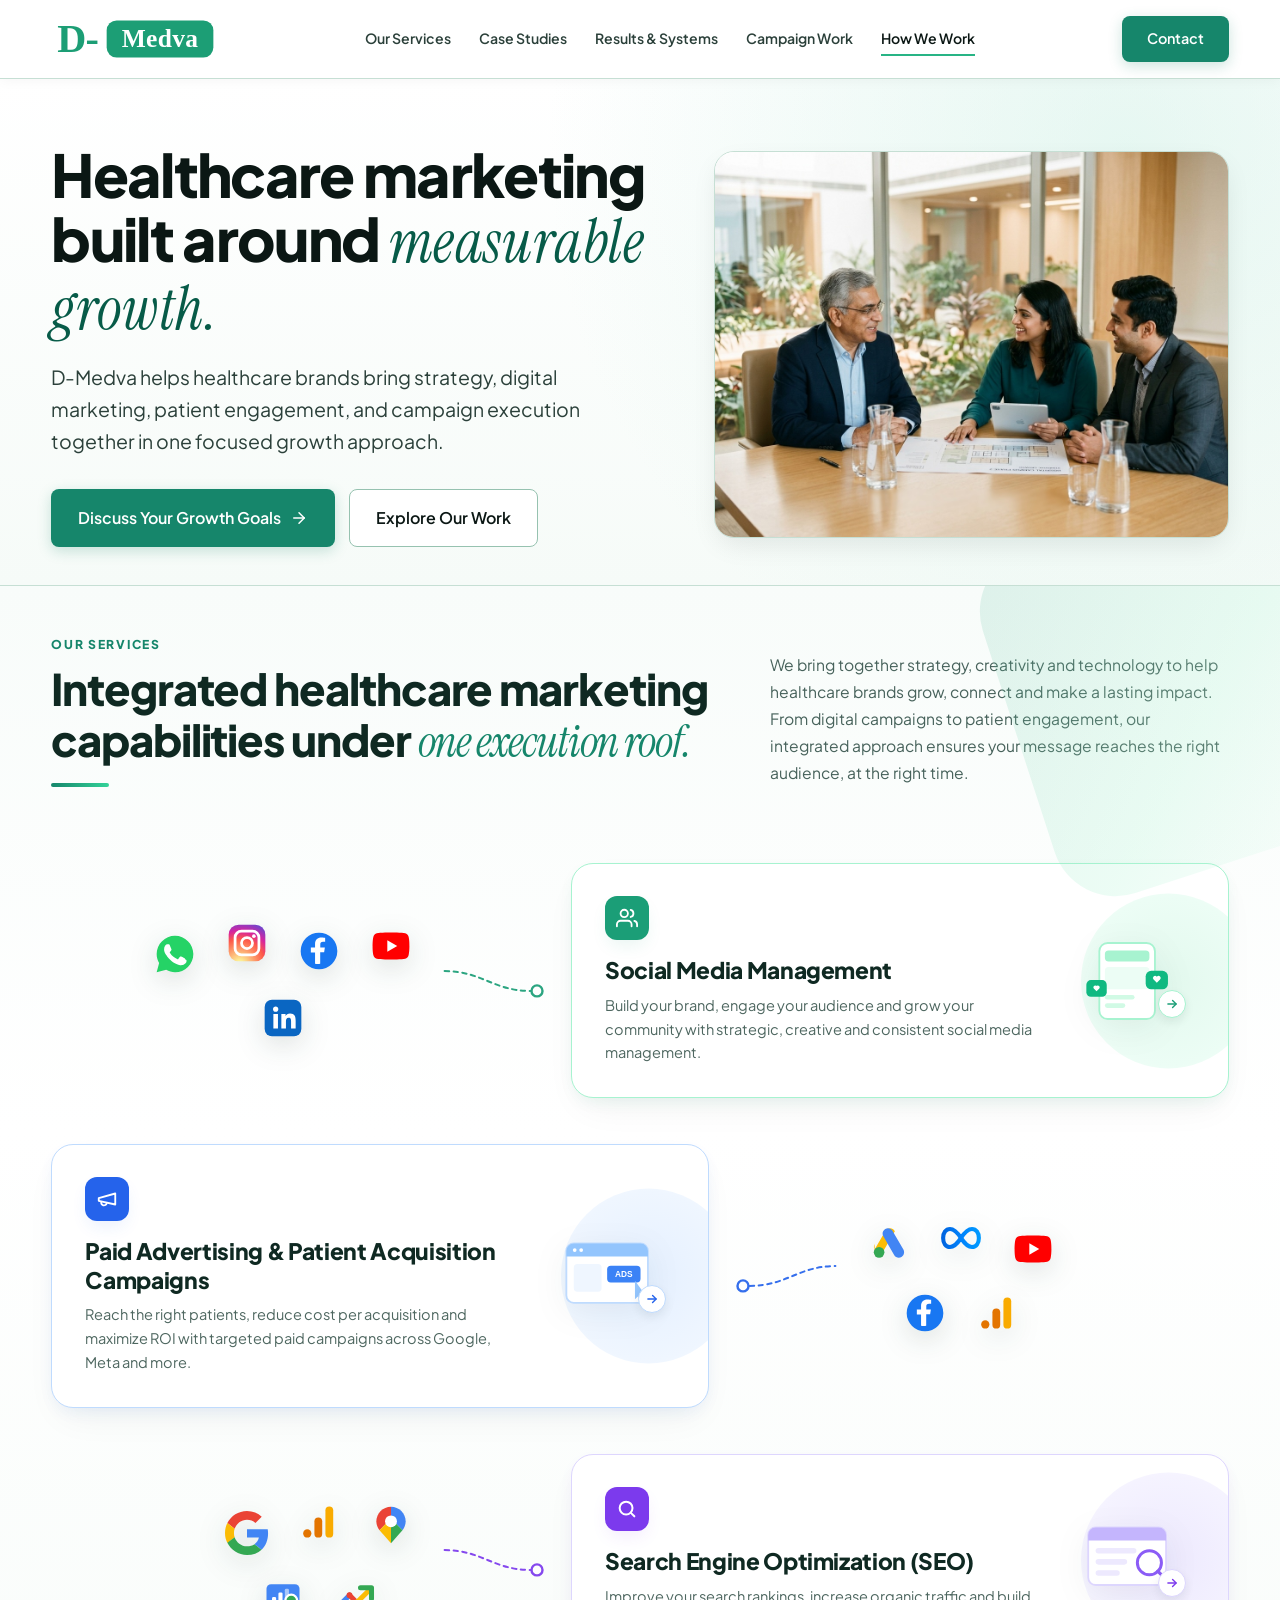
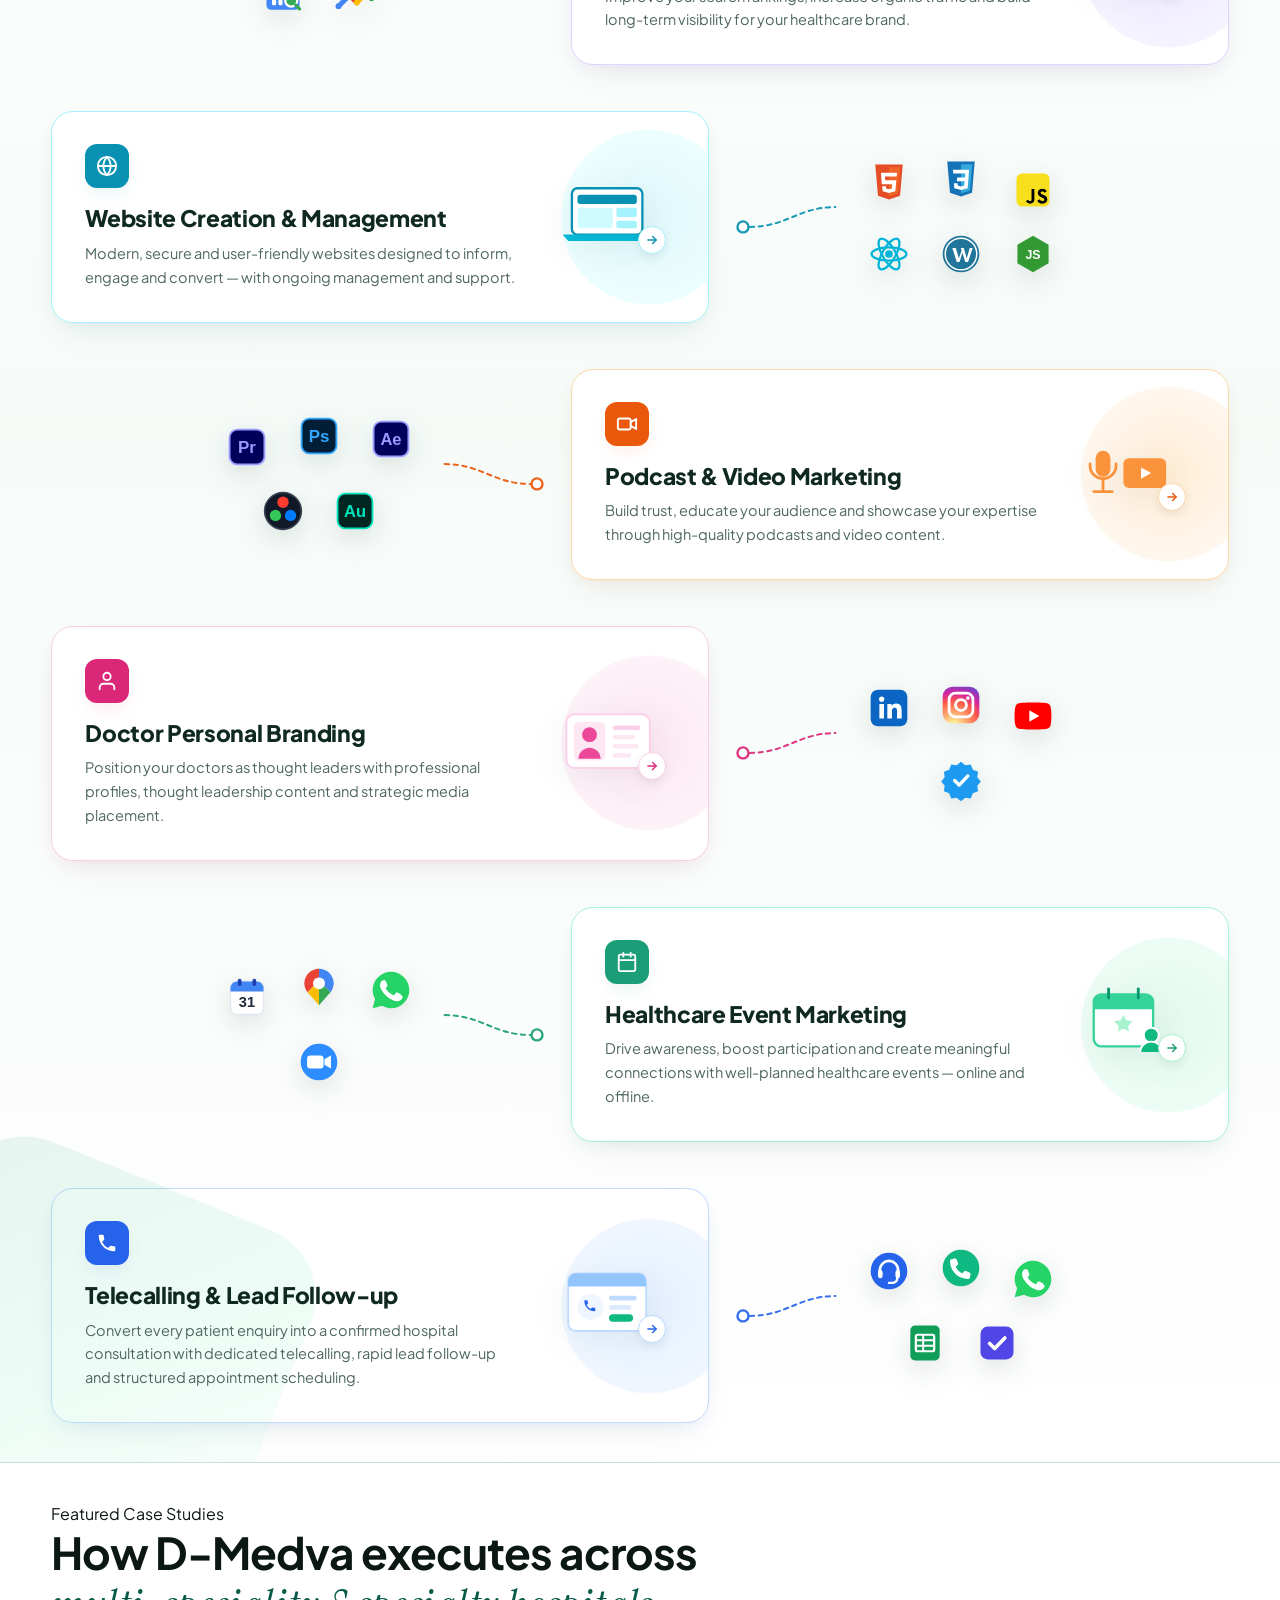
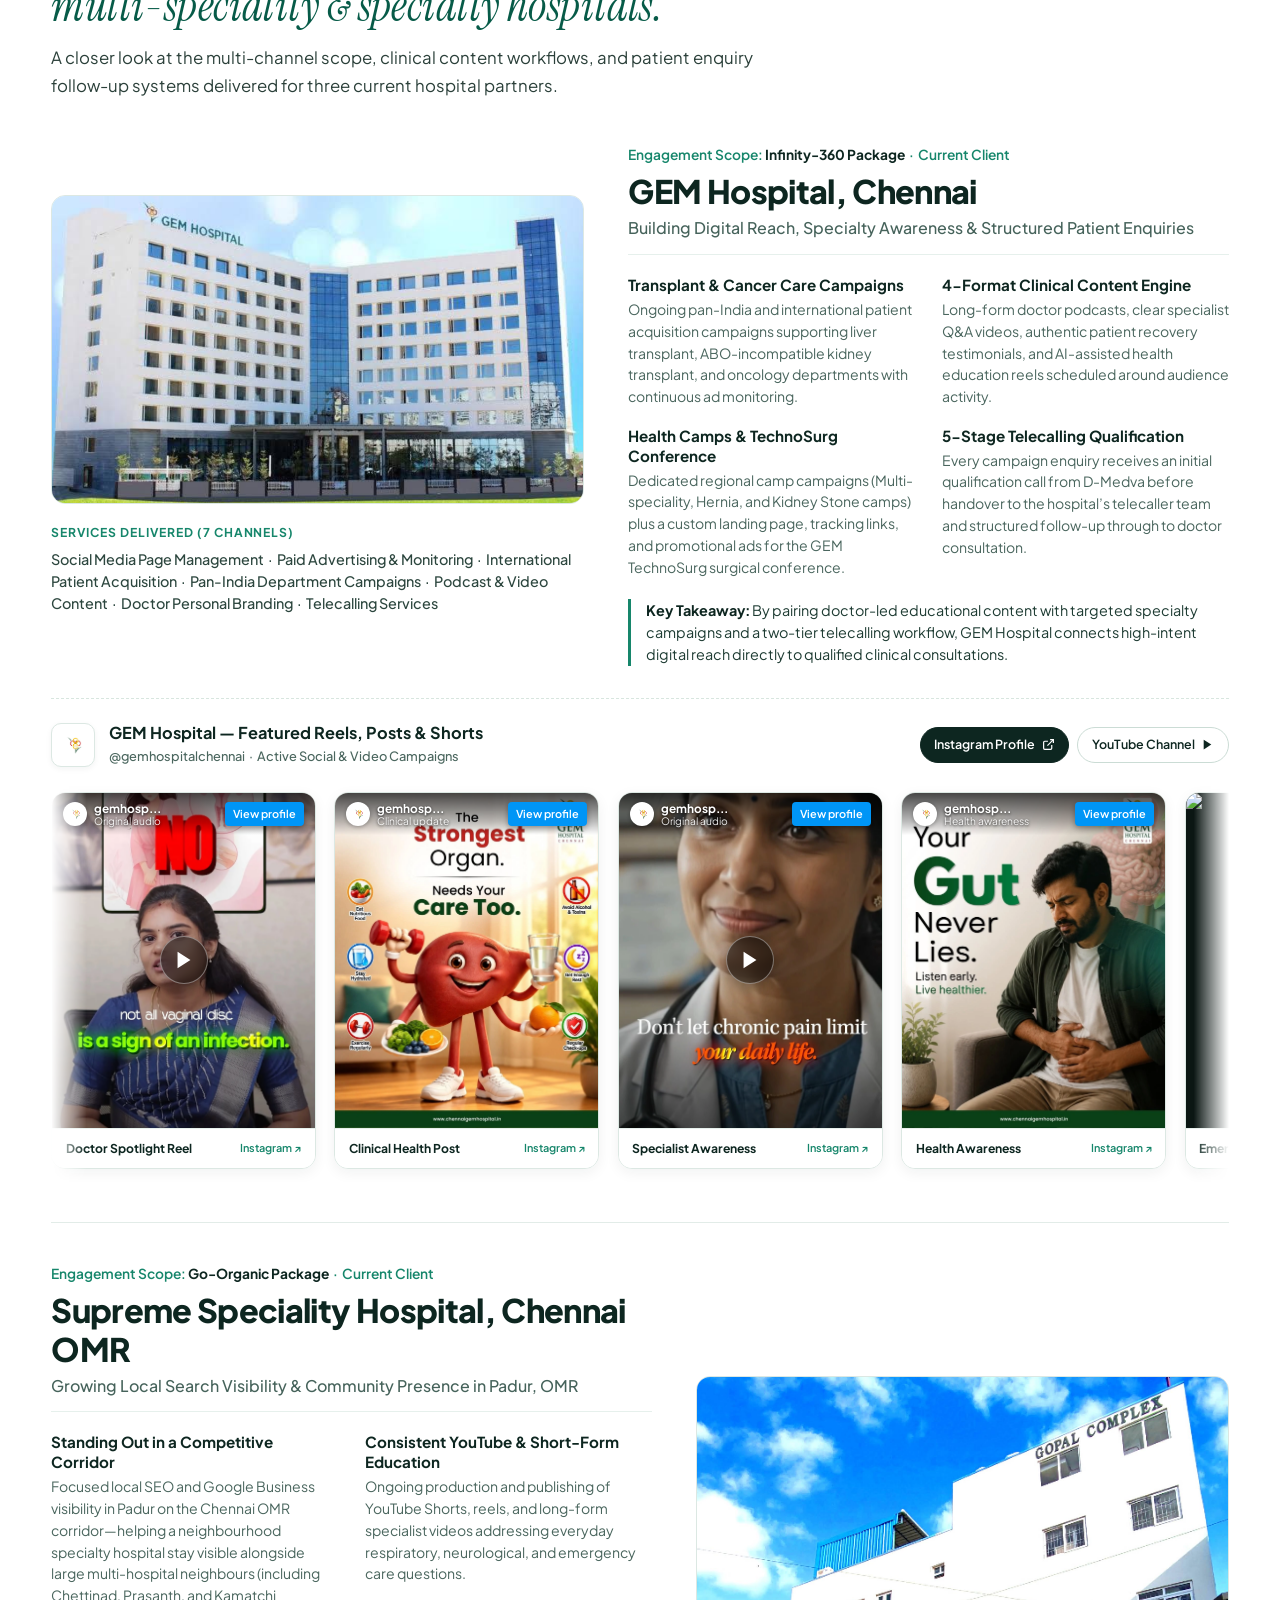
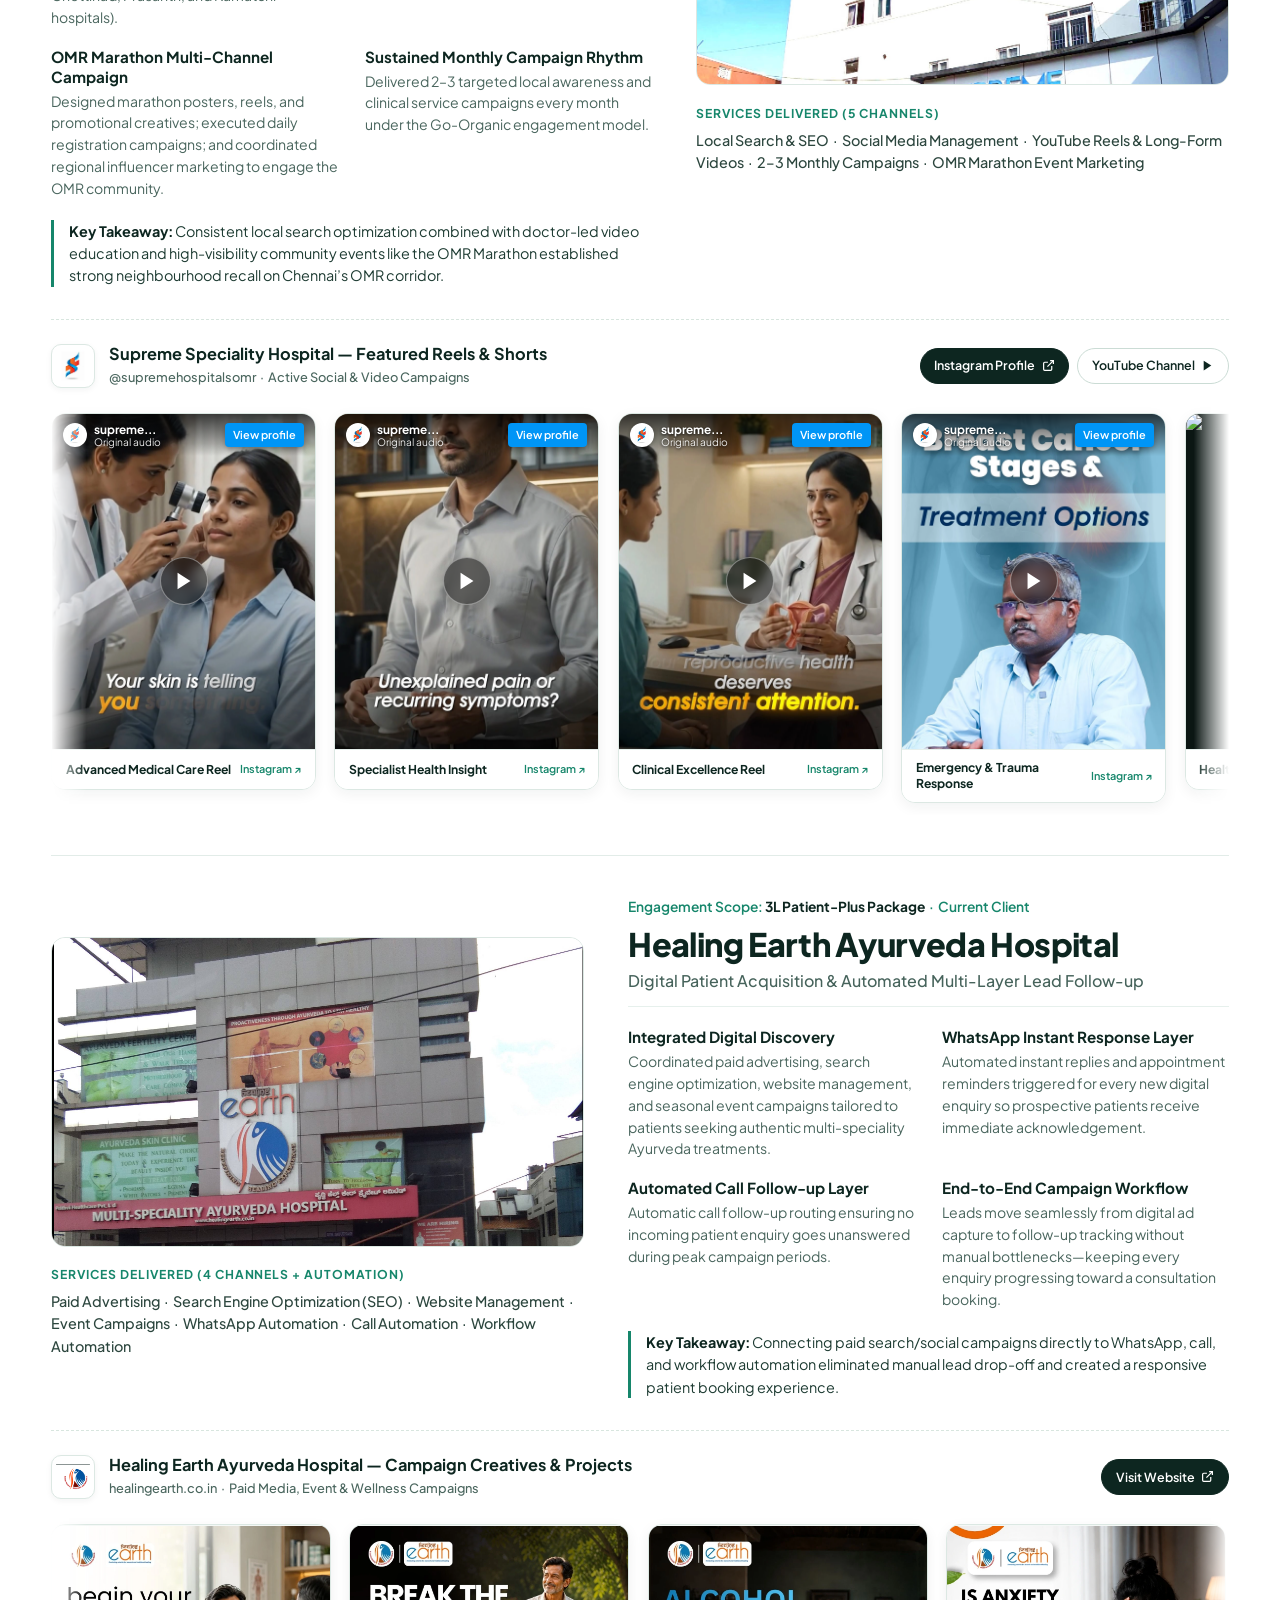
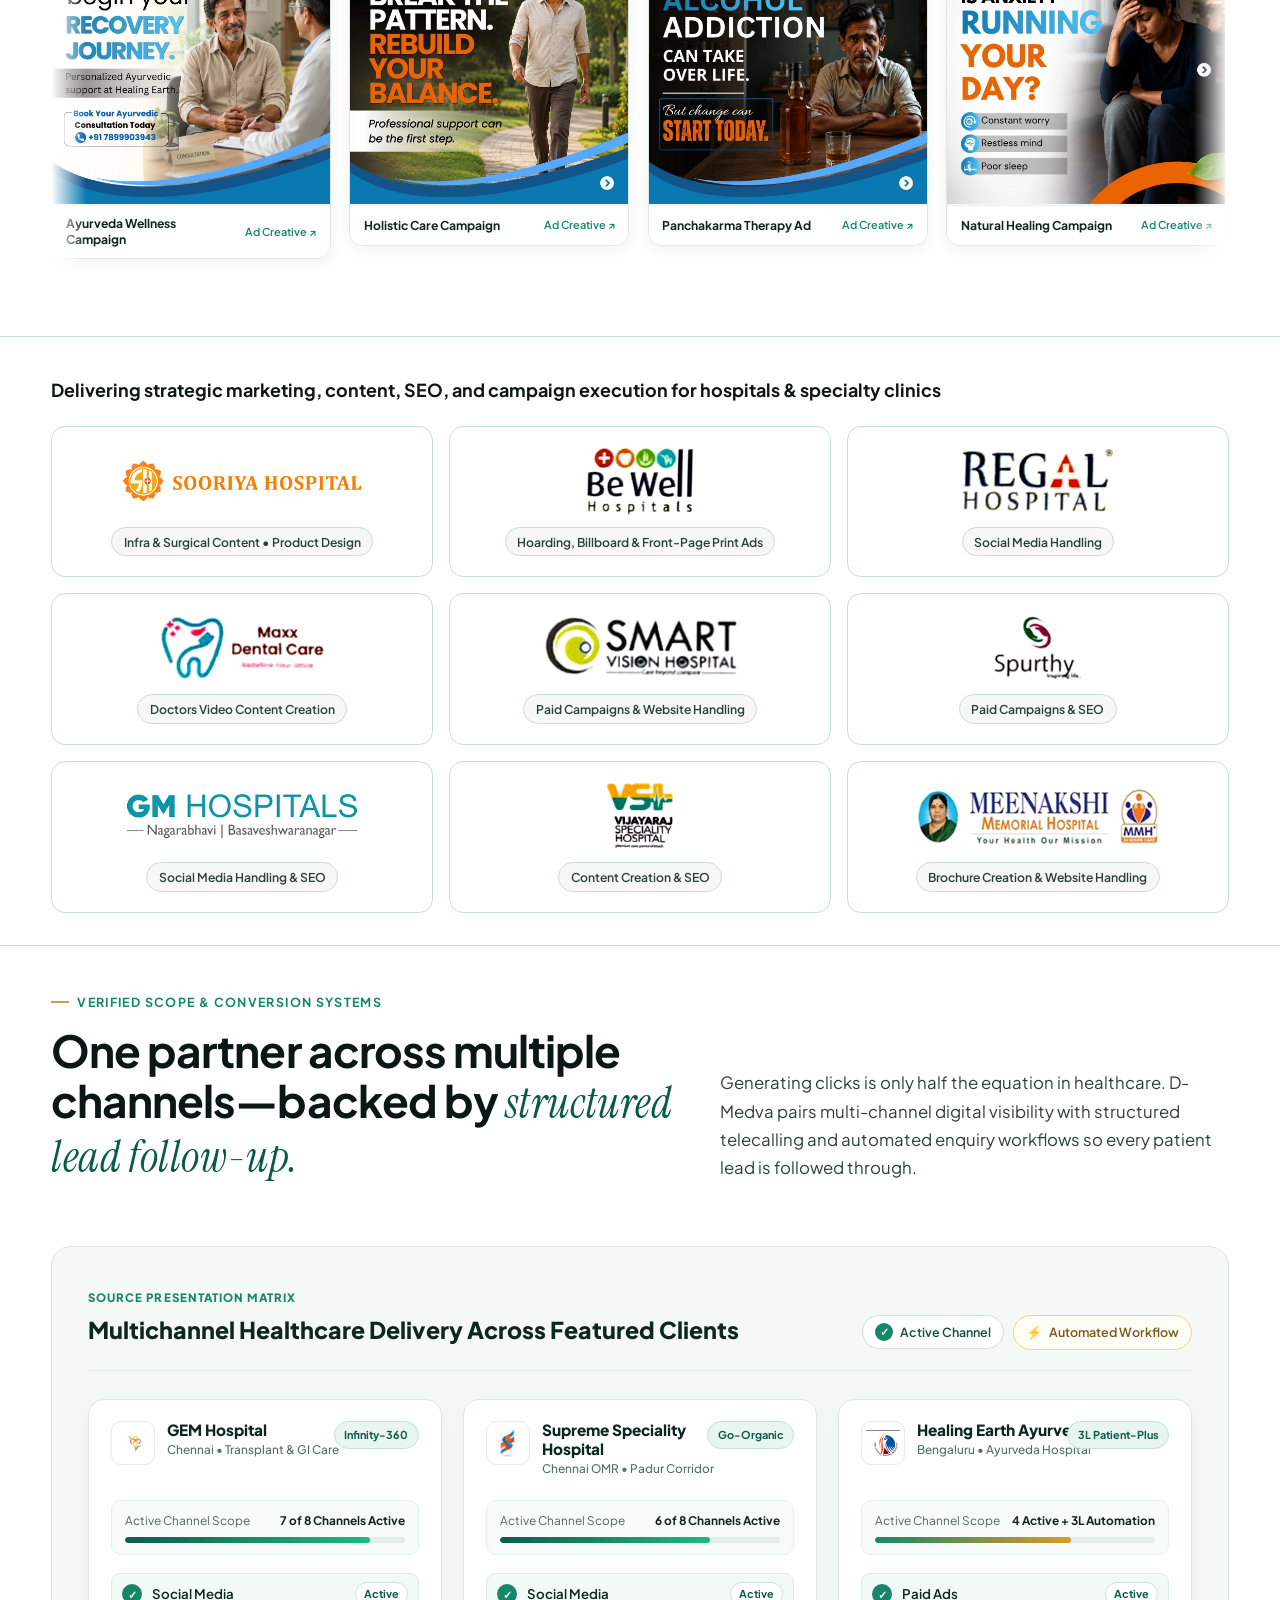
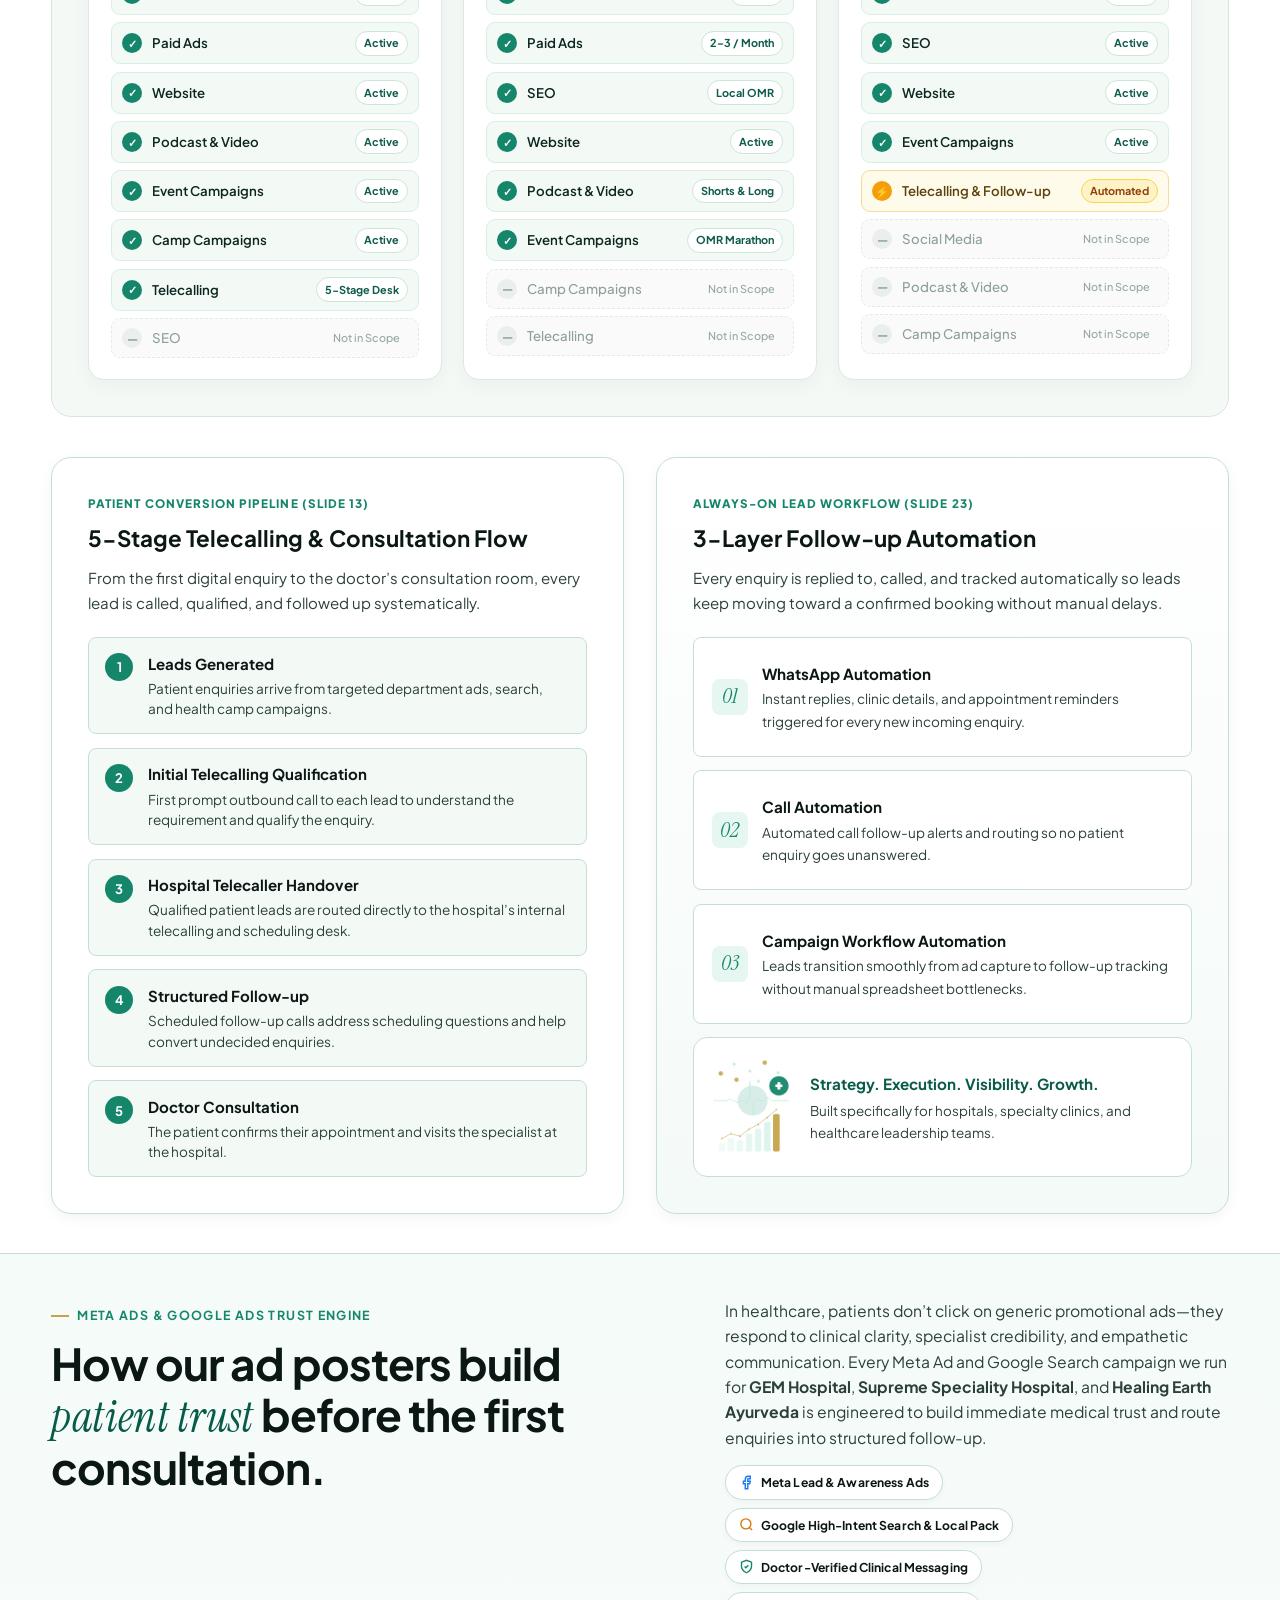
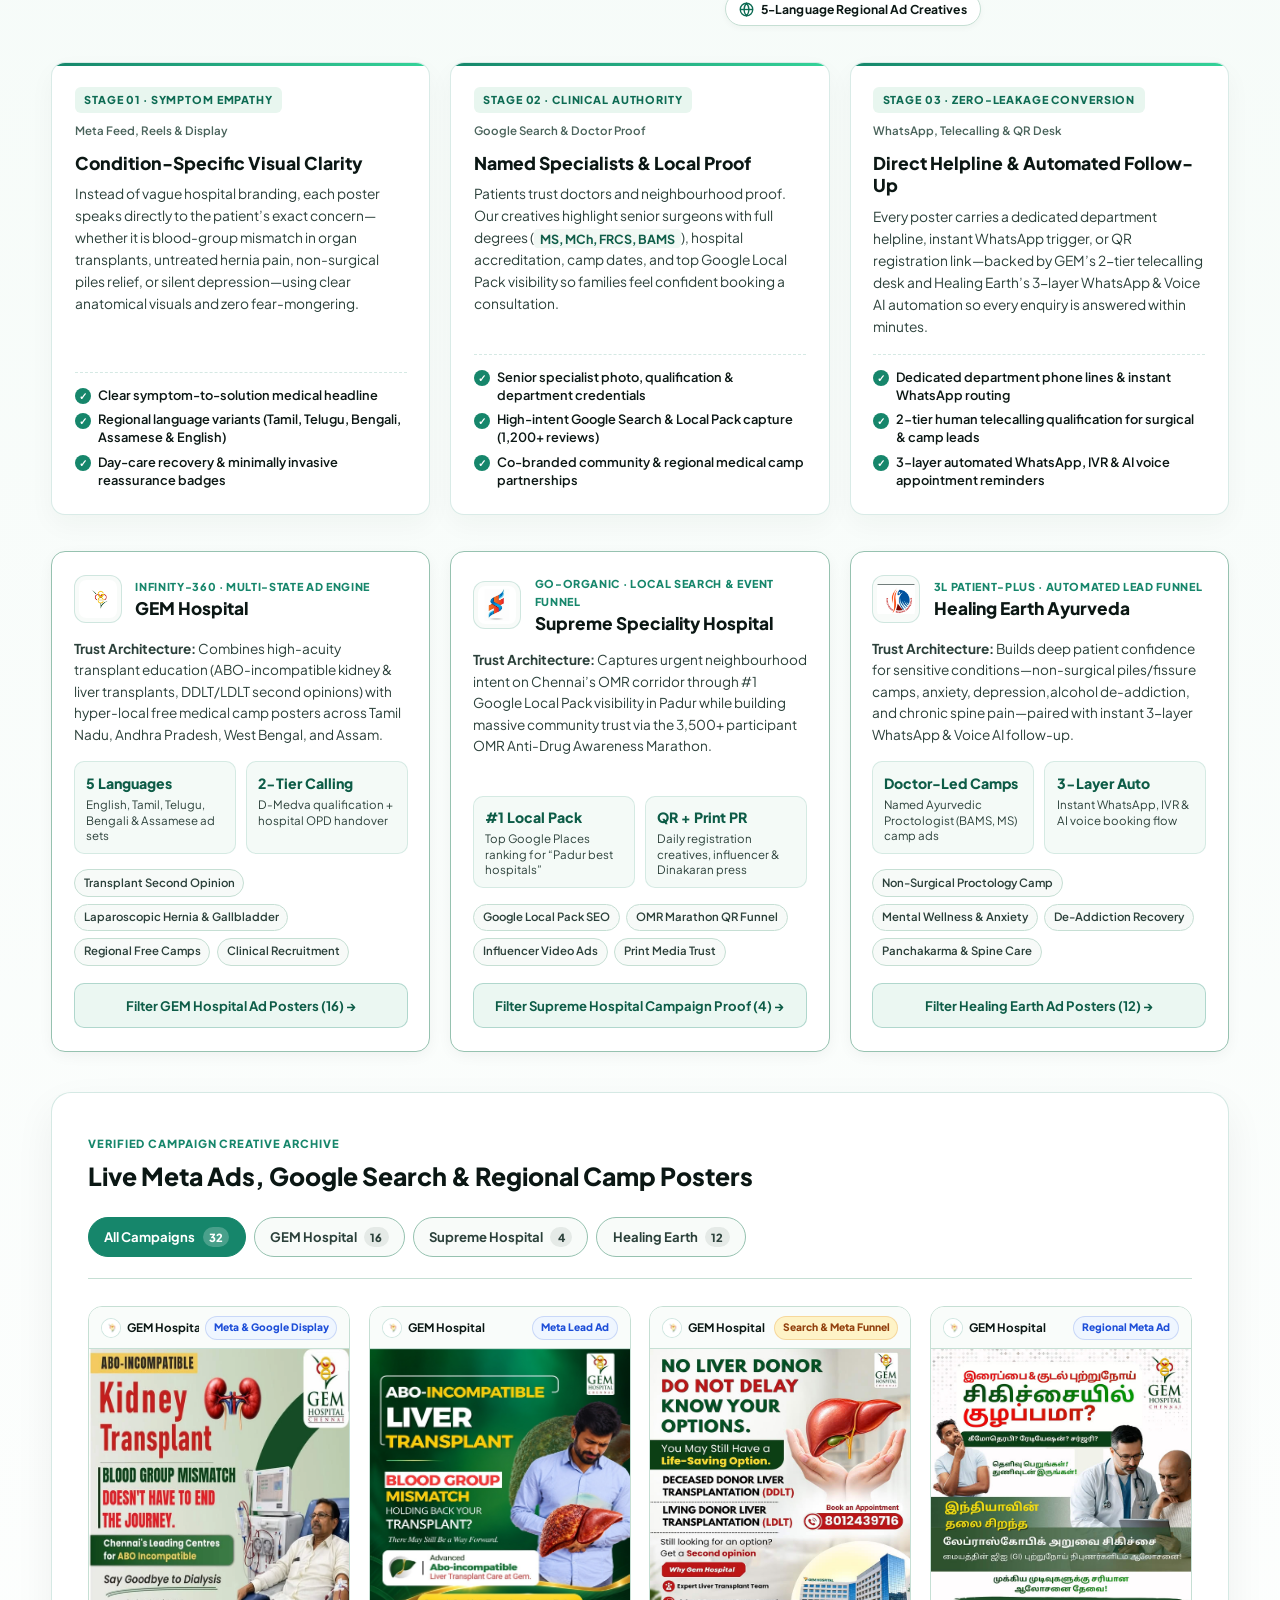
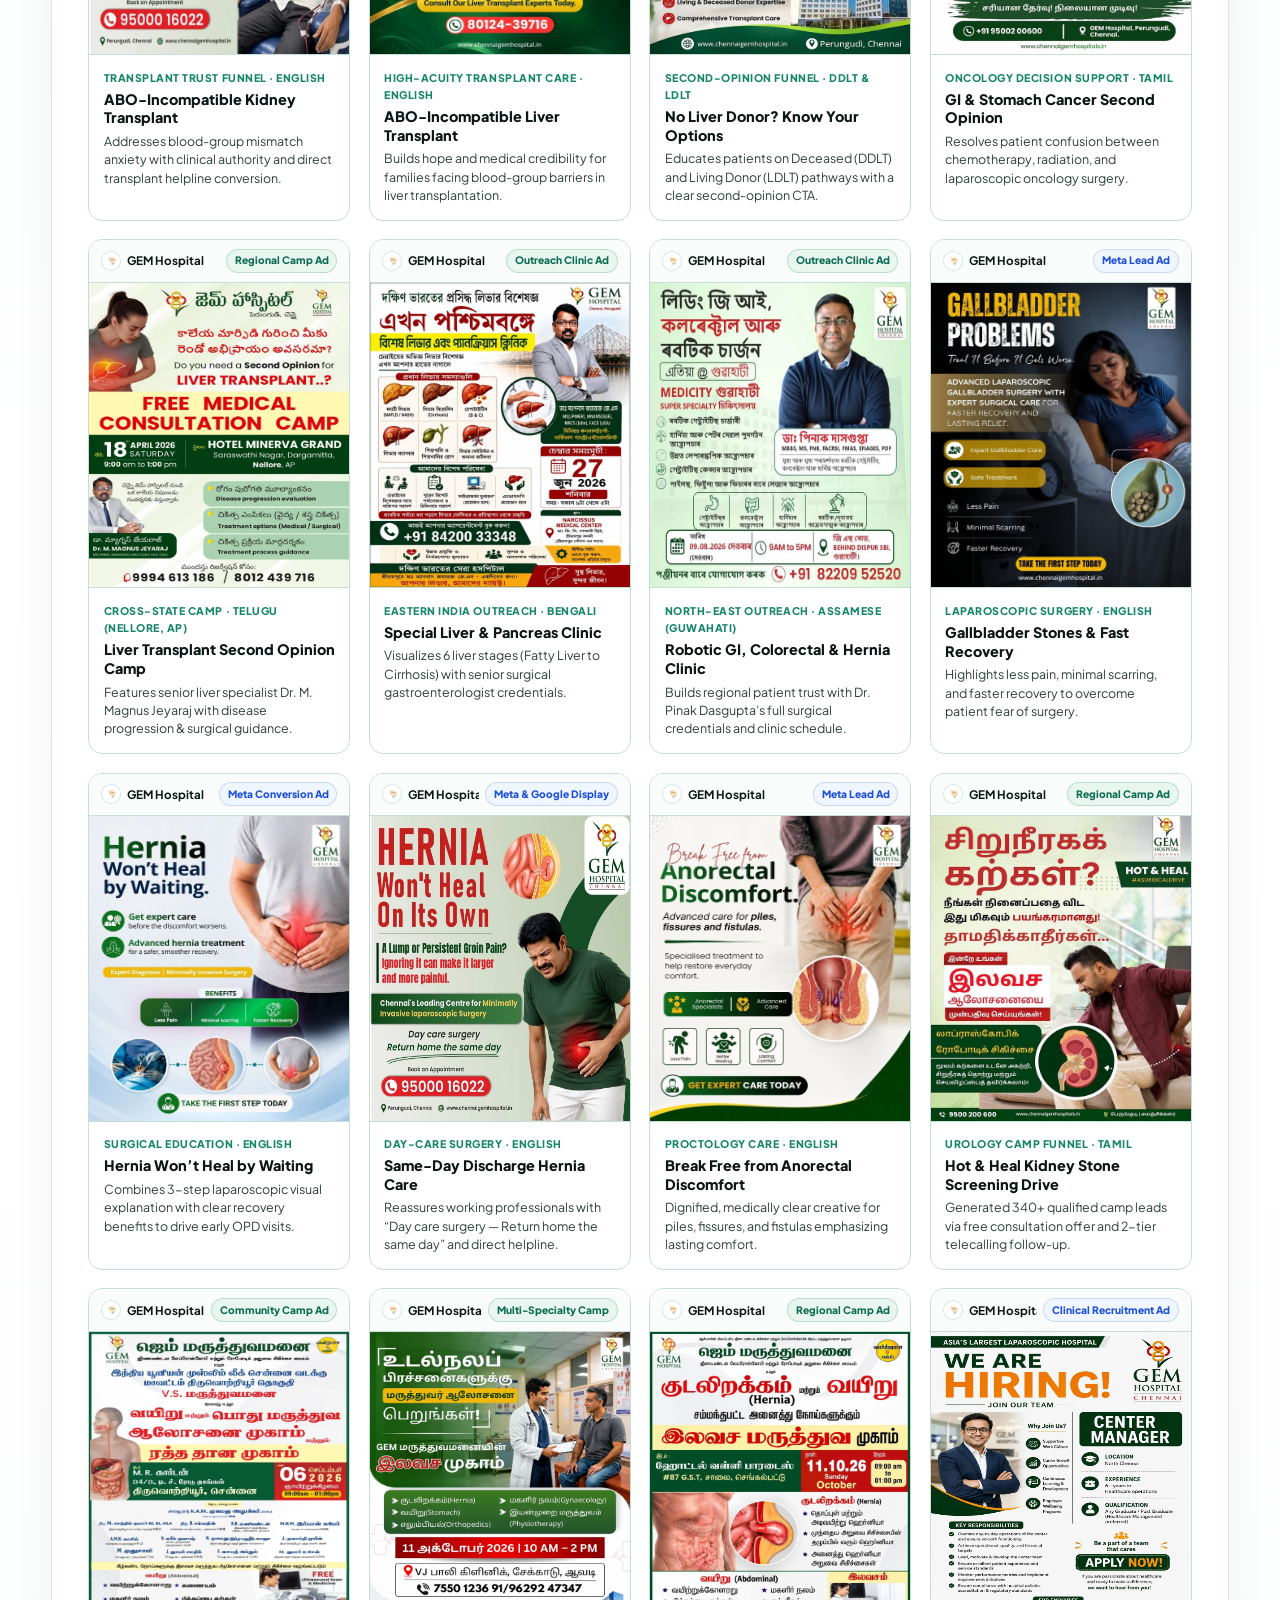
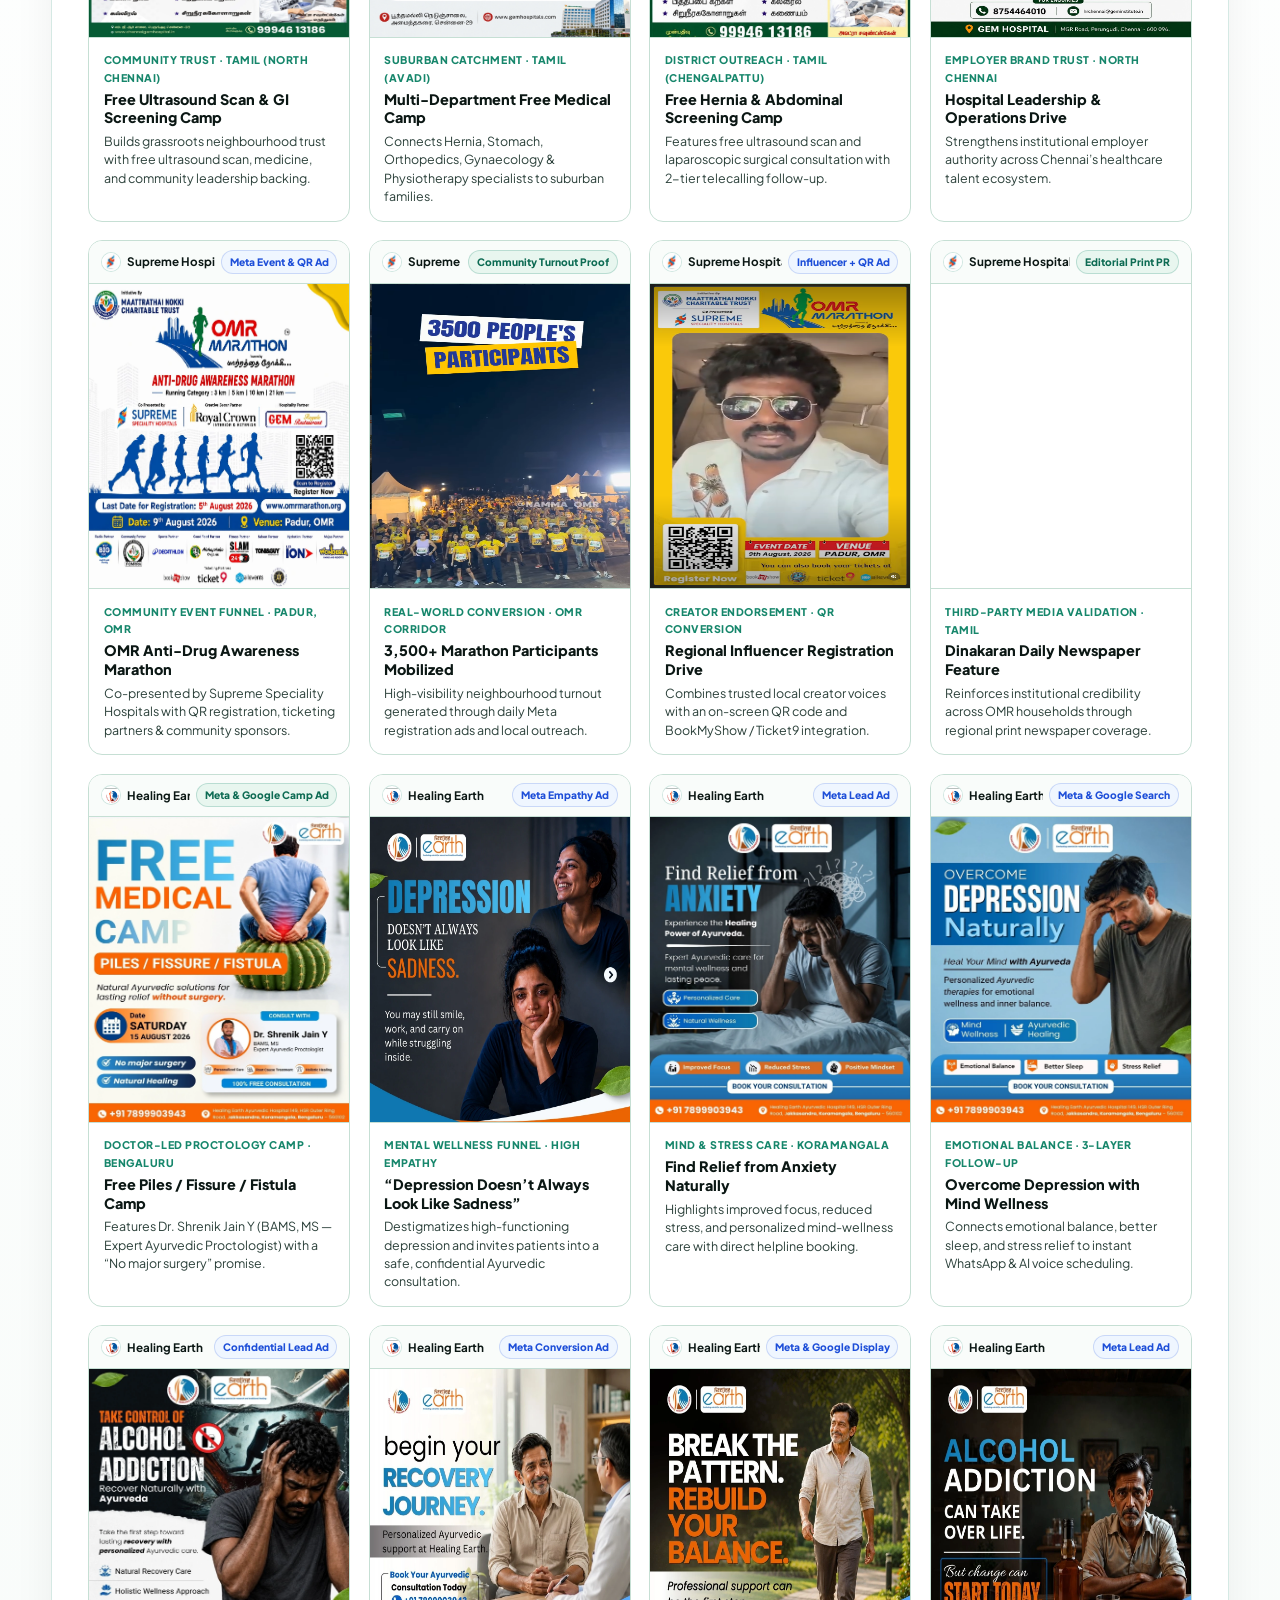
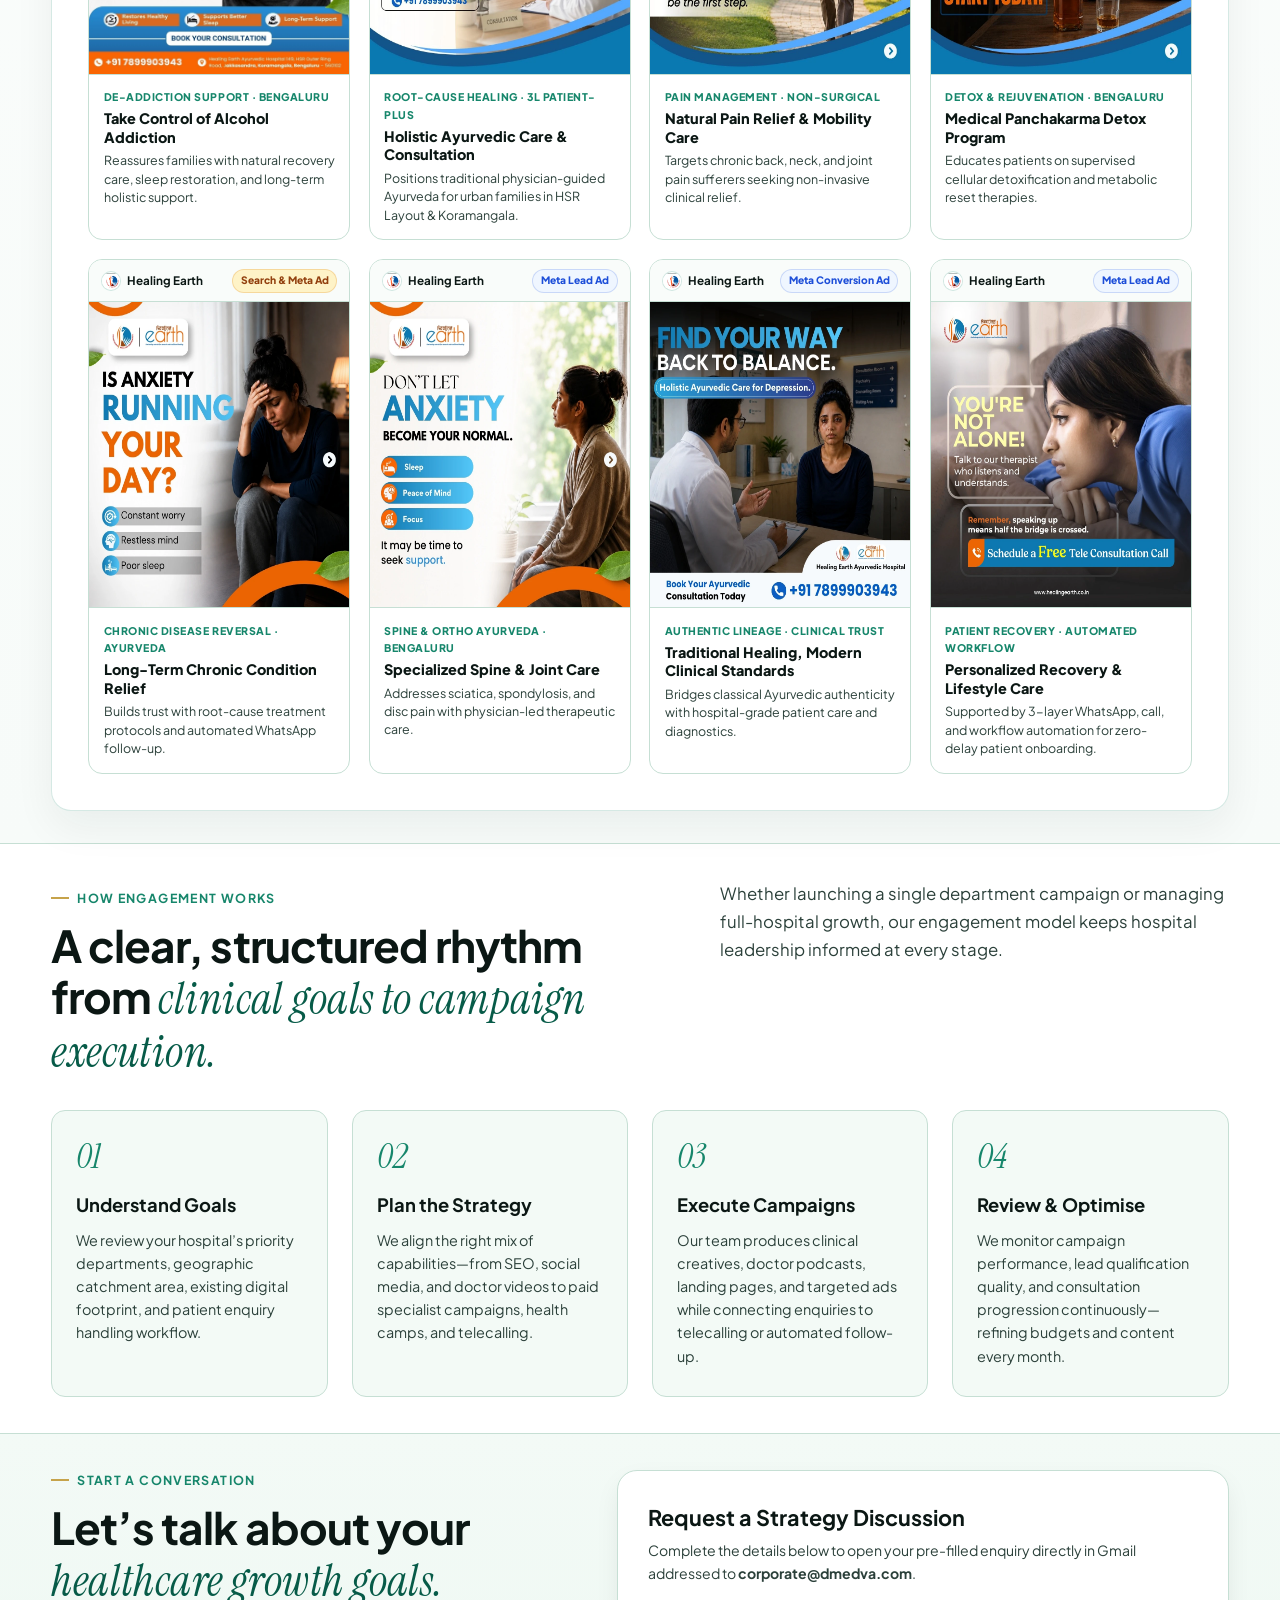
==== index.html @ 404adf03 "Initial commit: D-Medva Healthcare Marketing Portfolio" ====
<!DOCTYPE html>
<html lang="en">
<head>
  <meta charset="UTF-8">
  <meta name="viewport" content="width=device-width, initial-scale=1.0">
  <title>D-Medva | Healthcare Marketing, Performance Campaigns, SEO &amp; Patient Acquisition</title>
  <meta name="description" content="D-Medva is a healthcare marketing execution partner helping hospitals and healthcare brands bring strategy, performance campaigns, SEO, content, and patient acquisition together.">
  <meta name="robots" content="index, follow">
  <!-- Update canonical URL once live domain is confirmed by owner -->
  <link rel="canonical" href="https://www.dmedva.com/">

  <!-- Open Graph / Social Preview Metadata -->
  <meta property="og:type" content="website">
  <meta property="og:site_name" content="D-Medva">
  <meta property="og:title" content="D-Medva — Healthcare Marketing Built Around Measurable Growth">
  <meta property="og:description" content="Strategic marketing, performance campaigns, SEO, doctor branding, healthcare event marketing, and telecalling-led patient acquisition for hospitals.">
  <meta property="og:image" content="assets/images/hero-portfolio-showcase.png">
  <meta property="og:locale" content="en_IN">
  <meta name="twitter:card" content="summary_large_image">
  <meta name="twitter:title" content="D-Medva | Healthcare Marketing &amp; Patient Acquisition">
  <meta name="twitter:description" content="D-Medva helps healthcare brands bring strategy, digital marketing, patient engagement, and campaign execution together.">
  <meta name="twitter:image" content="assets/images/hero-portfolio-showcase.png">
  <meta name="theme-color" content="#16866B">

  <link rel="icon" type="image/svg+xml" href="assets/logo/dmedva-logo.svg">

  <!-- Editorial Typography -->
  <link rel="preconnect" href="https://fonts.googleapis.com">
  <link rel="preconnect" href="https://fonts.gstatic.com" crossorigin>
  <link href="https://fonts.googleapis.com/css2?family=Instrument+Serif:ital@0;1&amp;family=Plus+Jakarta+Sans:wght@400;500;600;700;800&amp;display=swap" rel="stylesheet">

  <link rel="stylesheet" href="css/styles.css?v=20261017-matrixmob">

  <!-- Structured Data (Matches visible, verified content only) -->
  <script type="application/ld+json">
  {
    "@context": "https://schema.org",
    "@type": "ProfessionalService",
    "name": "D-Medva",
    "description": "Healthcare marketing execution partner specialising in strategic marketing, performance campaigns, SEO, doctor personal branding, healthcare event marketing, telecalling, and patient acquisition.",
    "email": "corporate@dmedva.com",
    "telephone": "+91-90252-08405",
    "areaServed": ["IN", "International"],
    "knowsAbout": [
      "Social Media Management",
      "Paid Advertising & Lead Generation",
      "Search Engine Optimization",
      "Website Creation & Management",
      "Podcast & Video Marketing",
      "Doctor Personal Branding",
      "Healthcare Event Marketing",
      "Telecalling & Lead Follow-up",
      "Patient Acquisition Campaigns"
    ]
  }
  </script>
</head>
<body>
  <a class="skip-link" href="#main-content">Skip to main content</a>

  <!-- =====================================================================
       1. HEADER & NAVIGATION
       ===================================================================== -->
  <header class="site-header" id="top">
    <div class="container header-inner">
      <a href="#hero" class="brand-logo" aria-label="D-Medva — Home">
        <img
          src="assets/logo/dmedva-logo.svg"
          alt="D-Medva logo"
          width="168"
          height="48"
          class="brand-logo-img"
        >
      </a>

      <button
        type="button"
        class="nav-toggle"
        id="navToggle"
        aria-expanded="false"
        aria-controls="primaryNav"
        aria-label="Open navigation menu"
      >
        <span class="nav-toggle-bar"></span>
        <span class="nav-toggle-bar"></span>
        <span class="nav-toggle-bar"></span>
      </button>

      <nav class="primary-nav" id="primaryNav" aria-label="Primary navigation">
        <ul class="nav-list">
          <li><a href="#capabilities" class="nav-link">Our Services</a></li>
          <li><a href="#case-studies" class="nav-link">Case Studies</a></li>
          <li><a href="#results" class="nav-link">Results &amp; Systems</a></li>
          <li><a href="#gallery" class="nav-link">Campaign Work</a></li>
          <li><a href="#process" class="nav-link">How We Work</a></li>
        </ul>
        <div class="nav-cta-wrap">
          <a href="#contact" class="btn btn-primary btn-sm">Contact</a>
        </div>
      </nav>
    </div>
  </header>

  <main id="main-content">
    <!-- =====================================================================
         2. HERO SECTION
         ===================================================================== -->
    <section class="hero-section" id="hero" aria-labelledby="hero-heading">
      <div class="container hero-grid">
        <div class="hero-copy">
          <h1 id="hero-heading" class="hero-title">
            Healthcare marketing built around <span class="serif-accent">measurable growth.</span>
          </h1>

          <p class="hero-lead">
            D-Medva helps healthcare brands bring strategy, digital marketing, patient engagement, and campaign execution together in one focused growth approach.
          </p>

          <div class="hero-actions">
            <a href="#contact" class="btn btn-primary btn-lg">
              <span>Discuss Your Growth Goals</span>
              <svg width="18" height="18" viewBox="0 0 24 24" fill="none" stroke="currentColor" stroke-width="2" stroke-linecap="round" stroke-linejoin="round" aria-hidden="true">
                <path d="M5 12h14"></path>
                <path d="m12 5 7 7-7 7"></path>
              </svg>
            </a>
            <a href="#case-studies" class="btn btn-secondary btn-lg">Explore Our Work</a>
          </div>
        </div>

        <div class="hero-visual">
          <figure class="hero-editorial-frame">
            <img
              src="assets/images/hero-healthcare-editorial.jpg"
              alt="Hospital leadership and D-Medva healthcare marketing strategists discussing patient growth strategy"
              width="1200"
              height="896"
              fetchpriority="high"
              class="hero-editorial-img"
            >
          </figure>
        </div>
      </div>
    </section>

    <!-- =====================================================================
         3. OUR SERVICES / CAPABILITIES SECTION
         ===================================================================== -->
    <section class="capabilities-section section-padding" id="capabilities" aria-labelledby="capabilities-heading">
      <!-- Subtle decorative corner gradient shapes -->
      <div class="cap-bg-decor cap-bg-decor-top" aria-hidden="true"></div>
      <div class="cap-bg-decor cap-bg-decor-bottom" aria-hidden="true"></div>

      <div class="container">
        <div class="cap-header-split">
          <div class="cap-header-left">
            <span class="cap-eyebrow">OUR SERVICES</span>
            <h2 id="capabilities-heading" class="cap-main-title">
              Integrated healthcare marketing capabilities under <span class="cap-serif-accent">one execution roof.</span>
            </h2>
            <span class="cap-title-underline" aria-hidden="true"></span>
          </div>
          <p class="cap-header-desc">
            We bring together strategy, creativity and technology to help healthcare brands grow, connect and make a lasting impact. From digital campaigns to patient engagement, our integrated approach ensures your message reaches the right audience, at the right time.
          </p>
        </div>

        <div class="cap-zigzag-list">
          <!-- Shared SVG Gradients for Official Brand Logos -->
          <svg width="0" height="0" style="position:absolute;width:0;height:0;overflow:hidden;" aria-hidden="true">
            <defs>
              <radialGradient id="igOfficialGrad" cx="30%" cy="107%" r="150%">
                <stop offset="0%" stop-color="#FDF497"/>
                <stop offset="5%" stop-color="#FDF497"/>
                <stop offset="45%" stop-color="#FD5949"/>
                <stop offset="60%" stop-color="#D6249F"/>
                <stop offset="90%" stop-color="#285AEB"/>
              </radialGradient>
              <linearGradient id="metaOfficialGrad" x1="0%" y1="50%" x2="100%" y2="50%">
                <stop offset="0%" stop-color="#0064E0"/>
                <stop offset="50%" stop-color="#0082FB"/>
                <stop offset="100%" stop-color="#0099FF"/>
              </linearGradient>
              <linearGradient id="applePodGrad" x1="0%" y1="0%" x2="0%" y2="100%">
                <stop offset="0%" stop-color="#D562FF"/>
                <stop offset="100%" stop-color="#872EC4"/>
              </linearGradient>
            </defs>
          </svg>

          <!-- =========================================================
               ROW 1: Social Media Management (Icons LEFT | Card RIGHT)
               ========================================================= -->
          <article class="cap-row cap-row-right cap-theme-mint">
            <!-- Left: High-Quality Official Logos + Dotted Arrow Connector -->
            <div class="cap-float-side" aria-label="WhatsApp, Instagram, Facebook, YouTube, LinkedIn">
              <div class="cap-icon-blob cap-arrow-cluster-right">
                <div class="cap-icons-row">
                  <!-- WhatsApp Official Logo -->
                  <span class="cap-float-tile cap-pos-down" style="--d: 0s;" title="WhatsApp">
                    <svg viewBox="0 0 48 48" width="44" height="44" aria-hidden="true">
                      <path fill="#25D366" d="M24 4C13 4 4 13 4 24c0 3.6 1 7 2.7 9.9L4 44l10.4-2.7C17.3 43 20.6 44 24 44c11 0 20-9 20-20S35 4 24 4z"/>
                      <path fill="#FFFFFF" d="M34.6 28.7c-.6-.3-3.4-1.7-3.9-1.9-.5-.2-.9-.3-1.3.3-.4.6-1.5 1.9-1.8 2.3-.3.4-.7.4-1.3.1-3.4-1.7-5.6-3-7.9-6.8-.6-1 .6-.9 1.7-3.1.2-.4.1-.7-.1-1-.2-.3-1.3-3.1-1.8-4.3-.5-1.1-1-.9-1.3-1-.3 0-.7 0-1.1 0-.4 0-1 .1-1.6.7-.6.6-2.1 2.1-2.1 5.1s2.2 5.9 2.5 6.3c.3.4 4.3 6.6 10.4 9.2 3.9 1.7 5.4 1.8 7.3 1.5 1.2-.2 3.4-1.4 3.9-2.7.5-1.3.5-2.5.3-2.7-.2-.2-.6-.4-1.2-.7z"/>
                    </svg>
                  </span>
                  <!-- Instagram Official Logo -->
                  <span class="cap-float-tile cap-pos-up" style="--d: 0.35s;" title="Instagram">
                    <svg viewBox="0 0 48 48" width="44" height="44" aria-hidden="true">
                      <rect x="4" y="4" width="40" height="40" rx="11" fill="url(#igOfficialGrad)"/>
                      <rect x="11" y="11" width="26" height="26" rx="7" fill="none" stroke="#FFFFFF" stroke-width="3"/>
                      <circle cx="24" cy="24" r="6" fill="none" stroke="#FFFFFF" stroke-width="3"/>
                      <circle cx="31.5" cy="16.5" r="2" fill="#FFFFFF"/>
                    </svg>
                  </span>
                  <!-- Facebook Official Logo -->
                  <span class="cap-float-tile cap-pos-mid" style="--d: 0.7s;" title="Facebook">
                    <svg viewBox="0 0 48 48" width="44" height="44" aria-hidden="true">
                      <circle cx="24" cy="24" r="20" fill="#1877F2"/>
                      <path fill="#FFFFFF" d="M29.6 25.4l.8-5.2h-5V16.8c0-1.4.7-2.8 3-2.8h2.3V9.6s-2.1-.4-4.1-.4c-4.2 0-6.9 2.5-6.9 7.1v4h-4.6v5.2h4.6V38c.9.1 1.9.2 2.8.2s1.9-.1 2.8-.2V25.4h4.3z"/>
                    </svg>
                  </span>
                  <!-- YouTube Official Logo -->
                  <span class="cap-float-tile cap-pos-tip" style="--d: 1.05s;" title="YouTube">
                    <svg viewBox="0 0 48 48" width="44" height="44" aria-hidden="true">
                      <path fill="#FF0000" d="M43.2 13.9c-.5-1.8-1.9-3.2-3.7-3.7C36.2 9.3 24 9.3 24 9.3s-12.2 0-15.5.9c-1.8.5-3.2 1.9-3.7 3.7-.9 3.3-.9 10.1-.9 10.1s0 6.8.9 10.1c.5 1.8 1.9 3.2 3.7 3.7 3.3.9 15.5.9 15.5.9s12.2 0 15.5-.9c1.8-.5 3.2-1.9 3.7-3.7.9-3.3.9-10.1.9-10.1s0-6.8-.9-10.1z"/>
                      <polygon fill="#FFFFFF" points="20,30.2 30.8,24 20,17.8"/>
                    </svg>
                  </span>
                </div>
                <div class="cap-icons-row">
                  <!-- LinkedIn Official Logo -->
                  <span class="cap-float-tile" style="--d: 1.4s;" title="LinkedIn">
                    <svg viewBox="0 0 48 48" width="44" height="44" aria-hidden="true">
                      <rect x="4" y="4" width="40" height="40" rx="8" fill="#0A66C2"/>
                      <path fill="#FFFFFF" d="M13.5 19.5h5v16h-5v-16zm2.5-8c1.6 0 2.9 1.3 2.9 2.9s-1.3 2.9-2.9 2.9-2.9-1.3-2.9-2.9 1.3-2.9 2.9-2.9zm6 8h4.8v2.2h.1c.7-1.3 2.3-2.6 4.8-2.6 5.1 0 6.1 3.4 6.1 7.8v8.6h-5v-7.6c0-1.8 0-4.2-2.6-4.2-2.6 0-3 2-3 4v7.8h-5v-16z"/>
                    </svg>
                  </span>
                </div>
              </div>
              <svg class="cap-connector cap-connector-to-right" viewBox="0 0 100 38" fill="none" aria-hidden="true">
                <path d="M6 10 C 40 10, 50 28, 84 28" stroke="currentColor" stroke-width="1.8" stroke-dasharray="4 4" stroke-linecap="round"/>
                <circle cx="90" cy="28" r="5" stroke="currentColor" stroke-width="2.2" fill="#FFFFFF"/>
              </svg>
            </div>

            <!-- Right: Service Card -->
            <div class="cap-service-card">
              <div class="cap-card-text">
                <div class="cap-card-badge" aria-hidden="true">
                  <svg viewBox="0 0 24 24" width="22" height="22" fill="none" stroke="#FFFFFF" stroke-width="2" stroke-linecap="round" stroke-linejoin="round">
                    <path d="M17 21v-2a4 4 0 0 0-4-4H5a4 4 0 0 0-4 4v2"/>
                    <circle cx="9" cy="7" r="4"/>
                    <path d="M23 21v-2a4 4 0 0 0-3-3.87"/>
                    <path d="M16 3.13a4 4 0 0 1 0 7.75"/>
                  </svg>
                </div>
                <h3 class="cap-card-title">Social Media Management</h3>
                <p class="cap-card-desc">
                  Build your brand, engage your audience and grow your community with strategic, creative and consistent social media management.
                </p>
              </div>
              <div class="cap-card-illus" aria-hidden="true">
                <svg class="cap-illus-svg" viewBox="0 0 120 110" fill="none">
                  <rect x="28" y="14" width="60" height="82" rx="9" fill="#FFFFFF" stroke="#A7F3D0" stroke-width="2"/>
                  <rect x="34" y="22" width="48" height="12" rx="4" fill="#A7F3D0"/>
                  <rect x="34" y="40" width="48" height="24" rx="4" fill="#ECFDF5"/>
                  <rect x="34" y="70" width="32" height="5" rx="2.5" fill="#D1FAE5"/>
                  <rect x="34" y="79" width="22" height="5" rx="2.5" fill="#D1FAE5"/>
                  <rect x="14" y="54" width="22" height="18" rx="5" fill="#10B981"/>
                  <path d="M25 66l-3-3a2 2 0 0 1 2.8-2.8l.2.2.2-.2a2 2 0 0 1 2.8 2.8l-3 3z" fill="#FFFFFF"/>
                  <rect x="78" y="44" width="24" height="20" rx="6" fill="#10B981"/>
                  <path d="M90 57l-3.5-3.5a2.3 2.3 0 0 1 3.3-3.3l.2.2.2-.2a2.3 2.3 0 0 1 3.3 3.3L90 57z" fill="#FFFFFF"/>
                </svg>
                <a href="#contact" class="cap-card-arrow" aria-label="Enquire about Social Media Management">
                  <svg viewBox="0 0 24 24" fill="none" stroke="currentColor" stroke-width="2.4" stroke-linecap="round" stroke-linejoin="round"><line x1="5" y1="12" x2="19" y2="12"/><polyline points="13 6 19 12 13 18"/></svg>
                </a>
              </div>
            </div>
          </article>

          <!-- =========================================================
               ROW 2: Paid Advertising & Patient Acquisition Campaigns (Card LEFT | Icons RIGHT)
               ========================================================= -->
          <article class="cap-row cap-row-left cap-theme-blue">
            <!-- Left: Service Card -->
            <div class="cap-service-card">
              <div class="cap-card-text">
                <div class="cap-card-badge" aria-hidden="true">
                  <svg viewBox="0 0 24 24" width="22" height="22" fill="none" stroke="#FFFFFF" stroke-width="2" stroke-linecap="round" stroke-linejoin="round">
                    <path d="m3 11 18-5v12L3 14v-3z"/>
                    <path d="M11.6 16.8a3 3 0 1 1-5.8-1.6"/>
                  </svg>
                </div>
                <h3 class="cap-card-title">Paid Advertising &amp; Patient Acquisition Campaigns</h3>
                <p class="cap-card-desc">
                  Reach the right patients, reduce cost per acquisition and maximize ROI with targeted paid campaigns across Google, Meta and more.
                </p>
              </div>
              <div class="cap-card-illus" aria-hidden="true">
                <svg class="cap-illus-svg" viewBox="0 0 120 110" fill="none">
                  <rect x="14" y="20" width="88" height="64" rx="8" fill="#FFFFFF" stroke="#BFDBFE" stroke-width="2"/>
                  <path d="M14 28a8 8 0 0 1 8-8h72a8 8 0 0 1 8 8v6H14v-6z" fill="#93C5FD"/>
                  <circle cx="23" cy="27" r="2" fill="#FFFFFF"/>
                  <circle cx="30" cy="27" r="2" fill="#FFFFFF"/>
                  <rect x="22" y="42" width="30" height="30" rx="4" fill="#EFF6FF"/>
                  <rect x="58" y="44" width="36" height="18" rx="4" fill="#3B82F6"/>
                  <text x="76" y="56" text-anchor="middle" fill="#FFFFFF" font-size="9" font-weight="800" font-family="sans-serif">ADS</text>
                  <path d="M88 60l10 14-4 1.5 2.5 6-3 1.5-2.5-6-3 3V60z" fill="#93C5FD"/>
                </svg>
                <a href="#contact" class="cap-card-arrow" aria-label="Enquire about Paid Advertising &amp; Patient Acquisition Campaigns">
                  <svg viewBox="0 0 24 24" fill="none" stroke="currentColor" stroke-width="2.4" stroke-linecap="round" stroke-linejoin="round"><line x1="5" y1="12" x2="19" y2="12"/><polyline points="13 6 19 12 13 18"/></svg>
                </a>
              </div>
            </div>

            <!-- Right: Dotted Connector + High-Quality Official Logos -->
            <div class="cap-float-side" aria-label="Google Ads, Meta Ads, YouTube, Facebook, Google Analytics">
              <svg class="cap-connector cap-connector-to-left" viewBox="0 0 100 38" fill="none" aria-hidden="true">
                <circle cx="10" cy="28" r="5" stroke="currentColor" stroke-width="2.2" fill="#FFFFFF"/>
                <path d="M16 28 C 50 28, 60 10, 94 10" stroke="currentColor" stroke-width="1.8" stroke-dasharray="4 4" stroke-linecap="round"/>
              </svg>
              <div class="cap-icon-blob cap-arrow-cluster-left">
                <div class="cap-icons-row">
                  <!-- Google Ads Official Logo -->
                  <span class="cap-float-tile cap-pos-tip" style="--d: 0.1s;" title="Google Ads">
                    <svg viewBox="0 0 48 48" width="44" height="44" aria-hidden="true">
                      <path fill="#FBBC04" d="M8.3 33.4L20.1 13c1.6-2.8 5.2-3.7 8-2.1 1 .6 1.8 1.4 2.3 2.4L18.5 33.8c-1.6 2.8-5.2 3.7-8 2.1-2.8-1.6-3.8-5.2-2.2-8.5z"/>
                      <path fill="#4285F4" d="M39.7 33.4L27.9 13c-1.6-2.8-5.2-3.7-8-2.1-2.8 1.6-3.7 5.2-2.1 8l11.8 20.4c1.6 2.8 5.2 3.7 8 2.1 2.8-1.6 3.7-5.2 2.1-8z"/>
                      <circle cx="13.2" cy="36.4" r="5.8" fill="#34A853"/>
                    </svg>
                  </span>
                  <!-- Meta Official Logo -->
                  <span class="cap-float-tile cap-pos-up" style="--d: 0.45s;" title="Meta Ads">
                    <svg viewBox="0 0 48 48" width="44" height="44" aria-hidden="true">
                      <path fill="none" stroke="url(#metaOfficialGrad)" stroke-width="4.5" stroke-linecap="round" stroke-linejoin="round" d="M24 24c-4.2-6.4-8-9.8-12-9.8-4.6 0-7.5 4.1-7.5 9.8s2.9 9.8 7.5 9.8c4 0 7.8-3.4 12-9.8zm0 0c4.2 6.4 8 9.8 12 9.8 4.6 0 7.5-4.1 7.5-9.8s-2.9-9.8-7.5-9.8c-4 0-7.8 3.4-12 9.8z"/>
                    </svg>
                  </span>
                  <!-- YouTube Ads Official Logo -->
                  <span class="cap-float-tile cap-pos-down" style="--d: 0.8s;" title="YouTube Ads">
                    <svg viewBox="0 0 48 48" width="44" height="44" aria-hidden="true">
                      <path fill="#FF0000" d="M43.2 13.9c-.5-1.8-1.9-3.2-3.7-3.7C36.2 9.3 24 9.3 24 9.3s-12.2 0-15.5.9c-1.8.5-3.2 1.9-3.7 3.7-.9 3.3-.9 10.1-.9 10.1s0 6.8.9 10.1c.5 1.8 1.9 3.2 3.7 3.7 3.3.9 15.5.9 15.5.9s12.2 0 15.5-.9c1.8-.5 3.2-1.9 3.7-3.7.9-3.3.9-10.1.9-10.1s0-6.8-.9-10.1z"/>
                      <polygon fill="#FFFFFF" points="20,30.2 30.8,24 20,17.8"/>
                    </svg>
                  </span>
                </div>
                <div class="cap-icons-row">
                  <!-- Facebook Ads Official Logo -->
                  <span class="cap-float-tile" style="--d: 1.15s;" title="Facebook Ads">
                    <svg viewBox="0 0 48 48" width="44" height="44" aria-hidden="true">
                      <circle cx="24" cy="24" r="20" fill="#1877F2"/>
                      <path fill="#FFFFFF" d="M29.6 25.4l.8-5.2h-5V16.8c0-1.4.7-2.8 3-2.8h2.3V9.6s-2.1-.4-4.1-.4c-4.2 0-6.9 2.5-6.9 7.1v4h-4.6v5.2h4.6V38c.9.1 1.9.2 2.8.2s1.9-.1 2.8-.2V25.4h4.3z"/>
                    </svg>
                  </span>
                  <!-- Google Analytics Official GA4 Logo -->
                  <span class="cap-float-tile" style="--d: 1.5s;" title="Google Analytics">
                    <svg viewBox="0 0 48 48" width="44" height="44" aria-hidden="true">
                      <rect x="31" y="7" width="8.5" height="34" rx="4.25" fill="#F9AB00"/>
                      <rect x="19" y="19" width="8.5" height="22" rx="4.25" fill="#E37400"/>
                      <circle cx="11.2" cy="36.5" r="4.5" fill="#E37400"/>
                    </svg>
                  </span>
                </div>
              </div>
            </div>
          </article>

          <!-- =========================================================
               ROW 3: Search Engine Optimization (SEO) (Icons LEFT | Card RIGHT)
               ========================================================= -->
          <article class="cap-row cap-row-right cap-theme-violet">
            <!-- Left: High-Quality Official Logos (with Google Trends) + Dotted Connector -->
            <div class="cap-float-side" aria-label="Google Search, Google Analytics, Google Business Maps, Search Console, Google Trends">
              <div class="cap-icon-blob cap-arrow-cluster-right">
                <div class="cap-icons-row">
                  <!-- Google Official 'G' Logo -->
                  <span class="cap-float-tile cap-pos-down" style="--d: 0.1s;" title="Google Search">
                    <svg viewBox="0 0 48 48" width="44" height="44" aria-hidden="true">
                      <path fill="#EA4335" d="M24 9.5c3.54 0 6.71 1.22 9.21 3.6l6.85-6.85C35.9 2.38 30.47 0 24 0 14.62 0 6.51 5.38 2.56 13.22l7.98 6.19C12.43 13.72 17.74 9.5 24 9.5z"/>
                      <path fill="#4285F4" d="M46.98 24.55c0-1.57-.15-3.09-.38-4.55H24v9.02h12.94c-.58 2.96-2.26 5.48-4.78 7.18l7.73 6c4.51-4.18 7.09-10.36 7.09-17.65z"/>
                      <path fill="#FBBC05" d="M10.53 28.59c-.48-1.45-.76-2.99-.76-4.59s.27-3.14.76-4.59l-7.98-6.19C.92 16.46 0 20.12 0 24c0 3.88.92 7.54 2.56 10.78l7.97-6.19z"/>
                      <path fill="#34A853" d="M24 48c6.48 0 11.93-2.13 15.89-5.81l-7.73-6c-2.15 1.45-4.92 2.3-8.16 2.3-6.26 0-11.57-4.22-13.47-9.91l-7.98 6.19C6.51 42.62 14.62 48 24 48z"/>
                    </svg>
                  </span>
                  <!-- Google Analytics Official Logo -->
                  <span class="cap-float-tile cap-pos-up" style="--d: 0.45s;" title="Google Analytics">
                    <svg viewBox="0 0 48 48" width="44" height="44" aria-hidden="true">
                      <rect x="31" y="7" width="8.5" height="34" rx="4.25" fill="#F9AB00"/>
                      <rect x="19" y="19" width="8.5" height="22" rx="4.25" fill="#E37400"/>
                      <circle cx="11.2" cy="36.5" r="4.5" fill="#E37400"/>
                    </svg>
                  </span>
                  <!-- Google Maps Official Multi-Color Pin Logo -->
                  <span class="cap-float-tile cap-pos-tip" style="--d: 0.8s;" title="Google Business Profile &amp; Maps">
                    <svg viewBox="0 0 48 48" width="44" height="44" aria-hidden="true">
                      <path fill="#EA4335" d="M24 4C15.2 4 8 11.2 8 20c0 3.7 1.3 7.1 3.5 9.8L24 17V4z"/>
                      <path fill="#4285F4" d="M40 20c0-8.8-7.2-16-16-16v13l12.5 12.8c2.2-2.7 3.5-6.1 3.5-9.8z"/>
                      <path fill="#FBBC04" d="M11.5 29.8L24 44V17L11.5 29.8z"/>
                      <path fill="#34A853" d="M36.5 29.8L24 17v27l12.5-14.2z"/>
                      <circle cx="24" cy="20" r="6.5" fill="#FFFFFF"/>
                    </svg>
                  </span>
                </div>
                <div class="cap-icons-row">
                  <!-- Google Search Console Official Icon -->
                  <span class="cap-float-tile" style="--d: 1.15s;" title="Google Search Console">
                    <svg viewBox="0 0 48 48" width="44" height="44" aria-hidden="true">
                      <rect x="6" y="10" width="36" height="28" rx="5" fill="#4285F4"/>
                      <rect x="12" y="24" width="4.5" height="9" rx="1.5" fill="#FFFFFF"/>
                      <rect x="19" y="19" width="4.5" height="14" rx="1.5" fill="#FFFFFF"/>
                      <rect x="26" y="15" width="4.5" height="18" rx="1.5" fill="#A8C7FA"/>
                      <circle cx="33" cy="28" r="6.5" fill="#34A853" stroke="#FFFFFF" stroke-width="2.5"/>
                      <line x1="37.8" y1="32.8" x2="42" y2="37" stroke="#34A853" stroke-width="3.5" stroke-linecap="round"/>
                    </svg>
                  </span>
                  <!-- Google Trends Official 4-Color Rising Trend Logo -->
                  <span class="cap-float-tile" style="--d: 1.5s;" title="Google Trends">
                    <svg viewBox="0 0 48 48" width="44" height="44" aria-hidden="true">
                      <!-- Blue rising segment -->
                      <line x1="6" y1="34" x2="18" y2="22" stroke="#4285F4" stroke-width="5.5" stroke-linecap="round"/>
                      <!-- Red dip segment -->
                      <line x1="18" y1="22" x2="26" y2="30" stroke="#EA4335" stroke-width="5.5" stroke-linecap="round"/>
                      <!-- Yellow rising segment -->
                      <line x1="26" y1="30" x2="40" y2="16" stroke="#FBBC04" stroke-width="5.5" stroke-linecap="round"/>
                      <!-- Green arrowhead + trend peak -->
                      <polyline points="30 14 42 14 42 26" fill="none" stroke="#34A853" stroke-width="5.5" stroke-linecap="round" stroke-linejoin="round"/>
                      <circle cx="6" cy="34" r="3.2" fill="#4285F4"/>
                      <circle cx="18" cy="22" r="3.2" fill="#EA4335"/>
                      <circle cx="26" cy="30" r="3.2" fill="#FBBC04"/>
                    </svg>
                  </span>
                </div>
              </div>
              <svg class="cap-connector cap-connector-to-right" viewBox="0 0 100 38" fill="none" aria-hidden="true">
                <path d="M6 10 C 40 10, 50 28, 84 28" stroke="currentColor" stroke-width="1.8" stroke-dasharray="4 4" stroke-linecap="round"/>
                <circle cx="90" cy="28" r="5" stroke="currentColor" stroke-width="2.2" fill="#FFFFFF"/>
              </svg>
            </div>

            <!-- Right: Service Card -->
            <div class="cap-service-card">
              <div class="cap-card-text">
                <div class="cap-card-badge" aria-hidden="true">
                  <svg viewBox="0 0 24 24" width="22" height="22" fill="none" stroke="#FFFFFF" stroke-width="2.2" stroke-linecap="round" stroke-linejoin="round">
                    <circle cx="11" cy="11" r="7"/>
                    <path d="m20 20-3.5-3.5"/>
                  </svg>
                </div>
                <h3 class="cap-card-title">Search Engine Optimization (SEO)</h3>
                <p class="cap-card-desc">
                  Improve your search rankings, increase organic traffic and build long-term visibility for your healthcare brand.
                </p>
              </div>
              <div class="cap-card-illus" aria-hidden="true">
                <svg class="cap-illus-svg" viewBox="0 0 120 110" fill="none">
                  <rect x="16" y="20" width="84" height="62" rx="8" fill="#FFFFFF" stroke="#DDD6FE" stroke-width="2"/>
                  <path d="M16 28a8 8 0 0 1 8-8h68a8 8 0 0 1 8 8v6H16v-6z" fill="#C4B5FD"/>
                  <rect x="24" y="42" width="44" height="6" rx="3" fill="#EDE9FE"/>
                  <rect x="24" y="54" width="34" height="6" rx="3" fill="#EDE9FE"/>
                  <rect x="24" y="66" width="26" height="6" rx="3" fill="#EDE9FE"/>
                  <circle cx="82" cy="58" r="13" fill="#FFFFFF" stroke="#8B5CF6" stroke-width="3.2"/>
                  <line x1="91" y1="67" x2="102" y2="78" stroke="#8B5CF6" stroke-width="3.5" stroke-linecap="round"/>
                </svg>
                <a href="#contact" class="cap-card-arrow" aria-label="Enquire about Search Engine Optimization">
                  <svg viewBox="0 0 24 24" fill="none" stroke="currentColor" stroke-width="2.4" stroke-linecap="round" stroke-linejoin="round"><line x1="5" y1="12" x2="19" y2="12"/><polyline points="13 6 19 12 13 18"/></svg>
                </a>
              </div>
            </div>
          </article>

          <!-- =========================================================
               ROW 4: Website Creation & Management (Card LEFT | Icons RIGHT)
               ========================================================= -->
          <article class="cap-row cap-row-left cap-theme-cyan">
            <!-- Left: Service Card -->
            <div class="cap-service-card">
              <div class="cap-card-text">
                <div class="cap-card-badge" aria-hidden="true">
                  <svg viewBox="0 0 24 24" width="22" height="22" fill="none" stroke="#FFFFFF" stroke-width="2" stroke-linecap="round" stroke-linejoin="round">
                    <circle cx="12" cy="12" r="10"/>
                    <line x1="2" y1="12" x2="22" y2="12"/>
                    <path d="M12 2a15.3 15.3 0 0 1 4 10 15.3 15.3 0 0 1-4 10 15.3 15.3 0 0 1-4-10 15.3 15.3 0 0 1 4-10z"/>
                  </svg>
                </div>
                <h3 class="cap-card-title">Website Creation &amp; Management</h3>
                <p class="cap-card-desc">
                  Modern, secure and user-friendly websites designed to inform, engage and convert — with ongoing management and support.
                </p>
              </div>
              <div class="cap-card-illus" aria-hidden="true">
                <svg class="cap-illus-svg" viewBox="0 0 120 110" fill="none">
                  <rect x="20" y="24" width="76" height="50" rx="6" fill="#FFFFFF" stroke="#0891B2" stroke-width="2.5"/>
                  <rect x="26" y="31" width="64" height="10" rx="3" fill="#0891B2"/>
                  <rect x="26" y="45" width="38" height="22" rx="3" fill="#CFFAFE"/>
                  <rect x="68" y="45" width="22" height="10" rx="2" fill="#A5F3FC"/>
                  <rect x="68" y="59" width="22" height="8" rx="2" fill="#A5F3FC"/>
                  <path d="M10 74h96l-6 7H16l-6-7z" fill="#06B6D4"/>
                </svg>
                <a href="#contact" class="cap-card-arrow" aria-label="Enquire about Website Creation &amp; Management">
                  <svg viewBox="0 0 24 24" fill="none" stroke="currentColor" stroke-width="2.4" stroke-linecap="round" stroke-linejoin="round"><line x1="5" y1="12" x2="19" y2="12"/><polyline points="13 6 19 12 13 18"/></svg>
                </a>
              </div>
            </div>

            <!-- Right: Dotted Connector + Crisp Official Web Development Stack Logos -->
            <div class="cap-float-side" aria-label="HTML5, CSS3, JavaScript, React, WordPress, Node.js">
              <svg class="cap-connector cap-connector-to-left" viewBox="0 0 100 38" fill="none" aria-hidden="true">
                <circle cx="10" cy="28" r="5" stroke="currentColor" stroke-width="2.2" fill="#FFFFFF"/>
                <path d="M16 28 C 50 28, 60 10, 94 10" stroke="currentColor" stroke-width="1.8" stroke-dasharray="4 4" stroke-linecap="round"/>
              </svg>
              <div class="cap-icon-blob cap-arrow-cluster-left">
                <div class="cap-icons-row">
                  <!-- HTML5 Official Shield Logo (Clean '5') -->
                  <span class="cap-float-tile cap-pos-tip" style="--d: 0.1s;" title="HTML5">
                    <svg viewBox="0 0 48 48" width="44" height="44" aria-hidden="true">
                      <path fill="#E44D26" d="M9 5l3 34 12 4 12-4 3-34H9z"/>
                      <path fill="#F16529" d="M24 8v31.9l9.8-3.3L36.3 8H24z"/>
                      <path fill="#FFFFFF" d="M15.2 14h17.6l-.4 4H19.6l.3 4.2h12.1l-1.1 11.8-6.9 2.1-6.9-2.1-.5-5.4h4l.3 2.5 3.1.9 3.1-.9.4-4.7H16.1L15.2 14z"/>
                    </svg>
                  </span>
                  <!-- CSS3 Official Shield Logo (Clean '3') -->
                  <span class="cap-float-tile cap-pos-up" style="--d: 0.45s;" title="CSS3">
                    <svg viewBox="0 0 48 48" width="44" height="44" aria-hidden="true">
                      <path fill="#1572B6" d="M9 5l3 34 12 4 12-4 3-34H9z"/>
                      <path fill="#33A9DC" d="M24 8v31.9l9.8-3.3L36.3 8H24z"/>
                      <path fill="#FFFFFF" d="M15.2 14h17.6l-1.5 20-7.3 2.1-7.3-2.1-.5-5.4h4l.3 2.5 3.5 1 3.5-1 .4-4.7H19.4l.4-4h8.5l.4-4.4H15.6l-.4-4z"/>
                    </svg>
                  </span>
                  <!-- JavaScript (JS) Official Logo -->
                  <span class="cap-float-tile cap-pos-down" style="--d: 0.8s;" title="JavaScript">
                    <svg viewBox="0 0 48 48" width="44" height="44" aria-hidden="true">
                      <rect x="6" y="6" width="36" height="36" rx="6" fill="#F7DF1E"/>
                      <path fill="#000000" d="M25.5 34.2c0 3.2-1.9 4.7-4.6 4.7-2.5 0-3.9-1.3-4.6-2.8l2.5-1.5c.5.9 1 1.6 2 1.6 1 0 1.6-.4 1.6-2V23h3.1v11.2zm8.8 4.7c-2.9 0-4.8-1.4-5.7-3.2l2.5-1.5c.7 1.1 1.6 1.9 3.1 1.9 1.3 0 2.2-.7 2.2-1.6 0-1.1-.9-1.5-2.4-2.1l-.8-.4c-2.4-1-4-2.3-4-5 0-2.5 1.9-4.4 4.9-4.4 2.1 0 3.7.7 4.8 2.7l-2.4 1.6c-.5-1-1.1-1.4-2.4-1.4-1.1 0-1.8.7-1.8 1.4 0 1 .7 1.4 2.1 2l.8.3c2.8 1.2 4.4 2.4 4.4 5.2 0 3-2.3 4.5-5.3 4.5z"/>
                    </svg>
                  </span>
                </div>
                <div class="cap-icons-row">
                  <!-- React Official Atom Logo -->
                  <span class="cap-float-tile" style="--d: 1.15s;" title="React">
                    <svg viewBox="0 0 48 48" width="44" height="44" aria-hidden="true">
                      <circle cx="24" cy="24" r="4.2" fill="#00B4D8"/>
                      <g fill="none" stroke="#00B4D8" stroke-width="2.5">
                        <ellipse cx="24" cy="24" rx="19" ry="7.2"/>
                        <ellipse cx="24" cy="24" rx="19" ry="7.2" transform="rotate(60 24 24)"/>
                        <ellipse cx="24" cy="24" rx="19" ry="7.2" transform="rotate(120 24 24)"/>
                      </g>
                    </svg>
                  </span>
                  <!-- WordPress Official Emblem -->
                  <span class="cap-float-tile" style="--d: 1.5s;" title="WordPress">
                    <svg viewBox="0 0 48 48" width="44" height="44" aria-hidden="true">
                      <circle cx="24" cy="24" r="20" fill="#21759B"/>
                      <circle cx="24" cy="24" r="17.2" fill="none" stroke="#FFFFFF" stroke-width="1.6"/>
                      <path fill="#FFFFFF" d="M14.5 17.5h3.8l3.4 11.2 3.1-9.2-1.2-2h3.4l3.3 11.2 3.2-11.2h3.2l-5 15.2h-3l-3.2-10.2-3.1 10.2h-3l-4.9-15.2z"/>
                    </svg>
                  </span>
                  <!-- Node.js Official Hexagon Logo -->
                  <span class="cap-float-tile" style="--d: 1.85s;" title="Node.js">
                    <svg viewBox="0 0 48 48" width="44" height="44" aria-hidden="true">
                      <polygon points="24,4 41,14 41,34 24,44 7,34 7,14" fill="#339933"/>
                      <text x="24" y="29" text-anchor="middle" fill="#FFFFFF" font-size="13.5" font-weight="800" font-family="sans-serif">JS</text>
                    </svg>
                  </span>
                </div>
              </div>
            </div>
          </article>

          <!-- =========================================================
               ROW 5: Podcast & Video Marketing (Icons LEFT | Card RIGHT)
               ========================================================= -->
          <article class="cap-row cap-row-right cap-theme-orange">
            <!-- Left: High-End Video, Audio & Creative Editing Suite Logos + Dotted Connector -->
            <div class="cap-float-side" aria-label="Adobe Premiere Pro, Adobe Photoshop, Adobe After Effects, DaVinci Resolve, Adobe Audition">
              <div class="cap-icon-blob cap-arrow-cluster-right">
                <div class="cap-icons-row">
                  <!-- Adobe Premiere Pro (Pr) Official Badge -->
                  <span class="cap-float-tile cap-pos-down" style="--d: 0.1s;" title="Adobe Premiere Pro">
                    <svg viewBox="0 0 48 48" width="44" height="44" aria-hidden="true">
                      <rect x="5" y="5" width="38" height="38" rx="8.5" fill="#00005B" stroke="#9999FF" stroke-width="2"/>
                      <text x="24" y="30.5" text-anchor="middle" fill="#9999FF" font-size="18.5" font-weight="800" font-family="sans-serif">Pr</text>
                    </svg>
                  </span>
                  <!-- Adobe Photoshop (Ps) Official Badge -->
                  <span class="cap-float-tile cap-pos-up" style="--d: 0.45s;" title="Adobe Photoshop">
                    <svg viewBox="0 0 48 48" width="44" height="44" aria-hidden="true">
                      <rect x="5" y="5" width="38" height="38" rx="8.5" fill="#001E36" stroke="#31A8FF" stroke-width="2"/>
                      <text x="24" y="30.5" text-anchor="middle" fill="#31A8FF" font-size="18.5" font-weight="800" font-family="sans-serif">Ps</text>
                    </svg>
                  </span>
                  <!-- Adobe After Effects (Ae) Official Badge -->
                  <span class="cap-float-tile cap-pos-tip" style="--d: 0.8s;" title="Adobe After Effects">
                    <svg viewBox="0 0 48 48" width="44" height="44" aria-hidden="true">
                      <rect x="5" y="5" width="38" height="38" rx="8.5" fill="#00005B" stroke="#9999FF" stroke-width="2"/>
                      <text x="24" y="30.5" text-anchor="middle" fill="#9999FF" font-size="18" font-weight="800" font-family="sans-serif">Ae</text>
                    </svg>
                  </span>
                </div>
                <div class="cap-icons-row">
                  <!-- DaVinci Resolve Color Grading & Editing Official Emblem -->
                  <span class="cap-float-tile" style="--d: 1.15s;" title="DaVinci Resolve Studio">
                    <svg viewBox="0 0 48 48" width="44" height="44" aria-hidden="true">
                      <circle cx="24" cy="24" r="20" fill="#111827" stroke="#374151" stroke-width="1.8"/>
                      <circle cx="24" cy="14.5" r="6.2" fill="#FF3B30"/>
                      <circle cx="15.8" cy="28.8" r="6.2" fill="#34C759"/>
                      <circle cx="32.2" cy="28.8" r="6.2" fill="#007AFF"/>
                      <circle cx="24" cy="24" r="3.4" fill="#111827"/>
                    </svg>
                  </span>
                  <!-- Adobe Audition (Au) Podcast Audio Mastering Official Badge -->
                  <span class="cap-float-tile" style="--d: 1.5s;" title="Adobe Audition Audio Mastering">
                    <svg viewBox="0 0 48 48" width="44" height="44" aria-hidden="true">
                      <rect x="5" y="5" width="38" height="38" rx="8.5" fill="#002621" stroke="#00E4BB" stroke-width="2"/>
                      <text x="24" y="30.5" text-anchor="middle" fill="#00E4BB" font-size="18" font-weight="800" font-family="sans-serif">Au</text>
                    </svg>
                  </span>
                </div>
              </div>
              <svg class="cap-connector cap-connector-to-right" viewBox="0 0 100 38" fill="none" aria-hidden="true">
                <path d="M6 10 C 40 10, 50 28, 84 28" stroke="currentColor" stroke-width="1.8" stroke-dasharray="4 4" stroke-linecap="round"/>
                <circle cx="90" cy="28" r="5" stroke="currentColor" stroke-width="2.2" fill="#FFFFFF"/>
              </svg>
            </div>

            <!-- Right: Service Card -->
            <div class="cap-service-card">
              <div class="cap-card-text">
                <div class="cap-card-badge" aria-hidden="true">
                  <svg viewBox="0 0 24 24" width="22" height="22" fill="none" stroke="#FFFFFF" stroke-width="2" stroke-linecap="round" stroke-linejoin="round">
                    <rect x="2" y="6" width="14" height="12" rx="2.5"/>
                    <polygon points="16 10 22 6.5 22 17.5 16 14"/>
                  </svg>
                </div>
                <h3 class="cap-card-title">Podcast &amp; Video Marketing</h3>
                <p class="cap-card-desc">
                  Build trust, educate your audience and showcase your expertise through high-quality podcasts and video content.
                </p>
              </div>
              <div class="cap-card-illus" aria-hidden="true">
                <svg class="cap-illus-svg" viewBox="0 0 120 110" fill="none">
                  <rect x="24" y="30" width="16" height="28" rx="8" fill="#FB923C"/>
                  <path d="M18 44v2a14 14 0 0 0 28 0v-2" stroke="#FB923C" stroke-width="3" stroke-linecap="round"/>
                  <line x1="32" y1="60" x2="32" y2="74" stroke="#FB923C" stroke-width="3" stroke-linecap="round"/>
                  <line x1="22" y1="74" x2="42" y2="74" stroke="#FB923C" stroke-width="3" stroke-linecap="round"/>
                  <rect x="54" y="38" width="46" height="32" rx="6" fill="#FB923C"/>
                  <polygon points="73,48 84,54 73,60" fill="#FFFFFF"/>
                </svg>
                <a href="#contact" class="cap-card-arrow" aria-label="Enquire about Podcast &amp; Video Marketing">
                  <svg viewBox="0 0 24 24" fill="none" stroke="currentColor" stroke-width="2.4" stroke-linecap="round" stroke-linejoin="round"><line x1="5" y1="12" x2="19" y2="12"/><polyline points="13 6 19 12 13 18"/></svg>
                </a>
              </div>
            </div>
          </article>

          <!-- =========================================================
               ROW 6: Doctor Personal Branding (Card LEFT | Icons RIGHT)
               ========================================================= -->
          <article class="cap-row cap-row-left cap-theme-pink">
            <!-- Left: Service Card -->
            <div class="cap-service-card">
              <div class="cap-card-text">
                <div class="cap-card-badge" aria-hidden="true">
                  <svg viewBox="0 0 24 24" width="22" height="22" fill="none" stroke="#FFFFFF" stroke-width="2" stroke-linecap="round" stroke-linejoin="round">
                    <path d="M20 21v-2a4 4 0 0 0-4-4H8a4 4 0 0 0-4 4v2"/>
                    <circle cx="12" cy="7" r="4"/>
                  </svg>
                </div>
                <h3 class="cap-card-title">Doctor Personal Branding</h3>
                <p class="cap-card-desc">
                  Position your doctors as thought leaders with professional profiles, thought leadership content and strategic media placement.
                </p>
              </div>
              <div class="cap-card-illus" aria-hidden="true">
                <svg class="cap-illus-svg" viewBox="0 0 120 110" fill="none">
                  <rect x="14" y="24" width="90" height="58" rx="9" fill="#FFFFFF" stroke="#FBCFE8" stroke-width="2"/>
                  <rect x="22" y="32" width="34" height="42" rx="6" fill="#FCE7F3"/>
                  <circle cx="39" cy="46" r="8" fill="#EC4899"/>
                  <path d="M27 72c0-6.6 5.4-12 12-12s12 5.4 12 12" fill="#EC4899"/>
                  <rect x="64" y="36" width="30" height="5" rx="2.5" fill="#FBCFE8"/>
                  <rect x="64" y="46" width="24" height="5" rx="2.5" fill="#FCE7F3"/>
                  <rect x="64" y="56" width="28" height="5" rx="2.5" fill="#FCE7F3"/>
                  <rect x="64" y="66" width="20" height="5" rx="2.5" fill="#FCE7F3"/>
                </svg>
                <a href="#contact" class="cap-card-arrow" aria-label="Enquire about Doctor Personal Branding">
                  <svg viewBox="0 0 24 24" fill="none" stroke="currentColor" stroke-width="2.4" stroke-linecap="round" stroke-linejoin="round"><line x1="5" y1="12" x2="19" y2="12"/><polyline points="13 6 19 12 13 18"/></svg>
                </a>
              </div>
            </div>

            <!-- Right: Dotted Connector + High-Quality Official Logos -->
            <div class="cap-float-side" aria-label="LinkedIn, Instagram, YouTube, Verified Medical Authority">
              <svg class="cap-connector cap-connector-to-left" viewBox="0 0 100 38" fill="none" aria-hidden="true">
                <circle cx="10" cy="28" r="5" stroke="currentColor" stroke-width="2.2" fill="#FFFFFF"/>
                <path d="M16 28 C 50 28, 60 10, 94 10" stroke="currentColor" stroke-width="1.8" stroke-dasharray="4 4" stroke-linecap="round"/>
              </svg>
              <div class="cap-icon-blob cap-arrow-cluster-left">
                <div class="cap-icons-row">
                  <!-- LinkedIn Official Logo -->
                  <span class="cap-float-tile cap-pos-tip" style="--d: 0.1s;" title="LinkedIn Thought Leadership">
                    <svg viewBox="0 0 48 48" width="44" height="44" aria-hidden="true">
                      <rect x="4" y="4" width="40" height="40" rx="8" fill="#0A66C2"/>
                      <path fill="#FFFFFF" d="M13.5 19.5h5v16h-5v-16zm2.5-8c1.6 0 2.9 1.3 2.9 2.9s-1.3 2.9-2.9 2.9-2.9-1.3-2.9-2.9 1.3-2.9 2.9-2.9zm6 8h4.8v2.2h.1c.7-1.3 2.3-2.6 4.8-2.6 5.1 0 6.1 3.4 6.1 7.8v8.6h-5v-7.6c0-1.8 0-4.2-2.6-4.2-2.6 0-3 2-3 4v7.8h-5v-16z"/>
                    </svg>
                  </span>
                  <!-- Instagram Official Logo -->
                  <span class="cap-float-tile cap-pos-up" style="--d: 0.45s;" title="Instagram Doctor Reels">
                    <svg viewBox="0 0 48 48" width="44" height="44" aria-hidden="true">
                      <rect x="4" y="4" width="40" height="40" rx="11" fill="url(#igOfficialGrad)"/>
                      <rect x="11" y="11" width="26" height="26" rx="7" fill="none" stroke="#FFFFFF" stroke-width="3"/>
                      <circle cx="24" cy="24" r="6" fill="none" stroke="#FFFFFF" stroke-width="3"/>
                      <circle cx="31.5" cy="16.5" r="2" fill="#FFFFFF"/>
                    </svg>
                  </span>
                  <!-- YouTube Official Logo -->
                  <span class="cap-float-tile cap-pos-down" style="--d: 0.8s;" title="YouTube Doctor Channel">
                    <svg viewBox="0 0 48 48" width="44" height="44" aria-hidden="true">
                      <path fill="#FF0000" d="M43.2 13.9c-.5-1.8-1.9-3.2-3.7-3.7C36.2 9.3 24 9.3 24 9.3s-12.2 0-15.5.9c-1.8.5-3.2 1.9-3.7 3.7-.9 3.3-.9 10.1-.9 10.1s0 6.8.9 10.1c.5 1.8 1.9 3.2 3.7 3.7 3.3.9 15.5.9 15.5.9s12.2 0 15.5-.9c1.8-.5 3.2-1.9 3.7-3.7.9-3.3.9-10.1.9-10.1s0-6.8-.9-10.1z"/>
                      <polygon fill="#FFFFFF" points="20,30.2 30.8,24 20,17.8"/>
                    </svg>
                  </span>
                </div>
                <div class="cap-icons-row">
                  <!-- Verified Digital Authority Badge -->
                  <span class="cap-float-tile" style="--d: 1.15s;" title="Verified Medical Authority &amp; PR">
                    <svg viewBox="0 0 48 48" width="44" height="44" aria-hidden="true">
                      <path fill="#1D9BF0" d="M24 4l4.7 3.8 6-.8 2.2 5.7 5.7 2.2-.8 6L45.6 25.6l-3.8 4.7.8 6-5.7 2.2-2.2 5.7-6-.8L24 47.2l-4.7-3.8-6 .8-2.2-5.7-5.7-2.2.8-6L2.4 25.6l3.8-4.7-.8-6 5.7-2.2 2.2-5.7 6 .8L24 4z"/>
                      <polyline points="17 24.5 22 29.5 31.5 19.5" fill="none" stroke="#FFFFFF" stroke-width="3.6" stroke-linecap="round" stroke-linejoin="round"/>
                    </svg>
                  </span>
                </div>
              </div>
            </div>
          </article>

          <!-- =========================================================
               ROW 7: Healthcare Event Marketing (Icons LEFT | Card RIGHT)
               ========================================================= -->
          <article class="cap-row cap-row-right cap-theme-mint">
            <!-- Left: High-Quality Official Logos + Dotted Connector -->
            <div class="cap-float-side" aria-label="Google Calendar, Google Maps Venue, WhatsApp Broadcast, Live Webinar">
              <div class="cap-icon-blob cap-arrow-cluster-right">
                <div class="cap-icons-row">
                  <!-- Google Calendar Official 4-Color Icon -->
                  <span class="cap-float-tile cap-pos-down" style="--d: 0.15s;" title="Google Calendar Event Scheduling">
                    <svg viewBox="0 0 48 48" width="44" height="44" aria-hidden="true">
                      <rect x="6" y="6" width="36" height="36" rx="7" fill="#FFFFFF" stroke="#E2E8F0" stroke-width="1.5"/>
                      <path fill="#4285F4" d="M6 13a7 7 0 0 1 7-7h22a7 7 0 0 1 7 7v4H6v-4z"/>
                      <rect x="14" y="3" width="4" height="8" rx="2" fill="#1E40AF"/>
                      <rect x="30" y="3" width="4" height="8" rx="2" fill="#1E40AF"/>
                      <text x="24" y="34" text-anchor="middle" fill="#1E293B" font-size="16" font-weight="800" font-family="sans-serif">31</text>
                    </svg>
                  </span>
                  <!-- Google Maps Official Multi-Color Pin -->
                  <span class="cap-float-tile cap-pos-up" style="--d: 0.5s;" title="Google Maps Event Venue">
                    <svg viewBox="0 0 48 48" width="44" height="44" aria-hidden="true">
                      <path fill="#EA4335" d="M24 4C15.2 4 8 11.2 8 20c0 3.7 1.3 7.1 3.5 9.8L24 17V4z"/>
                      <path fill="#4285F4" d="M40 20c0-8.8-7.2-16-16-16v13l12.5 12.8c2.2-2.7 3.5-6.1 3.5-9.8z"/>
                      <path fill="#FBBC04" d="M11.5 29.8L24 44V17L11.5 29.8z"/>
                      <path fill="#34A853" d="M36.5 29.8L24 17v27l12.5-14.2z"/>
                      <circle cx="24" cy="20" r="6.5" fill="#FFFFFF"/>
                    </svg>
                  </span>
                  <!-- WhatsApp Official Logo -->
                  <span class="cap-float-tile cap-pos-tip" style="--d: 0.85s;" title="WhatsApp Event Invites">
                    <svg viewBox="0 0 48 48" width="44" height="44" aria-hidden="true">
                      <path fill="#25D366" d="M24 4C13 4 4 13 4 24c0 3.6 1 7 2.7 9.9L4 44l10.4-2.7C17.3 43 20.6 44 24 44c11 0 20-9 20-20S35 4 24 4z"/>
                      <path fill="#FFFFFF" d="M34.6 28.7c-.6-.3-3.4-1.7-3.9-1.9-.5-.2-.9-.3-1.3.3-.4.6-1.5 1.9-1.8 2.3-.3.4-.7.4-1.3.1-3.4-1.7-5.6-3-7.9-6.8-.6-1 .6-.9 1.7-3.1.2-.4.1-.7-.1-1-.2-.3-1.3-3.1-1.8-4.3-.5-1.1-1-.9-1.3-1-.3 0-.7 0-1.1 0-.4 0-1 .1-1.6.7-.6.6-2.1 2.1-2.1 5.1s2.2 5.9 2.5 6.3c.3.4 4.3 6.6 10.4 9.2 3.9 1.7 5.4 1.8 7.3 1.5 1.2-.2 3.4-1.4 3.9-2.7.5-1.3.5-2.5.3-2.7-.2-.2-.6-.4-1.2-.7z"/>
                    </svg>
                  </span>
                </div>
                <div class="cap-icons-row">
                  <!-- Zoom / Live Webinar Official Camera Icon -->
                  <span class="cap-float-tile" style="--d: 1.2s;" title="Live Healthcare Webinars">
                    <svg viewBox="0 0 48 48" width="44" height="44" aria-hidden="true">
                      <circle cx="24" cy="24" r="20" fill="#2D8CFF"/>
                      <rect x="11" y="17" width="18" height="14" rx="3.5" fill="#FFFFFF"/>
                      <polygon points="30,21 37,17 37,31 30,27" fill="#FFFFFF"/>
                    </svg>
                  </span>
                </div>
              </div>
              <svg class="cap-connector cap-connector-to-right" viewBox="0 0 100 38" fill="none" aria-hidden="true">
                <path d="M6 10 C 40 10, 50 28, 84 28" stroke="currentColor" stroke-width="1.8" stroke-dasharray="4 4" stroke-linecap="round"/>
                <circle cx="90" cy="28" r="5" stroke="currentColor" stroke-width="2.2" fill="#FFFFFF"/>
              </svg>
            </div>

            <!-- Right: Service Card -->
            <div class="cap-service-card">
              <div class="cap-card-text">
                <div class="cap-card-badge" aria-hidden="true">
                  <svg viewBox="0 0 24 24" width="22" height="22" fill="none" stroke="#FFFFFF" stroke-width="2" stroke-linecap="round" stroke-linejoin="round">
                    <rect x="3" y="4" width="18" height="18" rx="2"/>
                    <line x1="16" y1="2" x2="16" y2="6"/>
                    <line x1="8" y1="2" x2="8" y2="6"/>
                    <line x1="3" y1="10" x2="21" y2="10"/>
                  </svg>
                </div>
                <h3 class="cap-card-title">Healthcare Event Marketing</h3>
                <p class="cap-card-desc">
                  Drive awareness, boost participation and create meaningful connections with well-planned healthcare events — online and offline.
                </p>
              </div>
              <div class="cap-card-illus" aria-hidden="true">
                <svg class="cap-illus-svg" viewBox="0 0 120 110" fill="none">
                  <rect x="22" y="22" width="64" height="56" rx="8" fill="#FFFFFF" stroke="#34D399" stroke-width="2.5"/>
                  <path d="M22 30a8 8 0 0 1 8-8h48a8 8 0 0 1 8 8v8H22v-8z" fill="#34D399"/>
                  <line x1="38" y1="16" x2="38" y2="26" stroke="#059669" stroke-width="3" stroke-linecap="round"/>
                  <line x1="70" y1="16" x2="70" y2="26" stroke="#059669" stroke-width="3" stroke-linecap="round"/>
                  <polygon points="54,44 57,50 64,51 59,56 60,62 54,59 48,62 49,56 44,51 51,50" fill="#A7F3D0"/>
                  <circle cx="84" cy="66" r="8" fill="#10B981" stroke="#FFFFFF" stroke-width="2"/>
                  <path d="M72 84c0-6 5.4-11 12-11s12 5 12 11" fill="#10B981" stroke="#FFFFFF" stroke-width="2"/>
                </svg>
                <a href="#contact" class="cap-card-arrow" aria-label="Enquire about Healthcare Event Marketing">
                  <svg viewBox="0 0 24 24" fill="none" stroke="currentColor" stroke-width="2.4" stroke-linecap="round" stroke-linejoin="round"><line x1="5" y1="12" x2="19" y2="12"/><polyline points="13 6 19 12 13 18"/></svg>
                </a>
              </div>
            </div>
          </article>

          <!-- =========================================================
               ROW 8: Telecalling & Lead Follow-up (Card LEFT | Icons RIGHT)
               ========================================================= -->
          <article class="cap-row cap-row-left cap-theme-blue">
            <!-- Left: Service Card -->
            <div class="cap-service-card">
              <div class="cap-card-text">
                <div class="cap-card-badge" aria-hidden="true">
                  <svg viewBox="0 0 24 24" width="22" height="22" fill="#FFFFFF" aria-hidden="true">
                    <path d="M6.62 10.79a15.05 15.05 0 0 0 6.59 6.59l2.2-2.2a1 1 0 0 1 1.01-.24c1.12.37 2.33.57 3.58.57a1 1 0 0 1 1 1V20a1 1 0 0 1-1 1C10.61 21 3 13.39 3 4a1 1 0 0 1 1-1h3.5a1 1 0 0 1 1 1c0 1.25.2 2.46.57 3.58a1 1 0 0 1-.25 1.01l-2.2 2.2z"/>
                  </svg>
                </div>
                <h3 class="cap-card-title">Telecalling &amp; Lead Follow-up</h3>
                <p class="cap-card-desc">
                  Convert every patient enquiry into a confirmed hospital consultation with dedicated telecalling, rapid lead follow-up and structured appointment scheduling.
                </p>
              </div>
              <div class="cap-card-illus" aria-hidden="true">
                <svg class="cap-illus-svg" viewBox="0 0 120 110" fill="none">
                  <rect x="16" y="20" width="84" height="62" rx="8" fill="#FFFFFF" stroke="#BFDBFE" stroke-width="2"/>
                  <path d="M16 28a8 8 0 0 1 8-8h68a8 8 0 0 1 8 8v6H16v-6z" fill="#93C5FD"/>
                  <!-- Phone Call & Lead Follow-up UI -->
                  <circle cx="40" cy="56" r="14" fill="#EFF6FF"/>
                  <path fill="#2563EB" d="M35.8 53.9a9.5 9.5 0 0 0 4.3 4.3l1.4-1.4a.7.7 0 0 1 .7-.15c.7.24 1.5.37 2.3.37a.7.7 0 0 1 .7.7v2.2a.7.7 0 0 1-.7.7C38.4 60.6 33.4 55.6 33.4 49.5a.7.7 0 0 1 .7-.7h2.2a.7.7 0 0 1 .7.7c0 .8.13 1.6.37 2.3a.7.7 0 0 1-.15.7l-1.42 1.4z"/>
                  <rect x="60" y="44" width="30" height="5" rx="2.5" fill="#BFDBFE"/>
                  <rect x="60" y="54" width="24" height="5" rx="2.5" fill="#DBEAFE"/>
                  <rect x="60" y="64" width="26" height="8" rx="4" fill="#10B981"/>
                </svg>
                <a href="#contact" class="cap-card-arrow" aria-label="Enquire about Telecalling &amp; Lead Follow-up">
                  <svg viewBox="0 0 24 24" fill="none" stroke="currentColor" stroke-width="2.4" stroke-linecap="round" stroke-linejoin="round"><line x1="5" y1="12" x2="19" y2="12"/><polyline points="13 6 19 12 13 18"/></svg>
                </a>
              </div>
            </div>

            <!-- Right: Dotted Connector + High-Quality Telecalling & Patient CRM Logos -->
            <div class="cap-float-side" aria-label="Telecalling Headset, Inbound &amp; Outbound Calls, WhatsApp Follow-Up, Lead Sheet CRM, Appointment Conversion">
              <svg class="cap-connector cap-connector-to-left" viewBox="0 0 100 38" fill="none" aria-hidden="true">
                <circle cx="10" cy="28" r="5" stroke="currentColor" stroke-width="2.2" fill="#FFFFFF"/>
                <path d="M16 28 C 50 28, 60 10, 94 10" stroke="currentColor" stroke-width="1.8" stroke-dasharray="4 4" stroke-linecap="round"/>
              </svg>
              <div class="cap-icon-blob cap-arrow-cluster-left">
                <div class="cap-icons-row">
                  <!-- Telecalling Headset Official Emblem -->
                  <span class="cap-float-tile cap-pos-tip" style="--d: 0.1s;" title="Telecalling Desk Headset">
                    <svg viewBox="0 0 48 48" width="44" height="44" aria-hidden="true">
                      <circle cx="24" cy="24" r="20" fill="#2563EB"/>
                      <path d="M14 25v-2a10 10 0 0 1 20 0v2" fill="none" stroke="#FFFFFF" stroke-width="3" stroke-linecap="round"/>
                      <rect x="12" y="23" width="5" height="9" rx="2.5" fill="#FFFFFF"/>
                      <rect x="31" y="23" width="5" height="9" rx="2.5" fill="#FFFFFF"/>
                      <path d="M33 32c0 3-2.5 5-6 5h-3" fill="none" stroke="#FFFFFF" stroke-width="2.6" stroke-linecap="round"/>
                    </svg>
                  </span>
                  <!-- Direct Patient Phone Call Official Emblem -->
                  <span class="cap-float-tile cap-pos-up" style="--d: 0.45s;" title="Inbound &amp; Outbound Patient Calls">
                    <svg viewBox="0 0 48 48" width="44" height="44" aria-hidden="true">
                      <circle cx="24" cy="24" r="20" fill="#10B981"/>
                      <path fill="#FFFFFF" d="M33.2 28.8l-3.8-1.6a2 2 0 0 0-2.1.5l-1.8 2.2c-3.2-1.6-5.8-4.2-7.4-7.4l2.2-1.8a2 2 0 0 0 .5-2.1l-1.6-3.8a2 2 0 0 0-2.2-1.2l-3.5.8a2 2 0 0 0-1.5 2c0 10.8 8.8 19.6 19.6 19.6a2 2 0 0 0 2-1.5l.8-3.5a2 2 0 0 0-1.2-2.2z"/>
                    </svg>
                  </span>
                  <!-- WhatsApp Patient Follow-Up Official Logo -->
                  <span class="cap-float-tile cap-pos-down" style="--d: 0.8s;" title="WhatsApp Appointment Follow-Up">
                    <svg viewBox="0 0 48 48" width="44" height="44" aria-hidden="true">
                      <path fill="#25D366" d="M24 4C13 4 4 13 4 24c0 3.6 1 7 2.7 9.9L4 44l10.4-2.7C17.3 43 20.6 44 24 44c11 0 20-9 20-20S35 4 24 4z"/>
                      <path fill="#FFFFFF" d="M34.6 28.7c-.6-.3-3.4-1.7-3.9-1.9-.5-.2-.9-.3-1.3.3-.4.6-1.5 1.9-1.8 2.3-.3.4-.7.4-1.3.1-3.4-1.7-5.6-3-7.9-6.8-.6-1 .6-.9 1.7-3.1.2-.4.1-.7-.1-1-.2-.3-1.3-3.1-1.8-4.3-.5-1.1-1-.9-1.3-1-.3 0-.7 0-1.1 0-.4 0-1 .1-1.6.7-.6.6-2.1 2.1-2.1 5.1s2.2 5.9 2.5 6.3c.3.4 4.3 6.6 10.4 9.2 3.9 1.7 5.4 1.8 7.3 1.5 1.2-.2 3.4-1.4 3.9-2.7.5-1.3.5-2.5.3-2.7-.2-.2-.6-.4-1.2-.7z"/>
                    </svg>
                  </span>
                </div>
                <div class="cap-icons-row">
                  <!-- Google Sheets / CRM Lead Tracker Official Icon -->
                  <span class="cap-float-tile" style="--d: 1.15s;" title="Patient Lead CRM &amp; Tracking">
                    <svg viewBox="0 0 48 48" width="44" height="44" aria-hidden="true">
                      <rect x="8" y="5" width="32" height="38" rx="5" fill="#0F9D58"/>
                      <rect x="14" y="15" width="20" height="18" rx="2" fill="none" stroke="#FFFFFF" stroke-width="2.4"/>
                      <line x1="14" y1="21" x2="34" y2="21" stroke="#FFFFFF" stroke-width="2.2"/>
                      <line x1="14" y1="27" x2="34" y2="27" stroke="#FFFFFF" stroke-width="2.2"/>
                      <line x1="22" y1="15" x2="22" y2="33" stroke="#FFFFFF" stroke-width="2.2"/>
                    </svg>
                  </span>
                  <!-- Confirmed Appointment Conversion Badge -->
                  <span class="cap-float-tile" style="--d: 1.5s;" title="OPD Appointment Conversion">
                    <svg viewBox="0 0 48 48" width="44" height="44" aria-hidden="true">
                      <rect x="6" y="6" width="36" height="36" rx="8" fill="#4F46E5"/>
                      <polyline points="16 24.5 21.5 30 32.5 18.5" fill="none" stroke="#FFFFFF" stroke-width="4" stroke-linecap="round" stroke-linejoin="round"/>
                    </svg>
                  </span>
                </div>
              </div>
            </div>
          </article>
        </div>
      </div>
    </section>

    <!-- =====================================================================
         5. FEATURED CASE STUDIES
         ===================================================================== -->
    <section class="case-studies-section section-padding" id="case-studies" aria-labelledby="cases-heading">
      <div class="container">
        <!-- Section Header -->
        <div class="cs-header">
          <span class="eyebrow">Featured Case Studies</span>
          <h2 id="cases-heading" class="section-title">
            How D-Medva executes across <span class="serif-accent">multi-speciality &amp; specialty hospitals.</span>
          </h2>
          <p class="section-intro">
            A closer look at the multi-channel scope, clinical content workflows, and patient enquiry follow-up systems delivered for three current hospital partners.
          </p>
        </div>

        <div class="cs-list">
          <!-- =================================================================
               1. GEM HOSPITAL, CHENNAI
               ================================================================= -->
          <article class="cs-item" id="case-gem" aria-labelledby="case-gem-title">
            <div class="cs-item-grid">
              <!-- Hospital Photo Only (No Overlays, No Badges, No Caption Bar) -->
              <div class="cs-visual-col">
                <div class="cs-image-frame">
                  <img
                    src="assets/images/gem-hospital-chennai.png"
                    alt="GEM Hospital, Chennai"
                    width="822"
                    height="458"
                    loading="lazy"
                    decoding="async"
                  >
                </div>

                <div class="cs-services-summary">
                  <h4 class="cs-subhead">Services Delivered (7 Channels)</h4>
                  <p class="cs-services-inline">
                    Social Media Page Management &nbsp;·&nbsp; Paid Advertising &amp; Monitoring &nbsp;·&nbsp; International Patient Acquisition &nbsp;·&nbsp; Pan-India Department Campaigns &nbsp;·&nbsp; Podcast &amp; Video Content &nbsp;·&nbsp; Doctor Personal Branding &nbsp;·&nbsp; Telecalling Services
                  </p>
                </div>
              </div>

              <!-- Content Column (Starts with Package Mention) -->
              <div class="cs-text-col">
                <p class="cs-package-line">
                  Engagement Scope: <strong>Infinity-360 Package</strong> &nbsp;·&nbsp; Current Client
                </p>
                <h3 id="case-gem-title" class="cs-title">GEM Hospital, Chennai</h3>
                <p class="cs-lead">
                  Building Digital Reach, Specialty Awareness &amp; Structured Patient Enquiries
                </p>

                <div class="cs-execution-list">
                  <div class="cs-execution-entry">
                    <h4>Transplant &amp; Cancer Care Campaigns</h4>
                    <p>Ongoing pan-India and international patient acquisition campaigns supporting liver transplant, ABO-incompatible kidney transplant, and oncology departments with continuous ad monitoring.</p>
                  </div>

                  <div class="cs-execution-entry">
                    <h4>4-Format Clinical Content Engine</h4>
                    <p>Long-form doctor podcasts, clear specialist Q&amp;A videos, authentic patient recovery testimonials, and AI-assisted health education reels scheduled around audience activity.</p>
                  </div>

                  <div class="cs-execution-entry">
                    <h4>Health Camps &amp; TechnoSurg Conference</h4>
                    <p>Dedicated regional camp campaigns (Multi-speciality, Hernia, and Kidney Stone camps) plus a custom landing page, tracking links, and promotional ads for the GEM TechnoSurg surgical conference.</p>
                  </div>

                  <div class="cs-execution-entry">
                    <h4>5-Stage Telecalling Qualification</h4>
                    <p>Every campaign enquiry receives an initial qualification call from D-Medva before handover to the hospital’s telecaller team and structured follow-up through to doctor consultation.</p>
                  </div>
                </div>

                <!--
                  TODO [OWNER VERIFICATION REQUIRED — GEM HOSPITAL NUMERICAL METRICS]:
                  Per 06_CONTENT_VALIDATION.md, hold the following PPT numbers until exact measurement periods and conflicting values are verified by the owner:
                  1. Instagram growth: 300 -> 11,000 followers (36.7x / ~3,567%) — Slide 5 notes state "reporting period not confirmed".
                  2. YouTube growth: 150 -> 16.3K subscribers (108.7x / ~10,767%) — Slide 6 notes state "reporting period not confirmed".
                  3. Monthly campaign spend & reported leads (Slide 7): Jan-Mar ₹50-60K/mo -> Aug ₹4-5L/mo (up to 4,500 leads/mo) — confirm calendar year and permission to publish client spend.
                  4. Transplant patients treated (Slide 9 vs Note 9): Slide 9 shows 8 patients; Note 9 shows 5 (and mentions an earlier line of 3).
                  5. Camp campaign figures (Slide 11 vs Note 11): Hernia camp (500 leads / 15,12,005 reach) & Kidney stone camp (340 leads / 65,368 reach) — confirm dates and client approval.
                -->

                <p class="cs-summary-note">
                  <strong>Key Takeaway:</strong> By pairing doctor-led educational content with targeted specialty campaigns and a two-tier telecalling workflow, GEM Hospital connects high-intent digital reach directly to qualified clinical consultations.
                </p>
              </div>
            </div>

            <!-- GEM Hospital Projects Marquee (Reels, Posts & Shorts from portfolio.reachskyline.com) -->
            <div class="cs-marquee-block" data-client="gem">
              <div class="cs-marquee-header">
                <div class="cs-marquee-brand">
                  <img src="assets/portfolio/logo_gem_avatar.png" alt="GEM Hospital" class="cs-marquee-avatar" loading="lazy" decoding="async">
                  <div>
                    <h4 class="cs-marquee-title">GEM Hospital — Featured Reels, Posts &amp; Shorts</h4>
                    <span class="cs-marquee-sub">@gemhospitalchennai &nbsp;·&nbsp; Active Social &amp; Video Campaigns</span>
                  </div>
                </div>
                <div class="cs-marquee-links">
                  <a href="https://www.instagram.com/gemhospitalchennai/" target="_blank" rel="noopener noreferrer" class="cs-channel-pill cs-pill-ig">
                    <span>Instagram Profile</span>
                    <svg width="13" height="13" viewBox="0 0 24 24" fill="none" stroke="currentColor" stroke-width="2.2"><path d="M18 13v6a2 2 0 0 1-2 2H5a2 2 0 0 1-2-2V8a2 2 0 0 1 2-2h6"/><polyline points="15 3 21 3 21 9"/><line x1="10" y1="14" x2="21" y2="3"/></svg>
                  </a>
                  <a href="https://www.youtube.com/@gemhospitalchennai7419" target="_blank" rel="noopener noreferrer" class="cs-channel-pill cs-pill-yt">
                    <span>YouTube Channel</span>
                    <svg width="13" height="13" viewBox="0 0 24 24" fill="currentColor"><polygon points="5 3 19 12 5 21 5 3"/></svg>
                  </a>
                </div>
              </div>

              <div class="brand-carousel-marquee-wrapper">
                <div class="brand-carousel-marquee-track">
                  <!-- Item 1: IG Reel DbqOptbCYyC -->
                  <div class="brand-unified-media-card" onclick="window.open('https://www.instagram.com/reel/DbqOptbCYyC/', '_blank')">
                    <div class="brand-short-thumb-container">
                      <div class="brand-ig-top-bar">
                        <div class="brand-ig-user">
                          <img src="assets/portfolio/logo_gem_avatar.png" alt="GEM" class="brand-ig-mini-avatar">
                          <div class="brand-ig-meta">
                            <span class="brand-ig-name">gemhosp...</span>
                            <span class="brand-ig-sub">Original audio</span>
                          </div>
                        </div>
                        <span class="brand-ig-view-btn">View profile</span>
                      </div>
                      <img src="assets/portfolio/gem_thumb_1.webp" alt="Doctor Spotlight Reel" loading="lazy" decoding="async">
                      <div class="brand-short-play-btn is-ig-play">
                        <svg width="22" height="22" viewBox="0 0 24 24" fill="#ffffff"><polygon points="5 3 19 12 5 21 5 3"/></svg>
                      </div>
                    </div>
                    <div class="brand-unified-info-bar">
                      <h5>Doctor Spotlight Reel</h5>
                      <a href="https://www.instagram.com/reel/DbqOptbCYyC/" target="_blank" rel="noopener" onclick="event.stopPropagation()">Instagram ↗</a>
                    </div>
                  </div>

                  <!-- Item 2: IG Post DcOOlgyDzUU -->
                  <div class="brand-unified-media-card" onclick="window.open('https://www.instagram.com/p/DcOOlgyDzUU/', '_blank')">
                    <div class="brand-short-thumb-container">
                      <div class="brand-ig-top-bar">
                        <div class="brand-ig-user">
                          <img src="assets/portfolio/logo_gem_avatar.png" alt="GEM" class="brand-ig-mini-avatar">
                          <div class="brand-ig-meta">
                            <span class="brand-ig-name">gemhosp...</span>
                            <span class="brand-ig-sub">Clinical update</span>
                          </div>
                        </div>
                        <span class="brand-ig-view-btn">View profile</span>
                      </div>
                      <img src="assets/portfolio/gem_thumb_2.webp" alt="Clinical Health Post" loading="lazy" decoding="async">
                    </div>
                    <div class="brand-unified-info-bar">
                      <h5>Clinical Health Post</h5>
                      <a href="https://www.instagram.com/p/DcOOlgyDzUU/" target="_blank" rel="noopener" onclick="event.stopPropagation()">Instagram ↗</a>
                    </div>
                  </div>

                  <!-- Item 3: IG Reel Da2s_VmiSR5 -->
                  <div class="brand-unified-media-card" onclick="window.open('https://www.instagram.com/reel/Da2s_VmiSR5/', '_blank')">
                    <div class="brand-short-thumb-container">
                      <div class="brand-ig-top-bar">
                        <div class="brand-ig-user">
                          <img src="assets/portfolio/logo_gem_avatar.png" alt="GEM" class="brand-ig-mini-avatar">
                          <div class="brand-ig-meta">
                            <span class="brand-ig-name">gemhosp...</span>
                            <span class="brand-ig-sub">Original audio</span>
                          </div>
                        </div>
                        <span class="brand-ig-view-btn">View profile</span>
                      </div>
                      <img src="assets/portfolio/gem_thumb_3.webp" alt="Specialist Awareness" loading="lazy" decoding="async">
                      <div class="brand-short-play-btn is-ig-play">
                        <svg width="22" height="22" viewBox="0 0 24 24" fill="#ffffff"><polygon points="5 3 19 12 5 21 5 3"/></svg>
                      </div>
                    </div>
                    <div class="brand-unified-info-bar">
                      <h5>Specialist Awareness</h5>
                      <a href="https://www.instagram.com/reel/Da2s_VmiSR5/" target="_blank" rel="noopener" onclick="event.stopPropagation()">Instagram ↗</a>
                    </div>
                  </div>

                  <!-- Item 4: IG Post DcLl8_vj7LJ -->
                  <div class="brand-unified-media-card" onclick="window.open('https://www.instagram.com/p/DcLl8_vj7LJ/', '_blank')">
                    <div class="brand-short-thumb-container">
                      <div class="brand-ig-top-bar">
                        <div class="brand-ig-user">
                          <img src="assets/portfolio/logo_gem_avatar.png" alt="GEM" class="brand-ig-mini-avatar">
                          <div class="brand-ig-meta">
                            <span class="brand-ig-name">gemhosp...</span>
                            <span class="brand-ig-sub">Health awareness</span>
                          </div>
                        </div>
                        <span class="brand-ig-view-btn">View profile</span>
                      </div>
                      <img src="assets/portfolio/gem_thumb_4.webp" alt="Health Awareness" loading="lazy" decoding="async">
                    </div>
                    <div class="brand-unified-info-bar">
                      <h5>Health Awareness</h5>
                      <a href="https://www.instagram.com/p/DcLl8_vj7LJ/" target="_blank" rel="noopener" onclick="event.stopPropagation()">Instagram ↗</a>
                    </div>
                  </div>

                  <!-- Item 5: YouTube Short fSHdCyf7T8U -->
                  <div class="brand-unified-media-card" onclick="window.open('https://youtube.com/shorts/fSHdCyf7T8U', '_blank')">
                    <div class="brand-short-thumb-container">
                      <img src="https://i.ytimg.com/vi/fSHdCyf7T8U/hqdefault.jpg" alt="Emergency Care Short" loading="lazy" decoding="async">
                      <div class="brand-short-play-btn">
                        <svg width="22" height="22" viewBox="0 0 24 24" fill="#ffffff"><polygon points="5 3 19 12 5 21 5 3"/></svg>
                      </div>
                    </div>
                    <div class="brand-unified-info-bar">
                      <h5>Emergency Care Short</h5>
                      <a href="https://youtube.com/shorts/fSHdCyf7T8U" target="_blank" rel="noopener" onclick="event.stopPropagation()">YouTube ↗</a>
                    </div>
                  </div>

                  <!-- Item 6: YouTube Short 5FfltMBGuX4 -->
                  <div class="brand-unified-media-card" onclick="window.open('https://youtube.com/shorts/5FfltMBGuX4', '_blank')">
                    <div class="brand-short-thumb-container">
                      <img src="https://i.ytimg.com/vi/5FfltMBGuX4/hqdefault.jpg" alt="Robotic Surgery Short" loading="lazy" decoding="async">
                      <div class="brand-short-play-btn">
                        <svg width="22" height="22" viewBox="0 0 24 24" fill="#ffffff"><polygon points="5 3 19 12 5 21 5 3"/></svg>
                      </div>
                    </div>
                    <div class="brand-unified-info-bar">
                      <h5>Robotic Surgery Short</h5>
                      <a href="https://youtube.com/shorts/5FfltMBGuX4" target="_blank" rel="noopener" onclick="event.stopPropagation()">YouTube ↗</a>
                    </div>
                  </div>

                  <!-- Item 7: YouTube Short xvWvowcxUW4 -->
                  <div class="brand-unified-media-card" onclick="window.open('https://youtube.com/shorts/xvWvowcxUW4', '_blank')">
                    <div class="brand-short-thumb-container">
                      <img src="https://i.ytimg.com/vi/xvWvowcxUW4/hqdefault.jpg" alt="Gastroenterology Insight" loading="lazy" decoding="async">
                      <div class="brand-short-play-btn">
                        <svg width="22" height="22" viewBox="0 0 24 24" fill="#ffffff"><polygon points="5 3 19 12 5 21 5 3"/></svg>
                      </div>
                    </div>
                    <div class="brand-unified-info-bar">
                      <h5>Gastroenterology Insight</h5>
                      <a href="https://youtube.com/shorts/xvWvowcxUW4" target="_blank" rel="noopener" onclick="event.stopPropagation()">YouTube ↗</a>
                    </div>
                  </div>

                  <!-- Item 8: YouTube Short pQJHW4Qc240 -->
                  <div class="brand-unified-media-card" onclick="window.open('https://youtube.com/shorts/pQJHW4Qc240', '_blank')">
                    <div class="brand-short-thumb-container">
                      <img src="https://i.ytimg.com/vi/pQJHW4Qc240/hqdefault.jpg" alt="Patient Recovery Short" loading="lazy" decoding="async">
                      <div class="brand-short-play-btn">
                        <svg width="22" height="22" viewBox="0 0 24 24" fill="#ffffff"><polygon points="5 3 19 12 5 21 5 3"/></svg>
                      </div>
                    </div>
                    <div class="brand-unified-info-bar">
                      <h5>Patient Recovery Short</h5>
                      <a href="https://youtube.com/shorts/pQJHW4Qc240" target="_blank" rel="noopener" onclick="event.stopPropagation()">YouTube ↗</a>
                    </div>
                  </div>

                  <!-- DUPLICATE SET FOR SEAMLESS 60FPS INFINITE LOOP -->
                  <div class="brand-unified-media-card" onclick="window.open('https://www.instagram.com/reel/DbqOptbCYyC/', '_blank')" aria-hidden="true">
                    <div class="brand-short-thumb-container">
                      <div class="brand-ig-top-bar">
                        <div class="brand-ig-user">
                          <img src="assets/portfolio/logo_gem_avatar.png" alt="GEM" class="brand-ig-mini-avatar">
                          <div class="brand-ig-meta">
                            <span class="brand-ig-name">gemhosp...</span>
                            <span class="brand-ig-sub">Original audio</span>
                          </div>
                        </div>
                        <span class="brand-ig-view-btn">View profile</span>
                      </div>
                      <img src="assets/portfolio/gem_thumb_1.webp" alt="Doctor Spotlight Reel" loading="lazy" decoding="async">
                      <div class="brand-short-play-btn is-ig-play">
                        <svg width="22" height="22" viewBox="0 0 24 24" fill="#ffffff"><polygon points="5 3 19 12 5 21 5 3"/></svg>
                      </div>
                    </div>
                    <div class="brand-unified-info-bar">
                      <h5>Doctor Spotlight Reel</h5>
                      <a href="https://www.instagram.com/reel/DbqOptbCYyC/" target="_blank" rel="noopener" onclick="event.stopPropagation()">Instagram ↗</a>
                    </div>
                  </div>

                  <div class="brand-unified-media-card" onclick="window.open('https://www.instagram.com/p/DcOOlgyDzUU/', '_blank')" aria-hidden="true">
                    <div class="brand-short-thumb-container">
                      <div class="brand-ig-top-bar">
                        <div class="brand-ig-user">
                          <img src="assets/portfolio/logo_gem_avatar.png" alt="GEM" class="brand-ig-mini-avatar">
                          <div class="brand-ig-meta">
                            <span class="brand-ig-name">gemhosp...</span>
                            <span class="brand-ig-sub">Clinical update</span>
                          </div>
                        </div>
                        <span class="brand-ig-view-btn">View profile</span>
                      </div>
                      <img src="assets/portfolio/gem_thumb_2.webp" alt="Clinical Health Post" loading="lazy" decoding="async">
                    </div>
                    <div class="brand-unified-info-bar">
                      <h5>Clinical Health Post</h5>
                      <a href="https://www.instagram.com/p/DcOOlgyDzUU/" target="_blank" rel="noopener" onclick="event.stopPropagation()">Instagram ↗</a>
                    </div>
                  </div>

                  <div class="brand-unified-media-card" onclick="window.open('https://www.instagram.com/reel/Da2s_VmiSR5/', '_blank')" aria-hidden="true">
                    <div class="brand-short-thumb-container">
                      <div class="brand-ig-top-bar">
                        <div class="brand-ig-user">
                          <img src="assets/portfolio/logo_gem_avatar.png" alt="GEM" class="brand-ig-mini-avatar">
                          <div class="brand-ig-meta">
                            <span class="brand-ig-name">gemhosp...</span>
                            <span class="brand-ig-sub">Original audio</span>
                          </div>
                        </div>
                        <span class="brand-ig-view-btn">View profile</span>
                      </div>
                      <img src="assets/portfolio/gem_thumb_3.webp" alt="Specialist Awareness" loading="lazy" decoding="async">
                      <div class="brand-short-play-btn is-ig-play">
                        <svg width="22" height="22" viewBox="0 0 24 24" fill="#ffffff"><polygon points="5 3 19 12 5 21 5 3"/></svg>
                      </div>
                    </div>
                    <div class="brand-unified-info-bar">
                      <h5>Specialist Awareness</h5>
                      <a href="https://www.instagram.com/reel/Da2s_VmiSR5/" target="_blank" rel="noopener" onclick="event.stopPropagation()">Instagram ↗</a>
                    </div>
                  </div>

                  <div class="brand-unified-media-card" onclick="window.open('https://www.instagram.com/p/DcLl8_vj7LJ/', '_blank')" aria-hidden="true">
                    <div class="brand-short-thumb-container">
                      <div class="brand-ig-top-bar">
                        <div class="brand-ig-user">
                          <img src="assets/portfolio/logo_gem_avatar.png" alt="GEM" class="brand-ig-mini-avatar">
                          <div class="brand-ig-meta">
                            <span class="brand-ig-name">gemhosp...</span>
                            <span class="brand-ig-sub">Health awareness</span>
                          </div>
                        </div>
                        <span class="brand-ig-view-btn">View profile</span>
                      </div>
                      <img src="assets/portfolio/gem_thumb_4.webp" alt="Health Awareness" loading="lazy" decoding="async">
                    </div>
                    <div class="brand-unified-info-bar">
                      <h5>Health Awareness</h5>
                      <a href="https://www.instagram.com/p/DcLl8_vj7LJ/" target="_blank" rel="noopener" onclick="event.stopPropagation()">Instagram ↗</a>
                    </div>
                  </div>

                  <div class="brand-unified-media-card" onclick="window.open('https://youtube.com/shorts/fSHdCyf7T8U', '_blank')" aria-hidden="true">
                    <div class="brand-short-thumb-container">
                      <img src="https://i.ytimg.com/vi/fSHdCyf7T8U/hqdefault.jpg" alt="Emergency Care Short" loading="lazy" decoding="async">
                      <div class="brand-short-play-btn">
                        <svg width="22" height="22" viewBox="0 0 24 24" fill="#ffffff"><polygon points="5 3 19 12 5 21 5 3"/></svg>
                      </div>
                    </div>
                    <div class="brand-unified-info-bar">
                      <h5>Emergency Care Short</h5>
                      <a href="https://youtube.com/shorts/fSHdCyf7T8U" target="_blank" rel="noopener" onclick="event.stopPropagation()">YouTube ↗</a>
                    </div>
                  </div>

                  <div class="brand-unified-media-card" onclick="window.open('https://youtube.com/shorts/5FfltMBGuX4', '_blank')" aria-hidden="true">
                    <div class="brand-short-thumb-container">
                      <img src="https://i.ytimg.com/vi/5FfltMBGuX4/hqdefault.jpg" alt="Robotic Surgery Short" loading="lazy" decoding="async">
                      <div class="brand-short-play-btn">
                        <svg width="22" height="22" viewBox="0 0 24 24" fill="#ffffff"><polygon points="5 3 19 12 5 21 5 3"/></svg>
                      </div>
                    </div>
                    <div class="brand-unified-info-bar">
                      <h5>Robotic Surgery Short</h5>
                      <a href="https://youtube.com/shorts/5FfltMBGuX4" target="_blank" rel="noopener" onclick="event.stopPropagation()">YouTube ↗</a>
                    </div>
                  </div>

                  <div class="brand-unified-media-card" onclick="window.open('https://youtube.com/shorts/xvWvowcxUW4', '_blank')" aria-hidden="true">
                    <div class="brand-short-thumb-container">
                      <img src="https://i.ytimg.com/vi/xvWvowcxUW4/hqdefault.jpg" alt="Gastroenterology Insight" loading="lazy" decoding="async">
                      <div class="brand-short-play-btn">
                        <svg width="22" height="22" viewBox="0 0 24 24" fill="#ffffff"><polygon points="5 3 19 12 5 21 5 3"/></svg>
                      </div>
                    </div>
                    <div class="brand-unified-info-bar">
                      <h5>Gastroenterology Insight</h5>
                      <a href="https://youtube.com/shorts/xvWvowcxUW4" target="_blank" rel="noopener" onclick="event.stopPropagation()">YouTube ↗</a>
                    </div>
                  </div>

                  <div class="brand-unified-media-card" onclick="window.open('https://youtube.com/shorts/pQJHW4Qc240', '_blank')" aria-hidden="true">
                    <div class="brand-short-thumb-container">
                      <img src="https://i.ytimg.com/vi/pQJHW4Qc240/hqdefault.jpg" alt="Patient Recovery Short" loading="lazy" decoding="async">
                      <div class="brand-short-play-btn">
                        <svg width="22" height="22" viewBox="0 0 24 24" fill="#ffffff"><polygon points="5 3 19 12 5 21 5 3"/></svg>
                      </div>
                    </div>
                    <div class="brand-unified-info-bar">
                      <h5>Patient Recovery Short</h5>
                      <a href="https://youtube.com/shorts/pQJHW4Qc240" target="_blank" rel="noopener" onclick="event.stopPropagation()">YouTube ↗</a>
                    </div>
                  </div>
                </div>
              </div>
            </div>
          </article>

          <!-- =================================================================
               2. SUPREME SPECIALITY HOSPITAL, CHENNAI OMR
               ================================================================= -->
          <article class="cs-item cs-item-reverse" id="case-supreme" aria-labelledby="case-supreme-title">
            <div class="cs-item-grid">
              <!-- Hospital Photo Only (No Overlays, No Badges, No Caption Bar) -->
              <div class="cs-visual-col">
                <div class="cs-image-frame">
                  <img
                    src="assets/images/supreme-speciality-hospital-omr.png"
                    alt="Supreme Speciality Hospital, Padur, Chennai OMR"
                    width="602"
                    height="516"
                    loading="lazy"
                    decoding="async"
                  >
                </div>

                <div class="cs-services-summary">
                  <h4 class="cs-subhead">Services Delivered (5 Channels)</h4>
                  <p class="cs-services-inline">
                    Local Search &amp; SEO &nbsp;·&nbsp; Social Media Management &nbsp;·&nbsp; YouTube Reels &amp; Long-Form Videos &nbsp;·&nbsp; 2–3 Monthly Campaigns &nbsp;·&nbsp; OMR Marathon Event Marketing
                  </p>
                </div>
              </div>

              <!-- Content Column (Starts with Package Mention) -->
              <div class="cs-text-col">
                <p class="cs-package-line">
                  Engagement Scope: <strong>Go-Organic Package</strong> &nbsp;·&nbsp; Current Client
                </p>
                <h3 id="case-supreme-title" class="cs-title">Supreme Speciality Hospital, Chennai OMR</h3>
                <p class="cs-lead">
                  Growing Local Search Visibility &amp; Community Presence in Padur, OMR
                </p>

                <div class="cs-execution-list">
                  <div class="cs-execution-entry">
                    <h4>Standing Out in a Competitive Corridor</h4>
                    <p>Focused local SEO and Google Business visibility in Padur on the Chennai OMR corridor—helping a neighbourhood specialty hospital stay visible alongside large multi-hospital neighbours (including Chettinad, Prasanth, and Kamatchi hospitals).</p>
                  </div>

                  <div class="cs-execution-entry">
                    <h4>Consistent YouTube &amp; Short-Form Education</h4>
                    <p>Ongoing production and publishing of YouTube Shorts, reels, and long-form specialist videos addressing everyday respiratory, neurological, and emergency care questions.</p>
                  </div>

                  <div class="cs-execution-entry">
                    <h4>OMR Marathon Multi-Channel Campaign</h4>
                    <p>Designed marathon posters, reels, and promotional creatives; executed daily registration campaigns; and coordinated regional influencer marketing to engage the OMR community.</p>
                  </div>

                  <div class="cs-execution-entry">
                    <h4>Sustained Monthly Campaign Rhythm</h4>
                    <p>Delivered 2–3 targeted local awareness and clinical service campaigns every month under the Go-Organic engagement model.</p>
                  </div>
                </div>

                <!--
                  TODO [OWNER VERIFICATION REQUIRED — SUPREME HOSPITAL MARATHON METRICS]:
                  Per 06_CONTENT_VALIDATION.md & Speaker Notes 16-19:
                  1. Slide 18 lists "5,235 Landing-page figure supplied", while Note 17 says "5,235 is labelled 'landing page reviews' in the source: confirm whether it is reviews, views or visits before publishing."
                  2. Slide 18 lists "₹5,00,000 Marathon advertising spend supplied", while Note 17/18 says "Spend ₹12,041.71 as supplied."
                  3. Slide 18 lists "3,500 Participated in the marathon" — confirm attribution and client approval before displaying numerical tiles.
                -->

                <p class="cs-summary-note">
                  <strong>Key Takeaway:</strong> Consistent local search optimization combined with doctor-led video education and high-visibility community events like the OMR Marathon established strong neighbourhood recall on Chennai’s OMR corridor.
                </p>
              </div>
            </div>

            <!-- Supreme Speciality Hospital Projects Marquee (Reels & Shorts from portfolio.reachskyline.com) -->
            <div class="cs-marquee-block" data-client="supreme">
              <div class="cs-marquee-header">
                <div class="cs-marquee-brand">
                  <img src="assets/portfolio/logo_supreme_avatar.png" alt="Supreme Speciality Hospital" class="cs-marquee-avatar" loading="lazy" decoding="async">
                  <div>
                    <h4 class="cs-marquee-title">Supreme Speciality Hospital — Featured Reels &amp; Shorts</h4>
                    <span class="cs-marquee-sub">@supremehospitalsomr &nbsp;·&nbsp; Active Social &amp; Video Campaigns</span>
                  </div>
                </div>
                <div class="cs-marquee-links">
                  <a href="https://www.instagram.com/supremehospitalsomr/" target="_blank" rel="noopener noreferrer" class="cs-channel-pill cs-pill-ig">
                    <span>Instagram Profile</span>
                    <svg width="13" height="13" viewBox="0 0 24 24" fill="none" stroke="currentColor" stroke-width="2.2"><path d="M18 13v6a2 2 0 0 1-2 2H5a2 2 0 0 1-2-2V8a2 2 0 0 1 2-2h6"/><polyline points="15 3 21 3 21 9"/><line x1="10" y1="14" x2="21" y2="3"/></svg>
                  </a>
                  <a href="https://www.youtube.com/@supremehospitals" target="_blank" rel="noopener noreferrer" class="cs-channel-pill cs-pill-yt">
                    <span>YouTube Channel</span>
                    <svg width="13" height="13" viewBox="0 0 24 24" fill="currentColor"><polygon points="5 3 19 12 5 21 5 3"/></svg>
                  </a>
                </div>
              </div>

              <div class="brand-carousel-marquee-wrapper">
                <div class="brand-carousel-marquee-track">
                  <!-- Item 1: Instagram Reel DbVmNdvlWOM -->
                  <div class="brand-unified-media-card" onclick="window.open('https://www.instagram.com/reel/DbVmNdvlWOM/', '_blank')">
                    <div class="brand-short-thumb-container">
                      <div class="brand-ig-top-bar">
                        <div class="brand-ig-user">
                          <img src="assets/portfolio/logo_supreme_avatar.png" alt="Supreme" class="brand-ig-mini-avatar">
                          <div class="brand-ig-meta">
                            <span class="brand-ig-name">supreme...</span>
                            <span class="brand-ig-sub">Original audio</span>
                          </div>
                        </div>
                        <span class="brand-ig-view-btn">View profile</span>
                      </div>
                      <img src="assets/portfolio/supreme_thumb_1.webp" alt="Advanced Medical Care Reel" loading="lazy" decoding="async">
                      <div class="brand-short-play-btn is-ig-play">
                        <svg width="22" height="22" viewBox="0 0 24 24" fill="#ffffff"><polygon points="5 3 19 12 5 21 5 3"/></svg>
                      </div>
                    </div>
                    <div class="brand-unified-info-bar">
                      <h5>Advanced Medical Care Reel</h5>
                      <a href="https://www.instagram.com/reel/DbVmNdvlWOM/" target="_blank" rel="noopener" onclick="event.stopPropagation()">Instagram ↗</a>
                    </div>
                  </div>

                  <!-- Item 2: Instagram Reel DbS-wIgilbp -->
                  <div class="brand-unified-media-card" onclick="window.open('https://www.instagram.com/reel/DbS-wIgilbp/', '_blank')">
                    <div class="brand-short-thumb-container">
                      <div class="brand-ig-top-bar">
                        <div class="brand-ig-user">
                          <img src="assets/portfolio/logo_supreme_avatar.png" alt="Supreme" class="brand-ig-mini-avatar">
                          <div class="brand-ig-meta">
                            <span class="brand-ig-name">supreme...</span>
                            <span class="brand-ig-sub">Original audio</span>
                          </div>
                        </div>
                        <span class="brand-ig-view-btn">View profile</span>
                      </div>
                      <img src="assets/portfolio/supreme_thumb_2.webp" alt="Specialist Health Insight" loading="lazy" decoding="async">
                      <div class="brand-short-play-btn is-ig-play">
                        <svg width="22" height="22" viewBox="0 0 24 24" fill="#ffffff"><polygon points="5 3 19 12 5 21 5 3"/></svg>
                      </div>
                    </div>
                    <div class="brand-unified-info-bar">
                      <h5>Specialist Health Insight</h5>
                      <a href="https://www.instagram.com/reel/DbS-wIgilbp/" target="_blank" rel="noopener" onclick="event.stopPropagation()">Instagram ↗</a>
                    </div>
                  </div>

                  <!-- Item 3: Instagram Reel Da0FfP3CvOu -->
                  <div class="brand-unified-media-card" onclick="window.open('https://www.instagram.com/reel/Da0FfP3CvOu/', '_blank')">
                    <div class="brand-short-thumb-container">
                      <div class="brand-ig-top-bar">
                        <div class="brand-ig-user">
                          <img src="assets/portfolio/logo_supreme_avatar.png" alt="Supreme" class="brand-ig-mini-avatar">
                          <div class="brand-ig-meta">
                            <span class="brand-ig-name">supreme...</span>
                            <span class="brand-ig-sub">Original audio</span>
                          </div>
                        </div>
                        <span class="brand-ig-view-btn">View profile</span>
                      </div>
                      <img src="assets/portfolio/supreme_thumb_3.webp" alt="Clinical Excellence Reel" loading="lazy" decoding="async">
                      <div class="brand-short-play-btn is-ig-play">
                        <svg width="22" height="22" viewBox="0 0 24 24" fill="#ffffff"><polygon points="5 3 19 12 5 21 5 3"/></svg>
                      </div>
                    </div>
                    <div class="brand-unified-info-bar">
                      <h5>Clinical Excellence Reel</h5>
                      <a href="https://www.instagram.com/reel/Da0FfP3CvOu/" target="_blank" rel="noopener" onclick="event.stopPropagation()">Instagram ↗</a>
                    </div>
                  </div>

                  <!-- Item 4: Instagram Reel DZfFh64AM3f -->
                  <div class="brand-unified-media-card" onclick="window.open('https://www.instagram.com/reel/DZfFh64AM3f/', '_blank')">
                    <div class="brand-short-thumb-container">
                      <div class="brand-ig-top-bar">
                        <div class="brand-ig-user">
                          <img src="assets/portfolio/logo_supreme_avatar.png" alt="Supreme" class="brand-ig-mini-avatar">
                          <div class="brand-ig-meta">
                            <span class="brand-ig-name">supreme...</span>
                            <span class="brand-ig-sub">Original audio</span>
                          </div>
                        </div>
                        <span class="brand-ig-view-btn">View profile</span>
                      </div>
                      <img src="assets/portfolio/supreme_thumb_4.webp" alt="Emergency &amp; Trauma Response" loading="lazy" decoding="async">
                      <div class="brand-short-play-btn is-ig-play">
                        <svg width="22" height="22" viewBox="0 0 24 24" fill="#ffffff"><polygon points="5 3 19 12 5 21 5 3"/></svg>
                      </div>
                    </div>
                    <div class="brand-unified-info-bar">
                      <h5>Emergency &amp; Trauma Response</h5>
                      <a href="https://www.instagram.com/reel/DZfFh64AM3f/" target="_blank" rel="noopener" onclick="event.stopPropagation()">Instagram ↗</a>
                    </div>
                  </div>

                  <!-- Item 5: YouTube Short TTI3XM_657k -->
                  <div class="brand-unified-media-card" onclick="window.open('https://youtube.com/shorts/TTI3XM_657k', '_blank')">
                    <div class="brand-short-thumb-container">
                      <img src="https://i.ytimg.com/vi/TTI3XM_657k/hqdefault.jpg" alt="Healthcare Patient Short" loading="lazy" decoding="async">
                      <div class="brand-short-play-btn">
                        <svg width="22" height="22" viewBox="0 0 24 24" fill="#ffffff"><polygon points="5 3 19 12 5 21 5 3"/></svg>
                      </div>
                    </div>
                    <div class="brand-unified-info-bar">
                      <h5>Healthcare Patient Short</h5>
                      <a href="https://youtube.com/shorts/TTI3XM_657k" target="_blank" rel="noopener" onclick="event.stopPropagation()">YouTube ↗</a>
                    </div>
                  </div>

                  <!-- Item 6: YouTube Short aGbgrJYcXGQ -->
                  <div class="brand-unified-media-card" onclick="window.open('https://youtube.com/shorts/aGbgrJYcXGQ', '_blank')">
                    <div class="brand-short-thumb-container">
                      <img src="https://i.ytimg.com/vi/aGbgrJYcXGQ/hqdefault.jpg" alt="Specialist Spotlight Short" loading="lazy" decoding="async">
                      <div class="brand-short-play-btn">
                        <svg width="22" height="22" viewBox="0 0 24 24" fill="#ffffff"><polygon points="5 3 19 12 5 21 5 3"/></svg>
                      </div>
                    </div>
                    <div class="brand-unified-info-bar">
                      <h5>Specialist Spotlight Short</h5>
                      <a href="https://youtube.com/shorts/aGbgrJYcXGQ" target="_blank" rel="noopener" onclick="event.stopPropagation()">YouTube ↗</a>
                    </div>
                  </div>

                  <!-- Item 7: YouTube Short RxuNshJo8WI -->
                  <div class="brand-unified-media-card" onclick="window.open('https://youtube.com/shorts/RxuNshJo8WI', '_blank')">
                    <div class="brand-short-thumb-container">
                      <img src="https://i.ytimg.com/vi/RxuNshJo8WI/hqdefault.jpg" alt="Surgical Facility Short" loading="lazy" decoding="async">
                      <div class="brand-short-play-btn">
                        <svg width="22" height="22" viewBox="0 0 24 24" fill="#ffffff"><polygon points="5 3 19 12 5 21 5 3"/></svg>
                      </div>
                    </div>
                    <div class="brand-unified-info-bar">
                      <h5>Surgical Facility Short</h5>
                      <a href="https://youtube.com/shorts/RxuNshJo8WI" target="_blank" rel="noopener" onclick="event.stopPropagation()">YouTube ↗</a>
                    </div>
                  </div>

                  <!-- Item 8: YouTube Short ny3GF-fw11o -->
                  <div class="brand-unified-media-card" onclick="window.open('https://youtube.com/shorts/ny3GF-fw11o', '_blank')">
                    <div class="brand-short-thumb-container">
                      <img src="https://i.ytimg.com/vi/ny3GF-fw11o/hqdefault.jpg" alt="Hospital Care Tour Short" loading="lazy" decoding="async">
                      <div class="brand-short-play-btn">
                        <svg width="22" height="22" viewBox="0 0 24 24" fill="#ffffff"><polygon points="5 3 19 12 5 21 5 3"/></svg>
                      </div>
                    </div>
                    <div class="brand-unified-info-bar">
                      <h5>Hospital Care Tour Short</h5>
                      <a href="https://youtube.com/shorts/ny3GF-fw11o" target="_blank" rel="noopener" onclick="event.stopPropagation()">YouTube ↗</a>
                    </div>
                  </div>

                  <!-- DUPLICATE SET FOR SEAMLESS 60FPS INFINITE LOOP -->
                  <div class="brand-unified-media-card" onclick="window.open('https://www.instagram.com/reel/DbVmNdvlWOM/', '_blank')" aria-hidden="true">
                    <div class="brand-short-thumb-container">
                      <div class="brand-ig-top-bar">
                        <div class="brand-ig-user">
                          <img src="assets/portfolio/logo_supreme_avatar.png" alt="Supreme" class="brand-ig-mini-avatar">
                          <div class="brand-ig-meta">
                            <span class="brand-ig-name">supreme...</span>
                            <span class="brand-ig-sub">Original audio</span>
                          </div>
                        </div>
                        <span class="brand-ig-view-btn">View profile</span>
                      </div>
                      <img src="assets/portfolio/supreme_thumb_1.webp" alt="Advanced Medical Care Reel" loading="lazy" decoding="async">
                      <div class="brand-short-play-btn is-ig-play">
                        <svg width="22" height="22" viewBox="0 0 24 24" fill="#ffffff"><polygon points="5 3 19 12 5 21 5 3"/></svg>
                      </div>
                    </div>
                    <div class="brand-unified-info-bar">
                      <h5>Advanced Medical Care Reel</h5>
                      <a href="https://www.instagram.com/reel/DbVmNdvlWOM/" target="_blank" rel="noopener" onclick="event.stopPropagation()">Instagram ↗</a>
                    </div>
                  </div>

                  <div class="brand-unified-media-card" onclick="window.open('https://www.instagram.com/reel/DbS-wIgilbp/', '_blank')" aria-hidden="true">
                    <div class="brand-short-thumb-container">
                      <div class="brand-ig-top-bar">
                        <div class="brand-ig-user">
                          <img src="assets/portfolio/logo_supreme_avatar.png" alt="Supreme" class="brand-ig-mini-avatar">
                          <div class="brand-ig-meta">
                            <span class="brand-ig-name">supreme...</span>
                            <span class="brand-ig-sub">Original audio</span>
                          </div>
                        </div>
                        <span class="brand-ig-view-btn">View profile</span>
                      </div>
                      <img src="assets/portfolio/supreme_thumb_2.webp" alt="Specialist Health Insight" loading="lazy" decoding="async">
                      <div class="brand-short-play-btn is-ig-play">
                        <svg width="22" height="22" viewBox="0 0 24 24" fill="#ffffff"><polygon points="5 3 19 12 5 21 5 3"/></svg>
                      </div>
                    </div>
                    <div class="brand-unified-info-bar">
                      <h5>Specialist Health Insight</h5>
                      <a href="https://www.instagram.com/reel/DbS-wIgilbp/" target="_blank" rel="noopener" onclick="event.stopPropagation()">Instagram ↗</a>
                    </div>
                  </div>

                  <div class="brand-unified-media-card" onclick="window.open('https://www.instagram.com/reel/Da0FfP3CvOu/', '_blank')" aria-hidden="true">
                    <div class="brand-short-thumb-container">
                      <div class="brand-ig-top-bar">
                        <div class="brand-ig-user">
                          <img src="assets/portfolio/logo_supreme_avatar.png" alt="Supreme" class="brand-ig-mini-avatar">
                          <div class="brand-ig-meta">
                            <span class="brand-ig-name">supreme...</span>
                            <span class="brand-ig-sub">Original audio</span>
                          </div>
                        </div>
                        <span class="brand-ig-view-btn">View profile</span>
                      </div>
                      <img src="assets/portfolio/supreme_thumb_3.webp" alt="Clinical Excellence Reel" loading="lazy" decoding="async">
                      <div class="brand-short-play-btn is-ig-play">
                        <svg width="22" height="22" viewBox="0 0 24 24" fill="#ffffff"><polygon points="5 3 19 12 5 21 5 3"/></svg>
                      </div>
                    </div>
                    <div class="brand-unified-info-bar">
                      <h5>Clinical Excellence Reel</h5>
                      <a href="https://www.instagram.com/reel/Da0FfP3CvOu/" target="_blank" rel="noopener" onclick="event.stopPropagation()">Instagram ↗</a>
                    </div>
                  </div>

                  <div class="brand-unified-media-card" onclick="window.open('https://www.instagram.com/reel/DZfFh64AM3f/', '_blank')" aria-hidden="true">
                    <div class="brand-short-thumb-container">
                      <div class="brand-ig-top-bar">
                        <div class="brand-ig-user">
                          <img src="assets/portfolio/logo_supreme_avatar.png" alt="Supreme" class="brand-ig-mini-avatar">
                          <div class="brand-ig-meta">
                            <span class="brand-ig-name">supreme...</span>
                            <span class="brand-ig-sub">Original audio</span>
                          </div>
                        </div>
                        <span class="brand-ig-view-btn">View profile</span>
                      </div>
                      <img src="assets/portfolio/supreme_thumb_4.webp" alt="Emergency &amp; Trauma Response" loading="lazy" decoding="async">
                      <div class="brand-short-play-btn is-ig-play">
                        <svg width="22" height="22" viewBox="0 0 24 24" fill="#ffffff"><polygon points="5 3 19 12 5 21 5 3"/></svg>
                      </div>
                    </div>
                    <div class="brand-unified-info-bar">
                      <h5>Emergency &amp; Trauma Response</h5>
                      <a href="https://www.instagram.com/reel/DZfFh64AM3f/" target="_blank" rel="noopener" onclick="event.stopPropagation()">Instagram ↗</a>
                    </div>
                  </div>

                  <div class="brand-unified-media-card" onclick="window.open('https://youtube.com/shorts/TTI3XM_657k', '_blank')" aria-hidden="true">
                    <div class="brand-short-thumb-container">
                      <img src="https://i.ytimg.com/vi/TTI3XM_657k/hqdefault.jpg" alt="Healthcare Patient Short" loading="lazy" decoding="async">
                      <div class="brand-short-play-btn">
                        <svg width="22" height="22" viewBox="0 0 24 24" fill="#ffffff"><polygon points="5 3 19 12 5 21 5 3"/></svg>
                      </div>
                    </div>
                    <div class="brand-unified-info-bar">
                      <h5>Healthcare Patient Short</h5>
                      <a href="https://youtube.com/shorts/TTI3XM_657k" target="_blank" rel="noopener" onclick="event.stopPropagation()">YouTube ↗</a>
                    </div>
                  </div>

                  <div class="brand-unified-media-card" onclick="window.open('https://youtube.com/shorts/aGbgrJYcXGQ', '_blank')" aria-hidden="true">
                    <div class="brand-short-thumb-container">
                      <img src="https://i.ytimg.com/vi/aGbgrJYcXGQ/hqdefault.jpg" alt="Specialist Spotlight Short" loading="lazy" decoding="async">
                      <div class="brand-short-play-btn">
                        <svg width="22" height="22" viewBox="0 0 24 24" fill="#ffffff"><polygon points="5 3 19 12 5 21 5 3"/></svg>
                      </div>
                    </div>
                    <div class="brand-unified-info-bar">
                      <h5>Specialist Spotlight Short</h5>
                      <a href="https://youtube.com/shorts/aGbgrJYcXGQ" target="_blank" rel="noopener" onclick="event.stopPropagation()">YouTube ↗</a>
                    </div>
                  </div>

                  <div class="brand-unified-media-card" onclick="window.open('https://youtube.com/shorts/RxuNshJo8WI', '_blank')" aria-hidden="true">
                    <div class="brand-short-thumb-container">
                      <img src="https://i.ytimg.com/vi/RxuNshJo8WI/hqdefault.jpg" alt="Surgical Facility Short" loading="lazy" decoding="async">
                      <div class="brand-short-play-btn">
                        <svg width="22" height="22" viewBox="0 0 24 24" fill="#ffffff"><polygon points="5 3 19 12 5 21 5 3"/></svg>
                      </div>
                    </div>
                    <div class="brand-unified-info-bar">
                      <h5>Surgical Facility Short</h5>
                      <a href="https://youtube.com/shorts/RxuNshJo8WI" target="_blank" rel="noopener" onclick="event.stopPropagation()">YouTube ↗</a>
                    </div>
                  </div>

                  <div class="brand-unified-media-card" onclick="window.open('https://youtube.com/shorts/ny3GF-fw11o', '_blank')" aria-hidden="true">
                    <div class="brand-short-thumb-container">
                      <img src="https://i.ytimg.com/vi/ny3GF-fw11o/hqdefault.jpg" alt="Hospital Care Tour Short" loading="lazy" decoding="async">
                      <div class="brand-short-play-btn">
                        <svg width="22" height="22" viewBox="0 0 24 24" fill="#ffffff"><polygon points="5 3 19 12 5 21 5 3"/></svg>
                      </div>
                    </div>
                    <div class="brand-unified-info-bar">
                      <h5>Hospital Care Tour Short</h5>
                      <a href="https://youtube.com/shorts/ny3GF-fw11o" target="_blank" rel="noopener" onclick="event.stopPropagation()">YouTube ↗</a>
                    </div>
                  </div>
                </div>
              </div>
            </div>
          </article>

          <!-- =================================================================
               3. HEALING EARTH AYURVEDA HOSPITAL
               ================================================================= -->
          <article class="cs-item" id="case-healing-earth" aria-labelledby="case-healing-title">
            <div class="cs-item-grid">
              <!-- Hospital Photo Only (No Overlays, No Badges, No Caption Bar) -->
              <div class="cs-visual-col">
                <div class="cs-image-frame">
                  <img
                    src="assets/images/healing-earth-ayurveda-hospital.png"
                    alt="Healing Earth Ayurveda Hospital"
                    width="1052"
                    height="872"
                    loading="lazy"
                    decoding="async"
                  >
                </div>

                <div class="cs-services-summary">
                  <h4 class="cs-subhead">Services Delivered (4 Channels + Automation)</h4>
                  <p class="cs-services-inline">
                    Paid Advertising &nbsp;·&nbsp; Search Engine Optimization (SEO) &nbsp;·&nbsp; Website Management &nbsp;·&nbsp; Event Campaigns &nbsp;·&nbsp; WhatsApp Automation &nbsp;·&nbsp; Call Automation &nbsp;·&nbsp; Workflow Automation
                  </p>
                </div>
              </div>

              <!-- Content Column (Starts with Package Mention) -->
              <div class="cs-text-col">
                <p class="cs-package-line">
                  Engagement Scope: <strong>3L Patient-Plus Package</strong> &nbsp;·&nbsp; Current Client
                </p>
                <h3 id="case-healing-title" class="cs-title">Healing Earth Ayurveda Hospital</h3>
                <p class="cs-lead">
                  Digital Patient Acquisition &amp; Automated Multi-Layer Lead Follow-up
                </p>

                <div class="cs-execution-list">
                  <div class="cs-execution-entry">
                    <h4>Integrated Digital Discovery</h4>
                    <p>Coordinated paid advertising, search engine optimization, website management, and seasonal event campaigns tailored to patients seeking authentic multi-speciality Ayurveda treatments.</p>
                  </div>

                  <div class="cs-execution-entry">
                    <h4>WhatsApp Instant Response Layer</h4>
                    <p>Automated instant replies and appointment reminders triggered for every new digital enquiry so prospective patients receive immediate acknowledgement.</p>
                  </div>

                  <div class="cs-execution-entry">
                    <h4>Automated Call Follow-up Layer</h4>
                    <p>Automatic call follow-up routing ensuring no incoming patient enquiry goes unanswered during peak campaign periods.</p>
                  </div>

                  <div class="cs-execution-entry">
                    <h4>End-to-End Campaign Workflow</h4>
                    <p>Leads move seamlessly from digital ad capture to follow-up tracking without manual bottlenecks—keeping every enquiry progressing toward a consultation booking.</p>
                  </div>
                </div>

                <!--
                  TODO [OWNER VERIFICATION REQUIRED — HEALING EARTH NUMERICAL METRICS]:
                  Per 06_CONTENT_VALIDATION.md & Slide 22 / Speaker Note 22:
                  - Slide 22 lists: "₹20–25 L revenue per month", "100 OP Outpatient / consultation volume", and "16x revenue (As reported by the team; baseline and reporting period to be confirmed)".
                  - Speaker Note 22 lists: "8x revenue. Confirm: the baseline for 8x, whether 100 OP is per day or per month, and the period."
                  Once confirmed by the owner, enable the verified metric callouts here.
                -->

                <p class="cs-summary-note">
                  <strong>Key Takeaway:</strong> Connecting paid search/social campaigns directly to WhatsApp, call, and workflow automation eliminated manual lead drop-off and created a responsive patient booking experience.
                </p>
              </div>
            </div>

            <!-- Healing Earth Ayurveda Hospital Projects Marquee (Campaign Creatives from portfolio.reachskyline.com) -->
            <div class="cs-marquee-block" data-client="healing">
              <div class="cs-marquee-header">
                <div class="cs-marquee-brand">
                  <img src="assets/portfolio/logo_healing_avatar.png" alt="Healing Earth Ayurveda Hospital" class="cs-marquee-avatar" loading="lazy" decoding="async">
                  <div>
                    <h4 class="cs-marquee-title">Healing Earth Ayurveda Hospital — Campaign Creatives &amp; Projects</h4>
                    <span class="cs-marquee-sub">healingearth.co.in &nbsp;·&nbsp; Paid Media, Event &amp; Wellness Campaigns</span>
                  </div>
                </div>
                <div class="cs-marquee-links">
                  <a href="https://healingearth.co.in/" target="_blank" rel="noopener noreferrer" class="cs-channel-pill cs-pill-ig">
                    <span>Visit Website</span>
                    <svg width="13" height="13" viewBox="0 0 24 24" fill="none" stroke="currentColor" stroke-width="2.2"><path d="M18 13v6a2 2 0 0 1-2 2H5a2 2 0 0 1-2-2V8a2 2 0 0 1 2-2h6"/><polyline points="15 3 21 3 21 9"/><line x1="10" y1="14" x2="21" y2="3"/></svg>
                  </a>
                </div>
              </div>

              <div class="brand-carousel-marquee-wrapper">
                <div class="brand-carousel-marquee-track">
                  <div class="brand-unified-media-card" onclick="window.open('assets/portfolio/ad_creative_29.webp', '_blank')">
                    <div class="brand-short-thumb-container">
                      <img src="assets/portfolio/ad_creative_29.webp" alt="Healing Earth Campaign Creative 1" loading="lazy" decoding="async">
                    </div>
                    <div class="brand-unified-info-bar">
                      <h5>Ayurveda Wellness Campaign</h5>
                      <span>Ad Creative ↗</span>
                    </div>
                  </div>

                  <div class="brand-unified-media-card" onclick="window.open('assets/portfolio/ad_creative_30.webp', '_blank')">
                    <div class="brand-short-thumb-container">
                      <img src="assets/portfolio/ad_creative_30.webp" alt="Healing Earth Campaign Creative 2" loading="lazy" decoding="async">
                    </div>
                    <div class="brand-unified-info-bar">
                      <h5>Holistic Care Campaign</h5>
                      <span>Ad Creative ↗</span>
                    </div>
                  </div>

                  <div class="brand-unified-media-card" onclick="window.open('assets/portfolio/ad_creative_31.webp', '_blank')">
                    <div class="brand-short-thumb-container">
                      <img src="assets/portfolio/ad_creative_31.webp" alt="Healing Earth Campaign Creative 3" loading="lazy" decoding="async">
                    </div>
                    <div class="brand-unified-info-bar">
                      <h5>Panchakarma Therapy Ad</h5>
                      <span>Ad Creative ↗</span>
                    </div>
                  </div>

                  <div class="brand-unified-media-card" onclick="window.open('assets/portfolio/ad_creative_32.webp', '_blank')">
                    <div class="brand-short-thumb-container">
                      <img src="assets/portfolio/ad_creative_32.webp" alt="Healing Earth Campaign Creative 4" loading="lazy" decoding="async">
                    </div>
                    <div class="brand-unified-info-bar">
                      <h5>Natural Healing Campaign</h5>
                      <span>Ad Creative ↗</span>
                    </div>
                  </div>

                  <div class="brand-unified-media-card" onclick="window.open('assets/portfolio/ad_creative_33.webp', '_blank')">
                    <div class="brand-short-thumb-container">
                      <img src="assets/portfolio/ad_creative_33.webp" alt="Healing Earth Campaign Creative 5" loading="lazy" decoding="async">
                    </div>
                    <div class="brand-unified-info-bar">
                      <h5>Specialty Consultation Ad</h5>
                      <span>Ad Creative ↗</span>
                    </div>
                  </div>

                  <div class="brand-unified-media-card" onclick="window.open('assets/portfolio/ad_creative_34.webp', '_blank')">
                    <div class="brand-short-thumb-container">
                      <img src="assets/portfolio/ad_creative_34.webp" alt="Healing Earth Campaign Creative 6" loading="lazy" decoding="async">
                    </div>
                    <div class="brand-unified-info-bar">
                      <h5>Seasonal Wellness Camp</h5>
                      <span>Ad Creative ↗</span>
                    </div>
                  </div>

                  <div class="brand-unified-media-card" onclick="window.open('assets/portfolio/ad_creative_35.webp', '_blank')">
                    <div class="brand-short-thumb-container">
                      <img src="assets/portfolio/ad_creative_35.webp" alt="Healing Earth Campaign Creative 7" loading="lazy" decoding="async">
                    </div>
                    <div class="brand-unified-info-bar">
                      <h5>Authentic Ayurveda Care</h5>
                      <span>Ad Creative ↗</span>
                    </div>
                  </div>

                  <div class="brand-unified-media-card" onclick="window.open('assets/portfolio/ad_creative_36.webp', '_blank')">
                    <div class="brand-short-thumb-container">
                      <img src="assets/portfolio/ad_creative_36.webp" alt="Healing Earth Campaign Creative 8" loading="lazy" decoding="async">
                    </div>
                    <div class="brand-unified-info-bar">
                      <h5>Patient Recovery Program</h5>
                      <span>Ad Creative ↗</span>
                    </div>
                  </div>

                  <!-- DUPLICATE SET FOR SEAMLESS 60FPS INFINITE LOOP -->
                  <div class="brand-unified-media-card" onclick="window.open('assets/portfolio/ad_creative_29.webp', '_blank')" aria-hidden="true">
                    <div class="brand-short-thumb-container">
                      <img src="assets/portfolio/ad_creative_29.webp" alt="Healing Earth Campaign Creative 1" loading="lazy" decoding="async">
                    </div>
                    <div class="brand-unified-info-bar">
                      <h5>Ayurveda Wellness Campaign</h5>
                      <span>Ad Creative ↗</span>
                    </div>
                  </div>

                  <div class="brand-unified-media-card" onclick="window.open('assets/portfolio/ad_creative_30.webp', '_blank')" aria-hidden="true">
                    <div class="brand-short-thumb-container">
                      <img src="assets/portfolio/ad_creative_30.webp" alt="Healing Earth Campaign Creative 2" loading="lazy" decoding="async">
                    </div>
                    <div class="brand-unified-info-bar">
                      <h5>Holistic Care Campaign</h5>
                      <span>Ad Creative ↗</span>
                    </div>
                  </div>

                  <div class="brand-unified-media-card" onclick="window.open('assets/portfolio/ad_creative_31.webp', '_blank')" aria-hidden="true">
                    <div class="brand-short-thumb-container">
                      <img src="assets/portfolio/ad_creative_31.webp" alt="Healing Earth Campaign Creative 3" loading="lazy" decoding="async">
                    </div>
                    <div class="brand-unified-info-bar">
                      <h5>Panchakarma Therapy Ad</h5>
                      <span>Ad Creative ↗</span>
                    </div>
                  </div>

                  <div class="brand-unified-media-card" onclick="window.open('assets/portfolio/ad_creative_32.webp', '_blank')" aria-hidden="true">
                    <div class="brand-short-thumb-container">
                      <img src="assets/portfolio/ad_creative_32.webp" alt="Healing Earth Campaign Creative 4" loading="lazy" decoding="async">
                    </div>
                    <div class="brand-unified-info-bar">
                      <h5>Natural Healing Campaign</h5>
                      <span>Ad Creative ↗</span>
                    </div>
                  </div>

                  <div class="brand-unified-media-card" onclick="window.open('assets/portfolio/ad_creative_33.webp', '_blank')" aria-hidden="true">
                    <div class="brand-short-thumb-container">
                      <img src="assets/portfolio/ad_creative_33.webp" alt="Healing Earth Campaign Creative 5" loading="lazy" decoding="async">
                    </div>
                    <div class="brand-unified-info-bar">
                      <h5>Specialty Consultation Ad</h5>
                      <span>Ad Creative ↗</span>
                    </div>
                  </div>

                  <div class="brand-unified-media-card" onclick="window.open('assets/portfolio/ad_creative_34.webp', '_blank')" aria-hidden="true">
                    <div class="brand-short-thumb-container">
                      <img src="assets/portfolio/ad_creative_34.webp" alt="Healing Earth Campaign Creative 6" loading="lazy" decoding="async">
                    </div>
                    <div class="brand-unified-info-bar">
                      <h5>Seasonal Wellness Camp</h5>
                      <span>Ad Creative ↗</span>
                    </div>
                  </div>

                  <div class="brand-unified-media-card" onclick="window.open('assets/portfolio/ad_creative_35.webp', '_blank')" aria-hidden="true">
                    <div class="brand-short-thumb-container">
                      <img src="assets/portfolio/ad_creative_35.webp" alt="Healing Earth Campaign Creative 7" loading="lazy" decoding="async">
                    </div>
                    <div class="brand-unified-info-bar">
                      <h5>Authentic Ayurveda Care</h5>
                      <span>Ad Creative ↗</span>
                    </div>
                  </div>

                  <div class="brand-unified-media-card" onclick="window.open('assets/portfolio/ad_creative_36.webp', '_blank')" aria-hidden="true">
                    <div class="brand-short-thumb-container">
                      <img src="assets/portfolio/ad_creative_36.webp" alt="Healing Earth Campaign Creative 8" loading="lazy" decoding="async">
                    </div>
                    <div class="brand-unified-info-bar">
                      <h5>Patient Recovery Program</h5>
                      <span>Ad Creative ↗</span>
                    </div>
                  </div>
                </div>
              </div>
            </div>
          </article>
        </div>
      </div>
    </section>

    <!-- =====================================================================
         5. APPROVED CLIENT TRUST STRIP (BELOW THREE HOSPITALS)
         ===================================================================== -->
    <section class="trust-strip" id="clients" aria-labelledby="trust-heading">
      <div class="container">
        <div class="trust-header">
          <h3 id="trust-heading" class="trust-eyebrow">
            Delivering strategic marketing, content, SEO, and campaign execution for hospitals &amp; specialty clinics
          </h3>
        </div>

        <div class="logo-strip-grid" aria-label="Additional healthcare clients from presentation portfolio">
          <div class="logo-card">
            <img src="assets/images/client-sooriya-hospital.png?v=4" alt="Sooriya Hospital" width="260" height="92" loading="lazy" decoding="async">
            <span class="logo-scope-tag">Infra &amp; Surgical Content • Product Design</span>
          </div>
          <div class="logo-card">
            <img src="assets/images/client-be-well-hospitals.png?v=3" alt="Be Well Hospitals" width="260" height="92" loading="lazy" decoding="async">
            <span class="logo-scope-tag">Hoarding, Billboard &amp; Front-Page Print Ads</span>
          </div>
          <div class="logo-card">
            <img src="assets/images/client-regal-hospital.png?v=3" alt="Regal Hospital" width="260" height="92" loading="lazy" decoding="async">
            <span class="logo-scope-tag">Social Media Handling</span>
          </div>
          <div class="logo-card">
            <img src="assets/images/client-maxx-dental-care.png?v=4" alt="Maxx Dental Care" width="260" height="92" loading="lazy" decoding="async">
            <span class="logo-scope-tag">Doctors Video Content Creation</span>
          </div>
          <div class="logo-card">
            <img src="assets/images/client-smart-vision-hospital.png?v=4" alt="Smart Vision Hospital" width="260" height="92" loading="lazy" decoding="async">
            <span class="logo-scope-tag">Paid Campaigns &amp; Website Handling</span>
          </div>
          <div class="logo-card">
            <img src="assets/images/client-spurthy-hospital.png?v=4" alt="Spurthy Hospital" width="260" height="92" loading="lazy" decoding="async">
            <span class="logo-scope-tag">Paid Campaigns &amp; SEO</span>
          </div>
          <div class="logo-card">
            <img src="assets/images/client-gm-hospitals.png?v=5" alt="GM Hospitals — Nagarabhavi &amp; Basaveshwaranagar" width="260" height="92" loading="lazy" decoding="async">
            <span class="logo-scope-tag">Social Media Handling &amp; SEO</span>
          </div>
          <div class="logo-card">
            <img src="assets/images/client-vijayaraj-speciality-hospital.png?v=3" alt="Vijayaraj Speciality Hospital" width="260" height="92" loading="lazy" decoding="async">
            <span class="logo-scope-tag">Content Creation &amp; SEO</span>
          </div>
          <div class="logo-card">
            <img src="assets/images/client-meenakshi-memorial-hospital.png?v=4" alt="Meenakshi Memorial Hospital" width="260" height="92" loading="lazy" decoding="async">
            <span class="logo-scope-tag">Brochure Creation &amp; Website Handling</span>
          </div>
          <!-- TODO [OWNER VERIFICATION REQUIRED]: Slide 25 includes a 10th client card (image56.png, eye mark with 'e', scope: Content creation & Video editing) without a hospital name. Add here once the hospital name and permission are confirmed. -->
        </div>
      </div>
    </section>

    <!-- =====================================================================
         6. VERIFIED IMPACT & EXECUTION SYSTEMS
         ===================================================================== -->
    <section class="results-section section-padding" id="results" aria-labelledby="results-heading">
      <div class="container">
        <div class="section-header-split">
          <div>
            <span class="section-eyebrow">VERIFIED SCOPE &amp; CONVERSION SYSTEMS</span>
            <h2 id="results-heading" class="section-title">
              One partner across multiple channels—backed by <span class="serif-accent">structured lead follow-up.</span>
            </h2>
          </div>
          <p class="section-intro">
            Generating clicks is only half the equation in healthcare. D-Medva pairs multi-channel digital visibility with structured telecalling and automated enquiry workflows so every patient lead is followed through.
          </p>
        </div>

        <!-- Multichannel Delivery Matrix (From PPT Slide 24) -->
        <div class="matrix-card" aria-labelledby="matrix-title">
          <div class="matrix-card-header">
            <div>
              <span class="matrix-badge">SOURCE PRESENTATION MATRIX</span>
              <h3 id="matrix-title" class="matrix-title">Multichannel Healthcare Delivery Across Featured Clients</h3>
            </div>
            <div class="matrix-legend-group">
              <span class="matrix-legend-pill"><span class="matrix-dot-check" aria-hidden="true">✓</span> Active Channel</span>
              <span class="matrix-legend-pill is-auto"><span class="matrix-dot-auto" aria-hidden="true">⚡</span> Automated Workflow</span>
            </div>
          </div>

          <div class="matrix-cards-grid" role="region" aria-labelledby="matrix-title">
            <!-- 1. GEM Hospital -->
            <article class="matrix-client-card">
              <div class="matrix-client-top">
                <div class="matrix-client-identity">
                  <img src="assets/portfolio/logo_gem_avatar.png" alt="GEM Hospital" class="matrix-client-logo" width="46" height="46" loading="lazy" decoding="async">
                  <div>
                    <h4 class="matrix-client-name">GEM Hospital</h4>
                    <span class="matrix-client-loc">Chennai • Transplant &amp; GI Care</span>
                  </div>
                </div>
                <span class="matrix-pkg-badge">Infinity-360</span>
              </div>

              <div class="matrix-coverage-bar">
                <div class="matrix-coverage-meta">
                  <span>Active Channel Scope</span>
                  <strong>7 of 8 Channels Active</strong>
                </div>
                <div class="matrix-progress-track" aria-hidden="true">
                  <div class="matrix-progress-fill" style="width: 87.5%;"></div>
                </div>
              </div>

              <ul class="matrix-channel-list" aria-label="GEM Hospital channel delivery">
                <li class="is-delivered">
                  <span class="ch-status-icon" aria-hidden="true">✓</span>
                  <span class="ch-name">Social Media</span>
                  <span class="ch-tag">Active</span>
                </li>
                <li class="is-delivered">
                  <span class="ch-status-icon" aria-hidden="true">✓</span>
                  <span class="ch-name">Paid Ads</span>
                  <span class="ch-tag">Active</span>
                </li>
                <li class="is-delivered">
                  <span class="ch-status-icon" aria-hidden="true">✓</span>
                  <span class="ch-name">Website</span>
                  <span class="ch-tag">Active</span>
                </li>
                <li class="is-delivered">
                  <span class="ch-status-icon" aria-hidden="true">✓</span>
                  <span class="ch-name">Podcast &amp; Video</span>
                  <span class="ch-tag">Active</span>
                </li>
                <li class="is-delivered">
                  <span class="ch-status-icon" aria-hidden="true">✓</span>
                  <span class="ch-name">Event Campaigns</span>
                  <span class="ch-tag">Active</span>
                </li>
                <li class="is-delivered">
                  <span class="ch-status-icon" aria-hidden="true">✓</span>
                  <span class="ch-name">Camp Campaigns</span>
                  <span class="ch-tag">Active</span>
                </li>
                <li class="is-delivered">
                  <span class="ch-status-icon" aria-hidden="true">✓</span>
                  <span class="ch-name">Telecalling</span>
                  <span class="ch-tag">5-Stage Desk</span>
                </li>
                <li class="is-excluded">
                  <span class="ch-status-icon" aria-hidden="true">—</span>
                  <span class="ch-name">SEO</span>
                  <span class="ch-tag">Not in Scope</span>
                </li>
              </ul>
            </article>

            <!-- 2. Supreme Speciality Hospital -->
            <article class="matrix-client-card">
              <div class="matrix-client-top">
                <div class="matrix-client-identity">
                  <img src="assets/portfolio/logo_supreme_avatar.png" alt="Supreme Speciality Hospital" class="matrix-client-logo" width="46" height="46" loading="lazy" decoding="async">
                  <div>
                    <h4 class="matrix-client-name">Supreme Speciality Hospital</h4>
                    <span class="matrix-client-loc">Chennai OMR • Padur Corridor</span>
                  </div>
                </div>
                <span class="matrix-pkg-badge">Go-Organic</span>
              </div>

              <div class="matrix-coverage-bar">
                <div class="matrix-coverage-meta">
                  <span>Active Channel Scope</span>
                  <strong>6 of 8 Channels Active</strong>
                </div>
                <div class="matrix-progress-track" aria-hidden="true">
                  <div class="matrix-progress-fill" style="width: 75%;"></div>
                </div>
              </div>

              <ul class="matrix-channel-list" aria-label="Supreme Speciality Hospital channel delivery">
                <li class="is-delivered">
                  <span class="ch-status-icon" aria-hidden="true">✓</span>
                  <span class="ch-name">Social Media</span>
                  <span class="ch-tag">Active</span>
                </li>
                <li class="is-delivered">
                  <span class="ch-status-icon" aria-hidden="true">✓</span>
                  <span class="ch-name">Paid Ads</span>
                  <span class="ch-tag">2–3 / Month</span>
                </li>
                <li class="is-delivered">
                  <span class="ch-status-icon" aria-hidden="true">✓</span>
                  <span class="ch-name">SEO</span>
                  <span class="ch-tag">Local OMR</span>
                </li>
                <li class="is-delivered">
                  <span class="ch-status-icon" aria-hidden="true">✓</span>
                  <span class="ch-name">Website</span>
                  <span class="ch-tag">Active</span>
                </li>
                <li class="is-delivered">
                  <span class="ch-status-icon" aria-hidden="true">✓</span>
                  <span class="ch-name">Podcast &amp; Video</span>
                  <span class="ch-tag">Shorts &amp; Long</span>
                </li>
                <li class="is-delivered">
                  <span class="ch-status-icon" aria-hidden="true">✓</span>
                  <span class="ch-name">Event Campaigns</span>
                  <span class="ch-tag">OMR Marathon</span>
                </li>
                <li class="is-excluded">
                  <span class="ch-status-icon" aria-hidden="true">—</span>
                  <span class="ch-name">Camp Campaigns</span>
                  <span class="ch-tag">Not in Scope</span>
                </li>
                <li class="is-excluded">
                  <span class="ch-status-icon" aria-hidden="true">—</span>
                  <span class="ch-name">Telecalling</span>
                  <span class="ch-tag">Not in Scope</span>
                </li>
              </ul>
            </article>

            <!-- 3. Healing Earth Ayurveda -->
            <article class="matrix-client-card">
              <div class="matrix-client-top">
                <div class="matrix-client-identity">
                  <img src="assets/portfolio/logo_healing_avatar.png" alt="Healing Earth Ayurveda" class="matrix-client-logo" width="46" height="46" loading="lazy" decoding="async">
                  <div>
                    <h4 class="matrix-client-name">Healing Earth Ayurveda</h4>
                    <span class="matrix-client-loc">Bengaluru • Ayurveda Hospital</span>
                  </div>
                </div>
                <span class="matrix-pkg-badge">3L Patient-Plus</span>
              </div>

              <div class="matrix-coverage-bar">
                <div class="matrix-coverage-meta">
                  <span>Active Channel Scope</span>
                  <strong>4 Active + 3L Automation</strong>
                </div>
                <div class="matrix-progress-track" aria-hidden="true">
                  <div class="matrix-progress-fill is-auto-bar" style="width: 70%;"></div>
                </div>
              </div>

              <ul class="matrix-channel-list" aria-label="Healing Earth Ayurveda channel delivery">
                <li class="is-delivered">
                  <span class="ch-status-icon" aria-hidden="true">✓</span>
                  <span class="ch-name">Paid Ads</span>
                  <span class="ch-tag">Active</span>
                </li>
                <li class="is-delivered">
                  <span class="ch-status-icon" aria-hidden="true">✓</span>
                  <span class="ch-name">SEO</span>
                  <span class="ch-tag">Active</span>
                </li>
                <li class="is-delivered">
                  <span class="ch-status-icon" aria-hidden="true">✓</span>
                  <span class="ch-name">Website</span>
                  <span class="ch-tag">Active</span>
                </li>
                <li class="is-delivered">
                  <span class="ch-status-icon" aria-hidden="true">✓</span>
                  <span class="ch-name">Event Campaigns</span>
                  <span class="ch-tag">Active</span>
                </li>
                <li class="is-automated">
                  <span class="ch-status-icon" aria-hidden="true">⚡</span>
                  <span class="ch-name">Telecalling &amp; Follow-up</span>
                  <span class="ch-tag">Automated</span>
                </li>
                <li class="is-excluded">
                  <span class="ch-status-icon" aria-hidden="true">—</span>
                  <span class="ch-name">Social Media</span>
                  <span class="ch-tag">Not in Scope</span>
                </li>
                <li class="is-excluded">
                  <span class="ch-status-icon" aria-hidden="true">—</span>
                  <span class="ch-name">Podcast &amp; Video</span>
                  <span class="ch-tag">Not in Scope</span>
                </li>
                <li class="is-excluded">
                  <span class="ch-status-icon" aria-hidden="true">—</span>
                  <span class="ch-name">Camp Campaigns</span>
                  <span class="ch-tag">Not in Scope</span>
                </li>
              </ul>
            </article>
          </div>
        </div>

        <!-- Two-Column Conversion Systems: 5-Stage Telecalling (Slide 13) + 3-Layer Automation (Slide 23) -->
        <div class="systems-split-grid">
          <div class="system-panel">
            <span class="system-eyebrow">PATIENT CONVERSION PIPELINE (SLIDE 13)</span>
            <h3 class="system-title">5-Stage Telecalling &amp; Consultation Flow</h3>
            <p class="system-desc">
              From the first digital enquiry to the doctor’s consultation room, every lead is called, qualified, and followed up systematically.
            </p>
            <ol class="telecalling-steps">
              <li>
                <span class="step-badge">1</span>
                <div>
                  <strong>Leads Generated</strong>
                  <p>Patient enquiries arrive from targeted department ads, search, and health camp campaigns.</p>
                </div>
              </li>
              <li>
                <span class="step-badge">2</span>
                <div>
                  <strong>Initial Telecalling Qualification</strong>
                  <p>First prompt outbound call to each lead to understand the requirement and qualify the enquiry.</p>
                </div>
              </li>
              <li>
                <span class="step-badge">3</span>
                <div>
                  <strong>Hospital Telecaller Handover</strong>
                  <p>Qualified patient leads are routed directly to the hospital’s internal telecalling and scheduling desk.</p>
                </div>
              </li>
              <li>
                <span class="step-badge">4</span>
                <div>
                  <strong>Structured Follow-up</strong>
                  <p>Scheduled follow-up calls address scheduling questions and help convert undecided enquiries.</p>
                </div>
              </li>
              <li>
                <span class="step-badge">5</span>
                <div>
                  <strong>Doctor Consultation</strong>
                  <p>The patient confirms their appointment and visits the specialist at the hospital.</p>
                </div>
              </li>
            </ol>
          </div>

          <div class="system-panel system-panel-accent">
            <span class="system-eyebrow">ALWAYS-ON LEAD WORKFLOW (SLIDE 23)</span>
            <h3 class="system-title">3-Layer Follow-up Automation</h3>
            <p class="system-desc">
              Every enquiry is replied to, called, and tracked automatically so leads keep moving toward a confirmed booking without manual delays.
            </p>

            <div class="automation-cards">
              <div class="automation-card">
                <div class="auto-icon" aria-hidden="true">01</div>
                <div>
                  <h4>WhatsApp Automation</h4>
                  <p>Instant replies, clinic details, and appointment reminders triggered for every new incoming enquiry.</p>
                </div>
              </div>
              <div class="automation-card">
                <div class="auto-icon" aria-hidden="true">02</div>
                <div>
                  <h4>Call Automation</h4>
                  <p>Automated call follow-up alerts and routing so no patient enquiry goes unanswered.</p>
                </div>
              </div>
              <div class="automation-card">
                <div class="auto-icon" aria-hidden="true">03</div>
                <div>
                  <h4>Campaign Workflow Automation</h4>
                  <p>Leads transition smoothly from ad capture to follow-up tracking without manual spreadsheet bottlenecks.</p>
                </div>
              </div>
            </div>

            <div class="system-graphic-wrap">
              <img
                src="assets/images/healthcare-growth-editorial.png"
                alt="D-Medva healthcare growth graphic combining clinical care and upward campaign progression"
                width="315"
                height="408"
                loading="lazy"
                decoding="async"
                class="system-graphic-img"
              >
              <div class="system-graphic-copy">
                <strong>Strategy. Execution. Visibility. Growth.</strong>
                <p>Built specifically for hospitals, specialty clinics, and healthcare leadership teams.</p>
              </div>
            </div>
          </div>
        </div>
      </div>
    </section>

    <!-- =====================================================================
         7. META ADS & GOOGLE ADS CAMPAIGN & TRUST SHOWCASE (CAMPAIGN WORK)
         ===================================================================== -->
    <section class="paid-campaigns-section section-padding" id="gallery" aria-labelledby="paid-campaigns-heading">
      <div class="container">
        <!-- Section Header + Platform Trust Badges -->
        <div class="section-header-split">
          <div>
            <span class="section-eyebrow">META ADS &amp; GOOGLE ADS TRUST ENGINE</span>
            <h2 id="paid-campaigns-heading" class="section-title">
              How our ad posters build <span class="serif-accent">patient trust</span> before the first consultation.
            </h2>
          </div>
          <div>
            <p class="section-intro">
              In healthcare, patients don’t click on generic promotional ads—they respond to clinical clarity, specialist credibility, and empathetic communication. Every Meta Ad and Google Search campaign we run for <strong>GEM Hospital</strong>, <strong>Supreme Speciality Hospital</strong>, and <strong>Healing Earth Ayurveda</strong> is engineered to build immediate medical trust and route enquiries into structured follow-up.
            </p>
            <div class="ad-platform-trust-pills" aria-label="Advertising platforms and clinical trust standards">
              <span class="ad-platform-pill is-meta">
                <svg width="15" height="15" viewBox="0 0 24 24" fill="none" stroke="currentColor" stroke-width="2.2"><path d="M18 2h-3a5 5 0 0 0-5 5v3H7v4h3v8h4v-8h3l1-4h-4V7a1 1 0 0 1 1-1h3z"/></svg>
                Meta Lead &amp; Awareness Ads
              </span>
              <span class="ad-platform-pill is-google">
                <svg width="15" height="15" viewBox="0 0 24 24" fill="none" stroke="currentColor" stroke-width="2.2"><circle cx="11" cy="11" r="8"/><line x1="21" y1="21" x2="16.65" y2="16.65"/></svg>
                Google High-Intent Search &amp; Local Pack
              </span>
              <span class="ad-platform-pill is-verified">
                <svg width="15" height="15" viewBox="0 0 24 24" fill="none" stroke="currentColor" stroke-width="2.2"><path d="M12 22s8-4 8-10V5l-8-3-8 3v7c0 6 8 10 8 10z"/><polyline points="9 12 11 14 15 10"/></svg>
                Doctor-Verified Clinical Messaging
              </span>
              <span class="ad-platform-pill is-regional">
                <svg width="15" height="15" viewBox="0 0 24 24" fill="none" stroke="currentColor" stroke-width="2.2"><circle cx="12" cy="12" r="10"/><line x1="2" y1="12" x2="22" y2="12"/><path d="M12 2a15.3 15.3 0 0 1 4 10 15.3 15.3 0 0 1-4 10 15.3 15.3 0 0 1-4-10 15.3 15.3 0 0 1 4-10z"/></svg>
                5-Language Regional Ad Creatives
              </span>
            </div>
          </div>
        </div>

        <!-- 3-Stage Patient Trust & Conversion Funnel Breakdown -->
        <div class="ad-funnel-grid" aria-label="3-Stage Healthcare Ad Conversion Funnel">
          <article class="ad-funnel-card">
            <div class="ad-funnel-top">
              <span class="ad-funnel-step">STAGE 01 · SYMPTOM EMPATHY</span>
              <span class="ad-funnel-channel">Meta Feed, Reels &amp; Display</span>
            </div>
            <h3 class="ad-funnel-title">Condition-Specific Visual Clarity</h3>
            <p class="ad-funnel-desc">
              Instead of vague hospital branding, each poster speaks directly to the patient’s exact concern—whether it is blood-group mismatch in organ transplants, untreated hernia pain, non-surgical piles relief, or silent depression—using clear anatomical visuals and zero fear-mongering.
            </p>
            <ul class="ad-funnel-checks">
              <li>Clear symptom-to-solution medical headline</li>
              <li>Regional language variants (Tamil, Telugu, Bengali, Assamese &amp; English)</li>
              <li>Day-care recovery &amp; minimally invasive reassurance badges</li>
            </ul>
          </article>

          <article class="ad-funnel-card">
            <div class="ad-funnel-top">
              <span class="ad-funnel-step">STAGE 02 · CLINICAL AUTHORITY</span>
              <span class="ad-funnel-channel">Google Search &amp; Doctor Proof</span>
            </div>
            <h3 class="ad-funnel-title">Named Specialists &amp; Local Proof</h3>
            <p class="ad-funnel-desc">
              Patients trust doctors and neighbourhood proof. Our creatives highlight senior surgeons with full degrees (<code>MS, MCh, FRCS, BAMS</code>), hospital accreditation, camp dates, and top Google Local Pack visibility so families feel confident booking a consultation.
            </p>
            <ul class="ad-funnel-checks">
              <li>Senior specialist photo, qualification &amp; department credentials</li>
              <li>High-intent Google Search &amp; Local Pack capture (1,200+ reviews)</li>
              <li>Co-branded community &amp; regional medical camp partnerships</li>
            </ul>
          </article>

          <article class="ad-funnel-card">
            <div class="ad-funnel-top">
              <span class="ad-funnel-step">STAGE 03 · ZERO-LEAKAGE CONVERSION</span>
              <span class="ad-funnel-channel">WhatsApp, Telecalling &amp; QR Desk</span>
            </div>
            <h3 class="ad-funnel-title">Direct Helpline &amp; Automated Follow-Up</h3>
            <p class="ad-funnel-desc">
              Every poster carries a dedicated department helpline, instant WhatsApp trigger, or QR registration link—backed by GEM’s 2-tier telecalling desk and Healing Earth’s 3-layer WhatsApp &amp; Voice AI automation so every enquiry is answered within minutes.
            </p>
            <ul class="ad-funnel-checks">
              <li>Dedicated department phone lines &amp; instant WhatsApp routing</li>
              <li>2-tier human telecalling qualification for surgical &amp; camp leads</li>
              <li>3-layer automated WhatsApp, IVR &amp; AI voice appointment reminders</li>
            </ul>
          </article>
        </div>

        <!-- 3 Hospital-Specific Campaign Trust Cards -->
        <div class="ad-hospital-strategy-grid" aria-label="Hospital-specific Meta and Google Ads trust strategies">
          <!-- 1. GEM Hospital -->
          <article class="ad-hosp-card">
            <div class="ad-hosp-header">
              <img src="assets/portfolio/logo_gem_avatar.png" alt="GEM Hospital" class="ad-hosp-logo" loading="lazy" decoding="async">
              <div>
                <span class="ad-hosp-pkg">Infinity-360 · Multi-State Ad Engine</span>
                <h3 class="ad-hosp-name">GEM Hospital</h3>
              </div>
            </div>
            <p class="ad-hosp-summary">
              <strong>Trust Architecture:</strong> Combines high-acuity transplant education (ABO-incompatible kidney &amp; liver transplants, DDLT/LDLT second opinions) with hyper-local free medical camp posters across Tamil Nadu, Andhra Pradesh, West Bengal, and Assam.
            </p>
            <div class="ad-hosp-highlights">
              <div class="ad-hosp-metric">
                <strong>5 Languages</strong>
                <span>English, Tamil, Telugu, Bengali &amp; Assamese ad sets</span>
              </div>
              <div class="ad-hosp-metric">
                <strong>2-Tier Calling</strong>
                <span>D-Medva qualification + hospital OPD handover</span>
              </div>
            </div>
            <div class="ad-hosp-tags">
              <span>Transplant Second Opinion</span>
              <span>Laparoscopic Hernia &amp; Gallbladder</span>
              <span>Regional Free Camps</span>
              <span>Clinical Recruitment</span>
            </div>
            <button type="button" class="ad-hosp-filter-trigger" data-ad-filter-trigger="gem">
              Filter GEM Hospital Ad Posters (16) &rarr;
            </button>
          </article>

          <!-- 2. Supreme Speciality Hospital -->
          <article class="ad-hosp-card">
            <div class="ad-hosp-header">
              <img src="assets/portfolio/logo_supreme_avatar.png" alt="Supreme Speciality Hospital" class="ad-hosp-logo" loading="lazy" decoding="async">
              <div>
                <span class="ad-hosp-pkg">Go-Organic · Local Search &amp; Event Funnel</span>
                <h3 class="ad-hosp-name">Supreme Speciality Hospital</h3>
              </div>
            </div>
            <p class="ad-hosp-summary">
              <strong>Trust Architecture:</strong> Captures urgent neighbourhood intent on Chennai’s OMR corridor through #1 Google Local Pack visibility in Padur while building massive community trust via the 3,500+ participant OMR Anti-Drug Awareness Marathon.
            </p>
            <div class="ad-hosp-highlights">
              <div class="ad-hosp-metric">
                <strong>#1 Local Pack</strong>
                <span>Top Google Places ranking for “Padur best hospitals”</span>
              </div>
              <div class="ad-hosp-metric">
                <strong>QR + Print PR</strong>
                <span>Daily registration creatives, influencer &amp; Dinakaran press</span>
              </div>
            </div>
            <div class="ad-hosp-tags">
              <span>Google Local Pack SEO</span>
              <span>OMR Marathon QR Funnel</span>
              <span>Influencer Video Ads</span>
              <span>Print Media Trust</span>
            </div>
            <button type="button" class="ad-hosp-filter-trigger" data-ad-filter-trigger="supreme">
              Filter Supreme Hospital Campaign Proof (4) &rarr;
            </button>
          </article>

          <!-- 3. Healing Earth Ayurveda -->
          <article class="ad-hosp-card">
            <div class="ad-hosp-header">
              <img src="assets/portfolio/logo_healing_avatar.png" alt="Healing Earth Ayurveda Hospital" class="ad-hosp-logo" loading="lazy" decoding="async">
              <div>
                <span class="ad-hosp-pkg">3L Patient-Plus · Automated Lead Funnel</span>
                <h3 class="ad-hosp-name">Healing Earth Ayurveda</h3>
              </div>
            </div>
            <p class="ad-hosp-summary">
              <strong>Trust Architecture:</strong> Builds deep patient confidence for sensitive conditions—non-surgical piles/fissure camps, anxiety, depression,alcohol de-addiction, and chronic spine pain—paired with instant 3-layer WhatsApp &amp; Voice AI follow-up.
            </p>
            <div class="ad-hosp-highlights">
              <div class="ad-hosp-metric">
                <strong>Doctor-Led Camps</strong>
                <span>Named Ayurvedic Proctologist (BAMS, MS) camp ads</span>
              </div>
              <div class="ad-hosp-metric">
                <strong>3-Layer Auto</strong>
                <span>Instant WhatsApp, IVR &amp; AI voice booking flow</span>
              </div>
            </div>
            <div class="ad-hosp-tags">
              <span>Non-Surgical Proctology Camp</span>
              <span>Mental Wellness &amp; Anxiety</span>
              <span>De-Addiction Recovery</span>
              <span>Panchakarma &amp; Spine Care</span>
            </div>
            <button type="button" class="ad-hosp-filter-trigger" data-ad-filter-trigger="healing">
              Filter Healing Earth Ad Posters (12) &rarr;
            </button>
          </article>
        </div>

        <!-- Interactive Ad Poster Showcase Board -->
        <div class="ad-showcase-board">
          <div class="ad-showcase-toolbar">
            <div>
              <span class="ad-board-eyebrow">VERIFIED CAMPAIGN CREATIVE ARCHIVE</span>
              <h3 class="ad-board-title">Live Meta Ads, Google Search &amp; Regional Camp Posters</h3>
            </div>
            <div class="ad-filter-bar" role="toolbar" aria-label="Filter campaign posters by hospital">
              <button type="button" class="ad-filter-btn is-active" data-ad-filter="all" aria-pressed="true">
                All Campaigns <span class="ad-count-pill">32</span>
              </button>
              <button type="button" class="ad-filter-btn" data-ad-filter="gem" aria-pressed="false">
                GEM Hospital <span class="ad-count-pill">16</span>
              </button>
              <button type="button" class="ad-filter-btn" data-ad-filter="supreme" aria-pressed="false">
                Supreme Hospital <span class="ad-count-pill">4</span>
              </button>
              <button type="button" class="ad-filter-btn" data-ad-filter="healing" aria-pressed="false">
                Healing Earth <span class="ad-count-pill">12</span>
              </button>
            </div>
          </div>

          <div class="ad-posters-grid" id="adPostersShowcaseGrid">
            <!-- ==================== GEM HOSPITAL CREATIVES (16) ==================== -->
            <!-- GEM 1 -->
            <figure class="ad-poster-card" data-ad-hospital="gem">
              <div class="ad-poster-top">
                <span class="ad-poster-client"><img src="assets/portfolio/logo_gem_avatar.png" alt=""> GEM Hospital</span>
                <span class="ad-poster-platform is-meta">Meta &amp; Google Display</span>
              </div>
              <div class="ad-poster-img-box">
                <img src="assets/portfolio/ad_creative_07.webp" alt="GEM Hospital ABO-Incompatible Kidney Transplant Campaign Poster" loading="lazy" decoding="async">
                <span class="ad-poster-zoom-hint">Click to Inspect Full Ad</span>
              </div>
              <figcaption class="ad-poster-body">
                <span class="ad-poster-kicker">Transplant Trust Funnel · English</span>
                <strong>ABO-Incompatible Kidney Transplant</strong>
                <p>Addresses blood-group mismatch anxiety with clinical authority and direct transplant helpline conversion.</p>
              </figcaption>
            </figure>

            <!-- GEM 2 -->
            <figure class="ad-poster-card" data-ad-hospital="gem">
              <div class="ad-poster-top">
                <span class="ad-poster-client"><img src="assets/portfolio/logo_gem_avatar.png" alt=""> GEM Hospital</span>
                <span class="ad-poster-platform is-meta">Meta Lead Ad</span>
              </div>
              <div class="ad-poster-img-box">
                <img src="assets/images/gem-liver-transplant-campaign.png" alt="GEM Hospital ABO-Incompatible Liver Transplant Campaign Poster" loading="lazy" decoding="async">
                <span class="ad-poster-zoom-hint">Click to Inspect Full Ad</span>
              </div>
              <figcaption class="ad-poster-body">
                <span class="ad-poster-kicker">High-Acuity Transplant Care · English</span>
                <strong>ABO-Incompatible Liver Transplant</strong>
                <p>Builds hope and medical credibility for families facing blood-group barriers in liver transplantation.</p>
              </figcaption>
            </figure>

            <!-- GEM 3 -->
            <figure class="ad-poster-card" data-ad-hospital="gem">
              <div class="ad-poster-top">
                <span class="ad-poster-client"><img src="assets/portfolio/logo_gem_avatar.png" alt=""> GEM Hospital</span>
                <span class="ad-poster-platform is-google">Search &amp; Meta Funnel</span>
              </div>
              <div class="ad-poster-img-box">
                <img src="assets/images/gem-living-donor-campaign.png" alt="GEM Hospital Deceased and Living Donor Liver Transplant Second Opinion Poster" loading="lazy" decoding="async">
                <span class="ad-poster-zoom-hint">Click to Inspect Full Ad</span>
              </div>
              <figcaption class="ad-poster-body">
                <span class="ad-poster-kicker">Second-Opinion Funnel · DDLT &amp; LDLT</span>
                <strong>No Liver Donor? Know Your Options</strong>
                <p>Educates patients on Deceased (DDLT) and Living Donor (LDLT) pathways with a clear second-opinion CTA.</p>
              </figcaption>
            </figure>

            <!-- GEM 4 -->
            <figure class="ad-poster-card" data-ad-hospital="gem">
              <div class="ad-poster-top">
                <span class="ad-poster-client"><img src="assets/portfolio/logo_gem_avatar.png" alt=""> GEM Hospital</span>
                <span class="ad-poster-platform is-meta">Regional Meta Ad</span>
              </div>
              <div class="ad-poster-img-box">
                <img src="assets/images/gem-cancer-care-campaign.png" alt="GEM Hospital GI and Stomach Cancer Treatment Clarity Campaign in Tamil" loading="lazy" decoding="async">
                <span class="ad-poster-zoom-hint">Click to Inspect Full Ad</span>
              </div>
              <figcaption class="ad-poster-body">
                <span class="ad-poster-kicker">Oncology Decision Support · Tamil</span>
                <strong>GI &amp; Stomach Cancer Second Opinion</strong>
                <p>Resolves patient confusion between chemotherapy, radiation, and laparoscopic oncology surgery.</p>
              </figcaption>
            </figure>

            <!-- GEM 5 -->
            <figure class="ad-poster-card" data-ad-hospital="gem">
              <div class="ad-poster-top">
                <span class="ad-poster-client"><img src="assets/portfolio/logo_gem_avatar.png" alt=""> GEM Hospital</span>
                <span class="ad-poster-platform is-camp">Regional Camp Ad</span>
              </div>
              <div class="ad-poster-img-box">
                <img src="assets/portfolio/ad_creative_17.webp" alt="GEM Hospital Liver Transplant Free Consultation Camp in Nellore AP (Telugu)" loading="lazy" decoding="async">
                <span class="ad-poster-zoom-hint">Click to Inspect Full Ad</span>
              </div>
              <figcaption class="ad-poster-body">
                <span class="ad-poster-kicker">Cross-State Camp · Telugu (Nellore, AP)</span>
                <strong>Liver Transplant Second Opinion Camp</strong>
                <p>Features senior liver specialist Dr. M. Magnus Jeyaraj with disease progression &amp; surgical guidance.</p>
              </figcaption>
            </figure>

            <!-- GEM 6 -->
            <figure class="ad-poster-card" data-ad-hospital="gem">
              <div class="ad-poster-top">
                <span class="ad-poster-client"><img src="assets/portfolio/logo_gem_avatar.png" alt=""> GEM Hospital</span>
                <span class="ad-poster-platform is-camp">Outreach Clinic Ad</span>
              </div>
              <div class="ad-poster-img-box">
                <img src="assets/portfolio/ad_creative_15.webp" alt="GEM Hospital Special Liver and Pancreas Clinic in West Bengal (Bengali)" loading="lazy" decoding="async">
                <span class="ad-poster-zoom-hint">Click to Inspect Full Ad</span>
              </div>
              <figcaption class="ad-poster-body">
                <span class="ad-poster-kicker">Eastern India Outreach · Bengali</span>
                <strong>Special Liver &amp; Pancreas Clinic</strong>
                <p>Visualizes 6 liver stages (Fatty Liver to Cirrhosis) with senior surgical gastroenterologist credentials.</p>
              </figcaption>
            </figure>

            <!-- GEM 7 -->
            <figure class="ad-poster-card" data-ad-hospital="gem">
              <div class="ad-poster-top">
                <span class="ad-poster-client"><img src="assets/portfolio/logo_gem_avatar.png" alt=""> GEM Hospital</span>
                <span class="ad-poster-platform is-camp">Outreach Clinic Ad</span>
              </div>
              <div class="ad-poster-img-box">
                <img src="assets/portfolio/ad_creative_16.webp" alt="GEM Hospital Robotic GI and Colorectal Surgeon Outreach in Guwahati (Assamese)" loading="lazy" decoding="async">
                <span class="ad-poster-zoom-hint">Click to Inspect Full Ad</span>
              </div>
              <figcaption class="ad-poster-body">
                <span class="ad-poster-kicker">North-East Outreach · Assamese (Guwahati)</span>
                <strong>Robotic GI, Colorectal &amp; Hernia Clinic</strong>
                <p>Builds regional patient trust with Dr. Pinak Dasgupta’s full surgical credentials and clinic schedule.</p>
              </figcaption>
            </figure>

            <!-- GEM 8 -->
            <figure class="ad-poster-card" data-ad-hospital="gem">
              <div class="ad-poster-top">
                <span class="ad-poster-client"><img src="assets/portfolio/logo_gem_avatar.png" alt=""> GEM Hospital</span>
                <span class="ad-poster-platform is-meta">Meta Lead Ad</span>
              </div>
              <div class="ad-poster-img-box">
                <img src="assets/portfolio/ad_creative_09.webp" alt="GEM Hospital Advanced Laparoscopic Gallbladder Surgery Campaign" loading="lazy" decoding="async">
                <span class="ad-poster-zoom-hint">Click to Inspect Full Ad</span>
              </div>
              <figcaption class="ad-poster-body">
                <span class="ad-poster-kicker">Laparoscopic Surgery · English</span>
                <strong>Gallbladder Stones &amp; Fast Recovery</strong>
                <p>Highlights less pain, minimal scarring, and faster recovery to overcome patient fear of surgery.</p>
              </figcaption>
            </figure>

            <!-- GEM 9 -->
            <figure class="ad-poster-card" data-ad-hospital="gem">
              <div class="ad-poster-top">
                <span class="ad-poster-client"><img src="assets/portfolio/logo_gem_avatar.png" alt=""> GEM Hospital</span>
                <span class="ad-poster-platform is-meta">Meta Conversion Ad</span>
              </div>
              <div class="ad-poster-img-box">
                <img src="assets/portfolio/ad_creative_23.webp" alt="GEM Hospital Minimally Invasive Hernia Treatment Campaign" loading="lazy" decoding="async">
                <span class="ad-poster-zoom-hint">Click to Inspect Full Ad</span>
              </div>
              <figcaption class="ad-poster-body">
                <span class="ad-poster-kicker">Surgical Education · English</span>
                <strong>Hernia Won’t Heal by Waiting</strong>
                <p>Combines 3-step laparoscopic visual explanation with clear recovery benefits to drive early OPD visits.</p>
              </figcaption>
            </figure>

            <!-- GEM 10 -->
            <figure class="ad-poster-card" data-ad-hospital="gem">
              <div class="ad-poster-top">
                <span class="ad-poster-client"><img src="assets/portfolio/logo_gem_avatar.png" alt=""> GEM Hospital</span>
                <span class="ad-poster-platform is-meta">Meta &amp; Google Display</span>
              </div>
              <div class="ad-poster-img-box">
                <img src="assets/portfolio/ad_creative_24.webp" alt="GEM Hospital Day-Care Hernia Laparoscopic Surgery Poster" loading="lazy" decoding="async">
                <span class="ad-poster-zoom-hint">Click to Inspect Full Ad</span>
              </div>
              <figcaption class="ad-poster-body">
                <span class="ad-poster-kicker">Day-Care Surgery · English</span>
                <strong>Same-Day Discharge Hernia Care</strong>
                <p>Reassures working professionals with “Day care surgery — Return home the same day” and direct helpline.</p>
              </figcaption>
            </figure>

            <!-- GEM 11 -->
            <figure class="ad-poster-card" data-ad-hospital="gem">
              <div class="ad-poster-top">
                <span class="ad-poster-client"><img src="assets/portfolio/logo_gem_avatar.png" alt=""> GEM Hospital</span>
                <span class="ad-poster-platform is-meta">Meta Lead Ad</span>
              </div>
              <div class="ad-poster-img-box">
                <img src="assets/portfolio/ad_creative_21.webp" alt="GEM Hospital Anorectal Discomfort Piles Fissures and Fistulas Ad" loading="lazy" decoding="async">
                <span class="ad-poster-zoom-hint">Click to Inspect Full Ad</span>
              </div>
              <figcaption class="ad-poster-body">
                <span class="ad-poster-kicker">Proctology Care · English</span>
                <strong>Break Free from Anorectal Discomfort</strong>
                <p>Dignified, medically clear creative for piles, fissures, and fistulas emphasizing lasting comfort.</p>
              </figcaption>
            </figure>

            <!-- GEM 12 -->
            <figure class="ad-poster-card" data-ad-hospital="gem">
              <div class="ad-poster-top">
                <span class="ad-poster-client"><img src="assets/portfolio/logo_gem_avatar.png" alt=""> GEM Hospital</span>
                <span class="ad-poster-platform is-camp">Regional Camp Ad</span>
              </div>
              <div class="ad-poster-img-box">
                <img src="assets/images/gem-kidney-stone-camp.png" alt="GEM Hospital Kidney Stone Robotic and Laparoscopic Screening Camp (Tamil)" loading="lazy" decoding="async">
                <span class="ad-poster-zoom-hint">Click to Inspect Full Ad</span>
              </div>
              <figcaption class="ad-poster-body">
                <span class="ad-poster-kicker">Urology Camp Funnel · Tamil</span>
                <strong>Hot &amp; Heal Kidney Stone Screening Drive</strong>
                <p>Generated 340+ qualified camp leads via free consultation offer and 2-tier telecalling follow-up.</p>
              </figcaption>
            </figure>

            <!-- GEM 13 -->
            <figure class="ad-poster-card" data-ad-hospital="gem">
              <div class="ad-poster-top">
                <span class="ad-poster-client"><img src="assets/portfolio/logo_gem_avatar.png" alt=""> GEM Hospital</span>
                <span class="ad-poster-platform is-camp">Community Camp Ad</span>
              </div>
              <div class="ad-poster-img-box">
                <img src="assets/portfolio/ad_creative_08.webp" alt="GEM Hospital Thiruvottiyur Free Abdominal Camp and Blood Donation Drive (Tamil)" loading="lazy" decoding="async">
                <span class="ad-poster-zoom-hint">Click to Inspect Full Ad</span>
              </div>
              <figcaption class="ad-poster-body">
                <span class="ad-poster-kicker">Community Trust · Tamil (North Chennai)</span>
                <strong>Free Ultrasound Scan &amp; GI Screening Camp</strong>
                <p>Builds grassroots neighbourhood trust with free ultrasound scan, medicine, and community leadership backing.</p>
              </figcaption>
            </figure>

            <!-- GEM 14 -->
            <figure class="ad-poster-card" data-ad-hospital="gem">
              <div class="ad-poster-top">
                <span class="ad-poster-client"><img src="assets/portfolio/logo_gem_avatar.png" alt=""> GEM Hospital</span>
                <span class="ad-poster-platform is-camp">Multi-Specialty Camp</span>
              </div>
              <div class="ad-poster-img-box">
                <img src="assets/images/gem-multispeciality-camp.png" alt="GEM Hospital Avadi Free Multi-Specialty Consultation Camp (Tamil)" loading="lazy" decoding="async">
                <span class="ad-poster-zoom-hint">Click to Inspect Full Ad</span>
              </div>
              <figcaption class="ad-poster-body">
                <span class="ad-poster-kicker">Suburban Catchment · Tamil (Avadi)</span>
                <strong>Multi-Department Free Medical Camp</strong>
                <p>Connects Hernia, Stomach, Orthopedics, Gynaecology &amp; Physiotherapy specialists to suburban families.</p>
              </figcaption>
            </figure>

            <!-- GEM 15 -->
            <figure class="ad-poster-card" data-ad-hospital="gem">
              <div class="ad-poster-top">
                <span class="ad-poster-client"><img src="assets/portfolio/logo_gem_avatar.png" alt=""> GEM Hospital</span>
                <span class="ad-poster-platform is-camp">Regional Camp Ad</span>
              </div>
              <div class="ad-poster-img-box">
                <img src="assets/images/gem-hernia-camp-campaign.png" alt="GEM Hospital Chengalpattu Free Hernia and Abdominal Medical Camp Poster (Tamil)" loading="lazy" decoding="async">
                <span class="ad-poster-zoom-hint">Click to Inspect Full Ad</span>
              </div>
              <figcaption class="ad-poster-body">
                <span class="ad-poster-kicker">District Outreach · Tamil (Chengalpattu)</span>
                <strong>Free Hernia &amp; Abdominal Screening Camp</strong>
                <p>Features free ultrasound scan and laparoscopic surgical consultation with 2-tier telecalling follow-up.</p>
              </figcaption>
            </figure>

            <!-- GEM 16 -->
            <figure class="ad-poster-card" data-ad-hospital="gem">
              <div class="ad-poster-top">
                <span class="ad-poster-client"><img src="assets/portfolio/logo_gem_avatar.png" alt=""> GEM Hospital</span>
                <span class="ad-poster-platform is-meta">Clinical Recruitment Ad</span>
              </div>
              <div class="ad-poster-img-box">
                <img src="assets/portfolio/ad_creative_18.webp" alt="GEM Hospital North Chennai Center Manager Healthcare Operations Recruitment Poster" loading="lazy" decoding="async">
                <span class="ad-poster-zoom-hint">Click to Inspect Full Ad</span>
              </div>
              <figcaption class="ad-poster-body">
                <span class="ad-poster-kicker">Employer Brand Trust · North Chennai</span>
                <strong>Hospital Leadership &amp; Operations Drive</strong>
                <p>Strengthens institutional employer authority across Chennai’s healthcare talent ecosystem.</p>
              </figcaption>
            </figure>

            <!-- ==================== SUPREME SPECIALITY HOSPITAL CREATIVES (4) ==================== -->
            <!-- SUPREME 1 -->
            <figure class="ad-poster-card" data-ad-hospital="supreme">
              <div class="ad-poster-top">
                <span class="ad-poster-client"><img src="assets/portfolio/logo_supreme_avatar.png" alt=""> Supreme Hospital</span>
                <span class="ad-poster-platform is-meta">Meta Event &amp; QR Ad</span>
              </div>
              <div class="ad-poster-img-box">
                <img src="assets/portfolio/ad_creative_48.webp" alt="Supreme Speciality Hospital OMR Anti-Drug Awareness Marathon Campaign Poster" loading="lazy" decoding="async">
                <span class="ad-poster-zoom-hint">Click to Inspect Full Ad</span>
              </div>
              <figcaption class="ad-poster-body">
                <span class="ad-poster-kicker">Community Event Funnel · Padur, OMR</span>
                <strong>OMR Anti-Drug Awareness Marathon</strong>
                <p>Co-presented by Supreme Speciality Hospitals with QR registration, ticketing partners &amp; community sponsors.</p>
              </figcaption>
            </figure>

            <!-- SUPREME 3 -->
            <figure class="ad-poster-card" data-ad-hospital="supreme">
              <div class="ad-poster-top">
                <span class="ad-poster-client"><img src="assets/portfolio/logo_supreme_avatar.png" alt=""> Supreme Hospital</span>
                <span class="ad-poster-platform is-camp">Community Turnout Proof</span>
              </div>
              <div class="ad-poster-img-box">
                <img src="assets/images/supreme-omr-marathon-event.png" alt="3,500+ Participants at Supreme Speciality Hospital OMR Marathon" loading="lazy" decoding="async">
                <span class="ad-poster-zoom-hint">Click to Inspect Full Ad</span>
              </div>
              <figcaption class="ad-poster-body">
                <span class="ad-poster-kicker">Real-World Conversion · OMR Corridor</span>
                <strong>3,500+ Marathon Participants Mobilized</strong>
                <p>High-visibility neighbourhood turnout generated through daily Meta registration ads and local outreach.</p>
              </figcaption>
            </figure>

            <!-- SUPREME 4 -->
            <figure class="ad-poster-card" data-ad-hospital="supreme">
              <div class="ad-poster-top">
                <span class="ad-poster-client"><img src="assets/portfolio/logo_supreme_avatar.png" alt=""> Supreme Hospital</span>
                <span class="ad-poster-platform is-meta">Influencer + QR Ad</span>
              </div>
              <div class="ad-poster-img-box">
                <img src="assets/images/supreme-omr-marathon-influencer.png" alt="Supreme Speciality Hospital Regional Influencer QR Registration Reel" loading="lazy" decoding="async">
                <span class="ad-poster-zoom-hint">Click to Inspect Full Ad</span>
              </div>
              <figcaption class="ad-poster-body">
                <span class="ad-poster-kicker">Creator Endorsement · QR Conversion</span>
                <strong>Regional Influencer Registration Drive</strong>
                <p>Combines trusted local creator voices with an on-screen QR code and BookMyShow / Ticket9 integration.</p>
              </figcaption>
            </figure>

            <!-- SUPREME 5 -->
            <figure class="ad-poster-card" data-ad-hospital="supreme">
              <div class="ad-poster-top">
                <span class="ad-poster-client"><img src="assets/portfolio/logo_supreme_avatar.png" alt=""> Supreme Hospital</span>
                <span class="ad-poster-platform is-camp">Editorial Print PR</span>
              </div>
              <div class="ad-poster-img-box">
                <img src="assets/images/supreme-omr-marathon-press.png" alt="Dinakaran Newspaper Coverage of Supreme Speciality Hospital OMR Marathon" loading="lazy" decoding="async">
                <span class="ad-poster-zoom-hint">Click to Inspect Full Ad</span>
              </div>
              <figcaption class="ad-poster-body">
                <span class="ad-poster-kicker">Third-Party Media Validation · Tamil</span>
                <strong>Dinakaran Daily Newspaper Feature</strong>
                <p>Reinforces institutional credibility across OMR households through regional print newspaper coverage.</p>
              </figcaption>
            </figure>

            <!-- ==================== HEALING EARTH AYURVEDA CREATIVES (12) ==================== -->
            <!-- HEALING 1 -->
            <figure class="ad-poster-card" data-ad-hospital="healing">
              <div class="ad-poster-top">
                <span class="ad-poster-client"><img src="assets/portfolio/logo_healing_avatar.png" alt=""> Healing Earth</span>
                <span class="ad-poster-platform is-camp">Meta &amp; Google Camp Ad</span>
              </div>
              <div class="ad-poster-img-box">
                <img src="assets/portfolio/ad_creative_38.webp" alt="Healing Earth Free Medical Camp for Piles Fissure and Fistula Without Surgery" loading="lazy" decoding="async">
                <span class="ad-poster-zoom-hint">Click to Inspect Full Ad</span>
              </div>
              <figcaption class="ad-poster-body">
                <span class="ad-poster-kicker">Doctor-Led Proctology Camp · Bengaluru</span>
                <strong>Free Piles / Fissure / Fistula Camp</strong>
                <p>Features Dr. Shrenik Jain Y (BAMS, MS — Expert Ayurvedic Proctologist) with a “No major surgery” promise.</p>
              </figcaption>
            </figure>

            <!-- HEALING 2 -->
            <figure class="ad-poster-card" data-ad-hospital="healing">
              <div class="ad-poster-top">
                <span class="ad-poster-client"><img src="assets/portfolio/logo_healing_avatar.png" alt=""> Healing Earth</span>
                <span class="ad-poster-platform is-meta">Meta Empathy Ad</span>
              </div>
              <div class="ad-poster-img-box">
                <img src="assets/portfolio/ad_creative_37.webp" alt="Healing Earth Depression Doesn't Always Look Like Sadness Campaign" loading="lazy" decoding="async">
                <span class="ad-poster-zoom-hint">Click to Inspect Full Ad</span>
              </div>
              <figcaption class="ad-poster-body">
                <span class="ad-poster-kicker">Mental Wellness Funnel · High Empathy</span>
                <strong>“Depression Doesn’t Always Look Like Sadness”</strong>
                <p>Destigmatizes high-functioning depression and invites patients into a safe, confidential Ayurvedic consultation.</p>
              </figcaption>
            </figure>

            <!-- HEALING 3 -->
            <figure class="ad-poster-card" data-ad-hospital="healing">
              <div class="ad-poster-top">
                <span class="ad-poster-client"><img src="assets/portfolio/logo_healing_avatar.png" alt=""> Healing Earth</span>
                <span class="ad-poster-platform is-meta">Meta Lead Ad</span>
              </div>
              <div class="ad-poster-img-box">
                <img src="assets/portfolio/ad_creative_39.webp" alt="Healing Earth Find Relief from Anxiety Ayurvedic Campaign" loading="lazy" decoding="async">
                <span class="ad-poster-zoom-hint">Click to Inspect Full Ad</span>
              </div>
              <figcaption class="ad-poster-body">
                <span class="ad-poster-kicker">Mind &amp; Stress Care · Koramangala</span>
                <strong>Find Relief from Anxiety Naturally</strong>
                <p>Highlights improved focus, reduced stress, and personalized mind-wellness care with direct helpline booking.</p>
              </figcaption>
            </figure>

            <!-- HEALING 4 -->
            <figure class="ad-poster-card" data-ad-hospital="healing">
              <div class="ad-poster-top">
                <span class="ad-poster-client"><img src="assets/portfolio/logo_healing_avatar.png" alt=""> Healing Earth</span>
                <span class="ad-poster-platform is-meta">Meta &amp; Google Search</span>
              </div>
              <div class="ad-poster-img-box">
                <img src="assets/portfolio/ad_creative_40.webp" alt="Healing Earth Overcome Depression Naturally Campaign" loading="lazy" decoding="async">
                <span class="ad-poster-zoom-hint">Click to Inspect Full Ad</span>
              </div>
              <figcaption class="ad-poster-body">
                <span class="ad-poster-kicker">Emotional Balance · 3-Layer Follow-Up</span>
                <strong>Overcome Depression with Mind Wellness</strong>
                <p>Connects emotional balance, better sleep, and stress relief to instant WhatsApp &amp; AI voice scheduling.</p>
              </figcaption>
            </figure>

            <!-- HEALING 5 -->
            <figure class="ad-poster-card" data-ad-hospital="healing">
              <div class="ad-poster-top">
                <span class="ad-poster-client"><img src="assets/portfolio/logo_healing_avatar.png" alt=""> Healing Earth</span>
                <span class="ad-poster-platform is-meta">Confidential Lead Ad</span>
              </div>
              <div class="ad-poster-img-box">
                <img src="assets/portfolio/ad_creative_41.webp" alt="Healing Earth Take Control of Alcohol Addiction Naturally Campaign" loading="lazy" decoding="async">
                <span class="ad-poster-zoom-hint">Click to Inspect Full Ad</span>
              </div>
              <figcaption class="ad-poster-body">
                <span class="ad-poster-kicker">De-Addiction Support · Bengaluru</span>
                <strong>Take Control of Alcohol Addiction</strong>
                <p>Reassures families with natural recovery care, sleep restoration, and long-term holistic support.</p>
              </figcaption>
            </figure>

            <!-- HEALING 6 -->
            <figure class="ad-poster-card" data-ad-hospital="healing">
              <div class="ad-poster-top">
                <span class="ad-poster-client"><img src="assets/portfolio/logo_healing_avatar.png" alt=""> Healing Earth</span>
                <span class="ad-poster-platform is-meta">Meta Conversion Ad</span>
              </div>
              <div class="ad-poster-img-box">
                <img src="assets/portfolio/ad_creative_29.webp" alt="Healing Earth Holistic Ayurvedic Care Campaign Creative" loading="lazy" decoding="async">
                <span class="ad-poster-zoom-hint">Click to Inspect Full Ad</span>
              </div>
              <figcaption class="ad-poster-body">
                <span class="ad-poster-kicker">Root-Cause Healing · 3L Patient-Plus</span>
                <strong>Holistic Ayurvedic Care &amp; Consultation</strong>
                <p>Positions traditional physician-guided Ayurveda for urban families in HSR Layout &amp; Koramangala.</p>
              </figcaption>
            </figure>

            <!-- HEALING 7 -->
            <figure class="ad-poster-card" data-ad-hospital="healing">
              <div class="ad-poster-top">
                <span class="ad-poster-client"><img src="assets/portfolio/logo_healing_avatar.png" alt=""> Healing Earth</span>
                <span class="ad-poster-platform is-meta">Meta &amp; Google Display</span>
              </div>
              <div class="ad-poster-img-box">
                <img src="assets/portfolio/ad_creative_30.webp" alt="Healing Earth Natural Pain Relief Campaign Creative" loading="lazy" decoding="async">
                <span class="ad-poster-zoom-hint">Click to Inspect Full Ad</span>
              </div>
              <figcaption class="ad-poster-body">
                <span class="ad-poster-kicker">Pain Management · Non-Surgical</span>
                <strong>Natural Pain Relief &amp; Mobility Care</strong>
                <p>Targets chronic back, neck, and joint pain sufferers seeking non-invasive clinical relief.</p>
              </figcaption>
            </figure>

            <!-- HEALING 8 -->
            <figure class="ad-poster-card" data-ad-hospital="healing">
              <div class="ad-poster-top">
                <span class="ad-poster-client"><img src="assets/portfolio/logo_healing_avatar.png" alt=""> Healing Earth</span>
                <span class="ad-poster-platform is-meta">Meta Lead Ad</span>
              </div>
              <div class="ad-poster-img-box">
                <img src="assets/portfolio/ad_creative_31.webp" alt="Healing Earth Panchakarma Detox Therapy Campaign Creative" loading="lazy" decoding="async">
                <span class="ad-poster-zoom-hint">Click to Inspect Full Ad</span>
              </div>
              <figcaption class="ad-poster-body">
                <span class="ad-poster-kicker">Detox &amp; Rejuvenation · Bengaluru</span>
                <strong>Medical Panchakarma Detox Program</strong>
                <p>Educates patients on supervised cellular detoxification and metabolic reset therapies.</p>
              </figcaption>
            </figure>

            <!-- HEALING 9 -->
            <figure class="ad-poster-card" data-ad-hospital="healing">
              <div class="ad-poster-top">
                <span class="ad-poster-client"><img src="assets/portfolio/logo_healing_avatar.png" alt=""> Healing Earth</span>
                <span class="ad-poster-platform is-google">Search &amp; Meta Ad</span>
              </div>
              <div class="ad-poster-img-box">
                <img src="assets/portfolio/ad_creative_32.webp" alt="Healing Earth Chronic Relief Care Campaign Creative" loading="lazy" decoding="async">
                <span class="ad-poster-zoom-hint">Click to Inspect Full Ad</span>
              </div>
              <figcaption class="ad-poster-body">
                <span class="ad-poster-kicker">Chronic Disease Reversal · Ayurveda</span>
                <strong>Long-Term Chronic Condition Relief</strong>
                <p>Builds trust with root-cause treatment protocols and automated WhatsApp follow-up.</p>
              </figcaption>
            </figure>

            <!-- HEALING 10 -->
            <figure class="ad-poster-card" data-ad-hospital="healing">
              <div class="ad-poster-top">
                <span class="ad-poster-client"><img src="assets/portfolio/logo_healing_avatar.png" alt=""> Healing Earth</span>
                <span class="ad-poster-platform is-meta">Meta Lead Ad</span>
              </div>
              <div class="ad-poster-img-box">
                <img src="assets/portfolio/ad_creative_33.webp" alt="Healing Earth Spine and Joint Care Campaign Creative" loading="lazy" decoding="async">
                <span class="ad-poster-zoom-hint">Click to Inspect Full Ad</span>
              </div>
              <figcaption class="ad-poster-body">
                <span class="ad-poster-kicker">Spine &amp; Ortho Ayurveda · Bengaluru</span>
                <strong>Specialized Spine &amp; Joint Care</strong>
                <p>Addresses sciatica, spondylosis, and disc pain with physician-led therapeutic care.</p>
              </figcaption>
            </figure>

            <!-- HEALING 11 -->
            <figure class="ad-poster-card" data-ad-hospital="healing">
              <div class="ad-poster-top">
                <span class="ad-poster-client"><img src="assets/portfolio/logo_healing_avatar.png" alt=""> Healing Earth</span>
                <span class="ad-poster-platform is-meta">Meta Conversion Ad</span>
              </div>
              <div class="ad-poster-img-box">
                <img src="assets/portfolio/ad_creative_35.webp" alt="Healing Earth Traditional Kerala Healing Campaign Creative" loading="lazy" decoding="async">
                <span class="ad-poster-zoom-hint">Click to Inspect Full Ad</span>
              </div>
              <figcaption class="ad-poster-body">
                <span class="ad-poster-kicker">Authentic Lineage · Clinical Trust</span>
                <strong>Traditional Healing, Modern Clinical Standards</strong>
                <p>Bridges classical Ayurvedic authenticity with hospital-grade patient care and diagnostics.</p>
              </figcaption>
            </figure>

            <!-- HEALING 12 -->
            <figure class="ad-poster-card" data-ad-hospital="healing">
              <div class="ad-poster-top">
                <span class="ad-poster-client"><img src="assets/portfolio/logo_healing_avatar.png" alt=""> Healing Earth</span>
                <span class="ad-poster-platform is-meta">Meta Lead Ad</span>
              </div>
              <div class="ad-poster-img-box">
                <img src="assets/portfolio/ad_creative_42.webp" alt="Healing Earth Holistic Wellness and Recovery Campaign Creative" loading="lazy" decoding="async">
                <span class="ad-poster-zoom-hint">Click to Inspect Full Ad</span>
              </div>
              <figcaption class="ad-poster-body">
                <span class="ad-poster-kicker">Patient Recovery · Automated Workflow</span>
                <strong>Personalized Recovery &amp; Lifestyle Care</strong>
                <p>Supported by 3-layer WhatsApp, call, and workflow automation for zero-delay patient onboarding.</p>
              </figcaption>
            </figure>
          </div>
        </div>
      </div>
    </section>

    <!-- =====================================================================
         8. HOW ENGAGEMENT WORKS
         ===================================================================== -->
    <section class="process-section section-padding" id="process" aria-labelledby="process-heading">
      <div class="container">
        <div class="section-header-split">
          <div>
            <span class="section-eyebrow">HOW ENGAGEMENT WORKS</span>
            <h2 id="process-heading" class="section-title">
              A clear, structured rhythm from <span class="serif-accent">clinical goals to campaign execution.</span>
            </h2>
          </div>
          <p class="section-intro">
            Whether launching a single department campaign or managing full-hospital growth, our engagement model keeps hospital leadership informed at every stage.
          </p>
        </div>

        <div class="process-grid">
          <article class="process-step-card">
            <div class="process-step-num">01</div>
            <h3 class="process-step-title">Understand Goals</h3>
            <p class="process-step-text">
              We review your hospital’s priority departments, geographic catchment area, existing digital footprint, and patient enquiry handling workflow.
            </p>
          </article>

          <article class="process-step-card">
            <div class="process-step-num">02</div>
            <h3 class="process-step-title">Plan the Strategy</h3>
            <p class="process-step-text">
              We align the right mix of capabilities—from SEO, social media, and doctor videos to paid specialist campaigns, health camps, and telecalling.
            </p>
          </article>

          <article class="process-step-card">
            <div class="process-step-num">03</div>
            <h3 class="process-step-title">Execute Campaigns</h3>
            <p class="process-step-text">
              Our team produces clinical creatives, doctor podcasts, landing pages, and targeted ads while connecting enquiries to telecalling or automated follow-up.
            </p>
          </article>

          <article class="process-step-card">
            <div class="process-step-num">04</div>
            <h3 class="process-step-title">Review &amp; Optimise</h3>
            <p class="process-step-text">
              We monitor campaign performance, lead qualification quality, and consultation progression continuously—refining budgets and content every month.
            </p>
          </article>
        </div>
      </div>
    </section>

    <!-- =====================================================================
         9. ENQUIRY CTA & LEAD GENERATION FORM
         ===================================================================== -->
    <section class="contact-section section-padding" id="contact" aria-labelledby="contact-heading">
      <div class="container">
        <div class="contact-wrapper">
          <div class="contact-info-col">
            <span class="section-eyebrow">START A CONVERSATION</span>
            <h2 id="contact-heading" class="section-title">
              Let’s talk about your <span class="serif-accent">healthcare growth goals.</span>
            </h2>
            <p class="contact-lead">
              Looking to strengthen department visibility, launch patient acquisition campaigns, or streamline lead-to-consultation follow-up? Connect with the D-Medva team.
            </p>

            <div class="contact-direct-cards">
              <a href="https://mail.google.com/mail/?view=cm&amp;fs=1&amp;to=corporate%40dmedva.com&amp;su=Healthcare%20Marketing%20Enquiry%20%E2%80%94%20D-Medva&amp;body=Hello%20D-Medva%20Team%2C%0A%0AWe%20would%20like%20to%20discuss%20healthcare%20marketing%20and%20patient%20growth%20goals.%0A%0A%E2%80%A2%20Full%20Name%3A%20%0A%E2%80%A2%20Hospital%20%2F%20Organisation%3A%20%0A%E2%80%A2%20Phone%20Number%3A%20%0A%E2%80%A2%20Primary%20Service%20of%20Interest%3A%20%0A%E2%80%A2%20Growth%20Goals%3A%20" target="_blank" rel="noopener noreferrer" class="contact-card-link">
                <span class="contact-card-icon" aria-hidden="true">
                  <svg width="22" height="22" viewBox="0 0 24 24" fill="none" stroke="currentColor" stroke-width="2">
                    <rect x="2" y="4" width="20" height="16" rx="2"></rect>
                    <path d="m22 7-8.97 5.7a1.94 1.94 0 0 1-2.06 0L2 7"></path>
                  </svg>
                </span>
                <div>
                  <span class="contact-card-label">Email Our Corporate Team</span>
                  <strong class="contact-card-value">corporate@dmedva.com</strong>
                </div>
              </a>

              <a href="tel:+919025208405" class="contact-card-link">
                <span class="contact-card-icon" aria-hidden="true">
                  <svg width="22" height="22" viewBox="0 0 24 24" fill="none" stroke="currentColor" stroke-width="2">
                    <path d="M22 16.92v3a2 2 0 0 1-2.18 2 19.79 19.79 0 0 1-8.63-3.07 19.5 19.5 0 0 1-6-6 19.79 19.79 0 0 1-3.07-8.67A2 2 0 0 1 4.11 2h3a2 2 0 0 1 2 1.72 12.84 12.84 0 0 0 .7 2.81 2 2 0 0 1-.45 2.11L8.09 9.91a16 16 0 0 0 6 6l1.27-1.27a2 2 0 0 1 2.11-.45 12.84 12.84 0 0 0 2.81.7A2 2 0 0 1 22 16.92z"></path>
                  </svg>
                </span>
                <div>
                  <span class="contact-card-label">Call Our Team Directly</span>
                  <strong class="contact-card-value">+91 90252 08405</strong>
                </div>
              </a>
            </div>

            <div class="contact-assurance-box">
              <strong>For Hospital &amp; Healthcare Decision-Makers</strong>
              <p>
                We partner with multi-speciality hospitals, specialty centres, fertility &amp; Ayurveda hospitals, dental &amp; vision clinics, and medical conference organisers across India and international markets.
              </p>
            </div>
          </div>

          <div class="contact-form-col">
            <form class="enquiry-form" id="enquiryForm" novalidate>
              <h3 class="form-heading">Request a Strategy Discussion</h3>
              <p class="form-subheading">Complete the details below to open your pre-filled enquiry directly in Gmail addressed to <strong>corporate@dmedva.com</strong>.</p>

              <!-- Honeypot field for spam protection -->
              <div class="hp-field" aria-hidden="true">
                <label for="website_url">Company Website (Leave blank)</label>
                <input type="text" id="website_url" name="website_url" tabindex="-1" autocomplete="off">
              </div>

              <div class="form-row-two">
                <div class="form-group">
                  <label for="fullName">Your Name <span class="req-star" aria-hidden="true">*</span></label>
                  <input
                    type="text"
                    id="fullName"
                    name="fullName"
                    required
                    autocomplete="name"
                    placeholder="Dr. / Mr. / Ms. Full Name"
                    aria-describedby="fullNameError"
                  >
                  <span class="field-error" id="fullNameError" role="alert"></span>
                </div>

                <div class="form-group">
                  <label for="workEmail">Work Email <span class="req-star" aria-hidden="true">*</span></label>
                  <input
                    type="email"
                    id="workEmail"
                    name="workEmail"
                    required
                    autocomplete="email"
                    placeholder="name@hospital.com"
                    aria-describedby="workEmailError"
                  >
                  <span class="field-error" id="workEmailError" role="alert"></span>
                </div>
              </div>

              <div class="form-row-two">
                <div class="form-group">
                  <label for="organisation">Hospital / Organisation <span class="req-star" aria-hidden="true">*</span></label>
                  <input
                    type="text"
                    id="organisation"
                    name="organisation"
                    required
                    autocomplete="organization"
                    placeholder="Hospital or Clinic Name, City"
                    aria-describedby="organisationError"
                  >
                  <span class="field-error" id="organisationError" role="alert"></span>
                </div>

                <div class="form-group">
                  <label for="phone">Phone Number <span class="optional-tag">(Optional)</span></label>
                  <input
                    type="tel"
                    id="phone"
                    name="phone"
                    autocomplete="tel"
                    placeholder="+91 98765 43210"
                    aria-describedby="phoneError"
                  >
                  <span class="field-error" id="phoneError" role="alert"></span>
                </div>
              </div>

              <div class="form-group">
                <label for="serviceInterest">Primary Capability / Package of Interest <span class="req-star" aria-hidden="true">*</span></label>
                <select id="serviceInterest" name="serviceInterest" autocomplete="off" required aria-describedby="serviceInterestError">
                  <option value="" selected disabled>Select a focus area...</option>
                  <option value="Full-Hospital Growth (Multi-Channel)">Full-Hospital Growth (Multi-Channel Strategy &amp; Execution)</option>
                  <option value="Paid Advertising & Lead Generation">Paid Advertising &amp; Lead Generation</option>
                  <option value="Patient Acquisition Campaigns">Patient Acquisition Campaigns (Domestic / International)</option>
                  <option value="Search Engine Optimization (SEO)">Search Engine Optimization (Local &amp; Organic SEO)</option>
                  <option value="Social Media Management">Social Media Management</option>
                  <option value="Podcast & Video Marketing / Doctor Branding">Podcast &amp; Video Marketing / Doctor Personal Branding</option>
                  <option value="Healthcare Event & Camp Marketing">Healthcare Event &amp; Health Camp Marketing</option>
                  <option value="Telecalling & Lead Follow-up Automation">Telecalling &amp; Lead Follow-up Automation</option>
                  <option value="Website Creation & Management">Website Creation &amp; Management</option>
                </select>
                <span class="field-error" id="serviceInterestError" role="alert"></span>
              </div>

              <div class="form-group">
                <label for="message">Growth Goals or Department Focus <span class="req-star" aria-hidden="true">*</span></label>
                <textarea
                  id="message"
                  name="message"
                  rows="3"
                  autocomplete="off"
                  required
                  placeholder="Share your hospital's key departments, location, or marketing priorities..."
                  aria-describedby="messageError"
                ></textarea>
                <span class="field-error" id="messageError" role="alert"></span>
              </div>

              <p class="medical-privacy-note">
                <strong>Important Notice:</strong> This form is strictly for business and hospital marketing enquiries. Please do not submit personal medical records or confidential patient health information.
              </p>

              <a
                href="https://mail.google.com/mail/?view=cm&amp;fs=1&amp;to=corporate%40dmedva.com&amp;su=Healthcare%20Marketing%20Enquiry%20%E2%80%94%20D-Medva%20Strategy%20Discussion&amp;body=Hello%20D-Medva%20Team%2C%0D%0A%0D%0AWe%20would%20like%20to%20discuss%20healthcare%20marketing%20and%20patient%20growth%20goals%20with%20D-Medva.%0D%0A%0D%0A--------------------------------------------------%0D%0AHOSPITAL%20%2F%20ENQUIRY%20DETAILS%0D%0A--------------------------------------------------%0D%0A%E2%80%A2%20Full%20Name%3A%20%5BEnter%20Your%20Full%20Name%5D%0D%0A%E2%80%A2%20Work%20Email%3A%20%5BEnter%20Your%20Work%20Email%5D%0D%0A%E2%80%A2%20Hospital%20%2F%20Organisation%3A%20%5BEnter%20Hospital%20%2F%20Organisation%20Name%5D%0D%0A%E2%80%A2%20Phone%20Number%3A%20%5BEnter%20Phone%20Number%5D%0D%0A%E2%80%A2%20Primary%20Service%20%2F%20Package%3A%20Full-Hospital%20Growth%20(Multi-Channel)%0D%0A%0D%0A--------------------------------------------------%0D%0AGROWTH%20GOALS%20%26%20DEPARTMENT%20FOCUS%0D%0A--------------------------------------------------%0D%0AHello%20D-Medva%20Team%2C%20We%20would%20like%20to%20discuss%20healthcare%20marketing%2C%20department%20visibility%2C%20and%20patient%20acquisition%20campaigns%20for%20our%20hospital.%0D%0A%0D%0A--------------------------------------------------%0D%0ARegards%2C%0D%0AHospital%20Leadership%20Team"
                target="_blank"
                rel="noopener noreferrer"
                class="btn btn-primary btn-block"
                id="submitBtn"
              >
                <span>Send Enquiry via Gmail</span>
                <svg width="18" height="18" viewBox="0 0 24 24" fill="none" stroke="currentColor" stroke-width="2" aria-hidden="true">
                  <path d="M5 12h14"></path>
                  <path d="m12 5 7 7-7 7"></path>
                </svg>
              </a>

              <div class="form-status-box" id="formStatusBox" role="status" aria-live="polite" hidden></div>
            </form>
          </div>
        </div>
      </div>
    </section>
  </main>

  <!-- =====================================================================
       10. FOOTER
       ===================================================================== -->
  <footer class="site-footer">
    <div class="container">
      <div class="footer-grid">
        <div class="footer-brand-col">
          <a href="#hero" class="footer-logo-link" aria-label="D-Medva — Back to Hero section">
            <img
              src="assets/logo/dmedva-logo.svg"
              alt="D-Medva logo"
              width="156"
              height="45"
              loading="lazy"
            >
          </a>
          <p class="footer-tagline">
            <strong>Strategy. Execution. Visibility. Growth.</strong><br>
            Healthcare marketing execution partner specialising in strategic marketing, performance campaigns, SEO, content, and patient acquisition.
          </p>
          <div class="footer-socials" aria-label="D-Medva Social Media">
            <a
              href="https://www.instagram.com/dmedva/"
              target="_blank"
              rel="noopener noreferrer"
              class="footer-social-link"
              aria-label="Follow D-Medva on Instagram"
            >
              <svg width="18" height="18" viewBox="0 0 24 24" fill="none" stroke="currentColor" stroke-width="2" stroke-linecap="round" stroke-linejoin="round" aria-hidden="true">
                <rect x="2" y="2" width="20" height="20" rx="5" ry="5"></rect>
                <path d="M16 11.37A4 4 0 1 1 12.63 8 4 4 0 0 1 16 11.37z"></path>
                <line x1="17.5" y1="6.5" x2="17.51" y2="6.5"></line>
              </svg>
              <span>Instagram</span>
            </a>
            <a
              href="https://www.youtube.com/@DMedva"
              target="_blank"
              rel="noopener noreferrer"
              class="footer-social-link"
              aria-label="Subscribe to D-Medva on YouTube"
            >
              <svg width="18" height="18" viewBox="0 0 24 24" fill="none" stroke="currentColor" stroke-width="2" stroke-linecap="round" stroke-linejoin="round" aria-hidden="true">
                <path d="M22.54 6.42a2.78 2.78 0 0 0-1.94-2C18.88 4 12 4 12 4s-6.88 0-8.6.46a2.78 2.78 0 0 0-1.94 2A29 29 0 0 0 1 11.75a29 29 0 0 0 .46 5.33A2.78 2.78 0 0 0 3.4 19c1.72.46 8.6.46 8.6.46s6.88 0 8.6-.46a2.78 2.78 0 0 0 1.94-2 29 29 0 0 0 .46-5.25 29 29 0 0 0-.46-5.33z"></path>
                <polygon points="9.75 15.02 15.5 11.75 9.75 8.48 9.75 15.02"></polygon>
              </svg>
              <span>YouTube</span>
            </a>
          </div>
        </div>

        <div class="footer-links-col">
          <h3 class="footer-col-title">Navigation</h3>
          <ul class="footer-nav-list">
            <li><a href="#capabilities">Our Services</a></li>
            <li><a href="#case-studies">Featured Case Studies</a></li>
            <li><a href="#results">Multichannel Matrix</a></li>
            <li><a href="#gallery">Campaign &amp; Event Gallery</a></li>
            <li><a href="#process">How Engagement Works</a></li>
            <li><a href="#contact">Discuss Growth Goals</a></li>
          </ul>
        </div>

        <div class="footer-links-col">
          <h3 class="footer-col-title">Featured Case Studies</h3>
          <ul class="footer-nav-list">
            <li><a href="#case-gem">GEM Hospital, Chennai</a></li>
            <li><a href="#case-supreme">Supreme Speciality Hospital, OMR</a></li>
            <li><a href="#case-healing-earth">Healing Earth Ayurveda Hospital</a></li>
          </ul>
        </div>

        <div class="footer-contact-col">
          <h3 class="footer-col-title">Contact D-Medva</h3>
          <ul class="footer-contact-list">
            <li>
              <span>Email:</span>
              <a href="https://mail.google.com/mail/?view=cm&amp;fs=1&amp;to=corporate%40dmedva.com&amp;su=Healthcare%20Marketing%20Enquiry%20%E2%80%94%20D-Medva&amp;body=Hello%20D-Medva%20Team%2C%0A%0AWe%20would%20like%20to%20discuss%20healthcare%20marketing%20and%20patient%20growth%20goals.%0A%0A%E2%80%A2%20Full%20Name%3A%20%0A%E2%80%A2%20Hospital%20%2F%20Organisation%3A%20%0A%E2%80%A2%20Phone%20Number%3A%20%0A%E2%80%A2%20Primary%20Service%20of%20Interest%3A%20%0A%E2%80%A2%20Growth%20Goals%3A%20" target="_blank" rel="noopener noreferrer">corporate@dmedva.com</a>
            </li>
            <li>
              <span>Phone:</span>
              <a href="tel:+919025208405">+91 90252 08405</a>
            </li>
          </ul>
        </div>
      </div>

      <div class="footer-bottom">
        <p>&copy; <span id="currentYear">2026</span> D-Medva. All rights reserved. Client trademarks and hospital names belong to their respective owners.</p>
        <!-- TODO [OWNER VERIFICATION REQUIRED]: Add Privacy Policy and Terms of Service links here once genuine approved pages/URLs are provided by the owner. -->
      </div>
    </div>
  </footer>

  <!-- Accessible Lightbox Modal for Campaign Gallery -->
  <div class="lightbox-modal" id="lightboxModal" role="dialog" aria-modal="true" aria-labelledby="lightboxCaption" hidden>
    <div class="lightbox-backdrop" id="lightboxBackdrop"></div>
    <div class="lightbox-content">
      <button type="button" class="lightbox-close" id="lightboxClose" aria-label="Close image preview">&times;</button>
      <img src="" alt="" id="lightboxImg" class="lightbox-img">
      <p id="lightboxCaption" class="lightbox-caption"></p>
    </div>
  </div>

  <script src="js/main.js?v=20261017-gmail4" defer></script>
</body>
</html>
---- css/styles.css ----
/* ==========================================================================
   D-Medva Portfolio — "Bright Healthcare Growth Editorial" Design System
   Colours sampled directly from DMedva_sales_presentation_updated.pptx
   (ppt/media/image2.png, ppt/media/image57.png, and ppt/theme/theme1.xml)
   ========================================================================== */

:root {
  /* Sampled Brand Palette */
  --brand-logo-emerald: #28B485;   /* Sampled from image2.png D-Medva logo mark */
  --brand-primary: #16866B;        /* Sampled from image57.png & theme1.xml (WCAG AA on white) */
  --brand-primary-dark: #075B48;   /* Sampled from theme1.xml deep forest teal */
  --brand-mint: #BFEBDD;           /* Sampled from theme1.xml & image57.png soft mint */
  --brand-mint-soft: #E6F6F0;      /* Light mint tint for tags & icon badges */
  --brand-accent: #C6A34A;         /* Sampled from image57.png & Slide 26 warm gold (used sparingly) */
  --brand-accent-soft: #FAF5E6;

  /* Surfaces & Backgrounds (Bright / Light Base) */
  --surface: #FFFFFF;
  --surface-soft: #F3FAF6;         /* Very light brand-tinted section background */
  --surface-warm: #F7F8F5;         /* Sampled from theme1.xml light neutral */
  --surface-elevated: #FFFFFF;

  /* Text Hierarchy (High-Contrast Dark Neutrals) */
  --text-primary: #0B1714;         /* High-clarity deep pine-black */
  --text-secondary: #2B403A;       /* Crisp readable editorial slate */
  --text-muted: #4A635B;

  /* Borders & Dividers */
  --border-subtle: #C6DFD4;
  --border-strong: #96C2B0;

  /* Status Colours */
  --success: #0F766E;
  --success-bg: #ECFDF5;
  --error: #B91C1C;
  --error-bg: #FEF2F2;

  /* Typography */
  --font-sans: 'Plus Jakarta Sans', -apple-system, BlinkMacSystemFont, 'Segoe UI', Roboto, sans-serif;
  --font-serif: 'Instrument Serif', Georgia, 'Times New Roman', serif;

  /* Layout & Spacing Scale (8px increment base) */
  --container-max: 100%;
  --space-1: 0.5rem;   /* 8px */
  --space-2: 1rem;     /* 16px */
  --space-3: 1.5rem;   /* 24px */
  --space-4: 2rem;     /* 32px */
  --space-5: 2.5rem;   /* 40px */
  --space-6: 3rem;     /* 48px */
  --space-8: 4rem;     /* 64px */
  --space-10: 5rem;    /* 80px */

  /* Radii & Shadows */
  --radius-sm: 8px;
  --radius-md: 14px;
  --radius-lg: 20px;
  --radius-pill: 999px;
  --shadow-subtle: 0 4px 16px -2px rgba(11, 23, 20, 0.06);
  --shadow-card: 0 10px 28px -6px rgba(11, 23, 20, 0.1);
  --shadow-hover: 0 16px 36px -8px rgba(22, 134, 107, 0.18);

  /* Transitions */
  --ease-out: cubic-bezier(0.22, 1, 0.36, 1);
}

/* ==========================================================================
   1. RESET & BASE ELEMENTS
   ========================================================================== */
*,
*::before,
*::after {
  box-sizing: border-box;
  margin: 0;
  padding: 0;
}

html {
  scroll-behavior: smooth;
  scroll-padding-top: 88px;
  font-size: 16px;
  -webkit-text-size-adjust: 100%;
}

body {
  font-family: var(--font-sans);
  color: var(--text-primary);
  background-color: var(--surface);
  line-height: 1.65;
  font-weight: 400;
  overflow-x: hidden;
  -webkit-font-smoothing: antialiased;
}

img {
  max-width: 100%;
  height: auto;
  display: block;
}

a {
  color: var(--brand-primary);
  text-decoration: none;
  transition: color 0.2s ease, background-color 0.2s ease, border-color 0.2s ease, transform 0.2s ease;
}

ul,
ol {
  list-style: none;
}

button,
input,
select,
textarea {
  font: inherit;
  color: inherit;
}

/* Accessible Focus Ring */
:focus-visible {
  outline: 3px solid var(--brand-logo-emerald);
  outline-offset: 3px;
}

/* Skip Link */
.skip-link {
  position: absolute;
  top: -100px;
  left: 1rem;
  z-index: 1000;
  background: var(--brand-primary-dark);
  color: #FFFFFF;
  padding: 0.75rem 1.25rem;
  border-radius: var(--radius-sm);
  font-weight: 600;
}

.skip-link:focus {
  top: 1rem;
}

/* ==========================================================================
   2. LAYOUT & EDITORIAL TYPOGRAPHY HELPERS
   ========================================================================== */
.container {
  width: 100%;
  max-width: var(--container-max);
  margin-inline: auto;
  padding-inline: clamp(1.5rem, 4vw, 3.75rem);
}

.section-padding {
  padding-block: clamp(4rem, 7vw, 6.5rem);
}

.bg-soft {
  background-color: var(--surface-soft);
  border-top: 1px solid var(--border-subtle);
  border-bottom: 1px solid var(--border-subtle);
}

.serif-accent {
  font-family: var(--font-serif);
  font-weight: 400;
  font-style: italic;
  color: var(--brand-primary-dark);
  letter-spacing: 0.01em;
}

.section-eyebrow {
  display: inline-flex;
  align-items: center;
  gap: 0.5rem;
  font-size: 0.78rem;
  font-weight: 700;
  letter-spacing: 0.11em;
  text-transform: uppercase;
  color: var(--brand-primary);
  margin-bottom: 0.75rem;
}

.section-eyebrow::before {
  content: "";
  display: inline-block;
  width: 18px;
  height: 2px;
  background-color: var(--brand-accent);
}

.section-title {
  font-size: clamp(1.85rem, 2.6vw + 0.85rem, 2.75rem);
  font-weight: 700;
  line-height: 1.15;
  letter-spacing: -0.022em;
  color: var(--text-primary);
}

.section-header-split {
  display: grid;
  grid-template-columns: 1.25fr 1fr;
  gap: var(--space-4);
  align-items: end;
  margin-bottom: clamp(2.5rem, 5vw, 4rem);
}

.section-intro {
  font-size: 1.05rem;
  color: var(--text-secondary);
  line-height: 1.68;
}

/* ==========================================================================
   3. BUTTONS
   ========================================================================== */
.btn {
  display: inline-flex;
  align-items: center;
  justify-content: center;
  gap: 0.6rem;
  font-weight: 600;
  border-radius: var(--radius-sm);
  border: 1.5px solid transparent;
  cursor: pointer;
  text-align: center;
  white-space: nowrap;
  transition: background-color 0.2s var(--ease-out), border-color 0.2s var(--ease-out), transform 0.2s var(--ease-out), box-shadow 0.2s var(--ease-out);
}

.btn-sm {
  padding: 0.62rem 1.15rem;
  font-size: 0.9rem;
}

.btn-lg {
  padding: 0.9rem 1.6rem;
  font-size: 1rem;
}

.btn-block {
  width: 100%;
  padding: 0.95rem 1.5rem;
  font-size: 1rem;
}

.btn-primary {
  background-color: var(--brand-primary);
  color: #FFFFFF;
  box-shadow: 0 4px 14px rgba(22, 134, 107, 0.22);
}

.btn-primary:hover {
  background-color: var(--brand-primary-dark);
  color: #FFFFFF;
  transform: translateY(-1px);
  box-shadow: 0 6px 20px rgba(7, 91, 72, 0.28);
}

.btn-secondary {
  background-color: var(--surface);
  color: var(--text-primary);
  border-color: var(--border-strong);
}

.btn-secondary:hover {
  background-color: var(--surface-soft);
  border-color: var(--brand-primary);
  color: var(--brand-primary-dark);
}

/* ==========================================================================
   4. HEADER & NAVIGATION
   ========================================================================== */
.site-header {
  position: sticky;
  top: 0;
  z-index: 100;
  background-color: #FFFFFF;
  border-bottom: 1px solid var(--border-subtle);
  box-shadow: 0 2px 12px rgba(11, 23, 20, 0.04);
}

.header-inner {
  display: flex;
  align-items: center;
  justify-content: space-between;
  min-height: 78px;
  gap: clamp(1rem, 2.2vw, 2.5rem);
  max-width: 100%;
}

.brand-logo {
  display: inline-flex;
  align-items: center;
  flex-shrink: 0;
}

.brand-logo-img {
  height: 48px;
  width: auto;
  display: block;
}

.primary-nav {
  display: flex;
  align-items: center;
  justify-content: space-between;
  gap: clamp(1.15rem, 2.2vw, 2.25rem);
  flex: 1;
  min-width: 0;
}

.nav-list {
  display: flex;
  align-items: center;
  justify-content: center;
  gap: clamp(1.25rem, 2.2vw, 2.35rem);
  flex-wrap: nowrap;
  margin-inline: auto;
}

.nav-list li {
  flex-shrink: 0;
}

.nav-link {
  display: inline-block;
  font-size: clamp(0.88rem, 0.92vw, 0.96rem);
  font-weight: 600;
  color: var(--text-secondary);
  padding-block: 0.35rem;
  position: relative;
  white-space: nowrap;
}

.nav-cta-wrap {
  flex-shrink: 0;
  display: flex;
  align-items: center;
}

.nav-cta-wrap .btn {
  padding-inline: 1.5rem;
}

.nav-link::after {
  content: "";
  position: absolute;
  left: 0;
  bottom: 0;
  width: 0;
  height: 2px;
  background-color: var(--brand-logo-emerald);
  transition: width 0.22s var(--ease-out);
}

.nav-link:hover,
.nav-link.is-active {
  color: var(--text-primary);
}

.nav-link:hover::after,
.nav-link.is-active::after {
  width: 100%;
}

.nav-toggle {
  display: none;
  background: transparent;
  border: 1px solid var(--border-strong);
  border-radius: var(--radius-sm);
  width: 44px;
  height: 44px;
  align-items: center;
  justify-content: center;
  flex-direction: column;
  gap: 5px;
  cursor: pointer;
}

.nav-toggle-bar {
  display: block;
  width: 20px;
  height: 2px;
  background-color: var(--text-primary);
  transition: transform 0.2s ease, opacity 0.2s ease;
}

.nav-toggle[aria-expanded="true"] .nav-toggle-bar:nth-child(1) {
  transform: translateY(7px) rotate(45deg);
}

.nav-toggle[aria-expanded="true"] .nav-toggle-bar:nth-child(2) {
  opacity: 0;
}

.nav-toggle[aria-expanded="true"] .nav-toggle-bar:nth-child(3) {
  transform: translateY(-7px) rotate(-45deg);
}

/* ==========================================================================
   5. HERO SECTION
   ========================================================================== */
.hero-section {
  position: relative;
  padding-top: clamp(2.75rem, 5vw, 4.25rem);
  padding-bottom: clamp(1.75rem, 3vw, 2.5rem);
  background:
    radial-gradient(circle at 88% 14%, rgba(191, 235, 221, 0.38) 0%, rgba(191, 235, 221, 0) 48%),
    linear-gradient(180deg, #FFFFFF 0%, #F6FBF8 100%);
  border-bottom: 1px solid var(--border-subtle);
}

.hero-grid {
  display: grid;
  grid-template-columns: 1.08fr 0.92fr;
  gap: clamp(2rem, 4.5vw, 4rem);
  align-items: center;
}

.eyebrow-badge {
  display: inline-flex;
  align-items: center;
  gap: 0.55rem;
  background-color: var(--brand-mint-soft);
  border: 1px solid var(--brand-mint);
  color: var(--brand-primary-dark);
  padding: 0.38rem 0.85rem;
  border-radius: var(--radius-pill);
  font-size: 0.76rem;
  font-weight: 700;
  letter-spacing: 0.08em;
  margin-bottom: 1.35rem;
}

.eyebrow-dot {
  width: 8px;
  height: 8px;
  border-radius: 50%;
  background-color: var(--brand-logo-emerald);
}

.hero-title {
  font-size: clamp(2.35rem, 4vw + 0.85rem, 3.7rem);
  font-weight: 800;
  line-height: 1.08;
  letter-spacing: -0.028em;
  color: var(--text-primary);
  margin-bottom: 1.25rem;
}

.hero-lead {
  font-size: clamp(1.06rem, 0.45vw + 0.95rem, 1.22rem);
  color: var(--text-secondary);
  max-width: 58ch;
  margin-bottom: 2rem;
}

.hero-actions {
  display: flex;
  flex-wrap: wrap;
  gap: 0.9rem;
  margin-bottom: 0;
}

.hero-pillars {
  display: grid;
  grid-template-columns: repeat(2, minmax(0, 1fr));
  gap: 0.65rem 1.25rem;
  padding-top: 1.5rem;
  border-top: 1px solid var(--border-subtle);
}

.hero-pillar-item {
  display: flex;
  align-items: center;
  gap: 0.55rem;
  font-size: 0.92rem;
  font-weight: 600;
  color: var(--text-primary);
}

.pillar-check {
  display: inline-flex;
  align-items: center;
  justify-content: center;
  width: 20px;
  height: 20px;
  border-radius: 50%;
  background-color: var(--brand-mint-soft);
  color: var(--brand-primary-dark);
  font-size: 0.72rem;
  font-weight: 800;
  flex-shrink: 0;
}

.hero-editorial-frame {
  position: relative;
  background-color: var(--surface);
  border: 1px solid var(--border-subtle);
  border-radius: var(--radius-lg);
  overflow: hidden;
  box-shadow: var(--shadow-card);
}

.hero-editorial-img {
  width: 100%;
  height: auto;
  aspect-ratio: 4 / 3;
  object-fit: cover;
  display: block;
}

/* ==========================================================================
   6. APPROVED CLIENT TRUST STRIP
   ========================================================================== */
.trust-strip {
  padding-top: 2.5rem;
  padding-bottom: clamp(1.5rem, 2.5vw, 2rem);
  background-color: var(--surface);
  border-bottom: 1px solid var(--border-subtle);
}

.trust-header {
  margin-bottom: 1.5rem;
}

.trust-eyebrow {
  font-size: clamp(1.05rem, 1.4vw, 1.25rem);
  font-weight: 700;
  color: var(--text-primary);
  line-height: 1.4;
  margin: 0;
}

.featured-client-pills {
  display: flex;
  flex-wrap: wrap;
  gap: 0.6rem;
}

.client-pill {
  display: inline-flex;
  align-items: center;
  gap: 0.45rem;
  padding: 0.4rem 0.85rem;
  background-color: var(--surface-soft);
  border: 1px solid var(--border-strong);
  border-radius: var(--radius-pill);
  font-size: 0.83rem;
  font-weight: 700;
  color: var(--text-primary);
}

.client-pill:hover {
  background-color: var(--brand-mint-soft);
  border-color: var(--brand-primary);
  color: var(--brand-primary-dark);
}

.client-pill-dot {
  width: 7px;
  height: 7px;
  border-radius: 50%;
  background-color: var(--brand-logo-emerald);
}

.logo-strip-grid {
  display: grid;
  grid-template-columns: repeat(3, minmax(0, 1fr));
  gap: 1rem;
}

.logo-card {
  display: flex;
  flex-direction: column;
  align-items: center;
  justify-content: space-between;
  padding: 1.25rem 1.35rem;
  background-color: var(--surface);
  border: 1px solid var(--border-subtle);
  border-radius: var(--radius-md);
  transition: border-color 0.2s ease, box-shadow 0.2s ease;
}

.logo-card:hover {
  border-color: var(--brand-primary);
  box-shadow: var(--shadow-subtle);
}

.logo-card img {
  height: 68px;
  width: auto;
  max-width: 240px;
  object-fit: contain;
  margin-bottom: 0.75rem;
  filter: contrast(1.06);
}

.logo-scope-tag {
  font-size: 0.76rem;
  font-weight: 600;
  color: var(--text-secondary);
  text-align: center;
  background-color: var(--surface-warm);
  border: 1px solid var(--border-subtle);
  padding: 0.24rem 0.7rem;
  border-radius: var(--radius-pill);
}

/* ==========================================================================
   7. CAPABILITIES SECTION (MODERN SAAS ALTERNATING ZIGZAG + ICON BLOBS)
   ========================================================================== */
.capabilities-section {
  position: relative;
  overflow: hidden;
  background: linear-gradient(180deg, #F8FCFA 0%, #FFFFFF 22%, #F6FBF8 58%, #FFFFFF 100%);
  padding-top: clamp(2rem, 3.5vw, 2.75rem);
  padding-bottom: clamp(1.75rem, 3vw, 2.5rem);
}

.capabilities-container {
  position: relative;
  z-index: 2;
  max-width: 100%;
}

/* Subtle corner mint gradient shapes inspired by reference */
.cap-bg-decor {
  position: absolute;
  pointer-events: none;
  z-index: 1;
}

.cap-bg-decor-top {
  top: -80px;
  right: -90px;
  width: 360px;
  height: 360px;
  border-radius: 64px;
  transform: rotate(-18deg);
  background: linear-gradient(135deg, rgba(27, 158, 119, 0.12) 0%, rgba(167, 243, 208, 0.22) 55%, rgba(255, 255, 255, 0) 100%);
}

.cap-bg-decor-bottom {
  bottom: -90px;
  left: -100px;
  width: 380px;
  height: 380px;
  border-radius: 72px;
  transform: rotate(22deg);
  background: linear-gradient(135deg, rgba(27, 158, 119, 0.10) 0%, rgba(167, 243, 208, 0.20) 55%, rgba(255, 255, 255, 0) 100%);
}

/* Split Header: Bold Heading Left + Supporting Paragraph Right */
.cap-header-split {
  display: grid;
  grid-template-columns: 1.18fr 0.82fr;
  align-items: end;
  gap: clamp(2rem, 4.5vw, 4.25rem);
  margin-bottom: clamp(3.25rem, 6vw, 4.75rem);
}

.cap-eyebrow {
  display: inline-block;
  font-size: 0.76rem;
  font-weight: 800;
  letter-spacing: 0.14em;
  text-transform: uppercase;
  color: #16866B;
  margin-bottom: 0.65rem;
}

.cap-main-title {
  font-size: clamp(2rem, 3.4vw, 2.75rem);
  font-weight: 800;
  color: #0F2922;
  line-height: 1.16;
  letter-spacing: -0.025em;
  margin-bottom: 1rem;
}

.cap-serif-accent {
  font-family: var(--font-serif);
  font-style: italic;
  font-weight: 500;
  color: #16866B;
}

.cap-title-underline {
  display: block;
  width: 58px;
  height: 4px;
  border-radius: 999px;
  background: linear-gradient(90deg, #16866B 0%, #34D399 100%);
}

.cap-header-right {
  padding-bottom: 0.35rem;
}

.cap-header-desc {
  font-size: 0.98rem;
  line-height: 1.72;
  color: #47625B;
  margin: 0;
}

/* Coordinated Pastel Color Themes per Service Row */
.cap-theme-mint {
  --cap-accent: #1B9E77;
  --cap-border: #A7F3D0;
  --cap-soft: #ECFDF5;
  --cap-blob: #E3F9EE;
  --cap-shadow: rgba(27, 158, 119, 0.11);
}

.cap-theme-blue {
  --cap-accent: #2563EB;
  --cap-border: #BFDBFE;
  --cap-soft: #EFF6FF;
  --cap-blob: #E5F0FF;
  --cap-shadow: rgba(37, 99, 235, 0.11);
}

.cap-theme-violet {
  --cap-accent: #7C3AED;
  --cap-border: #DDD6FE;
  --cap-soft: #F5F3FF;
  --cap-blob: #EDE9FE;
  --cap-shadow: rgba(124, 58, 237, 0.11);
}

.cap-theme-cyan {
  --cap-accent: #0891B2;
  --cap-border: #A5F3FC;
  --cap-soft: #ECFEFF;
  --cap-blob: #E0F7FA;
  --cap-shadow: rgba(8, 145, 178, 0.11);
}

.cap-theme-orange {
  --cap-accent: #EA580C;
  --cap-border: #FED7AA;
  --cap-soft: #FFF7ED;
  --cap-blob: #FFEDD5;
  --cap-shadow: rgba(234, 88, 12, 0.11);
}

.cap-theme-pink {
  --cap-accent: #DB2777;
  --cap-border: #FBCFE8;
  --cap-soft: #FDF2F8;
  --cap-blob: #FCE7F3;
  --cap-shadow: rgba(219, 39, 119, 0.11);
}

/* Alternating Zigzag Stack */
.cap-zigzag-list {
  display: flex;
  flex-direction: column;
  gap: clamp(2rem, 3.6vw, 3rem);
}

.cap-row {
  display: grid;
  align-items: center;
  gap: clamp(0.75rem, 1.8vw, 1.5rem);
}

/* Odd rows (1, 3, 5, 7): Floating icons LEFT | Service card RIGHT */
.cap-row-right {
  grid-template-columns: 0.86fr 1.14fr;
}

/* Even rows (2, 4, 6): Service card LEFT | Floating icons RIGHT */
.cap-row-left {
  grid-template-columns: 1.14fr 0.86fr;
}

/* White Service Card with Rounded Corners, Thin Pastel Border & Subtle Shadow */
.cap-service-card {
  position: relative;
  overflow: hidden;
  background-color: #FFFFFF;
  border: 1.5px solid var(--cap-border);
  border-radius: 22px;
  padding: clamp(1.5rem, 2.5vw, 2rem) clamp(1.4rem, 2.2vw, 1.85rem) clamp(1.5rem, 2.5vw, 2rem) clamp(1.6rem, 2.6vw, 2.15rem);
  display: grid;
  grid-template-columns: 1fr 142px;
  align-items: center;
  gap: 1.15rem;
  box-shadow:
    0 16px 38px -12px rgba(15, 41, 34, 0.07),
    0 6px 18px -6px var(--cap-shadow);
  transition: transform 0.32s cubic-bezier(0.22, 1, 0.36, 1), box-shadow 0.32s ease, border-color 0.32s ease;
}

/* Soft pastel semicircle blob inside the right side of the card behind the mini illustration */
.cap-service-card::before {
  content: "";
  position: absolute;
  right: -28px;
  top: 50%;
  transform: translateY(-50%);
  width: 175px;
  height: 175px;
  border-radius: 50%;
  background: radial-gradient(circle, var(--cap-blob) 0%, var(--cap-soft) 68%, rgba(255, 255, 255, 0) 100%);
  pointer-events: none;
  z-index: 0;
}

.cap-service-card:hover {
  transform: translateY(-5px);
  border-color: var(--cap-accent);
  box-shadow:
    0 24px 48px -12px rgba(15, 41, 34, 0.11),
    0 10px 24px -6px var(--cap-shadow);
}

.cap-card-text {
  position: relative;
  z-index: 1;
}

.cap-card-badge {
  width: 44px;
  height: 44px;
  border-radius: 12px;
  background-color: var(--cap-accent);
  box-shadow: 0 8px 18px -4px var(--cap-shadow);
  display: inline-flex;
  align-items: center;
  justify-content: center;
  margin-bottom: 1rem;
}

.cap-card-badge svg {
  width: 22px;
  height: 22px;
  display: block;
}

.cap-card-title {
  font-size: clamp(1.22rem, 1.8vw, 1.42rem);
  font-weight: 800;
  color: #0F2922;
  line-height: 1.26;
  letter-spacing: -0.015em;
  margin-bottom: 0.55rem;
}

.cap-card-desc {
  font-size: 0.91rem;
  line-height: 1.64;
  color: #4E6760;
  margin: 0;
}

/* Mini UI Illustration on the Right of Each Card */
.cap-card-illus {
  position: relative;
  z-index: 1;
  display: flex;
  align-items: center;
  justify-content: center;
}

.cap-illus-svg {
  width: 132px;
  height: 102px;
  display: block;
  filter: drop-shadow(0 8px 16px rgba(15, 41, 34, 0.06));
  transition: transform 0.32s cubic-bezier(0.22, 1, 0.36, 1);
}

.cap-service-card:hover .cap-illus-svg {
  transform: scale(1.05) translateY(-2px);
}

/* Small Circular Arrow Accent at Bottom-Right of Card */
.cap-card-arrow {
  position: absolute;
  right: 14px;
  bottom: 14px;
  z-index: 2;
  width: 28px;
  height: 28px;
  border-radius: 50%;
  background-color: #FFFFFF;
  border: 1px solid var(--cap-border);
  color: var(--cap-accent);
  display: inline-flex;
  align-items: center;
  justify-content: center;
  box-shadow: 0 4px 10px rgba(15, 41, 34, 0.08);
  transition: background-color 0.25s ease, color 0.25s ease, transform 0.25s ease;
}

.cap-card-arrow svg {
  width: 14px;
  height: 14px;
}

.cap-service-card:hover .cap-card-arrow {
  background-color: var(--cap-accent);
  border-color: var(--cap-accent);
  color: #FFFFFF;
  transform: translateX(2px);
}

/* Floating Platform Icons Side + Decorative Blob + Dotted Connector */
.cap-float-side {
  display: flex;
  align-items: center;
  justify-content: center;
  gap: 0.5rem;
}

.cap-row-right .cap-float-side {
  justify-content: flex-end;
}

.cap-row-left .cap-float-side {
  justify-content: flex-start;
}

/* Clean Open Grouping for Floating Icons (No Blob / Box Background) */
.cap-icon-blob {
  position: relative;
  background: transparent;
  padding: 0.75rem 0.9rem;
  display: flex;
  flex-direction: column;
  align-items: center;
  justify-content: center;
  gap: 0.95rem;
}

.cap-icons-row {
  display: flex;
  align-items: center;
  justify-content: center;
  gap: 1.45rem;
}

/* Directional Arrow / Arch Stagger for Floating Logos */
.cap-pos-up {
  margin-top: -12px;
}

.cap-pos-down {
  margin-top: 10px;
}

.cap-pos-mid {
  margin-top: 4px;
}

.cap-pos-tip {
  margin-top: -6px;
}

/* Pure High-Quality Floating Platform Logo (No Box / Tile Background) */
.cap-float-tile {
  width: auto;
  height: auto;
  padding: 0.15rem;
  border-radius: 0;
  background: transparent;
  border: none;
  box-shadow: none;
  display: inline-flex;
  align-items: center;
  justify-content: center;
  flex-shrink: 0;
  animation: capTileFloat 3.4s ease-in-out infinite;
  animation-delay: var(--d, 0s);
  transition: transform 0.28s cubic-bezier(0.22, 1, 0.36, 1), filter 0.28s ease;
}

.cap-float-tile svg {
  width: 44px;
  height: 44px;
  display: block;
  filter: drop-shadow(0 8px 14px rgba(15, 41, 34, 0.14));
}

.cap-float-tile:hover {
  transform: translateY(-7px) scale(1.15);
}

.cap-float-tile:hover svg {
  filter: drop-shadow(0 12px 20px rgba(15, 41, 34, 0.22));
}

/* Dotted Curved SVG Arrow Connector Between Logos and Card */
.cap-connector {
  width: 110px;
  height: 42px;
  color: var(--cap-accent);
  flex-shrink: 0;
  opacity: 0.92;
}

@keyframes capTileFloat {
  0%, 100% {
    transform: translate3d(0, 0px, 0);
  }
  50% {
    transform: translate3d(0, -8px, 0);
  }
}

/* Responsive Tablet & Mobile Layout (Preserves Desktop Side-by-Side Structure at Scaled Sizes) */
@media (max-width: 960px) {
  .cap-header-split {
    grid-template-columns: minmax(0, 1fr);
    gap: 1.15rem;
    margin-bottom: 2.25rem;
  }

  .cap-row-right {
    grid-template-columns: 0.82fr 1.18fr;
    gap: 0.65rem;
  }

  .cap-row-left {
    grid-template-columns: 1.18fr 0.82fr;
    gap: 0.65rem;
  }

  .cap-service-card {
    grid-template-columns: minmax(0, 1fr) 88px;
    padding: 0.9rem 0.8rem 0.95rem 1rem;
    gap: 0.55rem;
    border-radius: 16px;
    align-items: center;
  }

  .cap-card-text,
  .cap-card-illus {
    position: static;
  }

  .cap-card-badge {
    position: absolute;
    top: 0.65rem;
    right: 1.45rem;
    width: 28px;
    height: 28px;
    border-radius: 8px;
    margin-bottom: 0;
    z-index: 3;
  }

  .cap-card-badge svg {
    width: 15px;
    height: 15px;
  }

  .cap-card-title {
    font-size: 0.92rem;
    line-height: 1.2;
    letter-spacing: -0.02em;
  }

  .cap-card-illus {
    align-self: end;
    padding-top: 2rem;
    padding-bottom: 0;
  }

  .cap-illus-svg {
    width: 72px;
    height: 56px;
  }

  .cap-card-arrow {
    display: none;
  }

  .cap-icon-blob {
    padding: 0.35rem 0.4rem;
    gap: 0.55rem;
  }

  .cap-icons-row {
    gap: 0.75rem;
  }

  .cap-float-tile svg {
    width: 30px;
    height: 30px;
  }

  .cap-connector {
    width: 52px;
    height: 22px;
  }
}

@media (max-width: 640px) {
  .capabilities-section {
    padding-block: 2.5rem;
  }

  .cap-main-title {
    font-size: clamp(1.5rem, 6vw, 1.9rem);
    line-height: 1.18;
    overflow-wrap: break-word;
  }

  .cap-header-desc {
    font-size: 0.86rem;
    line-height: 1.58;
  }

  .cap-zigzag-list {
    gap: 1.15rem;
  }

  /* Keep exact desktop alternating side-by-side layout on mobile, scaled down */
  .cap-row-right {
    grid-template-columns: 0.72fr 1.28fr;
    gap: 0.35rem;
  }

  .cap-row-left {
    grid-template-columns: 1.28fr 0.72fr;
    gap: 0.35rem;
  }

  .cap-service-card {
    grid-template-columns: minmax(0, 1fr) 52px;
    padding: 0.6rem 0.5rem 0.6rem 0.65rem;
    gap: 0.3rem;
    border-radius: 13px;
    align-items: center;
  }

  .cap-service-card::before {
    width: 72px;
    height: 72px;
    right: -14px;
    top: 62%;
  }

  .cap-card-text,
  .cap-card-illus {
    position: static;
  }

  .cap-card-badge {
    position: absolute;
    top: 0.5rem;
    right: 1.05rem;
    width: 24px;
    height: 24px;
    border-radius: 6px;
    margin-bottom: 0;
    z-index: 3;
  }

  .cap-card-badge svg {
    width: 13px;
    height: 13px;
  }

  .cap-card-title {
    font-size: 0.65rem;
    line-height: 1.22;
    letter-spacing: -0.025em;
    margin-bottom: 0.22rem;
    overflow-wrap: break-word;
  }

  .cap-card-desc {
    font-size: 0.62rem;
    line-height: 1.36;
  }

  .cap-card-illus {
    align-self: end;
    padding-top: 1.65rem;
    padding-bottom: 0;
  }

  .cap-illus-svg {
    width: 48px;
    height: 38px;
  }

  .cap-card-arrow {
    display: none;
  }

  .cap-float-side {
    gap: 0.2rem;
  }

  .cap-icon-blob {
    padding: 0.15rem;
    gap: 0.35rem;
  }

  .cap-icons-row {
    gap: 0.32rem;
  }

  .cap-pos-up {
    margin-top: -5px;
  }

  .cap-pos-down {
    margin-top: 4px;
  }

  .cap-pos-mid {
    margin-top: 2px;
  }

  .cap-pos-tip {
    margin-top: -3px;
  }

  .cap-float-tile {
    padding: 0.05rem;
  }

  .cap-float-tile svg {
    width: 19px;
    height: 19px;
  }

  .cap-connector {
    width: 24px;
    height: 12px;
  }
}

/* ==========================================================================
   8. FEATURED CASE STUDIES
   ========================================================================== */
.case-studies-section {
  background-color: #FFFFFF;
  border-top: 1px solid var(--border-subtle, #E2ECE8);
  border-bottom: 1px solid var(--border-subtle, #E2ECE8);
  padding-top: clamp(1.75rem, 3vw, 2.5rem);
  padding-bottom: clamp(3rem, 5vw, 4.5rem);
}

.cs-header {
  max-width: 760px;
  margin-bottom: clamp(2rem, 3.5vw, 2.75rem);
}

.cs-header .section-title {
  margin-bottom: 0.75rem;
}

.cs-header .section-intro {
  margin: 0;
}

.cs-list {
  display: flex;
  flex-direction: column;
}

.cs-item {
  padding: clamp(1.85rem, 3.2vw, 2.5rem) 0;
  border-top: 1px solid #E2ECE8;
}

.cs-item:first-child {
  padding-top: 0;
  border-top: none;
}

.cs-item:last-child {
  padding-bottom: 0;
}

.cs-item-grid {
  display: grid;
  grid-template-columns: 0.94fr 1.06fr;
  gap: clamp(1.75rem, 3.5vw, 3rem);
  align-items: center;
}

@media (min-width: 1025px) {
  .cs-item-reverse .cs-item-grid {
    grid-template-columns: 1.06fr 0.94fr;
  }

  .cs-item-reverse .cs-text-col {
    order: 1;
  }

  .cs-item-reverse .cs-visual-col {
    order: 2;
  }
}

/* Clean Hospital Image Column (Zero Overlays) */
.cs-visual-col {
  display: flex;
  flex-direction: column;
  gap: 1rem;
}

.cs-image-frame {
  border-radius: 14px;
  overflow: hidden;
  background-color: #F4F8F6;
  border: 1px solid #DCE8E3;
}

.cs-image-frame img {
  width: 100%;
  height: clamp(250px, 24vw, 310px);
  object-fit: cover;
  display: block;
}

.cs-services-summary {
  padding-top: 0.1rem;
}

.cs-subhead {
  font-size: 0.76rem;
  font-weight: 700;
  text-transform: uppercase;
  letter-spacing: 0.08em;
  color: #16866B;
  margin-bottom: 0.35rem;
}

.cs-services-inline {
  font-size: 0.9rem;
  font-weight: 500;
  color: #2C463E;
  line-height: 1.55;
  margin: 0;
}

/* Clean Editorial Content Column */
.cs-text-col {
  display: flex;
  flex-direction: column;
}

.cs-package-line {
  font-size: 0.86rem;
  font-weight: 600;
  color: #16866B;
  margin: 0 0 0.35rem 0;
}

.cs-package-line strong {
  font-weight: 700;
  color: #0D2620;
}

.cs-title {
  font-size: clamp(1.65rem, 2.1vw + 0.35rem, 2.15rem);
  font-weight: 800;
  color: #0D2620;
  line-height: 1.18;
  letter-spacing: -0.02em;
  margin: 0 0 0.35rem 0;
}

.cs-lead {
  font-size: 1rem;
  font-weight: 500;
  color: #46635B;
  line-height: 1.45;
  margin: 0 0 1.25rem 0;
  padding-bottom: 0.9rem;
  border-bottom: 1px solid #E6F0EC;
}

.cs-execution-list {
  display: grid;
  grid-template-columns: repeat(2, minmax(0, 1fr));
  gap: 1.1rem 1.65rem;
  margin-bottom: 1.25rem;
}

.cs-execution-entry h4 {
  font-size: 0.95rem;
  font-weight: 700;
  color: #0D2620;
  line-height: 1.32;
  margin: 0 0 0.25rem 0;
}

.cs-execution-entry p {
  font-size: 0.88rem;
  color: #4A665E;
  line-height: 1.55;
  margin: 0;
}

.cs-summary-note {
  font-size: 0.9rem;
  color: #1D3B32;
  line-height: 1.55;
  margin: 0;
  padding-left: 0.9rem;
  border-left: 3px solid #16866B;
}

.cs-summary-note strong {
  color: #0D2620;
}

/* ==========================================================================
   CASE STUDY PROJECT MARQUEES (Matching portfolio.reachskyline.com)
   ========================================================================== */
.cs-marquee-block {
  margin-top: 2rem;
  padding-top: 1.5rem;
  border-top: 1px dashed #D8E6DF;
}

.cs-marquee-header {
  display: flex;
  align-items: center;
  justify-content: space-between;
  gap: 1rem;
  flex-wrap: wrap;
  margin-bottom: 0.75rem;
}

.cs-marquee-brand {
  display: flex;
  align-items: center;
  gap: 0.85rem;
}

.cs-marquee-avatar {
  width: 44px;
  height: 44px;
  border-radius: 10px;
  background: #FFFFFF;
  border: 1px solid #DCE8E3;
  object-fit: contain;
  padding: 4px;
  flex-shrink: 0;
  box-shadow: 0 2px 6px rgba(13, 38, 32, 0.05);
}

.cs-marquee-avatar-text {
  display: flex;
  align-items: center;
  justify-content: center;
  background: #0F5C4A;
  color: #FFFFFF;
  font-weight: 800;
  font-size: 0.9rem;
  letter-spacing: 0.04em;
}

.cs-marquee-title {
  font-size: 1.02rem;
  font-weight: 700;
  color: #0D2620;
  margin: 0 0 0.15rem 0;
  line-height: 1.25;
}

.cs-marquee-sub {
  font-size: 0.8rem;
  font-weight: 500;
  color: #4A665E;
  display: block;
}

.cs-marquee-links {
  display: flex;
  align-items: center;
  gap: 0.5rem;
  flex-wrap: wrap;
}

.cs-channel-pill {
  display: inline-flex;
  align-items: center;
  gap: 0.4rem;
  font-size: 0.78rem;
  font-weight: 600;
  padding: 0.42rem 0.85rem;
  border-radius: 999px;
  text-decoration: none;
  transition: transform 0.2s ease, box-shadow 0.2s ease, background-color 0.2s ease;
}

.cs-pill-ig {
  background: #0D2620;
  color: #FFFFFF;
  border: 1px solid #0D2620;
}

.cs-pill-ig:hover {
  background: #16866B;
  border-color: #16866B;
  transform: translateY(-1px);
}

.cs-pill-yt {
  background: #FFFFFF;
  color: #0D2620;
  border: 1px solid #CBDCD5;
}

.cs-pill-yt:hover {
  border-color: #0D2620;
  transform: translateY(-1px);
}

@-webkit-keyframes autoScrollMarquee {
  0% {
    -webkit-transform: translate3d(0, 0, 0);
    transform: translate3d(0, 0, 0);
  }
  100% {
    -webkit-transform: translate3d(-50%, 0, 0);
    transform: translate3d(-50%, 0, 0);
  }
}

@keyframes autoScrollMarquee {
  0% {
    -webkit-transform: translate3d(0, 0, 0);
    transform: translate3d(0, 0, 0);
  }
  100% {
    -webkit-transform: translate3d(-50%, 0, 0);
    transform: translate3d(-50%, 0, 0);
  }
}

.brand-carousel-marquee-wrapper {
  position: relative;
  width: 100%;
  overflow: hidden;
  padding: 0.45rem 0;
  mask-image: linear-gradient(to right, transparent, black 3%, black 97%, transparent);
  -webkit-mask-image: linear-gradient(to right, transparent, black 3%, black 97%, transparent);
}

.brand-carousel-marquee-track {
  display: flex;
  flex-direction: row;
  flex-wrap: nowrap;
  align-items: flex-start;
  gap: 1.15rem;
  width: max-content;
  animation: autoScrollMarquee 45s linear infinite;
  -webkit-animation: autoScrollMarquee 45s linear infinite;
  padding: 0.35rem 0;
  will-change: transform;
}

.brand-carousel-marquee-wrapper.is-paused .brand-carousel-marquee-track {
  animation-play-state: paused !important;
  -webkit-animation-play-state: paused !important;
}

@media (hover: hover) and (pointer: fine) {
  .brand-carousel-marquee-wrapper:hover .brand-carousel-marquee-track,
  .brand-carousel-marquee-track:hover {
    animation-play-state: paused !important;
    -webkit-animation-play-state: paused !important;
  }
}

.brand-unified-media-card {
  flex: 0 0 265px;
  width: 265px;
  min-width: 265px;
  max-width: 265px;
  background: #FFFFFF;
  border: 1px solid #DCE8E3;
  border-radius: 14px;
  overflow: hidden;
  display: flex;
  flex-direction: column;
  box-shadow: 0 4px 14px rgba(13, 38, 32, 0.06);
  cursor: pointer;
  transition: transform 0.22s ease, box-shadow 0.22s ease;
}

.brand-unified-media-card:hover {
  transform: translateY(-4px);
  box-shadow: 0 10px 24px rgba(13, 38, 32, 0.11);
}

.brand-short-thumb-container {
  position: relative;
  width: 100%;
  height: 335px;
  background: #0B1613;
  overflow: hidden;
  display: flex;
  align-items: center;
  justify-content: center;
}

.brand-short-thumb-container img {
  width: 100%;
  height: 100%;
  object-fit: cover;
  transition: transform 0.35s ease;
}

/* Healing Earth 1:1 square campaign posters fit 100% edge-to-edge without any side cropping */
.cs-marquee-block[data-client="healing"] .brand-unified-media-card {
  flex: 0 0 280px;
  width: 280px;
  min-width: 280px;
  max-width: 280px;
}

.cs-marquee-block[data-client="healing"] .brand-short-thumb-container {
  height: 280px;
  background: #F4F8F6;
}

.cs-marquee-block[data-client="healing"] .brand-short-thumb-container img {
  object-fit: contain;
}

.brand-unified-media-card:hover .brand-short-thumb-container img {
  transform: scale(1.03);
}

.brand-short-play-btn {
  position: absolute;
  top: 50%;
  left: 50%;
  transform: translate(-50%, -50%);
  width: 48px;
  height: 48px;
  border-radius: 50%;
  background: #FF0000;
  display: flex;
  align-items: center;
  justify-content: center;
  box-shadow: 0 6px 18px rgba(255, 0, 0, 0.45);
  transition: transform 0.2s ease, background-color 0.2s ease;
  z-index: 2;
}

.brand-short-play-btn.is-ig-play {
  background: rgba(0, 0, 0, 0.52);
  backdrop-filter: blur(6px);
  -webkit-backdrop-filter: blur(6px);
  border: 1px solid rgba(255, 255, 255, 0.38);
  box-shadow: 0 4px 16px rgba(0, 0, 0, 0.4);
}

.brand-unified-media-card:hover .brand-short-play-btn {
  transform: translate(-50%, -50%) scale(1.1);
}

.brand-ig-top-bar {
  position: absolute;
  top: 0;
  left: 0;
  right: 0;
  padding: 9px 11px;
  display: flex;
  align-items: center;
  justify-content: space-between;
  background: linear-gradient(to bottom, rgba(0, 0, 0, 0.72) 0%, rgba(0, 0, 0, 0.25) 70%, transparent 100%);
  z-index: 3;
}

.brand-ig-user {
  display: flex;
  align-items: center;
  gap: 7px;
}

.brand-ig-mini-avatar {
  width: 24px !important;
  height: 24px !important;
  border-radius: 50% !important;
  object-fit: contain !important;
  background: #FFFFFF;
  padding: 2px;
  box-shadow: 0 1px 4px rgba(0, 0, 0, 0.3);
}

.brand-ig-meta {
  display: flex;
  flex-direction: column;
}

.brand-ig-name {
  font-size: 0.74rem;
  font-weight: 700;
  color: #FFFFFF;
  line-height: 1.15;
  text-shadow: 0 1px 3px rgba(0, 0, 0, 0.9);
}

.brand-ig-sub {
  font-size: 0.64rem;
  color: rgba(255, 255, 255, 0.9);
  line-height: 1.1;
  text-shadow: 0 1px 3px rgba(0, 0, 0, 0.9);
}

.brand-ig-view-btn {
  background: #0095F6;
  color: #FFFFFF;
  font-size: 0.68rem;
  font-weight: 600;
  padding: 3px 8px;
  border-radius: 4px;
  box-shadow: 0 2px 6px rgba(0, 0, 0, 0.35);
  white-space: nowrap;
}

.brand-unified-info-bar {
  padding: 0.68rem 0.85rem;
  background: #FFFFFF;
  border-top: 1px solid #E6F0EC;
  display: flex;
  align-items: center;
  justify-content: space-between;
  gap: 0.5rem;
}

.brand-unified-info-bar h5 {
  font-size: 0.76rem;
  font-weight: 700;
  color: #0D2620;
  margin: 0;
  line-height: 1.25;
}

.brand-unified-info-bar a,
.brand-unified-info-bar span {
  font-size: 0.68rem;
  font-weight: 600;
  color: #16866B;
  text-decoration: none;
  white-space: nowrap;
  flex-shrink: 0;
}

/* Responsive Breakpoints */
@media (max-width: 1024px) {
  .cs-item-grid {
    grid-template-columns: minmax(0, 1fr);
    gap: 1.5rem;
  }

  .cs-image-frame img {
    height: auto;
    max-height: 320px;
  }
}

@media (max-width: 640px) {
  .case-studies-section {
    padding-block: 2.25rem;
  }

  .cs-item {
    padding: 1.5rem 0;
  }

  .cs-execution-list {
    grid-template-columns: minmax(0, 1fr);
    gap: 1rem;
  }

  .cs-marquee-block {
    margin-top: 1.35rem;
    padding-top: 1.15rem;
  }

  .cs-marquee-title {
    font-size: 0.9rem;
  }

  .cs-marquee-sub {
    font-size: 0.72rem;
  }

  .brand-carousel-marquee-track {
    gap: 0.75rem;
    animation-duration: 32s;
    -webkit-animation-duration: 32s;
  }

  .brand-unified-media-card {
    flex: 0 0 210px;
    width: 210px;
    min-width: 210px;
    max-width: 210px;
  }

  .brand-short-thumb-container {
    height: 265px;
  }

  .cs-marquee-block[data-client="healing"] .brand-unified-media-card {
    flex: 0 0 220px;
    width: 220px;
    min-width: 220px;
    max-width: 220px;
  }

  .cs-marquee-block[data-client="healing"] .brand-short-thumb-container {
    height: 220px;
  }
}


/* ==========================================================================
   9. VERIFIED IMPACT & MULTICHANNEL MATRIX
   ========================================================================== */
.matrix-card {
  background-color: #F4F9F6;
  border: 1px solid #D5E6DF;
  border-radius: 20px;
  padding: clamp(1.5rem, 3vw, 2.25rem);
  margin-bottom: 2.5rem;
}

.matrix-card-header {
  display: flex;
  flex-wrap: wrap;
  align-items: flex-end;
  justify-content: space-between;
  gap: 1rem;
  margin-bottom: 1.75rem;
  padding-bottom: 1.25rem;
  border-bottom: 1px solid #DCEBE5;
}

.matrix-badge {
  display: inline-block;
  font-size: 0.72rem;
  font-weight: 800;
  letter-spacing: 0.09em;
  color: #16866B;
  margin-bottom: 0.25rem;
}

.matrix-title {
  font-size: clamp(1.2rem, 2vw, 1.45rem);
  font-weight: 800;
  color: #0D2620;
  margin: 0;
}

.matrix-legend-group {
  display: flex;
  align-items: center;
  gap: 0.6rem;
  flex-wrap: wrap;
}

.matrix-legend-pill {
  display: inline-flex;
  align-items: center;
  gap: 0.4rem;
  font-size: 0.78rem;
  font-weight: 600;
  color: #134E3E;
  background: #FFFFFF;
  border: 1px solid #CDE2DA;
  padding: 0.35rem 0.75rem;
  border-radius: 999px;
}

.matrix-legend-pill.is-auto {
  color: #785B1A;
  border-color: #EBD494;
  background: #FFFDF5;
}

.matrix-dot-check {
  display: inline-flex;
  align-items: center;
  justify-content: center;
  width: 18px;
  height: 18px;
  border-radius: 50%;
  background: #16866B;
  color: #FFFFFF;
  font-size: 0.68rem;
  font-weight: 800;
}

.matrix-dot-auto {
  font-size: 0.82rem;
}

.matrix-cards-grid {
  display: grid;
  grid-template-columns: repeat(3, minmax(0, 1fr));
  gap: 1.35rem;
}

.matrix-client-card {
  background: #FFFFFF;
  border: 1px solid #DCE8E3;
  border-radius: 16px;
  padding: 1.35rem;
  box-shadow: 0 6px 20px rgba(13, 38, 32, 0.04);
  display: flex;
  flex-direction: column;
  gap: 1.15rem;
  transition: transform 0.22s ease, box-shadow 0.22s ease, border-color 0.22s ease;
}

.matrix-client-card:hover {
  transform: translateY(-3px);
  box-shadow: 0 12px 28px rgba(13, 38, 32, 0.08);
  border-color: #B8D6CA;
}

.matrix-client-top {
  display: flex;
  align-items: flex-start;
  justify-content: space-between;
  gap: 0.65rem;
  min-height: 60px;
}

.matrix-client-identity {
  display: flex;
  align-items: flex-start;
  gap: 0.75rem;
  min-width: 0;
}

.matrix-client-logo {
  width: 44px;
  height: 44px;
  border-radius: 10px;
  border: 1px solid #E2ECE8;
  background: #FFFFFF;
  object-fit: contain;
  padding: 4px;
  flex-shrink: 0;
}

.matrix-client-name {
  font-size: 0.96rem;
  font-weight: 800;
  color: #0D2620;
  margin: 0 0 0.15rem 0;
  line-height: 1.22;
}

.matrix-client-loc {
  display: block;
  font-size: 0.74rem;
  font-weight: 500;
  color: #527067;
  line-height: 1.3;
  white-space: nowrap;
}

.matrix-pkg-badge {
  display: inline-block;
  font-size: 0.68rem;
  font-weight: 700;
  color: #0F5C4A;
  background: #E8F5F0;
  border: 1px solid #C5E4D8;
  padding: 0.25rem 0.6rem;
  border-radius: 999px;
  white-space: nowrap;
  flex-shrink: 0;
}

.matrix-coverage-bar {
  background: #F7FBF9;
  border: 1px solid #E5F0EC;
  border-radius: 10px;
  padding: 0.65rem 0.8rem;
}

.matrix-coverage-meta {
  display: flex;
  align-items: center;
  justify-content: space-between;
  gap: 0.5rem;
  font-size: 0.74rem;
  color: #4A665E;
  margin-bottom: 0.42rem;
  white-space: nowrap;
}

.matrix-coverage-meta strong {
  color: #0D2620;
  font-weight: 700;
  white-space: nowrap;
}

.matrix-progress-track {
  width: 100%;
  height: 6px;
  background: #E2ECE8;
  border-radius: 999px;
  overflow: hidden;
}

.matrix-progress-fill {
  height: 100%;
  background: linear-gradient(90deg, #0F5C4A 0%, #1EB980 100%);
  border-radius: 999px;
}

.matrix-progress-fill.is-auto-bar {
  background: linear-gradient(90deg, #16866B 0%, #D99B26 100%);
}

.matrix-channel-list {
  list-style: none;
  padding: 0;
  margin: 0;
  display: flex;
  flex-direction: column;
  gap: 0.45rem;
}

.matrix-channel-list li {
  display: flex;
  align-items: center;
  gap: 0.6rem;
  padding: 0.48rem 0.65rem;
  border-radius: 9px;
  font-size: 0.83rem;
}

.matrix-channel-list li.is-delivered {
  background: #F3FAF6;
  border: 1px solid #D9EFE5;
  color: #0D2620;
}

.matrix-channel-list li.is-automated {
  background: #FFFBEB;
  border: 1px solid #F3DC99;
  color: #5C430E;
}

.matrix-channel-list li.is-excluded {
  background: #FAFAFA;
  border: 1px dashed #E4EAE7;
  color: #8CA099;
}

.ch-status-icon {
  display: inline-flex;
  align-items: center;
  justify-content: center;
  width: 20px;
  height: 20px;
  border-radius: 50%;
  font-size: 0.7rem;
  font-weight: 800;
  flex-shrink: 0;
}

.is-delivered .ch-status-icon {
  background: #16866B;
  color: #FFFFFF;
}

.is-automated .ch-status-icon {
  background: #F59E0B;
  color: #FFFFFF;
}

.is-excluded .ch-status-icon {
  background: #EAEEEC;
  color: #8CA099;
}

.ch-name {
  font-weight: 600;
  flex: 1;
  min-width: 0;
}

.is-excluded .ch-name {
  font-weight: 500;
}

.ch-tag {
  font-size: 0.68rem;
  font-weight: 700;
  padding: 0.15rem 0.5rem;
  border-radius: 999px;
  white-space: nowrap;
}

.is-delivered .ch-tag {
  background: #FFFFFF;
  color: #0F5C4A;
  border: 1px solid #CBE5DA;
}

.is-automated .ch-tag {
  background: #FEF3C7;
  color: #92400E;
  border: 1px solid #FCD34D;
}

.is-excluded .ch-tag {
  color: #94A8A1;
  font-weight: 500;
}

@media (max-width: 1024px) {
  .matrix-cards-grid {
    grid-template-columns: minmax(0, 1fr);
    gap: 1.15rem;
  }
}

@media (max-width: 640px) {
  .matrix-card {
    padding: 1rem;
    border-radius: 16px;
  }

  .matrix-client-card {
    padding: 1rem;
  }

  .matrix-client-top {
    gap: 0.65rem;
    min-height: auto;
    align-items: flex-start;
  }

  .matrix-client-identity {
    flex: 1;
    min-width: 0;
    gap: 0.6rem;
  }

  .matrix-client-logo {
    width: 40px;
    height: 40px;
  }

  .matrix-client-name {
    font-size: 0.92rem;
  }

  .matrix-client-loc {
    white-space: normal;
    font-size: 0.71rem;
    line-height: 1.35;
    padding-right: 0.25rem;
  }

  .matrix-pkg-badge {
    font-size: 0.65rem;
    padding: 0.22rem 0.52rem;
    margin-left: 0.25rem;
  }
}

/* Conversion Systems Split Grid */
.systems-split-grid {
  display: grid;
  grid-template-columns: repeat(2, minmax(0, 1fr));
  gap: 2rem;
  align-items: stretch;
}

.system-panel {
  background-color: var(--surface);
  border: 1px solid var(--border-subtle);
  border-radius: var(--radius-lg);
  padding: clamp(1.5rem, 3vw, 2.25rem);
  box-shadow: var(--shadow-subtle);
  display: flex;
  flex-direction: column;
  height: 100%;
}

.system-panel-accent {
  background: linear-gradient(180deg, #FFFFFF 0%, #F4FAF7 100%);
}

.system-eyebrow {
  display: inline-block;
  font-size: 0.73rem;
  font-weight: 800;
  letter-spacing: 0.09em;
  color: var(--brand-primary);
  margin-bottom: 0.4rem;
}

.system-title {
  font-size: 1.4rem;
  font-weight: 700;
  margin-bottom: 0.55rem;
}

.system-desc {
  font-size: 0.94rem;
  color: var(--text-secondary);
  margin-bottom: 1.35rem;
  min-height: 2.85rem;
}

.telecalling-steps {
  display: flex;
  flex-direction: column;
  justify-content: space-between;
  gap: 0.85rem;
  flex: 1;
}

.telecalling-steps li {
  display: flex;
  align-items: flex-start;
  gap: 0.95rem;
  padding: 0.85rem 1rem;
  background-color: var(--surface-soft);
  border: 1px solid var(--border-subtle);
  border-radius: var(--radius-sm);
}

.step-badge {
  display: inline-flex;
  align-items: center;
  justify-content: center;
  width: 28px;
  height: 28px;
  border-radius: 50%;
  background-color: var(--brand-primary);
  color: #FFFFFF;
  font-size: 0.82rem;
  font-weight: 700;
  flex-shrink: 0;
  margin-top: 0.1rem;
}

.telecalling-steps strong {
  display: block;
  font-size: 0.94rem;
  color: var(--text-primary);
  margin-bottom: 0.15rem;
}

.telecalling-steps p {
  font-size: 0.85rem;
  color: var(--text-secondary);
  line-height: 1.5;
}

.automation-cards {
  display: flex;
  flex-direction: column;
  justify-content: space-between;
  gap: 0.85rem;
  margin-bottom: 0.85rem;
  flex: 1;
}

.automation-card {
  display: flex;
  align-items: center;
  gap: 0.9rem;
  padding: 0.95rem 1.1rem;
  background-color: var(--surface);
  border: 1px solid var(--border-subtle);
  border-radius: var(--radius-sm);
  flex: 1;
}

.auto-icon {
  font-family: var(--font-serif);
  font-size: 1.35rem;
  font-style: italic;
  color: var(--brand-primary);
  background-color: var(--brand-mint-soft);
  width: 36px;
  height: 36px;
  border-radius: var(--radius-sm);
  display: inline-flex;
  align-items: center;
  justify-content: center;
  flex-shrink: 0;
}

.automation-card h4 {
  font-size: 0.95rem;
  font-weight: 700;
  margin-bottom: 0.15rem;
}

.automation-card p {
  font-size: 0.85rem;
  color: var(--text-secondary);
}

.system-graphic-wrap {
  display: flex;
  align-items: center;
  gap: 1.15rem;
  padding: 1rem;
  background-color: var(--surface);
  border: 1px solid var(--border-subtle);
  border-radius: var(--radius-md);
  margin-top: auto;
}

.system-graphic-img {
  width: 82px;
  height: 106px;
  object-fit: contain;
  flex-shrink: 0;
}

.system-graphic-copy strong {
  display: block;
  font-size: 0.95rem;
  color: var(--brand-primary-dark);
  margin-bottom: 0.25rem;
}

.system-graphic-copy p {
  font-size: 0.84rem;
  color: var(--text-secondary);
}

/* ==========================================================================
   10. CONTENT, CAMPAIGNS & EVENTS GALLERY
   ========================================================================== */
.results-section.section-padding {
  padding-top: clamp(1.75rem, 3vw, 2.5rem);
  padding-bottom: clamp(1.75rem, 3vw, 2.5rem);
}

.gallery-section.section-padding {
  padding-top: clamp(1.75rem, 3vw, 2.5rem);
}

.gallery-section .section-header-split {
  margin-bottom: 1.4rem;
}

.gallery-filters {
  display: flex;
  flex-wrap: wrap;
  gap: 0.6rem;
  margin-bottom: 1.35rem;
}

.filter-btn {
  padding: 0.55rem 1.15rem;
  background-color: var(--surface);
  border: 1px solid var(--border-strong);
  border-radius: var(--radius-pill);
  font-size: 0.88rem;
  font-weight: 600;
  color: var(--text-secondary);
  cursor: pointer;
  transition: all 0.2s ease;
}

.filter-btn:hover {
  border-color: var(--brand-primary);
  color: var(--brand-primary-dark);
}

.filter-btn.is-active {
  background-color: var(--brand-primary);
  border-color: var(--brand-primary);
  color: #FFFFFF;
}

.gallery-grid {
  display: grid;
  grid-template-columns: repeat(3, minmax(0, 1fr));
  gap: 1.5rem;
}

.gallery-card {
  background-color: var(--surface);
  border: 1px solid var(--border-subtle);
  border-radius: var(--radius-md);
  overflow: hidden;
  box-shadow: var(--shadow-subtle);
  display: flex;
  flex-direction: column;
  cursor: pointer;
  transition: transform 0.22s var(--ease-out), box-shadow 0.22s var(--ease-out);
}

.gallery-card:hover {
  transform: translateY(-3px);
  box-shadow: var(--shadow-hover);
}

.gallery-card[hidden] {
  display: none;
}

.gallery-img-wrap {
  background-color: var(--surface-warm);
  height: 250px;
  overflow: hidden;
  border-bottom: 1px solid var(--border-subtle);
}

.gallery-img-wrap img {
  width: 100%;
  height: 100%;
  object-fit: cover;
  object-position: top center;
  transition: transform 0.35s var(--ease-out);
}

.gallery-card:hover .gallery-img-wrap img {
  transform: scale(1.03);
}

.gallery-caption {
  padding: 1.15rem 1.25rem;
  flex: 1;
}

.gallery-tag {
  display: inline-block;
  font-size: 0.72rem;
  font-weight: 700;
  text-transform: uppercase;
  letter-spacing: 0.06em;
  color: var(--brand-primary);
  margin-bottom: 0.35rem;
}

.gallery-caption strong {
  display: block;
  font-size: 1rem;
  color: var(--text-primary);
  margin-bottom: 0.35rem;
}

.gallery-caption p {
  font-size: 0.86rem;
  color: var(--text-secondary);
  line-height: 1.55;
}

/* ==========================================================================
   11. HOW ENGAGEMENT WORKS
   ========================================================================== */
.process-section.section-padding {
  padding-top: clamp(1.75rem, 3vw, 2.25rem);
  padding-bottom: clamp(1.75rem, 3vw, 2.25rem);
}

.process-section .section-header-split {
  align-items: start;
  margin-bottom: clamp(1.5rem, 2.5vw, 2rem);
}

.process-grid {
  display: grid;
  grid-template-columns: repeat(4, minmax(0, 1fr));
  gap: 1.5rem;
}

.process-step-card {
  background-color: var(--surface-soft);
  border: 1px solid var(--border-subtle);
  border-radius: var(--radius-md);
  padding: 1.75rem 1.5rem;
  position: relative;
}

.process-step-num {
  font-family: var(--font-serif);
  font-size: 2.2rem;
  font-style: italic;
  color: var(--brand-primary);
  line-height: 1;
  margin-bottom: 1rem;
}

.process-step-title {
  font-size: 1.15rem;
  font-weight: 700;
  color: var(--text-primary);
  margin-bottom: 0.55rem;
}

.process-step-text {
  font-size: 0.9rem;
  color: var(--text-secondary);
  line-height: 1.6;
}

/* ==========================================================================
   12. ENQUIRY CTA & FORM SECTION
   ========================================================================== */
.contact-section {
  background: linear-gradient(180deg, #F3FAF6 0%, #E8F6EF 100%);
  border-top: 1px solid var(--border-subtle);
}

.contact-section.section-padding {
  padding-top: clamp(1.75rem, 3vw, 2.25rem);
  padding-bottom: clamp(1.75rem, 3vw, 2.25rem);
}

.contact-wrapper {
  display: grid;
  grid-template-columns: 0.92fr 1.08fr;
  gap: clamp(1.75rem, 3.5vw, 3rem);
  align-items: stretch;
}

.contact-info-col {
  display: flex;
  flex-direction: column;
  justify-content: space-between;
}

.contact-lead {
  font-size: 1rem;
  color: var(--text-secondary);
  margin-top: 0.65rem;
  margin-bottom: 1.15rem;
}

.contact-direct-cards {
  display: flex;
  flex-direction: column;
  gap: 0.85rem;
  margin-bottom: 1.15rem;
}

.contact-card-link {
  display: flex;
  align-items: center;
  gap: 1rem;
  padding: 1rem 1.2rem;
  background-color: var(--surface);
  border: 1px solid var(--border-strong);
  border-radius: var(--radius-md);
  color: var(--text-primary);
  box-shadow: var(--shadow-subtle);
}

.contact-card-link:hover {
  border-color: var(--brand-primary);
  transform: translateY(-2px);
}

.contact-card-icon {
  width: 44px;
  height: 44px;
  border-radius: var(--radius-sm);
  background-color: var(--brand-mint-soft);
  color: var(--brand-primary-dark);
  display: inline-flex;
  align-items: center;
  justify-content: center;
  flex-shrink: 0;
}

.contact-card-label {
  display: block;
  font-size: 0.78rem;
  font-weight: 600;
  color: var(--text-secondary);
}

.contact-card-value {
  font-size: 1.05rem;
  font-weight: 700;
  color: var(--brand-primary-dark);
}

.contact-assurance-box {
  background-color: rgba(255, 255, 255, 0.82);
  border: 1px solid var(--border-subtle);
  border-radius: var(--radius-md);
  padding: 1.1rem 1.25rem;
  margin-top: auto;
}

.contact-assurance-box strong {
  display: block;
  font-size: 0.9rem;
  color: var(--text-primary);
  margin-bottom: 0.3rem;
}

.contact-assurance-box p {
  font-size: 0.85rem;
  color: var(--text-secondary);
}

.contact-form-col {
  display: flex;
  flex-direction: column;
}

/* Enquiry Form Card */
.enquiry-form {
  background-color: var(--surface);
  border: 1px solid var(--border-subtle);
  border-radius: var(--radius-lg);
  padding: clamp(1.35rem, 2.4vw, 1.85rem);
  box-shadow: var(--shadow-card);
  height: 100%;
  display: flex;
  flex-direction: column;
  justify-content: space-between;
}

.form-heading {
  font-size: 1.35rem;
  font-weight: 700;
  color: var(--text-primary);
  margin-bottom: 0.2rem;
}

.form-subheading {
  font-size: 0.88rem;
  color: var(--text-secondary);
  margin-bottom: 1rem;
}

.hp-field {
  position: absolute;
  left: -9999px;
  width: 1px;
  height: 1px;
  overflow: hidden;
}

.form-row-two {
  display: grid;
  grid-template-columns: repeat(2, minmax(0, 1fr));
  gap: 0.9rem;
}

.form-group {
  margin-bottom: 0.8rem;
}

.form-group label {
  display: block;
  font-size: 0.84rem;
  font-weight: 600;
  color: var(--text-primary);
  margin-bottom: 0.32rem;
}

.req-star {
  color: var(--error);
}

.optional-tag {
  font-weight: 400;
  color: var(--text-muted);
  font-size: 0.78rem;
}

.form-group input,
.form-group select,
.form-group textarea {
  width: 100%;
  padding: 0.65rem 0.85rem;
  background-color: var(--surface);
  border: 1.5px solid var(--border-strong);
  border-radius: var(--radius-sm);
  font-size: 0.92rem;
  color: var(--text-primary);
  transition: border-color 0.2s ease, box-shadow 0.2s ease;
}

.form-group input:focus,
.form-group select:focus,
.form-group textarea:focus {
  border-color: var(--brand-primary);
  box-shadow: 0 0 0 3px rgba(40, 180, 133, 0.16);
  outline: none;
}

.form-group input[aria-invalid="true"],
.form-group select[aria-invalid="true"],
.form-group textarea[aria-invalid="true"] {
  border-color: var(--error);
  background-color: var(--error-bg);
}

.field-error {
  display: block;
  font-size: 0.76rem;
  font-weight: 600;
  color: var(--error);
  margin-top: 0.25rem;
}

.field-error:empty {
  display: none;
}

.medical-privacy-note {
  font-size: 0.76rem;
  color: var(--text-secondary);
  background-color: var(--surface-warm);
  border: 1px solid var(--border-subtle);
  border-radius: var(--radius-sm);
  padding: 0.62rem 0.85rem;
  margin-bottom: 0.85rem;
  line-height: 1.45;
}

.form-status-box {
  margin-top: 1rem;
  padding: 1rem 1.15rem;
  border-radius: var(--radius-sm);
  font-size: 0.88rem;
  line-height: 1.55;
}

.form-status-box.is-info {
  background-color: var(--success-bg);
  border: 1px solid var(--brand-logo-emerald);
  color: var(--brand-primary-dark);
}

.form-status-box.is-error {
  background-color: var(--error-bg);
  border: 1px solid var(--error);
  color: var(--error);
}

.copy-summary-btn {
  margin-top: 0.65rem;
  display: inline-flex;
  align-items: center;
  gap: 0.4rem;
  padding: 0.4rem 0.8rem;
  font-size: 0.8rem;
  font-weight: 600;
  background-color: var(--surface);
  border: 1px solid var(--brand-primary);
  color: var(--brand-primary-dark);
  border-radius: var(--radius-sm);
  cursor: pointer;
}

/* ==========================================================================
   13. FOOTER
   ========================================================================== */
.site-footer {
  background-color: #0D1F1A;
  color: #E2F1EC;
  padding-top: 4rem;
  padding-bottom: 2.5rem;
}

.footer-grid {
  display: grid;
  grid-template-columns: 1.4fr 1fr 1fr 1fr;
  gap: 2.5rem;
  padding-bottom: 3rem;
  border-bottom: 1px solid rgba(191, 235, 221, 0.16);
}

.footer-logo-link {
  display: inline-block;
  margin-bottom: 1rem;
}

.footer-logo-link img {
  border-radius: 6px;
}

.footer-tagline {
  font-size: 0.9rem;
  color: #B9D3CA;
  max-width: 38ch;
  line-height: 1.6;
}

.footer-tagline strong {
  color: var(--brand-mint);
}

.footer-socials {
  display: flex;
  align-items: center;
  flex-wrap: wrap;
  gap: 0.65rem;
  margin-top: 1.15rem;
}

.footer-social-link {
  display: inline-flex;
  align-items: center;
  gap: 0.48rem;
  padding: 0.45rem 0.9rem;
  border-radius: 999px;
  background-color: rgba(255, 255, 255, 0.07);
  border: 1px solid rgba(191, 235, 221, 0.22);
  color: #E2F1EC;
  font-size: 0.82rem;
  font-weight: 600;
  text-decoration: none;
  transition: background-color 0.2s ease, border-color 0.2s ease, color 0.2s ease, transform 0.2s ease;
}

.footer-social-link:hover {
  background-color: var(--brand-primary);
  border-color: var(--brand-logo-emerald);
  color: #FFFFFF;
  transform: translateY(-2px);
}

.footer-social-link svg {
  flex-shrink: 0;
}

.footer-col-title {
  font-size: 0.82rem;
  font-weight: 700;
  text-transform: uppercase;
  letter-spacing: 0.09em;
  color: var(--brand-mint);
  margin-bottom: 1rem;
}

.footer-nav-list,
.footer-contact-list {
  display: flex;
  flex-direction: column;
  gap: 0.6rem;
}

.footer-nav-list a,
.footer-contact-list a {
  font-size: 0.9rem;
  color: #D1E7DF;
}

.footer-nav-list a:hover,
.footer-contact-list a:hover {
  color: var(--brand-logo-emerald);
}

.footer-contact-list span {
  display: block;
  font-size: 0.76rem;
  color: #8FB2A6;
}

.footer-bottom {
  padding-top: 1.75rem;
  display: flex;
  flex-wrap: wrap;
  justify-content: space-between;
  gap: 1rem;
  font-size: 0.82rem;
  color: #8FB2A6;
}

/* ==========================================================================
   14. LIGHTBOX MODAL (Frameless Floating Preview — No White Box Background)
   ========================================================================== */
.lightbox-modal {
  position: fixed;
  inset: 0;
  z-index: 9999;
  display: flex;
  align-items: center;
  justify-content: center;
  padding: 1.5rem;
}

.lightbox-modal[hidden] {
  display: none !important;
}

.lightbox-backdrop {
  position: absolute;
  inset: 0;
  background-color: rgba(8, 20, 16, 0.88);
  backdrop-filter: blur(10px);
  -webkit-backdrop-filter: blur(10px);
  cursor: pointer;
}

.lightbox-content {
  position: relative;
  z-index: 1;
  width: fit-content;
  max-width: min(92vw, 760px);
  background: transparent;
  border: none;
  border-radius: 0;
  padding: 0;
  box-shadow: none;
  display: flex;
  flex-direction: column;
  align-items: center;
}

.lightbox-close {
  position: absolute;
  top: -16px;
  right: -16px;
  z-index: 5;
  width: 42px;
  height: 42px;
  border-radius: 50%;
  border: 1.5px solid rgba(255, 255, 255, 0.35);
  background-color: #0D2620;
  color: #FFFFFF;
  font-size: 1.55rem;
  line-height: 1;
  display: inline-flex;
  align-items: center;
  justify-content: center;
  cursor: pointer;
  box-shadow: 0 10px 28px rgba(0, 0, 0, 0.5);
  transition: transform 0.2s ease, background-color 0.2s ease, border-color 0.2s ease;
}

.lightbox-close:hover {
  background-color: var(--brand-primary);
  border-color: #FFFFFF;
  transform: scale(1.08);
}

.lightbox-img {
  display: block;
  max-height: 78vh;
  max-width: min(90vw, 700px);
  width: auto;
  height: auto;
  object-fit: contain;
  margin-inline: auto;
  border-radius: 16px;
  background: transparent;
  border: 1px solid rgba(255, 255, 255, 0.16);
  box-shadow: 0 28px 68px rgba(0, 0, 0, 0.6);
}

.lightbox-caption {
  margin-top: 0.9rem;
  max-width: min(90vw, 620px);
  padding: 0.6rem 1.15rem;
  border-radius: 12px;
  background: rgba(11, 29, 23, 0.86);
  border: 1px solid rgba(255, 255, 255, 0.16);
  backdrop-filter: blur(8px);
  -webkit-backdrop-filter: blur(8px);
  text-align: center;
  font-size: 0.85rem;
  font-weight: 600;
  line-height: 1.45;
  color: #F4FAF7;
  box-shadow: 0 12px 32px rgba(0, 0, 0, 0.35);
}

@media (max-width: 768px) {
  .lightbox-close {
    top: -14px;
    right: -6px;
    width: 38px;
    height: 38px;
    font-size: 1.4rem;
  }

  .lightbox-img {
    max-height: 74vh;
    max-width: 92vw;
    border-radius: 12px;
  }

  .lightbox-caption {
    font-size: 0.78rem;
    padding: 0.5rem 0.85rem;
  }
}

/* ==========================================================================
   15. INTENTIONAL RESPONSIVE DESIGN (TABLET & MOBILE)
   ========================================================================== */
@media (max-width: 1024px) {
  html,
  body {
    overflow-x: hidden;
    max-width: 100%;
    width: 100%;
  }

  .site-header,
  main,
  section,
  footer,
  .container {
    max-width: 100%;
    overflow-x: clip;
  }

  .hero-grid > *,
  .section-header-split > *,
  .cap-header-split > *,
  .cap-row > *,
  .cap-service-card > *,
  .cs-item-grid > *,
  .cs-execution-list > *,
  .logo-strip-grid > *,
  .systems-split-grid > *,
  .gallery-grid > *,
  .process-grid > *,
  .contact-wrapper > *,
  .form-row-two > *,
  .footer-grid > * {
    min-width: 0;
    max-width: 100%;
  }

  .hero-grid,
  .section-header-split,
  .cs-item-grid,
  .systems-split-grid,
  .contact-wrapper {
    grid-template-columns: minmax(0, 1fr);
  }

  .gallery-grid,
  .process-grid,
  .footer-grid {
    grid-template-columns: repeat(2, minmax(0, 1fr));
  }
}

@media (max-width: 960px) {
  .nav-toggle {
    display: inline-flex;
    flex-shrink: 0;
  }

  .primary-nav {
    position: absolute;
    top: 100%;
    left: 0;
    right: 0;
    background-color: var(--surface);
    border-bottom: 1px solid var(--border-strong);
    box-shadow: var(--shadow-card);
    flex-direction: column;
    align-items: stretch;
    padding: 1.25rem clamp(1rem, 4vw, 2rem);
    gap: 1rem;
    display: none;
  }

  .primary-nav.is-open {
    display: flex;
  }

  .nav-list {
    flex-direction: column;
    align-items: flex-start;
    gap: 0.5rem;
    width: 100%;
  }

  .nav-list li {
    width: 100%;
  }

  .nav-link {
    display: block;
    width: 100%;
    padding-block: 0.55rem;
    font-size: 1rem;
  }

  .nav-cta-wrap {
    width: 100%;
  }

  .nav-cta-wrap .btn {
    width: 100%;
    white-space: normal;
  }
}

@media (max-width: 768px) {
  .container {
    padding-inline: 1.15rem;
  }

  .section-padding {
    padding-block: 3.25rem;
  }

  .header-inner {
    min-height: 68px;
  }

  .brand-logo-img {
    height: 40px;
  }

  /* Hero Mobile Fit */
  .hero-section {
    padding-block: 2.25rem 3rem;
  }

  .hero-title {
    font-size: clamp(1.8rem, 7.2vw, 2.3rem);
    line-height: 1.15;
    overflow-wrap: break-word;
    word-break: break-word;
  }

  .hero-lead {
    font-size: 0.98rem;
    line-height: 1.62;
    margin-bottom: 1.5rem;
  }

  .hero-actions {
    flex-direction: column;
    align-items: stretch;
    width: 100%;
    gap: 0.75rem;
    margin-bottom: 1.5rem;
  }

  .hero-actions .btn {
    width: 100%;
    max-width: 100%;
    white-space: normal;
    padding: 0.85rem 1.1rem;
    font-size: 0.95rem;
  }

  .section-title,
  .cs-title {
    font-size: clamp(1.55rem, 6.2vw, 2rem);
    line-height: 1.2;
    overflow-wrap: break-word;
  }

  .section-intro,
  .cs-lead {
    font-size: 0.95rem;
  }

  /* Grids on Mobile */
  .logo-strip-grid {
    grid-template-columns: repeat(2, minmax(0, 1fr));
    gap: 0.85rem;
  }

  .logo-card {
    padding: 1rem 0.85rem;
  }

  .logo-card img {
    max-width: 100%;
    height: 54px;
  }

  .logo-scope-tag {
    font-size: 0.72rem;
    white-space: normal;
    line-height: 1.35;
  }

  .cs-execution-list,
  .gallery-grid,
  .process-grid,
  .form-row-two,
  .footer-grid {
    grid-template-columns: minmax(0, 1fr);
  }

  .matrix-card-header {
    padding: 1.15rem 1.15rem;
  }

  .system-panel,
  .enquiry-form {
    padding: 1.35rem 1.15rem;
  }

  .system-graphic-wrap {
    flex-direction: row;
    align-items: center;
    gap: 0.9rem;
    padding: 0.85rem 0.95rem;
  }

  .system-graphic-img {
    width: 60px;
    height: 76px;
  }

  .contact-card-link {
    padding: 0.95rem 1rem;
  }

  .contact-card-value {
    font-size: 0.94rem;
    word-break: break-word;
    overflow-wrap: anywhere;
  }
}

@media (max-width: 480px) {
  .container {
    padding-inline: 1rem;
  }

  .logo-strip-grid {
    grid-template-columns: minmax(0, 1fr);
  }

  .btn {
    white-space: normal;
  }
}

/* ==========================================================================
   16. REDUCED MOTION PREFERENCE
   ========================================================================== */
@media (prefers-reduced-motion: reduce) {
  html {
    scroll-behavior: auto;
  }

  *:not(.float-badge, .orbit-node, .cap-float-tile, .brand-carousel-marquee-track),
  *::before,
  *::after {
    animation-duration: 0.01ms !important;
    animation-iteration-count: 1 !important;
    transition-duration: 0.01ms !important;
  }
}

/* ==========================================================================
   17. META ADS & GOOGLE ADS CAMPAIGN & TRUST SHOWCASE (#paid-campaigns)
   ========================================================================== */
.paid-campaigns-section {
  background: linear-gradient(180deg, #F5FBF8 0%, #FFFFFF 45%, #F7FBF9 100%);
  border-top: 1px solid var(--border-subtle);
  border-bottom: 1px solid var(--border-subtle);
}

.paid-campaigns-section.section-padding {
  padding-top: clamp(2rem, 3.5vw, 2.75rem);
  padding-bottom: clamp(1.5rem, 2.5vw, 2rem);
}

.paid-campaigns-section .section-header-split {
  align-items: start;
  gap: clamp(1.75rem, 3.5vw, 3rem);
  margin-bottom: clamp(1.65rem, 2.8vw, 2.25rem);
}

.paid-campaigns-section .section-intro {
  font-size: 0.98rem;
  line-height: 1.62;
  margin-bottom: 0;
}

.ad-platform-trust-pills {
  display: flex;
  flex-wrap: wrap;
  gap: 0.5rem;
  margin-top: 0.95rem;
}

.ad-platform-pill {
  display: inline-flex;
  align-items: center;
  gap: 0.42rem;
  padding: 0.38rem 0.8rem;
  border-radius: 999px;
  font-size: 0.76rem;
  font-weight: 700;
  letter-spacing: 0.01em;
  border: 1px solid var(--border-subtle);
  background: #FFFFFF;
  color: var(--text-primary);
  box-shadow: 0 2px 6px rgba(15, 41, 30, 0.04);
}

.ad-platform-pill.is-meta svg {
  color: #1877F2;
}

.ad-platform-pill.is-google svg {
  color: #D97706;
}

.ad-platform-pill.is-verified svg {
  color: var(--brand-primary);
}

.ad-platform-pill.is-regional svg {
  color: #0D6B53;
}

/* 3-Stage Funnel Grid */
.ad-funnel-grid {
  display: grid;
  grid-template-columns: repeat(3, minmax(0, 1fr));
  gap: 1.25rem;
  margin-bottom: 2.25rem;
}

.ad-funnel-card {
  background: #FFFFFF;
  border: 1px solid rgba(22, 134, 107, 0.16);
  border-radius: var(--radius-md);
  padding: 1.5rem 1.4rem;
  box-shadow: 0 10px 26px rgba(15, 41, 30, 0.04);
  display: flex;
  flex-direction: column;
  position: relative;
  overflow: hidden;
}

.ad-funnel-card::before {
  content: "";
  position: absolute;
  top: 0;
  left: 0;
  right: 0;
  height: 3px;
  background: linear-gradient(90deg, #16866B 0%, #34D399 100%);
}

.ad-funnel-top {
  display: flex;
  align-items: center;
  justify-content: space-between;
  gap: 0.5rem;
  flex-wrap: wrap;
  margin-bottom: 0.75rem;
}

.ad-funnel-step {
  font-size: 0.68rem;
  font-weight: 800;
  letter-spacing: 0.08em;
  text-transform: uppercase;
  color: #0D6B53;
  background: #E8F6EF;
  padding: 0.24rem 0.6rem;
  border-radius: 6px;
}

.ad-funnel-channel {
  font-size: 0.72rem;
  font-weight: 600;
  color: var(--text-muted);
}

.ad-funnel-title {
  font-size: 1.1rem;
  font-weight: 800;
  color: var(--text-primary);
  margin-bottom: 0.55rem;
  line-height: 1.3;
}

.ad-funnel-desc {
  font-size: 0.86rem;
  color: var(--text-secondary);
  line-height: 1.6;
  margin-bottom: 1rem;
  flex: 1;
}

.ad-funnel-desc code {
  font-family: var(--font-sans);
  font-size: 0.78rem;
  font-weight: 700;
  background: #F1F8F4;
  color: #0F5D48;
  padding: 0.1rem 0.38rem;
  border-radius: 4px;
}

.ad-funnel-checks {
  list-style: none;
  padding: 0.85rem 0 0;
  margin: 0;
  border-top: 1px dashed rgba(22, 134, 107, 0.18);
  display: flex;
  flex-direction: column;
  gap: 0.42rem;
}

.ad-funnel-checks li {
  font-size: 0.8rem;
  font-weight: 600;
  color: var(--text-primary);
  display: flex;
  align-items: flex-start;
  gap: 0.45rem;
  line-height: 1.4;
}

.ad-funnel-checks li::before {
  content: "✓";
  display: inline-flex;
  align-items: center;
  justify-content: center;
  width: 16px;
  height: 16px;
  border-radius: 50%;
  background: #16866B;
  color: #FFFFFF;
  font-size: 0.64rem;
  font-weight: 800;
  flex-shrink: 0;
  margin-top: 0.1rem;
}

/* 3 Hospital Strategy Cards */
.ad-hospital-strategy-grid {
  display: grid;
  grid-template-columns: repeat(3, minmax(0, 1fr));
  gap: 1.25rem;
  margin-bottom: 2.5rem;
}

.ad-hosp-card {
  background: #FFFFFF;
  border: 1px solid var(--border-strong);
  border-radius: var(--radius-md);
  padding: 1.45rem 1.35rem;
  box-shadow: var(--shadow-subtle);
  display: flex;
  flex-direction: column;
  transition: transform 0.22s ease, box-shadow 0.22s ease, border-color 0.22s ease;
}

.ad-hosp-card:hover {
  transform: translateY(-3px);
  box-shadow: var(--shadow-hover);
  border-color: rgba(22, 134, 107, 0.4);
}

.ad-hosp-header {
  display: flex;
  align-items: center;
  gap: 0.85rem;
  margin-bottom: 0.95rem;
}

.ad-hosp-logo {
  width: 48px;
  height: 48px;
  border-radius: 12px;
  object-fit: contain;
  background: #F8FBF9;
  border: 1px solid rgba(22, 134, 107, 0.18);
  padding: 4px;
  flex-shrink: 0;
}

.ad-hosp-pkg {
  display: block;
  font-size: 0.68rem;
  font-weight: 800;
  text-transform: uppercase;
  letter-spacing: 0.06em;
  color: var(--brand-primary);
  margin-bottom: 0.12rem;
}

.ad-hosp-name {
  font-size: 1.08rem;
  font-weight: 800;
  color: var(--text-primary);
  margin: 0;
  line-height: 1.25;
}

.ad-hosp-summary {
  font-size: 0.85rem;
  color: var(--text-secondary);
  line-height: 1.58;
  margin-bottom: 1rem;
  flex: 1;
}

.ad-hosp-highlights {
  display: grid;
  grid-template-columns: repeat(2, minmax(0, 1fr));
  gap: 0.65rem;
  margin-bottom: 0.95rem;
}

.ad-hosp-metric {
  background: #F4FAF7;
  border: 1px solid rgba(22, 134, 107, 0.14);
  border-radius: 10px;
  padding: 0.6rem 0.7rem;
}

.ad-hosp-metric strong {
  display: block;
  font-size: 0.88rem;
  font-weight: 800;
  color: #0D5C47;
  margin-bottom: 0.12rem;
}

.ad-hosp-metric span {
  display: block;
  font-size: 0.72rem;
  color: var(--text-secondary);
  line-height: 1.35;
}

.ad-hosp-tags {
  display: flex;
  flex-wrap: wrap;
  gap: 0.4rem;
  margin-bottom: 1.1rem;
}

.ad-hosp-tags span {
  font-size: 0.71rem;
  font-weight: 600;
  color: var(--text-secondary);
  background: #F7FAF8;
  border: 1px solid var(--border-subtle);
  padding: 0.22rem 0.55rem;
  border-radius: 999px;
}

.ad-hosp-filter-trigger {
  margin-top: auto;
  width: 100%;
  padding: 0.65rem 0.95rem;
  border-radius: 10px;
  border: 1px solid rgba(22, 134, 107, 0.28);
  background: #EBF7F2;
  color: #0D5C47;
  font-size: 0.82rem;
  font-weight: 700;
  cursor: pointer;
  transition: all 0.2s ease;
  text-align: center;
}

.ad-hosp-filter-trigger:hover {
  background: var(--brand-primary);
  border-color: var(--brand-primary);
  color: #FFFFFF;
}

/* Interactive Ad Poster Showcase Board */
.ad-showcase-board {
  background: #FFFFFF;
  border: 1px solid rgba(22, 134, 107, 0.18);
  border-radius: 20px;
  padding: clamp(1.35rem, 3vw, 2.25rem);
  box-shadow: 0 16px 40px rgba(15, 41, 30, 0.06);
}

.ad-showcase-toolbar {
  display: flex;
  align-items: flex-end;
  justify-content: space-between;
  gap: 1.25rem;
  flex-wrap: wrap;
  padding-bottom: 1.35rem;
  margin-bottom: 1.65rem;
  border-bottom: 1px solid var(--border-subtle);
}

.ad-board-eyebrow {
  display: inline-block;
  font-size: 0.7rem;
  font-weight: 800;
  letter-spacing: 0.08em;
  text-transform: uppercase;
  color: var(--brand-primary);
  margin-bottom: 0.25rem;
}

.ad-board-title {
  font-size: clamp(1.2rem, 2.2vw, 1.55rem);
  font-weight: 800;
  color: var(--text-primary);
  margin: 0;
}

.ad-filter-bar {
  display: flex;
  flex-wrap: wrap;
  gap: 0.5rem;
}

.ad-filter-btn {
  display: inline-flex;
  align-items: center;
  gap: 0.45rem;
  padding: 0.5rem 0.95rem;
  border-radius: 999px;
  border: 1px solid var(--border-strong);
  background: #F8FBF9;
  color: var(--text-secondary);
  font-size: 0.82rem;
  font-weight: 700;
  cursor: pointer;
  transition: all 0.2s ease;
}

.ad-filter-btn:hover {
  border-color: var(--brand-primary);
  color: var(--brand-primary-dark);
}

.ad-filter-btn.is-active {
  background: var(--brand-primary);
  border-color: var(--brand-primary);
  color: #FFFFFF;
}

.ad-count-pill {
  display: inline-flex;
  align-items: center;
  justify-content: center;
  min-width: 22px;
  height: 20px;
  padding: 0 0.4rem;
  border-radius: 999px;
  font-size: 0.7rem;
  font-weight: 800;
  background: rgba(15, 41, 30, 0.08);
  color: inherit;
}

.ad-filter-btn.is-active .ad-count-pill {
  background: rgba(255, 255, 255, 0.22);
  color: #FFFFFF;
}

/* 4-Column Uncropped Poster Grid */
.ad-posters-grid {
  display: grid;
  grid-template-columns: repeat(4, minmax(0, 1fr));
  gap: 1.15rem;
}

.ad-poster-card {
  margin: 0;
  background: #FFFFFF;
  border: 1px solid var(--border-subtle);
  border-radius: 14px;
  overflow: hidden;
  display: flex;
  flex-direction: column;
  cursor: pointer;
  transition: transform 0.22s ease, box-shadow 0.22s ease, border-color 0.22s ease;
}

.ad-poster-card:hover {
  transform: translateY(-4px);
  box-shadow: 0 14px 28px rgba(15, 41, 30, 0.1);
  border-color: rgba(22, 134, 107, 0.38);
}

.ad-poster-card[hidden] {
  display: none !important;
}

.ad-poster-top {
  display: flex;
  align-items: center;
  justify-content: space-between;
  gap: 0.4rem;
  padding: 0.55rem 0.75rem;
  background: #F9FCFA;
  border-bottom: 1px solid var(--border-subtle);
}

.ad-poster-client {
  display: inline-flex;
  align-items: center;
  gap: 0.38rem;
  font-size: 0.73rem;
  font-weight: 700;
  color: var(--text-primary);
  white-space: nowrap;
  overflow: hidden;
  text-overflow: ellipsis;
}

.ad-poster-client img {
  width: 20px;
  height: 20px;
  border-radius: 50%;
  object-fit: contain;
  background: #FFFFFF;
  border: 1px solid rgba(22, 134, 107, 0.2);
  flex-shrink: 0;
}

.ad-poster-platform {
  font-size: 0.64rem;
  font-weight: 800;
  padding: 0.16rem 0.48rem;
  border-radius: 999px;
  white-space: nowrap;
  flex-shrink: 0;
}

.ad-poster-platform.is-meta {
  background: #EFF6FF;
  color: #1D4ED8;
  border: 1px solid rgba(29, 78, 216, 0.18);
}

.ad-poster-platform.is-google {
  background: #FEF3C7;
  color: #92400E;
  border: 1px solid rgba(217, 119, 6, 0.22);
}

.ad-poster-platform.is-camp {
  background: #E8F6EF;
  color: #0D6B53;
  border: 1px solid rgba(22, 134, 107, 0.22);
}

.ad-poster-img-box {
  position: relative;
  width: 100%;
  aspect-ratio: 4 / 4.7;
  background: #FFFFFF;
  display: block;
  padding: 0;
  overflow: hidden;
  border-bottom: 1px solid var(--border-subtle);
}

.ad-poster-img-box img {
  width: 100%;
  height: 100%;
  object-fit: fill;
  border-radius: 0;
  display: block;
  transition: transform 0.3s ease;
}

.ad-poster-card:hover .ad-poster-img-box img {
  transform: scale(1.025);
}

.ad-poster-zoom-hint {
  position: absolute;
  bottom: 0.65rem;
  right: 0.65rem;
  background: rgba(13, 43, 34, 0.86);
  color: #FFFFFF;
  font-size: 0.68rem;
  font-weight: 700;
  padding: 0.28rem 0.6rem;
  border-radius: 999px;
  opacity: 0;
  transform: translateY(4px);
  transition: opacity 0.2s ease, transform 0.2s ease;
  pointer-events: none;
}

.ad-poster-card:hover .ad-poster-zoom-hint {
  opacity: 1;
  transform: translateY(0);
}

.ad-poster-body {
  padding: 0.85rem 0.9rem 0.95rem;
  display: flex;
  flex-direction: column;
  flex: 1;
}

.ad-poster-kicker {
  font-size: 0.66rem;
  font-weight: 800;
  text-transform: uppercase;
  letter-spacing: 0.05em;
  color: var(--brand-primary);
  margin-bottom: 0.22rem;
}

.ad-poster-body strong {
  font-size: 0.9rem;
  font-weight: 800;
  color: var(--text-primary);
  margin-bottom: 0.3rem;
  line-height: 1.3;
}

.ad-poster-body p {
  font-size: 0.78rem;
  color: var(--text-secondary);
  line-height: 1.48;
  margin: 0;
}

@media (max-width: 1120px) {
  .ad-funnel-grid,
  .ad-hospital-strategy-grid {
    grid-template-columns: 1fr;
  }

  .ad-posters-grid {
    grid-template-columns: repeat(2, minmax(0, 1fr));
  }
}

@media (min-width: 769px) {
  .ad-poster-card.is-mobile-clone {
    display: none !important;
  }
}

@media (max-width: 768px) {
  .ad-showcase-board {
    padding: 1.1rem 0.9rem;
    border-radius: 16px;
    overflow: hidden;
  }

  .ad-showcase-toolbar {
    flex-direction: column;
    align-items: stretch;
    gap: 0.85rem;
    padding-bottom: 1rem;
    margin-bottom: 1.1rem;
  }

  .ad-filter-bar {
    display: grid;
    grid-template-columns: repeat(2, minmax(0, 1fr));
    gap: 0.48rem;
    width: 100%;
    overflow: visible;
    padding-bottom: 0;
  }

  .ad-filter-btn {
    width: 100%;
    justify-content: space-between;
    white-space: nowrap;
    font-size: 0.74rem;
    padding: 0.5rem 0.68rem;
    border-radius: 10px;
    gap: 0.35rem;
  }

  .ad-posters-grid {
    display: flex;
    flex-direction: row;
    flex-wrap: nowrap;
    width: max-content;
    overflow: visible;
    gap: 0;
    padding: 0.2rem 0 0.35rem;
    animation: autoScrollMarquee var(--ad-marquee-duration, 64s) linear infinite;
    will-change: transform;
  }

  .ad-posters-grid.is-paused {
    animation-play-state: paused !important;
    -webkit-animation-play-state: paused !important;
  }

  .ad-poster-card,
  .ad-poster-card img,
  .brand-unified-media-card,
  .brand-unified-media-card img {
    -webkit-touch-callout: none;
    -webkit-user-select: none;
    user-select: none;
  }

  .ad-poster-card {
    flex: 0 0 264px;
    width: 264px;
    min-width: 264px;
    max-width: 264px;
    margin-right: 0.95rem;
  }

  .ad-hosp-highlights {
    grid-template-columns: 1fr;
  }
}
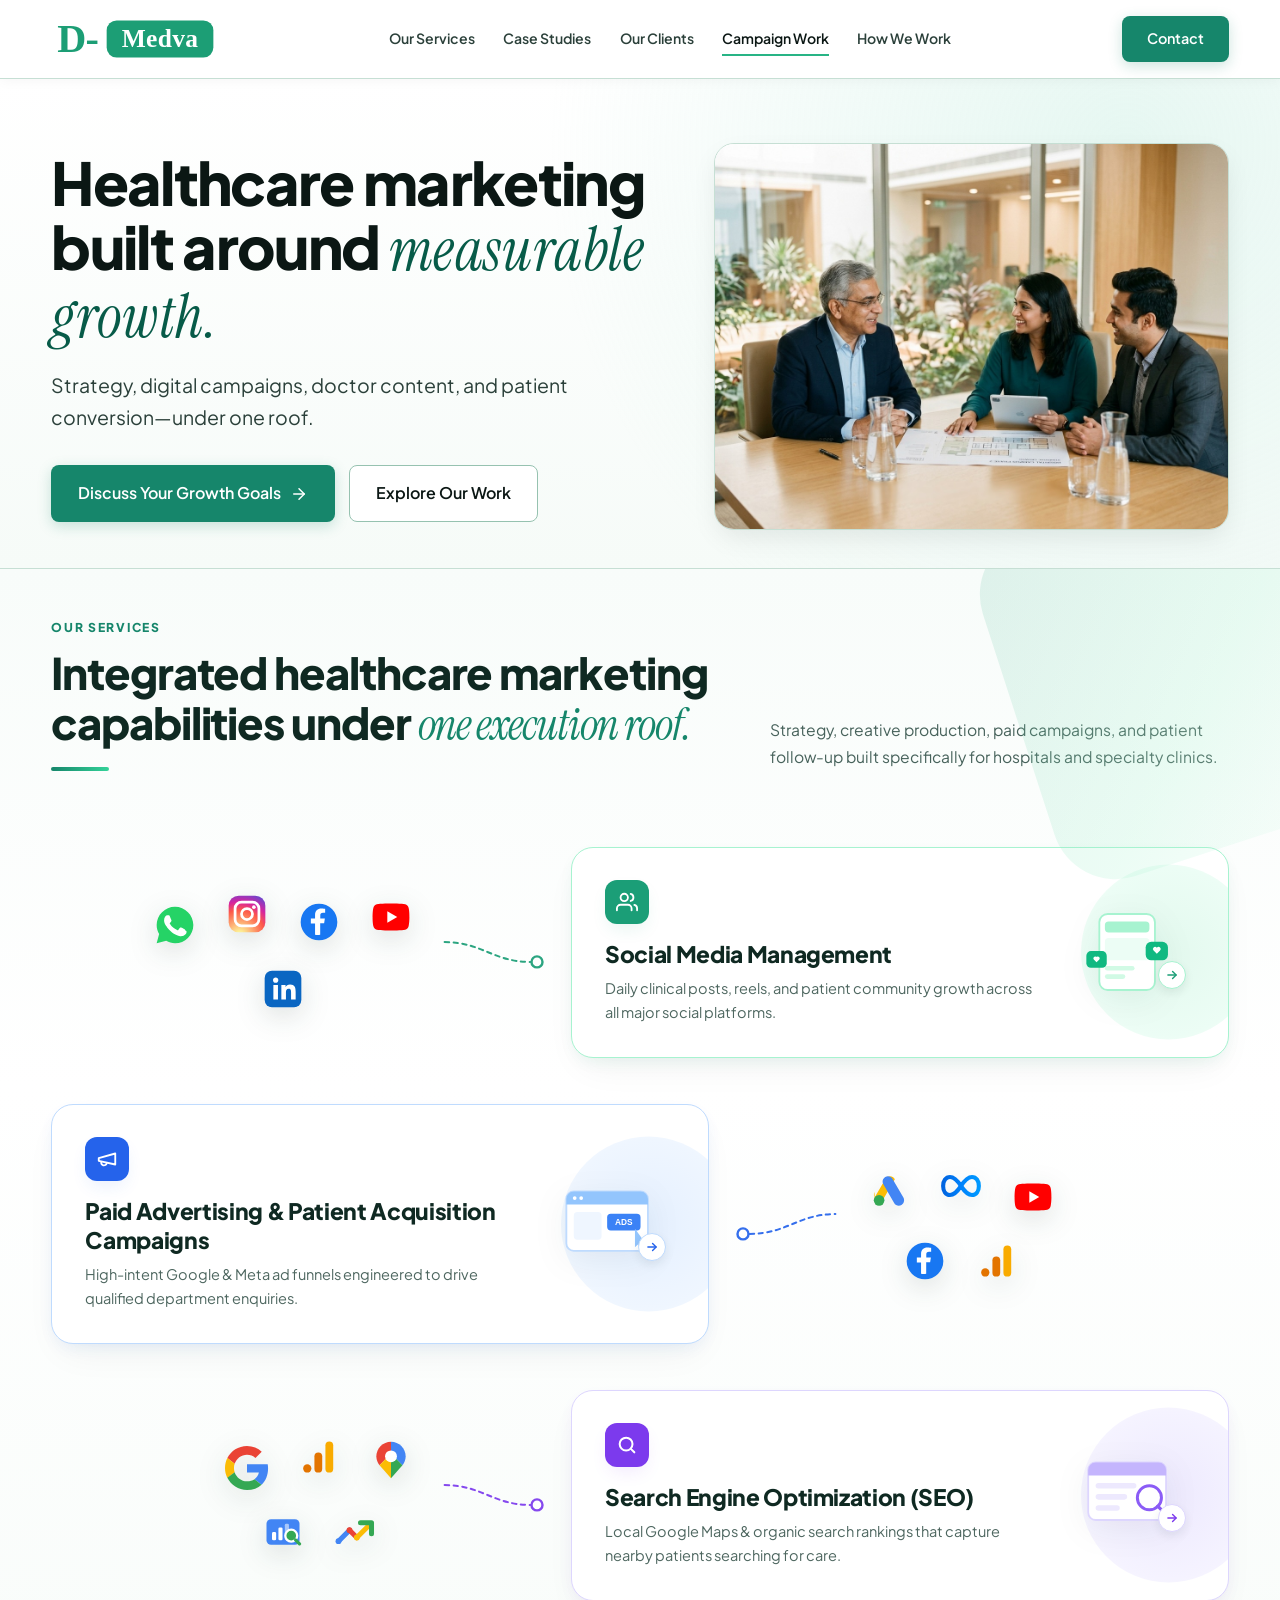
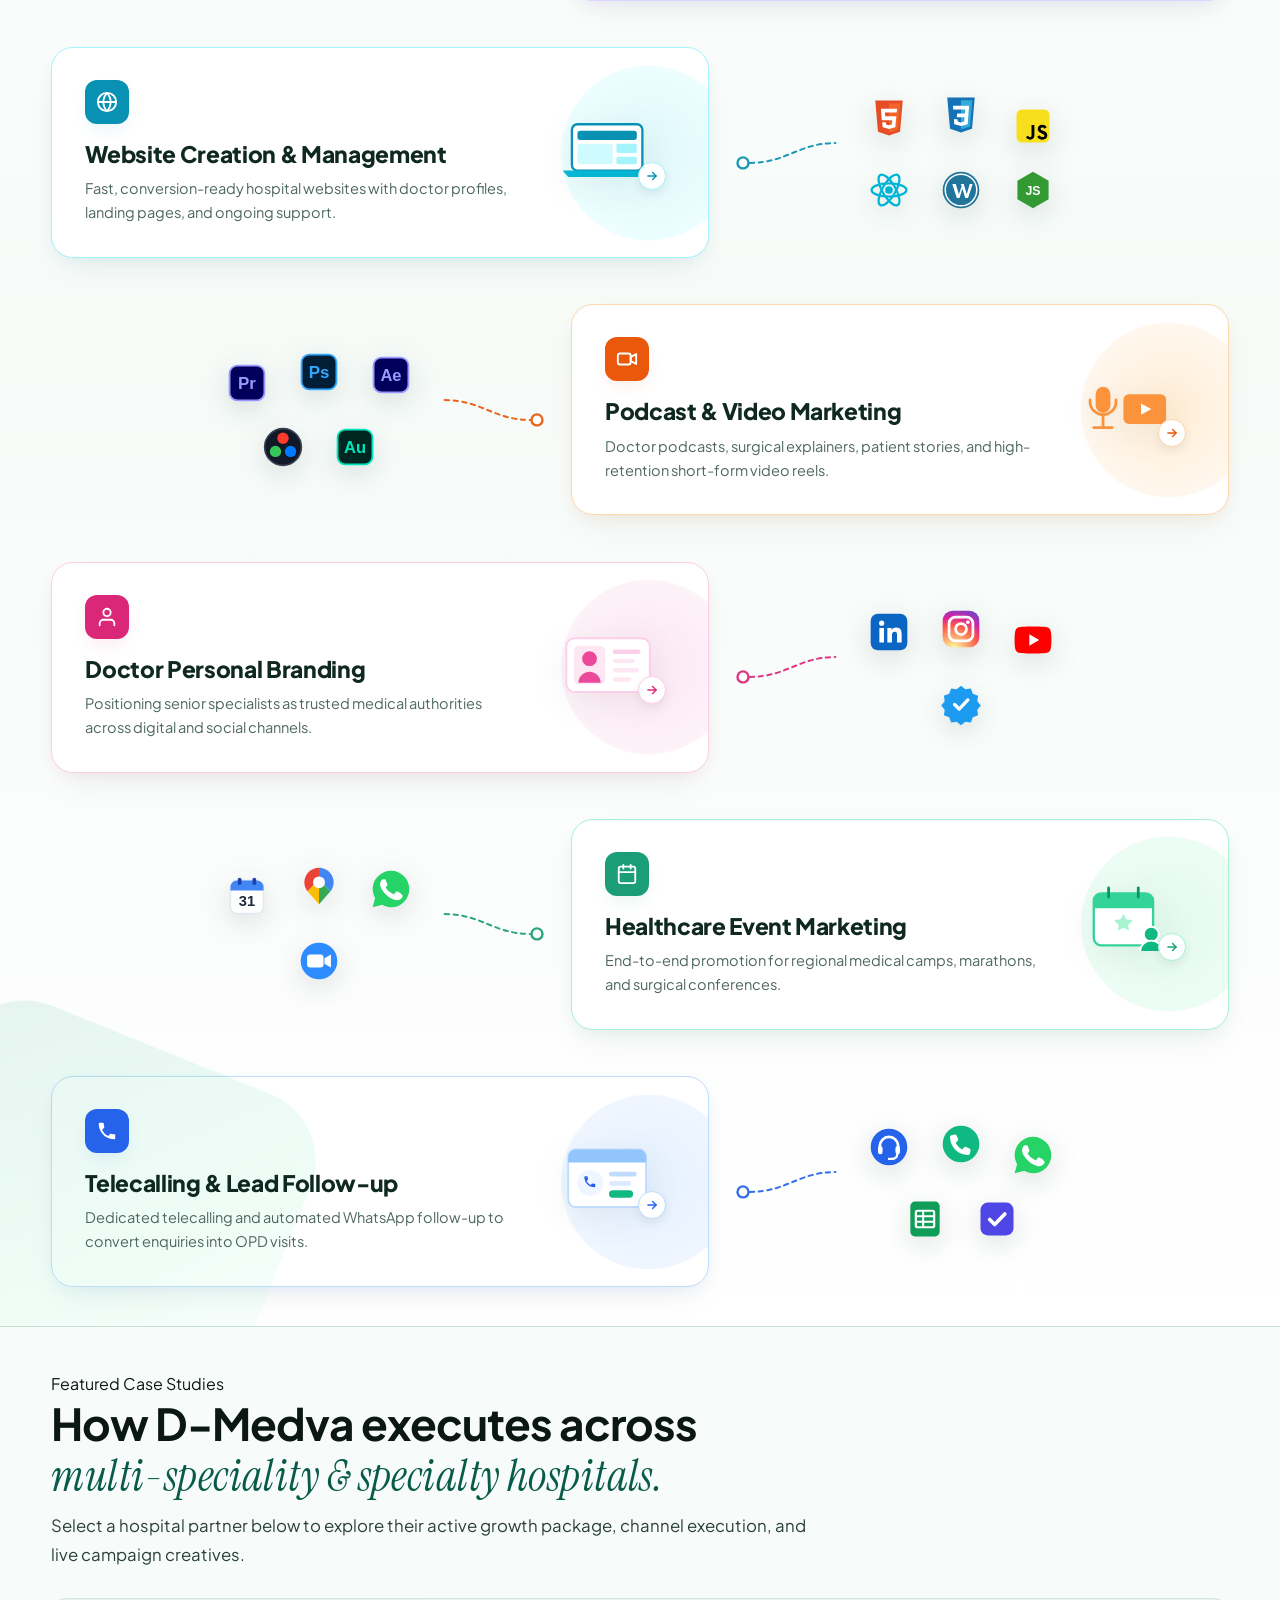
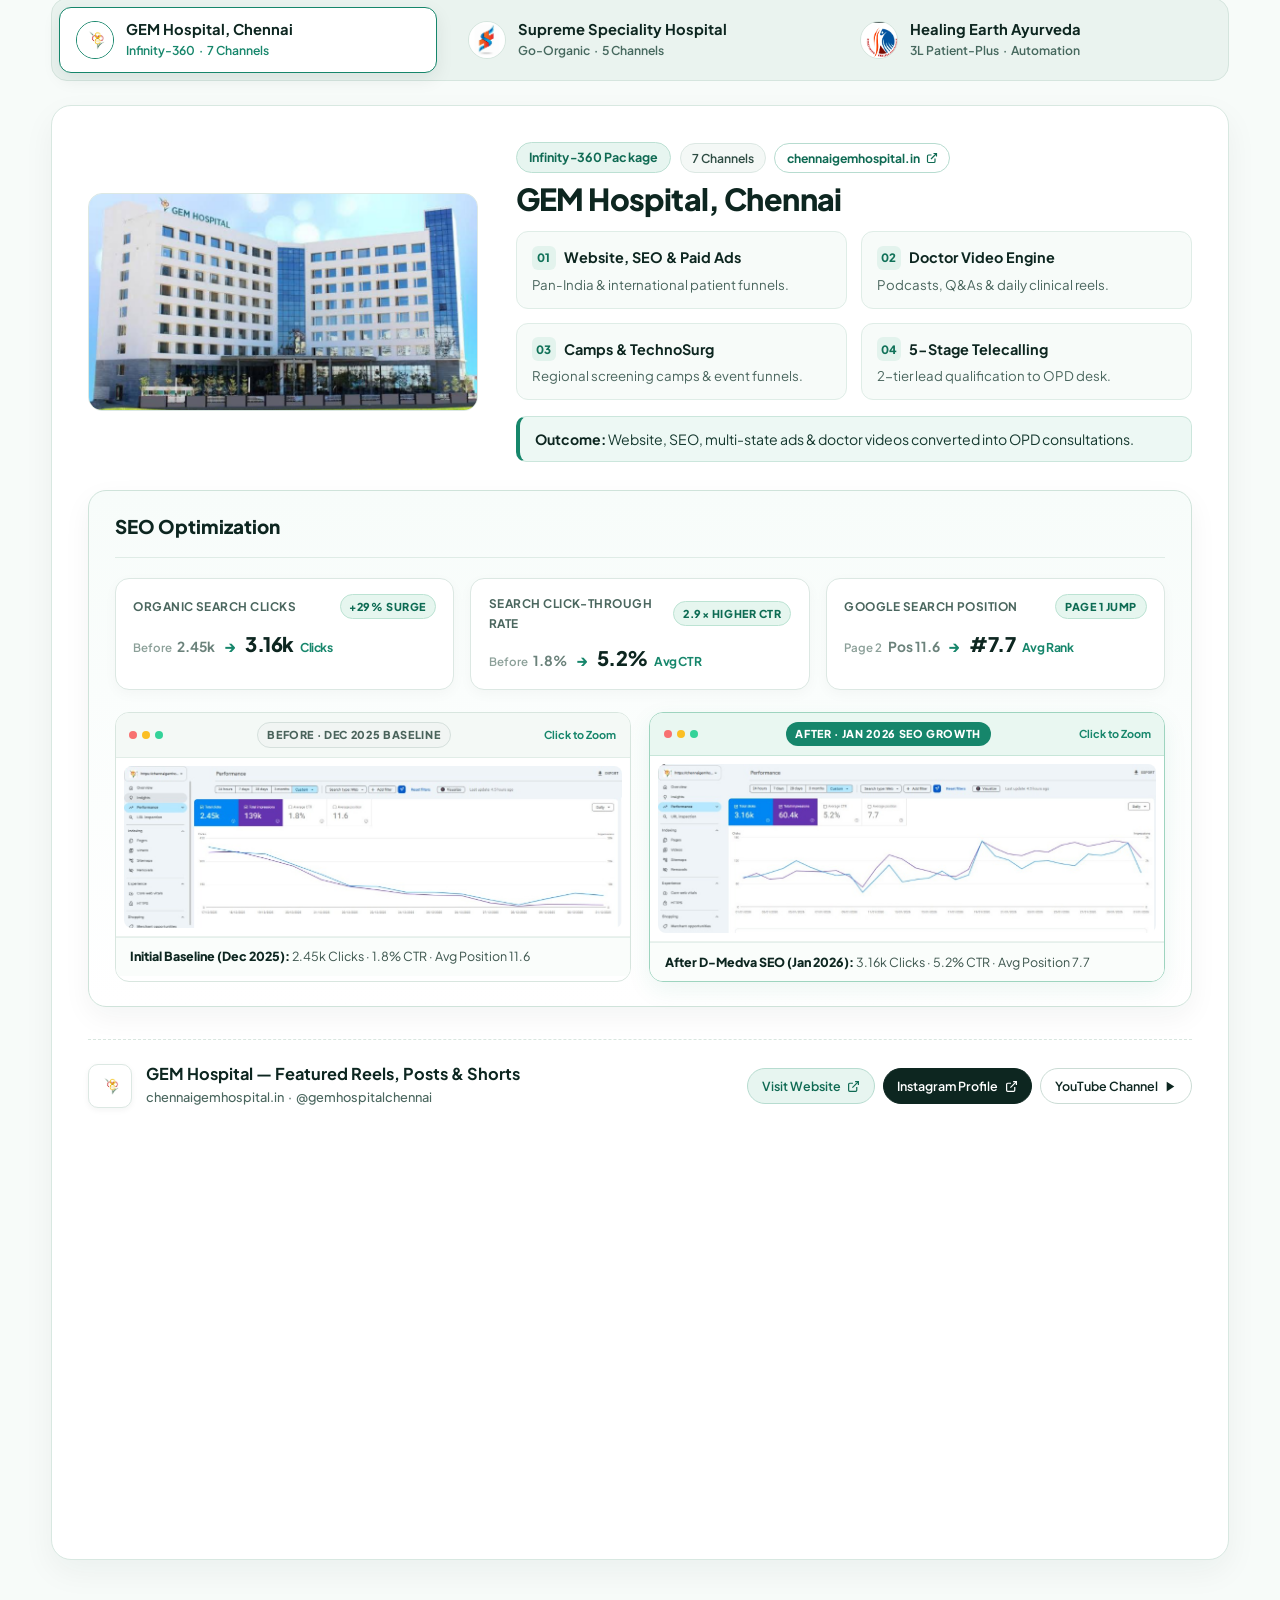
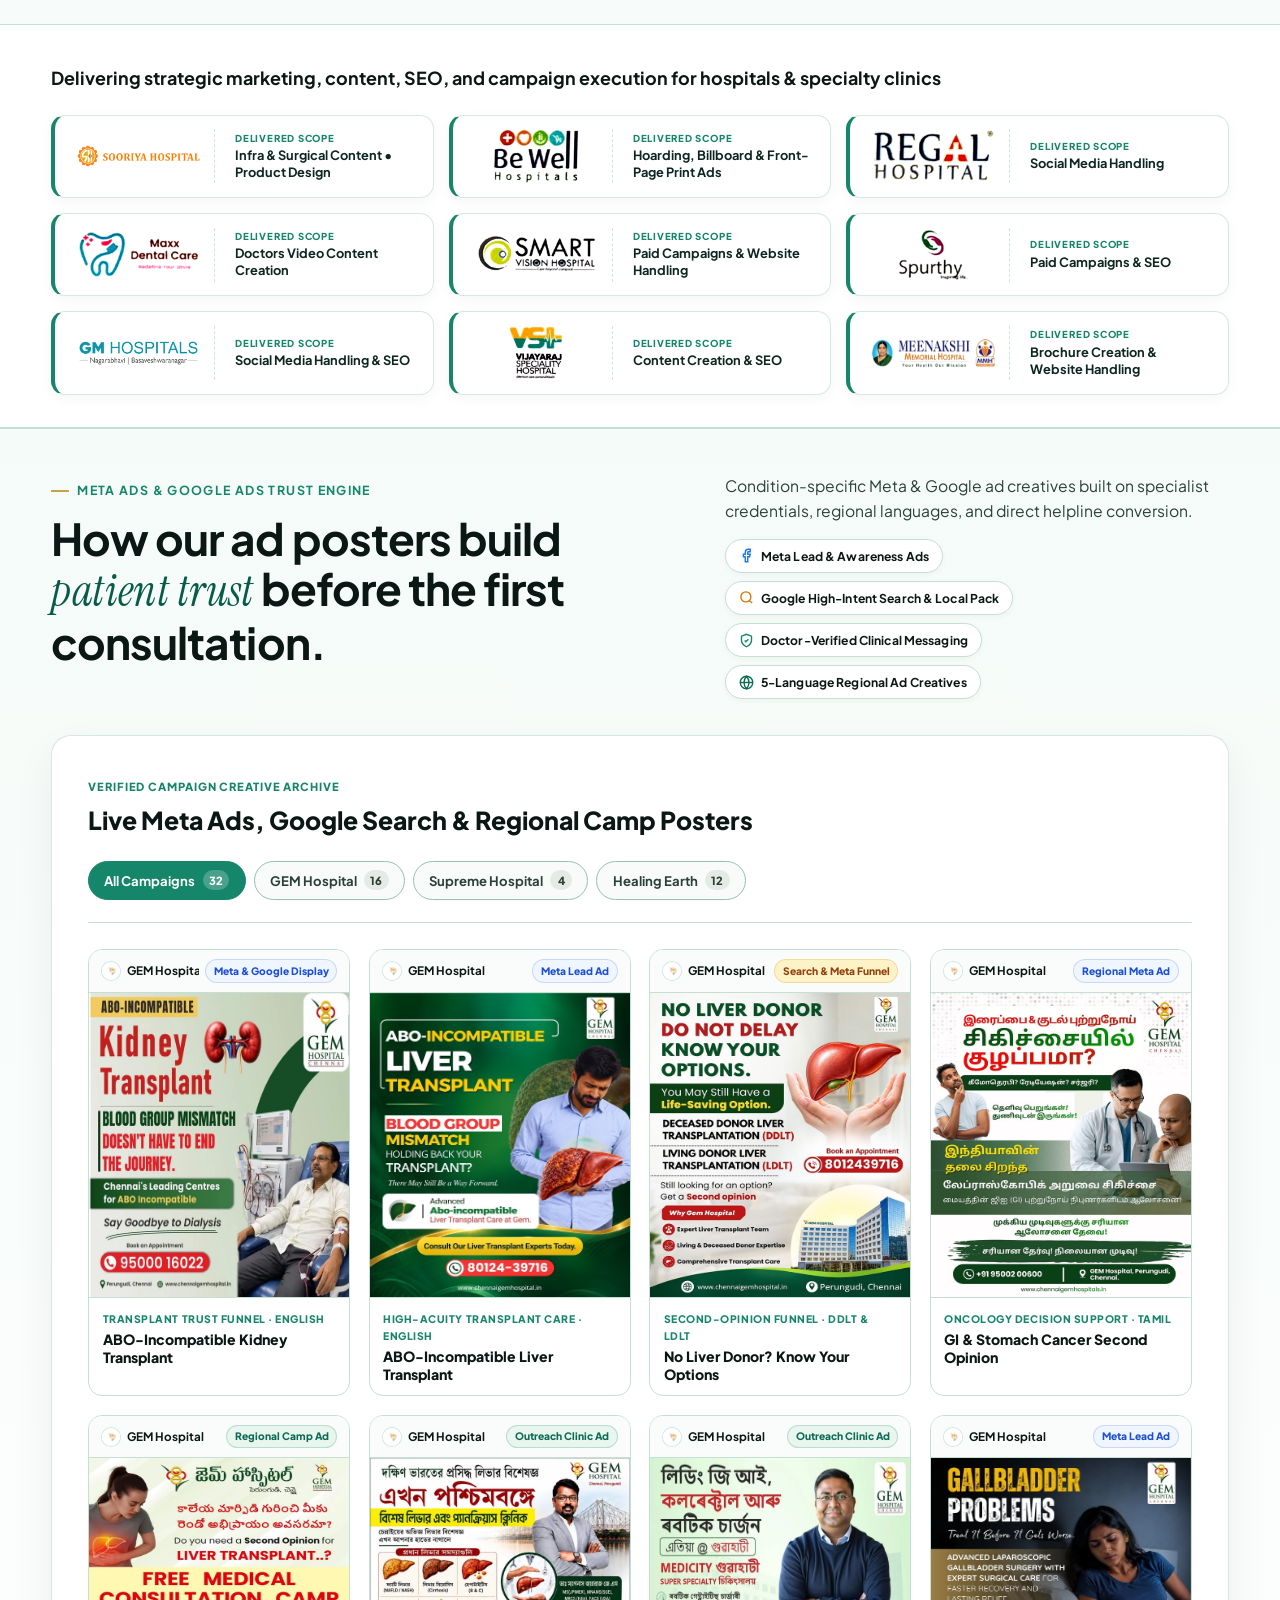
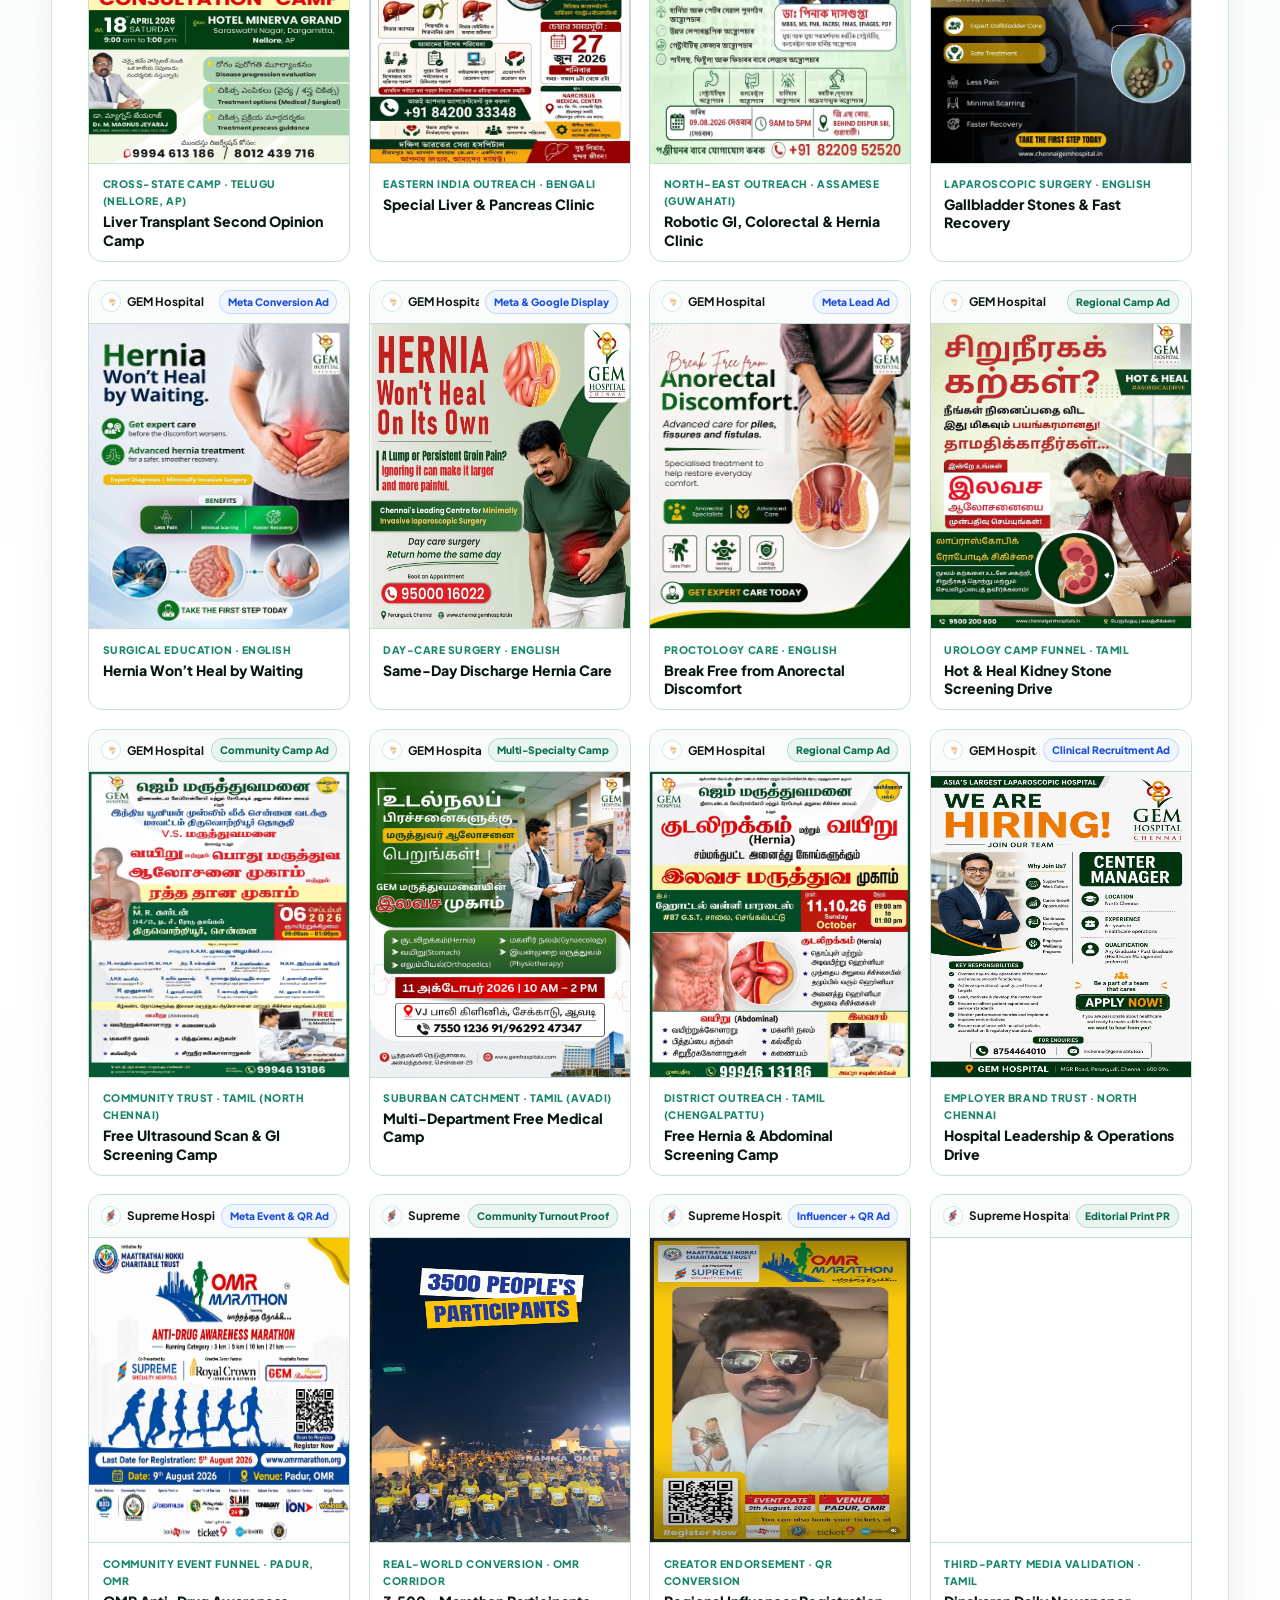
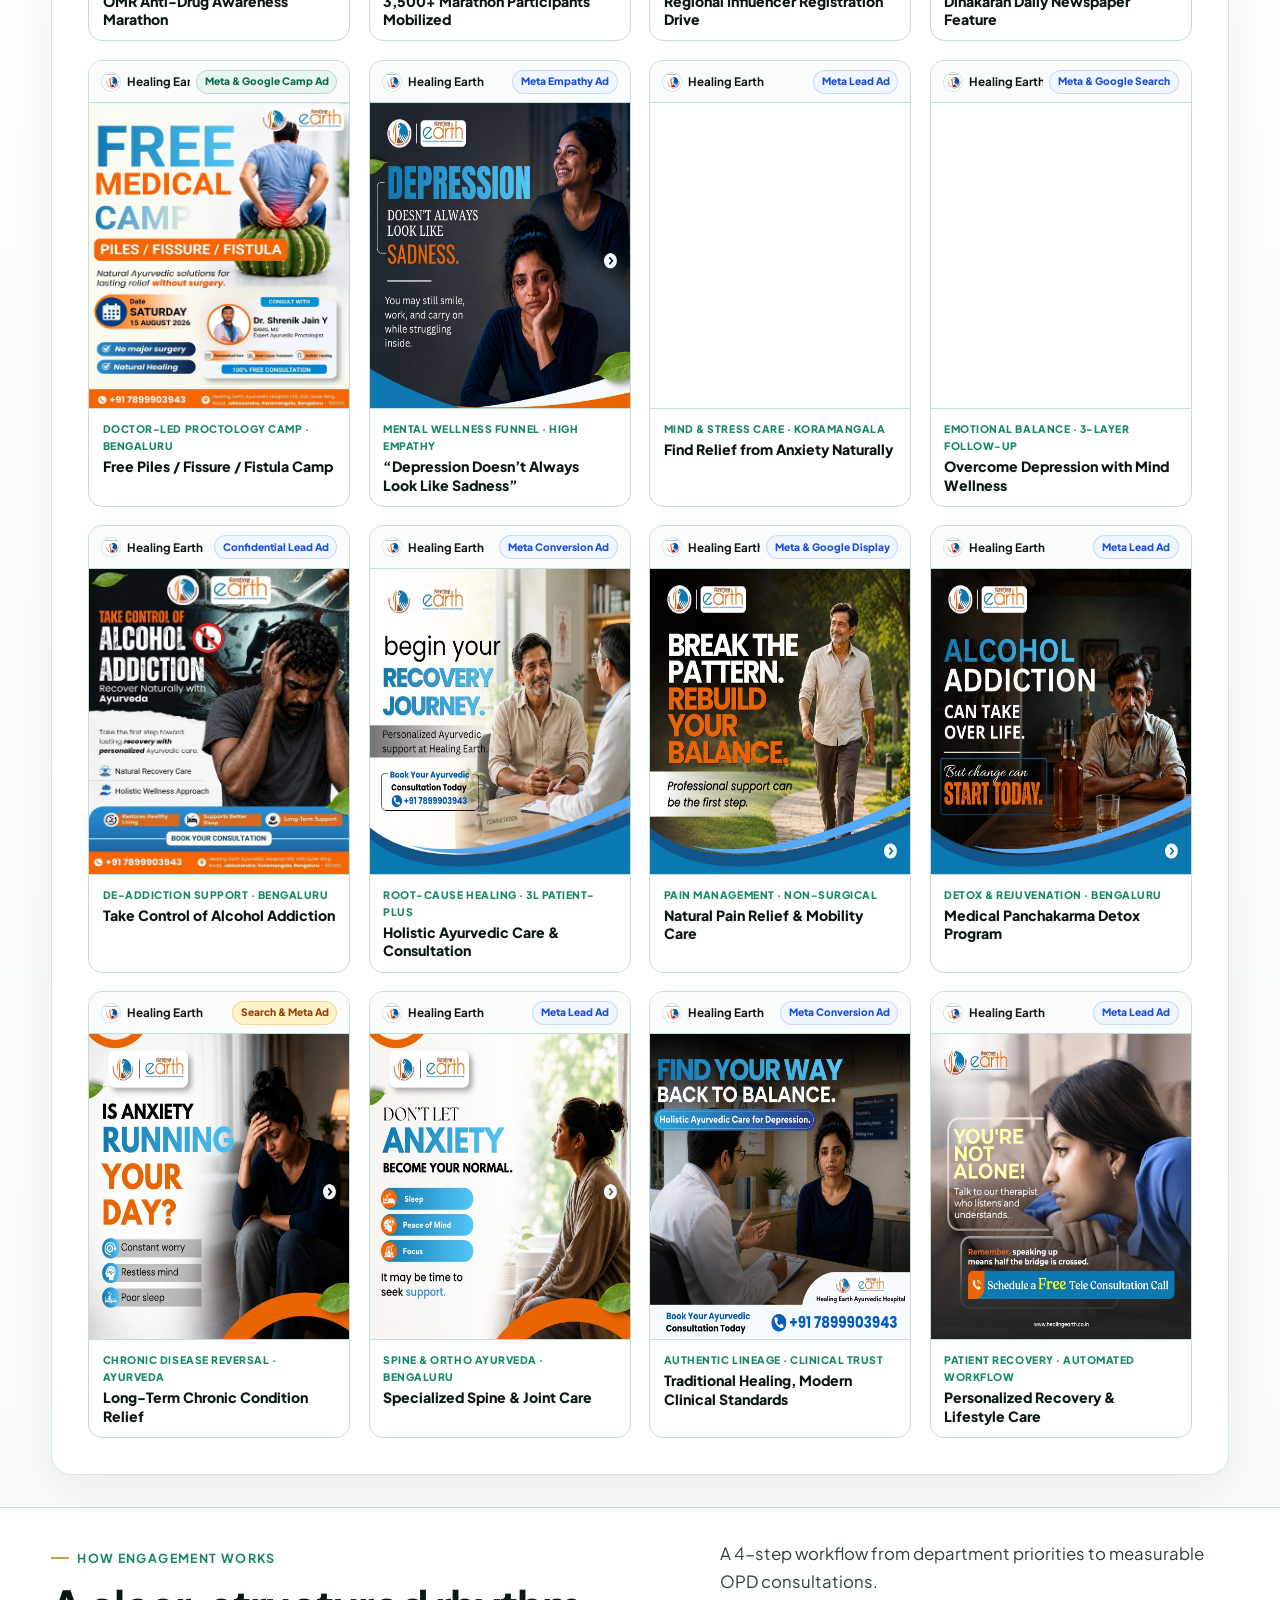
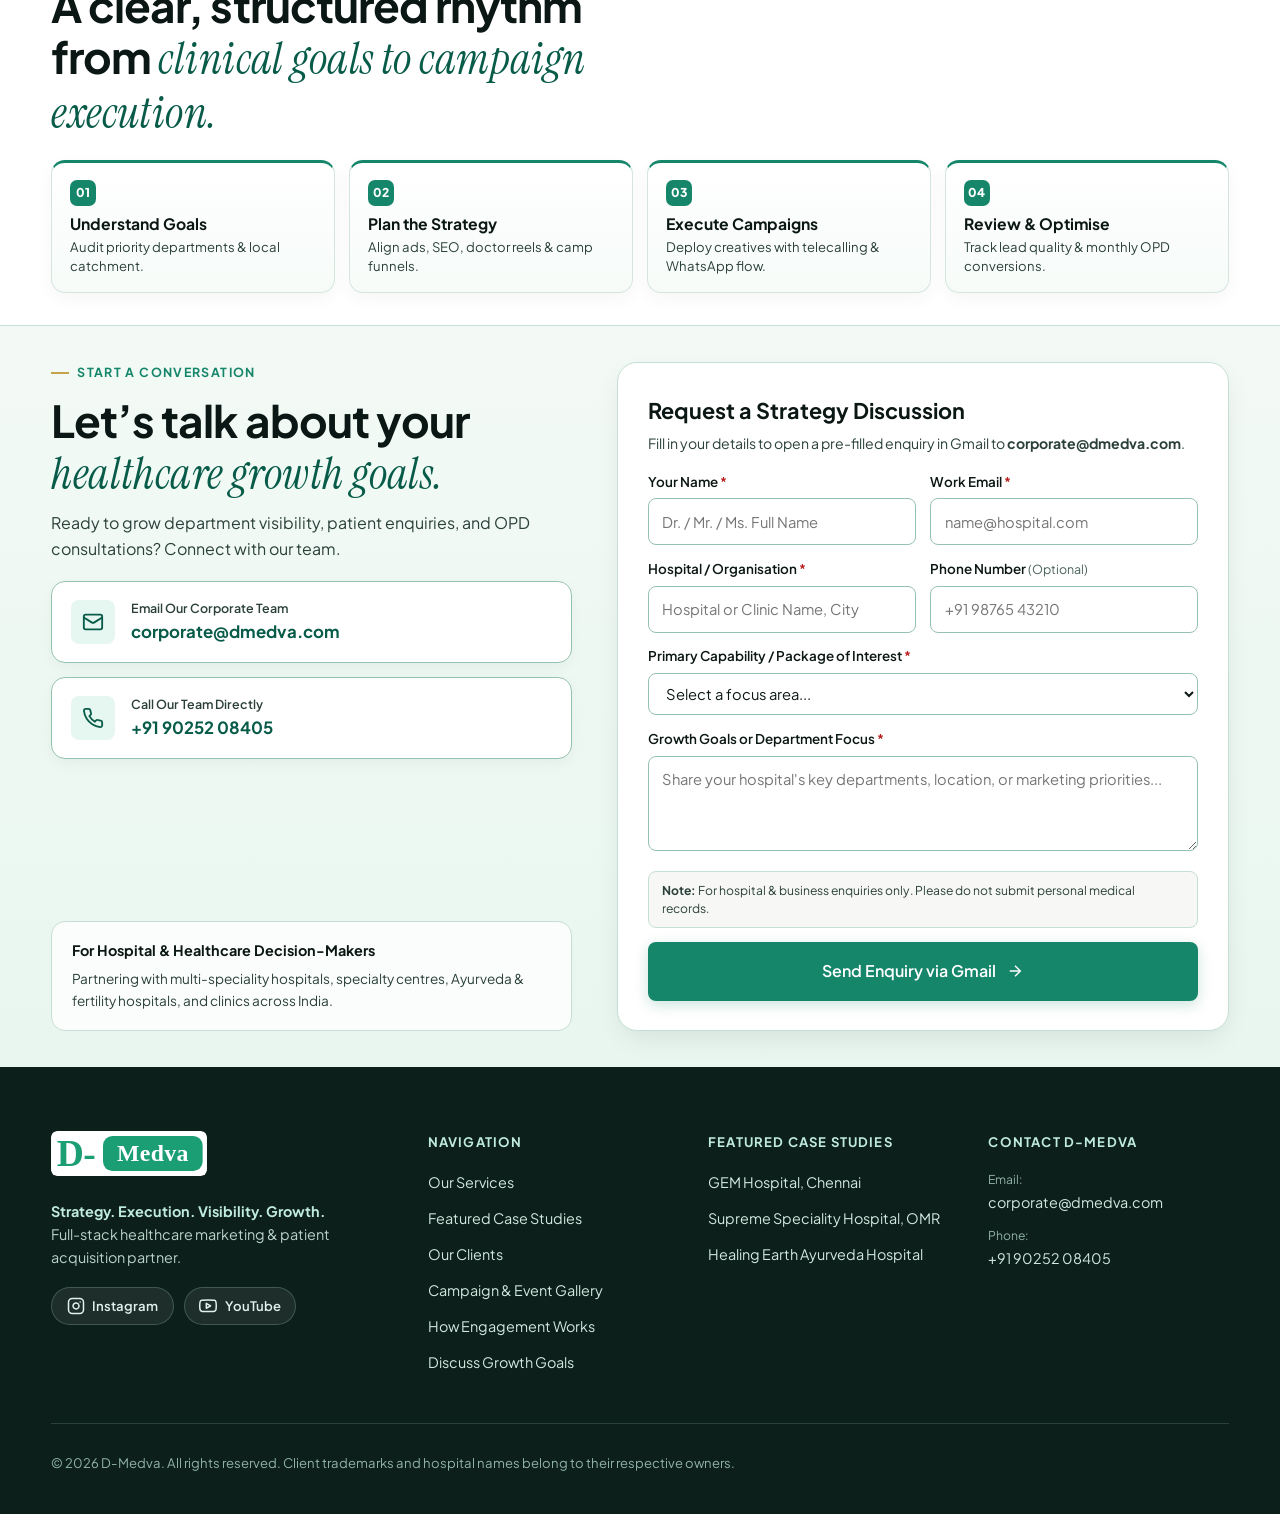
==== commit bcbf2a19: "Update Case Studies SEO proof, client trust strip, and mobile optimizations" ====
--- a/index.html
+++ b/index.html
@@ -29,7 +29,7 @@
   <link rel="preconnect" href="https://fonts.gstatic.com" crossorigin>
   <link href="https://fonts.googleapis.com/css2?family=Instrument+Serif:ital@0;1&amp;family=Plus+Jakarta+Sans:wght@400;500;600;700;800&amp;display=swap" rel="stylesheet">
 
-  <link rel="stylesheet" href="css/styles.css?v=20261017-matrixmob">
+  <link rel="stylesheet" href="css/styles.css?v=20261022-cs-gsc-mobile">
 
   <!-- Structured Data (Matches visible, verified content only) -->
   <script type="application/ld+json">
@@ -90,7 +90,7 @@
         <ul class="nav-list">
           <li><a href="#capabilities" class="nav-link">Our Services</a></li>
           <li><a href="#case-studies" class="nav-link">Case Studies</a></li>
-          <li><a href="#results" class="nav-link">Results &amp; Systems</a></li>
+          <li><a href="#clients" class="nav-link">Our Clients</a></li>
           <li><a href="#gallery" class="nav-link">Campaign Work</a></li>
           <li><a href="#process" class="nav-link">How We Work</a></li>
         </ul>
@@ -113,7 +113,7 @@
           </h1>
 
           <p class="hero-lead">
-            D-Medva helps healthcare brands bring strategy, digital marketing, patient engagement, and campaign execution together in one focused growth approach.
+            Strategy, digital campaigns, doctor content, and patient conversion—under one roof.
           </p>
 
           <div class="hero-actions">
@@ -161,7 +161,7 @@
             <span class="cap-title-underline" aria-hidden="true"></span>
           </div>
           <p class="cap-header-desc">
-            We bring together strategy, creativity and technology to help healthcare brands grow, connect and make a lasting impact. From digital campaigns to patient engagement, our integrated approach ensures your message reaches the right audience, at the right time.
+            Strategy, creative production, paid campaigns, and patient follow-up built specifically for hospitals and specialty clinics.
           </p>
         </div>
 
@@ -256,7 +256,7 @@
                 </div>
                 <h3 class="cap-card-title">Social Media Management</h3>
                 <p class="cap-card-desc">
-                  Build your brand, engage your audience and grow your community with strategic, creative and consistent social media management.
+                  Daily clinical posts, reels, and patient community growth across all major social platforms.
                 </p>
               </div>
               <div class="cap-card-illus" aria-hidden="true">
@@ -293,7 +293,7 @@
                 </div>
                 <h3 class="cap-card-title">Paid Advertising &amp; Patient Acquisition Campaigns</h3>
                 <p class="cap-card-desc">
-                  Reach the right patients, reduce cost per acquisition and maximize ROI with targeted paid campaigns across Google, Meta and more.
+                  High-intent Google &amp; Meta ad funnels engineered to drive qualified department enquiries.
                 </p>
               </div>
               <div class="cap-card-illus" aria-hidden="true">
@@ -447,7 +447,7 @@
                 </div>
                 <h3 class="cap-card-title">Search Engine Optimization (SEO)</h3>
                 <p class="cap-card-desc">
-                  Improve your search rankings, increase organic traffic and build long-term visibility for your healthcare brand.
+                  Local Google Maps &amp; organic search rankings that capture nearby patients searching for care.
                 </p>
               </div>
               <div class="cap-card-illus" aria-hidden="true">
@@ -483,7 +483,7 @@
                 </div>
                 <h3 class="cap-card-title">Website Creation &amp; Management</h3>
                 <p class="cap-card-desc">
-                  Modern, secure and user-friendly websites designed to inform, engage and convert — with ongoing management and support.
+                  Fast, conversion-ready hospital websites with doctor profiles, landing pages, and ongoing support.
                 </p>
               </div>
               <div class="cap-card-illus" aria-hidden="true">
@@ -632,7 +632,7 @@
                 </div>
                 <h3 class="cap-card-title">Podcast &amp; Video Marketing</h3>
                 <p class="cap-card-desc">
-                  Build trust, educate your audience and showcase your expertise through high-quality podcasts and video content.
+                  Doctor podcasts, surgical explainers, patient stories, and high-retention short-form video reels.
                 </p>
               </div>
               <div class="cap-card-illus" aria-hidden="true">
@@ -666,7 +666,7 @@
                 </div>
                 <h3 class="cap-card-title">Doctor Personal Branding</h3>
                 <p class="cap-card-desc">
-                  Position your doctors as thought leaders with professional profiles, thought leadership content and strategic media placement.
+                  Positioning senior specialists as trusted medical authorities across digital and social channels.
                 </p>
               </div>
               <div class="cap-card-illus" aria-hidden="true">
@@ -797,7 +797,7 @@
                 </div>
                 <h3 class="cap-card-title">Healthcare Event Marketing</h3>
                 <p class="cap-card-desc">
-                  Drive awareness, boost participation and create meaningful connections with well-planned healthcare events — online and offline.
+                  End-to-end promotion for regional medical camps, marathons, and surgical conferences.
                 </p>
               </div>
               <div class="cap-card-illus" aria-hidden="true">
@@ -831,7 +831,7 @@
                 </div>
                 <h3 class="cap-card-title">Telecalling &amp; Lead Follow-up</h3>
                 <p class="cap-card-desc">
-                  Convert every patient enquiry into a confirmed hospital consultation with dedicated telecalling, rapid lead follow-up and structured appointment scheduling.
+                  Dedicated telecalling and automated WhatsApp follow-up to convert enquiries into OPD visits.
                 </p>
               </div>
               <div class="cap-card-illus" aria-hidden="true">
@@ -922,17 +922,65 @@
             How D-Medva executes across <span class="serif-accent">multi-speciality &amp; specialty hospitals.</span>
           </h2>
           <p class="section-intro">
-            A closer look at the multi-channel scope, clinical content workflows, and patient enquiry follow-up systems delivered for three current hospital partners.
+            Select a hospital partner below to explore their active growth package, channel execution, and live campaign creatives.
           </p>
+        </div>
+
+        <!-- Interactive Hospital Switcher Tabs -->
+        <div class="cs-tabs-bar" role="tablist" aria-label="Featured Hospital Case Studies">
+          <button
+            type="button"
+            class="cs-tab-btn is-active"
+            role="tab"
+            aria-selected="true"
+            aria-controls="case-gem"
+            data-cs-tab="case-gem"
+          >
+            <img src="assets/portfolio/logo_gem_avatar.png" alt="" class="cs-tab-avatar" width="38" height="38" loading="lazy" decoding="async">
+            <span class="cs-tab-copy">
+              <strong>GEM Hospital, Chennai</strong>
+              <span>Infinity-360 &nbsp;·&nbsp; 7 Channels</span>
+            </span>
+          </button>
+
+          <button
+            type="button"
+            class="cs-tab-btn"
+            role="tab"
+            aria-selected="false"
+            aria-controls="case-supreme"
+            data-cs-tab="case-supreme"
+          >
+            <img src="assets/portfolio/logo_supreme_avatar.png" alt="" class="cs-tab-avatar" width="38" height="38" loading="lazy" decoding="async">
+            <span class="cs-tab-copy">
+              <strong>Supreme Speciality Hospital</strong>
+              <span>Go-Organic &nbsp;·&nbsp; 5 Channels</span>
+            </span>
+          </button>
+
+          <button
+            type="button"
+            class="cs-tab-btn"
+            role="tab"
+            aria-selected="false"
+            aria-controls="case-healing-earth"
+            data-cs-tab="case-healing-earth"
+          >
+            <img src="assets/portfolio/logo_healing_avatar.png" alt="" class="cs-tab-avatar" width="38" height="38" loading="lazy" decoding="async">
+            <span class="cs-tab-copy">
+              <strong>Healing Earth Ayurveda</strong>
+              <span>3L Patient-Plus &nbsp;·&nbsp; Automation</span>
+            </span>
+          </button>
         </div>
 
         <div class="cs-list">
           <!-- =================================================================
                1. GEM HOSPITAL, CHENNAI
                ================================================================= -->
-          <article class="cs-item" id="case-gem" aria-labelledby="case-gem-title">
+          <article class="cs-item is-active" id="case-gem" role="tabpanel" aria-labelledby="case-gem-title">
             <div class="cs-item-grid">
-              <!-- Hospital Photo Only (No Overlays, No Badges, No Caption Bar) -->
+              <!-- Clean Hospital Photo Only -->
               <div class="cs-visual-col">
                 <div class="cs-image-frame">
                   <img
@@ -944,60 +992,132 @@
                     decoding="async"
                   >
                 </div>
-
-                <div class="cs-services-summary">
-                  <h4 class="cs-subhead">Services Delivered (7 Channels)</h4>
-                  <p class="cs-services-inline">
-                    Social Media Page Management &nbsp;·&nbsp; Paid Advertising &amp; Monitoring &nbsp;·&nbsp; International Patient Acquisition &nbsp;·&nbsp; Pan-India Department Campaigns &nbsp;·&nbsp; Podcast &amp; Video Content &nbsp;·&nbsp; Doctor Personal Branding &nbsp;·&nbsp; Telecalling Services
-                  </p>
-                </div>
-              </div>
-
-              <!-- Content Column (Starts with Package Mention) -->
+              </div>
+
+              <!-- Crisp Scannable Content Column -->
               <div class="cs-text-col">
-                <p class="cs-package-line">
-                  Engagement Scope: <strong>Infinity-360 Package</strong> &nbsp;·&nbsp; Current Client
-                </p>
+                <div class="cs-meta-row">
+                  <span class="cs-pkg-badge">Infinity-360 Package</span>
+                  <span class="cs-status-pill">7 Channels</span>
+                  <a href="https://chennaigemhospital.in/" target="_blank" rel="noopener noreferrer" class="cs-web-pill">
+                    <span>chennaigemhospital.in</span>
+                    <svg width="12" height="12" viewBox="0 0 24 24" fill="none" stroke="currentColor" stroke-width="2.3"><path d="M18 13v6a2 2 0 0 1-2 2H5a2 2 0 0 1-2-2V8a2 2 0 0 1 2-2h6"/><polyline points="15 3 21 3 21 9"/><line x1="10" y1="14" x2="21" y2="3"/></svg>
+                  </a>
+                </div>
                 <h3 id="case-gem-title" class="cs-title">GEM Hospital, Chennai</h3>
-                <p class="cs-lead">
-                  Building Digital Reach, Specialty Awareness &amp; Structured Patient Enquiries
-                </p>
 
                 <div class="cs-execution-list">
                   <div class="cs-execution-entry">
-                    <h4>Transplant &amp; Cancer Care Campaigns</h4>
-                    <p>Ongoing pan-India and international patient acquisition campaigns supporting liver transplant, ABO-incompatible kidney transplant, and oncology departments with continuous ad monitoring.</p>
+                    <div class="cs-entry-head">
+                      <span class="cs-entry-num">01</span>
+                      <h4>Website, SEO &amp; Paid Ads</h4>
+                    </div>
+                    <p>Pan-India &amp; international patient funnels.</p>
                   </div>
 
                   <div class="cs-execution-entry">
-                    <h4>4-Format Clinical Content Engine</h4>
-                    <p>Long-form doctor podcasts, clear specialist Q&amp;A videos, authentic patient recovery testimonials, and AI-assisted health education reels scheduled around audience activity.</p>
+                    <div class="cs-entry-head">
+                      <span class="cs-entry-num">02</span>
+                      <h4>Doctor Video Engine</h4>
+                    </div>
+                    <p>Podcasts, Q&amp;As &amp; daily clinical reels.</p>
                   </div>
 
                   <div class="cs-execution-entry">
-                    <h4>Health Camps &amp; TechnoSurg Conference</h4>
-                    <p>Dedicated regional camp campaigns (Multi-speciality, Hernia, and Kidney Stone camps) plus a custom landing page, tracking links, and promotional ads for the GEM TechnoSurg surgical conference.</p>
+                    <div class="cs-entry-head">
+                      <span class="cs-entry-num">03</span>
+                      <h4>Camps &amp; TechnoSurg</h4>
+                    </div>
+                    <p>Regional screening camps &amp; event funnels.</p>
                   </div>
 
                   <div class="cs-execution-entry">
-                    <h4>5-Stage Telecalling Qualification</h4>
-                    <p>Every campaign enquiry receives an initial qualification call from D-Medva before handover to the hospital’s telecaller team and structured follow-up through to doctor consultation.</p>
-                  </div>
-                </div>
-
-                <!--
-                  TODO [OWNER VERIFICATION REQUIRED — GEM HOSPITAL NUMERICAL METRICS]:
-                  Per 06_CONTENT_VALIDATION.md, hold the following PPT numbers until exact measurement periods and conflicting values are verified by the owner:
-                  1. Instagram growth: 300 -> 11,000 followers (36.7x / ~3,567%) — Slide 5 notes state "reporting period not confirmed".
-                  2. YouTube growth: 150 -> 16.3K subscribers (108.7x / ~10,767%) — Slide 6 notes state "reporting period not confirmed".
-                  3. Monthly campaign spend & reported leads (Slide 7): Jan-Mar ₹50-60K/mo -> Aug ₹4-5L/mo (up to 4,500 leads/mo) — confirm calendar year and permission to publish client spend.
-                  4. Transplant patients treated (Slide 9 vs Note 9): Slide 9 shows 8 patients; Note 9 shows 5 (and mentions an earlier line of 3).
-                  5. Camp campaign figures (Slide 11 vs Note 11): Hernia camp (500 leads / 15,12,005 reach) & Kidney stone camp (340 leads / 65,368 reach) — confirm dates and client approval.
-                -->
+                    <div class="cs-entry-head">
+                      <span class="cs-entry-num">04</span>
+                      <h4>5-Stage Telecalling</h4>
+                    </div>
+                    <p>2-tier lead qualification to OPD desk.</p>
+                  </div>
+                </div>
 
                 <p class="cs-summary-note">
-                  <strong>Key Takeaway:</strong> By pairing doctor-led educational content with targeted specialty campaigns and a two-tier telecalling workflow, GEM Hospital connects high-intent digital reach directly to qualified clinical consultations.
+                  <strong>Outcome:</strong> Website, SEO, multi-state ads &amp; doctor videos converted into OPD consultations.
                 </p>
+              </div>
+            </div>
+
+            <!-- GEM Hospital Verified Google Search Console Before & After SEO Proof -->
+            <div class="cs-gsc-block">
+              <div class="gsc-hospital-bar">
+                <h4 class="gsc-hosp-title">SEO Optimization</h4>
+              </div>
+
+              <div class="gsc-kpi-strip">
+                <div class="gsc-kpi-card">
+                  <div class="gsc-kpi-top">
+                    <span class="gsc-kpi-label">Organic Search Clicks</span>
+                    <span class="gsc-kpi-growth">+29% Surge</span>
+                  </div>
+                  <div class="gsc-kpi-values">
+                    <span class="gsc-val-before"><em>Before</em> 2.45k</span>
+                    <span class="gsc-val-arrow" aria-hidden="true">→</span>
+                    <strong class="gsc-val-after">3.16k <em>Clicks</em></strong>
+                  </div>
+                </div>
+
+                <div class="gsc-kpi-card">
+                  <div class="gsc-kpi-top">
+                    <span class="gsc-kpi-label">Search Click-Through Rate</span>
+                    <span class="gsc-kpi-growth">2.9× Higher CTR</span>
+                  </div>
+                  <div class="gsc-kpi-values">
+                    <span class="gsc-val-before"><em>Before</em> 1.8%</span>
+                    <span class="gsc-val-arrow" aria-hidden="true">→</span>
+                    <strong class="gsc-val-after">5.2% <em>Avg CTR</em></strong>
+                  </div>
+                </div>
+
+                <div class="gsc-kpi-card">
+                  <div class="gsc-kpi-top">
+                    <span class="gsc-kpi-label">Google Search Position</span>
+                    <span class="gsc-kpi-growth">Page 1 Jump</span>
+                  </div>
+                  <div class="gsc-kpi-values">
+                    <span class="gsc-val-before"><em>Page 2</em> Pos 11.6</span>
+                    <span class="gsc-val-arrow" aria-hidden="true">→</span>
+                    <strong class="gsc-val-after">#7.7 <em>Avg Rank</em></strong>
+                  </div>
+                </div>
+              </div>
+
+              <div class="gsc-screens-grid">
+                <figure class="gsc-screen-card is-before" data-gsc-lightbox>
+                  <div class="gsc-browser-bar">
+                    <div class="gsc-browser-dots" aria-hidden="true"><span></span><span></span><span></span></div>
+                    <span class="gsc-browser-tag is-baseline">BEFORE · DEC 2025 BASELINE</span>
+                    <span class="gsc-zoom-pill">Click to Zoom</span>
+                  </div>
+                  <div class="gsc-img-frame">
+                    <img src="assets/images/gsc-gem-before.jpg" alt="GEM Hospital Chennai Google Search Console Before Report — 2.45k Clicks, 1.8% CTR, Position 11.6" width="1080" height="390" loading="lazy" decoding="async">
+                  </div>
+                  <figcaption class="gsc-screen-caption">
+                    <strong>Initial Baseline (Dec 2025):</strong> 2.45k Clicks · 1.8% CTR · Avg Position 11.6
+                  </figcaption>
+                </figure>
+
+                <figure class="gsc-screen-card is-after" data-gsc-lightbox>
+                  <div class="gsc-browser-bar">
+                    <div class="gsc-browser-dots" aria-hidden="true"><span></span><span></span><span></span></div>
+                    <span class="gsc-browser-tag is-result">AFTER · JAN 2026 SEO GROWTH</span>
+                    <span class="gsc-zoom-pill">Click to Zoom</span>
+                  </div>
+                  <div class="gsc-img-frame">
+                    <img src="assets/images/gsc-gem-after.jpg" alt="GEM Hospital Chennai Google Search Console After Report — 3.16k Clicks, 5.2% CTR, Position 7.7" width="1080" height="390" loading="lazy" decoding="async">
+                  </div>
+                  <figcaption class="gsc-screen-caption">
+                    <strong>After D-Medva SEO (Jan 2026):</strong> 3.16k Clicks · 5.2% CTR · Avg Position 7.7
+                  </figcaption>
+                </figure>
               </div>
             </div>
 
@@ -1008,10 +1128,14 @@
                   <img src="assets/portfolio/logo_gem_avatar.png" alt="GEM Hospital" class="cs-marquee-avatar" loading="lazy" decoding="async">
                   <div>
                     <h4 class="cs-marquee-title">GEM Hospital — Featured Reels, Posts &amp; Shorts</h4>
-                    <span class="cs-marquee-sub">@gemhospitalchennai &nbsp;·&nbsp; Active Social &amp; Video Campaigns</span>
+                    <span class="cs-marquee-sub">chennaigemhospital.in &nbsp;·&nbsp; @gemhospitalchennai</span>
                   </div>
                 </div>
                 <div class="cs-marquee-links">
+                  <a href="https://chennaigemhospital.in/" target="_blank" rel="noopener noreferrer" class="cs-channel-pill cs-pill-web">
+                    <span>Visit Website</span>
+                    <svg width="13" height="13" viewBox="0 0 24 24" fill="none" stroke="currentColor" stroke-width="2.2"><path d="M18 13v6a2 2 0 0 1-2 2H5a2 2 0 0 1-2-2V8a2 2 0 0 1 2-2h6"/><polyline points="15 3 21 3 21 9"/><line x1="10" y1="14" x2="21" y2="3"/></svg>
+                  </a>
                   <a href="https://www.instagram.com/gemhospitalchennai/" target="_blank" rel="noopener noreferrer" class="cs-channel-pill cs-pill-ig">
                     <span>Instagram Profile</span>
                     <svg width="13" height="13" viewBox="0 0 24 24" fill="none" stroke="currentColor" stroke-width="2.2"><path d="M18 13v6a2 2 0 0 1-2 2H5a2 2 0 0 1-2-2V8a2 2 0 0 1 2-2h6"/><polyline points="15 3 21 3 21 9"/><line x1="10" y1="14" x2="21" y2="3"/></svg>
@@ -1025,8 +1149,8 @@
 
               <div class="brand-carousel-marquee-wrapper">
                 <div class="brand-carousel-marquee-track">
-                  <!-- Item 1: IG Reel DbqOptbCYyC -->
-                  <div class="brand-unified-media-card" onclick="window.open('https://www.instagram.com/reel/DbqOptbCYyC/', '_blank')">
+                  <!-- Item 1: IG Reel Deeat4EDwmQ -->
+                  <div class="brand-unified-media-card" onclick="window.open('https://www.instagram.com/reel/Deeat4EDwmQ/?xtok=cW02YW1mY3AwYXI1', '_blank')">
                     <div class="brand-short-thumb-container">
                       <div class="brand-ig-top-bar">
                         <div class="brand-ig-user">
@@ -1038,14 +1162,14 @@
                         </div>
                         <span class="brand-ig-view-btn">View profile</span>
                       </div>
-                      <img src="assets/portfolio/gem_thumb_1.webp" alt="Doctor Spotlight Reel" loading="lazy" decoding="async">
+                      <img src="assets/portfolio/gem_reel_deeat4edwmq.webp" alt="GERD &amp; Gut Health Reel" loading="lazy" decoding="async">
                       <div class="brand-short-play-btn is-ig-play">
                         <svg width="22" height="22" viewBox="0 0 24 24" fill="#ffffff"><polygon points="5 3 19 12 5 21 5 3"/></svg>
                       </div>
                     </div>
                     <div class="brand-unified-info-bar">
-                      <h5>Doctor Spotlight Reel</h5>
-                      <a href="https://www.instagram.com/reel/DbqOptbCYyC/" target="_blank" rel="noopener" onclick="event.stopPropagation()">Instagram ↗</a>
+                      <h5>GERD &amp; Gut Health Reel</h5>
+                      <a href="https://www.instagram.com/reel/Deeat4EDwmQ/?xtok=cW02YW1mY3AwYXI1" target="_blank" rel="noopener" onclick="event.stopPropagation()">Instagram ↗</a>
                     </div>
                   </div>
 
@@ -1157,22 +1281,8 @@
                     </div>
                   </div>
 
-                  <!-- Item 8: YouTube Short pQJHW4Qc240 -->
-                  <div class="brand-unified-media-card" onclick="window.open('https://youtube.com/shorts/pQJHW4Qc240', '_blank')">
-                    <div class="brand-short-thumb-container">
-                      <img src="https://i.ytimg.com/vi/pQJHW4Qc240/hqdefault.jpg" alt="Patient Recovery Short" loading="lazy" decoding="async">
-                      <div class="brand-short-play-btn">
-                        <svg width="22" height="22" viewBox="0 0 24 24" fill="#ffffff"><polygon points="5 3 19 12 5 21 5 3"/></svg>
-                      </div>
-                    </div>
-                    <div class="brand-unified-info-bar">
-                      <h5>Patient Recovery Short</h5>
-                      <a href="https://youtube.com/shorts/pQJHW4Qc240" target="_blank" rel="noopener" onclick="event.stopPropagation()">YouTube ↗</a>
-                    </div>
-                  </div>
-
-                  <!-- DUPLICATE SET FOR SEAMLESS 60FPS INFINITE LOOP -->
-                  <div class="brand-unified-media-card" onclick="window.open('https://www.instagram.com/reel/DbqOptbCYyC/', '_blank')" aria-hidden="true">
+                  <!-- Item 8: IG Reel Dd6hd1ZG2Re -->
+                  <div class="brand-unified-media-card" onclick="window.open('https://www.instagram.com/reel/Dd6hd1ZG2Re/?rpxt=OHdtb2hjNTVneTFh', '_blank')">
                     <div class="brand-short-thumb-container">
                       <div class="brand-ig-top-bar">
                         <div class="brand-ig-user">
@@ -1184,14 +1294,38 @@
                         </div>
                         <span class="brand-ig-view-btn">View profile</span>
                       </div>
-                      <img src="assets/portfolio/gem_thumb_1.webp" alt="Doctor Spotlight Reel" loading="lazy" decoding="async">
+                      <img src="assets/portfolio/gem_reel_dd6hd1zg2re.webp" alt="Dr. GEM Podcast Reel" loading="lazy" decoding="async">
                       <div class="brand-short-play-btn is-ig-play">
                         <svg width="22" height="22" viewBox="0 0 24 24" fill="#ffffff"><polygon points="5 3 19 12 5 21 5 3"/></svg>
                       </div>
                     </div>
                     <div class="brand-unified-info-bar">
-                      <h5>Doctor Spotlight Reel</h5>
-                      <a href="https://www.instagram.com/reel/DbqOptbCYyC/" target="_blank" rel="noopener" onclick="event.stopPropagation()">Instagram ↗</a>
+                      <h5>Dr. GEM Podcast Reel</h5>
+                      <a href="https://www.instagram.com/reel/Dd6hd1ZG2Re/?rpxt=OHdtb2hjNTVneTFh" target="_blank" rel="noopener" onclick="event.stopPropagation()">Instagram ↗</a>
+                    </div>
+                  </div>
+
+                  <!-- DUPLICATE SET FOR SEAMLESS 60FPS INFINITE LOOP -->
+                  <div class="brand-unified-media-card" onclick="window.open('https://www.instagram.com/reel/Deeat4EDwmQ/?xtok=cW02YW1mY3AwYXI1', '_blank')" aria-hidden="true">
+                    <div class="brand-short-thumb-container">
+                      <div class="brand-ig-top-bar">
+                        <div class="brand-ig-user">
+                          <img src="assets/portfolio/logo_gem_avatar.png" alt="GEM" class="brand-ig-mini-avatar">
+                          <div class="brand-ig-meta">
+                            <span class="brand-ig-name">gemhosp...</span>
+                            <span class="brand-ig-sub">Original audio</span>
+                          </div>
+                        </div>
+                        <span class="brand-ig-view-btn">View profile</span>
+                      </div>
+                      <img src="assets/portfolio/gem_reel_deeat4edwmq.webp" alt="GERD &amp; Gut Health Reel" loading="lazy" decoding="async">
+                      <div class="brand-short-play-btn is-ig-play">
+                        <svg width="22" height="22" viewBox="0 0 24 24" fill="#ffffff"><polygon points="5 3 19 12 5 21 5 3"/></svg>
+                      </div>
+                    </div>
+                    <div class="brand-unified-info-bar">
+                      <h5>GERD &amp; Gut Health Reel</h5>
+                      <a href="https://www.instagram.com/reel/Deeat4EDwmQ/?xtok=cW02YW1mY3AwYXI1" target="_blank" rel="noopener" onclick="event.stopPropagation()">Instagram ↗</a>
                     </div>
                   </div>
 
@@ -1297,16 +1431,26 @@
                     </div>
                   </div>
 
-                  <div class="brand-unified-media-card" onclick="window.open('https://youtube.com/shorts/pQJHW4Qc240', '_blank')" aria-hidden="true">
-                    <div class="brand-short-thumb-container">
-                      <img src="https://i.ytimg.com/vi/pQJHW4Qc240/hqdefault.jpg" alt="Patient Recovery Short" loading="lazy" decoding="async">
-                      <div class="brand-short-play-btn">
+                  <div class="brand-unified-media-card" onclick="window.open('https://www.instagram.com/reel/Dd6hd1ZG2Re/?rpxt=OHdtb2hjNTVneTFh', '_blank')" aria-hidden="true">
+                    <div class="brand-short-thumb-container">
+                      <div class="brand-ig-top-bar">
+                        <div class="brand-ig-user">
+                          <img src="assets/portfolio/logo_gem_avatar.png" alt="GEM" class="brand-ig-mini-avatar">
+                          <div class="brand-ig-meta">
+                            <span class="brand-ig-name">gemhosp...</span>
+                            <span class="brand-ig-sub">Original audio</span>
+                          </div>
+                        </div>
+                        <span class="brand-ig-view-btn">View profile</span>
+                      </div>
+                      <img src="assets/portfolio/gem_reel_dd6hd1zg2re.webp" alt="Dr. GEM Podcast Reel" loading="lazy" decoding="async">
+                      <div class="brand-short-play-btn is-ig-play">
                         <svg width="22" height="22" viewBox="0 0 24 24" fill="#ffffff"><polygon points="5 3 19 12 5 21 5 3"/></svg>
                       </div>
                     </div>
                     <div class="brand-unified-info-bar">
-                      <h5>Patient Recovery Short</h5>
-                      <a href="https://youtube.com/shorts/pQJHW4Qc240" target="_blank" rel="noopener" onclick="event.stopPropagation()">YouTube ↗</a>
+                      <h5>Dr. GEM Podcast Reel</h5>
+                      <a href="https://www.instagram.com/reel/Dd6hd1ZG2Re/?rpxt=OHdtb2hjNTVneTFh" target="_blank" rel="noopener" onclick="event.stopPropagation()">Instagram ↗</a>
                     </div>
                   </div>
                 </div>
@@ -1317,9 +1461,9 @@
           <!-- =================================================================
                2. SUPREME SPECIALITY HOSPITAL, CHENNAI OMR
                ================================================================= -->
-          <article class="cs-item cs-item-reverse" id="case-supreme" aria-labelledby="case-supreme-title">
+          <article class="cs-item" id="case-supreme" role="tabpanel" aria-labelledby="case-supreme-title" hidden>
             <div class="cs-item-grid">
-              <!-- Hospital Photo Only (No Overlays, No Badges, No Caption Bar) -->
+              <!-- Clean Hospital Photo Only -->
               <div class="cs-visual-col">
                 <div class="cs-image-frame">
                   <img
@@ -1331,58 +1475,132 @@
                     decoding="async"
                   >
                 </div>
-
-                <div class="cs-services-summary">
-                  <h4 class="cs-subhead">Services Delivered (5 Channels)</h4>
-                  <p class="cs-services-inline">
-                    Local Search &amp; SEO &nbsp;·&nbsp; Social Media Management &nbsp;·&nbsp; YouTube Reels &amp; Long-Form Videos &nbsp;·&nbsp; 2–3 Monthly Campaigns &nbsp;·&nbsp; OMR Marathon Event Marketing
-                  </p>
-                </div>
-              </div>
-
-              <!-- Content Column (Starts with Package Mention) -->
+              </div>
+
+              <!-- Crisp Scannable Content Column -->
               <div class="cs-text-col">
-                <p class="cs-package-line">
-                  Engagement Scope: <strong>Go-Organic Package</strong> &nbsp;·&nbsp; Current Client
-                </p>
+                <div class="cs-meta-row">
+                  <span class="cs-pkg-badge">Go-Organic Package</span>
+                  <span class="cs-status-pill">5 Channels</span>
+                  <a href="https://supremehospitals.in/" target="_blank" rel="noopener noreferrer" class="cs-web-pill">
+                    <span>supremehospitals.in</span>
+                    <svg width="12" height="12" viewBox="0 0 24 24" fill="none" stroke="currentColor" stroke-width="2.3"><path d="M18 13v6a2 2 0 0 1-2 2H5a2 2 0 0 1-2-2V8a2 2 0 0 1 2-2h6"/><polyline points="15 3 21 3 21 9"/><line x1="10" y1="14" x2="21" y2="3"/></svg>
+                  </a>
+                </div>
                 <h3 id="case-supreme-title" class="cs-title">Supreme Speciality Hospital, Chennai OMR</h3>
-                <p class="cs-lead">
-                  Growing Local Search Visibility &amp; Community Presence in Padur, OMR
-                </p>
 
                 <div class="cs-execution-list">
                   <div class="cs-execution-entry">
-                    <h4>Standing Out in a Competitive Corridor</h4>
-                    <p>Focused local SEO and Google Business visibility in Padur on the Chennai OMR corridor—helping a neighbourhood specialty hospital stay visible alongside large multi-hospital neighbours (including Chettinad, Prasanth, and Kamatchi hospitals).</p>
+                    <div class="cs-entry-head">
+                      <span class="cs-entry-num">01</span>
+                      <h4>Website &amp; #1 Local SEO</h4>
+                    </div>
+                    <p>Top Google Maps &amp; web visibility on OMR.</p>
                   </div>
 
                   <div class="cs-execution-entry">
-                    <h4>Consistent YouTube &amp; Short-Form Education</h4>
-                    <p>Ongoing production and publishing of YouTube Shorts, reels, and long-form specialist videos addressing everyday respiratory, neurological, and emergency care questions.</p>
+                    <div class="cs-entry-head">
+                      <span class="cs-entry-num">02</span>
+                      <h4>Doctor Shorts Engine</h4>
+                    </div>
+                    <p>Daily YouTube Shorts &amp; clinical reels.</p>
                   </div>
 
                   <div class="cs-execution-entry">
-                    <h4>OMR Marathon Multi-Channel Campaign</h4>
-                    <p>Designed marathon posters, reels, and promotional creatives; executed daily registration campaigns; and coordinated regional influencer marketing to engage the OMR community.</p>
+                    <div class="cs-entry-head">
+                      <span class="cs-entry-num">03</span>
+                      <h4>OMR Marathon (3,500+)</h4>
+                    </div>
+                    <p>QR ad funnel, influencers &amp; print PR.</p>
                   </div>
 
                   <div class="cs-execution-entry">
-                    <h4>Sustained Monthly Campaign Rhythm</h4>
-                    <p>Delivered 2–3 targeted local awareness and clinical service campaigns every month under the Go-Organic engagement model.</p>
-                  </div>
-                </div>
-
-                <!--
-                  TODO [OWNER VERIFICATION REQUIRED — SUPREME HOSPITAL MARATHON METRICS]:
-                  Per 06_CONTENT_VALIDATION.md & Speaker Notes 16-19:
-                  1. Slide 18 lists "5,235 Landing-page figure supplied", while Note 17 says "5,235 is labelled 'landing page reviews' in the source: confirm whether it is reviews, views or visits before publishing."
-                  2. Slide 18 lists "₹5,00,000 Marathon advertising spend supplied", while Note 17/18 says "Spend ₹12,041.71 as supplied."
-                  3. Slide 18 lists "3,500 Participated in the marathon" — confirm attribution and client approval before displaying numerical tiles.
-                -->
+                    <div class="cs-entry-head">
+                      <span class="cs-entry-num">04</span>
+                      <h4>Monthly Dept Drives</h4>
+                    </div>
+                    <p>2–3 targeted local specialty campaigns.</p>
+                  </div>
+                </div>
 
                 <p class="cs-summary-note">
-                  <strong>Key Takeaway:</strong> Consistent local search optimization combined with doctor-led video education and high-visibility community events like the OMR Marathon established strong neighbourhood recall on Chennai’s OMR corridor.
+                  <strong>Outcome:</strong> Website, #1 local search recall and 3,500+ community participation on OMR.
                 </p>
+              </div>
+            </div>
+
+            <!-- Supreme Speciality Hospital Verified Google Search Console Before & After SEO Proof -->
+            <div class="cs-gsc-block">
+              <div class="gsc-hospital-bar">
+                <h4 class="gsc-hosp-title">SEO Optimization</h4>
+              </div>
+
+              <div class="gsc-kpi-strip">
+                <div class="gsc-kpi-card">
+                  <div class="gsc-kpi-top">
+                    <span class="gsc-kpi-label">Organic Search Clicks</span>
+                    <span class="gsc-kpi-growth">54× Growth</span>
+                  </div>
+                  <div class="gsc-kpi-values">
+                    <span class="gsc-val-before"><em>Before</em> 104</span>
+                    <span class="gsc-val-arrow" aria-hidden="true">→</span>
+                    <strong class="gsc-val-after">5.63k <em>Clicks</em></strong>
+                  </div>
+                </div>
+
+                <div class="gsc-kpi-card">
+                  <div class="gsc-kpi-top">
+                    <span class="gsc-kpi-label">Total Search Impressions</span>
+                    <span class="gsc-kpi-growth">150× Reach</span>
+                  </div>
+                  <div class="gsc-kpi-values">
+                    <span class="gsc-val-before"><em>Before</em> 6.1k</span>
+                    <span class="gsc-val-arrow" aria-hidden="true">→</span>
+                    <strong class="gsc-val-after">919k <em>Impressions</em></strong>
+                  </div>
+                </div>
+
+                <div class="gsc-kpi-card">
+                  <div class="gsc-kpi-top">
+                    <span class="gsc-kpi-label">Google Search Position</span>
+                    <span class="gsc-kpi-growth">Top Page 1</span>
+                  </div>
+                  <div class="gsc-kpi-values">
+                    <span class="gsc-val-before"><em>Page 2</em> Pos 16</span>
+                    <span class="gsc-val-arrow" aria-hidden="true">→</span>
+                    <strong class="gsc-val-after">#3.8 <em>Avg Rank</em></strong>
+                  </div>
+                </div>
+              </div>
+
+              <div class="gsc-screens-grid">
+                <figure class="gsc-screen-card is-before" data-gsc-lightbox>
+                  <div class="gsc-browser-bar">
+                    <div class="gsc-browser-dots" aria-hidden="true"><span></span><span></span><span></span></div>
+                    <span class="gsc-browser-tag is-baseline">BEFORE · DEC 2025 BASELINE</span>
+                    <span class="gsc-zoom-pill">Click to Zoom</span>
+                  </div>
+                  <div class="gsc-img-frame">
+                    <img src="assets/images/gsc-supreme-before.jpg" alt="Supreme Speciality Hospital Google Search Console Before Report — 104 Clicks, 6.1k Impressions, Position 16" width="1080" height="475" loading="lazy" decoding="async">
+                  </div>
+                  <figcaption class="gsc-screen-caption">
+                    <strong>Initial Baseline (Dec 2025):</strong> 104 Clicks · 6.1k Impressions · Avg Position 16
+                  </figcaption>
+                </figure>
+
+                <figure class="gsc-screen-card is-after" data-gsc-lightbox>
+                  <div class="gsc-browser-bar">
+                    <div class="gsc-browser-dots" aria-hidden="true"><span></span><span></span><span></span></div>
+                    <span class="gsc-browser-tag is-result">AFTER · FEB 2026 SEO GROWTH</span>
+                    <span class="gsc-zoom-pill">Click to Zoom</span>
+                  </div>
+                  <div class="gsc-img-frame">
+                    <img src="assets/images/gsc-supreme-after.jpg" alt="Supreme Speciality Hospital Google Search Console After Report — 5.63k Clicks, 919k Impressions, Position 3.8" width="1080" height="475" loading="lazy" decoding="async">
+                  </div>
+                  <figcaption class="gsc-screen-caption">
+                    <strong>After D-Medva SEO (Feb 2026):</strong> 5.63k Clicks · 919k Impressions · Avg Position 3.8
+                  </figcaption>
+                </figure>
               </div>
             </div>
 
@@ -1393,10 +1611,14 @@
                   <img src="assets/portfolio/logo_supreme_avatar.png" alt="Supreme Speciality Hospital" class="cs-marquee-avatar" loading="lazy" decoding="async">
                   <div>
                     <h4 class="cs-marquee-title">Supreme Speciality Hospital — Featured Reels &amp; Shorts</h4>
-                    <span class="cs-marquee-sub">@supremehospitalsomr &nbsp;·&nbsp; Active Social &amp; Video Campaigns</span>
+                    <span class="cs-marquee-sub">supremehospitals.in &nbsp;·&nbsp; @supremehospitalsomr</span>
                   </div>
                 </div>
                 <div class="cs-marquee-links">
+                  <a href="https://supremehospitals.in/" target="_blank" rel="noopener noreferrer" class="cs-channel-pill cs-pill-web">
+                    <span>Visit Website</span>
+                    <svg width="13" height="13" viewBox="0 0 24 24" fill="none" stroke="currentColor" stroke-width="2.2"><path d="M18 13v6a2 2 0 0 1-2 2H5a2 2 0 0 1-2-2V8a2 2 0 0 1 2-2h6"/><polyline points="15 3 21 3 21 9"/><line x1="10" y1="14" x2="21" y2="3"/></svg>
+                  </a>
                   <a href="https://www.instagram.com/supremehospitalsomr/" target="_blank" rel="noopener noreferrer" class="cs-channel-pill cs-pill-ig">
                     <span>Instagram Profile</span>
                     <svg width="13" height="13" viewBox="0 0 24 24" fill="none" stroke="currentColor" stroke-width="2.2"><path d="M18 13v6a2 2 0 0 1-2 2H5a2 2 0 0 1-2-2V8a2 2 0 0 1 2-2h6"/><polyline points="15 3 21 3 21 9"/><line x1="10" y1="14" x2="21" y2="3"/></svg>
@@ -1714,72 +1936,146 @@
           <!-- =================================================================
                3. HEALING EARTH AYURVEDA HOSPITAL
                ================================================================= -->
-          <article class="cs-item" id="case-healing-earth" aria-labelledby="case-healing-title">
+          <article class="cs-item" id="case-healing-earth" role="tabpanel" aria-labelledby="case-healing-title" hidden>
             <div class="cs-item-grid">
-              <!-- Hospital Photo Only (No Overlays, No Badges, No Caption Bar) -->
+              <!-- Clean Hospital Photo Only -->
               <div class="cs-visual-col">
                 <div class="cs-image-frame">
                   <img
-                    src="assets/images/healing-earth-ayurveda-hospital.png"
+                    src="assets/images/healing-earth-ayurveda-hospital.png?v=20261017-nowires"
                     alt="Healing Earth Ayurveda Hospital"
-                    width="1052"
-                    height="872"
+                    width="896"
+                    height="935"
                     loading="lazy"
                     decoding="async"
                   >
                 </div>
-
-                <div class="cs-services-summary">
-                  <h4 class="cs-subhead">Services Delivered (4 Channels + Automation)</h4>
-                  <p class="cs-services-inline">
-                    Paid Advertising &nbsp;·&nbsp; Search Engine Optimization (SEO) &nbsp;·&nbsp; Website Management &nbsp;·&nbsp; Event Campaigns &nbsp;·&nbsp; WhatsApp Automation &nbsp;·&nbsp; Call Automation &nbsp;·&nbsp; Workflow Automation
-                  </p>
-                </div>
-              </div>
-
-              <!-- Content Column (Starts with Package Mention) -->
+              </div>
+
+              <!-- Crisp Scannable Content Column -->
               <div class="cs-text-col">
-                <p class="cs-package-line">
-                  Engagement Scope: <strong>3L Patient-Plus Package</strong> &nbsp;·&nbsp; Current Client
-                </p>
+                <div class="cs-meta-row">
+                  <span class="cs-pkg-badge">3L Patient-Plus Package</span>
+                  <span class="cs-status-pill">4 Channels + Automation</span>
+                  <a href="https://healingearth.co.in/" target="_blank" rel="noopener noreferrer" class="cs-web-pill">
+                    <span>healingearth.co.in</span>
+                    <svg width="12" height="12" viewBox="0 0 24 24" fill="none" stroke="currentColor" stroke-width="2.3"><path d="M18 13v6a2 2 0 0 1-2 2H5a2 2 0 0 1-2-2V8a2 2 0 0 1 2-2h6"/><polyline points="15 3 21 3 21 9"/><line x1="10" y1="14" x2="21" y2="3"/></svg>
+                  </a>
+                </div>
                 <h3 id="case-healing-title" class="cs-title">Healing Earth Ayurveda Hospital</h3>
-                <p class="cs-lead">
-                  Digital Patient Acquisition &amp; Automated Multi-Layer Lead Follow-up
-                </p>
 
                 <div class="cs-execution-list">
                   <div class="cs-execution-entry">
-                    <h4>Integrated Digital Discovery</h4>
-                    <p>Coordinated paid advertising, search engine optimization, website management, and seasonal event campaigns tailored to patients seeking authentic multi-speciality Ayurveda treatments.</p>
+                    <div class="cs-entry-head">
+                      <span class="cs-entry-num">01</span>
+                      <h4>Website, SEO &amp; Paid Ads</h4>
+                    </div>
+                    <p>Search, Meta ads &amp; wellness camps.</p>
                   </div>
 
                   <div class="cs-execution-entry">
-                    <h4>WhatsApp Instant Response Layer</h4>
-                    <p>Automated instant replies and appointment reminders triggered for every new digital enquiry so prospective patients receive immediate acknowledgement.</p>
+                    <div class="cs-entry-head">
+                      <span class="cs-entry-num">02</span>
+                      <h4>Instant WhatsApp Flow</h4>
+                    </div>
+                    <p>Auto-replies, clinic map &amp; reminders.</p>
                   </div>
 
                   <div class="cs-execution-entry">
-                    <h4>Automated Call Follow-up Layer</h4>
-                    <p>Automatic call follow-up routing ensuring no incoming patient enquiry goes unanswered during peak campaign periods.</p>
+                    <div class="cs-entry-head">
+                      <span class="cs-entry-num">03</span>
+                      <h4>Automated Call Routing</h4>
+                    </div>
+                    <p>Instant alerts with zero missed calls.</p>
                   </div>
 
                   <div class="cs-execution-entry">
-                    <h4>End-to-End Campaign Workflow</h4>
-                    <p>Leads move seamlessly from digital ad capture to follow-up tracking without manual bottlenecks—keeping every enquiry progressing toward a consultation booking.</p>
-                  </div>
-                </div>
-
-                <!--
-                  TODO [OWNER VERIFICATION REQUIRED — HEALING EARTH NUMERICAL METRICS]:
-                  Per 06_CONTENT_VALIDATION.md & Slide 22 / Speaker Note 22:
-                  - Slide 22 lists: "₹20–25 L revenue per month", "100 OP Outpatient / consultation volume", and "16x revenue (As reported by the team; baseline and reporting period to be confirmed)".
-                  - Speaker Note 22 lists: "8x revenue. Confirm: the baseline for 8x, whether 100 OP is per day or per month, and the period."
-                  Once confirmed by the owner, enable the verified metric callouts here.
-                -->
+                    <div class="cs-entry-head">
+                      <span class="cs-entry-num">04</span>
+                      <h4>Zero-Delay CRM Sync</h4>
+                    </div>
+                    <p>Ad click to confirmed booking tracking.</p>
+                  </div>
+                </div>
 
                 <p class="cs-summary-note">
-                  <strong>Key Takeaway:</strong> Connecting paid search/social campaigns directly to WhatsApp, call, and workflow automation eliminated manual lead drop-off and created a responsive patient booking experience.
+                  <strong>Outcome:</strong> Website, SEO &amp; zero lead drop-off via instant 3-layer automation.
                 </p>
+              </div>
+            </div>
+
+            <!-- Healing Earth Ayurveda Hospital Verified Google Search Console Before & After SEO Proof -->
+            <div class="cs-gsc-block">
+              <div class="gsc-hospital-bar">
+                <h4 class="gsc-hosp-title">SEO Optimization</h4>
+              </div>
+
+              <div class="gsc-kpi-strip">
+                <div class="gsc-kpi-card">
+                  <div class="gsc-kpi-top">
+                    <span class="gsc-kpi-label">Organic Search Clicks</span>
+                    <span class="gsc-kpi-growth">2× Clicks Doubled</span>
+                  </div>
+                  <div class="gsc-kpi-values">
+                    <span class="gsc-val-before"><em>Before</em> 578</span>
+                    <span class="gsc-val-arrow" aria-hidden="true">→</span>
+                    <strong class="gsc-val-after">1.14k <em>Clicks</em></strong>
+                  </div>
+                </div>
+
+                <div class="gsc-kpi-card">
+                  <div class="gsc-kpi-top">
+                    <span class="gsc-kpi-label">Total Search Impressions</span>
+                    <span class="gsc-kpi-growth">2.3× Reach</span>
+                  </div>
+                  <div class="gsc-kpi-values">
+                    <span class="gsc-val-before"><em>Before</em> 89.6k</span>
+                    <span class="gsc-val-arrow" aria-hidden="true">→</span>
+                    <strong class="gsc-val-after">206k <em>Impressions</em></strong>
+                  </div>
+                </div>
+
+                <div class="gsc-kpi-card">
+                  <div class="gsc-kpi-top">
+                    <span class="gsc-kpi-label">Google Search Position</span>
+                    <span class="gsc-kpi-growth">Top 5 Rank</span>
+                  </div>
+                  <div class="gsc-kpi-values">
+                    <span class="gsc-val-before"><em>Before</em> Pos 6.2</span>
+                    <span class="gsc-val-arrow" aria-hidden="true">→</span>
+                    <strong class="gsc-val-after">#4.5 <em>Avg Rank</em></strong>
+                  </div>
+                </div>
+              </div>
+
+              <div class="gsc-screens-grid">
+                <figure class="gsc-screen-card is-before" data-gsc-lightbox>
+                  <div class="gsc-browser-bar">
+                    <div class="gsc-browser-dots" aria-hidden="true"><span></span><span></span><span></span></div>
+                    <span class="gsc-browser-tag is-baseline">BEFORE · DEC 2025 BASELINE</span>
+                    <span class="gsc-zoom-pill">Click to Zoom</span>
+                  </div>
+                  <div class="gsc-img-frame">
+                    <img src="assets/images/gsc-healing-before.jpg" alt="Healing Earth Ayurveda Hospital Google Search Console Before Report — 578 Clicks, 89.6k Impressions, Position 6.2" width="1080" height="440" loading="lazy" decoding="async">
+                  </div>
+                  <figcaption class="gsc-screen-caption">
+                    <strong>Initial Baseline (Dec 2025):</strong> 578 Clicks · 89.6k Impressions · Avg Position 6.2
+                  </figcaption>
+                </figure>
+
+                <figure class="gsc-screen-card is-after" data-gsc-lightbox>
+                  <div class="gsc-browser-bar">
+                    <div class="gsc-browser-dots" aria-hidden="true"><span></span><span></span><span></span></div>
+                    <span class="gsc-browser-tag is-result">AFTER · MAR 2026 SEO GROWTH</span>
+                    <span class="gsc-zoom-pill">Click to Zoom</span>
+                  </div>
+                  <div class="gsc-img-frame">
+                    <img src="assets/images/gsc-healing-after.jpg" alt="Healing Earth Ayurveda Hospital Google Search Console After Report — 1.14k Clicks, 206k Impressions, Position 4.5" width="1080" height="440" loading="lazy" decoding="async">
+                  </div>
+                  <figcaption class="gsc-screen-caption">
+                    <strong>After D-Medva SEO (Mar 2026):</strong> 1.14k Clicks · 206k Impressions · Avg Position 4.5
+                  </figcaption>
+                </figure>
               </div>
             </div>
 
@@ -1794,7 +2090,7 @@
                   </div>
                 </div>
                 <div class="cs-marquee-links">
-                  <a href="https://healingearth.co.in/" target="_blank" rel="noopener noreferrer" class="cs-channel-pill cs-pill-ig">
+                  <a href="https://healingearth.co.in/" target="_blank" rel="noopener noreferrer" class="cs-channel-pill cs-pill-web">
                     <span>Visit Website</span>
                     <svg width="13" height="13" viewBox="0 0 24 24" fill="none" stroke="currentColor" stroke-width="2.2"><path d="M18 13v6a2 2 0 0 1-2 2H5a2 2 0 0 1-2-2V8a2 2 0 0 1 2-2h6"/><polyline points="15 3 21 3 21 9"/><line x1="10" y1="14" x2="21" y2="3"/></svg>
                   </a>
@@ -2021,334 +2317,91 @@
           </div>
           <!-- TODO [OWNER VERIFICATION REQUIRED]: Slide 25 includes a 10th client card (image56.png, eye mark with 'e', scope: Content creation & Video editing) without a hospital name. Add here once the hospital name and permission are confirmed. -->
         </div>
-      </div>
-    </section>
-
-    <!-- =====================================================================
-         6. VERIFIED IMPACT & EXECUTION SYSTEMS
-         ===================================================================== -->
-    <section class="results-section section-padding" id="results" aria-labelledby="results-heading">
-      <div class="container">
-        <div class="section-header-split">
-          <div>
-            <span class="section-eyebrow">VERIFIED SCOPE &amp; CONVERSION SYSTEMS</span>
-            <h2 id="results-heading" class="section-title">
-              One partner across multiple channels—backed by <span class="serif-accent">structured lead follow-up.</span>
-            </h2>
+
+        <!-- Mobile 2-Row Opposite-Direction Double Marquee -->
+        <div class="logo-double-marquee" aria-label="Healthcare client logos mobile marquee">
+          <!-- Row 1: Scrolls Left -->
+          <div class="logo-marquee-row">
+            <div class="logo-marquee-track is-left">
+              <div class="logo-card">
+                <img src="assets/images/client-sooriya-hospital.png?v=4" alt="Sooriya Hospital" width="260" height="92" loading="lazy" decoding="async">
+                <span class="logo-scope-tag">Infra &amp; Surgical Content • Product Design</span>
+              </div>
+              <div class="logo-card">
+                <img src="assets/images/client-be-well-hospitals.png?v=3" alt="Be Well Hospitals" width="260" height="92" loading="lazy" decoding="async">
+                <span class="logo-scope-tag">Hoarding, Billboard &amp; Front-Page Print Ads</span>
+              </div>
+              <div class="logo-card">
+                <img src="assets/images/client-regal-hospital.png?v=3" alt="Regal Hospital" width="260" height="92" loading="lazy" decoding="async">
+                <span class="logo-scope-tag">Social Media Handling</span>
+              </div>
+              <div class="logo-card">
+                <img src="assets/images/client-maxx-dental-care.png?v=4" alt="Maxx Dental Care" width="260" height="92" loading="lazy" decoding="async">
+                <span class="logo-scope-tag">Doctors Video Content Creation</span>
+              </div>
+              <div class="logo-card">
+                <img src="assets/images/client-smart-vision-hospital.png?v=4" alt="Smart Vision Hospital" width="260" height="92" loading="lazy" decoding="async">
+                <span class="logo-scope-tag">Paid Campaigns &amp; Website Handling</span>
+              </div>
+              <!-- Duplicate Set for Seamless Loop -->
+              <div class="logo-card" aria-hidden="true">
+                <img src="assets/images/client-sooriya-hospital.png?v=4" alt="" width="260" height="92" loading="lazy" decoding="async">
+                <span class="logo-scope-tag">Infra &amp; Surgical Content • Product Design</span>
+              </div>
+              <div class="logo-card" aria-hidden="true">
+                <img src="assets/images/client-be-well-hospitals.png?v=3" alt="" width="260" height="92" loading="lazy" decoding="async">
+                <span class="logo-scope-tag">Hoarding, Billboard &amp; Front-Page Print Ads</span>
+              </div>
+              <div class="logo-card" aria-hidden="true">
+                <img src="assets/images/client-regal-hospital.png?v=3" alt="" width="260" height="92" loading="lazy" decoding="async">
+                <span class="logo-scope-tag">Social Media Handling</span>
+              </div>
+              <div class="logo-card" aria-hidden="true">
+                <img src="assets/images/client-maxx-dental-care.png?v=4" alt="" width="260" height="92" loading="lazy" decoding="async">
+                <span class="logo-scope-tag">Doctors Video Content Creation</span>
+              </div>
+              <div class="logo-card" aria-hidden="true">
+                <img src="assets/images/client-smart-vision-hospital.png?v=4" alt="" width="260" height="92" loading="lazy" decoding="async">
+                <span class="logo-scope-tag">Paid Campaigns &amp; Website Handling</span>
+              </div>
+            </div>
           </div>
-          <p class="section-intro">
-            Generating clicks is only half the equation in healthcare. D-Medva pairs multi-channel digital visibility with structured telecalling and automated enquiry workflows so every patient lead is followed through.
-          </p>
-        </div>
-
-        <!-- Multichannel Delivery Matrix (From PPT Slide 24) -->
-        <div class="matrix-card" aria-labelledby="matrix-title">
-          <div class="matrix-card-header">
-            <div>
-              <span class="matrix-badge">SOURCE PRESENTATION MATRIX</span>
-              <h3 id="matrix-title" class="matrix-title">Multichannel Healthcare Delivery Across Featured Clients</h3>
-            </div>
-            <div class="matrix-legend-group">
-              <span class="matrix-legend-pill"><span class="matrix-dot-check" aria-hidden="true">✓</span> Active Channel</span>
-              <span class="matrix-legend-pill is-auto"><span class="matrix-dot-auto" aria-hidden="true">⚡</span> Automated Workflow</span>
-            </div>
-          </div>
-
-          <div class="matrix-cards-grid" role="region" aria-labelledby="matrix-title">
-            <!-- 1. GEM Hospital -->
-            <article class="matrix-client-card">
-              <div class="matrix-client-top">
-                <div class="matrix-client-identity">
-                  <img src="assets/portfolio/logo_gem_avatar.png" alt="GEM Hospital" class="matrix-client-logo" width="46" height="46" loading="lazy" decoding="async">
-                  <div>
-                    <h4 class="matrix-client-name">GEM Hospital</h4>
-                    <span class="matrix-client-loc">Chennai • Transplant &amp; GI Care</span>
-                  </div>
-                </div>
-                <span class="matrix-pkg-badge">Infinity-360</span>
-              </div>
-
-              <div class="matrix-coverage-bar">
-                <div class="matrix-coverage-meta">
-                  <span>Active Channel Scope</span>
-                  <strong>7 of 8 Channels Active</strong>
-                </div>
-                <div class="matrix-progress-track" aria-hidden="true">
-                  <div class="matrix-progress-fill" style="width: 87.5%;"></div>
-                </div>
-              </div>
-
-              <ul class="matrix-channel-list" aria-label="GEM Hospital channel delivery">
-                <li class="is-delivered">
-                  <span class="ch-status-icon" aria-hidden="true">✓</span>
-                  <span class="ch-name">Social Media</span>
-                  <span class="ch-tag">Active</span>
-                </li>
-                <li class="is-delivered">
-                  <span class="ch-status-icon" aria-hidden="true">✓</span>
-                  <span class="ch-name">Paid Ads</span>
-                  <span class="ch-tag">Active</span>
-                </li>
-                <li class="is-delivered">
-                  <span class="ch-status-icon" aria-hidden="true">✓</span>
-                  <span class="ch-name">Website</span>
-                  <span class="ch-tag">Active</span>
-                </li>
-                <li class="is-delivered">
-                  <span class="ch-status-icon" aria-hidden="true">✓</span>
-                  <span class="ch-name">Podcast &amp; Video</span>
-                  <span class="ch-tag">Active</span>
-                </li>
-                <li class="is-delivered">
-                  <span class="ch-status-icon" aria-hidden="true">✓</span>
-                  <span class="ch-name">Event Campaigns</span>
-                  <span class="ch-tag">Active</span>
-                </li>
-                <li class="is-delivered">
-                  <span class="ch-status-icon" aria-hidden="true">✓</span>
-                  <span class="ch-name">Camp Campaigns</span>
-                  <span class="ch-tag">Active</span>
-                </li>
-                <li class="is-delivered">
-                  <span class="ch-status-icon" aria-hidden="true">✓</span>
-                  <span class="ch-name">Telecalling</span>
-                  <span class="ch-tag">5-Stage Desk</span>
-                </li>
-                <li class="is-excluded">
-                  <span class="ch-status-icon" aria-hidden="true">—</span>
-                  <span class="ch-name">SEO</span>
-                  <span class="ch-tag">Not in Scope</span>
-                </li>
-              </ul>
-            </article>
-
-            <!-- 2. Supreme Speciality Hospital -->
-            <article class="matrix-client-card">
-              <div class="matrix-client-top">
-                <div class="matrix-client-identity">
-                  <img src="assets/portfolio/logo_supreme_avatar.png" alt="Supreme Speciality Hospital" class="matrix-client-logo" width="46" height="46" loading="lazy" decoding="async">
-                  <div>
-                    <h4 class="matrix-client-name">Supreme Speciality Hospital</h4>
-                    <span class="matrix-client-loc">Chennai OMR • Padur Corridor</span>
-                  </div>
-                </div>
-                <span class="matrix-pkg-badge">Go-Organic</span>
-              </div>
-
-              <div class="matrix-coverage-bar">
-                <div class="matrix-coverage-meta">
-                  <span>Active Channel Scope</span>
-                  <strong>6 of 8 Channels Active</strong>
-                </div>
-                <div class="matrix-progress-track" aria-hidden="true">
-                  <div class="matrix-progress-fill" style="width: 75%;"></div>
-                </div>
-              </div>
-
-              <ul class="matrix-channel-list" aria-label="Supreme Speciality Hospital channel delivery">
-                <li class="is-delivered">
-                  <span class="ch-status-icon" aria-hidden="true">✓</span>
-                  <span class="ch-name">Social Media</span>
-                  <span class="ch-tag">Active</span>
-                </li>
-                <li class="is-delivered">
-                  <span class="ch-status-icon" aria-hidden="true">✓</span>
-                  <span class="ch-name">Paid Ads</span>
-                  <span class="ch-tag">2–3 / Month</span>
-                </li>
-                <li class="is-delivered">
-                  <span class="ch-status-icon" aria-hidden="true">✓</span>
-                  <span class="ch-name">SEO</span>
-                  <span class="ch-tag">Local OMR</span>
-                </li>
-                <li class="is-delivered">
-                  <span class="ch-status-icon" aria-hidden="true">✓</span>
-                  <span class="ch-name">Website</span>
-                  <span class="ch-tag">Active</span>
-                </li>
-                <li class="is-delivered">
-                  <span class="ch-status-icon" aria-hidden="true">✓</span>
-                  <span class="ch-name">Podcast &amp; Video</span>
-                  <span class="ch-tag">Shorts &amp; Long</span>
-                </li>
-                <li class="is-delivered">
-                  <span class="ch-status-icon" aria-hidden="true">✓</span>
-                  <span class="ch-name">Event Campaigns</span>
-                  <span class="ch-tag">OMR Marathon</span>
-                </li>
-                <li class="is-excluded">
-                  <span class="ch-status-icon" aria-hidden="true">—</span>
-                  <span class="ch-name">Camp Campaigns</span>
-                  <span class="ch-tag">Not in Scope</span>
-                </li>
-                <li class="is-excluded">
-                  <span class="ch-status-icon" aria-hidden="true">—</span>
-                  <span class="ch-name">Telecalling</span>
-                  <span class="ch-tag">Not in Scope</span>
-                </li>
-              </ul>
-            </article>
-
-            <!-- 3. Healing Earth Ayurveda -->
-            <article class="matrix-client-card">
-              <div class="matrix-client-top">
-                <div class="matrix-client-identity">
-                  <img src="assets/portfolio/logo_healing_avatar.png" alt="Healing Earth Ayurveda" class="matrix-client-logo" width="46" height="46" loading="lazy" decoding="async">
-                  <div>
-                    <h4 class="matrix-client-name">Healing Earth Ayurveda</h4>
-                    <span class="matrix-client-loc">Bengaluru • Ayurveda Hospital</span>
-                  </div>
-                </div>
-                <span class="matrix-pkg-badge">3L Patient-Plus</span>
-              </div>
-
-              <div class="matrix-coverage-bar">
-                <div class="matrix-coverage-meta">
-                  <span>Active Channel Scope</span>
-                  <strong>4 Active + 3L Automation</strong>
-                </div>
-                <div class="matrix-progress-track" aria-hidden="true">
-                  <div class="matrix-progress-fill is-auto-bar" style="width: 70%;"></div>
-                </div>
-              </div>
-
-              <ul class="matrix-channel-list" aria-label="Healing Earth Ayurveda channel delivery">
-                <li class="is-delivered">
-                  <span class="ch-status-icon" aria-hidden="true">✓</span>
-                  <span class="ch-name">Paid Ads</span>
-                  <span class="ch-tag">Active</span>
-                </li>
-                <li class="is-delivered">
-                  <span class="ch-status-icon" aria-hidden="true">✓</span>
-                  <span class="ch-name">SEO</span>
-                  <span class="ch-tag">Active</span>
-                </li>
-                <li class="is-delivered">
-                  <span class="ch-status-icon" aria-hidden="true">✓</span>
-                  <span class="ch-name">Website</span>
-                  <span class="ch-tag">Active</span>
-                </li>
-                <li class="is-delivered">
-                  <span class="ch-status-icon" aria-hidden="true">✓</span>
-                  <span class="ch-name">Event Campaigns</span>
-                  <span class="ch-tag">Active</span>
-                </li>
-                <li class="is-automated">
-                  <span class="ch-status-icon" aria-hidden="true">⚡</span>
-                  <span class="ch-name">Telecalling &amp; Follow-up</span>
-                  <span class="ch-tag">Automated</span>
-                </li>
-                <li class="is-excluded">
-                  <span class="ch-status-icon" aria-hidden="true">—</span>
-                  <span class="ch-name">Social Media</span>
-                  <span class="ch-tag">Not in Scope</span>
-                </li>
-                <li class="is-excluded">
-                  <span class="ch-status-icon" aria-hidden="true">—</span>
-                  <span class="ch-name">Podcast &amp; Video</span>
-                  <span class="ch-tag">Not in Scope</span>
-                </li>
-                <li class="is-excluded">
-                  <span class="ch-status-icon" aria-hidden="true">—</span>
-                  <span class="ch-name">Camp Campaigns</span>
-                  <span class="ch-tag">Not in Scope</span>
-                </li>
-              </ul>
-            </article>
-          </div>
-        </div>
-
-        <!-- Two-Column Conversion Systems: 5-Stage Telecalling (Slide 13) + 3-Layer Automation (Slide 23) -->
-        <div class="systems-split-grid">
-          <div class="system-panel">
-            <span class="system-eyebrow">PATIENT CONVERSION PIPELINE (SLIDE 13)</span>
-            <h3 class="system-title">5-Stage Telecalling &amp; Consultation Flow</h3>
-            <p class="system-desc">
-              From the first digital enquiry to the doctor’s consultation room, every lead is called, qualified, and followed up systematically.
-            </p>
-            <ol class="telecalling-steps">
-              <li>
-                <span class="step-badge">1</span>
-                <div>
-                  <strong>Leads Generated</strong>
-                  <p>Patient enquiries arrive from targeted department ads, search, and health camp campaigns.</p>
-                </div>
-              </li>
-              <li>
-                <span class="step-badge">2</span>
-                <div>
-                  <strong>Initial Telecalling Qualification</strong>
-                  <p>First prompt outbound call to each lead to understand the requirement and qualify the enquiry.</p>
-                </div>
-              </li>
-              <li>
-                <span class="step-badge">3</span>
-                <div>
-                  <strong>Hospital Telecaller Handover</strong>
-                  <p>Qualified patient leads are routed directly to the hospital’s internal telecalling and scheduling desk.</p>
-                </div>
-              </li>
-              <li>
-                <span class="step-badge">4</span>
-                <div>
-                  <strong>Structured Follow-up</strong>
-                  <p>Scheduled follow-up calls address scheduling questions and help convert undecided enquiries.</p>
-                </div>
-              </li>
-              <li>
-                <span class="step-badge">5</span>
-                <div>
-                  <strong>Doctor Consultation</strong>
-                  <p>The patient confirms their appointment and visits the specialist at the hospital.</p>
-                </div>
-              </li>
-            </ol>
-          </div>
-
-          <div class="system-panel system-panel-accent">
-            <span class="system-eyebrow">ALWAYS-ON LEAD WORKFLOW (SLIDE 23)</span>
-            <h3 class="system-title">3-Layer Follow-up Automation</h3>
-            <p class="system-desc">
-              Every enquiry is replied to, called, and tracked automatically so leads keep moving toward a confirmed booking without manual delays.
-            </p>
-
-            <div class="automation-cards">
-              <div class="automation-card">
-                <div class="auto-icon" aria-hidden="true">01</div>
-                <div>
-                  <h4>WhatsApp Automation</h4>
-                  <p>Instant replies, clinic details, and appointment reminders triggered for every new incoming enquiry.</p>
-                </div>
-              </div>
-              <div class="automation-card">
-                <div class="auto-icon" aria-hidden="true">02</div>
-                <div>
-                  <h4>Call Automation</h4>
-                  <p>Automated call follow-up alerts and routing so no patient enquiry goes unanswered.</p>
-                </div>
-              </div>
-              <div class="automation-card">
-                <div class="auto-icon" aria-hidden="true">03</div>
-                <div>
-                  <h4>Campaign Workflow Automation</h4>
-                  <p>Leads transition smoothly from ad capture to follow-up tracking without manual spreadsheet bottlenecks.</p>
-                </div>
-              </div>
-            </div>
-
-            <div class="system-graphic-wrap">
-              <img
-                src="assets/images/healthcare-growth-editorial.png"
-                alt="D-Medva healthcare growth graphic combining clinical care and upward campaign progression"
-                width="315"
-                height="408"
-                loading="lazy"
-                decoding="async"
-                class="system-graphic-img"
-              >
-              <div class="system-graphic-copy">
-                <strong>Strategy. Execution. Visibility. Growth.</strong>
-                <p>Built specifically for hospitals, specialty clinics, and healthcare leadership teams.</p>
+
+          <!-- Row 2: Scrolls Right -->
+          <div class="logo-marquee-row">
+            <div class="logo-marquee-track is-right">
+              <div class="logo-card">
+                <img src="assets/images/client-spurthy-hospital.png?v=4" alt="Spurthy Hospital" width="260" height="92" loading="lazy" decoding="async">
+                <span class="logo-scope-tag">Paid Campaigns &amp; SEO</span>
+              </div>
+              <div class="logo-card">
+                <img src="assets/images/client-gm-hospitals.png?v=5" alt="GM Hospitals — Nagarabhavi &amp; Basaveshwaranagar" width="260" height="92" loading="lazy" decoding="async">
+                <span class="logo-scope-tag">Social Media Handling &amp; SEO</span>
+              </div>
+              <div class="logo-card">
+                <img src="assets/images/client-vijayaraj-speciality-hospital.png?v=3" alt="Vijayaraj Speciality Hospital" width="260" height="92" loading="lazy" decoding="async">
+                <span class="logo-scope-tag">Content Creation &amp; SEO</span>
+              </div>
+              <div class="logo-card">
+                <img src="assets/images/client-meenakshi-memorial-hospital.png?v=4" alt="Meenakshi Memorial Hospital" width="260" height="92" loading="lazy" decoding="async">
+                <span class="logo-scope-tag">Brochure Creation &amp; Website Handling</span>
+              </div>
+              <!-- Duplicate Set for Seamless Loop -->
+              <div class="logo-card" aria-hidden="true">
+                <img src="assets/images/client-spurthy-hospital.png?v=4" alt="" width="260" height="92" loading="lazy" decoding="async">
+                <span class="logo-scope-tag">Paid Campaigns &amp; SEO</span>
+              </div>
+              <div class="logo-card" aria-hidden="true">
+                <img src="assets/images/client-gm-hospitals.png?v=5" alt="" width="260" height="92" loading="lazy" decoding="async">
+                <span class="logo-scope-tag">Social Media Handling &amp; SEO</span>
+              </div>
+              <div class="logo-card" aria-hidden="true">
+                <img src="assets/images/client-vijayaraj-speciality-hospital.png?v=3" alt="" width="260" height="92" loading="lazy" decoding="async">
+                <span class="logo-scope-tag">Content Creation &amp; SEO</span>
+              </div>
+              <div class="logo-card" aria-hidden="true">
+                <img src="assets/images/client-meenakshi-memorial-hospital.png?v=4" alt="" width="260" height="92" loading="lazy" decoding="async">
+                <span class="logo-scope-tag">Brochure Creation &amp; Website Handling</span>
               </div>
             </div>
           </div>
@@ -2369,9 +2422,9 @@
               How our ad posters build <span class="serif-accent">patient trust</span> before the first consultation.
             </h2>
           </div>
-          <div>
+          <div class="ad-header-responsive-hide">
             <p class="section-intro">
-              In healthcare, patients don’t click on generic promotional ads—they respond to clinical clarity, specialist credibility, and empathetic communication. Every Meta Ad and Google Search campaign we run for <strong>GEM Hospital</strong>, <strong>Supreme Speciality Hospital</strong>, and <strong>Healing Earth Ayurveda</strong> is engineered to build immediate medical trust and route enquiries into structured follow-up.
+              Condition-specific Meta &amp; Google ad creatives built on specialist credentials, regional languages, and direct helpline conversion.
             </p>
             <div class="ad-platform-trust-pills" aria-label="Advertising platforms and clinical trust standards">
               <span class="ad-platform-pill is-meta">
@@ -2394,159 +2447,6 @@
           </div>
         </div>
 
-        <!-- 3-Stage Patient Trust & Conversion Funnel Breakdown -->
-        <div class="ad-funnel-grid" aria-label="3-Stage Healthcare Ad Conversion Funnel">
-          <article class="ad-funnel-card">
-            <div class="ad-funnel-top">
-              <span class="ad-funnel-step">STAGE 01 · SYMPTOM EMPATHY</span>
-              <span class="ad-funnel-channel">Meta Feed, Reels &amp; Display</span>
-            </div>
-            <h3 class="ad-funnel-title">Condition-Specific Visual Clarity</h3>
-            <p class="ad-funnel-desc">
-              Instead of vague hospital branding, each poster speaks directly to the patient’s exact concern—whether it is blood-group mismatch in organ transplants, untreated hernia pain, non-surgical piles relief, or silent depression—using clear anatomical visuals and zero fear-mongering.
-            </p>
-            <ul class="ad-funnel-checks">
-              <li>Clear symptom-to-solution medical headline</li>
-              <li>Regional language variants (Tamil, Telugu, Bengali, Assamese &amp; English)</li>
-              <li>Day-care recovery &amp; minimally invasive reassurance badges</li>
-            </ul>
-          </article>
-
-          <article class="ad-funnel-card">
-            <div class="ad-funnel-top">
-              <span class="ad-funnel-step">STAGE 02 · CLINICAL AUTHORITY</span>
-              <span class="ad-funnel-channel">Google Search &amp; Doctor Proof</span>
-            </div>
-            <h3 class="ad-funnel-title">Named Specialists &amp; Local Proof</h3>
-            <p class="ad-funnel-desc">
-              Patients trust doctors and neighbourhood proof. Our creatives highlight senior surgeons with full degrees (<code>MS, MCh, FRCS, BAMS</code>), hospital accreditation, camp dates, and top Google Local Pack visibility so families feel confident booking a consultation.
-            </p>
-            <ul class="ad-funnel-checks">
-              <li>Senior specialist photo, qualification &amp; department credentials</li>
-              <li>High-intent Google Search &amp; Local Pack capture (1,200+ reviews)</li>
-              <li>Co-branded community &amp; regional medical camp partnerships</li>
-            </ul>
-          </article>
-
-          <article class="ad-funnel-card">
-            <div class="ad-funnel-top">
-              <span class="ad-funnel-step">STAGE 03 · ZERO-LEAKAGE CONVERSION</span>
-              <span class="ad-funnel-channel">WhatsApp, Telecalling &amp; QR Desk</span>
-            </div>
-            <h3 class="ad-funnel-title">Direct Helpline &amp; Automated Follow-Up</h3>
-            <p class="ad-funnel-desc">
-              Every poster carries a dedicated department helpline, instant WhatsApp trigger, or QR registration link—backed by GEM’s 2-tier telecalling desk and Healing Earth’s 3-layer WhatsApp &amp; Voice AI automation so every enquiry is answered within minutes.
-            </p>
-            <ul class="ad-funnel-checks">
-              <li>Dedicated department phone lines &amp; instant WhatsApp routing</li>
-              <li>2-tier human telecalling qualification for surgical &amp; camp leads</li>
-              <li>3-layer automated WhatsApp, IVR &amp; AI voice appointment reminders</li>
-            </ul>
-          </article>
-        </div>
-
-        <!-- 3 Hospital-Specific Campaign Trust Cards -->
-        <div class="ad-hospital-strategy-grid" aria-label="Hospital-specific Meta and Google Ads trust strategies">
-          <!-- 1. GEM Hospital -->
-          <article class="ad-hosp-card">
-            <div class="ad-hosp-header">
-              <img src="assets/portfolio/logo_gem_avatar.png" alt="GEM Hospital" class="ad-hosp-logo" loading="lazy" decoding="async">
-              <div>
-                <span class="ad-hosp-pkg">Infinity-360 · Multi-State Ad Engine</span>
-                <h3 class="ad-hosp-name">GEM Hospital</h3>
-              </div>
-            </div>
-            <p class="ad-hosp-summary">
-              <strong>Trust Architecture:</strong> Combines high-acuity transplant education (ABO-incompatible kidney &amp; liver transplants, DDLT/LDLT second opinions) with hyper-local free medical camp posters across Tamil Nadu, Andhra Pradesh, West Bengal, and Assam.
-            </p>
-            <div class="ad-hosp-highlights">
-              <div class="ad-hosp-metric">
-                <strong>5 Languages</strong>
-                <span>English, Tamil, Telugu, Bengali &amp; Assamese ad sets</span>
-              </div>
-              <div class="ad-hosp-metric">
-                <strong>2-Tier Calling</strong>
-                <span>D-Medva qualification + hospital OPD handover</span>
-              </div>
-            </div>
-            <div class="ad-hosp-tags">
-              <span>Transplant Second Opinion</span>
-              <span>Laparoscopic Hernia &amp; Gallbladder</span>
-              <span>Regional Free Camps</span>
-              <span>Clinical Recruitment</span>
-            </div>
-            <button type="button" class="ad-hosp-filter-trigger" data-ad-filter-trigger="gem">
-              Filter GEM Hospital Ad Posters (16) &rarr;
-            </button>
-          </article>
-
-          <!-- 2. Supreme Speciality Hospital -->
-          <article class="ad-hosp-card">
-            <div class="ad-hosp-header">
-              <img src="assets/portfolio/logo_supreme_avatar.png" alt="Supreme Speciality Hospital" class="ad-hosp-logo" loading="lazy" decoding="async">
-              <div>
-                <span class="ad-hosp-pkg">Go-Organic · Local Search &amp; Event Funnel</span>
-                <h3 class="ad-hosp-name">Supreme Speciality Hospital</h3>
-              </div>
-            </div>
-            <p class="ad-hosp-summary">
-              <strong>Trust Architecture:</strong> Captures urgent neighbourhood intent on Chennai’s OMR corridor through #1 Google Local Pack visibility in Padur while building massive community trust via the 3,500+ participant OMR Anti-Drug Awareness Marathon.
-            </p>
-            <div class="ad-hosp-highlights">
-              <div class="ad-hosp-metric">
-                <strong>#1 Local Pack</strong>
-                <span>Top Google Places ranking for “Padur best hospitals”</span>
-              </div>
-              <div class="ad-hosp-metric">
-                <strong>QR + Print PR</strong>
-                <span>Daily registration creatives, influencer &amp; Dinakaran press</span>
-              </div>
-            </div>
-            <div class="ad-hosp-tags">
-              <span>Google Local Pack SEO</span>
-              <span>OMR Marathon QR Funnel</span>
-              <span>Influencer Video Ads</span>
-              <span>Print Media Trust</span>
-            </div>
-            <button type="button" class="ad-hosp-filter-trigger" data-ad-filter-trigger="supreme">
-              Filter Supreme Hospital Campaign Proof (4) &rarr;
-            </button>
-          </article>
-
-          <!-- 3. Healing Earth Ayurveda -->
-          <article class="ad-hosp-card">
-            <div class="ad-hosp-header">
-              <img src="assets/portfolio/logo_healing_avatar.png" alt="Healing Earth Ayurveda Hospital" class="ad-hosp-logo" loading="lazy" decoding="async">
-              <div>
-                <span class="ad-hosp-pkg">3L Patient-Plus · Automated Lead Funnel</span>
-                <h3 class="ad-hosp-name">Healing Earth Ayurveda</h3>
-              </div>
-            </div>
-            <p class="ad-hosp-summary">
-              <strong>Trust Architecture:</strong> Builds deep patient confidence for sensitive conditions—non-surgical piles/fissure camps, anxiety, depression,alcohol de-addiction, and chronic spine pain—paired with instant 3-layer WhatsApp &amp; Voice AI follow-up.
-            </p>
-            <div class="ad-hosp-highlights">
-              <div class="ad-hosp-metric">
-                <strong>Doctor-Led Camps</strong>
-                <span>Named Ayurvedic Proctologist (BAMS, MS) camp ads</span>
-              </div>
-              <div class="ad-hosp-metric">
-                <strong>3-Layer Auto</strong>
-                <span>Instant WhatsApp, IVR &amp; AI voice booking flow</span>
-              </div>
-            </div>
-            <div class="ad-hosp-tags">
-              <span>Non-Surgical Proctology Camp</span>
-              <span>Mental Wellness &amp; Anxiety</span>
-              <span>De-Addiction Recovery</span>
-              <span>Panchakarma &amp; Spine Care</span>
-            </div>
-            <button type="button" class="ad-hosp-filter-trigger" data-ad-filter-trigger="healing">
-              Filter Healing Earth Ad Posters (12) &rarr;
-            </button>
-          </article>
-        </div>
-
         <!-- Interactive Ad Poster Showcase Board -->
         <div class="ad-showcase-board">
           <div class="ad-showcase-toolbar">
@@ -3135,40 +3035,48 @@
             </h2>
           </div>
           <p class="section-intro">
-            Whether launching a single department campaign or managing full-hospital growth, our engagement model keeps hospital leadership informed at every stage.
+            A 4-step workflow from department priorities to measurable OPD consultations.
           </p>
         </div>
 
         <div class="process-grid">
           <article class="process-step-card">
-            <div class="process-step-num">01</div>
+            <div class="process-step-top">
+              <span class="process-step-num">01</span>
+            </div>
             <h3 class="process-step-title">Understand Goals</h3>
             <p class="process-step-text">
-              We review your hospital’s priority departments, geographic catchment area, existing digital footprint, and patient enquiry handling workflow.
+              Audit priority departments &amp; local catchment.
             </p>
           </article>
 
           <article class="process-step-card">
-            <div class="process-step-num">02</div>
+            <div class="process-step-top">
+              <span class="process-step-num">02</span>
+            </div>
             <h3 class="process-step-title">Plan the Strategy</h3>
             <p class="process-step-text">
-              We align the right mix of capabilities—from SEO, social media, and doctor videos to paid specialist campaigns, health camps, and telecalling.
+              Align ads, SEO, doctor reels &amp; camp funnels.
             </p>
           </article>
 
           <article class="process-step-card">
-            <div class="process-step-num">03</div>
+            <div class="process-step-top">
+              <span class="process-step-num">03</span>
+            </div>
             <h3 class="process-step-title">Execute Campaigns</h3>
             <p class="process-step-text">
-              Our team produces clinical creatives, doctor podcasts, landing pages, and targeted ads while connecting enquiries to telecalling or automated follow-up.
+              Deploy creatives with telecalling &amp; WhatsApp flow.
             </p>
           </article>
 
           <article class="process-step-card">
-            <div class="process-step-num">04</div>
+            <div class="process-step-top">
+              <span class="process-step-num">04</span>
+            </div>
             <h3 class="process-step-title">Review &amp; Optimise</h3>
             <p class="process-step-text">
-              We monitor campaign performance, lead qualification quality, and consultation progression continuously—refining budgets and content every month.
+              Track lead quality &amp; monthly OPD conversions.
             </p>
           </article>
         </div>
@@ -3187,7 +3095,7 @@
               Let’s talk about your <span class="serif-accent">healthcare growth goals.</span>
             </h2>
             <p class="contact-lead">
-              Looking to strengthen department visibility, launch patient acquisition campaigns, or streamline lead-to-consultation follow-up? Connect with the D-Medva team.
+              Ready to grow department visibility, patient enquiries, and OPD consultations? Connect with our team.
             </p>
 
             <div class="contact-direct-cards">
@@ -3220,7 +3128,7 @@
             <div class="contact-assurance-box">
               <strong>For Hospital &amp; Healthcare Decision-Makers</strong>
               <p>
-                We partner with multi-speciality hospitals, specialty centres, fertility &amp; Ayurveda hospitals, dental &amp; vision clinics, and medical conference organisers across India and international markets.
+                Partnering with multi-speciality hospitals, specialty centres, Ayurveda &amp; fertility hospitals, and clinics across India.
               </p>
             </div>
           </div>
@@ -3228,7 +3136,7 @@
           <div class="contact-form-col">
             <form class="enquiry-form" id="enquiryForm" novalidate>
               <h3 class="form-heading">Request a Strategy Discussion</h3>
-              <p class="form-subheading">Complete the details below to open your pre-filled enquiry directly in Gmail addressed to <strong>corporate@dmedva.com</strong>.</p>
+              <p class="form-subheading">Fill in your details to open a pre-filled enquiry in Gmail to <strong>corporate@dmedva.com</strong>.</p>
 
               <!-- Honeypot field for spam protection -->
               <div class="hp-field" aria-hidden="true">
@@ -3327,7 +3235,7 @@
               </div>
 
               <p class="medical-privacy-note">
-                <strong>Important Notice:</strong> This form is strictly for business and hospital marketing enquiries. Please do not submit personal medical records or confidential patient health information.
+                <strong>Note:</strong> For hospital &amp; business enquiries only. Please do not submit personal medical records.
               </p>
 
               <a
@@ -3370,7 +3278,7 @@
           </a>
           <p class="footer-tagline">
             <strong>Strategy. Execution. Visibility. Growth.</strong><br>
-            Healthcare marketing execution partner specialising in strategic marketing, performance campaigns, SEO, content, and patient acquisition.
+            Full-stack healthcare marketing &amp; patient acquisition partner.
           </p>
           <div class="footer-socials" aria-label="D-Medva Social Media">
             <a
@@ -3408,7 +3316,7 @@
           <ul class="footer-nav-list">
             <li><a href="#capabilities">Our Services</a></li>
             <li><a href="#case-studies">Featured Case Studies</a></li>
-            <li><a href="#results">Multichannel Matrix</a></li>
+            <li><a href="#clients">Our Clients</a></li>
             <li><a href="#gallery">Campaign &amp; Event Gallery</a></li>
             <li><a href="#process">How Engagement Works</a></li>
             <li><a href="#contact">Discuss Growth Goals</a></li>
@@ -3456,6 +3364,6 @@
     </div>
   </div>
 
-  <script src="js/main.js?v=20261017-gmail4" defer></script>
+  <script src="js/main.js?v=20261022-gsc-proof" defer></script>
 </body>
 </html>
--- a/css/styles.css
+++ b/css/styles.css
@@ -567,7 +567,7 @@
 .logo-strip-grid {
   display: grid;
   grid-template-columns: repeat(3, minmax(0, 1fr));
-  gap: 1rem;
+  gap: 0.95rem;
 }
 
 .logo-card {
@@ -582,9 +582,25 @@
   transition: border-color 0.2s ease, box-shadow 0.2s ease;
 }
 
-.logo-card:hover {
-  border-color: var(--brand-primary);
-  box-shadow: var(--shadow-subtle);
+.logo-strip-grid .logo-card {
+  display: grid;
+  grid-template-columns: 148px minmax(0, 1fr);
+  align-items: center;
+  gap: 0.95rem;
+  padding: 0.85rem 1.05rem;
+  background: #FFFFFF;
+  border: 1px solid #D7E8E1;
+  border-left: 4px solid #16866B;
+  border-radius: 14px;
+  box-shadow: 0 4px 14px rgba(13, 38, 32, 0.04);
+  transition: transform 0.22s ease, border-color 0.22s ease, box-shadow 0.22s ease, background 0.22s ease;
+}
+
+.logo-strip-grid .logo-card:hover {
+  transform: translateY(-2px);
+  border-color: #16866B;
+  background: linear-gradient(90deg, #FFFFFF 0%, #F2FAF6 100%);
+  box-shadow: 0 10px 24px rgba(22, 134, 107, 0.11);
 }
 
 .logo-card img {
@@ -594,6 +610,22 @@
   object-fit: contain;
   margin-bottom: 0.75rem;
   filter: contrast(1.06);
+}
+
+.logo-strip-grid .logo-card img {
+  width: 100%;
+  height: 54px;
+  max-width: 138px;
+  margin-bottom: 0;
+  padding-right: 0.9rem;
+  border-right: 1px dashed #C7E0D6;
+  object-fit: contain;
+  justify-self: center;
+  transition: transform 0.22s ease;
+}
+
+.logo-strip-grid .logo-card:hover img {
+  transform: scale(1.03);
 }
 
 .logo-scope-tag {
@@ -605,6 +637,125 @@
   border: 1px solid var(--border-subtle);
   padding: 0.24rem 0.7rem;
   border-radius: var(--radius-pill);
+}
+
+.logo-strip-grid .logo-scope-tag {
+  display: flex;
+  flex-direction: column;
+  align-items: flex-start;
+  justify-content: center;
+  text-align: left;
+  background: transparent;
+  border: none;
+  padding: 0;
+  border-radius: 0;
+  font-size: 0.8rem;
+  font-weight: 700;
+  color: #0D2620;
+  line-height: 1.32;
+}
+
+.logo-strip-grid .logo-scope-tag::before {
+  content: "DELIVERED SCOPE";
+  display: block;
+  font-size: 0.6rem;
+  font-weight: 800;
+  letter-spacing: 0.08em;
+  color: #16866B;
+  margin-bottom: 0.16rem;
+}
+
+.logo-double-marquee {
+  display: none;
+}
+
+@-webkit-keyframes autoScrollMarqueeReverse {
+  0% {
+    -webkit-transform: translate3d(-50%, 0, 0);
+    transform: translate3d(-50%, 0, 0);
+  }
+  100% {
+    -webkit-transform: translate3d(0, 0, 0);
+    transform: translate3d(0, 0, 0);
+  }
+}
+
+@keyframes autoScrollMarqueeReverse {
+  0% {
+    -webkit-transform: translate3d(-50%, 0, 0);
+    transform: translate3d(-50%, 0, 0);
+  }
+  100% {
+    -webkit-transform: translate3d(0, 0, 0);
+    transform: translate3d(0, 0, 0);
+  }
+}
+
+@media (max-width: 1024px) {
+  .logo-strip-grid {
+    display: none !important;
+  }
+
+  .logo-double-marquee {
+    display: flex;
+    flex-direction: column;
+    gap: 0.7rem;
+    width: 100%;
+    overflow: hidden;
+  }
+
+  .logo-marquee-row {
+    width: 100%;
+    overflow: hidden;
+    mask-image: linear-gradient(to right, transparent, black 4%, black 96%, transparent);
+    -webkit-mask-image: linear-gradient(to right, transparent, black 4%, black 96%, transparent);
+  }
+
+  .logo-marquee-track {
+    display: flex;
+    flex-direction: row;
+    flex-wrap: nowrap;
+    width: max-content;
+    will-change: transform;
+  }
+
+  /* Row 1: Left to Right */
+  .logo-marquee-track.is-left {
+    animation: autoScrollMarqueeReverse 26s linear infinite;
+    -webkit-animation: autoScrollMarqueeReverse 26s linear infinite;
+  }
+
+  /* Row 2: Right to Left */
+  .logo-marquee-track.is-right {
+    animation: autoScrollMarquee 26s linear infinite;
+    -webkit-animation: autoScrollMarquee 26s linear infinite;
+  }
+
+  .logo-double-marquee .logo-card {
+    flex: 0 0 210px;
+    width: 210px;
+    min-width: 210px;
+    max-width: 210px;
+    margin-right: 0.7rem;
+    padding: 0.75rem 0.75rem;
+    border-radius: 12px;
+  }
+
+  .logo-double-marquee .logo-card img {
+    max-width: 100%;
+    height: 46px;
+    margin-bottom: 0.5rem;
+  }
+
+  .logo-double-marquee .logo-scope-tag {
+    font-size: 0.65rem;
+    padding: 0.2rem 0.55rem;
+    white-space: nowrap;
+    overflow: hidden;
+    text-overflow: ellipsis;
+    max-width: 100%;
+    line-height: 1.25;
+  }
 }
 
 /* ==========================================================================
@@ -1243,71 +1394,147 @@
    8. FEATURED CASE STUDIES
    ========================================================================== */
 .case-studies-section {
-  background-color: #FFFFFF;
+  background-color: #F7FBF9;
   border-top: 1px solid var(--border-subtle, #E2ECE8);
   border-bottom: 1px solid var(--border-subtle, #E2ECE8);
-  padding-top: clamp(1.75rem, 3vw, 2.5rem);
-  padding-bottom: clamp(3rem, 5vw, 4.5rem);
+  padding-top: clamp(2rem, 3.5vw, 3rem);
+  padding-bottom: clamp(3rem, 5vw, 4.25rem);
 }
 
 .cs-header {
   max-width: 760px;
-  margin-bottom: clamp(2rem, 3.5vw, 2.75rem);
+  margin-bottom: clamp(1.35rem, 2.5vw, 1.85rem);
 }
 
 .cs-header .section-title {
-  margin-bottom: 0.75rem;
+  margin-bottom: 0.65rem;
 }
 
 .cs-header .section-intro {
   margin: 0;
 }
 
+/* Interactive Hospital Switcher Tabs */
+.cs-tabs-bar {
+  display: grid;
+  grid-template-columns: repeat(3, minmax(0, 1fr));
+  gap: 0.85rem;
+  margin-bottom: 1.5rem;
+  background-color: #EAF3EF;
+  padding: 0.45rem;
+  border-radius: 16px;
+  border: 1px solid #D5E5DE;
+}
+
+.cs-tab-btn {
+  display: flex;
+  align-items: center;
+  gap: 0.75rem;
+  width: 100%;
+  padding: 0.75rem 1rem;
+  border-radius: 12px;
+  border: 1px solid transparent;
+  background-color: transparent;
+  color: #2B473F;
+  text-align: left;
+  cursor: pointer;
+  transition: all 0.22s ease;
+  font-family: inherit;
+}
+
+.cs-tab-btn:hover {
+  background-color: rgba(255, 255, 255, 0.65);
+  color: #0D2620;
+}
+
+.cs-tab-btn.is-active {
+  background-color: #FFFFFF;
+  border-color: #16866B;
+  box-shadow: 0 6px 18px rgba(13, 38, 32, 0.08);
+  color: #0D2620;
+}
+
+.cs-tab-avatar {
+  width: 38px;
+  height: 38px;
+  border-radius: 50%;
+  object-fit: cover;
+  flex-shrink: 0;
+  border: 1.5px solid #D5E5DE;
+  background-color: #FFFFFF;
+}
+
+.cs-tab-btn.is-active .cs-tab-avatar {
+  border-color: #16866B;
+}
+
+.cs-tab-copy {
+  display: flex;
+  flex-direction: column;
+  min-width: 0;
+}
+
+.cs-tab-copy strong {
+  font-size: 0.92rem;
+  font-weight: 700;
+  color: #0D2620;
+  line-height: 1.25;
+  white-space: nowrap;
+  overflow: hidden;
+  text-overflow: ellipsis;
+}
+
+.cs-tab-copy span {
+  font-size: 0.76rem;
+  font-weight: 600;
+  color: #46685E;
+  margin-top: 0.12rem;
+}
+
+.cs-tab-btn.is-active .cs-tab-copy span {
+  color: #16866B;
+}
+
 .cs-list {
   display: flex;
   flex-direction: column;
 }
 
 .cs-item {
-  padding: clamp(1.85rem, 3.2vw, 2.5rem) 0;
-  border-top: 1px solid #E2ECE8;
-}
-
-.cs-item:first-child {
-  padding-top: 0;
-  border-top: none;
-}
-
-.cs-item:last-child {
-  padding-bottom: 0;
+  background-color: #FFFFFF;
+  border: 1px solid #D8E8E1;
+  border-radius: 20px;
+  padding: clamp(1.5rem, 2.8vw, 2.25rem);
+  box-shadow: 0 12px 32px rgba(13, 38, 32, 0.05);
+  animation: csFadeIn 0.28s ease-out;
+}
+
+.cs-item[hidden] {
+  display: none !important;
+}
+
+@keyframes csFadeIn {
+  from {
+    opacity: 0;
+    transform: translateY(6px);
+  }
+  to {
+    opacity: 1;
+    transform: translateY(0);
+  }
 }
 
 .cs-item-grid {
   display: grid;
-  grid-template-columns: 0.94fr 1.06fr;
-  gap: clamp(1.75rem, 3.5vw, 3rem);
-  align-items: center;
-}
-
-@media (min-width: 1025px) {
-  .cs-item-reverse .cs-item-grid {
-    grid-template-columns: 1.06fr 0.94fr;
-  }
-
-  .cs-item-reverse .cs-text-col {
-    order: 1;
-  }
-
-  .cs-item-reverse .cs-visual-col {
-    order: 2;
-  }
-}
-
-/* Clean Hospital Image Column (Zero Overlays) */
+  grid-template-columns: minmax(290px, 390px) minmax(0, 1fr);
+  gap: clamp(1.5rem, 3vw, 2.35rem);
+  align-items: center;
+}
+
+/* Clean Hospital Image Column */
 .cs-visual-col {
   display: flex;
   flex-direction: column;
-  gap: 1rem;
 }
 
 .cs-image-frame {
@@ -1315,102 +1542,159 @@
   overflow: hidden;
   background-color: #F4F8F6;
   border: 1px solid #DCE8E3;
+  line-height: 0;
 }
 
 .cs-image-frame img {
   width: 100%;
-  height: clamp(250px, 24vw, 310px);
-  object-fit: cover;
+  height: auto;
   display: block;
-}
-
-.cs-services-summary {
-  padding-top: 0.1rem;
-}
-
-.cs-subhead {
+  transform: scale(1.012);
+}
+
+/* Clean Editorial Content Column */
+.cs-text-col {
+  display: flex;
+  flex-direction: column;
+}
+
+.cs-meta-row {
+  display: flex;
+  flex-wrap: wrap;
+  align-items: center;
+  gap: 0.55rem;
+  margin-bottom: 0.5rem;
+}
+
+.cs-pkg-badge {
+  display: inline-flex;
+  align-items: center;
+  padding: 0.28rem 0.75rem;
+  border-radius: 999px;
+  background-color: #E7F5F0;
+  border: 1px solid #BCE0D3;
+  color: #0F6A53;
+  font-size: 0.78rem;
+  font-weight: 700;
+  letter-spacing: 0.01em;
+}
+
+.cs-status-pill {
+  display: inline-flex;
+  align-items: center;
+  gap: 0.38rem;
+  padding: 0.26rem 0.68rem;
+  border-radius: 999px;
+  background-color: #F4F8F6;
+  border: 1px solid #DCE8E3;
+  color: #2E4C43;
+  font-size: 0.76rem;
+  font-weight: 600;
+}
+
+.cs-status-dot {
+  width: 7px;
+  height: 7px;
+  border-radius: 50%;
+  background-color: #16866B;
+}
+
+.cs-web-pill {
+  display: inline-flex;
+  align-items: center;
+  gap: 0.35rem;
+  padding: 0.26rem 0.72rem;
+  border-radius: 999px;
+  background-color: #FFFFFF;
+  border: 1px solid #B7DCD0;
+  color: #0F6A53;
   font-size: 0.76rem;
   font-weight: 700;
-  text-transform: uppercase;
-  letter-spacing: 0.08em;
-  color: #16866B;
-  margin-bottom: 0.35rem;
-}
-
-.cs-services-inline {
-  font-size: 0.9rem;
-  font-weight: 500;
-  color: #2C463E;
-  line-height: 1.55;
-  margin: 0;
-}
-
-/* Clean Editorial Content Column */
-.cs-text-col {
-  display: flex;
-  flex-direction: column;
-}
-
-.cs-package-line {
-  font-size: 0.86rem;
-  font-weight: 600;
-  color: #16866B;
-  margin: 0 0 0.35rem 0;
-}
-
-.cs-package-line strong {
-  font-weight: 700;
-  color: #0D2620;
+  text-decoration: none;
+  transition: all 0.2s ease;
+}
+
+.cs-web-pill:hover {
+  background-color: #16866B;
+  border-color: #16866B;
+  color: #FFFFFF;
 }
 
 .cs-title {
-  font-size: clamp(1.65rem, 2.1vw + 0.35rem, 2.15rem);
+  font-size: clamp(1.55rem, 2vw + 0.3rem, 2rem);
   font-weight: 800;
   color: #0D2620;
   line-height: 1.18;
   letter-spacing: -0.02em;
-  margin: 0 0 0.35rem 0;
-}
-
-.cs-lead {
-  font-size: 1rem;
-  font-weight: 500;
-  color: #46635B;
-  line-height: 1.45;
-  margin: 0 0 1.25rem 0;
-  padding-bottom: 0.9rem;
-  border-bottom: 1px solid #E6F0EC;
-}
-
+  margin: 0 0 0.85rem 0;
+}
+
+/* 2x2 Execution Box Cards */
 .cs-execution-list {
   display: grid;
   grid-template-columns: repeat(2, minmax(0, 1fr));
-  gap: 1.1rem 1.65rem;
-  margin-bottom: 1.25rem;
+  gap: 0.85rem;
+  margin-bottom: 1rem;
+}
+
+.cs-execution-entry {
+  background-color: #F7FBF9;
+  border: 1px solid #DFEDE7;
+  border-radius: 12px;
+  padding: 0.85rem 0.95rem;
+  transition: border-color 0.2s ease, transform 0.2s ease;
+}
+
+.cs-execution-entry:hover {
+  border-color: #B7D8CC;
+}
+
+.cs-entry-head {
+  display: flex;
+  align-items: center;
+  gap: 0.5rem;
+  margin-bottom: 0.32rem;
+}
+
+.cs-entry-num {
+  display: inline-flex;
+  align-items: center;
+  justify-content: center;
+  width: 24px;
+  height: 24px;
+  border-radius: 6px;
+  background-color: #E3F3ED;
+  color: #117259;
+  font-size: 0.72rem;
+  font-weight: 800;
+  flex-shrink: 0;
 }
 
 .cs-execution-entry h4 {
-  font-size: 0.95rem;
+  font-size: 0.9rem;
   font-weight: 700;
   color: #0D2620;
-  line-height: 1.32;
-  margin: 0 0 0.25rem 0;
+  line-height: 1.28;
+  margin: 0;
 }
 
 .cs-execution-entry p {
+  font-size: 0.83rem;
+  color: #4A665E;
+  line-height: 1.48;
+  margin: 0;
+}
+
+.cs-summary-note {
   font-size: 0.88rem;
-  color: #4A665E;
-  line-height: 1.55;
+  color: #15382E;
+  line-height: 1.5;
   margin: 0;
-}
-
-.cs-summary-note {
-  font-size: 0.9rem;
-  color: #1D3B32;
-  line-height: 1.55;
-  margin: 0;
-  padding-left: 0.9rem;
-  border-left: 3px solid #16866B;
+  padding: 0.7rem 0.95rem;
+  background-color: #EDF8F4;
+  border: 1px solid #CBE6DC;
+  border-left: 4px solid #16866B;
+  border-radius: 10px;
 }
 
 .cs-summary-note strong {
@@ -1498,6 +1782,19 @@
   transition: transform 0.2s ease, box-shadow 0.2s ease, background-color 0.2s ease;
 }
 
+.cs-pill-web {
+  background: #E7F5F0;
+  color: #0F6A53;
+  border: 1px solid #B7DCD0;
+}
+
+.cs-pill-web:hover {
+  background: #16866B;
+  border-color: #16866B;
+  color: #FFFFFF;
+  transform: translateY(-1px);
+}
+
 .cs-pill-ig {
   background: #0D2620;
   color: #FFFFFF;
@@ -1757,14 +2054,19 @@
 
 /* Responsive Breakpoints */
 @media (max-width: 1024px) {
+  .cs-tabs-bar {
+    grid-template-columns: minmax(0, 1fr);
+    gap: 0.5rem;
+  }
+
   .cs-item-grid {
     grid-template-columns: minmax(0, 1fr);
-    gap: 1.5rem;
+    gap: 1.35rem;
   }
 
   .cs-image-frame img {
+    width: 100%;
     height: auto;
-    max-height: 320px;
   }
 }
 
@@ -1773,13 +2075,18 @@
     padding-block: 2.25rem;
   }
 
+  .cs-tab-btn {
+    padding: 0.65rem 0.8rem;
+  }
+
   .cs-item {
-    padding: 1.5rem 0;
+    padding: 1.15rem 1rem;
+    border-radius: 16px;
   }
 
   .cs-execution-list {
     grid-template-columns: minmax(0, 1fr);
-    gap: 1rem;
+    gap: 0.75rem;
   }
 
   .cs-marquee-block {
@@ -2178,171 +2485,373 @@
   }
 }
 
-/* Conversion Systems Split Grid */
-.systems-split-grid {
+/* ==========================================================================
+   9B. LIVE WEBSITE & GOOGLE SEARCH CONSOLE SEO PROOF (#seo-proof)
+   ========================================================================== */
+.gsc-proof-section {
+  background: linear-gradient(180deg, #FFFFFF 0%, #F4FAF7 100%);
+  border-bottom: 1px solid var(--border-subtle);
+}
+
+.gsc-proof-section.section-padding {
+  padding-top: clamp(2rem, 3.5vw, 2.85rem);
+  padding-bottom: clamp(2rem, 3.5vw, 2.85rem);
+}
+
+.gsc-proof-section .section-header-split {
+  margin-bottom: clamp(1.35rem, 2.5vw, 1.85rem);
+}
+
+/* 3-Hospital Switcher Tabs */
+.gsc-tabs-bar {
+  display: grid;
+  grid-template-columns: repeat(3, minmax(0, 1fr));
+  gap: 0.75rem;
+  margin-bottom: 1.35rem;
+  padding: 0.45rem;
+  background-color: #EAF5F0;
+  border: 1px solid #CBE1D7;
+  border-radius: 16px;
+}
+
+.gsc-tab-btn {
+  display: flex;
+  align-items: center;
+  gap: 0.75rem;
+  padding: 0.7rem 0.95rem;
+  background-color: transparent;
+  border: 1.5px solid transparent;
+  border-radius: 12px;
+  text-align: left;
+  cursor: pointer;
+  transition: all 0.22s ease;
+}
+
+.gsc-tab-btn:hover {
+  background-color: rgba(255, 255, 255, 0.7);
+}
+
+.gsc-tab-btn.is-active {
+  background-color: #FFFFFF;
+  border-color: #16866B;
+  box-shadow: 0 6px 18px rgba(13, 38, 32, 0.08);
+}
+
+.gsc-tab-logo {
+  width: 38px;
+  height: 38px;
+  border-radius: 9px;
+  object-fit: contain;
+  background: #FFFFFF;
+  border: 1px solid #DCEBE4;
+  padding: 3px;
+  flex-shrink: 0;
+}
+
+.gsc-tab-meta {
+  display: flex;
+  flex-direction: column;
+  min-width: 0;
+}
+
+.gsc-tab-name {
+  font-size: 0.9rem;
+  font-weight: 800;
+  color: #0D2620;
+  line-height: 1.22;
+}
+
+.gsc-tab-sub {
+  font-size: 0.73rem;
+  font-weight: 700;
+  color: #16866B;
+  margin-top: 0.12rem;
+}
+
+/* Proof Showcase Panel */
+.gsc-proof-panel {
+  background: #FFFFFF;
+  border: 1px solid #CFE3DA;
+  border-radius: 20px;
+  padding: clamp(1.15rem, 2.2vw, 1.65rem);
+  box-shadow: 0 12px 32px rgba(13, 38, 32, 0.05);
+}
+
+.gsc-proof-panel[hidden] {
+  display: none !important;
+}
+
+.gsc-hospital-bar {
+  display: flex;
+  align-items: center;
+  justify-content: space-between;
+  gap: 1rem;
+  flex-wrap: wrap;
+  padding-bottom: 1rem;
+  margin-bottom: 1.15rem;
+  border-bottom: 1px dashed #D8E9E2;
+}
+
+.gsc-hosp-identity {
+  display: flex;
+  align-items: center;
+  gap: 0.85rem;
+}
+
+.gsc-hosp-logo {
+  width: 44px;
+  height: 44px;
+  border-radius: 10px;
+  object-fit: contain;
+  background: #F8FCFA;
+  border: 1px solid #D8EAE2;
+  padding: 4px;
+  flex-shrink: 0;
+}
+
+.gsc-verified-kicker {
+  display: block;
+  font-size: 0.65rem;
+  font-weight: 800;
+  letter-spacing: 0.08em;
+  color: #16866B;
+  margin-bottom: 0.12rem;
+}
+
+.gsc-hosp-title {
+  font-size: 1.1rem;
+  font-weight: 800;
+  color: #0D2620;
+  margin: 0;
+  line-height: 1.25;
+}
+
+.gsc-live-url-pill {
+  display: inline-flex;
+  align-items: center;
+  gap: 0.48rem;
+  padding: 0.45rem 0.9rem;
+  border-radius: 999px;
+  background: #EDF8F4;
+  border: 1px solid #BCE2D4;
+  color: #0F5C4A;
+  font-size: 0.8rem;
+  font-weight: 700;
+  text-decoration: none;
+  transition: all 0.2s ease;
+}
+
+.gsc-live-url-pill:hover {
+  background: #16866B;
+  border-color: #16866B;
+  color: #FFFFFF;
+  transform: translateY(-1px);
+}
+
+.gsc-url-dot {
+  width: 8px;
+  height: 8px;
+  border-radius: 50%;
+  background: #10B981;
+  box-shadow: 0 0 6px #10B981;
+}
+
+/* 3-KPI Before -> After Comparison Strip */
+.gsc-kpi-strip {
+  display: grid;
+  grid-template-columns: repeat(3, minmax(0, 1fr));
+  gap: 0.85rem;
+  margin-bottom: 1.25rem;
+}
+
+.gsc-kpi-card {
+  background: #F7FBF9;
+  border: 1px solid #D7EAE2;
+  border-left: 4px solid #16866B;
+  border-radius: 13px;
+  padding: 0.8rem 1rem;
+}
+
+.gsc-kpi-top {
+  display: flex;
+  align-items: center;
+  justify-content: space-between;
+  gap: 0.5rem;
+  margin-bottom: 0.35rem;
+}
+
+.gsc-kpi-label {
+  font-size: 0.74rem;
+  font-weight: 700;
+  color: #4A665E;
+}
+
+.gsc-kpi-growth {
+  font-size: 0.65rem;
+  font-weight: 800;
+  text-transform: uppercase;
+  letter-spacing: 0.05em;
+  background: #16866B;
+  color: #FFFFFF;
+  padding: 0.14rem 0.52rem;
+  border-radius: 999px;
+  white-space: nowrap;
+}
+
+.gsc-kpi-values {
+  display: flex;
+  align-items: baseline;
+  gap: 0.55rem;
+  flex-wrap: wrap;
+}
+
+.gsc-val-before {
+  font-size: 0.86rem;
+  font-weight: 700;
+  color: #6B857D;
+}
+
+.gsc-val-before em {
+  font-style: normal;
+  font-size: 0.7rem;
+  font-weight: 600;
+  color: #829B93;
+  margin-right: 0.15rem;
+}
+
+.gsc-val-arrow {
+  font-size: 0.95rem;
+  font-weight: 800;
+  color: #16866B;
+}
+
+.gsc-val-after {
+  font-size: 1.18rem;
+  font-weight: 800;
+  color: #0D2620;
+}
+
+.gsc-val-after em {
+  font-style: normal;
+  font-size: 0.74rem;
+  font-weight: 700;
+  color: #16866B;
+}
+
+/* Side-by-Side Before & After Browser Screenshot Cards */
+.gsc-screens-grid {
   display: grid;
   grid-template-columns: repeat(2, minmax(0, 1fr));
-  gap: 2rem;
-  align-items: stretch;
-}
-
-.system-panel {
-  background-color: var(--surface);
-  border: 1px solid var(--border-subtle);
-  border-radius: var(--radius-lg);
-  padding: clamp(1.5rem, 3vw, 2.25rem);
-  box-shadow: var(--shadow-subtle);
-  display: flex;
-  flex-direction: column;
-  height: 100%;
-}
-
-.system-panel-accent {
-  background: linear-gradient(180deg, #FFFFFF 0%, #F4FAF7 100%);
-}
-
-.system-eyebrow {
-  display: inline-block;
-  font-size: 0.73rem;
+  gap: 1.1rem;
+}
+
+.gsc-screen-card {
+  margin: 0;
+  background: #FFFFFF;
+  border: 1px solid #D5E6DF;
+  border-radius: 14px;
+  overflow: hidden;
+  cursor: pointer;
+  transition: transform 0.22s ease, box-shadow 0.22s ease, border-color 0.22s ease;
+}
+
+.gsc-screen-card:hover {
+  transform: translateY(-3px);
+  border-color: #16866B;
+  box-shadow: 0 12px 26px rgba(13, 38, 32, 0.09);
+}
+
+.gsc-screen-card.is-after {
+  border-color: #9ED5C1;
+  box-shadow: 0 6px 20px rgba(22, 134, 107, 0.08);
+}
+
+.gsc-browser-bar {
+  display: flex;
+  align-items: center;
+  justify-content: space-between;
+  gap: 0.5rem;
+  padding: 0.5rem 0.8rem;
+  background: #F3F8F5;
+  border-bottom: 1px solid #DCEBE4;
+}
+
+.gsc-screen-card.is-after .gsc-browser-bar {
+  background: #E8F6F0;
+  border-bottom-color: #C4E4D8;
+}
+
+.gsc-browser-dots {
+  display: inline-flex;
+  align-items: center;
+  gap: 5px;
+}
+
+.gsc-browser-dots span {
+  width: 8px;
+  height: 8px;
+  border-radius: 50%;
+}
+
+.gsc-browser-dots span:nth-child(1) { background: #F87171; }
+.gsc-browser-dots span:nth-child(2) { background: #FBBF24; }
+.gsc-browser-dots span:nth-child(3) { background: #34D399; }
+
+.gsc-browser-tag {
+  font-size: 0.66rem;
   font-weight: 800;
-  letter-spacing: 0.09em;
-  color: var(--brand-primary);
-  margin-bottom: 0.4rem;
-}
-
-.system-title {
-  font-size: 1.4rem;
+  letter-spacing: 0.06em;
+  text-transform: uppercase;
+  padding: 0.16rem 0.55rem;
+  border-radius: 999px;
+}
+
+.gsc-browser-tag.is-baseline {
+  background: #E2ECE8;
+  color: #3B554D;
+}
+
+.gsc-browser-tag.is-result {
+  background: #16866B;
+  color: #FFFFFF;
+}
+
+.gsc-zoom-pill {
+  font-size: 0.65rem;
   font-weight: 700;
-  margin-bottom: 0.55rem;
-}
-
-.system-desc {
-  font-size: 0.94rem;
-  color: var(--text-secondary);
-  margin-bottom: 1.35rem;
-  min-height: 2.85rem;
-}
-
-.telecalling-steps {
-  display: flex;
-  flex-direction: column;
-  justify-content: space-between;
-  gap: 0.85rem;
-  flex: 1;
-}
-
-.telecalling-steps li {
-  display: flex;
-  align-items: flex-start;
-  gap: 0.95rem;
-  padding: 0.85rem 1rem;
-  background-color: var(--surface-soft);
-  border: 1px solid var(--border-subtle);
-  border-radius: var(--radius-sm);
-}
-
-.step-badge {
-  display: inline-flex;
-  align-items: center;
-  justify-content: center;
-  width: 28px;
-  height: 28px;
-  border-radius: 50%;
-  background-color: var(--brand-primary);
-  color: #FFFFFF;
-  font-size: 0.82rem;
-  font-weight: 700;
-  flex-shrink: 0;
-  margin-top: 0.1rem;
-}
-
-.telecalling-steps strong {
+  color: #16866B;
+}
+
+.gsc-img-frame {
+  width: 100%;
+  background: #FFFFFF;
+  overflow: hidden;
+}
+
+.gsc-img-frame img {
+  width: 100%;
+  height: auto;
   display: block;
-  font-size: 0.94rem;
-  color: var(--text-primary);
-  margin-bottom: 0.15rem;
-}
-
-.telecalling-steps p {
-  font-size: 0.85rem;
-  color: var(--text-secondary);
-  line-height: 1.5;
-}
-
-.automation-cards {
-  display: flex;
-  flex-direction: column;
-  justify-content: space-between;
-  gap: 0.85rem;
-  margin-bottom: 0.85rem;
-  flex: 1;
-}
-
-.automation-card {
-  display: flex;
-  align-items: center;
-  gap: 0.9rem;
-  padding: 0.95rem 1.1rem;
-  background-color: var(--surface);
-  border: 1px solid var(--border-subtle);
-  border-radius: var(--radius-sm);
-  flex: 1;
-}
-
-.auto-icon {
-  font-family: var(--font-serif);
-  font-size: 1.35rem;
-  font-style: italic;
-  color: var(--brand-primary);
-  background-color: var(--brand-mint-soft);
-  width: 36px;
-  height: 36px;
-  border-radius: var(--radius-sm);
-  display: inline-flex;
-  align-items: center;
-  justify-content: center;
-  flex-shrink: 0;
-}
-
-.automation-card h4 {
-  font-size: 0.95rem;
-  font-weight: 700;
-  margin-bottom: 0.15rem;
-}
-
-.automation-card p {
-  font-size: 0.85rem;
-  color: var(--text-secondary);
-}
-
-.system-graphic-wrap {
-  display: flex;
-  align-items: center;
-  gap: 1.15rem;
-  padding: 1rem;
-  background-color: var(--surface);
-  border: 1px solid var(--border-subtle);
-  border-radius: var(--radius-md);
-  margin-top: auto;
-}
-
-.system-graphic-img {
-  width: 82px;
-  height: 106px;
-  object-fit: contain;
-  flex-shrink: 0;
-}
-
-.system-graphic-copy strong {
-  display: block;
-  font-size: 0.95rem;
-  color: var(--brand-primary-dark);
-  margin-bottom: 0.25rem;
-}
-
-.system-graphic-copy p {
-  font-size: 0.84rem;
-  color: var(--text-secondary);
+}
+
+.gsc-screen-caption {
+  padding: 0.6rem 0.85rem;
+  font-size: 0.78rem;
+  color: #365249;
+  background: #FAFCFB;
+  border-top: 1px solid #E5F0EC;
+}
+
+.gsc-screen-caption strong {
+  color: #0D2620;
+}
+
+@media (max-width: 1024px) {
+  .gsc-tabs-bar,
+  .gsc-kpi-strip,
+  .gsc-screens-grid {
+    grid-template-columns: minmax(0, 1fr);
+  }
 }
 
 /* ==========================================================================
@@ -2469,49 +2978,110 @@
    11. HOW ENGAGEMENT WORKS
    ========================================================================== */
 .process-section.section-padding {
-  padding-top: clamp(1.75rem, 3vw, 2.25rem);
-  padding-bottom: clamp(1.75rem, 3vw, 2.25rem);
+  padding-top: clamp(1.5rem, 2.5vw, 2rem);
+  padding-bottom: clamp(1.5rem, 2.5vw, 2rem);
 }
 
 .process-section .section-header-split {
   align-items: start;
-  margin-bottom: clamp(1.5rem, 2.5vw, 2rem);
+  margin-bottom: clamp(1rem, 2vw, 1.35rem);
 }
 
 .process-grid {
   display: grid;
   grid-template-columns: repeat(4, minmax(0, 1fr));
-  gap: 1.5rem;
+  gap: 0.9rem;
 }
 
 .process-step-card {
-  background-color: var(--surface-soft);
-  border: 1px solid var(--border-subtle);
-  border-radius: var(--radius-md);
-  padding: 1.75rem 1.5rem;
+  background: linear-gradient(180deg, #FFFFFF 0%, #F6FBF8 100%);
+  border: 1px solid #D5E6DF;
+  border-top: 3px solid #16866B;
+  border-radius: 14px;
+  padding: 1.05rem 1.1rem;
   position: relative;
+  box-shadow: 0 6px 18px rgba(13, 38, 32, 0.04);
+  transition: transform 0.2s ease, box-shadow 0.2s ease;
+}
+
+.process-step-card:hover {
+  transform: translateY(-2px);
+  box-shadow: 0 10px 24px rgba(13, 38, 32, 0.07);
+}
+
+.process-step-top {
+  display: flex;
+  align-items: center;
+  justify-content: space-between;
+  gap: 0.5rem;
+  margin-bottom: 0.55rem;
 }
 
 .process-step-num {
-  font-family: var(--font-serif);
-  font-size: 2.2rem;
-  font-style: italic;
-  color: var(--brand-primary);
+  display: inline-flex;
+  align-items: center;
+  justify-content: center;
+  width: 26px;
+  height: 26px;
+  border-radius: 7px;
+  background-color: #16866B;
+  color: #FFFFFF;
+  font-size: 0.76rem;
+  font-weight: 800;
   line-height: 1;
-  margin-bottom: 1rem;
+}
+
+.process-step-tag {
+  font-size: 0.68rem;
+  font-weight: 700;
+  text-transform: uppercase;
+  letter-spacing: 0.06em;
+  color: #0F6A53;
+  background-color: #E6F4EE;
+  border: 1px solid #C5E3D7;
+  padding: 0.16rem 0.52rem;
+  border-radius: 999px;
 }
 
 .process-step-title {
-  font-size: 1.15rem;
+  font-size: 0.98rem;
   font-weight: 700;
   color: var(--text-primary);
-  margin-bottom: 0.55rem;
+  line-height: 1.25;
+  margin-bottom: 0.28rem;
 }
 
 .process-step-text {
-  font-size: 0.9rem;
+  font-size: 0.82rem;
   color: var(--text-secondary);
-  line-height: 1.6;
+  line-height: 1.42;
+  margin: 0;
+}
+
+@media (max-width: 768px) {
+  .process-grid {
+    grid-template-columns: repeat(2, minmax(0, 1fr)) !important;
+    gap: 0.65rem;
+  }
+
+  .process-step-card {
+    padding: 0.85rem 0.75rem;
+    border-radius: 12px;
+  }
+
+  .process-step-top {
+    margin-bottom: 0.4rem;
+  }
+
+  .process-step-title {
+    font-size: 0.88rem;
+    margin-bottom: 0.2rem;
+  }
+
+  .process-step-text {
+    font-size: 0.75rem;
+    line-height: 1.35;
+  }
 }
 
 /* ==========================================================================
@@ -2614,6 +3184,12 @@
 .contact-assurance-box p {
   font-size: 0.85rem;
   color: var(--text-secondary);
+}
+
+@media (max-width: 1024px) {
+  .contact-assurance-box {
+    display: none !important;
+  }
 }
 
 .contact-form-col {
@@ -3173,25 +3749,68 @@
     font-size: 0.95rem;
   }
 
-  /* Grids on Mobile */
+  /* 2-Row Opposite-Direction Double Marquee on Mobile */
   .logo-strip-grid {
-    grid-template-columns: repeat(2, minmax(0, 1fr));
-    gap: 0.85rem;
-  }
-
-  .logo-card {
-    padding: 1rem 0.85rem;
-  }
-
-  .logo-card img {
+    display: none !important;
+  }
+
+  .logo-double-marquee {
+    display: flex;
+    flex-direction: column;
+    gap: 0.7rem;
+    width: 100%;
+    overflow: hidden;
+  }
+
+  .logo-marquee-row {
+    width: 100%;
+    overflow: hidden;
+    mask-image: linear-gradient(to right, transparent, black 4%, black 96%, transparent);
+    -webkit-mask-image: linear-gradient(to right, transparent, black 4%, black 96%, transparent);
+  }
+
+  .logo-marquee-track {
+    display: flex;
+    flex-direction: row;
+    flex-wrap: nowrap;
+    width: max-content;
+    will-change: transform;
+  }
+
+  .logo-marquee-track.is-left {
+    animation: autoScrollMarqueeReverse 26s linear infinite;
+    -webkit-animation: autoScrollMarqueeReverse 26s linear infinite;
+  }
+
+  .logo-marquee-track.is-right {
+    animation: autoScrollMarquee 26s linear infinite;
+    -webkit-animation: autoScrollMarquee 26s linear infinite;
+  }
+
+  .logo-double-marquee .logo-card {
+    flex: 0 0 210px;
+    width: 210px;
+    min-width: 210px;
+    max-width: 210px;
+    margin-right: 0.7rem;
+    padding: 0.75rem 0.75rem;
+    border-radius: 12px;
+  }
+
+  .logo-double-marquee .logo-card img {
     max-width: 100%;
-    height: 54px;
-  }
-
-  .logo-scope-tag {
-    font-size: 0.72rem;
-    white-space: normal;
-    line-height: 1.35;
+    height: 46px;
+    margin-bottom: 0.5rem;
+  }
+
+  .logo-double-marquee .logo-scope-tag {
+    font-size: 0.65rem;
+    padding: 0.2rem 0.55rem;
+    white-space: nowrap;
+    overflow: hidden;
+    text-overflow: ellipsis;
+    max-width: 100%;
+    line-height: 1.25;
   }
 
   .cs-execution-list,
@@ -3239,10 +3858,6 @@
     padding-inline: 1rem;
   }
 
-  .logo-strip-grid {
-    grid-template-columns: minmax(0, 1fr);
-  }
-
   .btn {
     white-space: normal;
   }
@@ -3256,7 +3871,7 @@
     scroll-behavior: auto;
   }
 
-  *:not(.float-badge, .orbit-node, .cap-float-tile, .brand-carousel-marquee-track),
+  *:not(.float-badge, .orbit-node, .cap-float-tile, .brand-carousel-marquee-track, .logo-marquee-track),
   *::before,
   *::after {
     animation-duration: 0.01ms !important;
@@ -3327,6 +3942,15 @@
 
 .ad-platform-pill.is-regional svg {
   color: #0D6B53;
+}
+
+@media (max-width: 1024px) {
+  .paid-campaigns-section .section-header-split > div:last-child,
+  .paid-campaigns-section .section-intro,
+  .paid-campaigns-section .ad-platform-trust-pills,
+  .ad-header-responsive-hide {
+    display: none !important;
+  }
 }
 
 /* 3-Stage Funnel Grid */
@@ -3805,34 +4429,31 @@
 }
 
 .ad-poster-body {
-  padding: 0.85rem 0.9rem 0.95rem;
+  padding: 0.7rem 0.85rem 0.75rem;
   display: flex;
   flex-direction: column;
   flex: 1;
 }
 
 .ad-poster-kicker {
-  font-size: 0.66rem;
+  font-size: 0.65rem;
   font-weight: 800;
   text-transform: uppercase;
   letter-spacing: 0.05em;
   color: var(--brand-primary);
-  margin-bottom: 0.22rem;
+  margin-bottom: 0.18rem;
 }
 
 .ad-poster-body strong {
-  font-size: 0.9rem;
+  font-size: 0.88rem;
   font-weight: 800;
   color: var(--text-primary);
-  margin-bottom: 0.3rem;
+  margin-bottom: 0;
   line-height: 1.3;
 }
 
 .ad-poster-body p {
-  font-size: 0.78rem;
-  color: var(--text-secondary);
-  line-height: 1.48;
-  margin: 0;
+  display: none;
 }
 
 @media (max-width: 1120px) {
@@ -3925,4 +4546,431 @@
   }
 }
 
-
+/* ==========================================================================
+   18. CASE STUDIES INTEGRATED GOOGLE SEARCH CONSOLE SEO PROOF (.cs-gsc-block)
+   ========================================================================== */
+.cs-gsc-block {
+  margin-top: 1.75rem;
+  padding: 1.5rem 1.6rem;
+  background: linear-gradient(180deg, #F7FCFA 0%, #FFFFFF 100%);
+  border: 1px solid #CFE3DA;
+  border-radius: 18px;
+  box-shadow: 0 10px 28px rgba(13, 38, 32, 0.05);
+}
+
+.gsc-hospital-bar {
+  display: flex;
+  align-items: center;
+  justify-content: space-between;
+  gap: 1rem;
+  flex-wrap: wrap;
+  padding-bottom: 1.15rem;
+  margin-bottom: 1.25rem;
+  border-bottom: 1px solid #DFECE6;
+}
+
+.gsc-hosp-identity {
+  display: flex;
+  align-items: center;
+  gap: 0.85rem;
+  min-width: 0;
+}
+
+.gsc-hosp-logo {
+  width: 44px;
+  height: 44px;
+  border-radius: 10px;
+  object-fit: contain;
+  background: #FFFFFF;
+  border: 1px solid #DCE8E3;
+  padding: 4px;
+  flex-shrink: 0;
+}
+
+.gsc-verified-kicker {
+  display: inline-block;
+  font-size: 0.68rem;
+  font-weight: 800;
+  letter-spacing: 0.07em;
+  text-transform: uppercase;
+  color: #16866B;
+  margin-bottom: 0.15rem;
+}
+
+.gsc-hosp-title {
+  font-size: clamp(1rem, 1.6vw, 1.18rem);
+  font-weight: 800;
+  color: #0D2620;
+  margin: 0;
+  line-height: 1.25;
+}
+
+.gsc-live-url-pill {
+  display: inline-flex;
+  align-items: center;
+  gap: 0.5rem;
+  padding: 0.5rem 0.95rem;
+  border-radius: 999px;
+  background: #E8F6EF;
+  border: 1px solid #BFE0D2;
+  color: #0D5C47;
+  font-size: 0.8rem;
+  font-weight: 700;
+  text-decoration: none;
+  transition: all 0.2s ease;
+  white-space: nowrap;
+}
+
+.gsc-live-url-pill:hover {
+  background: #16866B;
+  border-color: #16866B;
+  color: #FFFFFF;
+  transform: translateY(-1px);
+}
+
+.gsc-url-dot {
+  width: 8px;
+  height: 8px;
+  border-radius: 50%;
+  background: #10B981;
+  box-shadow: 0 0 0 3px rgba(16, 185, 129, 0.22);
+  flex-shrink: 0;
+}
+
+.gsc-live-url-pill:hover .gsc-url-dot {
+  background: #FFFFFF;
+  box-shadow: 0 0 0 3px rgba(255, 255, 255, 0.3);
+}
+
+/* 3-Column Before -> After KPI Strip */
+.gsc-kpi-strip {
+  display: grid;
+  grid-template-columns: repeat(3, minmax(0, 1fr));
+  gap: 1rem;
+  margin-bottom: 1.35rem;
+}
+
+.gsc-kpi-card {
+  background: #FFFFFF;
+  border: 1px solid #DCE8E3;
+  border-radius: 14px;
+  padding: 0.95rem 1.1rem;
+  box-shadow: 0 4px 14px rgba(13, 38, 32, 0.03);
+}
+
+.gsc-kpi-top {
+  display: flex;
+  align-items: center;
+  justify-content: space-between;
+  gap: 0.5rem;
+  margin-bottom: 0.5rem;
+}
+
+.gsc-kpi-label {
+  font-size: 0.74rem;
+  font-weight: 700;
+  color: #4A665E;
+  text-transform: uppercase;
+  letter-spacing: 0.04em;
+}
+
+.gsc-kpi-growth {
+  font-size: 0.68rem;
+  font-weight: 800;
+  color: #0D6B53;
+  background: #E6F6EF;
+  border: 1px solid #BCE3D3;
+  padding: 0.16rem 0.55rem;
+  border-radius: 999px;
+  white-space: nowrap;
+}
+
+.gsc-kpi-values {
+  display: flex;
+  align-items: baseline;
+  gap: 0.55rem;
+  flex-wrap: wrap;
+}
+
+.gsc-val-before {
+  font-size: 0.86rem;
+  font-weight: 700;
+  color: #6B827B;
+}
+
+.gsc-val-before em {
+  font-style: normal;
+  font-size: 0.72rem;
+  font-weight: 600;
+  color: #8CA099;
+  margin-right: 0.2rem;
+}
+
+.gsc-val-arrow {
+  font-size: 0.95rem;
+  font-weight: 800;
+  color: #16866B;
+}
+
+.gsc-val-after {
+  font-size: 1.25rem;
+  font-weight: 800;
+  color: #0D2620;
+  letter-spacing: -0.02em;
+}
+
+.gsc-val-after em {
+  font-style: normal;
+  font-size: 0.76rem;
+  font-weight: 700;
+  color: #16866B;
+  margin-left: 0.15rem;
+}
+
+/* Side-by-Side Before & After Report Screenshots */
+.gsc-screens-grid {
+  display: grid;
+  grid-template-columns: repeat(2, minmax(0, 1fr));
+  gap: 1.15rem;
+}
+
+.gsc-screen-card {
+  margin: 0;
+  background: #FFFFFF;
+  border: 1px solid #D8E6DF;
+  border-radius: 14px;
+  overflow: hidden;
+  cursor: zoom-in;
+  display: flex;
+  flex-direction: column;
+  transition: transform 0.22s ease, box-shadow 0.22s ease, border-color 0.22s ease;
+}
+
+.gsc-screen-card.is-after {
+  border-color: #9ED4BF;
+  box-shadow: 0 8px 24px rgba(22, 134, 107, 0.08);
+}
+
+.gsc-screen-card:hover {
+  transform: translateY(-3px);
+  box-shadow: 0 14px 30px rgba(13, 38, 32, 0.11);
+  border-color: #16866B;
+}
+
+.gsc-browser-bar {
+  display: flex;
+  align-items: center;
+  justify-content: space-between;
+  gap: 0.5rem;
+  padding: 0.55rem 0.85rem;
+  background: #F4F9F6;
+  border-bottom: 1px solid #E1EDE7;
+}
+
+.gsc-screen-card.is-after .gsc-browser-bar {
+  background: #E9F7F1;
+  border-bottom-color: #C7E6D9;
+}
+
+.gsc-browser-dots {
+  display: inline-flex;
+  align-items: center;
+  gap: 5px;
+}
+
+.gsc-browser-dots span {
+  width: 8px;
+  height: 8px;
+  border-radius: 50%;
+  background: #CBDAD3;
+}
+
+.gsc-browser-dots span:nth-child(1) { background: #F87171; }
+.gsc-browser-dots span:nth-child(2) { background: #FBBF24; }
+.gsc-browser-dots span:nth-child(3) { background: #34D399; }
+
+.gsc-browser-tag {
+  font-size: 0.68rem;
+  font-weight: 800;
+  letter-spacing: 0.06em;
+  text-transform: uppercase;
+  padding: 0.2rem 0.6rem;
+  border-radius: 999px;
+}
+
+.gsc-browser-tag.is-baseline {
+  background: #F1F5F3;
+  color: #4A635B;
+  border: 1px solid #D5E0DC;
+}
+
+.gsc-browser-tag.is-result {
+  background: #16866B;
+  color: #FFFFFF;
+}
+
+.gsc-zoom-pill {
+  font-size: 0.68rem;
+  font-weight: 700;
+  color: #16866B;
+  white-space: nowrap;
+}
+
+.gsc-img-frame {
+  width: 100%;
+  background: #FFFFFF;
+  padding: 0.5rem;
+  border-bottom: 1px solid #EBF2EE;
+}
+
+.gsc-img-frame img {
+  width: 100%;
+  height: auto;
+  display: block;
+  border-radius: 8px;
+}
+
+.gsc-screen-caption {
+  padding: 0.65rem 0.9rem;
+  font-size: 0.78rem;
+  color: #3B544C;
+  background: #FAFDFB;
+  line-height: 1.4;
+}
+
+.gsc-screen-caption strong {
+  color: #0D2620;
+  font-weight: 800;
+}
+
+@media (max-width: 960px) {
+  .gsc-kpi-strip,
+  .gsc-screens-grid {
+    grid-template-columns: 1fr;
+  }
+
+  .cs-gsc-block {
+    padding: 1.15rem 1rem;
+  }
+
+  .gsc-hospital-bar {
+    flex-direction: column;
+    align-items: flex-start;
+  }
+
+  .gsc-live-url-pill {
+    width: 100%;
+    justify-content: center;
+  }
+}
+
+@media (max-width: 768px) {
+  .cs-gsc-block {
+    margin-top: 1.15rem;
+    padding: 0.9rem 0.8rem;
+    border-radius: 14px;
+  }
+
+  .gsc-hospital-bar {
+    padding-bottom: 0.6rem;
+    margin-bottom: 0.75rem;
+  }
+
+  .gsc-hosp-title {
+    font-size: 0.96rem;
+  }
+
+  .gsc-kpi-strip {
+    gap: 0.5rem;
+    margin-bottom: 0.85rem;
+  }
+
+  .gsc-kpi-card {
+    padding: 0.62rem 0.75rem;
+    border-radius: 10px;
+  }
+
+  .gsc-kpi-top {
+    margin-bottom: 0.25rem;
+    gap: 0.35rem;
+  }
+
+  .gsc-kpi-label {
+    font-size: 0.65rem;
+    letter-spacing: 0.03em;
+  }
+
+  .gsc-kpi-growth {
+    font-size: 0.6rem;
+    padding: 0.12rem 0.45rem;
+  }
+
+  .gsc-kpi-values {
+    gap: 0.35rem;
+    align-items: baseline;
+  }
+
+  .gsc-val-before {
+    font-size: 0.76rem;
+  }
+
+  .gsc-val-before em {
+    font-size: 0.66rem;
+  }
+
+  .gsc-val-arrow {
+    font-size: 0.82rem;
+  }
+
+  .gsc-val-after {
+    font-size: 1.02rem;
+  }
+
+  .gsc-val-after em {
+    font-size: 0.68rem;
+  }
+
+  .gsc-screens-grid {
+    gap: 0.75rem;
+  }
+
+  .gsc-screen-card {
+    border-radius: 11px;
+  }
+
+  .gsc-browser-bar {
+    padding: 0.42rem 0.6rem;
+    gap: 0.35rem;
+  }
+
+  .gsc-browser-dots {
+    display: none;
+  }
+
+  .gsc-browser-tag {
+    font-size: 0.58rem;
+    padding: 0.15rem 0.48rem;
+    letter-spacing: 0.04em;
+  }
+
+  .gsc-zoom-pill {
+    font-size: 0.62rem;
+  }
+
+  .gsc-img-frame {
+    padding: 0.25rem;
+  }
+
+  .gsc-img-frame img {
+    border-radius: 6px;
+  }
+
+  .gsc-screen-caption {
+    padding: 0.48rem 0.6rem;
+    font-size: 0.7rem;
+    line-height: 1.35;
+  }
+}
+
+
+
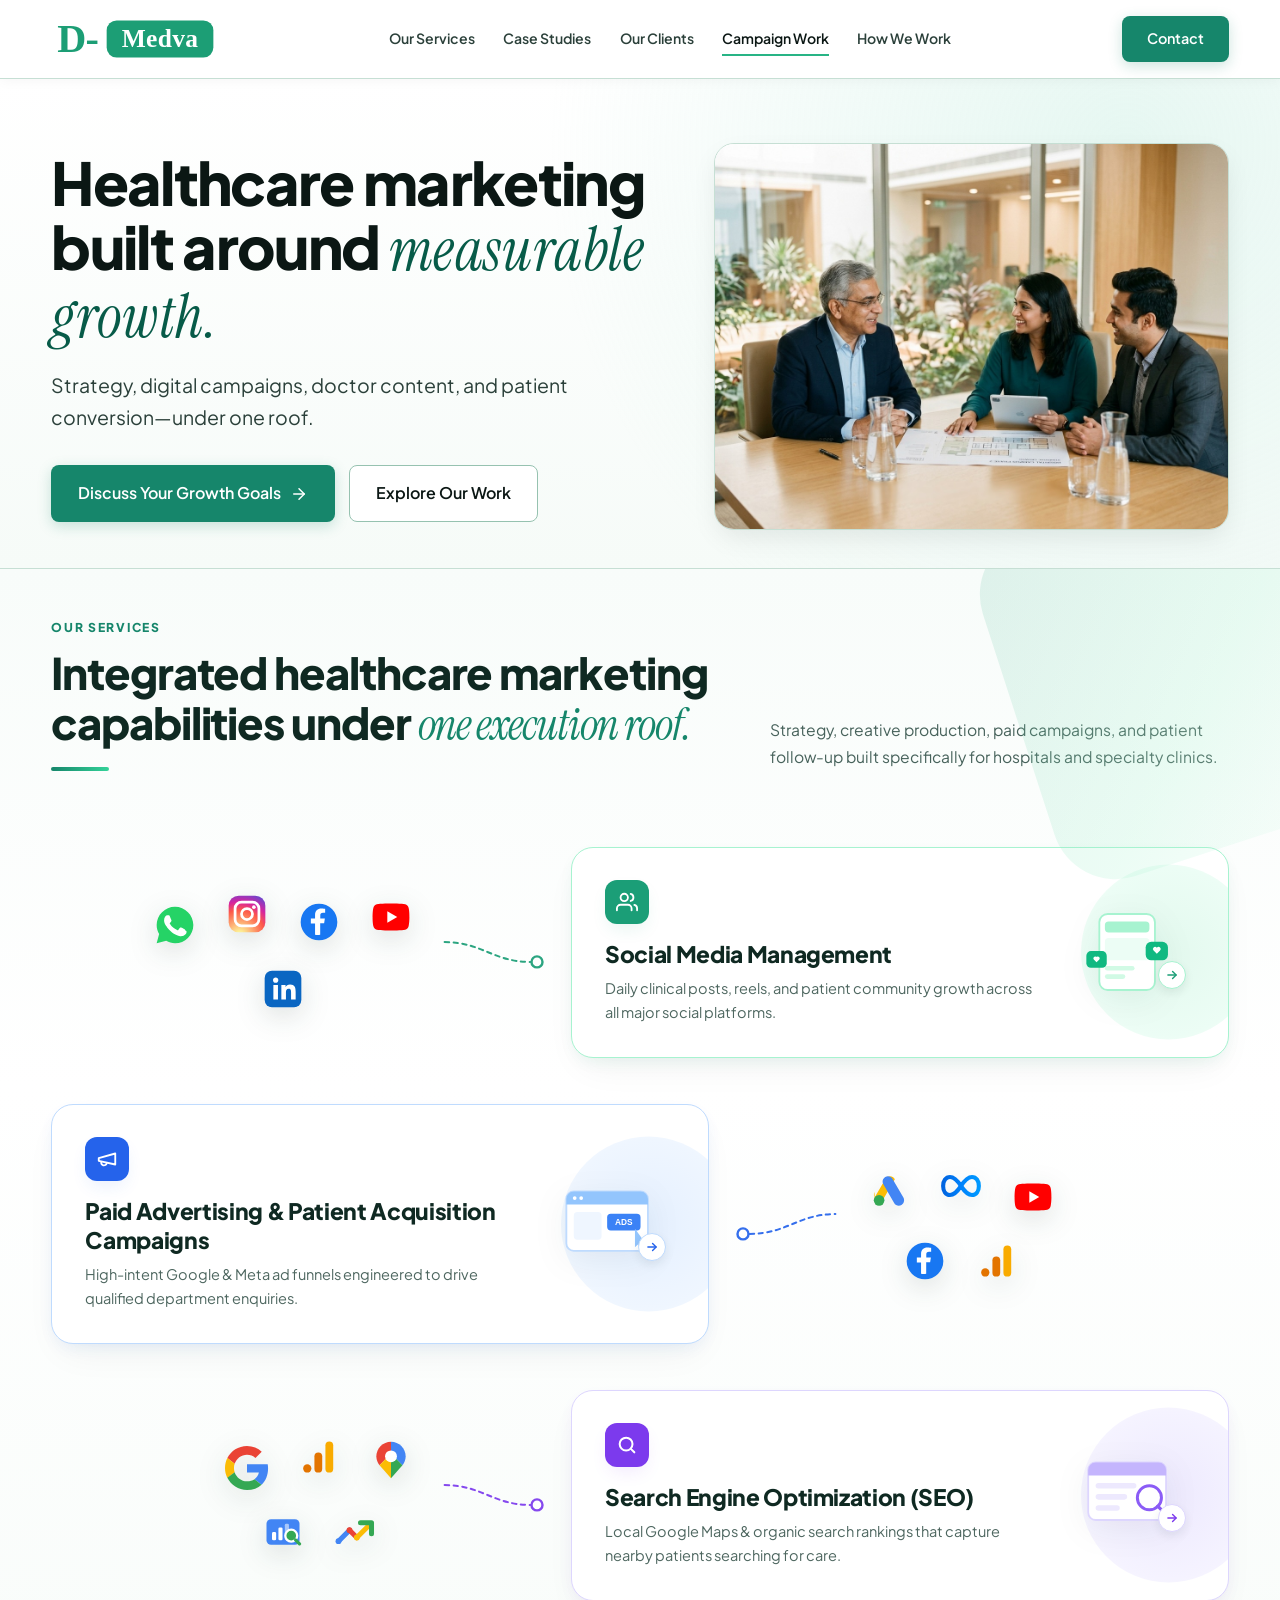
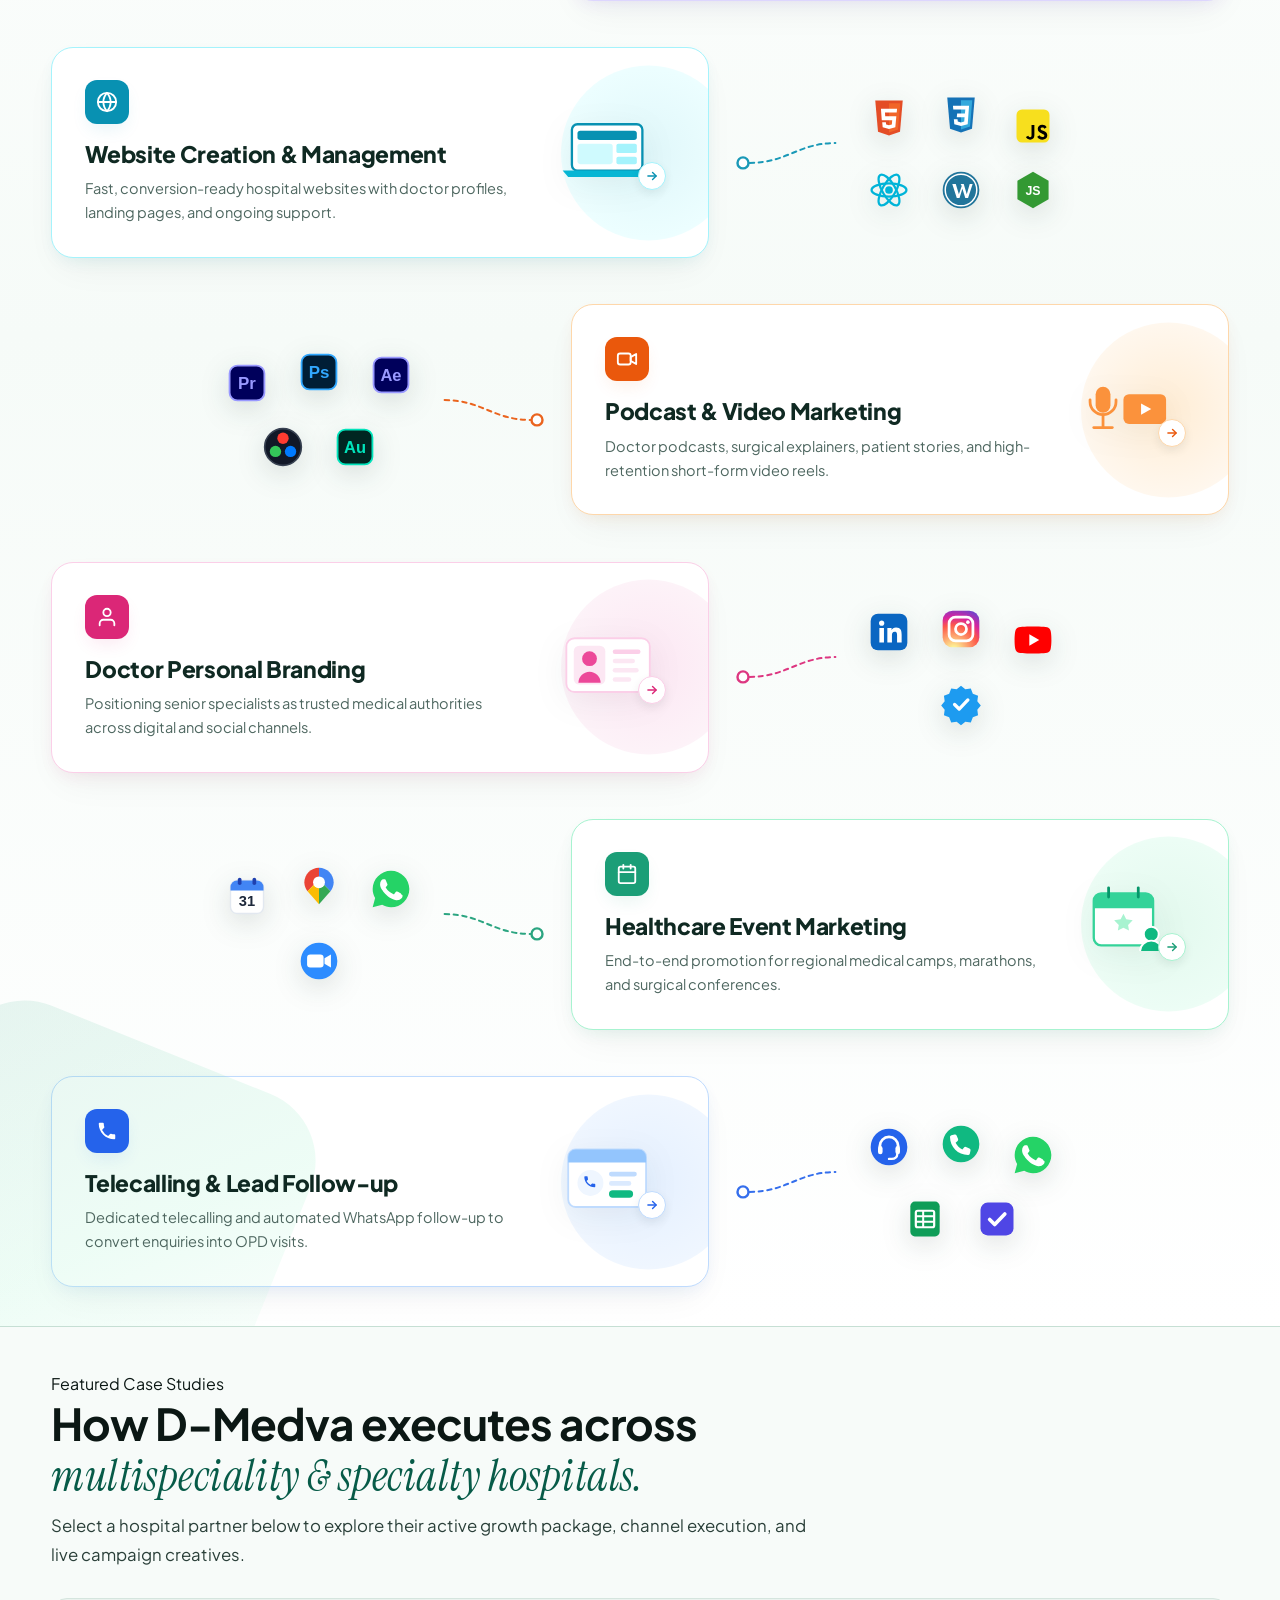
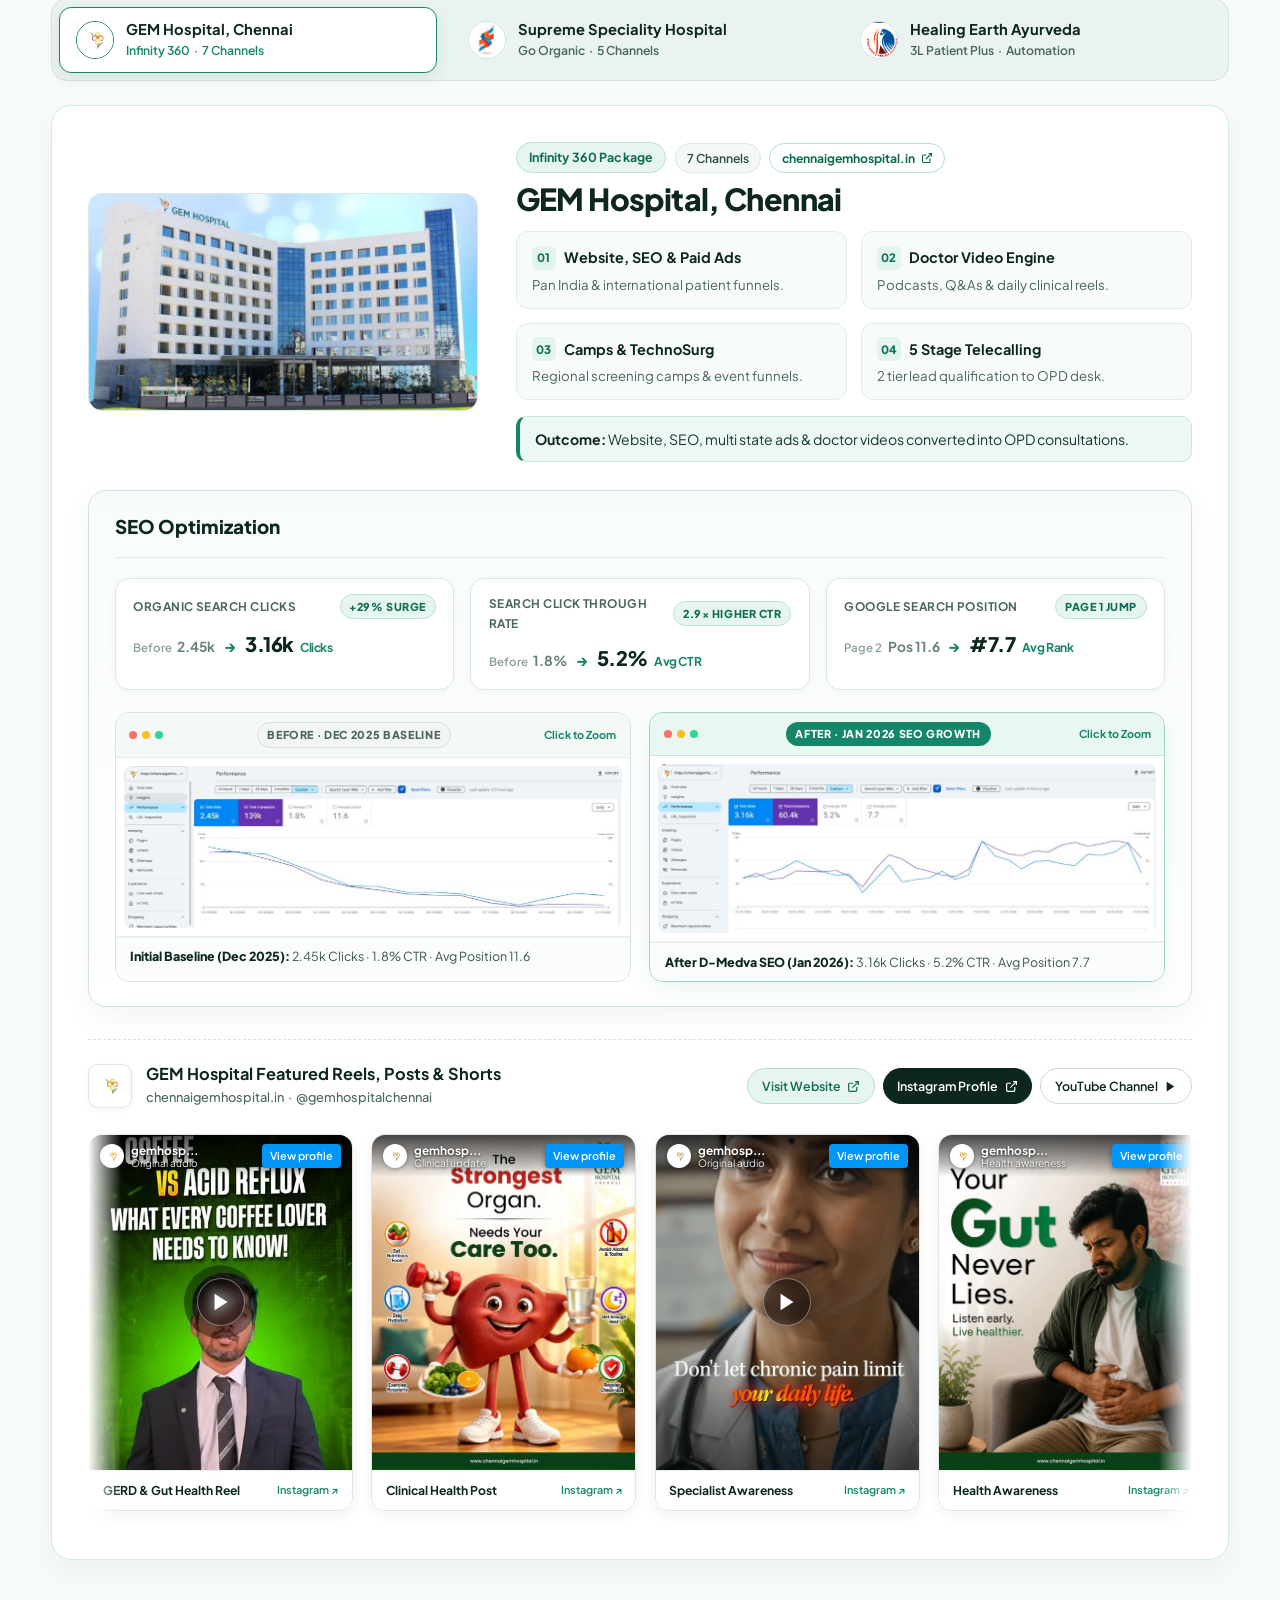
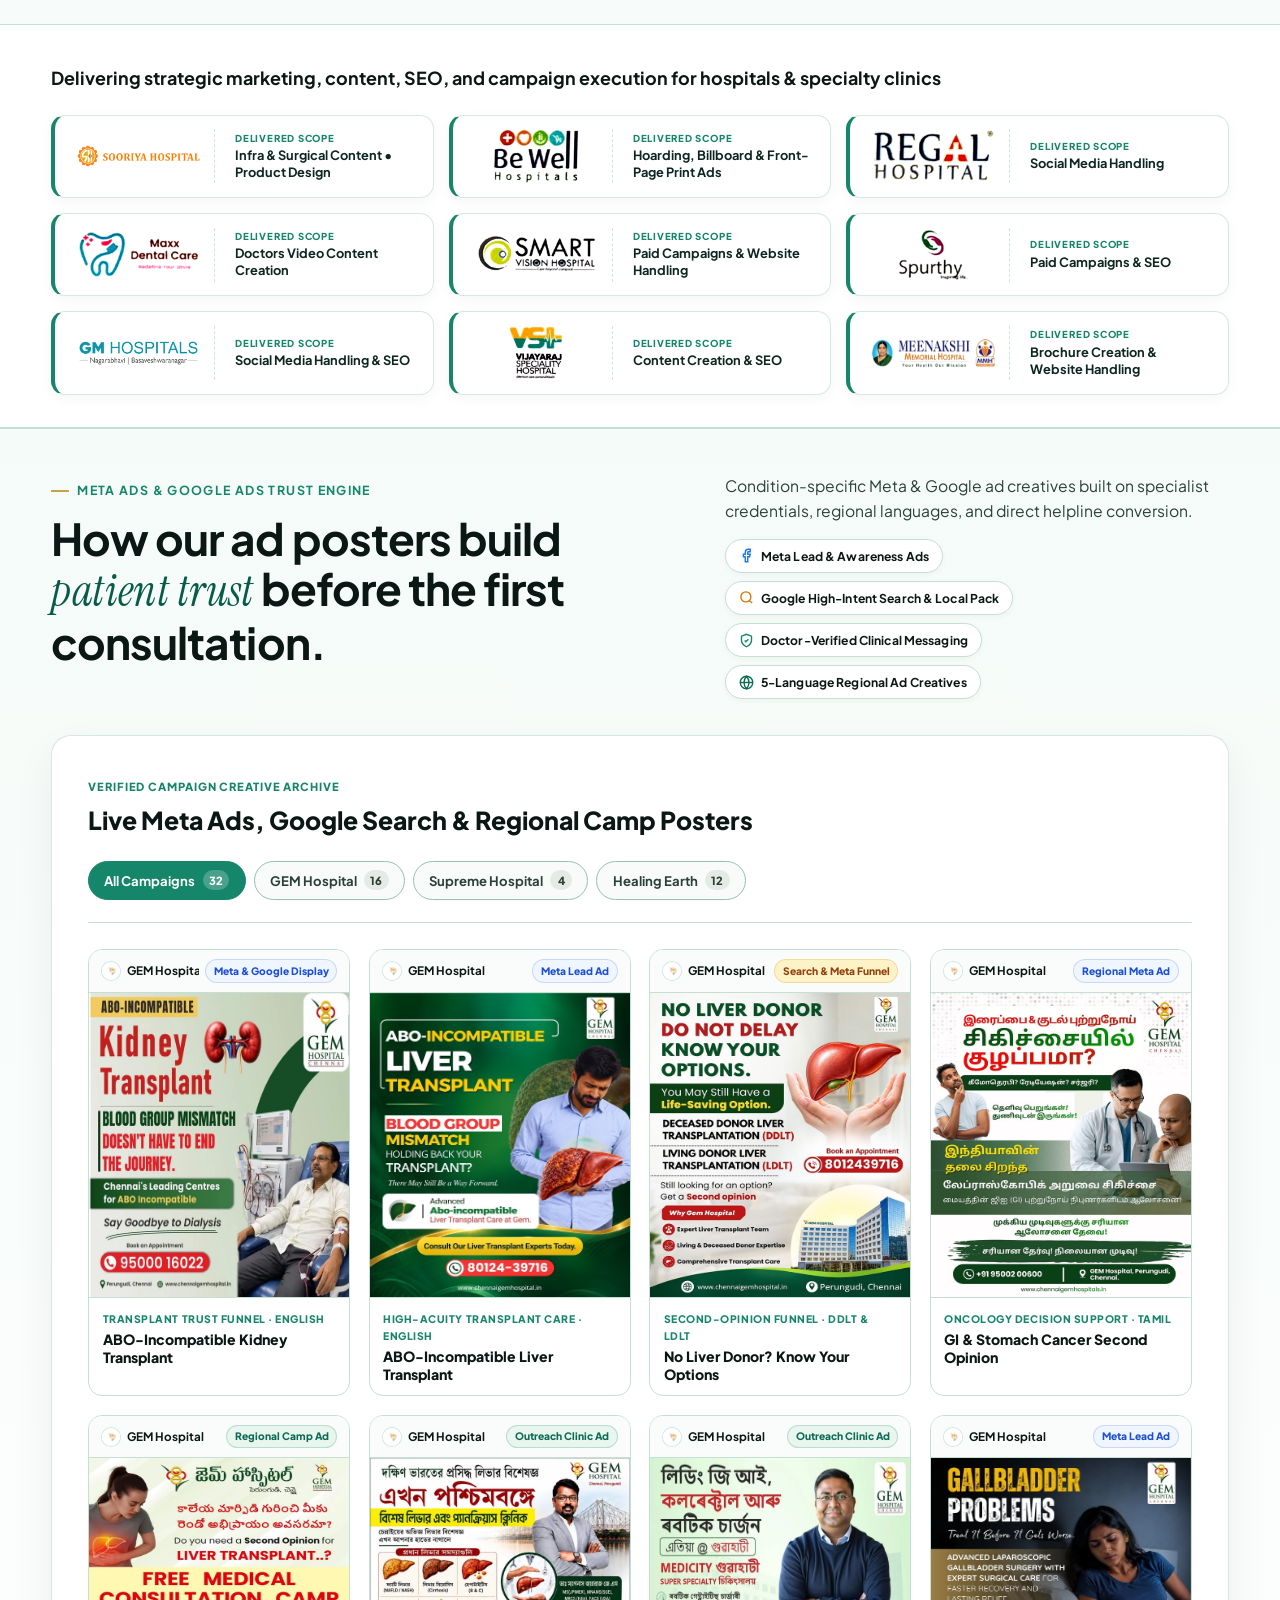
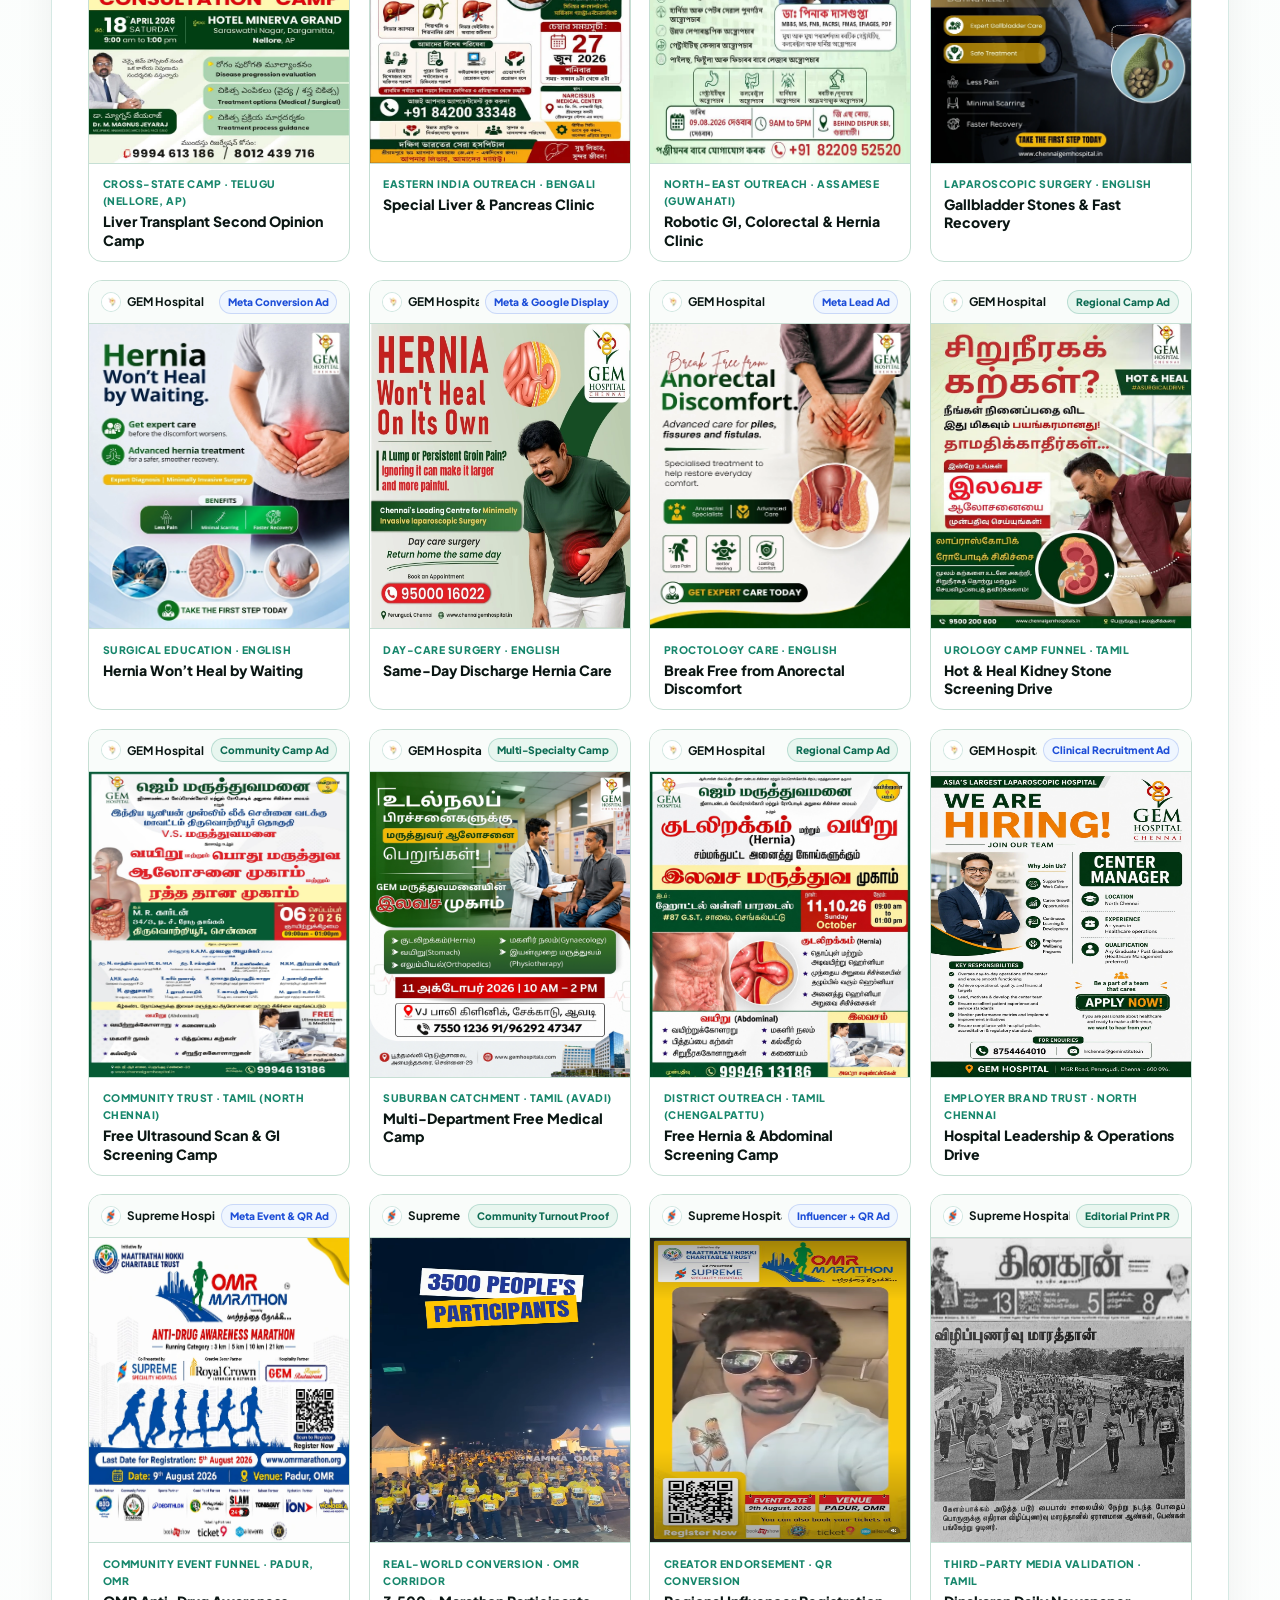
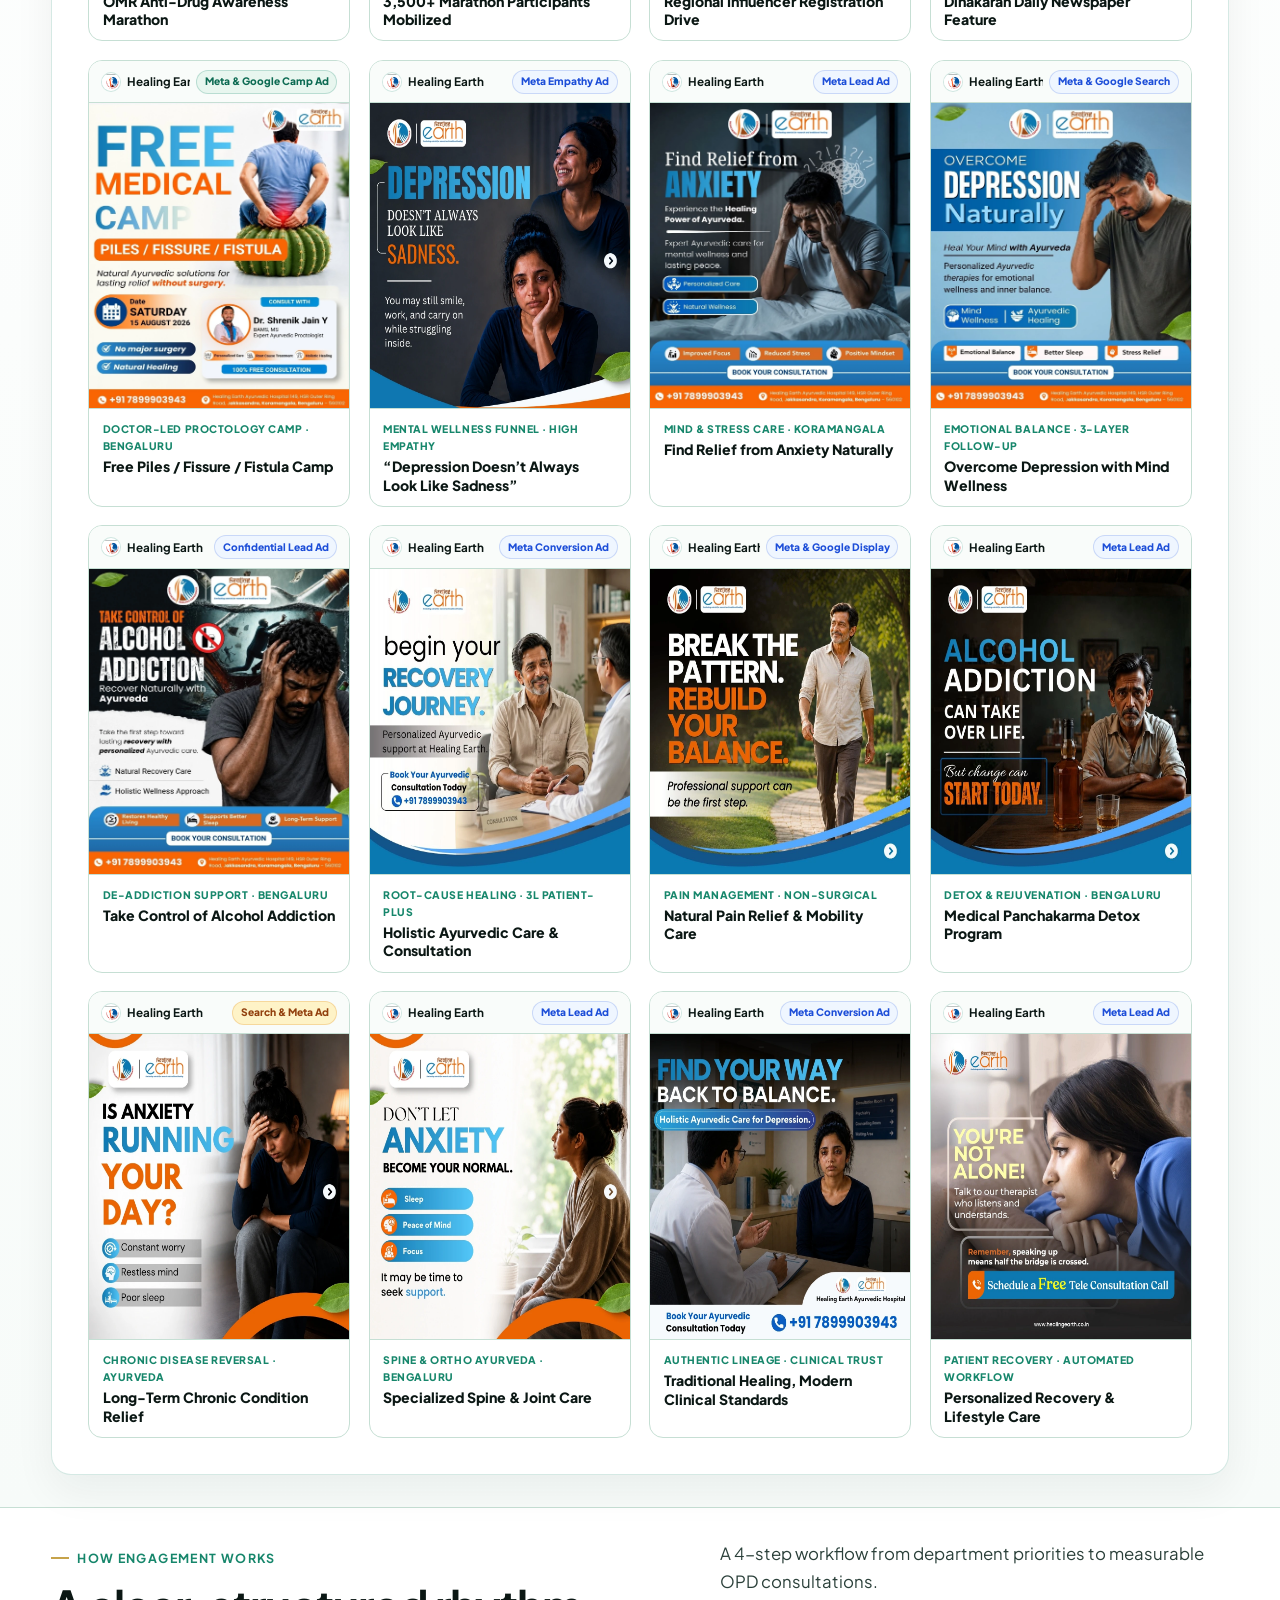
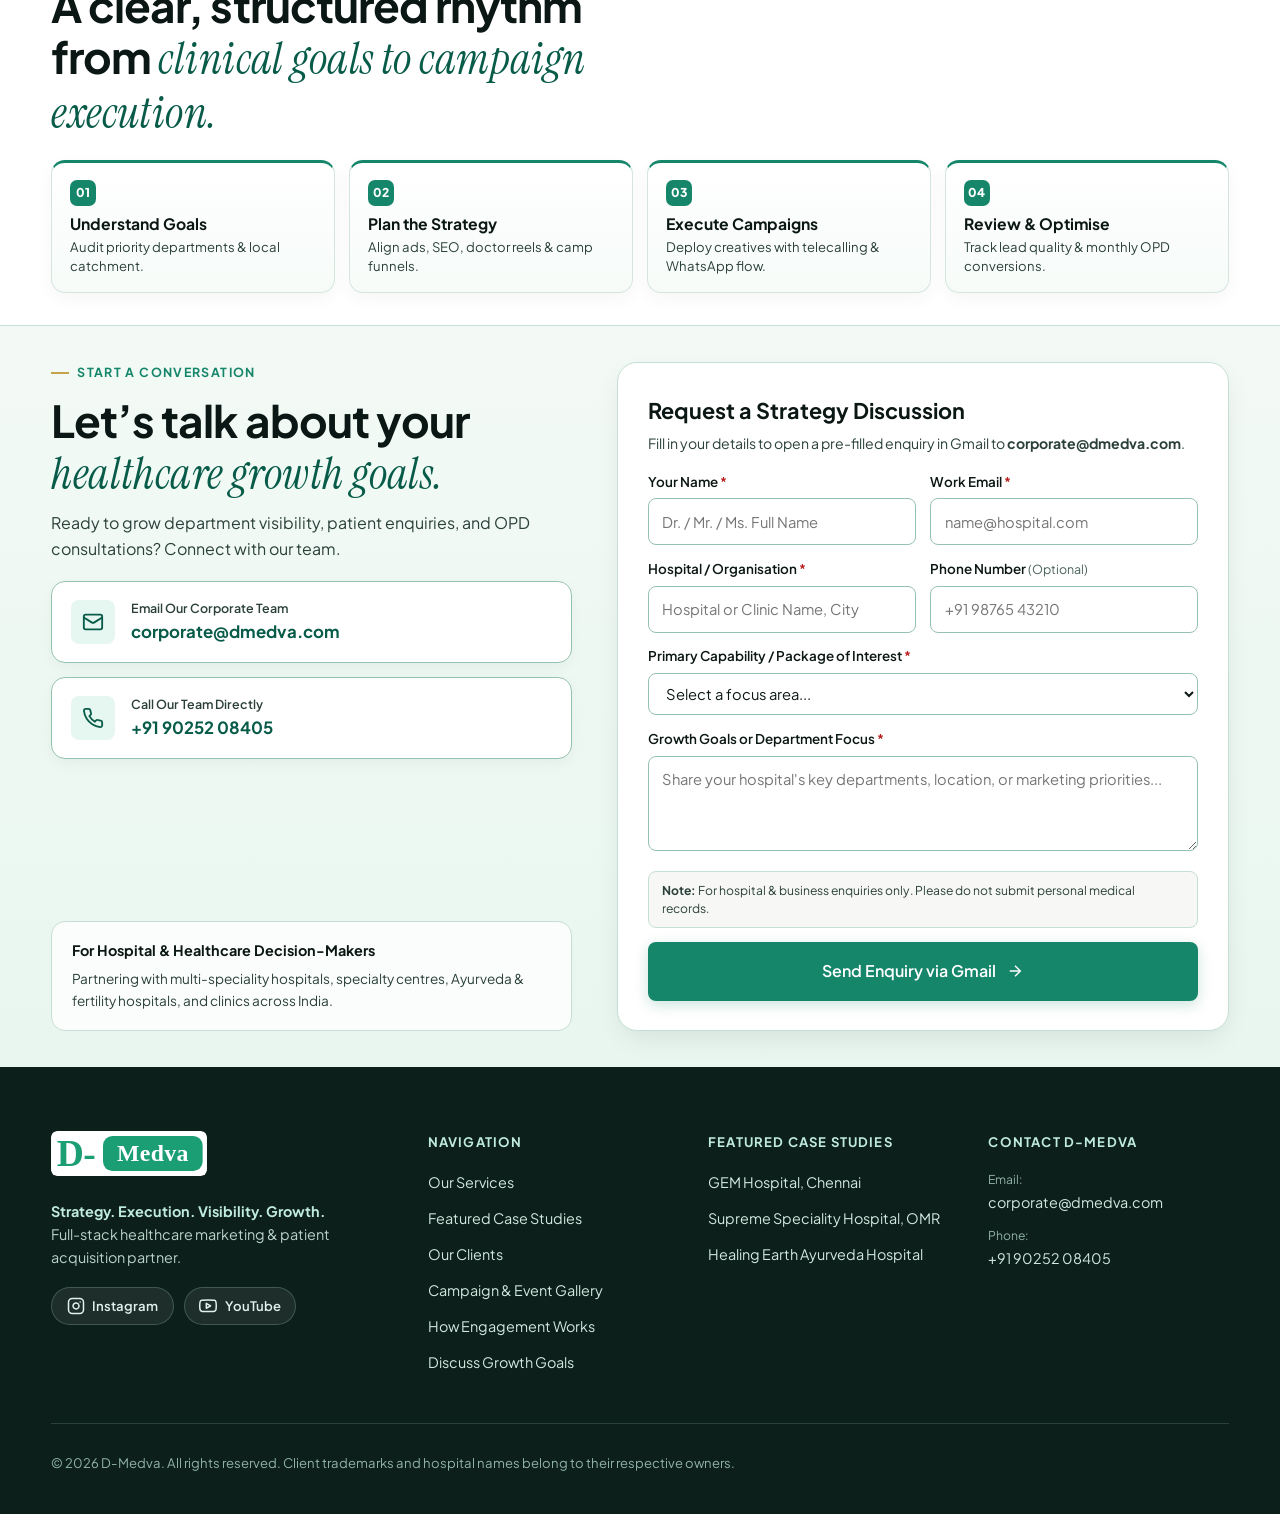
==== commit 3e944b53: "Keep hyphen only in D-Medva and remove all other dashes in Case Studies" ====
--- a/index.html
+++ b/index.html
@@ -919,7 +919,7 @@
         <div class="cs-header">
           <span class="eyebrow">Featured Case Studies</span>
           <h2 id="cases-heading" class="section-title">
-            How D-Medva executes across <span class="serif-accent">multi-speciality &amp; specialty hospitals.</span>
+            How D-Medva executes across <span class="serif-accent">multispeciality &amp; specialty hospitals.</span>
           </h2>
           <p class="section-intro">
             Select a hospital partner below to explore their active growth package, channel execution, and live campaign creatives.
@@ -939,7 +939,7 @@
             <img src="assets/portfolio/logo_gem_avatar.png" alt="" class="cs-tab-avatar" width="38" height="38" loading="lazy" decoding="async">
             <span class="cs-tab-copy">
               <strong>GEM Hospital, Chennai</strong>
-              <span>Infinity-360 &nbsp;·&nbsp; 7 Channels</span>
+              <span>Infinity 360 &nbsp;·&nbsp; 7 Channels</span>
             </span>
           </button>
 
@@ -954,7 +954,7 @@
             <img src="assets/portfolio/logo_supreme_avatar.png" alt="" class="cs-tab-avatar" width="38" height="38" loading="lazy" decoding="async">
             <span class="cs-tab-copy">
               <strong>Supreme Speciality Hospital</strong>
-              <span>Go-Organic &nbsp;·&nbsp; 5 Channels</span>
+              <span>Go Organic &nbsp;·&nbsp; 5 Channels</span>
             </span>
           </button>
 
@@ -969,7 +969,7 @@
             <img src="assets/portfolio/logo_healing_avatar.png" alt="" class="cs-tab-avatar" width="38" height="38" loading="lazy" decoding="async">
             <span class="cs-tab-copy">
               <strong>Healing Earth Ayurveda</strong>
-              <span>3L Patient-Plus &nbsp;·&nbsp; Automation</span>
+              <span>3L Patient Plus &nbsp;·&nbsp; Automation</span>
             </span>
           </button>
         </div>
@@ -997,7 +997,7 @@
               <!-- Crisp Scannable Content Column -->
               <div class="cs-text-col">
                 <div class="cs-meta-row">
-                  <span class="cs-pkg-badge">Infinity-360 Package</span>
+                  <span class="cs-pkg-badge">Infinity 360 Package</span>
                   <span class="cs-status-pill">7 Channels</span>
                   <a href="https://chennaigemhospital.in/" target="_blank" rel="noopener noreferrer" class="cs-web-pill">
                     <span>chennaigemhospital.in</span>
@@ -1012,7 +1012,7 @@
                       <span class="cs-entry-num">01</span>
                       <h4>Website, SEO &amp; Paid Ads</h4>
                     </div>
-                    <p>Pan-India &amp; international patient funnels.</p>
+                    <p>Pan India &amp; international patient funnels.</p>
                   </div>
 
                   <div class="cs-execution-entry">
@@ -1034,14 +1034,14 @@
                   <div class="cs-execution-entry">
                     <div class="cs-entry-head">
                       <span class="cs-entry-num">04</span>
-                      <h4>5-Stage Telecalling</h4>
-                    </div>
-                    <p>2-tier lead qualification to OPD desk.</p>
+                      <h4>5 Stage Telecalling</h4>
+                    </div>
+                    <p>2 tier lead qualification to OPD desk.</p>
                   </div>
                 </div>
 
                 <p class="cs-summary-note">
-                  <strong>Outcome:</strong> Website, SEO, multi-state ads &amp; doctor videos converted into OPD consultations.
+                  <strong>Outcome:</strong> Website, SEO, multi state ads &amp; doctor videos converted into OPD consultations.
                 </p>
               </div>
             </div>
@@ -1067,7 +1067,7 @@
 
                 <div class="gsc-kpi-card">
                   <div class="gsc-kpi-top">
-                    <span class="gsc-kpi-label">Search Click-Through Rate</span>
+                    <span class="gsc-kpi-label">Search Click Through Rate</span>
                     <span class="gsc-kpi-growth">2.9× Higher CTR</span>
                   </div>
                   <div class="gsc-kpi-values">
@@ -1098,7 +1098,7 @@
                     <span class="gsc-zoom-pill">Click to Zoom</span>
                   </div>
                   <div class="gsc-img-frame">
-                    <img src="assets/images/gsc-gem-before.jpg" alt="GEM Hospital Chennai Google Search Console Before Report — 2.45k Clicks, 1.8% CTR, Position 11.6" width="1080" height="390" loading="lazy" decoding="async">
+                    <img src="assets/images/gsc-gem-before.jpg" alt="GEM Hospital Chennai Google Search Console Before Report: 2.45k Clicks, 1.8% CTR, Position 11.6" width="1080" height="390" loading="lazy" decoding="async">
                   </div>
                   <figcaption class="gsc-screen-caption">
                     <strong>Initial Baseline (Dec 2025):</strong> 2.45k Clicks · 1.8% CTR · Avg Position 11.6
@@ -1112,7 +1112,7 @@
                     <span class="gsc-zoom-pill">Click to Zoom</span>
                   </div>
                   <div class="gsc-img-frame">
-                    <img src="assets/images/gsc-gem-after.jpg" alt="GEM Hospital Chennai Google Search Console After Report — 3.16k Clicks, 5.2% CTR, Position 7.7" width="1080" height="390" loading="lazy" decoding="async">
+                    <img src="assets/images/gsc-gem-after.jpg" alt="GEM Hospital Chennai Google Search Console After Report: 3.16k Clicks, 5.2% CTR, Position 7.7" width="1080" height="390" loading="lazy" decoding="async">
                   </div>
                   <figcaption class="gsc-screen-caption">
                     <strong>After D-Medva SEO (Jan 2026):</strong> 3.16k Clicks · 5.2% CTR · Avg Position 7.7
@@ -1127,7 +1127,7 @@
                 <div class="cs-marquee-brand">
                   <img src="assets/portfolio/logo_gem_avatar.png" alt="GEM Hospital" class="cs-marquee-avatar" loading="lazy" decoding="async">
                   <div>
-                    <h4 class="cs-marquee-title">GEM Hospital — Featured Reels, Posts &amp; Shorts</h4>
+                    <h4 class="cs-marquee-title">GEM Hospital Featured Reels, Posts &amp; Shorts</h4>
                     <span class="cs-marquee-sub">chennaigemhospital.in &nbsp;·&nbsp; @gemhospitalchennai</span>
                   </div>
                 </div>
@@ -1480,7 +1480,7 @@
               <!-- Crisp Scannable Content Column -->
               <div class="cs-text-col">
                 <div class="cs-meta-row">
-                  <span class="cs-pkg-badge">Go-Organic Package</span>
+                  <span class="cs-pkg-badge">Go Organic Package</span>
                   <span class="cs-status-pill">5 Channels</span>
                   <a href="https://supremehospitals.in/" target="_blank" rel="noopener noreferrer" class="cs-web-pill">
                     <span>supremehospitals.in</span>
@@ -1519,7 +1519,7 @@
                       <span class="cs-entry-num">04</span>
                       <h4>Monthly Dept Drives</h4>
                     </div>
-                    <p>2–3 targeted local specialty campaigns.</p>
+                    <p>2 to 3 targeted local specialty campaigns.</p>
                   </div>
                 </div>
 
@@ -1581,7 +1581,7 @@
                     <span class="gsc-zoom-pill">Click to Zoom</span>
                   </div>
                   <div class="gsc-img-frame">
-                    <img src="assets/images/gsc-supreme-before.jpg" alt="Supreme Speciality Hospital Google Search Console Before Report — 104 Clicks, 6.1k Impressions, Position 16" width="1080" height="475" loading="lazy" decoding="async">
+                    <img src="assets/images/gsc-supreme-before.jpg" alt="Supreme Speciality Hospital Google Search Console Before Report: 104 Clicks, 6.1k Impressions, Position 16" width="1080" height="475" loading="lazy" decoding="async">
                   </div>
                   <figcaption class="gsc-screen-caption">
                     <strong>Initial Baseline (Dec 2025):</strong> 104 Clicks · 6.1k Impressions · Avg Position 16
@@ -1595,7 +1595,7 @@
                     <span class="gsc-zoom-pill">Click to Zoom</span>
                   </div>
                   <div class="gsc-img-frame">
-                    <img src="assets/images/gsc-supreme-after.jpg" alt="Supreme Speciality Hospital Google Search Console After Report — 5.63k Clicks, 919k Impressions, Position 3.8" width="1080" height="475" loading="lazy" decoding="async">
+                    <img src="assets/images/gsc-supreme-after.jpg" alt="Supreme Speciality Hospital Google Search Console After Report: 5.63k Clicks, 919k Impressions, Position 3.8" width="1080" height="475" loading="lazy" decoding="async">
                   </div>
                   <figcaption class="gsc-screen-caption">
                     <strong>After D-Medva SEO (Feb 2026):</strong> 5.63k Clicks · 919k Impressions · Avg Position 3.8
@@ -1610,7 +1610,7 @@
                 <div class="cs-marquee-brand">
                   <img src="assets/portfolio/logo_supreme_avatar.png" alt="Supreme Speciality Hospital" class="cs-marquee-avatar" loading="lazy" decoding="async">
                   <div>
-                    <h4 class="cs-marquee-title">Supreme Speciality Hospital — Featured Reels &amp; Shorts</h4>
+                    <h4 class="cs-marquee-title">Supreme Speciality Hospital Featured Reels &amp; Shorts</h4>
                     <span class="cs-marquee-sub">supremehospitals.in &nbsp;·&nbsp; @supremehospitalsomr</span>
                   </div>
                 </div>
@@ -1955,7 +1955,7 @@
               <!-- Crisp Scannable Content Column -->
               <div class="cs-text-col">
                 <div class="cs-meta-row">
-                  <span class="cs-pkg-badge">3L Patient-Plus Package</span>
+                  <span class="cs-pkg-badge">3L Patient Plus Package</span>
                   <span class="cs-status-pill">4 Channels + Automation</span>
                   <a href="https://healingearth.co.in/" target="_blank" rel="noopener noreferrer" class="cs-web-pill">
                     <span>healingearth.co.in</span>
@@ -1978,7 +1978,7 @@
                       <span class="cs-entry-num">02</span>
                       <h4>Instant WhatsApp Flow</h4>
                     </div>
-                    <p>Auto-replies, clinic map &amp; reminders.</p>
+                    <p>Auto replies, clinic map &amp; reminders.</p>
                   </div>
 
                   <div class="cs-execution-entry">
@@ -1992,14 +1992,14 @@
                   <div class="cs-execution-entry">
                     <div class="cs-entry-head">
                       <span class="cs-entry-num">04</span>
-                      <h4>Zero-Delay CRM Sync</h4>
+                      <h4>Zero Delay CRM Sync</h4>
                     </div>
                     <p>Ad click to confirmed booking tracking.</p>
                   </div>
                 </div>
 
                 <p class="cs-summary-note">
-                  <strong>Outcome:</strong> Website, SEO &amp; zero lead drop-off via instant 3-layer automation.
+                  <strong>Outcome:</strong> Website, SEO &amp; zero lead drop off via instant 3 layer automation.
                 </p>
               </div>
             </div>
@@ -2056,7 +2056,7 @@
                     <span class="gsc-zoom-pill">Click to Zoom</span>
                   </div>
                   <div class="gsc-img-frame">
-                    <img src="assets/images/gsc-healing-before.jpg" alt="Healing Earth Ayurveda Hospital Google Search Console Before Report — 578 Clicks, 89.6k Impressions, Position 6.2" width="1080" height="440" loading="lazy" decoding="async">
+                    <img src="assets/images/gsc-healing-before.jpg" alt="Healing Earth Ayurveda Hospital Google Search Console Before Report: 578 Clicks, 89.6k Impressions, Position 6.2" width="1080" height="440" loading="lazy" decoding="async">
                   </div>
                   <figcaption class="gsc-screen-caption">
                     <strong>Initial Baseline (Dec 2025):</strong> 578 Clicks · 89.6k Impressions · Avg Position 6.2
@@ -2070,7 +2070,7 @@
                     <span class="gsc-zoom-pill">Click to Zoom</span>
                   </div>
                   <div class="gsc-img-frame">
-                    <img src="assets/images/gsc-healing-after.jpg" alt="Healing Earth Ayurveda Hospital Google Search Console After Report — 1.14k Clicks, 206k Impressions, Position 4.5" width="1080" height="440" loading="lazy" decoding="async">
+                    <img src="assets/images/gsc-healing-after.jpg" alt="Healing Earth Ayurveda Hospital Google Search Console After Report: 1.14k Clicks, 206k Impressions, Position 4.5" width="1080" height="440" loading="lazy" decoding="async">
                   </div>
                   <figcaption class="gsc-screen-caption">
                     <strong>After D-Medva SEO (Mar 2026):</strong> 1.14k Clicks · 206k Impressions · Avg Position 4.5
@@ -2085,7 +2085,7 @@
                 <div class="cs-marquee-brand">
                   <img src="assets/portfolio/logo_healing_avatar.png" alt="Healing Earth Ayurveda Hospital" class="cs-marquee-avatar" loading="lazy" decoding="async">
                   <div>
-                    <h4 class="cs-marquee-title">Healing Earth Ayurveda Hospital — Campaign Creatives &amp; Projects</h4>
+                    <h4 class="cs-marquee-title">Healing Earth Ayurveda Hospital Campaign Creatives &amp; Projects</h4>
                     <span class="cs-marquee-sub">healingearth.co.in &nbsp;·&nbsp; Paid Media, Event &amp; Wellness Campaigns</span>
                   </div>
                 </div>
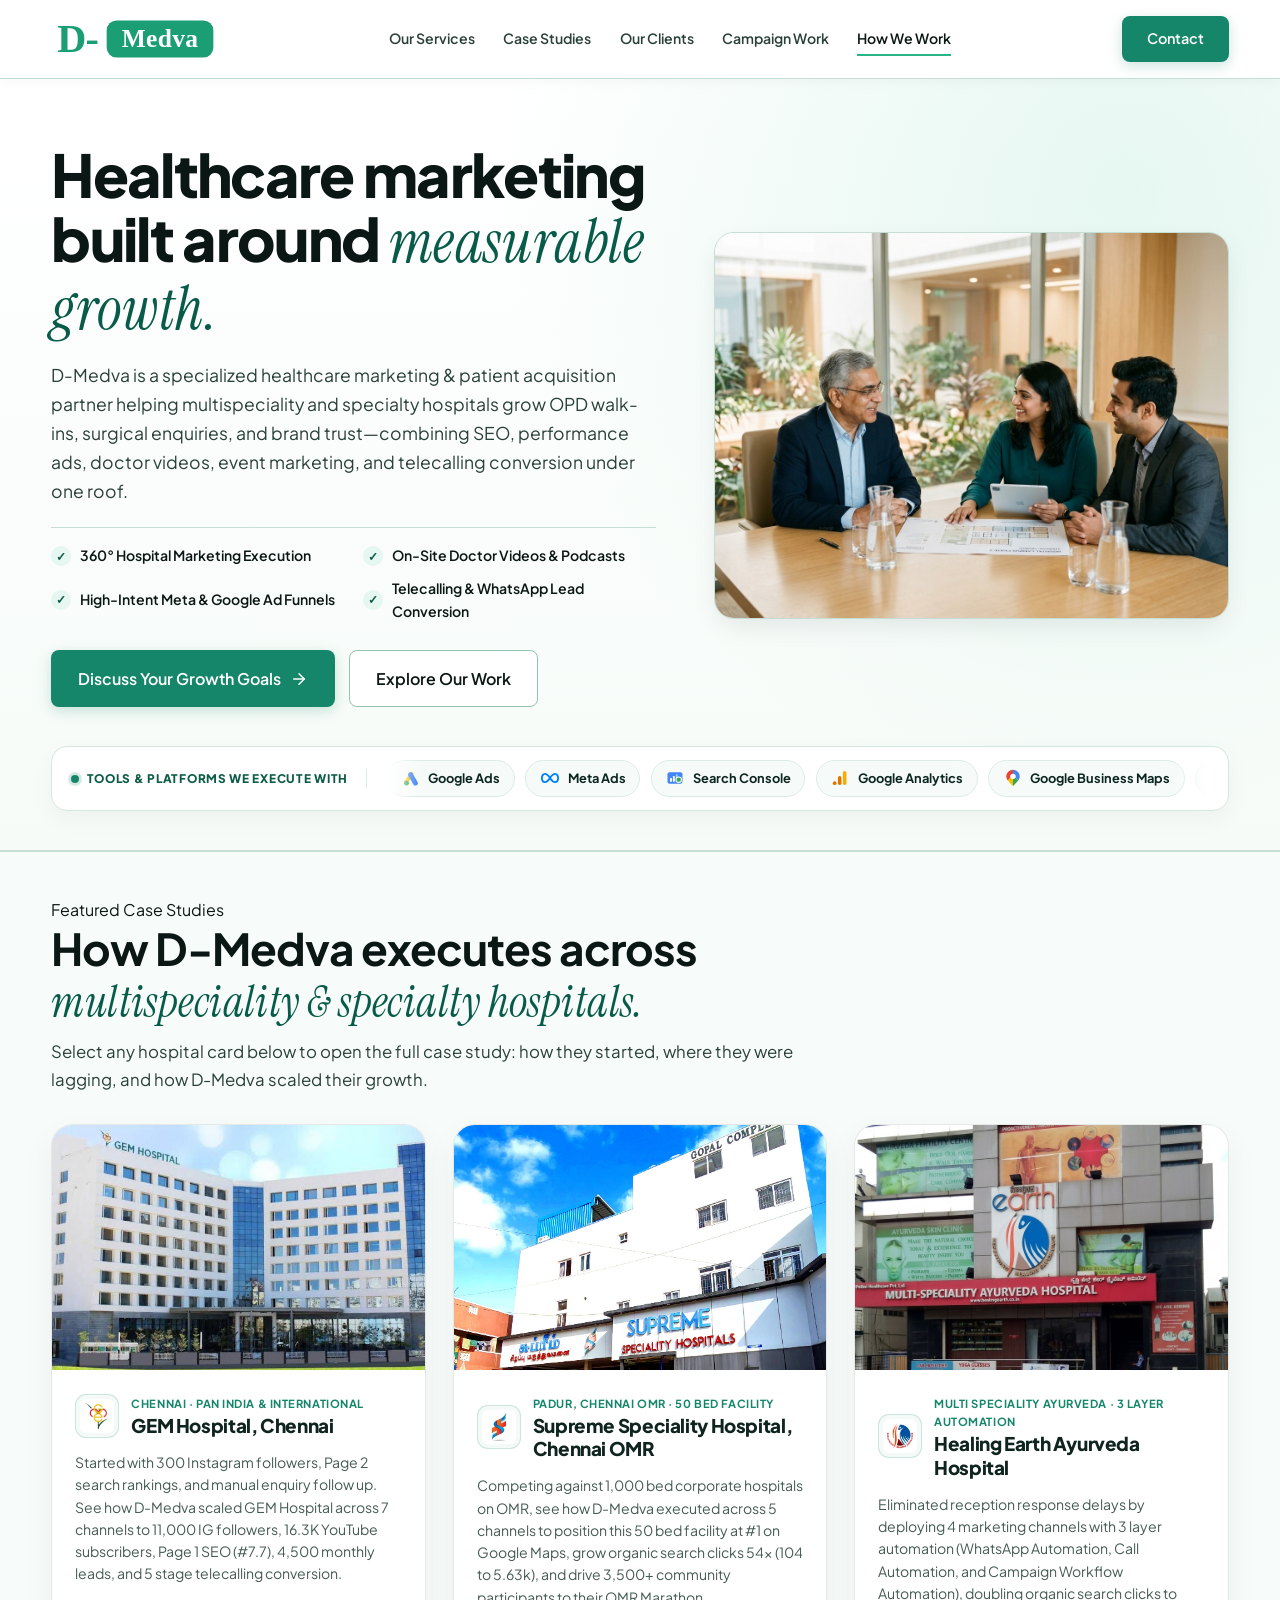
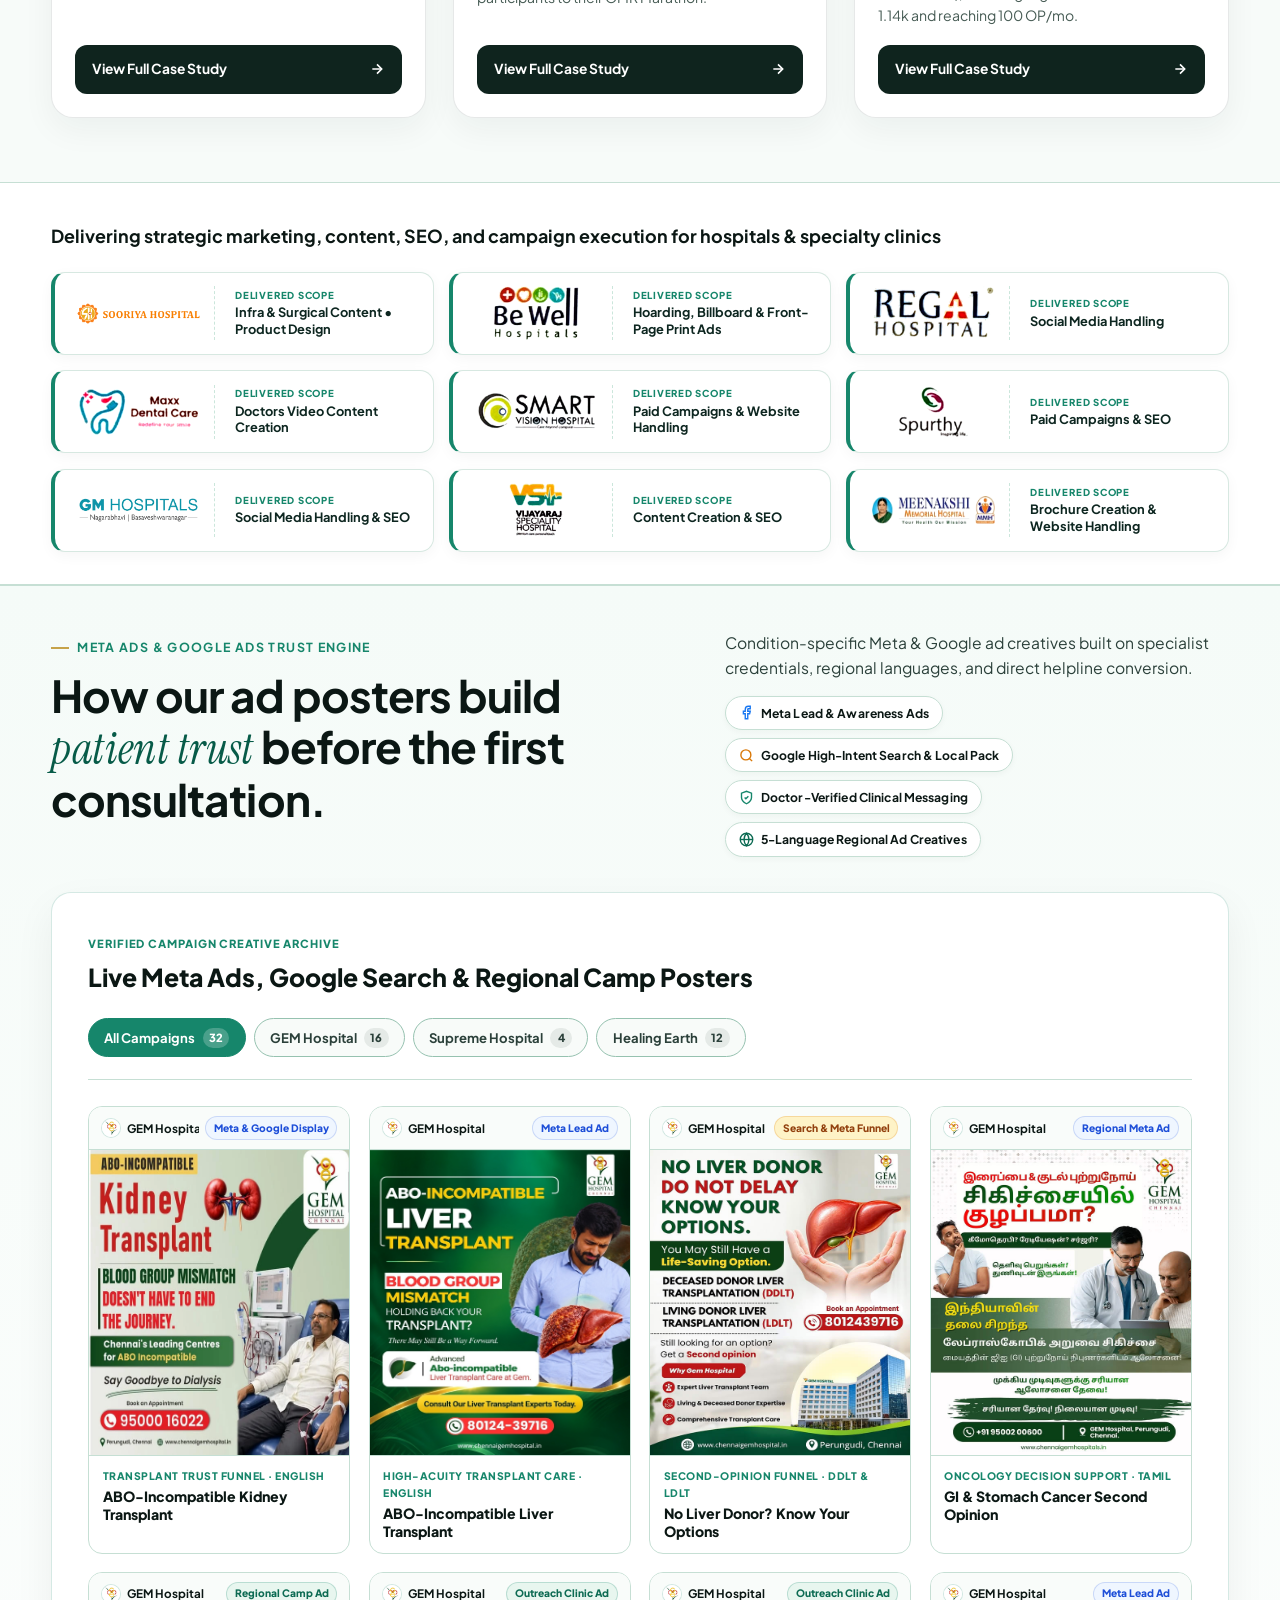
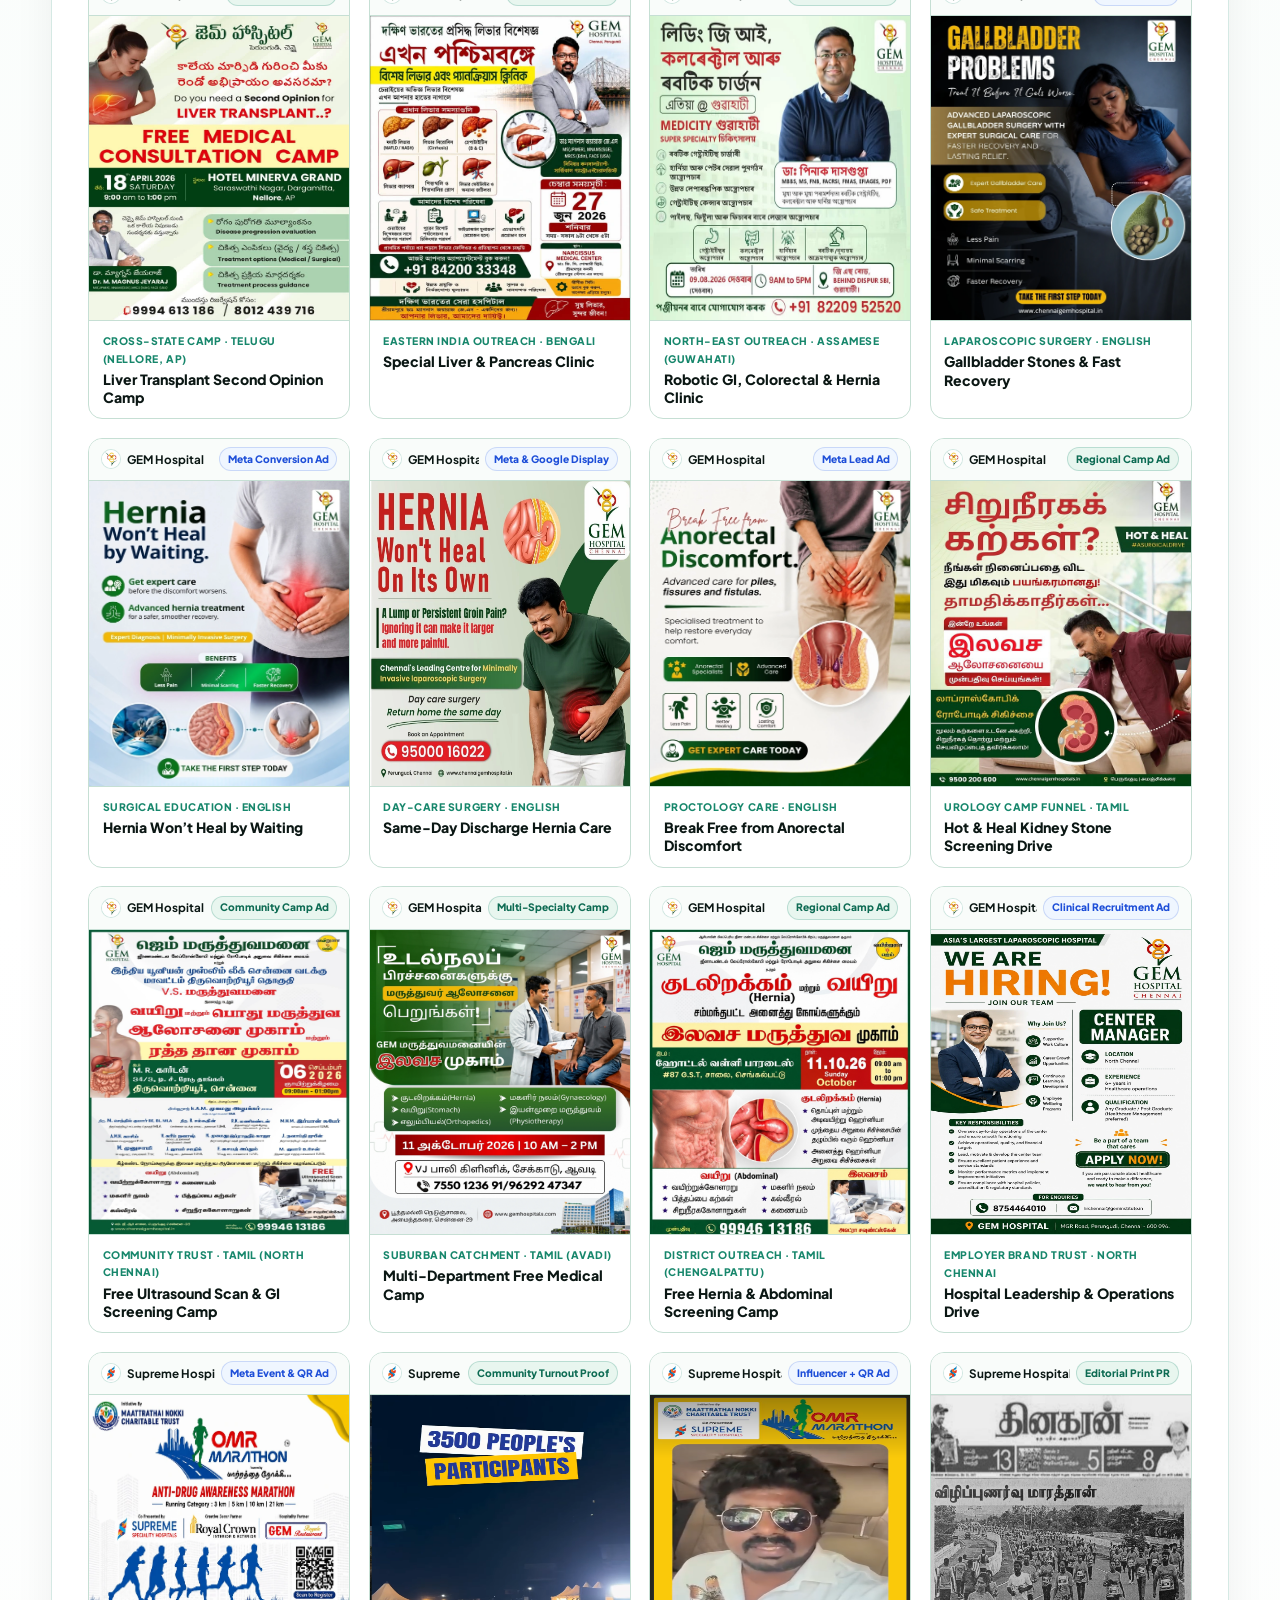
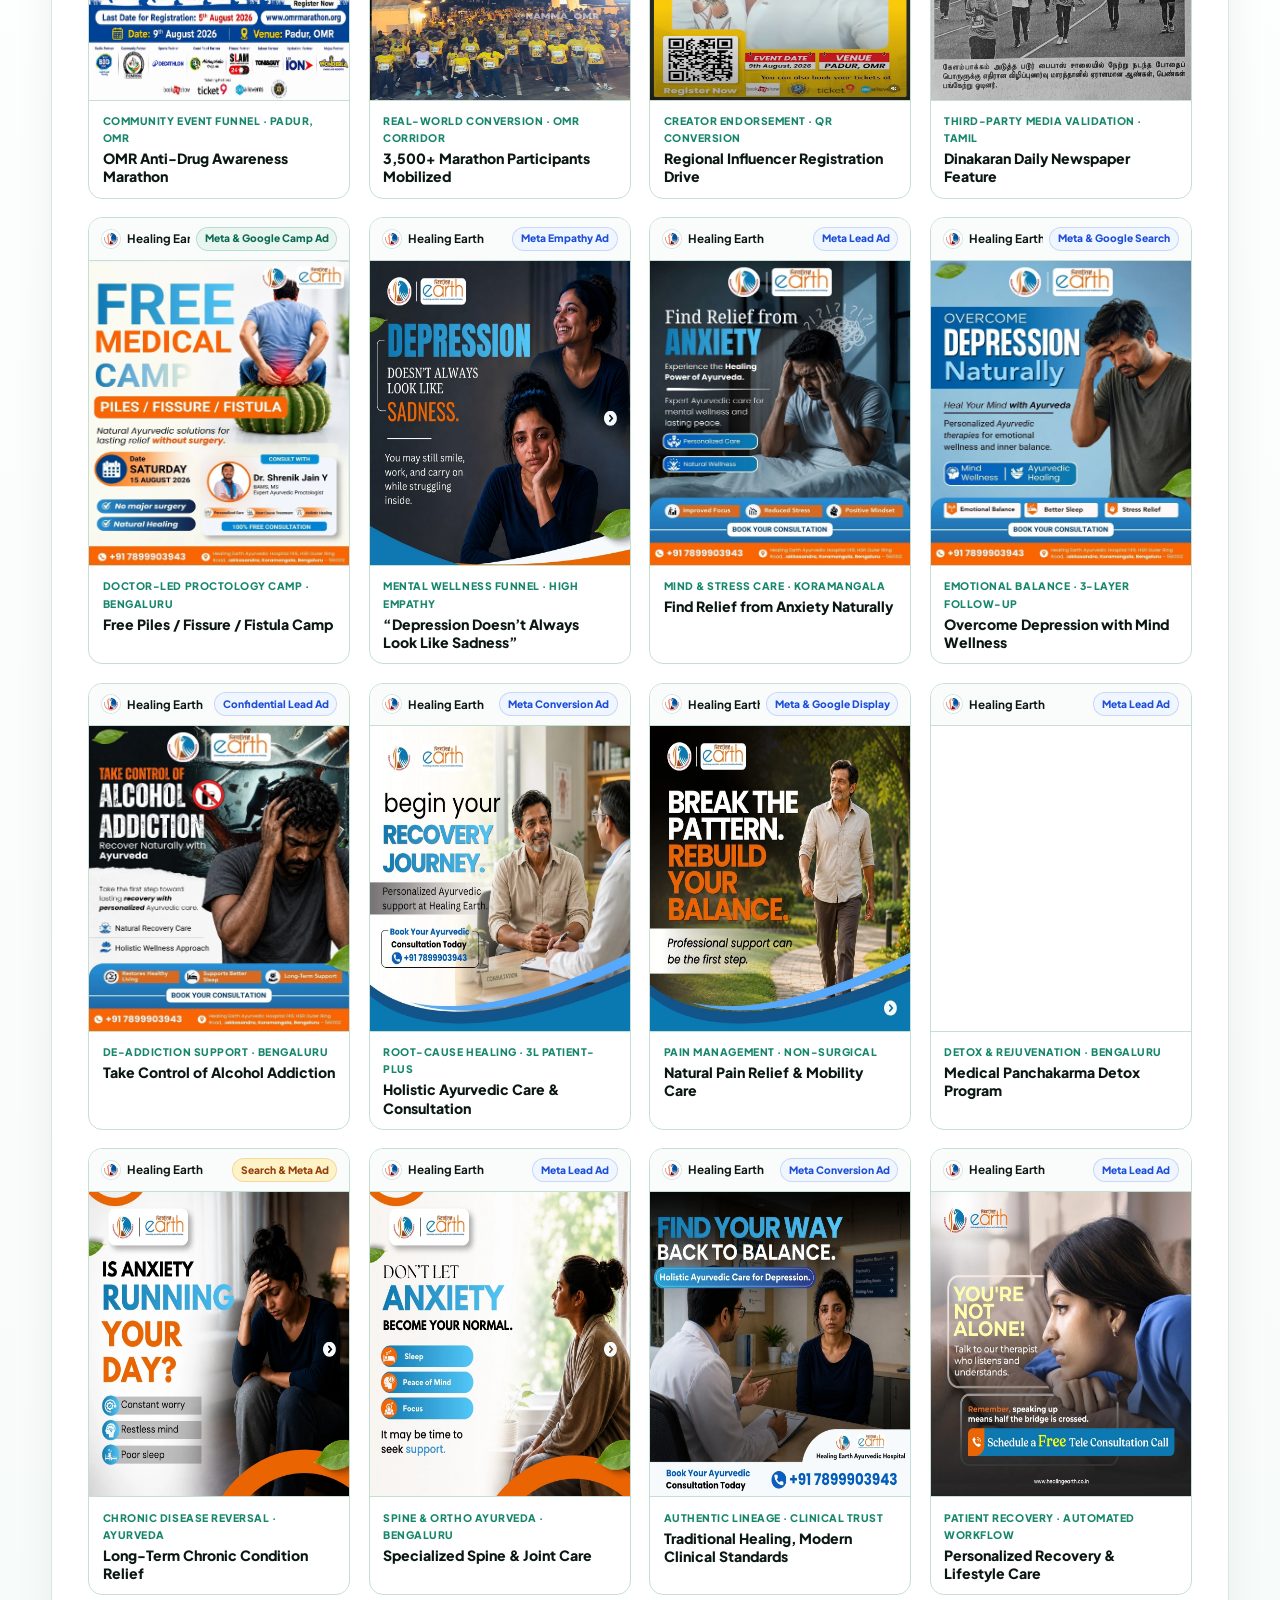
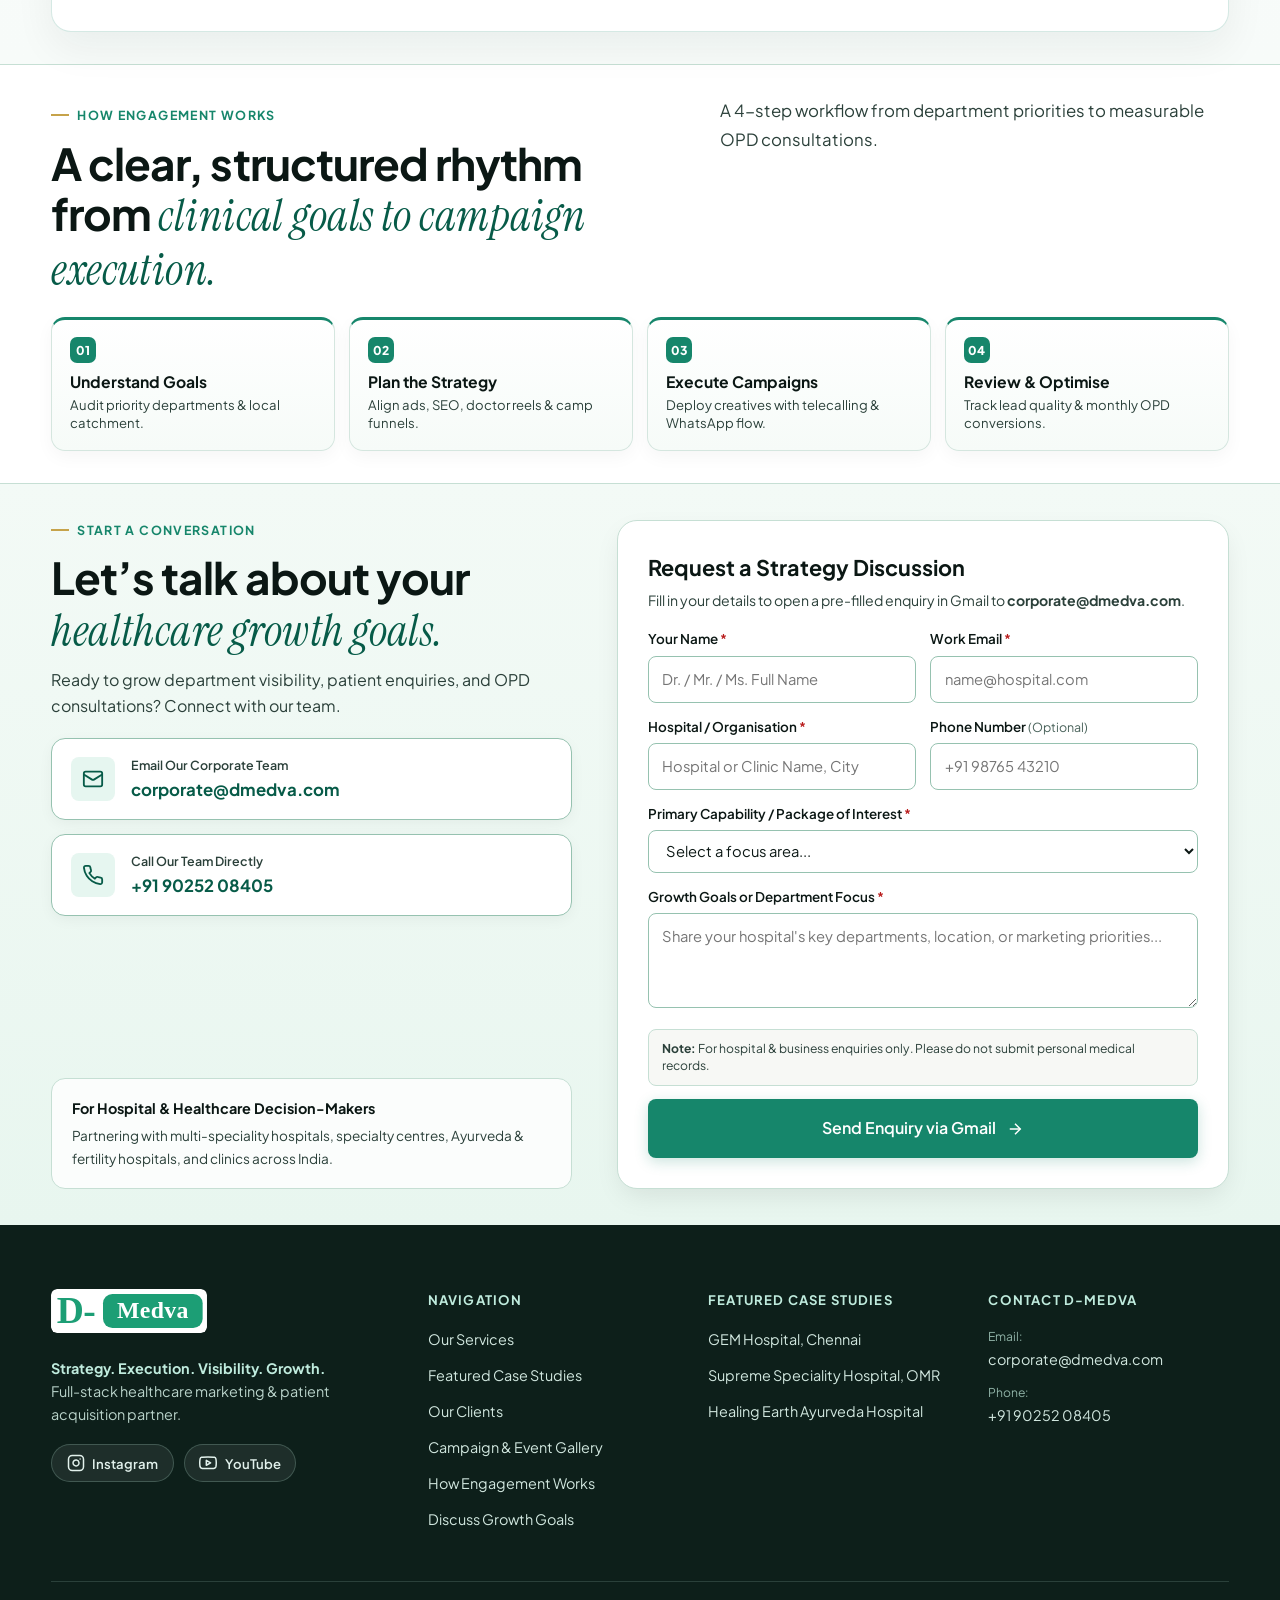
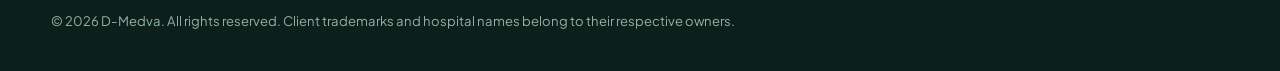
==== commit a1f7904a: "Add detailed case study pages, hero tools marquee, and mobile view optimizations" ====
--- a/index.html
+++ b/index.html
@@ -29,7 +29,7 @@
   <link rel="preconnect" href="https://fonts.gstatic.com" crossorigin>
   <link href="https://fonts.googleapis.com/css2?family=Instrument+Serif:ital@0;1&amp;family=Plus+Jakarta+Sans:wght@400;500;600;700;800&amp;display=swap" rel="stylesheet">
 
-  <link rel="stylesheet" href="css/styles.css?v=20261022-cs-gsc-mobile">
+  <link rel="stylesheet" href="css/styles.css?v=20261029-skytools">
 
   <!-- Structured Data (Matches visible, verified content only) -->
   <script type="application/ld+json">
@@ -113,8 +113,27 @@
           </h1>
 
           <p class="hero-lead">
-            Strategy, digital campaigns, doctor content, and patient conversion—under one roof.
+            D-Medva is a specialized healthcare marketing &amp; patient acquisition partner helping multispeciality and specialty hospitals grow OPD walk-ins, surgical enquiries, and brand trust—combining SEO, performance ads, doctor videos, event marketing, and telecalling conversion under one roof.
           </p>
+
+          <div class="hero-pillars" aria-label="D-Medva Core Strengths">
+            <div class="hero-pillar-item">
+              <span class="pillar-check" aria-hidden="true">✓</span>
+              <span>360° Hospital Marketing Execution</span>
+            </div>
+            <div class="hero-pillar-item">
+              <span class="pillar-check" aria-hidden="true">✓</span>
+              <span>On-Site Doctor Videos &amp; Podcasts</span>
+            </div>
+            <div class="hero-pillar-item">
+              <span class="pillar-check" aria-hidden="true">✓</span>
+              <span>High-Intent Meta &amp; Google Ad Funnels</span>
+            </div>
+            <div class="hero-pillar-item">
+              <span class="pillar-check" aria-hidden="true">✓</span>
+              <span>Telecalling &amp; WhatsApp Lead Conversion</span>
+            </div>
+          </div>
 
           <div class="hero-actions">
             <a href="#contact" class="btn btn-primary btn-lg">
@@ -139,6 +158,303 @@
               class="hero-editorial-img"
             >
           </figure>
+        </div>
+      </div>
+
+      <!-- Tools & Platforms We Use Marquee Strip -->
+      <div class="container">
+        <div class="hero-tools-marquee" aria-label="Platforms and tools D-Medva uses to scale hospital growth">
+          <div class="hero-tools-label">
+            <span class="hero-tools-dot" aria-hidden="true"></span>
+            <span>Tools &amp; Platforms We Execute With</span>
+          </div>
+          <div class="hero-tools-viewport">
+            <div class="hero-tools-track">
+              <!-- Set 1 -->
+              <div class="hero-tool-pill">
+                <svg viewBox="0 0 48 48" width="20" height="20" aria-hidden="true"><path fill="#FBBC04" d="M8.3 33.4L20.1 13c1.6-2.8 5.2-3.7 8-2.1 1 .6 1.8 1.4 2.3 2.4L18.5 33.8c-1.6 2.8-5.2 3.7-8 2.1-2.8-1.6-3.8-5.2-2.2-8.5z"/><path fill="#4285F4" d="M39.7 33.4L27.9 13c-1.6-2.8-5.2-3.7-8-2.1-2.8 1.6-3.7 5.2-2.1 8l11.8 20.4c1.6 2.8 5.2 3.7 8 2.1 2.8-1.6 3.7-5.2 2.1-8z"/><circle cx="13.2" cy="36.4" r="5.8" fill="#34A853"/></svg>
+                <span>Google Ads</span>
+              </div>
+              <div class="hero-tool-pill">
+                <svg viewBox="0 0 48 48" width="20" height="20" aria-hidden="true"><path fill="none" stroke="#0082FB" stroke-width="4.5" stroke-linecap="round" stroke-linejoin="round" d="M24 24c-4.2-6.4-8-9.8-12-9.8-4.6 0-7.5 4.1-7.5 9.8s2.9 9.8 7.5 9.8c4 0 7.8-3.4 12-9.8zm0 0c4.2 6.4 8 9.8 12 9.8 4.6 0 7.5-4.1 7.5-9.8s-2.9-9.8-7.5-9.8c-4 0-7.8 3.4-12 9.8z"/></svg>
+                <span>Meta Ads</span>
+              </div>
+              <div class="hero-tool-pill">
+                <svg viewBox="0 0 48 48" width="20" height="20" aria-hidden="true"><rect x="6" y="10" width="36" height="28" rx="5" fill="#4285F4"/><rect x="12" y="24" width="4.5" height="9" rx="1.5" fill="#FFFFFF"/><rect x="19" y="19" width="4.5" height="14" rx="1.5" fill="#FFFFFF"/><rect x="26" y="15" width="4.5" height="18" rx="1.5" fill="#A8C7FA"/><circle cx="33" cy="28" r="6.5" fill="#34A853" stroke="#FFFFFF" stroke-width="2.5"/></svg>
+                <span>Search Console</span>
+              </div>
+              <div class="hero-tool-pill">
+                <svg viewBox="0 0 48 48" width="20" height="20" aria-hidden="true"><rect x="31" y="7" width="8.5" height="34" rx="4.25" fill="#F9AB00"/><rect x="19" y="19" width="8.5" height="22" rx="4.25" fill="#E37400"/><circle cx="11.2" cy="36.5" r="4.5" fill="#E37400"/></svg>
+                <span>Google Analytics</span>
+              </div>
+              <div class="hero-tool-pill">
+                <svg viewBox="0 0 48 48" width="20" height="20" aria-hidden="true"><path fill="#EA4335" d="M24 4C15.2 4 8 11.2 8 20c0 3.7 1.3 7.1 3.5 9.8L24 17V4z"/><path fill="#4285F4" d="M40 20c0-8.8-7.2-16-16-16v13l12.5 12.8c2.2-2.7 3.5-6.1 3.5-9.8z"/><path fill="#FBBC04" d="M11.5 29.8L24 44V17L11.5 29.8z"/><path fill="#34A853" d="M36.5 29.8L24 17v27l12.5-14.2z"/><circle cx="24" cy="20" r="6.5" fill="#FFFFFF"/></svg>
+                <span>Google Business Maps</span>
+              </div>
+              <div class="hero-tool-pill">
+                <svg viewBox="0 0 48 48" width="20" height="20" aria-hidden="true"><rect x="4" y="4" width="40" height="40" rx="11" fill="#E1306C"/><rect x="11" y="11" width="26" height="26" rx="7" fill="none" stroke="#FFFFFF" stroke-width="3"/><circle cx="24" cy="24" r="6" fill="none" stroke="#FFFFFF" stroke-width="3"/><circle cx="31.5" cy="16.5" r="2" fill="#FFFFFF"/></svg>
+                <span>Instagram</span>
+              </div>
+              <div class="hero-tool-pill">
+                <svg viewBox="0 0 48 48" width="20" height="20" aria-hidden="true"><path fill="#FF0000" d="M43.2 13.9c-.5-1.8-1.9-3.2-3.7-3.7C36.2 9.3 24 9.3 24 9.3s-12.2 0-15.5.9c-1.8.5-3.2 1.9-3.7 3.7-.9 3.3-.9 10.1-.9 10.1s0 6.8.9 10.1c.5 1.8 1.9 3.2 3.7 3.7 3.3.9 15.5.9 15.5.9s12.2 0 15.5-.9c1.8-.5 3.2-1.9 3.7-3.7.9-3.3.9-10.1.9-10.1s0-6.8-.9-10.1z"/><polygon fill="#FFFFFF" points="20,30.2 30.8,24 20,17.8"/></svg>
+                <span>YouTube</span>
+              </div>
+              <div class="hero-tool-pill">
+                <svg viewBox="0 0 48 48" width="20" height="20" aria-hidden="true"><path fill="#25D366" d="M24 4C13 4 4 13 4 24c0 3.6 1 7 2.7 9.9L4 44l10.4-2.7C17.3 43 20.6 44 24 44c11 0 20-9 20-20S35 4 24 4z"/><path fill="#FFFFFF" d="M34.6 28.7c-.6-.3-3.4-1.7-3.9-1.9-.5-.2-.9-.3-1.3.3-.4.6-1.5 1.9-1.8 2.3-.3.4-.7.4-1.3.1-3.4-1.7-5.6-3-7.9-6.8-.6-1 .6-.9 1.7-3.1.2-.4.1-.7-.1-1-.2-.3-1.3-3.1-1.8-4.3-.5-1.1-1-.9-1.3-1-.3 0-.7 0-1.1 0-.4 0-1 .1-1.6.7-.6.6-2.1 2.1-2.1 5.1s2.2 5.9 2.5 6.3c.3.4 4.3 6.6 10.4 9.2 3.9 1.7 5.4 1.8 7.3 1.5 1.2-.2 3.4-1.4 3.9-2.7.5-1.3.5-2.5.3-2.7-.2-.2-.6-.4-1.2-.7z"/></svg>
+                <span>WhatsApp Automation</span>
+              </div>
+              <div class="hero-tool-pill">
+                <svg viewBox="0 0 48 48" width="20" height="20" aria-hidden="true"><rect x="4" y="4" width="40" height="40" rx="8" fill="#0A66C2"/><path fill="#FFFFFF" d="M13.5 19.5h5v16h-5v-16zm2.5-8c1.6 0 2.9 1.3 2.9 2.9s-1.3 2.9-2.9 2.9-2.9-1.3-2.9-2.9 1.3-2.9 2.9-2.9zm6 8h4.8v2.2h.1c.7-1.3 2.3-2.6 4.8-2.6 5.1 0 6.1 3.4 6.1 7.8v8.6h-5v-7.6c0-1.8 0-4.2-2.6-4.2-2.6 0-3 2-3 4v7.8h-5v-16z"/></svg>
+                <span>LinkedIn</span>
+              </div>
+              <div class="hero-tool-pill">
+                <svg viewBox="0 0 48 48" width="20" height="20" aria-hidden="true"><rect x="5" y="5" width="38" height="38" rx="8.5" fill="#00005B" stroke="#9999FF" stroke-width="2"/><text x="24" y="30.5" text-anchor="middle" fill="#9999FF" font-size="18.5" font-weight="800" font-family="sans-serif">Pr</text></svg>
+                <span>Premiere Pro</span>
+              </div>
+              <div class="hero-tool-pill">
+                <svg viewBox="0 0 48 48" width="20" height="20" aria-hidden="true"><rect x="5" y="5" width="38" height="38" rx="8.5" fill="#00005B" stroke="#9999FF" stroke-width="2"/><text x="24" y="30.5" text-anchor="middle" fill="#9999FF" font-size="18" font-weight="800" font-family="sans-serif">Ae</text></svg>
+                <span>After Effects</span>
+              </div>
+              <div class="hero-tool-pill">
+                <svg viewBox="0 0 48 48" width="20" height="20" aria-hidden="true"><circle cx="24" cy="24" r="20" fill="#111827"/><circle cx="24" cy="14.5" r="6.2" fill="#FF3B30"/><circle cx="15.8" cy="28.8" r="6.2" fill="#34C759"/><circle cx="32.2" cy="28.8" r="6.2" fill="#007AFF"/><circle cx="24" cy="24" r="3.4" fill="#111827"/></svg>
+                <span>DaVinci Resolve</span>
+              </div>
+              <div class="hero-tool-pill">
+                <svg viewBox="0 0 48 48" width="20" height="20" aria-hidden="true"><circle cx="24" cy="24" r="20" fill="#2563EB"/><path d="M14 25v-2a10 10 0 0 1 20 0v2" fill="none" stroke="#FFFFFF" stroke-width="3" stroke-linecap="round"/><rect x="12" y="23" width="5" height="9" rx="2.5" fill="#FFFFFF"/><rect x="31" y="23" width="5" height="9" rx="2.5" fill="#FFFFFF"/></svg>
+                <span>Telecalling CRM</span>
+              </div>
+              <div class="hero-tool-pill">
+                <img decoding="async" src="https://unavatar.io/openai.com" alt="ChatGPT" width="20" height="20">
+                <span>ChatGPT</span>
+              </div>
+              <div class="hero-tool-pill">
+                <img decoding="async" src="https://cdn.jsdelivr.net/npm/@lobehub/icons-static-svg@latest/icons/claude.svg" alt="Claude AI" width="20" height="20">
+                <span>Claude AI</span>
+              </div>
+              <div class="hero-tool-pill">
+                <img decoding="async" src="https://cdn.jsdelivr.net/gh/homarr-labs/dashboard-icons/png/gravity.png" alt="Antigravity" width="20" height="20">
+                <span>Antigravity</span>
+              </div>
+              <div class="hero-tool-pill">
+                <img decoding="async" src="https://cdn.jsdelivr.net/npm/@lobehub/icons-static-svg@latest/icons/midjourney.svg" alt="Midjourney" width="20" height="20">
+                <span>Midjourney</span>
+              </div>
+              <div class="hero-tool-pill">
+                <img decoding="async" src="https://cdn.jsdelivr.net/npm/@lobehub/icons-static-svg@latest/icons/dalle.svg" alt="DALL·E" width="20" height="20">
+                <span>DALL·E</span>
+              </div>
+              <div class="hero-tool-pill">
+                <img decoding="async" src="https://uxwing.com/wp-content/themes/uxwing/download/brands-and-social-media/runway-ai-icon.svg" alt="Runway" width="20" height="20">
+                <span>Runway</span>
+              </div>
+              <div class="hero-tool-pill">
+                <img decoding="async" src="https://cdn.jsdelivr.net/gh/homarr-labs/dashboard-icons/png/firefly.png" alt="Adobe Firefly" width="20" height="20">
+                <span>Adobe Firefly</span>
+              </div>
+              <div class="hero-tool-pill">
+                <img decoding="async" src="https://uxwing.com/wp-content/themes/uxwing/download/brands-and-social-media/canva-icon.svg" alt="Canva" width="20" height="20">
+                <span>Canva</span>
+              </div>
+              <div class="hero-tool-pill">
+                <img decoding="async" src="https://uxwing.com/wp-content/themes/uxwing/download/brands-and-social-media/jasper-icon.svg" alt="Jasper AI" width="20" height="20">
+                <span>Jasper AI</span>
+              </div>
+              <div class="hero-tool-pill">
+                <img decoding="async" src="https://unavatar.io/copy.ai" alt="Copy.ai" width="20" height="20">
+                <span>Copy.ai</span>
+              </div>
+              <div class="hero-tool-pill">
+                <img decoding="async" src="https://cdn.jsdelivr.net/gh/gilbarbara/logos/logos/grammarly.svg" alt="Grammarly" width="20" height="20">
+                <span>Grammarly</span>
+              </div>
+              <div class="hero-tool-pill">
+                <img decoding="async" src="https://unavatar.io/synthesia.io" alt="Synthesia" width="20" height="20">
+                <span>Synthesia</span>
+              </div>
+              <div class="hero-tool-pill">
+                <img decoding="async" src="https://cdn.jsdelivr.net/gh/gilbarbara/logos/logos/descript.svg" alt="Descript" width="20" height="20">
+                <span>Descript</span>
+              </div>
+              <div class="hero-tool-pill">
+                <img decoding="async" src="https://unavatar.io/semrush.com" alt="SEMrush" width="20" height="20">
+                <span>SEMrush</span>
+              </div>
+              <div class="hero-tool-pill">
+                <img decoding="async" src="https://cdn.jsdelivr.net/gh/gilbarbara/logos/logos/google-tag-manager.svg" alt="Google Tag Manager" width="20" height="20">
+                <span>Google Tag Manager</span>
+              </div>
+              <div class="hero-tool-pill">
+                <img decoding="async" src="https://uxwing.com/wp-content/themes/uxwing/download/brands-and-social-media/meta-icon.svg" alt="Meta Business Suite" width="20" height="20">
+                <span>Meta Business Suite</span>
+              </div>
+              <div class="hero-tool-pill">
+                <img decoding="async" src="https://cdn.jsdelivr.net/gh/gilbarbara/logos/logos/zapier.svg" alt="Zapier" width="20" height="20">
+                <span>Zapier</span>
+              </div>
+              <div class="hero-tool-pill">
+                <img decoding="async" src="https://unavatar.io/make.com" alt="Make.com" width="20" height="20">
+                <span>Make.com</span>
+              </div>
+              <div class="hero-tool-pill">
+                <img decoding="async" src="https://unavatar.io/manychat.com" alt="ManyChat" width="20" height="20">
+                <span>ManyChat</span>
+              </div>
+              <div class="hero-tool-pill">
+                <img decoding="async" src="https://cdn.jsdelivr.net/gh/homarr-labs/dashboard-icons/png/n8n.png" alt="n8n" width="20" height="20">
+                <span>n8n</span>
+              </div>
+              <div class="hero-tool-pill">
+                <img decoding="async" src="https://cdn.jsdelivr.net/gh/gilbarbara/logos/logos/zoho.svg" alt="Zoho CRM" width="20" height="20">
+                <span>Zoho CRM</span>
+              </div>
+              <div class="hero-tool-pill">
+                <img decoding="async" src="https://cdn.jsdelivr.net/gh/gilbarbara/logos/logos/zoho.svg" alt="Zoho Campaigns" width="20" height="20">
+                <span>Zoho Campaigns</span>
+              </div>
+
+              <!-- Set 2 (Duplicate for seamless infinite loop) -->
+              <div class="hero-tool-pill" aria-hidden="true">
+                <svg viewBox="0 0 48 48" width="20" height="20"><path fill="#FBBC04" d="M8.3 33.4L20.1 13c1.6-2.8 5.2-3.7 8-2.1 1 .6 1.8 1.4 2.3 2.4L18.5 33.8c-1.6 2.8-5.2 3.7-8 2.1-2.8-1.6-3.8-5.2-2.2-8.5z"/><path fill="#4285F4" d="M39.7 33.4L27.9 13c-1.6-2.8-5.2-3.7-8-2.1-2.8 1.6-3.7 5.2-2.1 8l11.8 20.4c1.6 2.8 5.2 3.7 8 2.1 2.8-1.6 3.7-5.2 2.1-8z"/><circle cx="13.2" cy="36.4" r="5.8" fill="#34A853"/></svg>
+                <span>Google Ads</span>
+              </div>
+              <div class="hero-tool-pill" aria-hidden="true">
+                <svg viewBox="0 0 48 48" width="20" height="20"><path fill="none" stroke="#0082FB" stroke-width="4.5" stroke-linecap="round" stroke-linejoin="round" d="M24 24c-4.2-6.4-8-9.8-12-9.8-4.6 0-7.5 4.1-7.5 9.8s2.9 9.8 7.5 9.8c4 0 7.8-3.4 12-9.8zm0 0c4.2 6.4 8 9.8 12 9.8 4.6 0 7.5-4.1 7.5-9.8s-2.9-9.8-7.5-9.8c-4 0-7.8 3.4-12 9.8z"/></svg>
+                <span>Meta Ads</span>
+              </div>
+              <div class="hero-tool-pill" aria-hidden="true">
+                <svg viewBox="0 0 48 48" width="20" height="20"><rect x="6" y="10" width="36" height="28" rx="5" fill="#4285F4"/><rect x="12" y="24" width="4.5" height="9" rx="1.5" fill="#FFFFFF"/><rect x="19" y="19" width="4.5" height="14" rx="1.5" fill="#FFFFFF"/><rect x="26" y="15" width="4.5" height="18" rx="1.5" fill="#A8C7FA"/><circle cx="33" cy="28" r="6.5" fill="#34A853" stroke="#FFFFFF" stroke-width="2.5"/></svg>
+                <span>Search Console</span>
+              </div>
+              <div class="hero-tool-pill" aria-hidden="true">
+                <svg viewBox="0 0 48 48" width="20" height="20"><rect x="31" y="7" width="8.5" height="34" rx="4.25" fill="#F9AB00"/><rect x="19" y="19" width="8.5" height="22" rx="4.25" fill="#E37400"/><circle cx="11.2" cy="36.5" r="4.5" fill="#E37400"/></svg>
+                <span>Google Analytics</span>
+              </div>
+              <div class="hero-tool-pill" aria-hidden="true">
+                <svg viewBox="0 0 48 48" width="20" height="20"><path fill="#EA4335" d="M24 4C15.2 4 8 11.2 8 20c0 3.7 1.3 7.1 3.5 9.8L24 17V4z"/><path fill="#4285F4" d="M40 20c0-8.8-7.2-16-16-16v13l12.5 12.8c2.2-2.7 3.5-6.1 3.5-9.8z"/><path fill="#FBBC04" d="M11.5 29.8L24 44V17L11.5 29.8z"/><path fill="#34A853" d="M36.5 29.8L24 17v27l12.5-14.2z"/><circle cx="24" cy="20" r="6.5" fill="#FFFFFF"/></svg>
+                <span>Google Business Maps</span>
+              </div>
+              <div class="hero-tool-pill" aria-hidden="true">
+                <svg viewBox="0 0 48 48" width="20" height="20"><rect x="4" y="4" width="40" height="40" rx="11" fill="#E1306C"/><rect x="11" y="11" width="26" height="26" rx="7" fill="none" stroke="#FFFFFF" stroke-width="3"/><circle cx="24" cy="24" r="6" fill="none" stroke="#FFFFFF" stroke-width="3"/><circle cx="31.5" cy="16.5" r="2" fill="#FFFFFF"/></svg>
+                <span>Instagram</span>
+              </div>
+              <div class="hero-tool-pill" aria-hidden="true">
+                <svg viewBox="0 0 48 48" width="20" height="20"><path fill="#FF0000" d="M43.2 13.9c-.5-1.8-1.9-3.2-3.7-3.7C36.2 9.3 24 9.3 24 9.3s-12.2 0-15.5.9c-1.8.5-3.2 1.9-3.7 3.7-.9 3.3-.9 10.1-.9 10.1s0 6.8.9 10.1c.5 1.8 1.9 3.2 3.7 3.7 3.3.9 15.5.9 15.5.9s12.2 0 15.5-.9c1.8-.5 3.2-1.9 3.7-3.7.9-3.3.9-10.1.9-10.1s0-6.8-.9-10.1z"/><polygon fill="#FFFFFF" points="20,30.2 30.8,24 20,17.8"/></svg>
+                <span>YouTube</span>
+              </div>
+              <div class="hero-tool-pill" aria-hidden="true">
+                <svg viewBox="0 0 48 48" width="20" height="20"><path fill="#25D366" d="M24 4C13 4 4 13 4 24c0 3.6 1 7 2.7 9.9L4 44l10.4-2.7C17.3 43 20.6 44 24 44c11 0 20-9 20-20S35 4 24 4z"/><path fill="#FFFFFF" d="M34.6 28.7c-.6-.3-3.4-1.7-3.9-1.9-.5-.2-.9-.3-1.3.3-.4.6-1.5 1.9-1.8 2.3-.3.4-.7.4-1.3.1-3.4-1.7-5.6-3-7.9-6.8-.6-1 .6-.9 1.7-3.1.2-.4.1-.7-.1-1-.2-.3-1.3-3.1-1.8-4.3-.5-1.1-1-.9-1.3-1-.3 0-.7 0-1.1 0-.4 0-1 .1-1.6.7-.6.6-2.1 2.1-2.1 5.1s2.2 5.9 2.5 6.3c.3.4 4.3 6.6 10.4 9.2 3.9 1.7 5.4 1.8 7.3 1.5 1.2-.2 3.4-1.4 3.9-2.7.5-1.3.5-2.5.3-2.7-.2-.2-.6-.4-1.2-.7z"/></svg>
+                <span>WhatsApp Automation</span>
+              </div>
+              <div class="hero-tool-pill" aria-hidden="true">
+                <svg viewBox="0 0 48 48" width="20" height="20"><rect x="4" y="4" width="40" height="40" rx="8" fill="#0A66C2"/><path fill="#FFFFFF" d="M13.5 19.5h5v16h-5v-16zm2.5-8c1.6 0 2.9 1.3 2.9 2.9s-1.3 2.9-2.9 2.9-2.9-1.3-2.9-2.9 1.3-2.9 2.9-2.9zm6 8h4.8v2.2h.1c.7-1.3 2.3-2.6 4.8-2.6 5.1 0 6.1 3.4 6.1 7.8v8.6h-5v-7.6c0-1.8 0-4.2-2.6-4.2-2.6 0-3 2-3 4v7.8h-5v-16z"/></svg>
+                <span>LinkedIn</span>
+              </div>
+              <div class="hero-tool-pill" aria-hidden="true">
+                <svg viewBox="0 0 48 48" width="20" height="20"><rect x="5" y="5" width="38" height="38" rx="8.5" fill="#00005B" stroke="#9999FF" stroke-width="2"/><text x="24" y="30.5" text-anchor="middle" fill="#9999FF" font-size="18.5" font-weight="800" font-family="sans-serif">Pr</text></svg>
+                <span>Premiere Pro</span>
+              </div>
+              <div class="hero-tool-pill" aria-hidden="true">
+                <svg viewBox="0 0 48 48" width="20" height="20"><rect x="5" y="5" width="38" height="38" rx="8.5" fill="#00005B" stroke="#9999FF" stroke-width="2"/><text x="24" y="30.5" text-anchor="middle" fill="#9999FF" font-size="18" font-weight="800" font-family="sans-serif">Ae</text></svg>
+                <span>After Effects</span>
+              </div>
+              <div class="hero-tool-pill" aria-hidden="true">
+                <svg viewBox="0 0 48 48" width="20" height="20"><circle cx="24" cy="24" r="20" fill="#111827"/><circle cx="24" cy="14.5" r="6.2" fill="#FF3B30"/><circle cx="15.8" cy="28.8" r="6.2" fill="#34C759"/><circle cx="32.2" cy="28.8" r="6.2" fill="#007AFF"/><circle cx="24" cy="24" r="3.4" fill="#111827"/></svg>
+                <span>DaVinci Resolve</span>
+              </div>
+              <div class="hero-tool-pill" aria-hidden="true">
+                <svg viewBox="0 0 48 48" width="20" height="20"><circle cx="24" cy="24" r="20" fill="#2563EB"/><path d="M14 25v-2a10 10 0 0 1 20 0v2" fill="none" stroke="#FFFFFF" stroke-width="3" stroke-linecap="round"/><rect x="12" y="23" width="5" height="9" rx="2.5" fill="#FFFFFF"/><rect x="31" y="23" width="5" height="9" rx="2.5" fill="#FFFFFF"/></svg>
+                <span>Telecalling CRM</span>
+              </div>
+              <div class="hero-tool-pill" aria-hidden="true">
+                <img decoding="async" src="https://unavatar.io/openai.com" alt="" width="20" height="20">
+                <span>ChatGPT</span>
+              </div>
+              <div class="hero-tool-pill" aria-hidden="true">
+                <img decoding="async" src="https://cdn.jsdelivr.net/npm/@lobehub/icons-static-svg@latest/icons/claude.svg" alt="" width="20" height="20">
+                <span>Claude AI</span>
+              </div>
+              <div class="hero-tool-pill" aria-hidden="true">
+                <img decoding="async" src="https://cdn.jsdelivr.net/gh/homarr-labs/dashboard-icons/png/gravity.png" alt="" width="20" height="20">
+                <span>Antigravity</span>
+              </div>
+              <div class="hero-tool-pill" aria-hidden="true">
+                <img decoding="async" src="https://cdn.jsdelivr.net/npm/@lobehub/icons-static-svg@latest/icons/midjourney.svg" alt="" width="20" height="20">
+                <span>Midjourney</span>
+              </div>
+              <div class="hero-tool-pill" aria-hidden="true">
+                <img decoding="async" src="https://cdn.jsdelivr.net/npm/@lobehub/icons-static-svg@latest/icons/dalle.svg" alt="" width="20" height="20">
+                <span>DALL·E</span>
+              </div>
+              <div class="hero-tool-pill" aria-hidden="true">
+                <img decoding="async" src="https://uxwing.com/wp-content/themes/uxwing/download/brands-and-social-media/runway-ai-icon.svg" alt="" width="20" height="20">
+                <span>Runway</span>
+              </div>
+              <div class="hero-tool-pill" aria-hidden="true">
+                <img decoding="async" src="https://cdn.jsdelivr.net/gh/homarr-labs/dashboard-icons/png/firefly.png" alt="" width="20" height="20">
+                <span>Adobe Firefly</span>
+              </div>
+              <div class="hero-tool-pill" aria-hidden="true">
+                <img decoding="async" src="https://uxwing.com/wp-content/themes/uxwing/download/brands-and-social-media/canva-icon.svg" alt="" width="20" height="20">
+                <span>Canva</span>
+              </div>
+              <div class="hero-tool-pill" aria-hidden="true">
+                <img decoding="async" src="https://uxwing.com/wp-content/themes/uxwing/download/brands-and-social-media/jasper-icon.svg" alt="" width="20" height="20">
+                <span>Jasper AI</span>
+              </div>
+              <div class="hero-tool-pill" aria-hidden="true">
+                <img decoding="async" src="https://unavatar.io/copy.ai" alt="" width="20" height="20">
+                <span>Copy.ai</span>
+              </div>
+              <div class="hero-tool-pill" aria-hidden="true">
+                <img decoding="async" src="https://cdn.jsdelivr.net/gh/gilbarbara/logos/logos/grammarly.svg" alt="" width="20" height="20">
+                <span>Grammarly</span>
+              </div>
+              <div class="hero-tool-pill" aria-hidden="true">
+                <img decoding="async" src="https://unavatar.io/synthesia.io" alt="" width="20" height="20">
+                <span>Synthesia</span>
+              </div>
+              <div class="hero-tool-pill" aria-hidden="true">
+                <img decoding="async" src="https://cdn.jsdelivr.net/gh/gilbarbara/logos/logos/descript.svg" alt="" width="20" height="20">
+                <span>Descript</span>
+              </div>
+              <div class="hero-tool-pill" aria-hidden="true">
+                <img decoding="async" src="https://unavatar.io/semrush.com" alt="" width="20" height="20">
+                <span>SEMrush</span>
+              </div>
+              <div class="hero-tool-pill" aria-hidden="true">
+                <img decoding="async" src="https://cdn.jsdelivr.net/gh/gilbarbara/logos/logos/google-tag-manager.svg" alt="" width="20" height="20">
+                <span>Google Tag Manager</span>
+              </div>
+              <div class="hero-tool-pill" aria-hidden="true">
+                <img decoding="async" src="https://uxwing.com/wp-content/themes/uxwing/download/brands-and-social-media/meta-icon.svg" alt="" width="20" height="20">
+                <span>Meta Business Suite</span>
+              </div>
+              <div class="hero-tool-pill" aria-hidden="true">
+                <img decoding="async" src="https://cdn.jsdelivr.net/gh/gilbarbara/logos/logos/zapier.svg" alt="" width="20" height="20">
+                <span>Zapier</span>
+              </div>
+              <div class="hero-tool-pill" aria-hidden="true">
+                <img decoding="async" src="https://unavatar.io/make.com" alt="" width="20" height="20">
+                <span>Make.com</span>
+              </div>
+              <div class="hero-tool-pill" aria-hidden="true">
+                <img decoding="async" src="https://unavatar.io/manychat.com" alt="" width="20" height="20">
+                <span>ManyChat</span>
+              </div>
+              <div class="hero-tool-pill" aria-hidden="true">
+                <img decoding="async" src="https://cdn.jsdelivr.net/gh/homarr-labs/dashboard-icons/png/n8n.png" alt="" width="20" height="20">
+                <span>n8n</span>
+              </div>
+              <div class="hero-tool-pill" aria-hidden="true">
+                <img decoding="async" src="https://cdn.jsdelivr.net/gh/gilbarbara/logos/logos/zoho.svg" alt="" width="20" height="20">
+                <span>Zoho CRM</span>
+              </div>
+              <div class="hero-tool-pill" aria-hidden="true">
+                <img decoding="async" src="https://cdn.jsdelivr.net/gh/gilbarbara/logos/logos/zoho.svg" alt="" width="20" height="20">
+                <span>Zoho Campaigns</span>
+              </div>
+            </div>
+          </div>
         </div>
       </div>
     </section>
@@ -922,1345 +1238,87 @@
             How D-Medva executes across <span class="serif-accent">multispeciality &amp; specialty hospitals.</span>
           </h2>
           <p class="section-intro">
-            Select a hospital partner below to explore their active growth package, channel execution, and live campaign creatives.
+            Select any hospital card below to open the full case study: how they started, where they were lagging, and how D-Medva scaled their growth.
           </p>
         </div>
 
-        <!-- Interactive Hospital Switcher Tabs -->
-        <div class="cs-tabs-bar" role="tablist" aria-label="Featured Hospital Case Studies">
-          <button
-            type="button"
-            class="cs-tab-btn is-active"
-            role="tab"
-            aria-selected="true"
-            aria-controls="case-gem"
-            data-cs-tab="case-gem"
-          >
-            <img src="assets/portfolio/logo_gem_avatar.png" alt="" class="cs-tab-avatar" width="38" height="38" loading="lazy" decoding="async">
-            <span class="cs-tab-copy">
-              <strong>GEM Hospital, Chennai</strong>
-              <span>Infinity 360 &nbsp;·&nbsp; 7 Channels</span>
-            </span>
-          </button>
-
-          <button
-            type="button"
-            class="cs-tab-btn"
-            role="tab"
-            aria-selected="false"
-            aria-controls="case-supreme"
-            data-cs-tab="case-supreme"
-          >
-            <img src="assets/portfolio/logo_supreme_avatar.png" alt="" class="cs-tab-avatar" width="38" height="38" loading="lazy" decoding="async">
-            <span class="cs-tab-copy">
-              <strong>Supreme Speciality Hospital</strong>
-              <span>Go Organic &nbsp;·&nbsp; 5 Channels</span>
-            </span>
-          </button>
-
-          <button
-            type="button"
-            class="cs-tab-btn"
-            role="tab"
-            aria-selected="false"
-            aria-controls="case-healing-earth"
-            data-cs-tab="case-healing-earth"
-          >
-            <img src="assets/portfolio/logo_healing_avatar.png" alt="" class="cs-tab-avatar" width="38" height="38" loading="lazy" decoding="async">
-            <span class="cs-tab-copy">
-              <strong>Healing Earth Ayurveda</strong>
-              <span>3L Patient Plus &nbsp;·&nbsp; Automation</span>
-            </span>
-          </button>
-        </div>
-
-        <div class="cs-list">
-          <!-- =================================================================
-               1. GEM HOSPITAL, CHENNAI
-               ================================================================= -->
-          <article class="cs-item is-active" id="case-gem" role="tabpanel" aria-labelledby="case-gem-title">
-            <div class="cs-item-grid">
-              <!-- Clean Hospital Photo Only -->
-              <div class="cs-visual-col">
-                <div class="cs-image-frame">
-                  <img
-                    src="assets/images/gem-hospital-chennai.png"
-                    alt="GEM Hospital, Chennai"
-                    width="822"
-                    height="458"
-                    loading="lazy"
-                    decoding="async"
-                  >
-                </div>
-              </div>
-
-              <!-- Crisp Scannable Content Column -->
-              <div class="cs-text-col">
-                <div class="cs-meta-row">
-                  <span class="cs-pkg-badge">Infinity 360 Package</span>
-                  <span class="cs-status-pill">7 Channels</span>
-                  <a href="https://chennaigemhospital.in/" target="_blank" rel="noopener noreferrer" class="cs-web-pill">
-                    <span>chennaigemhospital.in</span>
-                    <svg width="12" height="12" viewBox="0 0 24 24" fill="none" stroke="currentColor" stroke-width="2.3"><path d="M18 13v6a2 2 0 0 1-2 2H5a2 2 0 0 1-2-2V8a2 2 0 0 1 2-2h6"/><polyline points="15 3 21 3 21 9"/><line x1="10" y1="14" x2="21" y2="3"/></svg>
-                  </a>
-                </div>
-                <h3 id="case-gem-title" class="cs-title">GEM Hospital, Chennai</h3>
-
-                <div class="cs-execution-list">
-                  <div class="cs-execution-entry">
-                    <div class="cs-entry-head">
-                      <span class="cs-entry-num">01</span>
-                      <h4>Website, SEO &amp; Paid Ads</h4>
-                    </div>
-                    <p>Pan India &amp; international patient funnels.</p>
-                  </div>
-
-                  <div class="cs-execution-entry">
-                    <div class="cs-entry-head">
-                      <span class="cs-entry-num">02</span>
-                      <h4>Doctor Video Engine</h4>
-                    </div>
-                    <p>Podcasts, Q&amp;As &amp; daily clinical reels.</p>
-                  </div>
-
-                  <div class="cs-execution-entry">
-                    <div class="cs-entry-head">
-                      <span class="cs-entry-num">03</span>
-                      <h4>Camps &amp; TechnoSurg</h4>
-                    </div>
-                    <p>Regional screening camps &amp; event funnels.</p>
-                  </div>
-
-                  <div class="cs-execution-entry">
-                    <div class="cs-entry-head">
-                      <span class="cs-entry-num">04</span>
-                      <h4>5 Stage Telecalling</h4>
-                    </div>
-                    <p>2 tier lead qualification to OPD desk.</p>
-                  </div>
-                </div>
-
-                <p class="cs-summary-note">
-                  <strong>Outcome:</strong> Website, SEO, multi state ads &amp; doctor videos converted into OPD consultations.
-                </p>
-              </div>
-            </div>
-
-            <!-- GEM Hospital Verified Google Search Console Before & After SEO Proof -->
-            <div class="cs-gsc-block">
-              <div class="gsc-hospital-bar">
-                <h4 class="gsc-hosp-title">SEO Optimization</h4>
-              </div>
-
-              <div class="gsc-kpi-strip">
-                <div class="gsc-kpi-card">
-                  <div class="gsc-kpi-top">
-                    <span class="gsc-kpi-label">Organic Search Clicks</span>
-                    <span class="gsc-kpi-growth">+29% Surge</span>
-                  </div>
-                  <div class="gsc-kpi-values">
-                    <span class="gsc-val-before"><em>Before</em> 2.45k</span>
-                    <span class="gsc-val-arrow" aria-hidden="true">→</span>
-                    <strong class="gsc-val-after">3.16k <em>Clicks</em></strong>
-                  </div>
-                </div>
-
-                <div class="gsc-kpi-card">
-                  <div class="gsc-kpi-top">
-                    <span class="gsc-kpi-label">Search Click Through Rate</span>
-                    <span class="gsc-kpi-growth">2.9× Higher CTR</span>
-                  </div>
-                  <div class="gsc-kpi-values">
-                    <span class="gsc-val-before"><em>Before</em> 1.8%</span>
-                    <span class="gsc-val-arrow" aria-hidden="true">→</span>
-                    <strong class="gsc-val-after">5.2% <em>Avg CTR</em></strong>
-                  </div>
-                </div>
-
-                <div class="gsc-kpi-card">
-                  <div class="gsc-kpi-top">
-                    <span class="gsc-kpi-label">Google Search Position</span>
-                    <span class="gsc-kpi-growth">Page 1 Jump</span>
-                  </div>
-                  <div class="gsc-kpi-values">
-                    <span class="gsc-val-before"><em>Page 2</em> Pos 11.6</span>
-                    <span class="gsc-val-arrow" aria-hidden="true">→</span>
-                    <strong class="gsc-val-after">#7.7 <em>Avg Rank</em></strong>
-                  </div>
-                </div>
-              </div>
-
-              <div class="gsc-screens-grid">
-                <figure class="gsc-screen-card is-before" data-gsc-lightbox>
-                  <div class="gsc-browser-bar">
-                    <div class="gsc-browser-dots" aria-hidden="true"><span></span><span></span><span></span></div>
-                    <span class="gsc-browser-tag is-baseline">BEFORE · DEC 2025 BASELINE</span>
-                    <span class="gsc-zoom-pill">Click to Zoom</span>
-                  </div>
-                  <div class="gsc-img-frame">
-                    <img src="assets/images/gsc-gem-before.jpg" alt="GEM Hospital Chennai Google Search Console Before Report: 2.45k Clicks, 1.8% CTR, Position 11.6" width="1080" height="390" loading="lazy" decoding="async">
-                  </div>
-                  <figcaption class="gsc-screen-caption">
-                    <strong>Initial Baseline (Dec 2025):</strong> 2.45k Clicks · 1.8% CTR · Avg Position 11.6
-                  </figcaption>
-                </figure>
-
-                <figure class="gsc-screen-card is-after" data-gsc-lightbox>
-                  <div class="gsc-browser-bar">
-                    <div class="gsc-browser-dots" aria-hidden="true"><span></span><span></span><span></span></div>
-                    <span class="gsc-browser-tag is-result">AFTER · JAN 2026 SEO GROWTH</span>
-                    <span class="gsc-zoom-pill">Click to Zoom</span>
-                  </div>
-                  <div class="gsc-img-frame">
-                    <img src="assets/images/gsc-gem-after.jpg" alt="GEM Hospital Chennai Google Search Console After Report: 3.16k Clicks, 5.2% CTR, Position 7.7" width="1080" height="390" loading="lazy" decoding="async">
-                  </div>
-                  <figcaption class="gsc-screen-caption">
-                    <strong>After D-Medva SEO (Jan 2026):</strong> 3.16k Clicks · 5.2% CTR · Avg Position 7.7
-                  </figcaption>
-                </figure>
-              </div>
-            </div>
-
-            <!-- GEM Hospital Projects Marquee (Reels, Posts & Shorts from portfolio.reachskyline.com) -->
-            <div class="cs-marquee-block" data-client="gem">
-              <div class="cs-marquee-header">
-                <div class="cs-marquee-brand">
-                  <img src="assets/portfolio/logo_gem_avatar.png" alt="GEM Hospital" class="cs-marquee-avatar" loading="lazy" decoding="async">
-                  <div>
-                    <h4 class="cs-marquee-title">GEM Hospital Featured Reels, Posts &amp; Shorts</h4>
-                    <span class="cs-marquee-sub">chennaigemhospital.in &nbsp;·&nbsp; @gemhospitalchennai</span>
-                  </div>
-                </div>
-                <div class="cs-marquee-links">
-                  <a href="https://chennaigemhospital.in/" target="_blank" rel="noopener noreferrer" class="cs-channel-pill cs-pill-web">
-                    <span>Visit Website</span>
-                    <svg width="13" height="13" viewBox="0 0 24 24" fill="none" stroke="currentColor" stroke-width="2.2"><path d="M18 13v6a2 2 0 0 1-2 2H5a2 2 0 0 1-2-2V8a2 2 0 0 1 2-2h6"/><polyline points="15 3 21 3 21 9"/><line x1="10" y1="14" x2="21" y2="3"/></svg>
-                  </a>
-                  <a href="https://www.instagram.com/gemhospitalchennai/" target="_blank" rel="noopener noreferrer" class="cs-channel-pill cs-pill-ig">
-                    <span>Instagram Profile</span>
-                    <svg width="13" height="13" viewBox="0 0 24 24" fill="none" stroke="currentColor" stroke-width="2.2"><path d="M18 13v6a2 2 0 0 1-2 2H5a2 2 0 0 1-2-2V8a2 2 0 0 1 2-2h6"/><polyline points="15 3 21 3 21 9"/><line x1="10" y1="14" x2="21" y2="3"/></svg>
-                  </a>
-                  <a href="https://www.youtube.com/@gemhospitalchennai7419" target="_blank" rel="noopener noreferrer" class="cs-channel-pill cs-pill-yt">
-                    <span>YouTube Channel</span>
-                    <svg width="13" height="13" viewBox="0 0 24 24" fill="currentColor"><polygon points="5 3 19 12 5 21 5 3"/></svg>
-                  </a>
-                </div>
-              </div>
-
-              <div class="brand-carousel-marquee-wrapper">
-                <div class="brand-carousel-marquee-track">
-                  <!-- Item 1: IG Reel Deeat4EDwmQ -->
-                  <div class="brand-unified-media-card" onclick="window.open('https://www.instagram.com/reel/Deeat4EDwmQ/?xtok=cW02YW1mY3AwYXI1', '_blank')">
-                    <div class="brand-short-thumb-container">
-                      <div class="brand-ig-top-bar">
-                        <div class="brand-ig-user">
-                          <img src="assets/portfolio/logo_gem_avatar.png" alt="GEM" class="brand-ig-mini-avatar">
-                          <div class="brand-ig-meta">
-                            <span class="brand-ig-name">gemhosp...</span>
-                            <span class="brand-ig-sub">Original audio</span>
-                          </div>
-                        </div>
-                        <span class="brand-ig-view-btn">View profile</span>
-                      </div>
-                      <img src="assets/portfolio/gem_reel_deeat4edwmq.webp" alt="GERD &amp; Gut Health Reel" loading="lazy" decoding="async">
-                      <div class="brand-short-play-btn is-ig-play">
-                        <svg width="22" height="22" viewBox="0 0 24 24" fill="#ffffff"><polygon points="5 3 19 12 5 21 5 3"/></svg>
-                      </div>
-                    </div>
-                    <div class="brand-unified-info-bar">
-                      <h5>GERD &amp; Gut Health Reel</h5>
-                      <a href="https://www.instagram.com/reel/Deeat4EDwmQ/?xtok=cW02YW1mY3AwYXI1" target="_blank" rel="noopener" onclick="event.stopPropagation()">Instagram ↗</a>
-                    </div>
-                  </div>
-
-                  <!-- Item 2: IG Post DcOOlgyDzUU -->
-                  <div class="brand-unified-media-card" onclick="window.open('https://www.instagram.com/p/DcOOlgyDzUU/', '_blank')">
-                    <div class="brand-short-thumb-container">
-                      <div class="brand-ig-top-bar">
-                        <div class="brand-ig-user">
-                          <img src="assets/portfolio/logo_gem_avatar.png" alt="GEM" class="brand-ig-mini-avatar">
-                          <div class="brand-ig-meta">
-                            <span class="brand-ig-name">gemhosp...</span>
-                            <span class="brand-ig-sub">Clinical update</span>
-                          </div>
-                        </div>
-                        <span class="brand-ig-view-btn">View profile</span>
-                      </div>
-                      <img src="assets/portfolio/gem_thumb_2.webp" alt="Clinical Health Post" loading="lazy" decoding="async">
-                    </div>
-                    <div class="brand-unified-info-bar">
-                      <h5>Clinical Health Post</h5>
-                      <a href="https://www.instagram.com/p/DcOOlgyDzUU/" target="_blank" rel="noopener" onclick="event.stopPropagation()">Instagram ↗</a>
-                    </div>
-                  </div>
-
-                  <!-- Item 3: IG Reel Da2s_VmiSR5 -->
-                  <div class="brand-unified-media-card" onclick="window.open('https://www.instagram.com/reel/Da2s_VmiSR5/', '_blank')">
-                    <div class="brand-short-thumb-container">
-                      <div class="brand-ig-top-bar">
-                        <div class="brand-ig-user">
-                          <img src="assets/portfolio/logo_gem_avatar.png" alt="GEM" class="brand-ig-mini-avatar">
-                          <div class="brand-ig-meta">
-                            <span class="brand-ig-name">gemhosp...</span>
-                            <span class="brand-ig-sub">Original audio</span>
-                          </div>
-                        </div>
-                        <span class="brand-ig-view-btn">View profile</span>
-                      </div>
-                      <img src="assets/portfolio/gem_thumb_3.webp" alt="Specialist Awareness" loading="lazy" decoding="async">
-                      <div class="brand-short-play-btn is-ig-play">
-                        <svg width="22" height="22" viewBox="0 0 24 24" fill="#ffffff"><polygon points="5 3 19 12 5 21 5 3"/></svg>
-                      </div>
-                    </div>
-                    <div class="brand-unified-info-bar">
-                      <h5>Specialist Awareness</h5>
-                      <a href="https://www.instagram.com/reel/Da2s_VmiSR5/" target="_blank" rel="noopener" onclick="event.stopPropagation()">Instagram ↗</a>
-                    </div>
-                  </div>
-
-                  <!-- Item 4: IG Post DcLl8_vj7LJ -->
-                  <div class="brand-unified-media-card" onclick="window.open('https://www.instagram.com/p/DcLl8_vj7LJ/', '_blank')">
-                    <div class="brand-short-thumb-container">
-                      <div class="brand-ig-top-bar">
-                        <div class="brand-ig-user">
-                          <img src="assets/portfolio/logo_gem_avatar.png" alt="GEM" class="brand-ig-mini-avatar">
-                          <div class="brand-ig-meta">
-                            <span class="brand-ig-name">gemhosp...</span>
-                            <span class="brand-ig-sub">Health awareness</span>
-                          </div>
-                        </div>
-                        <span class="brand-ig-view-btn">View profile</span>
-                      </div>
-                      <img src="assets/portfolio/gem_thumb_4.webp" alt="Health Awareness" loading="lazy" decoding="async">
-                    </div>
-                    <div class="brand-unified-info-bar">
-                      <h5>Health Awareness</h5>
-                      <a href="https://www.instagram.com/p/DcLl8_vj7LJ/" target="_blank" rel="noopener" onclick="event.stopPropagation()">Instagram ↗</a>
-                    </div>
-                  </div>
-
-                  <!-- Item 5: YouTube Short fSHdCyf7T8U -->
-                  <div class="brand-unified-media-card" onclick="window.open('https://youtube.com/shorts/fSHdCyf7T8U', '_blank')">
-                    <div class="brand-short-thumb-container">
-                      <img src="https://i.ytimg.com/vi/fSHdCyf7T8U/hqdefault.jpg" alt="Emergency Care Short" loading="lazy" decoding="async">
-                      <div class="brand-short-play-btn">
-                        <svg width="22" height="22" viewBox="0 0 24 24" fill="#ffffff"><polygon points="5 3 19 12 5 21 5 3"/></svg>
-                      </div>
-                    </div>
-                    <div class="brand-unified-info-bar">
-                      <h5>Emergency Care Short</h5>
-                      <a href="https://youtube.com/shorts/fSHdCyf7T8U" target="_blank" rel="noopener" onclick="event.stopPropagation()">YouTube ↗</a>
-                    </div>
-                  </div>
-
-                  <!-- Item 6: YouTube Short 5FfltMBGuX4 -->
-                  <div class="brand-unified-media-card" onclick="window.open('https://youtube.com/shorts/5FfltMBGuX4', '_blank')">
-                    <div class="brand-short-thumb-container">
-                      <img src="https://i.ytimg.com/vi/5FfltMBGuX4/hqdefault.jpg" alt="Robotic Surgery Short" loading="lazy" decoding="async">
-                      <div class="brand-short-play-btn">
-                        <svg width="22" height="22" viewBox="0 0 24 24" fill="#ffffff"><polygon points="5 3 19 12 5 21 5 3"/></svg>
-                      </div>
-                    </div>
-                    <div class="brand-unified-info-bar">
-                      <h5>Robotic Surgery Short</h5>
-                      <a href="https://youtube.com/shorts/5FfltMBGuX4" target="_blank" rel="noopener" onclick="event.stopPropagation()">YouTube ↗</a>
-                    </div>
-                  </div>
-
-                  <!-- Item 7: YouTube Short xvWvowcxUW4 -->
-                  <div class="brand-unified-media-card" onclick="window.open('https://youtube.com/shorts/xvWvowcxUW4', '_blank')">
-                    <div class="brand-short-thumb-container">
-                      <img src="https://i.ytimg.com/vi/xvWvowcxUW4/hqdefault.jpg" alt="Gastroenterology Insight" loading="lazy" decoding="async">
-                      <div class="brand-short-play-btn">
-                        <svg width="22" height="22" viewBox="0 0 24 24" fill="#ffffff"><polygon points="5 3 19 12 5 21 5 3"/></svg>
-                      </div>
-                    </div>
-                    <div class="brand-unified-info-bar">
-                      <h5>Gastroenterology Insight</h5>
-                      <a href="https://youtube.com/shorts/xvWvowcxUW4" target="_blank" rel="noopener" onclick="event.stopPropagation()">YouTube ↗</a>
-                    </div>
-                  </div>
-
-                  <!-- Item 8: IG Reel Dd6hd1ZG2Re -->
-                  <div class="brand-unified-media-card" onclick="window.open('https://www.instagram.com/reel/Dd6hd1ZG2Re/?rpxt=OHdtb2hjNTVneTFh', '_blank')">
-                    <div class="brand-short-thumb-container">
-                      <div class="brand-ig-top-bar">
-                        <div class="brand-ig-user">
-                          <img src="assets/portfolio/logo_gem_avatar.png" alt="GEM" class="brand-ig-mini-avatar">
-                          <div class="brand-ig-meta">
-                            <span class="brand-ig-name">gemhosp...</span>
-                            <span class="brand-ig-sub">Original audio</span>
-                          </div>
-                        </div>
-                        <span class="brand-ig-view-btn">View profile</span>
-                      </div>
-                      <img src="assets/portfolio/gem_reel_dd6hd1zg2re.webp" alt="Dr. GEM Podcast Reel" loading="lazy" decoding="async">
-                      <div class="brand-short-play-btn is-ig-play">
-                        <svg width="22" height="22" viewBox="0 0 24 24" fill="#ffffff"><polygon points="5 3 19 12 5 21 5 3"/></svg>
-                      </div>
-                    </div>
-                    <div class="brand-unified-info-bar">
-                      <h5>Dr. GEM Podcast Reel</h5>
-                      <a href="https://www.instagram.com/reel/Dd6hd1ZG2Re/?rpxt=OHdtb2hjNTVneTFh" target="_blank" rel="noopener" onclick="event.stopPropagation()">Instagram ↗</a>
-                    </div>
-                  </div>
-
-                  <!-- DUPLICATE SET FOR SEAMLESS 60FPS INFINITE LOOP -->
-                  <div class="brand-unified-media-card" onclick="window.open('https://www.instagram.com/reel/Deeat4EDwmQ/?xtok=cW02YW1mY3AwYXI1', '_blank')" aria-hidden="true">
-                    <div class="brand-short-thumb-container">
-                      <div class="brand-ig-top-bar">
-                        <div class="brand-ig-user">
-                          <img src="assets/portfolio/logo_gem_avatar.png" alt="GEM" class="brand-ig-mini-avatar">
-                          <div class="brand-ig-meta">
-                            <span class="brand-ig-name">gemhosp...</span>
-                            <span class="brand-ig-sub">Original audio</span>
-                          </div>
-                        </div>
-                        <span class="brand-ig-view-btn">View profile</span>
-                      </div>
-                      <img src="assets/portfolio/gem_reel_deeat4edwmq.webp" alt="GERD &amp; Gut Health Reel" loading="lazy" decoding="async">
-                      <div class="brand-short-play-btn is-ig-play">
-                        <svg width="22" height="22" viewBox="0 0 24 24" fill="#ffffff"><polygon points="5 3 19 12 5 21 5 3"/></svg>
-                      </div>
-                    </div>
-                    <div class="brand-unified-info-bar">
-                      <h5>GERD &amp; Gut Health Reel</h5>
-                      <a href="https://www.instagram.com/reel/Deeat4EDwmQ/?xtok=cW02YW1mY3AwYXI1" target="_blank" rel="noopener" onclick="event.stopPropagation()">Instagram ↗</a>
-                    </div>
-                  </div>
-
-                  <div class="brand-unified-media-card" onclick="window.open('https://www.instagram.com/p/DcOOlgyDzUU/', '_blank')" aria-hidden="true">
-                    <div class="brand-short-thumb-container">
-                      <div class="brand-ig-top-bar">
-                        <div class="brand-ig-user">
-                          <img src="assets/portfolio/logo_gem_avatar.png" alt="GEM" class="brand-ig-mini-avatar">
-                          <div class="brand-ig-meta">
-                            <span class="brand-ig-name">gemhosp...</span>
-                            <span class="brand-ig-sub">Clinical update</span>
-                          </div>
-                        </div>
-                        <span class="brand-ig-view-btn">View profile</span>
-                      </div>
-                      <img src="assets/portfolio/gem_thumb_2.webp" alt="Clinical Health Post" loading="lazy" decoding="async">
-                    </div>
-                    <div class="brand-unified-info-bar">
-                      <h5>Clinical Health Post</h5>
-                      <a href="https://www.instagram.com/p/DcOOlgyDzUU/" target="_blank" rel="noopener" onclick="event.stopPropagation()">Instagram ↗</a>
-                    </div>
-                  </div>
-
-                  <div class="brand-unified-media-card" onclick="window.open('https://www.instagram.com/reel/Da2s_VmiSR5/', '_blank')" aria-hidden="true">
-                    <div class="brand-short-thumb-container">
-                      <div class="brand-ig-top-bar">
-                        <div class="brand-ig-user">
-                          <img src="assets/portfolio/logo_gem_avatar.png" alt="GEM" class="brand-ig-mini-avatar">
-                          <div class="brand-ig-meta">
-                            <span class="brand-ig-name">gemhosp...</span>
-                            <span class="brand-ig-sub">Original audio</span>
-                          </div>
-                        </div>
-                        <span class="brand-ig-view-btn">View profile</span>
-                      </div>
-                      <img src="assets/portfolio/gem_thumb_3.webp" alt="Specialist Awareness" loading="lazy" decoding="async">
-                      <div class="brand-short-play-btn is-ig-play">
-                        <svg width="22" height="22" viewBox="0 0 24 24" fill="#ffffff"><polygon points="5 3 19 12 5 21 5 3"/></svg>
-                      </div>
-                    </div>
-                    <div class="brand-unified-info-bar">
-                      <h5>Specialist Awareness</h5>
-                      <a href="https://www.instagram.com/reel/Da2s_VmiSR5/" target="_blank" rel="noopener" onclick="event.stopPropagation()">Instagram ↗</a>
-                    </div>
-                  </div>
-
-                  <div class="brand-unified-media-card" onclick="window.open('https://www.instagram.com/p/DcLl8_vj7LJ/', '_blank')" aria-hidden="true">
-                    <div class="brand-short-thumb-container">
-                      <div class="brand-ig-top-bar">
-                        <div class="brand-ig-user">
-                          <img src="assets/portfolio/logo_gem_avatar.png" alt="GEM" class="brand-ig-mini-avatar">
-                          <div class="brand-ig-meta">
-                            <span class="brand-ig-name">gemhosp...</span>
-                            <span class="brand-ig-sub">Health awareness</span>
-                          </div>
-                        </div>
-                        <span class="brand-ig-view-btn">View profile</span>
-                      </div>
-                      <img src="assets/portfolio/gem_thumb_4.webp" alt="Health Awareness" loading="lazy" decoding="async">
-                    </div>
-                    <div class="brand-unified-info-bar">
-                      <h5>Health Awareness</h5>
-                      <a href="https://www.instagram.com/p/DcLl8_vj7LJ/" target="_blank" rel="noopener" onclick="event.stopPropagation()">Instagram ↗</a>
-                    </div>
-                  </div>
-
-                  <div class="brand-unified-media-card" onclick="window.open('https://youtube.com/shorts/fSHdCyf7T8U', '_blank')" aria-hidden="true">
-                    <div class="brand-short-thumb-container">
-                      <img src="https://i.ytimg.com/vi/fSHdCyf7T8U/hqdefault.jpg" alt="Emergency Care Short" loading="lazy" decoding="async">
-                      <div class="brand-short-play-btn">
-                        <svg width="22" height="22" viewBox="0 0 24 24" fill="#ffffff"><polygon points="5 3 19 12 5 21 5 3"/></svg>
-                      </div>
-                    </div>
-                    <div class="brand-unified-info-bar">
-                      <h5>Emergency Care Short</h5>
-                      <a href="https://youtube.com/shorts/fSHdCyf7T8U" target="_blank" rel="noopener" onclick="event.stopPropagation()">YouTube ↗</a>
-                    </div>
-                  </div>
-
-                  <div class="brand-unified-media-card" onclick="window.open('https://youtube.com/shorts/5FfltMBGuX4', '_blank')" aria-hidden="true">
-                    <div class="brand-short-thumb-container">
-                      <img src="https://i.ytimg.com/vi/5FfltMBGuX4/hqdefault.jpg" alt="Robotic Surgery Short" loading="lazy" decoding="async">
-                      <div class="brand-short-play-btn">
-                        <svg width="22" height="22" viewBox="0 0 24 24" fill="#ffffff"><polygon points="5 3 19 12 5 21 5 3"/></svg>
-                      </div>
-                    </div>
-                    <div class="brand-unified-info-bar">
-                      <h5>Robotic Surgery Short</h5>
-                      <a href="https://youtube.com/shorts/5FfltMBGuX4" target="_blank" rel="noopener" onclick="event.stopPropagation()">YouTube ↗</a>
-                    </div>
-                  </div>
-
-                  <div class="brand-unified-media-card" onclick="window.open('https://youtube.com/shorts/xvWvowcxUW4', '_blank')" aria-hidden="true">
-                    <div class="brand-short-thumb-container">
-                      <img src="https://i.ytimg.com/vi/xvWvowcxUW4/hqdefault.jpg" alt="Gastroenterology Insight" loading="lazy" decoding="async">
-                      <div class="brand-short-play-btn">
-                        <svg width="22" height="22" viewBox="0 0 24 24" fill="#ffffff"><polygon points="5 3 19 12 5 21 5 3"/></svg>
-                      </div>
-                    </div>
-                    <div class="brand-unified-info-bar">
-                      <h5>Gastroenterology Insight</h5>
-                      <a href="https://youtube.com/shorts/xvWvowcxUW4" target="_blank" rel="noopener" onclick="event.stopPropagation()">YouTube ↗</a>
-                    </div>
-                  </div>
-
-                  <div class="brand-unified-media-card" onclick="window.open('https://www.instagram.com/reel/Dd6hd1ZG2Re/?rpxt=OHdtb2hjNTVneTFh', '_blank')" aria-hidden="true">
-                    <div class="brand-short-thumb-container">
-                      <div class="brand-ig-top-bar">
-                        <div class="brand-ig-user">
-                          <img src="assets/portfolio/logo_gem_avatar.png" alt="GEM" class="brand-ig-mini-avatar">
-                          <div class="brand-ig-meta">
-                            <span class="brand-ig-name">gemhosp...</span>
-                            <span class="brand-ig-sub">Original audio</span>
-                          </div>
-                        </div>
-                        <span class="brand-ig-view-btn">View profile</span>
-                      </div>
-                      <img src="assets/portfolio/gem_reel_dd6hd1zg2re.webp" alt="Dr. GEM Podcast Reel" loading="lazy" decoding="async">
-                      <div class="brand-short-play-btn is-ig-play">
-                        <svg width="22" height="22" viewBox="0 0 24 24" fill="#ffffff"><polygon points="5 3 19 12 5 21 5 3"/></svg>
-                      </div>
-                    </div>
-                    <div class="brand-unified-info-bar">
-                      <h5>Dr. GEM Podcast Reel</h5>
-                      <a href="https://www.instagram.com/reel/Dd6hd1ZG2Re/?rpxt=OHdtb2hjNTVneTFh" target="_blank" rel="noopener" onclick="event.stopPropagation()">Instagram ↗</a>
-                    </div>
-                  </div>
-                </div>
-              </div>
+        <!-- 3 Simple Hospital Case Study Overview Cards -->
+        <div class="cs-overview-cards-grid">
+          <!-- Card 1: GEM Hospital, Chennai -->
+          <article class="cs-overview-card" id="case-gem" onclick="window.location.href='case-study-gem.html'" tabindex="0" role="link" aria-label="View GEM Hospital Chennai Full Case Study">
+            <div class="cs-ov-img-wrap">
+              <img src="assets/images/gem-hospital-chennai.png" alt="GEM Hospital, Chennai" width="822" height="458" loading="lazy" decoding="async">
+            </div>
+
+            <div class="cs-ov-body">
+              <div class="cs-ov-brand">
+                <img src="assets/portfolio/logo_gem_avatar.png" alt="GEM Hospital logo" width="42" height="42" class="cs-ov-logo" loading="lazy" decoding="async">
+                <div>
+                  <span class="cs-ov-loc">Chennai · Pan India &amp; International</span>
+                  <h3 class="cs-ov-title">GEM Hospital, Chennai</h3>
+                </div>
+              </div>
+
+              <p class="cs-ov-desc">
+                Started with 300 Instagram followers, Page 2 search rankings, and manual enquiry follow up. See how D-Medva scaled GEM Hospital across 7 channels to 11,000 IG followers, 16.3K YouTube subscribers, Page 1 SEO (#7.7), 4,500 monthly leads, and 5 stage telecalling conversion.
+              </p>
+
+              <a href="case-study-gem.html" class="cs-ov-cta" onclick="event.stopPropagation()">
+                <span>View Full Case Study</span>
+                <svg width="16" height="16" viewBox="0 0 24 24" fill="none" stroke="currentColor" stroke-width="2.4"><line x1="5" y1="12" x2="19" y2="12"/><polyline points="12 5 19 12 12 19"/></svg>
+              </a>
             </div>
           </article>
 
-          <!-- =================================================================
-               2. SUPREME SPECIALITY HOSPITAL, CHENNAI OMR
-               ================================================================= -->
-          <article class="cs-item" id="case-supreme" role="tabpanel" aria-labelledby="case-supreme-title" hidden>
-            <div class="cs-item-grid">
-              <!-- Clean Hospital Photo Only -->
-              <div class="cs-visual-col">
-                <div class="cs-image-frame">
-                  <img
-                    src="assets/images/supreme-speciality-hospital-omr.png"
-                    alt="Supreme Speciality Hospital, Padur, Chennai OMR"
-                    width="602"
-                    height="516"
-                    loading="lazy"
-                    decoding="async"
-                  >
-                </div>
-              </div>
-
-              <!-- Crisp Scannable Content Column -->
-              <div class="cs-text-col">
-                <div class="cs-meta-row">
-                  <span class="cs-pkg-badge">Go Organic Package</span>
-                  <span class="cs-status-pill">5 Channels</span>
-                  <a href="https://supremehospitals.in/" target="_blank" rel="noopener noreferrer" class="cs-web-pill">
-                    <span>supremehospitals.in</span>
-                    <svg width="12" height="12" viewBox="0 0 24 24" fill="none" stroke="currentColor" stroke-width="2.3"><path d="M18 13v6a2 2 0 0 1-2 2H5a2 2 0 0 1-2-2V8a2 2 0 0 1 2-2h6"/><polyline points="15 3 21 3 21 9"/><line x1="10" y1="14" x2="21" y2="3"/></svg>
-                  </a>
-                </div>
-                <h3 id="case-supreme-title" class="cs-title">Supreme Speciality Hospital, Chennai OMR</h3>
-
-                <div class="cs-execution-list">
-                  <div class="cs-execution-entry">
-                    <div class="cs-entry-head">
-                      <span class="cs-entry-num">01</span>
-                      <h4>Website &amp; #1 Local SEO</h4>
-                    </div>
-                    <p>Top Google Maps &amp; web visibility on OMR.</p>
-                  </div>
-
-                  <div class="cs-execution-entry">
-                    <div class="cs-entry-head">
-                      <span class="cs-entry-num">02</span>
-                      <h4>Doctor Shorts Engine</h4>
-                    </div>
-                    <p>Daily YouTube Shorts &amp; clinical reels.</p>
-                  </div>
-
-                  <div class="cs-execution-entry">
-                    <div class="cs-entry-head">
-                      <span class="cs-entry-num">03</span>
-                      <h4>OMR Marathon (3,500+)</h4>
-                    </div>
-                    <p>QR ad funnel, influencers &amp; print PR.</p>
-                  </div>
-
-                  <div class="cs-execution-entry">
-                    <div class="cs-entry-head">
-                      <span class="cs-entry-num">04</span>
-                      <h4>Monthly Dept Drives</h4>
-                    </div>
-                    <p>2 to 3 targeted local specialty campaigns.</p>
-                  </div>
-                </div>
-
-                <p class="cs-summary-note">
-                  <strong>Outcome:</strong> Website, #1 local search recall and 3,500+ community participation on OMR.
-                </p>
-              </div>
-            </div>
-
-            <!-- Supreme Speciality Hospital Verified Google Search Console Before & After SEO Proof -->
-            <div class="cs-gsc-block">
-              <div class="gsc-hospital-bar">
-                <h4 class="gsc-hosp-title">SEO Optimization</h4>
-              </div>
-
-              <div class="gsc-kpi-strip">
-                <div class="gsc-kpi-card">
-                  <div class="gsc-kpi-top">
-                    <span class="gsc-kpi-label">Organic Search Clicks</span>
-                    <span class="gsc-kpi-growth">54× Growth</span>
-                  </div>
-                  <div class="gsc-kpi-values">
-                    <span class="gsc-val-before"><em>Before</em> 104</span>
-                    <span class="gsc-val-arrow" aria-hidden="true">→</span>
-                    <strong class="gsc-val-after">5.63k <em>Clicks</em></strong>
-                  </div>
-                </div>
-
-                <div class="gsc-kpi-card">
-                  <div class="gsc-kpi-top">
-                    <span class="gsc-kpi-label">Total Search Impressions</span>
-                    <span class="gsc-kpi-growth">150× Reach</span>
-                  </div>
-                  <div class="gsc-kpi-values">
-                    <span class="gsc-val-before"><em>Before</em> 6.1k</span>
-                    <span class="gsc-val-arrow" aria-hidden="true">→</span>
-                    <strong class="gsc-val-after">919k <em>Impressions</em></strong>
-                  </div>
-                </div>
-
-                <div class="gsc-kpi-card">
-                  <div class="gsc-kpi-top">
-                    <span class="gsc-kpi-label">Google Search Position</span>
-                    <span class="gsc-kpi-growth">Top Page 1</span>
-                  </div>
-                  <div class="gsc-kpi-values">
-                    <span class="gsc-val-before"><em>Page 2</em> Pos 16</span>
-                    <span class="gsc-val-arrow" aria-hidden="true">→</span>
-                    <strong class="gsc-val-after">#3.8 <em>Avg Rank</em></strong>
-                  </div>
-                </div>
-              </div>
-
-              <div class="gsc-screens-grid">
-                <figure class="gsc-screen-card is-before" data-gsc-lightbox>
-                  <div class="gsc-browser-bar">
-                    <div class="gsc-browser-dots" aria-hidden="true"><span></span><span></span><span></span></div>
-                    <span class="gsc-browser-tag is-baseline">BEFORE · DEC 2025 BASELINE</span>
-                    <span class="gsc-zoom-pill">Click to Zoom</span>
-                  </div>
-                  <div class="gsc-img-frame">
-                    <img src="assets/images/gsc-supreme-before.jpg" alt="Supreme Speciality Hospital Google Search Console Before Report: 104 Clicks, 6.1k Impressions, Position 16" width="1080" height="475" loading="lazy" decoding="async">
-                  </div>
-                  <figcaption class="gsc-screen-caption">
-                    <strong>Initial Baseline (Dec 2025):</strong> 104 Clicks · 6.1k Impressions · Avg Position 16
-                  </figcaption>
-                </figure>
-
-                <figure class="gsc-screen-card is-after" data-gsc-lightbox>
-                  <div class="gsc-browser-bar">
-                    <div class="gsc-browser-dots" aria-hidden="true"><span></span><span></span><span></span></div>
-                    <span class="gsc-browser-tag is-result">AFTER · FEB 2026 SEO GROWTH</span>
-                    <span class="gsc-zoom-pill">Click to Zoom</span>
-                  </div>
-                  <div class="gsc-img-frame">
-                    <img src="assets/images/gsc-supreme-after.jpg" alt="Supreme Speciality Hospital Google Search Console After Report: 5.63k Clicks, 919k Impressions, Position 3.8" width="1080" height="475" loading="lazy" decoding="async">
-                  </div>
-                  <figcaption class="gsc-screen-caption">
-                    <strong>After D-Medva SEO (Feb 2026):</strong> 5.63k Clicks · 919k Impressions · Avg Position 3.8
-                  </figcaption>
-                </figure>
-              </div>
-            </div>
-
-            <!-- Supreme Speciality Hospital Projects Marquee (Reels & Shorts from portfolio.reachskyline.com) -->
-            <div class="cs-marquee-block" data-client="supreme">
-              <div class="cs-marquee-header">
-                <div class="cs-marquee-brand">
-                  <img src="assets/portfolio/logo_supreme_avatar.png" alt="Supreme Speciality Hospital" class="cs-marquee-avatar" loading="lazy" decoding="async">
-                  <div>
-                    <h4 class="cs-marquee-title">Supreme Speciality Hospital Featured Reels &amp; Shorts</h4>
-                    <span class="cs-marquee-sub">supremehospitals.in &nbsp;·&nbsp; @supremehospitalsomr</span>
-                  </div>
-                </div>
-                <div class="cs-marquee-links">
-                  <a href="https://supremehospitals.in/" target="_blank" rel="noopener noreferrer" class="cs-channel-pill cs-pill-web">
-                    <span>Visit Website</span>
-                    <svg width="13" height="13" viewBox="0 0 24 24" fill="none" stroke="currentColor" stroke-width="2.2"><path d="M18 13v6a2 2 0 0 1-2 2H5a2 2 0 0 1-2-2V8a2 2 0 0 1 2-2h6"/><polyline points="15 3 21 3 21 9"/><line x1="10" y1="14" x2="21" y2="3"/></svg>
-                  </a>
-                  <a href="https://www.instagram.com/supremehospitalsomr/" target="_blank" rel="noopener noreferrer" class="cs-channel-pill cs-pill-ig">
-                    <span>Instagram Profile</span>
-                    <svg width="13" height="13" viewBox="0 0 24 24" fill="none" stroke="currentColor" stroke-width="2.2"><path d="M18 13v6a2 2 0 0 1-2 2H5a2 2 0 0 1-2-2V8a2 2 0 0 1 2-2h6"/><polyline points="15 3 21 3 21 9"/><line x1="10" y1="14" x2="21" y2="3"/></svg>
-                  </a>
-                  <a href="https://www.youtube.com/@supremehospitals" target="_blank" rel="noopener noreferrer" class="cs-channel-pill cs-pill-yt">
-                    <span>YouTube Channel</span>
-                    <svg width="13" height="13" viewBox="0 0 24 24" fill="currentColor"><polygon points="5 3 19 12 5 21 5 3"/></svg>
-                  </a>
-                </div>
-              </div>
-
-              <div class="brand-carousel-marquee-wrapper">
-                <div class="brand-carousel-marquee-track">
-                  <!-- Item 1: Instagram Reel DbVmNdvlWOM -->
-                  <div class="brand-unified-media-card" onclick="window.open('https://www.instagram.com/reel/DbVmNdvlWOM/', '_blank')">
-                    <div class="brand-short-thumb-container">
-                      <div class="brand-ig-top-bar">
-                        <div class="brand-ig-user">
-                          <img src="assets/portfolio/logo_supreme_avatar.png" alt="Supreme" class="brand-ig-mini-avatar">
-                          <div class="brand-ig-meta">
-                            <span class="brand-ig-name">supreme...</span>
-                            <span class="brand-ig-sub">Original audio</span>
-                          </div>
-                        </div>
-                        <span class="brand-ig-view-btn">View profile</span>
-                      </div>
-                      <img src="assets/portfolio/supreme_thumb_1.webp" alt="Advanced Medical Care Reel" loading="lazy" decoding="async">
-                      <div class="brand-short-play-btn is-ig-play">
-                        <svg width="22" height="22" viewBox="0 0 24 24" fill="#ffffff"><polygon points="5 3 19 12 5 21 5 3"/></svg>
-                      </div>
-                    </div>
-                    <div class="brand-unified-info-bar">
-                      <h5>Advanced Medical Care Reel</h5>
-                      <a href="https://www.instagram.com/reel/DbVmNdvlWOM/" target="_blank" rel="noopener" onclick="event.stopPropagation()">Instagram ↗</a>
-                    </div>
-                  </div>
-
-                  <!-- Item 2: Instagram Reel DbS-wIgilbp -->
-                  <div class="brand-unified-media-card" onclick="window.open('https://www.instagram.com/reel/DbS-wIgilbp/', '_blank')">
-                    <div class="brand-short-thumb-container">
-                      <div class="brand-ig-top-bar">
-                        <div class="brand-ig-user">
-                          <img src="assets/portfolio/logo_supreme_avatar.png" alt="Supreme" class="brand-ig-mini-avatar">
-                          <div class="brand-ig-meta">
-                            <span class="brand-ig-name">supreme...</span>
-                            <span class="brand-ig-sub">Original audio</span>
-                          </div>
-                        </div>
-                        <span class="brand-ig-view-btn">View profile</span>
-                      </div>
-                      <img src="assets/portfolio/supreme_thumb_2.webp" alt="Specialist Health Insight" loading="lazy" decoding="async">
-                      <div class="brand-short-play-btn is-ig-play">
-                        <svg width="22" height="22" viewBox="0 0 24 24" fill="#ffffff"><polygon points="5 3 19 12 5 21 5 3"/></svg>
-                      </div>
-                    </div>
-                    <div class="brand-unified-info-bar">
-                      <h5>Specialist Health Insight</h5>
-                      <a href="https://www.instagram.com/reel/DbS-wIgilbp/" target="_blank" rel="noopener" onclick="event.stopPropagation()">Instagram ↗</a>
-                    </div>
-                  </div>
-
-                  <!-- Item 3: Instagram Reel Da0FfP3CvOu -->
-                  <div class="brand-unified-media-card" onclick="window.open('https://www.instagram.com/reel/Da0FfP3CvOu/', '_blank')">
-                    <div class="brand-short-thumb-container">
-                      <div class="brand-ig-top-bar">
-                        <div class="brand-ig-user">
-                          <img src="assets/portfolio/logo_supreme_avatar.png" alt="Supreme" class="brand-ig-mini-avatar">
-                          <div class="brand-ig-meta">
-                            <span class="brand-ig-name">supreme...</span>
-                            <span class="brand-ig-sub">Original audio</span>
-                          </div>
-                        </div>
-                        <span class="brand-ig-view-btn">View profile</span>
-                      </div>
-                      <img src="assets/portfolio/supreme_thumb_3.webp" alt="Clinical Excellence Reel" loading="lazy" decoding="async">
-                      <div class="brand-short-play-btn is-ig-play">
-                        <svg width="22" height="22" viewBox="0 0 24 24" fill="#ffffff"><polygon points="5 3 19 12 5 21 5 3"/></svg>
-                      </div>
-                    </div>
-                    <div class="brand-unified-info-bar">
-                      <h5>Clinical Excellence Reel</h5>
-                      <a href="https://www.instagram.com/reel/Da0FfP3CvOu/" target="_blank" rel="noopener" onclick="event.stopPropagation()">Instagram ↗</a>
-                    </div>
-                  </div>
-
-                  <!-- Item 4: Instagram Reel DZfFh64AM3f -->
-                  <div class="brand-unified-media-card" onclick="window.open('https://www.instagram.com/reel/DZfFh64AM3f/', '_blank')">
-                    <div class="brand-short-thumb-container">
-                      <div class="brand-ig-top-bar">
-                        <div class="brand-ig-user">
-                          <img src="assets/portfolio/logo_supreme_avatar.png" alt="Supreme" class="brand-ig-mini-avatar">
-                          <div class="brand-ig-meta">
-                            <span class="brand-ig-name">supreme...</span>
-                            <span class="brand-ig-sub">Original audio</span>
-                          </div>
-                        </div>
-                        <span class="brand-ig-view-btn">View profile</span>
-                      </div>
-                      <img src="assets/portfolio/supreme_thumb_4.webp" alt="Emergency &amp; Trauma Response" loading="lazy" decoding="async">
-                      <div class="brand-short-play-btn is-ig-play">
-                        <svg width="22" height="22" viewBox="0 0 24 24" fill="#ffffff"><polygon points="5 3 19 12 5 21 5 3"/></svg>
-                      </div>
-                    </div>
-                    <div class="brand-unified-info-bar">
-                      <h5>Emergency &amp; Trauma Response</h5>
-                      <a href="https://www.instagram.com/reel/DZfFh64AM3f/" target="_blank" rel="noopener" onclick="event.stopPropagation()">Instagram ↗</a>
-                    </div>
-                  </div>
-
-                  <!-- Item 5: YouTube Short TTI3XM_657k -->
-                  <div class="brand-unified-media-card" onclick="window.open('https://youtube.com/shorts/TTI3XM_657k', '_blank')">
-                    <div class="brand-short-thumb-container">
-                      <img src="https://i.ytimg.com/vi/TTI3XM_657k/hqdefault.jpg" alt="Healthcare Patient Short" loading="lazy" decoding="async">
-                      <div class="brand-short-play-btn">
-                        <svg width="22" height="22" viewBox="0 0 24 24" fill="#ffffff"><polygon points="5 3 19 12 5 21 5 3"/></svg>
-                      </div>
-                    </div>
-                    <div class="brand-unified-info-bar">
-                      <h5>Healthcare Patient Short</h5>
-                      <a href="https://youtube.com/shorts/TTI3XM_657k" target="_blank" rel="noopener" onclick="event.stopPropagation()">YouTube ↗</a>
-                    </div>
-                  </div>
-
-                  <!-- Item 6: YouTube Short aGbgrJYcXGQ -->
-                  <div class="brand-unified-media-card" onclick="window.open('https://youtube.com/shorts/aGbgrJYcXGQ', '_blank')">
-                    <div class="brand-short-thumb-container">
-                      <img src="https://i.ytimg.com/vi/aGbgrJYcXGQ/hqdefault.jpg" alt="Specialist Spotlight Short" loading="lazy" decoding="async">
-                      <div class="brand-short-play-btn">
-                        <svg width="22" height="22" viewBox="0 0 24 24" fill="#ffffff"><polygon points="5 3 19 12 5 21 5 3"/></svg>
-                      </div>
-                    </div>
-                    <div class="brand-unified-info-bar">
-                      <h5>Specialist Spotlight Short</h5>
-                      <a href="https://youtube.com/shorts/aGbgrJYcXGQ" target="_blank" rel="noopener" onclick="event.stopPropagation()">YouTube ↗</a>
-                    </div>
-                  </div>
-
-                  <!-- Item 7: YouTube Short RxuNshJo8WI -->
-                  <div class="brand-unified-media-card" onclick="window.open('https://youtube.com/shorts/RxuNshJo8WI', '_blank')">
-                    <div class="brand-short-thumb-container">
-                      <img src="https://i.ytimg.com/vi/RxuNshJo8WI/hqdefault.jpg" alt="Surgical Facility Short" loading="lazy" decoding="async">
-                      <div class="brand-short-play-btn">
-                        <svg width="22" height="22" viewBox="0 0 24 24" fill="#ffffff"><polygon points="5 3 19 12 5 21 5 3"/></svg>
-                      </div>
-                    </div>
-                    <div class="brand-unified-info-bar">
-                      <h5>Surgical Facility Short</h5>
-                      <a href="https://youtube.com/shorts/RxuNshJo8WI" target="_blank" rel="noopener" onclick="event.stopPropagation()">YouTube ↗</a>
-                    </div>
-                  </div>
-
-                  <!-- Item 8: YouTube Short ny3GF-fw11o -->
-                  <div class="brand-unified-media-card" onclick="window.open('https://youtube.com/shorts/ny3GF-fw11o', '_blank')">
-                    <div class="brand-short-thumb-container">
-                      <img src="https://i.ytimg.com/vi/ny3GF-fw11o/hqdefault.jpg" alt="Hospital Care Tour Short" loading="lazy" decoding="async">
-                      <div class="brand-short-play-btn">
-                        <svg width="22" height="22" viewBox="0 0 24 24" fill="#ffffff"><polygon points="5 3 19 12 5 21 5 3"/></svg>
-                      </div>
-                    </div>
-                    <div class="brand-unified-info-bar">
-                      <h5>Hospital Care Tour Short</h5>
-                      <a href="https://youtube.com/shorts/ny3GF-fw11o" target="_blank" rel="noopener" onclick="event.stopPropagation()">YouTube ↗</a>
-                    </div>
-                  </div>
-
-                  <!-- DUPLICATE SET FOR SEAMLESS 60FPS INFINITE LOOP -->
-                  <div class="brand-unified-media-card" onclick="window.open('https://www.instagram.com/reel/DbVmNdvlWOM/', '_blank')" aria-hidden="true">
-                    <div class="brand-short-thumb-container">
-                      <div class="brand-ig-top-bar">
-                        <div class="brand-ig-user">
-                          <img src="assets/portfolio/logo_supreme_avatar.png" alt="Supreme" class="brand-ig-mini-avatar">
-                          <div class="brand-ig-meta">
-                            <span class="brand-ig-name">supreme...</span>
-                            <span class="brand-ig-sub">Original audio</span>
-                          </div>
-                        </div>
-                        <span class="brand-ig-view-btn">View profile</span>
-                      </div>
-                      <img src="assets/portfolio/supreme_thumb_1.webp" alt="Advanced Medical Care Reel" loading="lazy" decoding="async">
-                      <div class="brand-short-play-btn is-ig-play">
-                        <svg width="22" height="22" viewBox="0 0 24 24" fill="#ffffff"><polygon points="5 3 19 12 5 21 5 3"/></svg>
-                      </div>
-                    </div>
-                    <div class="brand-unified-info-bar">
-                      <h5>Advanced Medical Care Reel</h5>
-                      <a href="https://www.instagram.com/reel/DbVmNdvlWOM/" target="_blank" rel="noopener" onclick="event.stopPropagation()">Instagram ↗</a>
-                    </div>
-                  </div>
-
-                  <div class="brand-unified-media-card" onclick="window.open('https://www.instagram.com/reel/DbS-wIgilbp/', '_blank')" aria-hidden="true">
-                    <div class="brand-short-thumb-container">
-                      <div class="brand-ig-top-bar">
-                        <div class="brand-ig-user">
-                          <img src="assets/portfolio/logo_supreme_avatar.png" alt="Supreme" class="brand-ig-mini-avatar">
-                          <div class="brand-ig-meta">
-                            <span class="brand-ig-name">supreme...</span>
-                            <span class="brand-ig-sub">Original audio</span>
-                          </div>
-                        </div>
-                        <span class="brand-ig-view-btn">View profile</span>
-                      </div>
-                      <img src="assets/portfolio/supreme_thumb_2.webp" alt="Specialist Health Insight" loading="lazy" decoding="async">
-                      <div class="brand-short-play-btn is-ig-play">
-                        <svg width="22" height="22" viewBox="0 0 24 24" fill="#ffffff"><polygon points="5 3 19 12 5 21 5 3"/></svg>
-                      </div>
-                    </div>
-                    <div class="brand-unified-info-bar">
-                      <h5>Specialist Health Insight</h5>
-                      <a href="https://www.instagram.com/reel/DbS-wIgilbp/" target="_blank" rel="noopener" onclick="event.stopPropagation()">Instagram ↗</a>
-                    </div>
-                  </div>
-
-                  <div class="brand-unified-media-card" onclick="window.open('https://www.instagram.com/reel/Da0FfP3CvOu/', '_blank')" aria-hidden="true">
-                    <div class="brand-short-thumb-container">
-                      <div class="brand-ig-top-bar">
-                        <div class="brand-ig-user">
-                          <img src="assets/portfolio/logo_supreme_avatar.png" alt="Supreme" class="brand-ig-mini-avatar">
-                          <div class="brand-ig-meta">
-                            <span class="brand-ig-name">supreme...</span>
-                            <span class="brand-ig-sub">Original audio</span>
-                          </div>
-                        </div>
-                        <span class="brand-ig-view-btn">View profile</span>
-                      </div>
-                      <img src="assets/portfolio/supreme_thumb_3.webp" alt="Clinical Excellence Reel" loading="lazy" decoding="async">
-                      <div class="brand-short-play-btn is-ig-play">
-                        <svg width="22" height="22" viewBox="0 0 24 24" fill="#ffffff"><polygon points="5 3 19 12 5 21 5 3"/></svg>
-                      </div>
-                    </div>
-                    <div class="brand-unified-info-bar">
-                      <h5>Clinical Excellence Reel</h5>
-                      <a href="https://www.instagram.com/reel/Da0FfP3CvOu/" target="_blank" rel="noopener" onclick="event.stopPropagation()">Instagram ↗</a>
-                    </div>
-                  </div>
-
-                  <div class="brand-unified-media-card" onclick="window.open('https://www.instagram.com/reel/DZfFh64AM3f/', '_blank')" aria-hidden="true">
-                    <div class="brand-short-thumb-container">
-                      <div class="brand-ig-top-bar">
-                        <div class="brand-ig-user">
-                          <img src="assets/portfolio/logo_supreme_avatar.png" alt="Supreme" class="brand-ig-mini-avatar">
-                          <div class="brand-ig-meta">
-                            <span class="brand-ig-name">supreme...</span>
-                            <span class="brand-ig-sub">Original audio</span>
-                          </div>
-                        </div>
-                        <span class="brand-ig-view-btn">View profile</span>
-                      </div>
-                      <img src="assets/portfolio/supreme_thumb_4.webp" alt="Emergency &amp; Trauma Response" loading="lazy" decoding="async">
-                      <div class="brand-short-play-btn is-ig-play">
-                        <svg width="22" height="22" viewBox="0 0 24 24" fill="#ffffff"><polygon points="5 3 19 12 5 21 5 3"/></svg>
-                      </div>
-                    </div>
-                    <div class="brand-unified-info-bar">
-                      <h5>Emergency &amp; Trauma Response</h5>
-                      <a href="https://www.instagram.com/reel/DZfFh64AM3f/" target="_blank" rel="noopener" onclick="event.stopPropagation()">Instagram ↗</a>
-                    </div>
-                  </div>
-
-                  <div class="brand-unified-media-card" onclick="window.open('https://youtube.com/shorts/TTI3XM_657k', '_blank')" aria-hidden="true">
-                    <div class="brand-short-thumb-container">
-                      <img src="https://i.ytimg.com/vi/TTI3XM_657k/hqdefault.jpg" alt="Healthcare Patient Short" loading="lazy" decoding="async">
-                      <div class="brand-short-play-btn">
-                        <svg width="22" height="22" viewBox="0 0 24 24" fill="#ffffff"><polygon points="5 3 19 12 5 21 5 3"/></svg>
-                      </div>
-                    </div>
-                    <div class="brand-unified-info-bar">
-                      <h5>Healthcare Patient Short</h5>
-                      <a href="https://youtube.com/shorts/TTI3XM_657k" target="_blank" rel="noopener" onclick="event.stopPropagation()">YouTube ↗</a>
-                    </div>
-                  </div>
-
-                  <div class="brand-unified-media-card" onclick="window.open('https://youtube.com/shorts/aGbgrJYcXGQ', '_blank')" aria-hidden="true">
-                    <div class="brand-short-thumb-container">
-                      <img src="https://i.ytimg.com/vi/aGbgrJYcXGQ/hqdefault.jpg" alt="Specialist Spotlight Short" loading="lazy" decoding="async">
-                      <div class="brand-short-play-btn">
-                        <svg width="22" height="22" viewBox="0 0 24 24" fill="#ffffff"><polygon points="5 3 19 12 5 21 5 3"/></svg>
-                      </div>
-                    </div>
-                    <div class="brand-unified-info-bar">
-                      <h5>Specialist Spotlight Short</h5>
-                      <a href="https://youtube.com/shorts/aGbgrJYcXGQ" target="_blank" rel="noopener" onclick="event.stopPropagation()">YouTube ↗</a>
-                    </div>
-                  </div>
-
-                  <div class="brand-unified-media-card" onclick="window.open('https://youtube.com/shorts/RxuNshJo8WI', '_blank')" aria-hidden="true">
-                    <div class="brand-short-thumb-container">
-                      <img src="https://i.ytimg.com/vi/RxuNshJo8WI/hqdefault.jpg" alt="Surgical Facility Short" loading="lazy" decoding="async">
-                      <div class="brand-short-play-btn">
-                        <svg width="22" height="22" viewBox="0 0 24 24" fill="#ffffff"><polygon points="5 3 19 12 5 21 5 3"/></svg>
-                      </div>
-                    </div>
-                    <div class="brand-unified-info-bar">
-                      <h5>Surgical Facility Short</h5>
-                      <a href="https://youtube.com/shorts/RxuNshJo8WI" target="_blank" rel="noopener" onclick="event.stopPropagation()">YouTube ↗</a>
-                    </div>
-                  </div>
-
-                  <div class="brand-unified-media-card" onclick="window.open('https://youtube.com/shorts/ny3GF-fw11o', '_blank')" aria-hidden="true">
-                    <div class="brand-short-thumb-container">
-                      <img src="https://i.ytimg.com/vi/ny3GF-fw11o/hqdefault.jpg" alt="Hospital Care Tour Short" loading="lazy" decoding="async">
-                      <div class="brand-short-play-btn">
-                        <svg width="22" height="22" viewBox="0 0 24 24" fill="#ffffff"><polygon points="5 3 19 12 5 21 5 3"/></svg>
-                      </div>
-                    </div>
-                    <div class="brand-unified-info-bar">
-                      <h5>Hospital Care Tour Short</h5>
-                      <a href="https://youtube.com/shorts/ny3GF-fw11o" target="_blank" rel="noopener" onclick="event.stopPropagation()">YouTube ↗</a>
-                    </div>
-                  </div>
-                </div>
-              </div>
+          <!-- Card 2: Supreme Speciality Hospital, Chennai OMR -->
+          <article class="cs-overview-card" id="case-supreme" onclick="window.location.href='case-study-supreme.html'" tabindex="0" role="link" aria-label="View Supreme Speciality Hospital Chennai OMR Full Case Study">
+            <div class="cs-ov-img-wrap">
+              <img src="assets/images/supreme-speciality-hospital-omr.png" alt="Supreme Speciality Hospital, Padur, Chennai OMR" width="602" height="516" loading="lazy" decoding="async">
+            </div>
+
+            <div class="cs-ov-body">
+              <div class="cs-ov-brand">
+                <img src="assets/portfolio/logo_supreme_avatar.png" alt="Supreme Speciality Hospital logo" width="42" height="42" class="cs-ov-logo" loading="lazy" decoding="async">
+                <div>
+                  <span class="cs-ov-loc">Padur, Chennai OMR · 50 Bed Facility</span>
+                  <h3 class="cs-ov-title">Supreme Speciality Hospital, Chennai OMR</h3>
+                </div>
+              </div>
+
+              <p class="cs-ov-desc">
+                Competing against 1,000 bed corporate hospitals on OMR, see how D-Medva executed across 5 channels to position this 50 bed facility at #1 on Google Maps, grow organic search clicks 54× (104 to 5.63k), and drive 3,500+ community participants to their OMR Marathon.
+              </p>
+
+              <a href="case-study-supreme.html" class="cs-ov-cta" onclick="event.stopPropagation()">
+                <span>View Full Case Study</span>
+                <svg width="16" height="16" viewBox="0 0 24 24" fill="none" stroke="currentColor" stroke-width="2.4"><line x1="5" y1="12" x2="19" y2="12"/><polyline points="12 5 19 12 12 19"/></svg>
+              </a>
             </div>
           </article>
 
-          <!-- =================================================================
-               3. HEALING EARTH AYURVEDA HOSPITAL
-               ================================================================= -->
-          <article class="cs-item" id="case-healing-earth" role="tabpanel" aria-labelledby="case-healing-title" hidden>
-            <div class="cs-item-grid">
-              <!-- Clean Hospital Photo Only -->
-              <div class="cs-visual-col">
-                <div class="cs-image-frame">
-                  <img
-                    src="assets/images/healing-earth-ayurveda-hospital.png?v=20261017-nowires"
-                    alt="Healing Earth Ayurveda Hospital"
-                    width="896"
-                    height="935"
-                    loading="lazy"
-                    decoding="async"
-                  >
-                </div>
-              </div>
-
-              <!-- Crisp Scannable Content Column -->
-              <div class="cs-text-col">
-                <div class="cs-meta-row">
-                  <span class="cs-pkg-badge">3L Patient Plus Package</span>
-                  <span class="cs-status-pill">4 Channels + Automation</span>
-                  <a href="https://healingearth.co.in/" target="_blank" rel="noopener noreferrer" class="cs-web-pill">
-                    <span>healingearth.co.in</span>
-                    <svg width="12" height="12" viewBox="0 0 24 24" fill="none" stroke="currentColor" stroke-width="2.3"><path d="M18 13v6a2 2 0 0 1-2 2H5a2 2 0 0 1-2-2V8a2 2 0 0 1 2-2h6"/><polyline points="15 3 21 3 21 9"/><line x1="10" y1="14" x2="21" y2="3"/></svg>
-                  </a>
-                </div>
-                <h3 id="case-healing-title" class="cs-title">Healing Earth Ayurveda Hospital</h3>
-
-                <div class="cs-execution-list">
-                  <div class="cs-execution-entry">
-                    <div class="cs-entry-head">
-                      <span class="cs-entry-num">01</span>
-                      <h4>Website, SEO &amp; Paid Ads</h4>
-                    </div>
-                    <p>Search, Meta ads &amp; wellness camps.</p>
-                  </div>
-
-                  <div class="cs-execution-entry">
-                    <div class="cs-entry-head">
-                      <span class="cs-entry-num">02</span>
-                      <h4>Instant WhatsApp Flow</h4>
-                    </div>
-                    <p>Auto replies, clinic map &amp; reminders.</p>
-                  </div>
-
-                  <div class="cs-execution-entry">
-                    <div class="cs-entry-head">
-                      <span class="cs-entry-num">03</span>
-                      <h4>Automated Call Routing</h4>
-                    </div>
-                    <p>Instant alerts with zero missed calls.</p>
-                  </div>
-
-                  <div class="cs-execution-entry">
-                    <div class="cs-entry-head">
-                      <span class="cs-entry-num">04</span>
-                      <h4>Zero Delay CRM Sync</h4>
-                    </div>
-                    <p>Ad click to confirmed booking tracking.</p>
-                  </div>
-                </div>
-
-                <p class="cs-summary-note">
-                  <strong>Outcome:</strong> Website, SEO &amp; zero lead drop off via instant 3 layer automation.
-                </p>
-              </div>
-            </div>
-
-            <!-- Healing Earth Ayurveda Hospital Verified Google Search Console Before & After SEO Proof -->
-            <div class="cs-gsc-block">
-              <div class="gsc-hospital-bar">
-                <h4 class="gsc-hosp-title">SEO Optimization</h4>
-              </div>
-
-              <div class="gsc-kpi-strip">
-                <div class="gsc-kpi-card">
-                  <div class="gsc-kpi-top">
-                    <span class="gsc-kpi-label">Organic Search Clicks</span>
-                    <span class="gsc-kpi-growth">2× Clicks Doubled</span>
-                  </div>
-                  <div class="gsc-kpi-values">
-                    <span class="gsc-val-before"><em>Before</em> 578</span>
-                    <span class="gsc-val-arrow" aria-hidden="true">→</span>
-                    <strong class="gsc-val-after">1.14k <em>Clicks</em></strong>
-                  </div>
-                </div>
-
-                <div class="gsc-kpi-card">
-                  <div class="gsc-kpi-top">
-                    <span class="gsc-kpi-label">Total Search Impressions</span>
-                    <span class="gsc-kpi-growth">2.3× Reach</span>
-                  </div>
-                  <div class="gsc-kpi-values">
-                    <span class="gsc-val-before"><em>Before</em> 89.6k</span>
-                    <span class="gsc-val-arrow" aria-hidden="true">→</span>
-                    <strong class="gsc-val-after">206k <em>Impressions</em></strong>
-                  </div>
-                </div>
-
-                <div class="gsc-kpi-card">
-                  <div class="gsc-kpi-top">
-                    <span class="gsc-kpi-label">Google Search Position</span>
-                    <span class="gsc-kpi-growth">Top 5 Rank</span>
-                  </div>
-                  <div class="gsc-kpi-values">
-                    <span class="gsc-val-before"><em>Before</em> Pos 6.2</span>
-                    <span class="gsc-val-arrow" aria-hidden="true">→</span>
-                    <strong class="gsc-val-after">#4.5 <em>Avg Rank</em></strong>
-                  </div>
-                </div>
-              </div>
-
-              <div class="gsc-screens-grid">
-                <figure class="gsc-screen-card is-before" data-gsc-lightbox>
-                  <div class="gsc-browser-bar">
-                    <div class="gsc-browser-dots" aria-hidden="true"><span></span><span></span><span></span></div>
-                    <span class="gsc-browser-tag is-baseline">BEFORE · DEC 2025 BASELINE</span>
-                    <span class="gsc-zoom-pill">Click to Zoom</span>
-                  </div>
-                  <div class="gsc-img-frame">
-                    <img src="assets/images/gsc-healing-before.jpg" alt="Healing Earth Ayurveda Hospital Google Search Console Before Report: 578 Clicks, 89.6k Impressions, Position 6.2" width="1080" height="440" loading="lazy" decoding="async">
-                  </div>
-                  <figcaption class="gsc-screen-caption">
-                    <strong>Initial Baseline (Dec 2025):</strong> 578 Clicks · 89.6k Impressions · Avg Position 6.2
-                  </figcaption>
-                </figure>
-
-                <figure class="gsc-screen-card is-after" data-gsc-lightbox>
-                  <div class="gsc-browser-bar">
-                    <div class="gsc-browser-dots" aria-hidden="true"><span></span><span></span><span></span></div>
-                    <span class="gsc-browser-tag is-result">AFTER · MAR 2026 SEO GROWTH</span>
-                    <span class="gsc-zoom-pill">Click to Zoom</span>
-                  </div>
-                  <div class="gsc-img-frame">
-                    <img src="assets/images/gsc-healing-after.jpg" alt="Healing Earth Ayurveda Hospital Google Search Console After Report: 1.14k Clicks, 206k Impressions, Position 4.5" width="1080" height="440" loading="lazy" decoding="async">
-                  </div>
-                  <figcaption class="gsc-screen-caption">
-                    <strong>After D-Medva SEO (Mar 2026):</strong> 1.14k Clicks · 206k Impressions · Avg Position 4.5
-                  </figcaption>
-                </figure>
-              </div>
-            </div>
-
-            <!-- Healing Earth Ayurveda Hospital Projects Marquee (Campaign Creatives from portfolio.reachskyline.com) -->
-            <div class="cs-marquee-block" data-client="healing">
-              <div class="cs-marquee-header">
-                <div class="cs-marquee-brand">
-                  <img src="assets/portfolio/logo_healing_avatar.png" alt="Healing Earth Ayurveda Hospital" class="cs-marquee-avatar" loading="lazy" decoding="async">
-                  <div>
-                    <h4 class="cs-marquee-title">Healing Earth Ayurveda Hospital Campaign Creatives &amp; Projects</h4>
-                    <span class="cs-marquee-sub">healingearth.co.in &nbsp;·&nbsp; Paid Media, Event &amp; Wellness Campaigns</span>
-                  </div>
-                </div>
-                <div class="cs-marquee-links">
-                  <a href="https://healingearth.co.in/" target="_blank" rel="noopener noreferrer" class="cs-channel-pill cs-pill-web">
-                    <span>Visit Website</span>
-                    <svg width="13" height="13" viewBox="0 0 24 24" fill="none" stroke="currentColor" stroke-width="2.2"><path d="M18 13v6a2 2 0 0 1-2 2H5a2 2 0 0 1-2-2V8a2 2 0 0 1 2-2h6"/><polyline points="15 3 21 3 21 9"/><line x1="10" y1="14" x2="21" y2="3"/></svg>
-                  </a>
-                </div>
-              </div>
-
-              <div class="brand-carousel-marquee-wrapper">
-                <div class="brand-carousel-marquee-track">
-                  <div class="brand-unified-media-card" onclick="window.open('assets/portfolio/ad_creative_29.webp', '_blank')">
-                    <div class="brand-short-thumb-container">
-                      <img src="assets/portfolio/ad_creative_29.webp" alt="Healing Earth Campaign Creative 1" loading="lazy" decoding="async">
-                    </div>
-                    <div class="brand-unified-info-bar">
-                      <h5>Ayurveda Wellness Campaign</h5>
-                      <span>Ad Creative ↗</span>
-                    </div>
-                  </div>
-
-                  <div class="brand-unified-media-card" onclick="window.open('assets/portfolio/ad_creative_30.webp', '_blank')">
-                    <div class="brand-short-thumb-container">
-                      <img src="assets/portfolio/ad_creative_30.webp" alt="Healing Earth Campaign Creative 2" loading="lazy" decoding="async">
-                    </div>
-                    <div class="brand-unified-info-bar">
-                      <h5>Holistic Care Campaign</h5>
-                      <span>Ad Creative ↗</span>
-                    </div>
-                  </div>
-
-                  <div class="brand-unified-media-card" onclick="window.open('assets/portfolio/ad_creative_31.webp', '_blank')">
-                    <div class="brand-short-thumb-container">
-                      <img src="assets/portfolio/ad_creative_31.webp" alt="Healing Earth Campaign Creative 3" loading="lazy" decoding="async">
-                    </div>
-                    <div class="brand-unified-info-bar">
-                      <h5>Panchakarma Therapy Ad</h5>
-                      <span>Ad Creative ↗</span>
-                    </div>
-                  </div>
-
-                  <div class="brand-unified-media-card" onclick="window.open('assets/portfolio/ad_creative_32.webp', '_blank')">
-                    <div class="brand-short-thumb-container">
-                      <img src="assets/portfolio/ad_creative_32.webp" alt="Healing Earth Campaign Creative 4" loading="lazy" decoding="async">
-                    </div>
-                    <div class="brand-unified-info-bar">
-                      <h5>Natural Healing Campaign</h5>
-                      <span>Ad Creative ↗</span>
-                    </div>
-                  </div>
-
-                  <div class="brand-unified-media-card" onclick="window.open('assets/portfolio/ad_creative_33.webp', '_blank')">
-                    <div class="brand-short-thumb-container">
-                      <img src="assets/portfolio/ad_creative_33.webp" alt="Healing Earth Campaign Creative 5" loading="lazy" decoding="async">
-                    </div>
-                    <div class="brand-unified-info-bar">
-                      <h5>Specialty Consultation Ad</h5>
-                      <span>Ad Creative ↗</span>
-                    </div>
-                  </div>
-
-                  <div class="brand-unified-media-card" onclick="window.open('assets/portfolio/ad_creative_34.webp', '_blank')">
-                    <div class="brand-short-thumb-container">
-                      <img src="assets/portfolio/ad_creative_34.webp" alt="Healing Earth Campaign Creative 6" loading="lazy" decoding="async">
-                    </div>
-                    <div class="brand-unified-info-bar">
-                      <h5>Seasonal Wellness Camp</h5>
-                      <span>Ad Creative ↗</span>
-                    </div>
-                  </div>
-
-                  <div class="brand-unified-media-card" onclick="window.open('assets/portfolio/ad_creative_35.webp', '_blank')">
-                    <div class="brand-short-thumb-container">
-                      <img src="assets/portfolio/ad_creative_35.webp" alt="Healing Earth Campaign Creative 7" loading="lazy" decoding="async">
-                    </div>
-                    <div class="brand-unified-info-bar">
-                      <h5>Authentic Ayurveda Care</h5>
-                      <span>Ad Creative ↗</span>
-                    </div>
-                  </div>
-
-                  <div class="brand-unified-media-card" onclick="window.open('assets/portfolio/ad_creative_36.webp', '_blank')">
-                    <div class="brand-short-thumb-container">
-                      <img src="assets/portfolio/ad_creative_36.webp" alt="Healing Earth Campaign Creative 8" loading="lazy" decoding="async">
-                    </div>
-                    <div class="brand-unified-info-bar">
-                      <h5>Patient Recovery Program</h5>
-                      <span>Ad Creative ↗</span>
-                    </div>
-                  </div>
-
-                  <!-- DUPLICATE SET FOR SEAMLESS 60FPS INFINITE LOOP -->
-                  <div class="brand-unified-media-card" onclick="window.open('assets/portfolio/ad_creative_29.webp', '_blank')" aria-hidden="true">
-                    <div class="brand-short-thumb-container">
-                      <img src="assets/portfolio/ad_creative_29.webp" alt="Healing Earth Campaign Creative 1" loading="lazy" decoding="async">
-                    </div>
-                    <div class="brand-unified-info-bar">
-                      <h5>Ayurveda Wellness Campaign</h5>
-                      <span>Ad Creative ↗</span>
-                    </div>
-                  </div>
-
-                  <div class="brand-unified-media-card" onclick="window.open('assets/portfolio/ad_creative_30.webp', '_blank')" aria-hidden="true">
-                    <div class="brand-short-thumb-container">
-                      <img src="assets/portfolio/ad_creative_30.webp" alt="Healing Earth Campaign Creative 2" loading="lazy" decoding="async">
-                    </div>
-                    <div class="brand-unified-info-bar">
-                      <h5>Holistic Care Campaign</h5>
-                      <span>Ad Creative ↗</span>
-                    </div>
-                  </div>
-
-                  <div class="brand-unified-media-card" onclick="window.open('assets/portfolio/ad_creative_31.webp', '_blank')" aria-hidden="true">
-                    <div class="brand-short-thumb-container">
-                      <img src="assets/portfolio/ad_creative_31.webp" alt="Healing Earth Campaign Creative 3" loading="lazy" decoding="async">
-                    </div>
-                    <div class="brand-unified-info-bar">
-                      <h5>Panchakarma Therapy Ad</h5>
-                      <span>Ad Creative ↗</span>
-                    </div>
-                  </div>
-
-                  <div class="brand-unified-media-card" onclick="window.open('assets/portfolio/ad_creative_32.webp', '_blank')" aria-hidden="true">
-                    <div class="brand-short-thumb-container">
-                      <img src="assets/portfolio/ad_creative_32.webp" alt="Healing Earth Campaign Creative 4" loading="lazy" decoding="async">
-                    </div>
-                    <div class="brand-unified-info-bar">
-                      <h5>Natural Healing Campaign</h5>
-                      <span>Ad Creative ↗</span>
-                    </div>
-                  </div>
-
-                  <div class="brand-unified-media-card" onclick="window.open('assets/portfolio/ad_creative_33.webp', '_blank')" aria-hidden="true">
-                    <div class="brand-short-thumb-container">
-                      <img src="assets/portfolio/ad_creative_33.webp" alt="Healing Earth Campaign Creative 5" loading="lazy" decoding="async">
-                    </div>
-                    <div class="brand-unified-info-bar">
-                      <h5>Specialty Consultation Ad</h5>
-                      <span>Ad Creative ↗</span>
-                    </div>
-                  </div>
-
-                  <div class="brand-unified-media-card" onclick="window.open('assets/portfolio/ad_creative_34.webp', '_blank')" aria-hidden="true">
-                    <div class="brand-short-thumb-container">
-                      <img src="assets/portfolio/ad_creative_34.webp" alt="Healing Earth Campaign Creative 6" loading="lazy" decoding="async">
-                    </div>
-                    <div class="brand-unified-info-bar">
-                      <h5>Seasonal Wellness Camp</h5>
-                      <span>Ad Creative ↗</span>
-                    </div>
-                  </div>
-
-                  <div class="brand-unified-media-card" onclick="window.open('assets/portfolio/ad_creative_35.webp', '_blank')" aria-hidden="true">
-                    <div class="brand-short-thumb-container">
-                      <img src="assets/portfolio/ad_creative_35.webp" alt="Healing Earth Campaign Creative 7" loading="lazy" decoding="async">
-                    </div>
-                    <div class="brand-unified-info-bar">
-                      <h5>Authentic Ayurveda Care</h5>
-                      <span>Ad Creative ↗</span>
-                    </div>
-                  </div>
-
-                  <div class="brand-unified-media-card" onclick="window.open('assets/portfolio/ad_creative_36.webp', '_blank')" aria-hidden="true">
-                    <div class="brand-short-thumb-container">
-                      <img src="assets/portfolio/ad_creative_36.webp" alt="Healing Earth Campaign Creative 8" loading="lazy" decoding="async">
-                    </div>
-                    <div class="brand-unified-info-bar">
-                      <h5>Patient Recovery Program</h5>
-                      <span>Ad Creative ↗</span>
-                    </div>
-                  </div>
-                </div>
-              </div>
+          <!-- Card 3: Healing Earth Ayurveda Hospital -->
+          <article class="cs-overview-card" id="case-healing-earth" onclick="window.location.href='case-study-healing-earth.html'" tabindex="0" role="link" aria-label="View Healing Earth Ayurveda Hospital Full Case Study">
+            <div class="cs-ov-img-wrap">
+              <img src="assets/images/healing-earth-ayurveda-hospital.png?v=20261017-nowires" alt="Healing Earth Ayurveda Hospital" width="896" height="935" loading="lazy" decoding="async">
+            </div>
+
+            <div class="cs-ov-body">
+              <div class="cs-ov-brand">
+                <img src="assets/portfolio/logo_healing_avatar.png" alt="Healing Earth Ayurveda Hospital logo" width="42" height="42" class="cs-ov-logo" loading="lazy" decoding="async">
+                <div>
+                  <span class="cs-ov-loc">Multi Speciality Ayurveda · 3 Layer Automation</span>
+                  <h3 class="cs-ov-title">Healing Earth Ayurveda Hospital</h3>
+                </div>
+              </div>
+
+              <p class="cs-ov-desc">
+                Eliminated reception response delays by deploying 4 marketing channels with 3 layer automation (WhatsApp Automation, Call Automation, and Campaign Workflow Automation), doubling organic search clicks to 1.14k and reaching 100 OP/mo.
+              </p>
+
+              <a href="case-study-healing-earth.html" class="cs-ov-cta" onclick="event.stopPropagation()">
+                <span>View Full Case Study</span>
+                <svg width="16" height="16" viewBox="0 0 24 24" fill="none" stroke="currentColor" stroke-width="2.4"><line x1="5" y1="12" x2="19" y2="12"/><polyline points="12 5 19 12 12 19"/></svg>
+              </a>
             </div>
           </article>
         </div>
--- a/css/styles.css
+++ b/css/styles.css
@@ -449,10 +449,11 @@
 }
 
 .hero-lead {
-  font-size: clamp(1.06rem, 0.45vw + 0.95rem, 1.22rem);
+  font-size: clamp(0.98rem, 0.35vw + 0.9rem, 1.1rem);
+  line-height: 1.65;
   color: var(--text-secondary);
-  max-width: 58ch;
-  margin-bottom: 2rem;
+  max-width: 60ch;
+  margin-bottom: 1.35rem;
 }
 
 .hero-actions {
@@ -465,8 +466,9 @@
 .hero-pillars {
   display: grid;
   grid-template-columns: repeat(2, minmax(0, 1fr));
-  gap: 0.65rem 1.25rem;
-  padding-top: 1.5rem;
+  gap: 0.55rem 1.15rem;
+  padding: 1rem 0 1.35rem;
+  margin-bottom: 0.35rem;
   border-top: 1px solid var(--border-subtle);
 }
 
@@ -474,9 +476,120 @@
   display: flex;
   align-items: center;
   gap: 0.55rem;
-  font-size: 0.92rem;
+  font-size: 0.88rem;
   font-weight: 600;
   color: var(--text-primary);
+}
+
+/* Tools & Platforms Marquee Strip inside Hero */
+.hero-tools-marquee {
+  margin-top: clamp(1.85rem, 3vw, 2.5rem);
+  padding: 0.85rem 1.15rem;
+  background: #FFFFFF;
+  border: 1px solid #D5E8E0;
+  border-radius: 16px;
+  box-shadow: 0 8px 24px rgba(13, 38, 32, 0.04);
+  display: flex;
+  align-items: center;
+  gap: 1.15rem;
+  overflow: hidden;
+}
+
+.hero-tools-label {
+  display: inline-flex;
+  align-items: center;
+  gap: 0.5rem;
+  padding-right: 1.15rem;
+  border-right: 1px solid #DCEBE4;
+  font-size: 0.74rem;
+  font-weight: 800;
+  text-transform: uppercase;
+  letter-spacing: 0.06em;
+  color: #0D5C47;
+  white-space: nowrap;
+  flex-shrink: 0;
+}
+
+.hero-tools-dot {
+  width: 8px;
+  height: 8px;
+  border-radius: 50%;
+  background: #16866B;
+  box-shadow: 0 0 0 3px rgba(22, 134, 107, 0.18);
+  flex-shrink: 0;
+}
+
+.hero-tools-viewport {
+  flex: 1;
+  min-width: 0;
+  overflow: hidden;
+  mask-image: linear-gradient(to right, transparent, black 4%, black 96%, transparent);
+  -webkit-mask-image: linear-gradient(to right, transparent, black 4%, black 96%, transparent);
+}
+
+.hero-tools-track {
+  display: flex;
+  align-items: center;
+  gap: 0.65rem;
+  width: max-content;
+  animation: autoScrollMarquee 65s linear infinite;
+  -webkit-animation: autoScrollMarquee 65s linear infinite;
+  will-change: transform;
+}
+
+.hero-tools-marquee:hover .hero-tools-track {
+  animation-play-state: paused;
+  -webkit-animation-play-state: paused;
+}
+
+.hero-tool-pill {
+  display: inline-flex;
+  align-items: center;
+  gap: 0.48rem;
+  padding: 0.42rem 0.85rem;
+  background: #F6FBF9;
+  border: 1px solid #DCEBE4;
+  border-radius: 999px;
+  font-size: 0.8rem;
+  font-weight: 700;
+  color: #0D2620;
+  white-space: nowrap;
+  flex-shrink: 0;
+}
+
+.hero-tool-pill svg,
+.hero-tool-pill img {
+  width: 20px;
+  height: 20px;
+  object-fit: contain;
+  border-radius: 4px;
+  flex-shrink: 0;
+  display: block;
+}
+
+@media (max-width: 768px) {
+  .hero-pillars {
+    grid-template-columns: 1fr;
+    gap: 0.45rem;
+    padding: 0.85rem 0 1.1rem;
+  }
+
+  .hero-tools-marquee {
+    flex-direction: column;
+    align-items: flex-start;
+    gap: 0.65rem;
+    padding: 0.75rem 0.85rem;
+  }
+
+  .hero-tools-label {
+    border-right: none;
+    padding-right: 0;
+    font-size: 0.68rem;
+  }
+
+  .hero-tools-viewport {
+    width: 100%;
+  }
 }
 
 .pillar-check {
@@ -762,6 +875,7 @@
    7. CAPABILITIES SECTION (MODERN SAAS ALTERNATING ZIGZAG + ICON BLOBS)
    ========================================================================== */
 .capabilities-section {
+  display: none !important;
   position: relative;
   overflow: hidden;
   background: linear-gradient(180deg, #F8FCFA 0%, #FFFFFF 22%, #F6FBF8 58%, #FFFFFF 100%);
@@ -4972,5 +5086,227 @@
   }
 }
 
-
-
+/* =====================================================================
+   CASE STUDY OVERVIEW CARDS (3 HOSPITAL CARDS -> DEDICATED PAGES)
+   ===================================================================== */
+.cs-overview-cards-grid {
+  display: grid;
+  grid-template-columns: repeat(3, minmax(0, 1fr));
+  gap: 1.65rem;
+  align-items: stretch;
+}
+
+.cs-overview-card {
+  background: #FFFFFF;
+  border: 1px solid rgba(15, 36, 30, 0.1);
+  border-radius: 22px;
+  overflow: hidden;
+  display: flex;
+  flex-direction: column;
+  box-shadow: 0 12px 32px rgba(15, 36, 30, 0.05);
+  cursor: pointer;
+  transition: transform 0.25s cubic-bezier(0.22, 1, 0.36, 1),
+              box-shadow 0.25s cubic-bezier(0.22, 1, 0.36, 1),
+              border-color 0.25s ease;
+}
+
+.cs-overview-card:hover,
+.cs-overview-card:focus-visible {
+  transform: translateY(-6px);
+  box-shadow: 0 22px 48px rgba(15, 36, 30, 0.11);
+  border-color: rgba(22, 134, 107, 0.38);
+  outline: none;
+}
+
+.cs-ov-img-wrap {
+  position: relative;
+  height: 245px;
+  overflow: hidden;
+  background: #EAF4F0;
+}
+
+.cs-ov-img-wrap img {
+  width: 100%;
+  height: 100%;
+  object-fit: cover;
+  object-position: center top;
+  display: block;
+  transition: transform 0.45s cubic-bezier(0.22, 1, 0.36, 1);
+}
+
+#case-supreme .cs-ov-img-wrap img,
+#case-healing-earth .cs-ov-img-wrap img {
+  object-position: center bottom;
+}
+
+.cs-overview-card:hover .cs-ov-img-wrap img {
+  transform: scale(1.04);
+}
+
+.cs-ov-pkg-badge {
+  position: absolute;
+  top: 0.9rem;
+  left: 0.9rem;
+  display: inline-flex;
+  align-items: center;
+  padding: 0.36rem 0.78rem;
+  border-radius: 999px;
+  background: rgba(15, 36, 30, 0.86);
+  backdrop-filter: blur(8px);
+  border: 1px solid rgba(255, 255, 255, 0.18);
+  color: #FFFFFF;
+  font-size: 0.7rem;
+  font-weight: 800;
+  letter-spacing: 0.04em;
+  text-transform: uppercase;
+}
+
+.cs-ov-body {
+  padding: 1.5rem 1.45rem 1.45rem;
+  display: flex;
+  flex-direction: column;
+  flex: 1;
+}
+
+.cs-ov-brand {
+  display: flex;
+  align-items: center;
+  gap: 0.75rem;
+  margin-bottom: 0.85rem;
+}
+
+.cs-ov-logo {
+  width: 44px;
+  height: 44px;
+  border-radius: 11px;
+  object-fit: contain;
+  background: #F4FAF7;
+  border: 1px solid rgba(22, 134, 107, 0.18);
+  padding: 4px;
+  flex-shrink: 0;
+}
+
+.cs-ov-loc {
+  display: block;
+  font-size: 0.7rem;
+  font-weight: 700;
+  text-transform: uppercase;
+  letter-spacing: 0.05em;
+  color: #16866B;
+  margin-bottom: 0.12rem;
+}
+
+.cs-ov-title {
+  font-size: 1.18rem;
+  font-weight: 800;
+  color: #0F241E;
+  line-height: 1.24;
+  letter-spacing: -0.02em;
+  margin: 0;
+}
+
+.cs-ov-desc {
+  font-size: 0.88rem;
+  color: #465B54;
+  line-height: 1.58;
+  margin: 0 0 1.15rem;
+  flex: 1;
+}
+
+.cs-ov-metrics {
+  display: grid;
+  grid-template-columns: repeat(3, minmax(0, 1fr));
+  gap: 0.5rem;
+  margin-bottom: 1.2rem;
+}
+
+.cs-ov-metric {
+  background: #F4FAF7;
+  border: 1px solid rgba(22, 134, 107, 0.14);
+  border-radius: 11px;
+  padding: 0.55rem 0.55rem;
+  text-align: left;
+}
+
+.cs-ov-metric strong {
+  display: block;
+  font-size: 0.84rem;
+  font-weight: 800;
+  color: #0C4738;
+  line-height: 1.2;
+  margin-bottom: 0.15rem;
+}
+
+.cs-ov-metric span {
+  display: block;
+  font-size: 0.67rem;
+  font-weight: 600;
+  color: #526860;
+  line-height: 1.25;
+}
+
+.cs-ov-cta {
+  margin-top: auto;
+  display: inline-flex;
+  align-items: center;
+  justify-content: space-between;
+  width: 100%;
+  padding: 0.82rem 1.05rem;
+  border-radius: 12px;
+  background: #0F241E;
+  color: #FFFFFF;
+  font-size: 0.86rem;
+  font-weight: 700;
+  text-decoration: none;
+  transition: background 0.2s ease, transform 0.2s ease;
+}
+
+.cs-overview-card:hover .cs-ov-cta {
+  background: #16866B;
+}
+
+.cs-ov-cta svg {
+  transition: transform 0.2s ease;
+}
+
+.cs-overview-card:hover .cs-ov-cta svg {
+  transform: translateX(4px);
+}
+
+@media (max-width: 1040px) {
+  .cs-overview-cards-grid {
+    grid-template-columns: repeat(2, minmax(0, 1fr));
+    gap: 1.25rem;
+  }
+}
+
+@media (max-width: 720px) {
+  .cs-overview-cards-grid {
+    grid-template-columns: 1fr;
+    gap: 1.15rem;
+  }
+
+  .cs-ov-img-wrap {
+    height: 200px;
+  }
+
+  .cs-ov-body {
+    padding: 1.2rem 1.1rem 1.15rem;
+  }
+
+  .cs-ov-title {
+    font-size: 1.1rem;
+  }
+
+  .cs-ov-desc {
+    font-size: 0.85rem;
+  }
+
+  .cs-ov-metric strong {
+    font-size: 0.8rem;
+  }
+}
+
+
+
+
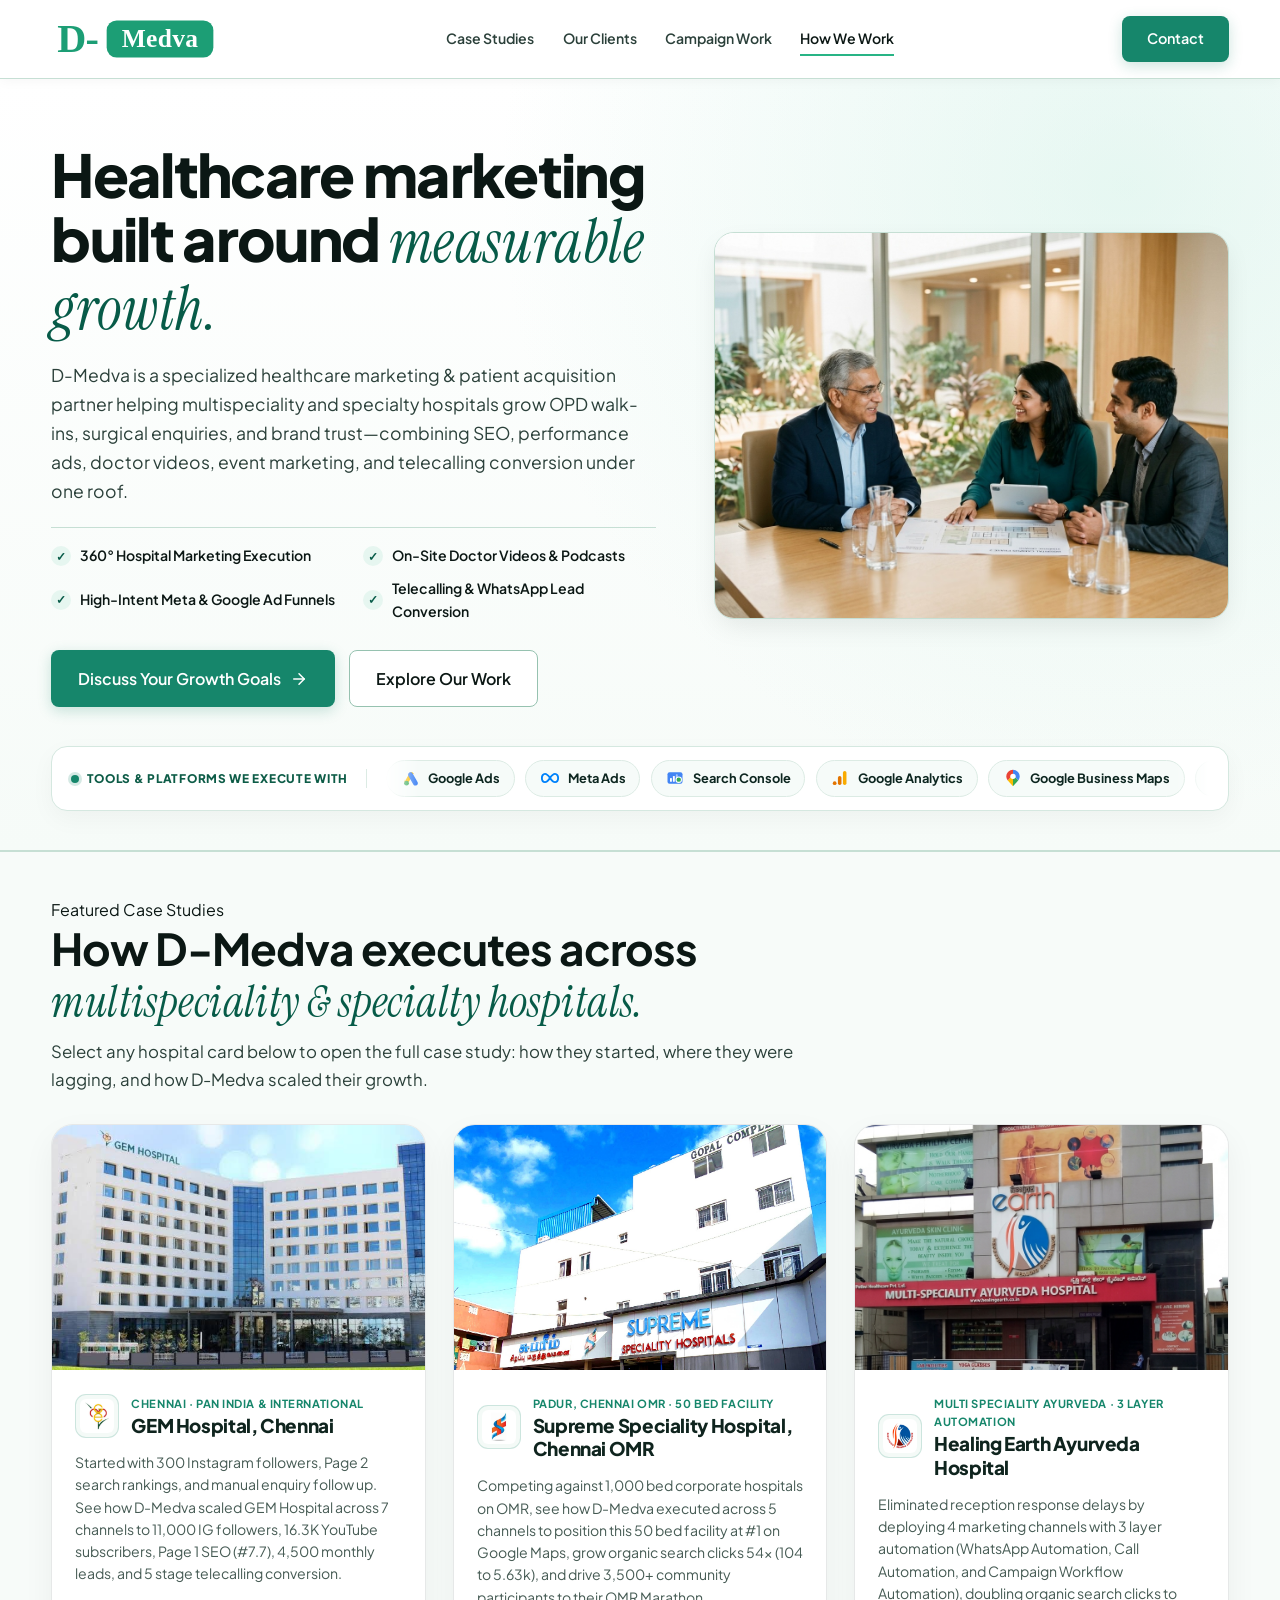
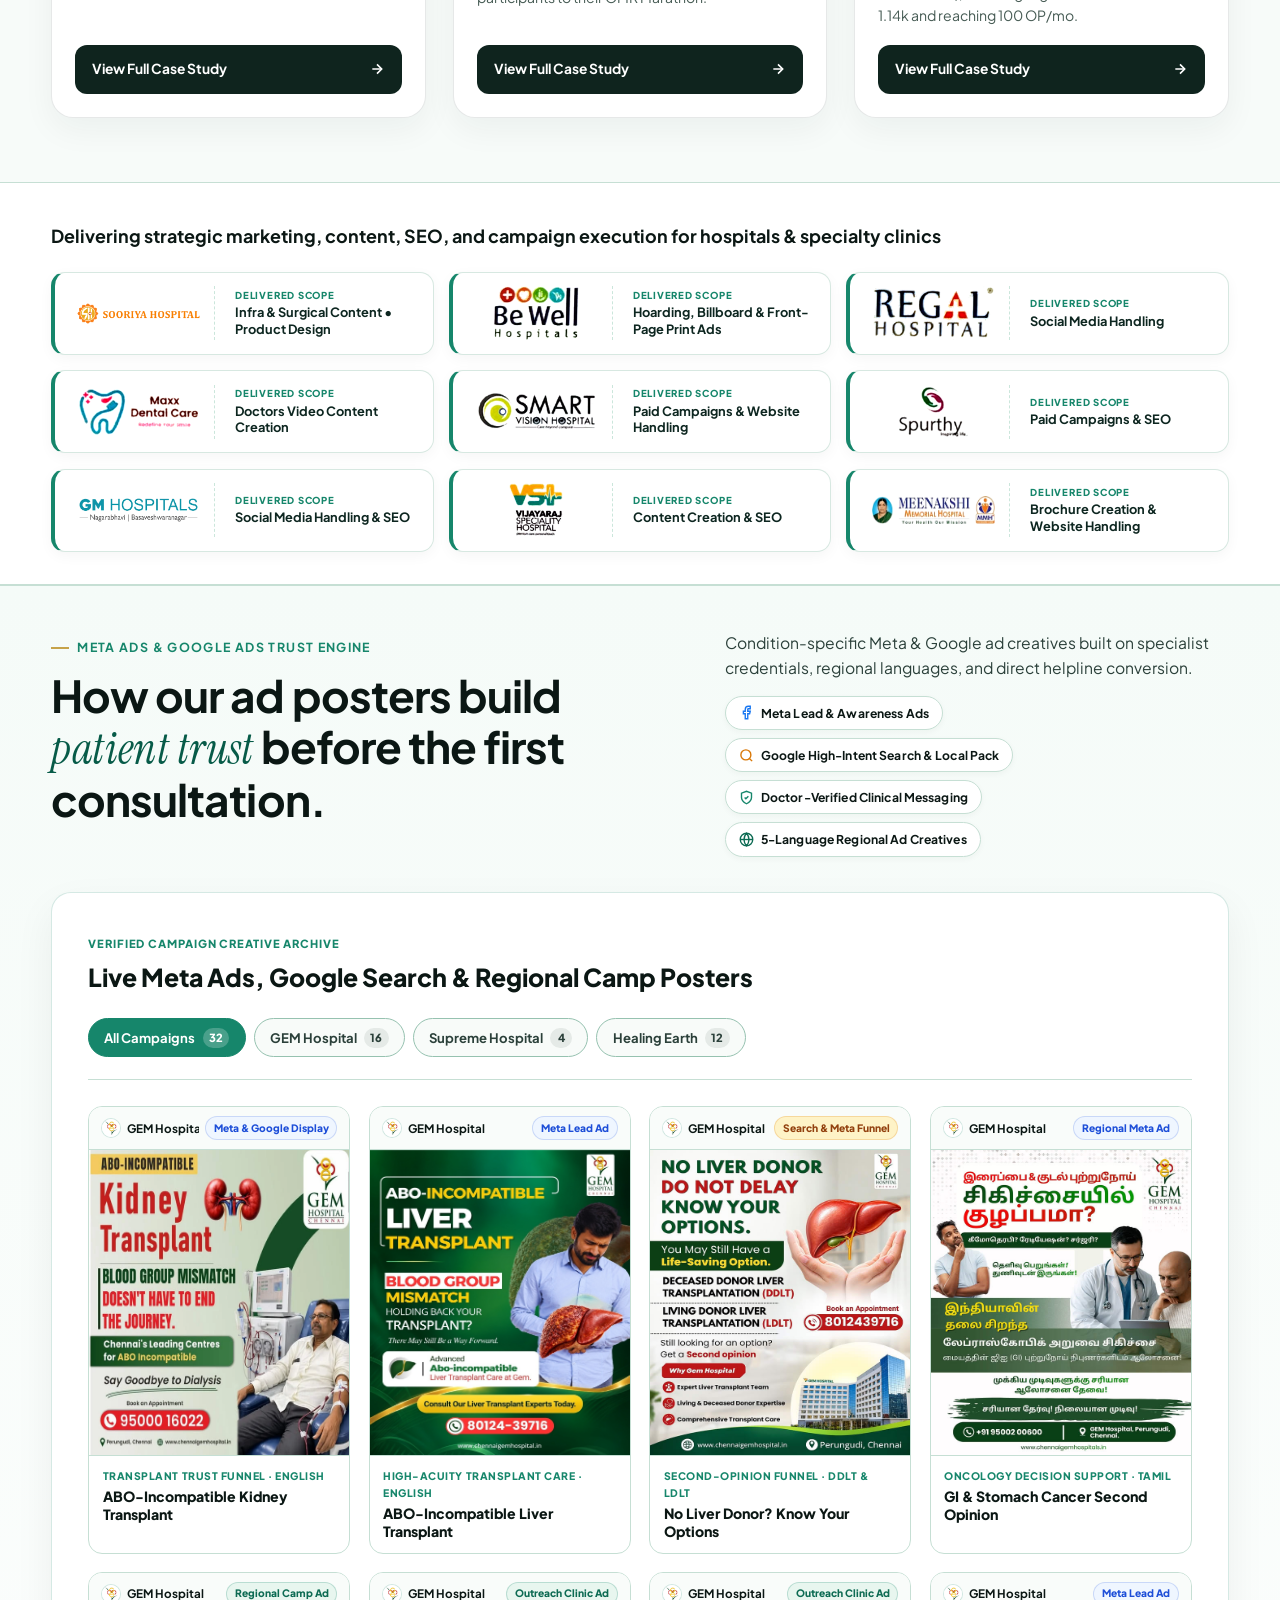
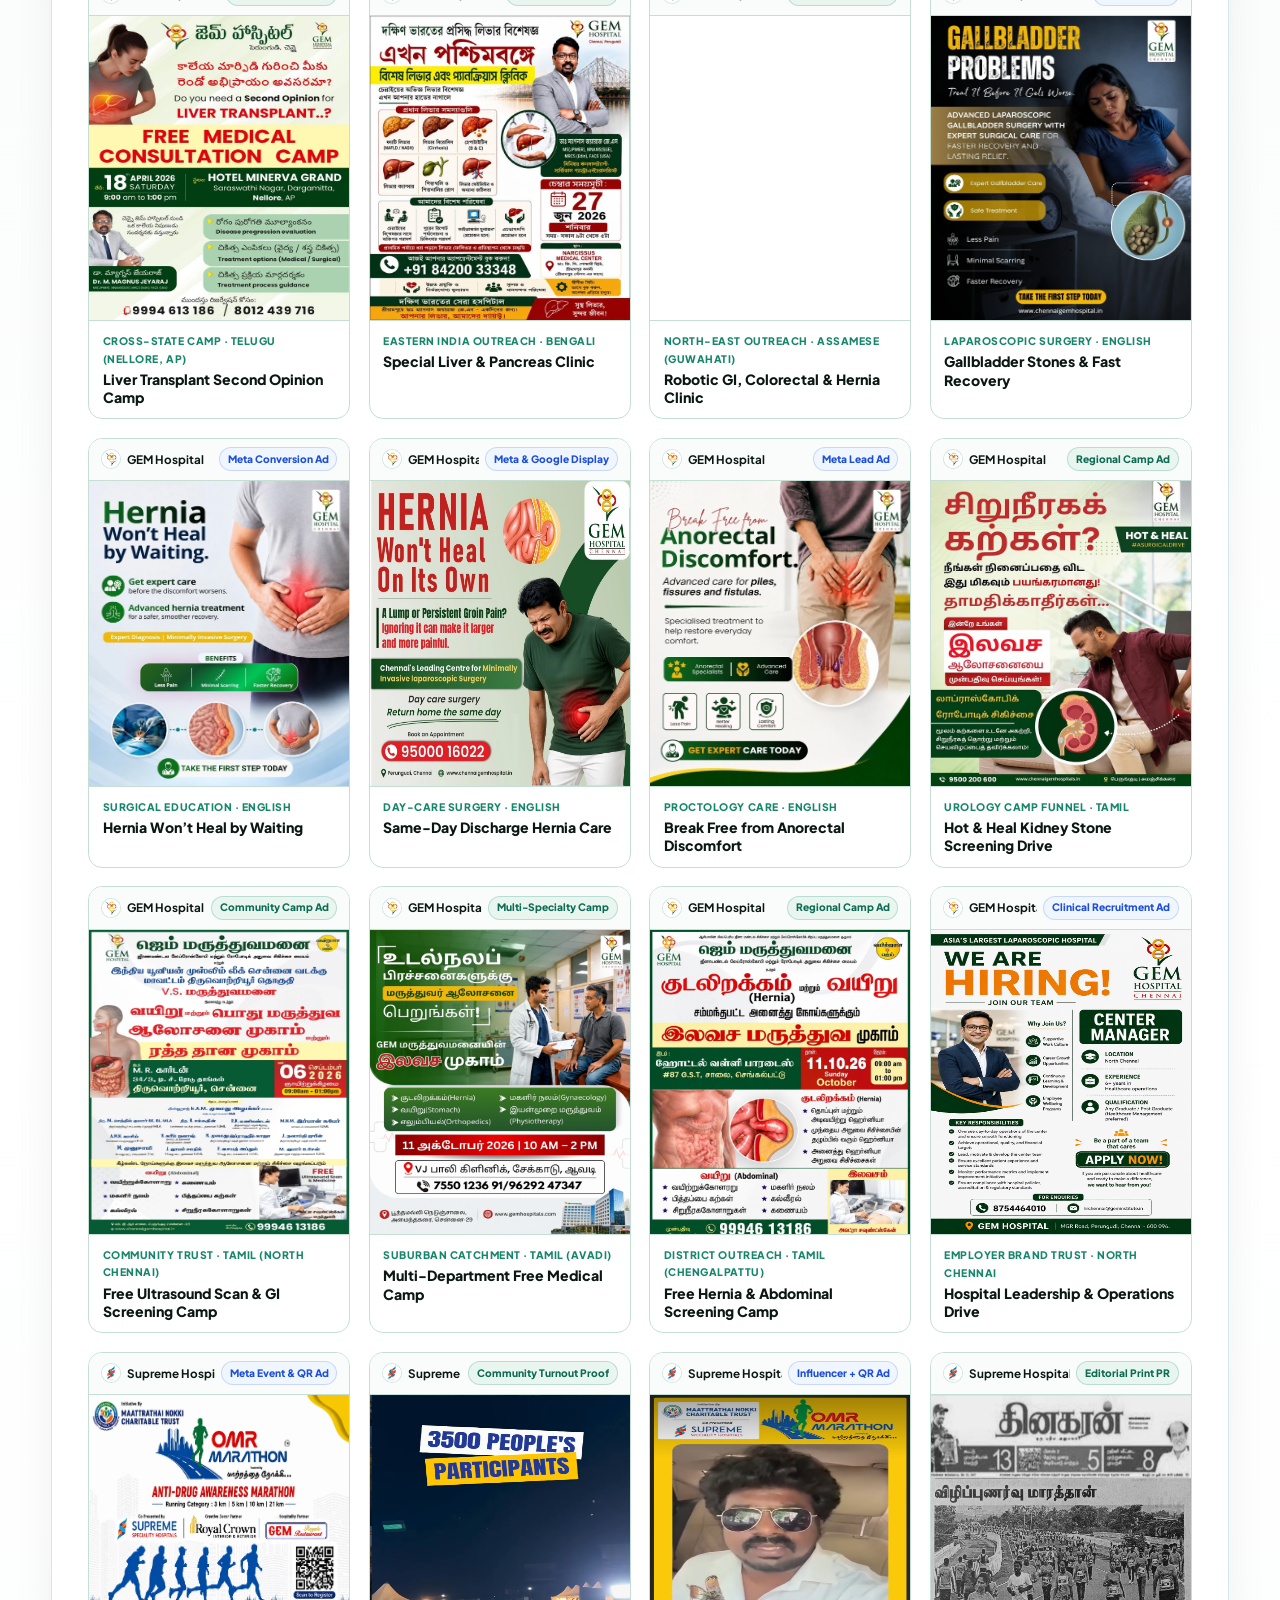
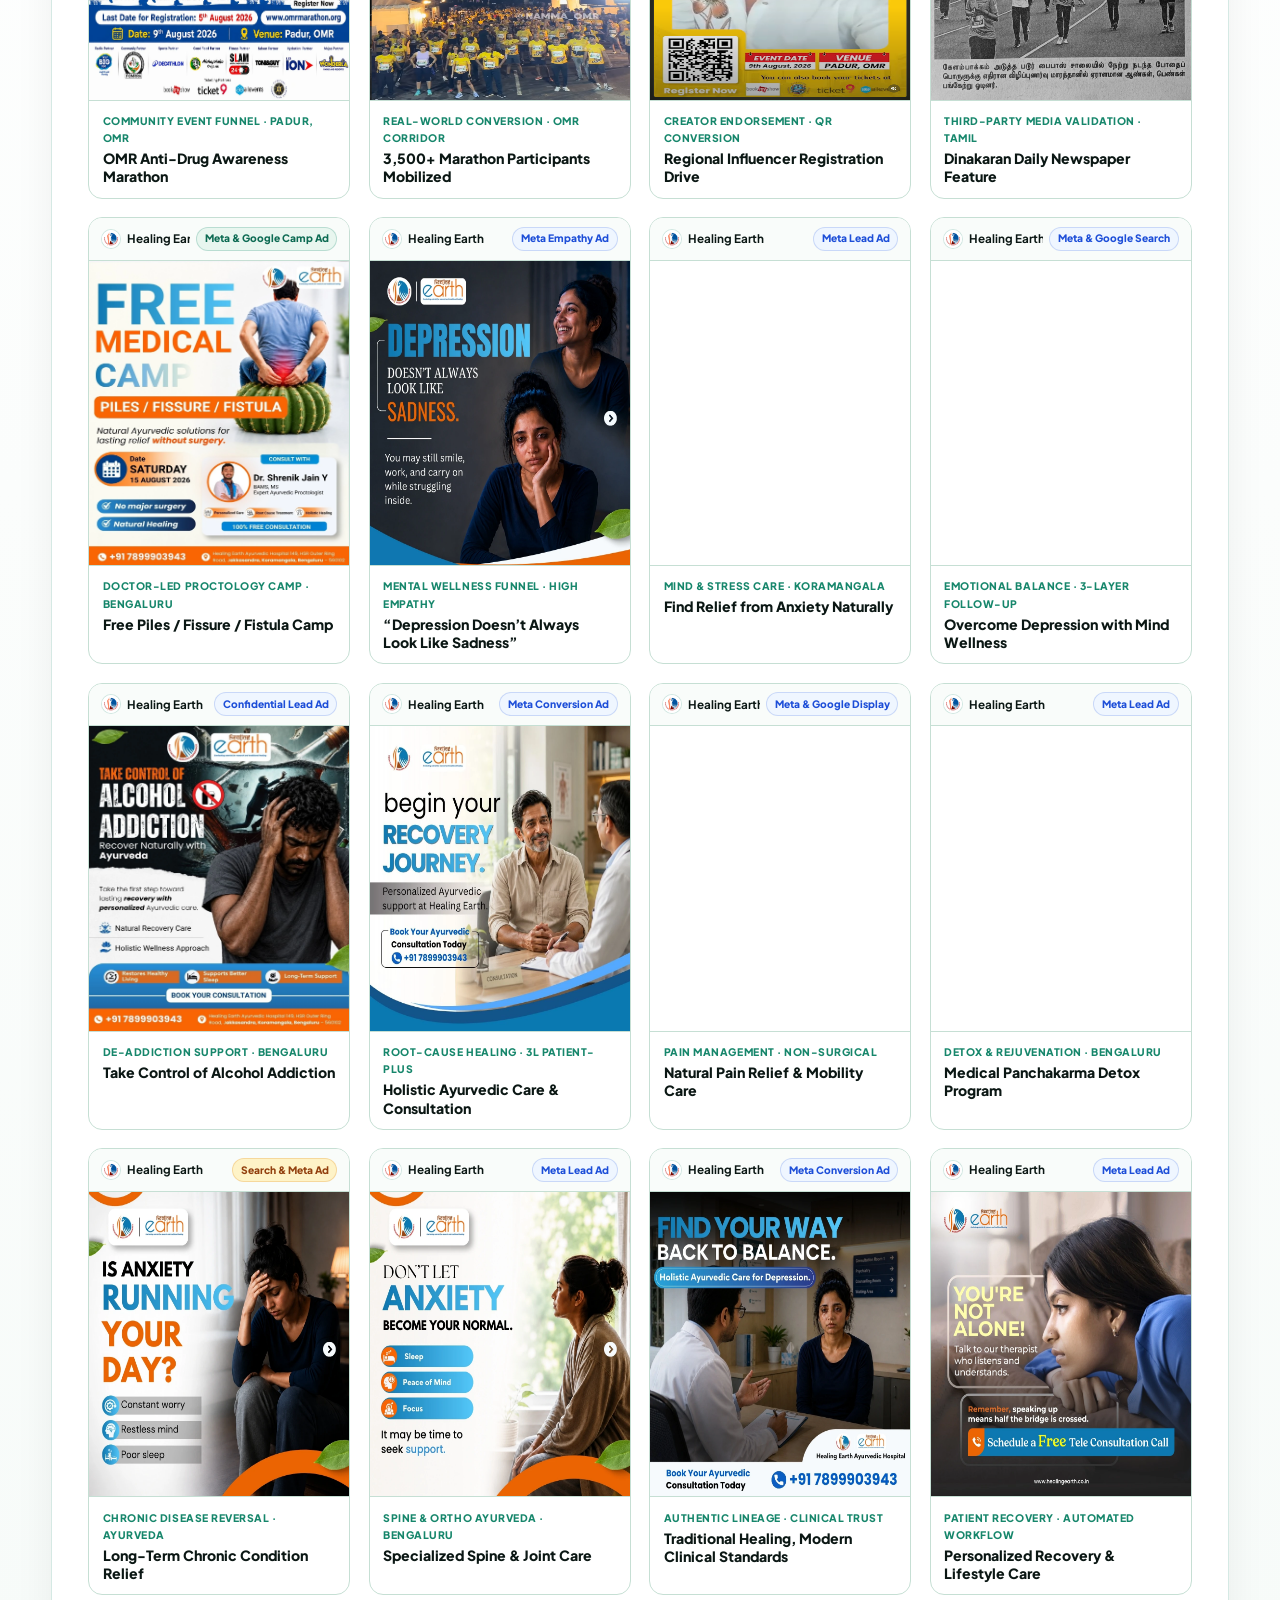
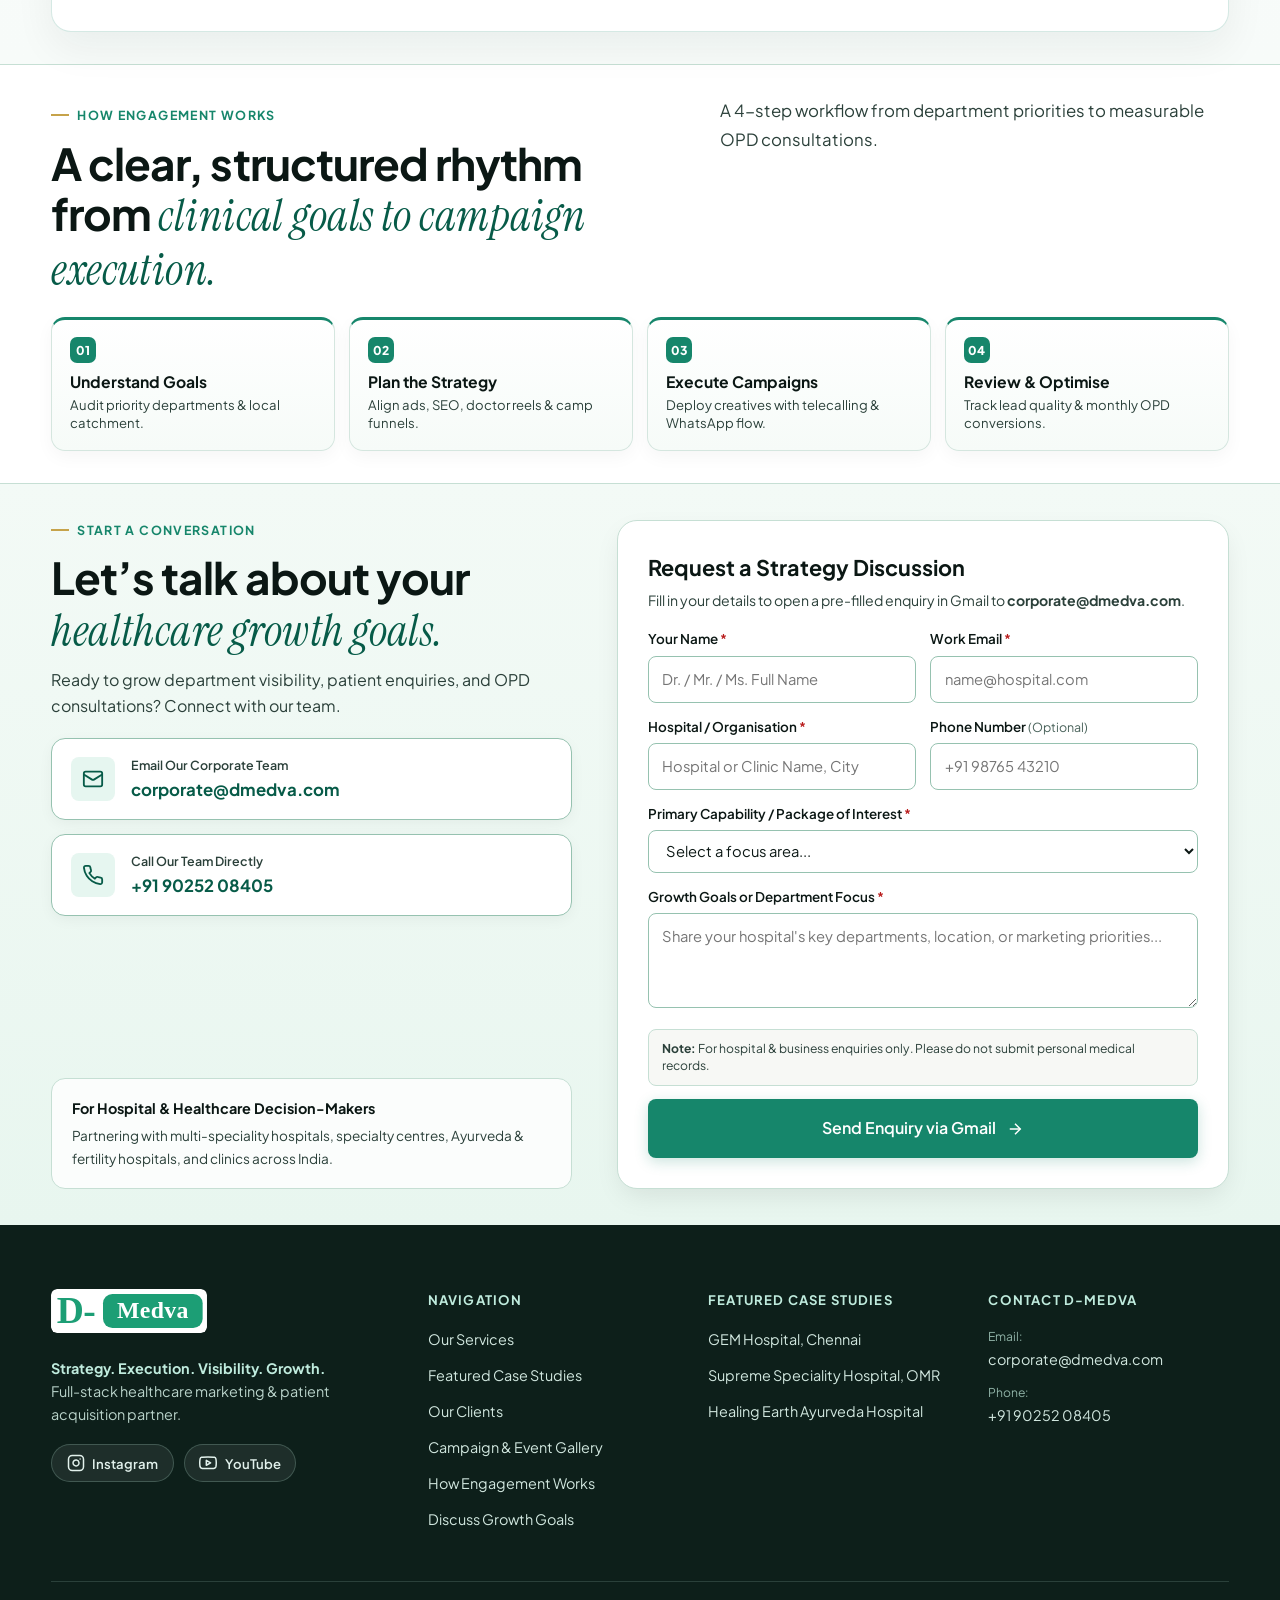
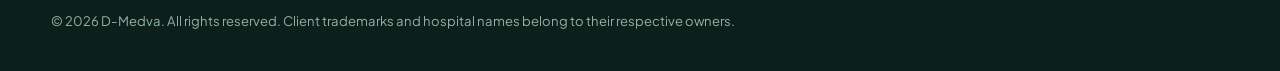
==== commit ab24e4ea: "Remove Our Services link from navigation bar" ====
--- a/index.html
+++ b/index.html
@@ -88,7 +88,6 @@
 
       <nav class="primary-nav" id="primaryNav" aria-label="Primary navigation">
         <ul class="nav-list">
-          <li><a href="#capabilities" class="nav-link">Our Services</a></li>
           <li><a href="#case-studies" class="nav-link">Case Studies</a></li>
           <li><a href="#clients" class="nav-link">Our Clients</a></li>
           <li><a href="#gallery" class="nav-link">Campaign Work</a></li>
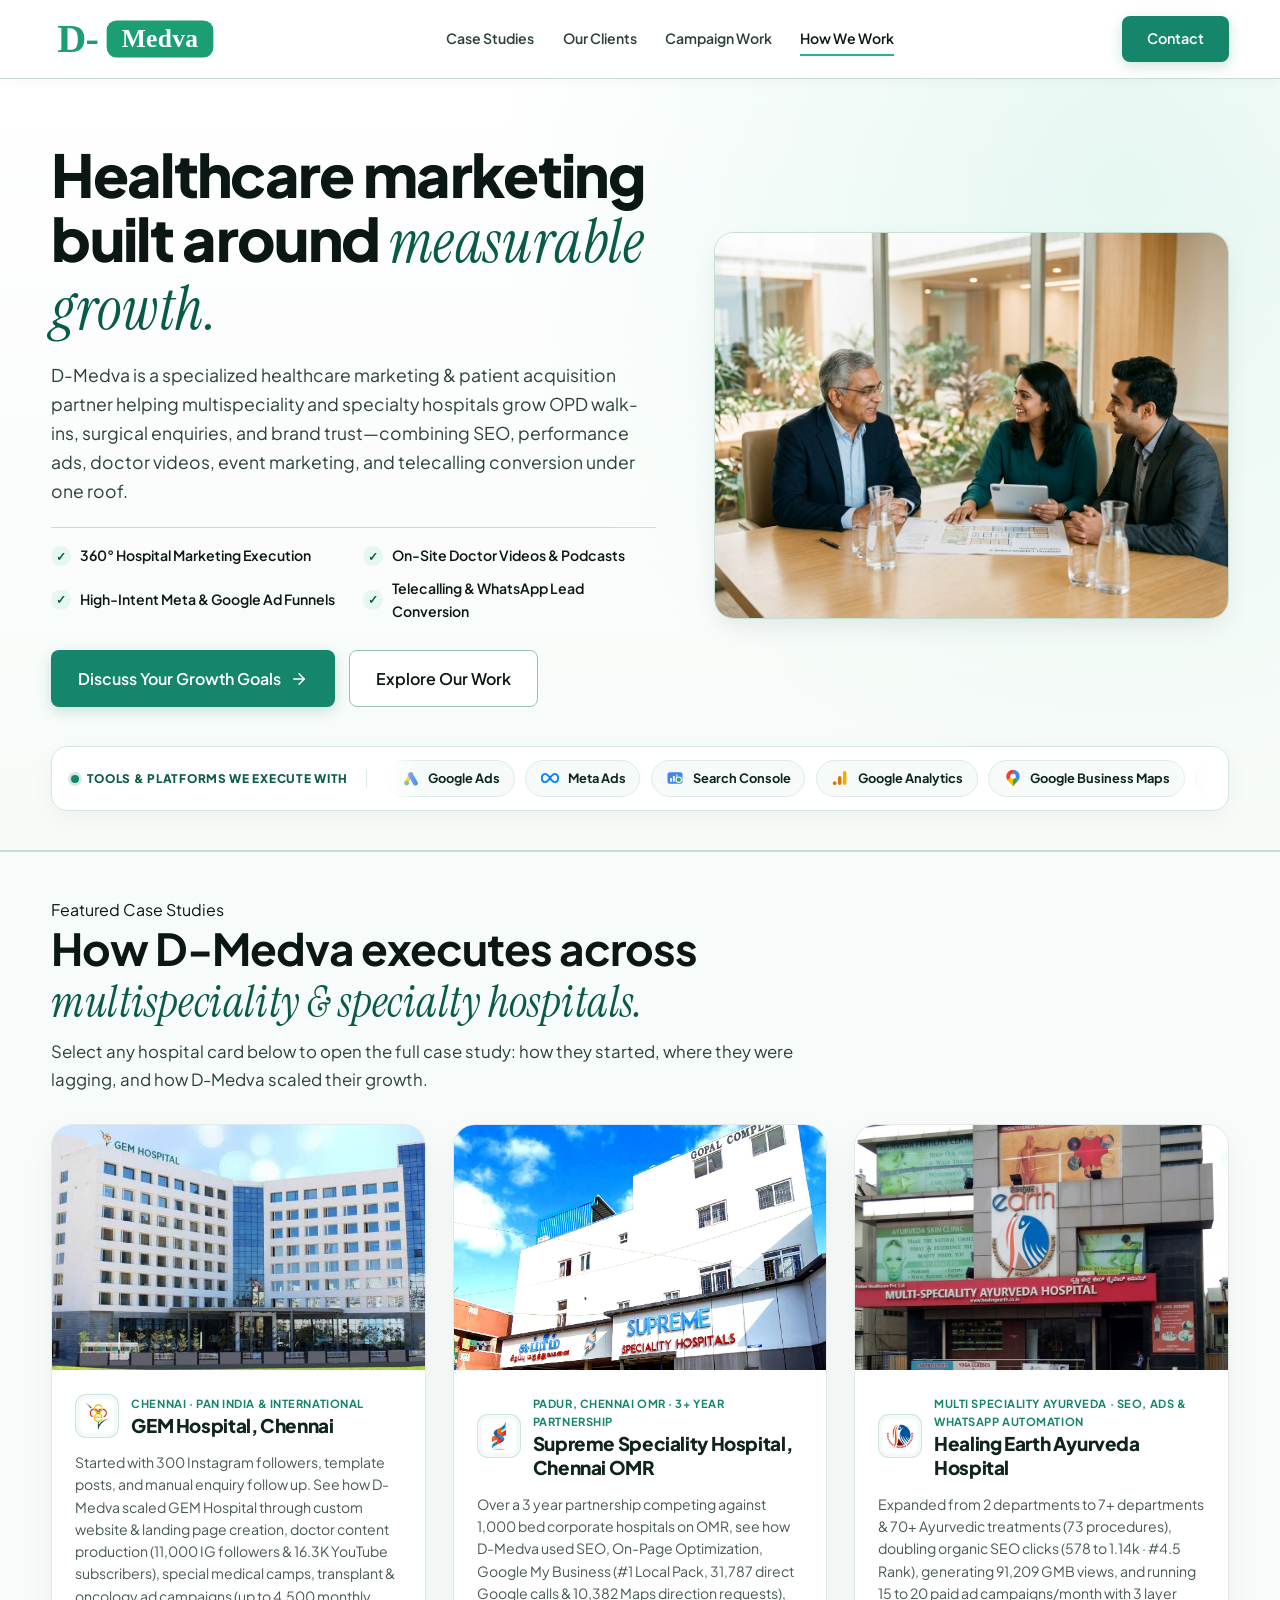
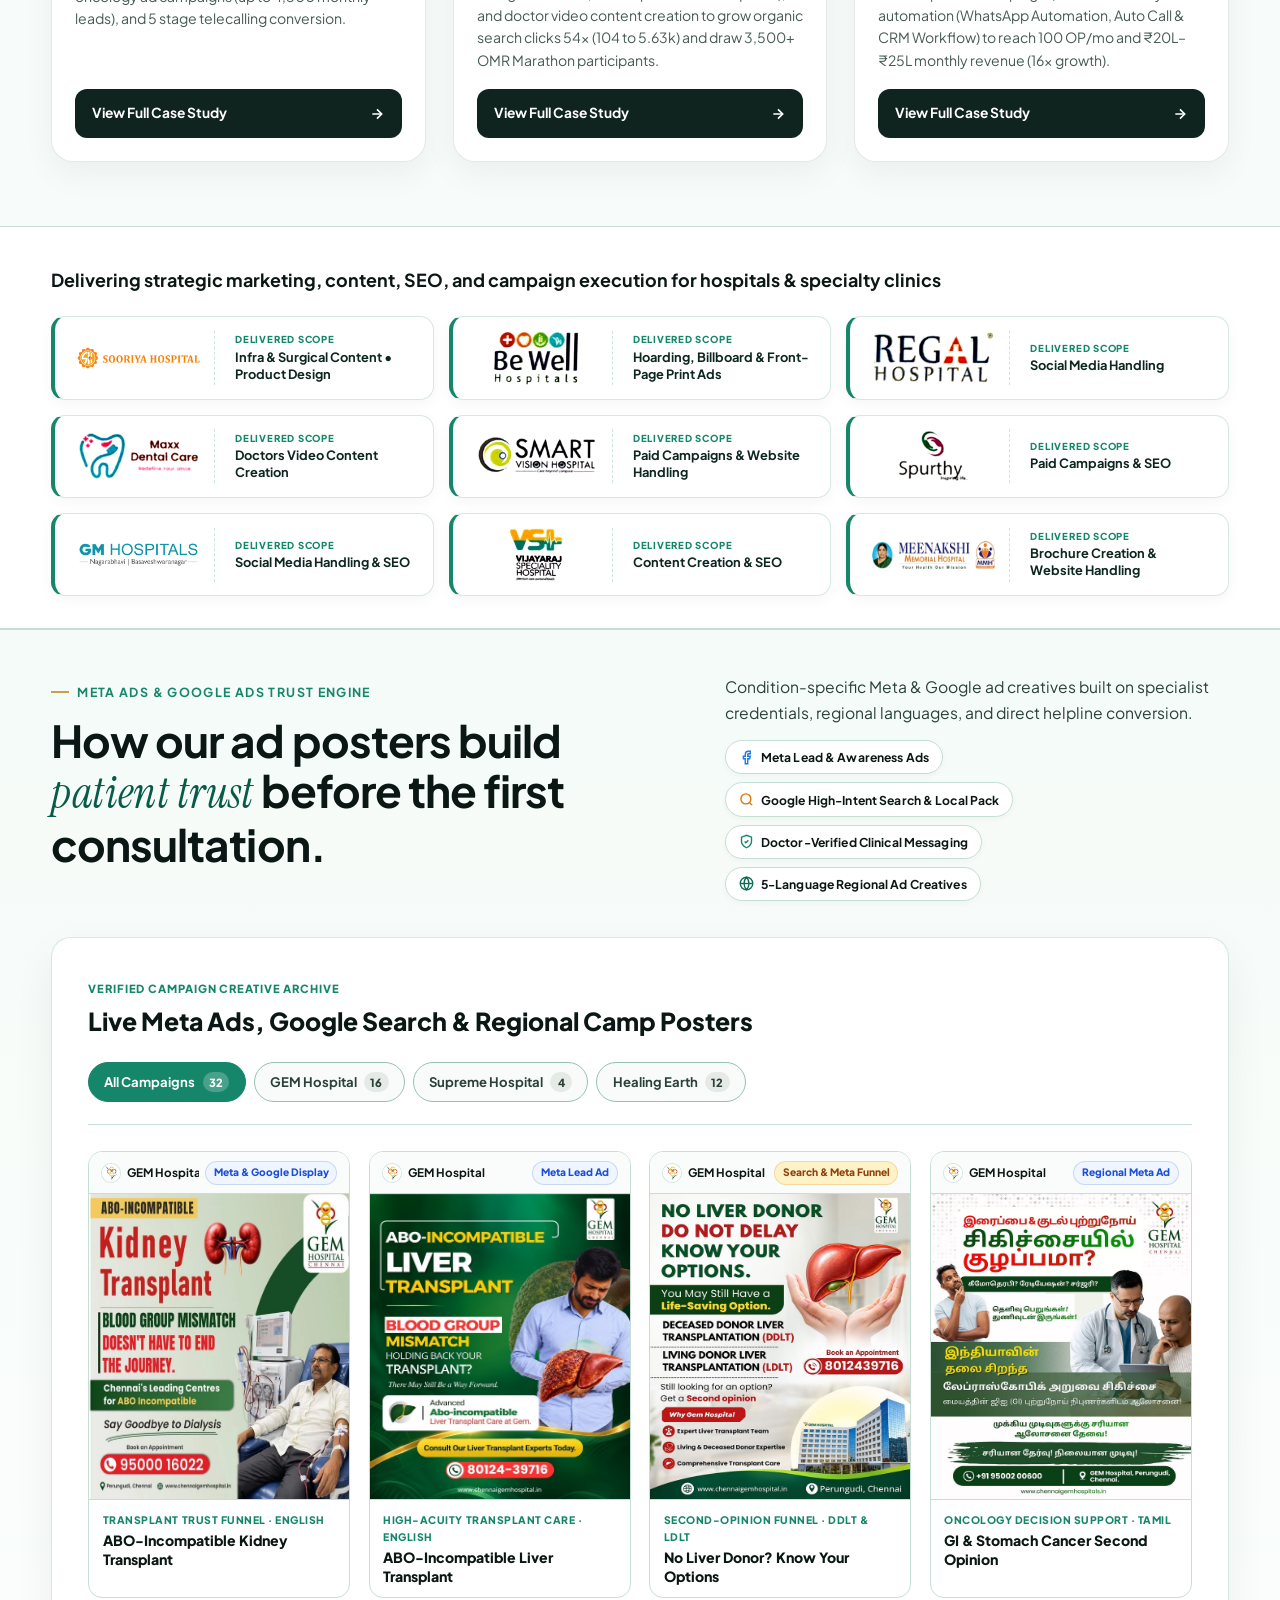
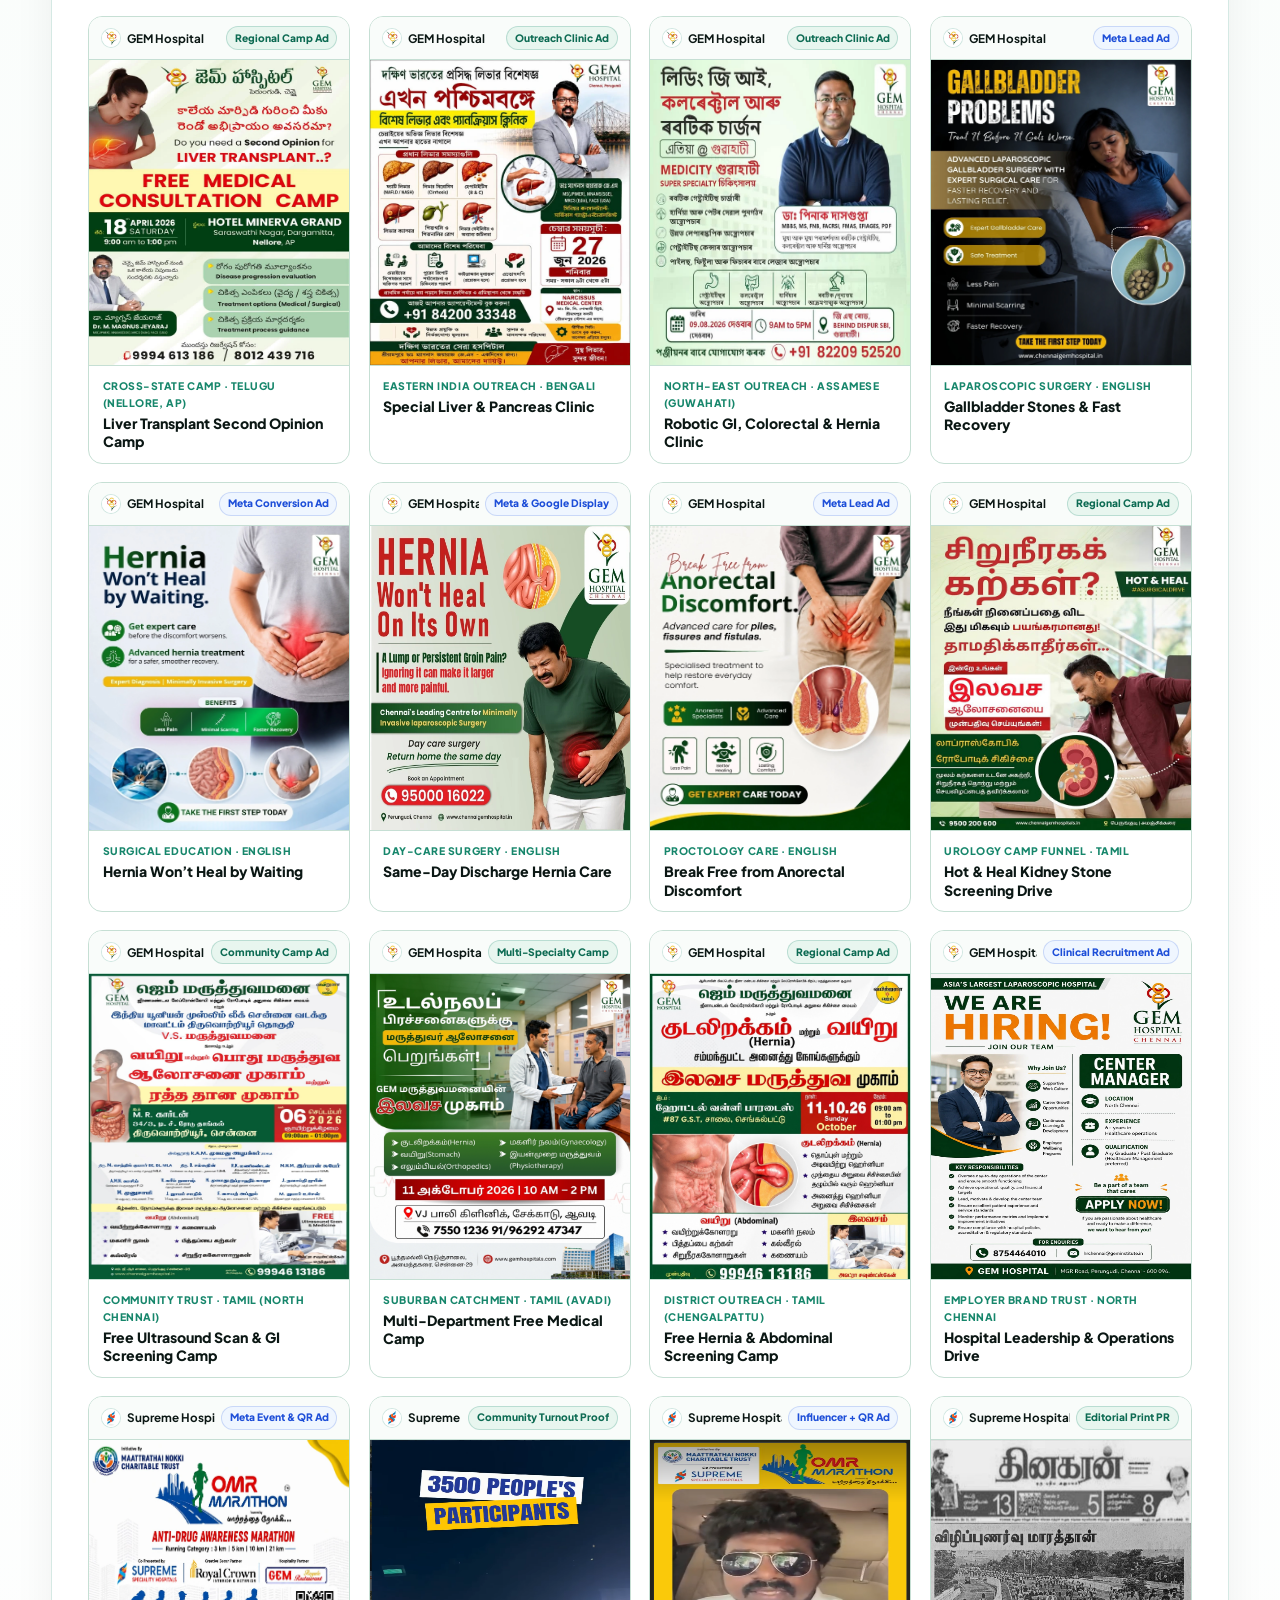
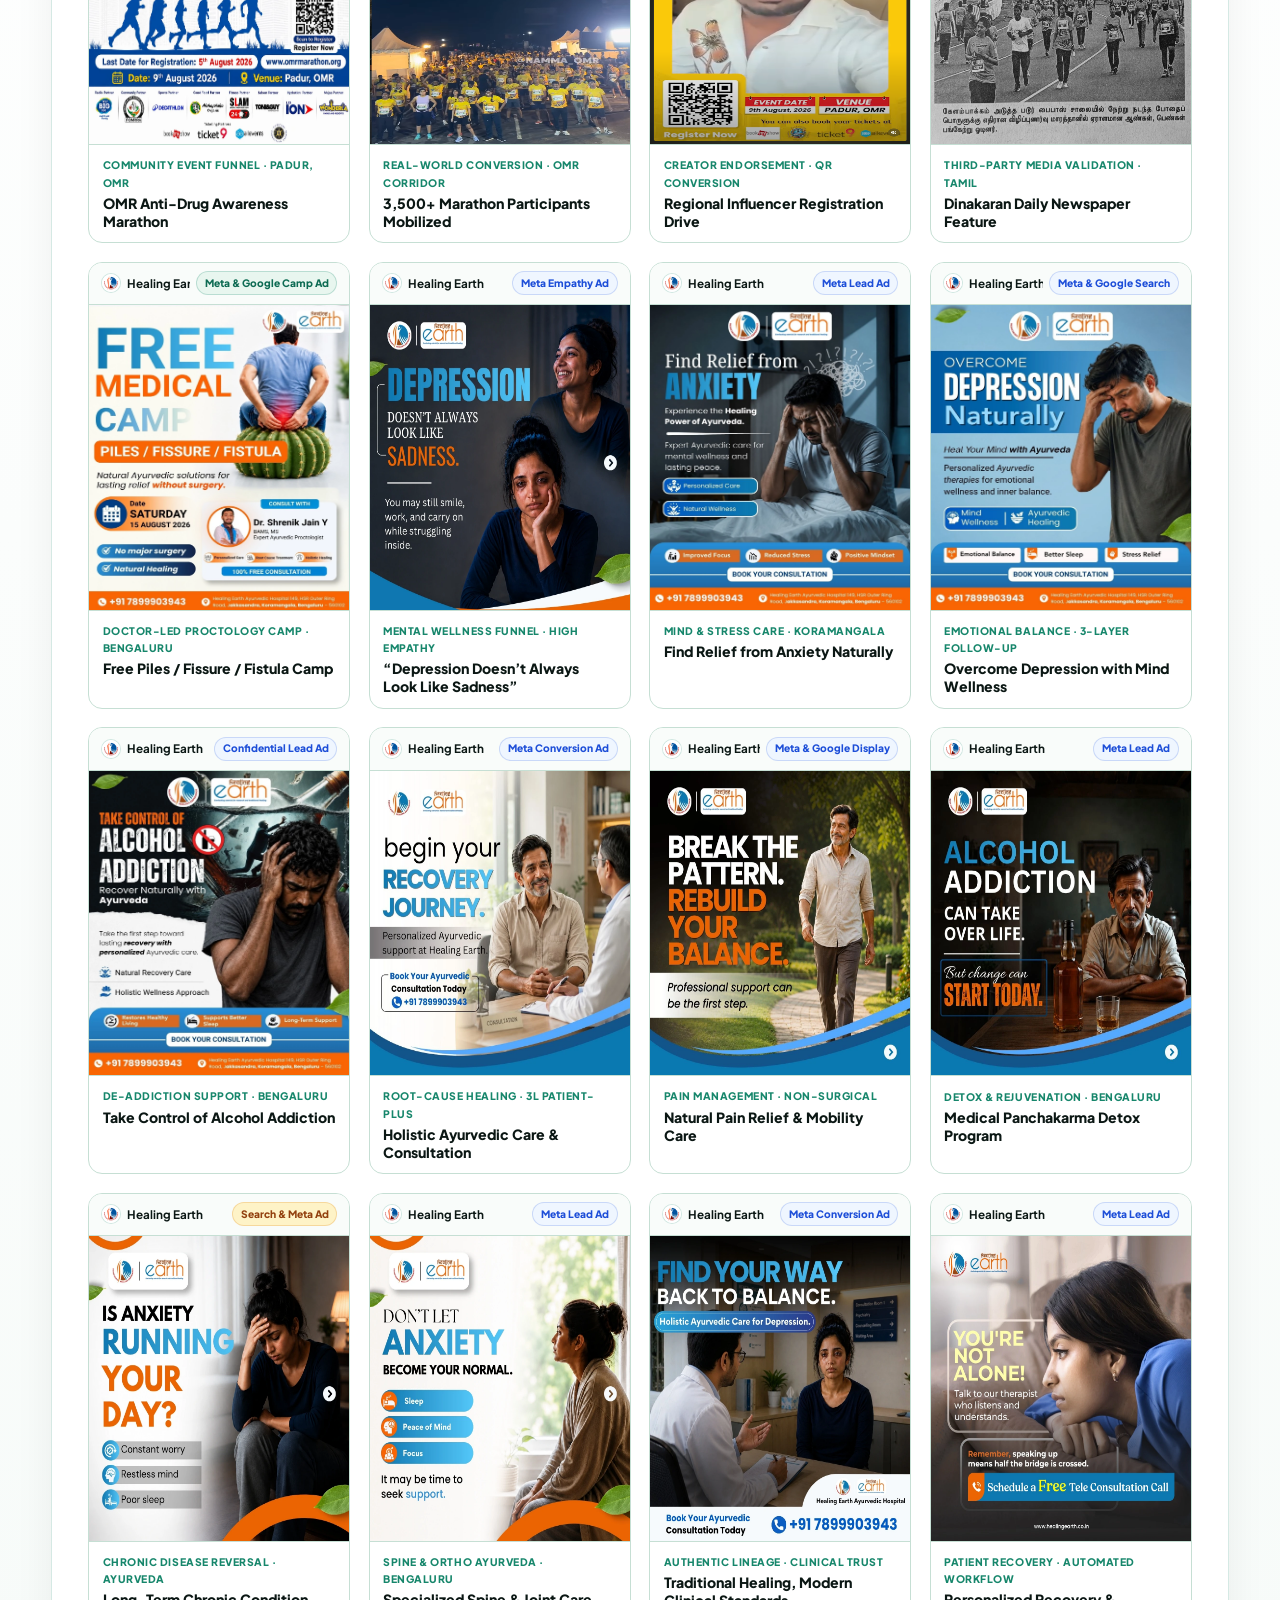
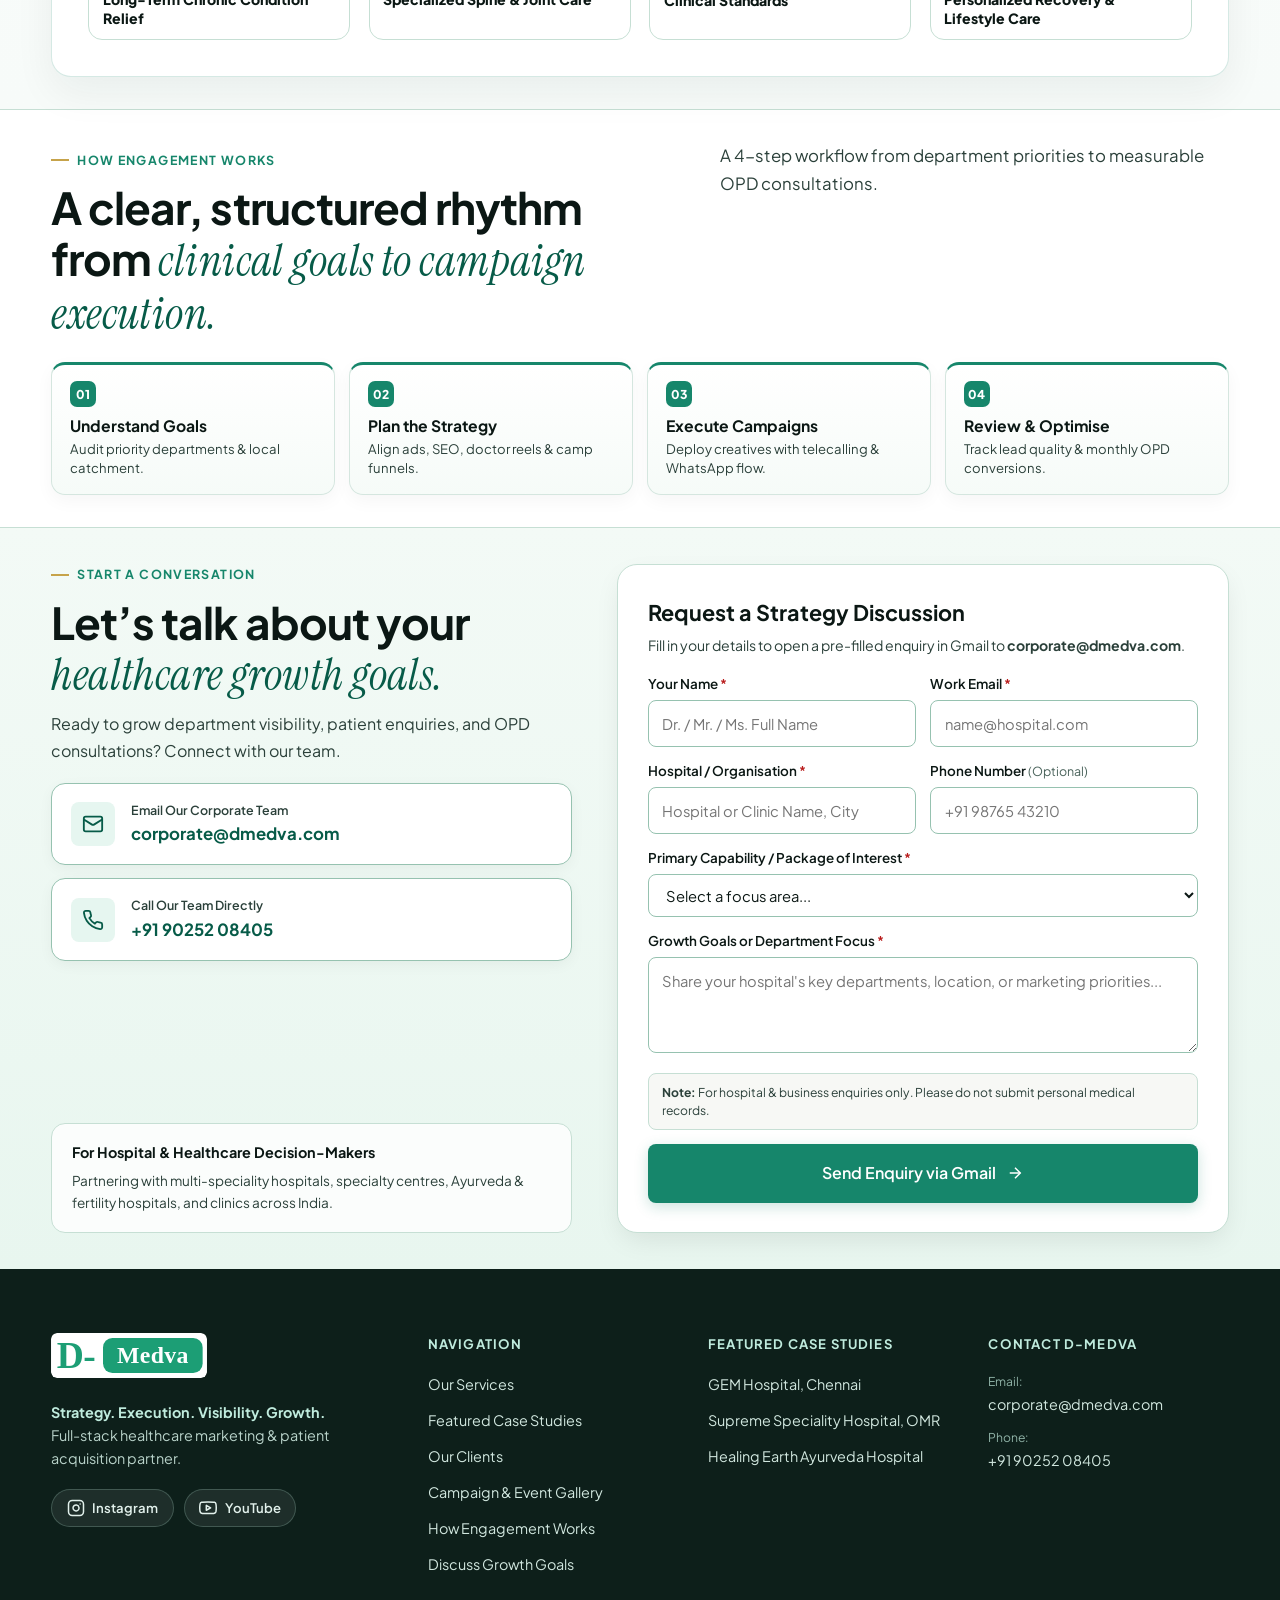
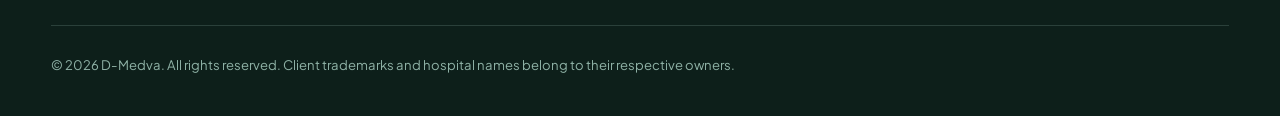
==== commit 44455417: "Add GMB & Meta Ads Before-vs-After proof across GEM, Healing Earth & Supreme case studies" ====
--- a/index.html
+++ b/index.html
@@ -1259,7 +1259,7 @@
               </div>
 
               <p class="cs-ov-desc">
-                Started with 300 Instagram followers, Page 2 search rankings, and manual enquiry follow up. See how D-Medva scaled GEM Hospital across 7 channels to 11,000 IG followers, 16.3K YouTube subscribers, Page 1 SEO (#7.7), 4,500 monthly leads, and 5 stage telecalling conversion.
+                Started with 300 Instagram followers, template posts, and manual enquiry follow up. See how D-Medva scaled GEM Hospital through custom website &amp; landing page creation, doctor content production (11,000 IG followers &amp; 16.3K YouTube subscribers), special medical camps, transplant &amp; oncology ad campaigns (up to 4,500 monthly leads), and 5 stage telecalling conversion.
               </p>
 
               <a href="case-study-gem.html" class="cs-ov-cta" onclick="event.stopPropagation()">
@@ -1279,13 +1279,13 @@
               <div class="cs-ov-brand">
                 <img src="assets/portfolio/logo_supreme_avatar.png" alt="Supreme Speciality Hospital logo" width="42" height="42" class="cs-ov-logo" loading="lazy" decoding="async">
                 <div>
-                  <span class="cs-ov-loc">Padur, Chennai OMR · 50 Bed Facility</span>
+                  <span class="cs-ov-loc">Padur, Chennai OMR · 3+ Year Partnership</span>
                   <h3 class="cs-ov-title">Supreme Speciality Hospital, Chennai OMR</h3>
                 </div>
               </div>
 
               <p class="cs-ov-desc">
-                Competing against 1,000 bed corporate hospitals on OMR, see how D-Medva executed across 5 channels to position this 50 bed facility at #1 on Google Maps, grow organic search clicks 54× (104 to 5.63k), and drive 3,500+ community participants to their OMR Marathon.
+                Over a 3 year partnership competing against 1,000 bed corporate hospitals on OMR, see how D-Medva used SEO, On-Page Optimization, Google My Business (#1 Local Pack, 31,787 direct Google calls &amp; 10,382 Maps direction requests), and doctor video content creation to grow organic search clicks 54× (104 to 5.63k) and draw 3,500+ OMR Marathon participants.
               </p>
 
               <a href="case-study-supreme.html" class="cs-ov-cta" onclick="event.stopPropagation()">
@@ -1305,13 +1305,13 @@
               <div class="cs-ov-brand">
                 <img src="assets/portfolio/logo_healing_avatar.png" alt="Healing Earth Ayurveda Hospital logo" width="42" height="42" class="cs-ov-logo" loading="lazy" decoding="async">
                 <div>
-                  <span class="cs-ov-loc">Multi Speciality Ayurveda · 3 Layer Automation</span>
+                  <span class="cs-ov-loc">Multi Speciality Ayurveda · SEO, Ads &amp; WhatsApp Automation</span>
                   <h3 class="cs-ov-title">Healing Earth Ayurveda Hospital</h3>
                 </div>
               </div>
 
               <p class="cs-ov-desc">
-                Eliminated reception response delays by deploying 4 marketing channels with 3 layer automation (WhatsApp Automation, Call Automation, and Campaign Workflow Automation), doubling organic search clicks to 1.14k and reaching 100 OP/mo.
+                Expanded from 2 departments to 7+ departments &amp; 70+ Ayurvedic treatments (73 procedures), doubling organic SEO clicks (578 to 1.14k · #4.5 Rank), generating 91,209 GMB views, and running 15 to 20 paid ad campaigns/month with 3 layer automation (WhatsApp Automation, Auto Call &amp; CRM Workflow) to reach 100 OP/mo and ₹20L–₹25L monthly revenue (16× growth).
               </p>
 
               <a href="case-study-healing-earth.html" class="cs-ov-cta" onclick="event.stopPropagation()">
--- a/css/styles.css
+++ b/css/styles.css
@@ -4756,20 +4756,33 @@
   box-shadow: 0 0 0 3px rgba(255, 255, 255, 0.3);
 }
 
-/* 3-Column Before -> After KPI Strip */
+/* 3-Column Before -> After KPI Strip (Desktop Grid, Mobile Auto-Marquee) */
+.gsc-kpi-marquee-wrap {
+  width: 100%;
+  margin-bottom: 1rem;
+}
+
 .gsc-kpi-strip {
   display: grid;
   grid-template-columns: repeat(3, minmax(0, 1fr));
-  gap: 1rem;
-  margin-bottom: 1.35rem;
+  gap: 0.75rem;
+  margin-bottom: 1rem;
+}
+
+.gsc-kpi-marquee-wrap .gsc-kpi-strip {
+  margin-bottom: 0;
 }
 
 .gsc-kpi-card {
   background: #FFFFFF;
   border: 1px solid #DCE8E3;
-  border-radius: 14px;
-  padding: 0.95rem 1.1rem;
+  border-radius: 13px;
+  padding: 0.75rem 0.95rem;
   box-shadow: 0 4px 14px rgba(13, 38, 32, 0.03);
+}
+
+.gsc-kpi-card.is-kpi-clone {
+  display: none !important;
 }
 
 .gsc-kpi-top {
@@ -4777,11 +4790,11 @@
   align-items: center;
   justify-content: space-between;
   gap: 0.5rem;
-  margin-bottom: 0.5rem;
+  margin-bottom: 0.35rem;
 }
 
 .gsc-kpi-label {
-  font-size: 0.74rem;
+  font-size: 0.72rem;
   font-weight: 700;
   color: #4A665E;
   text-transform: uppercase;
@@ -4789,14 +4802,15 @@
 }
 
 .gsc-kpi-growth {
-  font-size: 0.68rem;
+  font-size: 0.66rem;
   font-weight: 800;
   color: #0D6B53;
   background: #E6F6EF;
   border: 1px solid #BCE3D3;
-  padding: 0.16rem 0.55rem;
+  padding: 0.14rem 0.52rem;
   border-radius: 999px;
   white-space: nowrap;
+  flex-shrink: 0;
 }
 
 .gsc-kpi-values {
@@ -4827,7 +4841,7 @@
 }
 
 .gsc-val-after {
-  font-size: 1.25rem;
+  font-size: 1.18rem;
   font-weight: 800;
   color: #0D2620;
   letter-spacing: -0.02em;
@@ -4841,11 +4855,196 @@
   margin-left: 0.15rem;
 }
 
+/* Swipe Controls in Hospital Bar */
+.gsc-swipe-controls {
+  display: inline-flex;
+  align-items: center;
+  gap: 0.45rem;
+}
+
+.gsc-swipe-hint {
+  font-size: 0.72rem;
+  font-weight: 700;
+  color: #0D5C47;
+  background: #E8F6EF;
+  border: 1px solid #BFE0D2;
+  padding: 0.28rem 0.7rem;
+  border-radius: 999px;
+  white-space: nowrap;
+}
+
+.gsc-swipe-btn {
+  width: 32px;
+  height: 32px;
+  border-radius: 50%;
+  border: 1px solid #BFE0D2;
+  background: #FFFFFF;
+  color: #0D5C47;
+  font-size: 0.85rem;
+  font-weight: 800;
+  display: inline-flex;
+  align-items: center;
+  justify-content: center;
+  cursor: pointer;
+  transition: all 0.2s ease;
+}
+
+.gsc-swipe-btn:hover {
+  background: #16866B;
+  border-color: #16866B;
+  color: #FFFFFF;
+}
+
+/* Interactive Swipe Carousel Shell */
+.gsc-carousel-shell {
+  position: relative;
+  width: 100%;
+}
+
+.gsc-carousel-arrow {
+  position: absolute;
+  top: 44%;
+  transform: translateY(-50%);
+  z-index: 6;
+  width: 42px;
+  height: 42px;
+  border-radius: 50%;
+  background: #0F6C53;
+  color: #FFFFFF;
+  border: 2px solid #FFFFFF;
+  box-shadow: 0 8px 22px rgba(11, 41, 34, 0.24);
+  font-size: 1.35rem;
+  font-weight: 800;
+  line-height: 1;
+  display: inline-flex;
+  align-items: center;
+  justify-content: center;
+  cursor: pointer;
+  transition: transform 0.2s ease, background 0.2s ease, box-shadow 0.2s ease;
+}
+
+.gsc-carousel-arrow:hover {
+  background: #0B4F3D;
+  transform: translateY(-50%) scale(1.08);
+  box-shadow: 0 10px 26px rgba(11, 41, 34, 0.32);
+}
+
+.gsc-carousel-arrow.is-prev {
+  left: -14px;
+}
+
+.gsc-carousel-arrow.is-next {
+  right: -14px;
+}
+
+.gsc-carousel-footer {
+  display: flex;
+  align-items: center;
+  justify-content: space-between;
+  flex-wrap: wrap;
+  gap: 0.75rem;
+  margin-top: 0.65rem;
+  padding: 0.45rem 0.85rem;
+  background: #EEF8F3;
+  border: 1px solid #CDE7DC;
+  border-radius: 999px;
+}
+
+.gsc-carousel-dots {
+  display: inline-flex;
+  align-items: center;
+  gap: 0.4rem;
+}
+
+.gsc-carousel-dot {
+  width: 9px;
+  height: 9px;
+  border-radius: 999px;
+  background: #B3D7C8;
+  border: none;
+  padding: 0;
+  cursor: pointer;
+  transition: all 0.22s ease;
+}
+
+.gsc-carousel-dot.is-active {
+  width: 24px;
+  background: #0F6C53;
+}
+
+.gsc-carousel-instruction {
+  font-size: 0.74rem;
+  font-weight: 800;
+  color: #0D5C47;
+  display: inline-flex;
+  align-items: center;
+  gap: 0.4rem;
+}
+
 /* Side-by-Side Before & After Report Screenshots */
 .gsc-screens-grid {
   display: grid;
   grid-template-columns: repeat(2, minmax(0, 1fr));
   gap: 1.15rem;
+}
+
+.gsc-screens-grid.is-full-stack {
+  display: grid !important;
+  grid-template-columns: repeat(2, minmax(0, 1fr)) !important;
+  gap: 1.15rem;
+}
+
+@media (max-width: 768px) {
+  .gsc-screens-grid.is-full-stack {
+    display: grid !important;
+    grid-template-columns: 1fr !important;
+    gap: 1rem;
+  }
+
+  .gsc-screens-grid.is-full-stack .gsc-screen-card {
+    width: 100% !important;
+    min-width: 100% !important;
+    max-width: 100% !important;
+  }
+}
+
+.gsc-screens-grid.is-swipe-track {
+  display: flex;
+  overflow-x: auto;
+  scroll-snap-type: x mandatory;
+  scroll-behavior: smooth;
+  -webkit-overflow-scrolling: touch;
+  gap: 1rem;
+  padding: 0.35rem 0.25rem 0.5rem;
+  scrollbar-width: none;
+  cursor: grab;
+  user-select: none;
+}
+
+.gsc-screens-grid.is-swipe-track.is-dragging {
+  cursor: grabbing;
+  scroll-behavior: auto;
+  scroll-snap-type: none;
+}
+
+.gsc-screens-grid.is-swipe-track::-webkit-scrollbar {
+  display: none;
+}
+
+.gsc-screens-grid.is-swipe-track .gsc-screen-card {
+  flex: 0 0 43%;
+  min-width: 340px;
+  max-width: 43%;
+  scroll-snap-align: start;
+}
+
+@keyframes gscKpiMarquee {
+  0% {
+    transform: translateX(0);
+  }
+  100% {
+    transform: translateX(-50%);
+  }
 }
 
 .gsc-screen-card {
@@ -4860,14 +5059,18 @@
   transition: transform 0.22s ease, box-shadow 0.22s ease, border-color 0.22s ease;
 }
 
+.gsc-screens-grid.is-swipe-track.is-dragging .gsc-screen-card {
+  cursor: grabbing;
+}
+
 .gsc-screen-card.is-after {
   border-color: #9ED4BF;
-  box-shadow: 0 8px 24px rgba(22, 134, 107, 0.08);
+  box-shadow: 0 6px 18px rgba(22, 134, 107, 0.08);
 }
 
 .gsc-screen-card:hover {
-  transform: translateY(-3px);
-  box-shadow: 0 14px 30px rgba(13, 38, 32, 0.11);
+  transform: translateY(-2px);
+  box-shadow: 0 12px 26px rgba(13, 38, 32, 0.11);
   border-color: #16866B;
 }
 
@@ -4876,7 +5079,7 @@
   align-items: center;
   justify-content: space-between;
   gap: 0.5rem;
-  padding: 0.55rem 0.85rem;
+  padding: 0.5rem 0.85rem;
   background: #F4F9F6;
   border-bottom: 1px solid #E1EDE7;
 }
@@ -4904,11 +5107,11 @@
 .gsc-browser-dots span:nth-child(3) { background: #34D399; }
 
 .gsc-browser-tag {
-  font-size: 0.68rem;
+  font-size: 0.66rem;
   font-weight: 800;
-  letter-spacing: 0.06em;
+  letter-spacing: 0.05em;
   text-transform: uppercase;
-  padding: 0.2rem 0.6rem;
+  padding: 0.18rem 0.58rem;
   border-radius: 999px;
 }
 
@@ -4933,8 +5136,11 @@
 .gsc-img-frame {
   width: 100%;
   background: #FFFFFF;
-  padding: 0.5rem;
+  padding: 0.55rem 0.65rem;
   border-bottom: 1px solid #EBF2EE;
+  display: flex;
+  align-items: center;
+  justify-content: center;
 }
 
 .gsc-img-frame img {
@@ -4942,14 +5148,21 @@
   height: auto;
   display: block;
   border-radius: 8px;
+  pointer-events: none;
+}
+
+.gsc-screens-grid.is-swipe-track .gsc-img-frame img {
+  height: 245px;
+  object-fit: contain;
 }
 
 .gsc-screen-caption {
-  padding: 0.65rem 0.9rem;
-  font-size: 0.78rem;
+  padding: 0.6rem 0.85rem;
+  font-size: 0.76rem;
   color: #3B544C;
   background: #FAFDFB;
   line-height: 1.4;
+  flex: 1;
 }
 
 .gsc-screen-caption strong {
@@ -4958,7 +5171,10 @@
 }
 
 @media (max-width: 960px) {
-  .gsc-kpi-strip,
+  .gsc-kpi-strip {
+    grid-template-columns: repeat(2, minmax(0, 1fr));
+  }
+
   .gsc-screens-grid {
     grid-template-columns: 1fr;
   }
@@ -4968,8 +5184,9 @@
   }
 
   .gsc-hospital-bar {
-    flex-direction: column;
-    align-items: flex-start;
+    flex-direction: row;
+    align-items: center;
+    justify-content: space-between;
   }
 
   .gsc-live-url-pill {
@@ -4983,40 +5200,78 @@
     margin-top: 1.15rem;
     padding: 0.9rem 0.8rem;
     border-radius: 14px;
+    overflow: hidden;
   }
 
   .gsc-hospital-bar {
     padding-bottom: 0.6rem;
     margin-bottom: 0.75rem;
+    gap: 0.5rem;
   }
 
   .gsc-hosp-title {
-    font-size: 0.96rem;
+    font-size: 0.92rem;
+  }
+
+  .gsc-swipe-btn {
+    display: none;
+  }
+
+  .gsc-swipe-hint {
+    font-size: 0.62rem;
+    padding: 0.2rem 0.52rem;
+  }
+
+  .gsc-kpi-marquee-wrap {
+    overflow: hidden;
+    width: 100%;
+    margin-bottom: 0.85rem;
   }
 
   .gsc-kpi-strip {
-    gap: 0.5rem;
+    display: flex !important;
+    width: max-content;
+    gap: 0.6rem;
     margin-bottom: 0.85rem;
+    animation: gscKpiMarquee 18s linear infinite;
+  }
+
+  .gsc-kpi-strip.is-gmb-grid {
+    animation-duration: 36s;
+  }
+
+  .gsc-kpi-marquee-wrap .gsc-kpi-strip {
+    margin-bottom: 0;
   }
 
   .gsc-kpi-card {
-    padding: 0.62rem 0.75rem;
-    border-radius: 10px;
+    flex: 0 0 auto;
+    width: auto;
+    min-width: 260px;
+    padding: 0.7rem 0.92rem;
+    border-radius: 11px;
+    box-sizing: border-box;
+  }
+
+  .gsc-kpi-card.is-kpi-clone {
+    display: block !important;
   }
 
   .gsc-kpi-top {
-    margin-bottom: 0.25rem;
-    gap: 0.35rem;
+    margin-bottom: 0.34rem;
+    gap: 0.65rem;
   }
 
   .gsc-kpi-label {
-    font-size: 0.65rem;
+    font-size: 0.62rem;
     letter-spacing: 0.03em;
+    white-space: nowrap;
   }
 
   .gsc-kpi-growth {
-    font-size: 0.6rem;
+    font-size: 0.56rem;
     padding: 0.12rem 0.45rem;
+    flex-shrink: 0;
   }
 
   .gsc-kpi-values {
@@ -5037,19 +5292,66 @@
   }
 
   .gsc-val-after {
-    font-size: 1.02rem;
+    font-size: 1.05rem;
   }
 
   .gsc-val-after em {
     font-size: 0.68rem;
   }
 
-  .gsc-screens-grid {
+  .gsc-carousel-arrow {
+    width: 32px;
+    height: 32px;
+    font-size: 1.1rem;
+  }
+
+  .gsc-carousel-arrow.is-prev {
+    left: -6px;
+  }
+
+  .gsc-carousel-arrow.is-next {
+    right: -6px;
+  }
+
+  .gsc-carousel-footer {
+    padding: 0.38rem 0.65rem;
+    margin-top: 0.45rem;
+    gap: 0.5rem;
+  }
+
+  .gsc-carousel-instruction {
+    font-size: 0.65rem;
+  }
+
+  .gsc-screens-grid,
+  .gsc-screens-grid.is-swipe-track {
+    display: flex !important;
+    overflow-x: auto;
+    scroll-snap-type: x mandatory;
+    scroll-behavior: smooth;
+    -webkit-overflow-scrolling: touch;
     gap: 0.75rem;
-  }
-
-  .gsc-screen-card {
+    padding: 0.25rem 0.15rem 0.35rem;
+    scrollbar-width: none;
+  }
+
+  .gsc-screens-grid::-webkit-scrollbar,
+  .gsc-screens-grid.is-swipe-track::-webkit-scrollbar {
+    display: none;
+  }
+
+  .gsc-screen-card,
+  .gsc-screens-grid.is-swipe-track .gsc-screen-card {
+    flex: 0 0 84%;
+    min-width: 84%;
+    max-width: 84%;
+    scroll-snap-align: start;
     border-radius: 11px;
+  }
+
+  .gsc-screens-grid.is-swipe-track .gsc-img-frame img {
+    height: 185px;
+    object-fit: contain;
   }
 
   .gsc-browser-bar {
@@ -5307,6 +5609,128 @@
   }
 }
 
-
-
-
+/* =====================================================================
+   SEO & GMB PROOF SCREENSHOT LIGHTBOX MODAL (IMAGE ONLY)
+   ===================================================================== */
+.gsc-lightbox {
+  position: fixed;
+  inset: 0;
+  z-index: 9999;
+  background: rgba(8, 24, 19, 0.9);
+  backdrop-filter: blur(8px);
+  display: flex;
+  align-items: center;
+  justify-content: center;
+  padding: 1.5rem;
+  opacity: 0;
+  visibility: hidden;
+  pointer-events: none;
+  transition: opacity 0.22s ease, visibility 0.22s ease;
+  cursor: zoom-out;
+}
+
+.gsc-lightbox.is-open {
+  opacity: 1;
+  visibility: visible;
+  pointer-events: auto;
+}
+
+.gsc-lightbox-dialog {
+  position: relative;
+  display: inline-flex;
+  align-items: center;
+  justify-content: center;
+  max-width: 96vw;
+  max-height: 92vh;
+  background: transparent;
+  border: none;
+  box-shadow: none;
+  padding: 0;
+  cursor: default;
+}
+
+.gsc-lightbox-header {
+  position: static;
+  padding: 0;
+  margin: 0;
+  background: transparent;
+  border: none;
+}
+
+.gsc-lightbox-tag,
+.gsc-lightbox-nav,
+.gsc-lightbox-caption {
+  display: none !important;
+}
+
+.gsc-lightbox-close {
+  position: absolute;
+  top: 12px;
+  right: 12px;
+  width: 40px;
+  height: 40px;
+  border-radius: 50%;
+  border: 2px solid #FFFFFF;
+  background: #0D2620;
+  color: #FFFFFF;
+  font-size: 1.15rem;
+  font-weight: 800;
+  cursor: pointer;
+  display: inline-flex;
+  align-items: center;
+  justify-content: center;
+  box-shadow: 0 6px 20px rgba(0, 0, 0, 0.45);
+  transition: all 0.18s ease;
+  z-index: 10002;
+}
+
+.gsc-lightbox-close:hover {
+  background: #16866B;
+  border-color: #FFFFFF;
+  transform: scale(1.06);
+}
+
+.gsc-lightbox-body {
+  padding: 0;
+  background: transparent;
+  display: flex;
+  align-items: center;
+  justify-content: center;
+  max-width: 96vw;
+  max-height: 92vh;
+}
+
+.gsc-lightbox-body img {
+  max-width: 96vw;
+  max-height: 92vh;
+  width: auto;
+  height: auto;
+  object-fit: contain;
+  border-radius: 10px;
+  box-shadow: 0 24px 60px rgba(0, 0, 0, 0.55);
+  background: #FFFFFF;
+}
+
+@media (max-width: 768px) {
+  .gsc-lightbox {
+    padding: 0.5rem;
+  }
+
+  .gsc-lightbox-close {
+    top: 0.75rem;
+    right: 0.75rem;
+    width: 36px;
+    height: 36px;
+    font-size: 1rem;
+  }
+
+  .gsc-lightbox-body img {
+    max-width: 96vw;
+    max-height: 90vh;
+  }
+}
+
+
+
+
+
